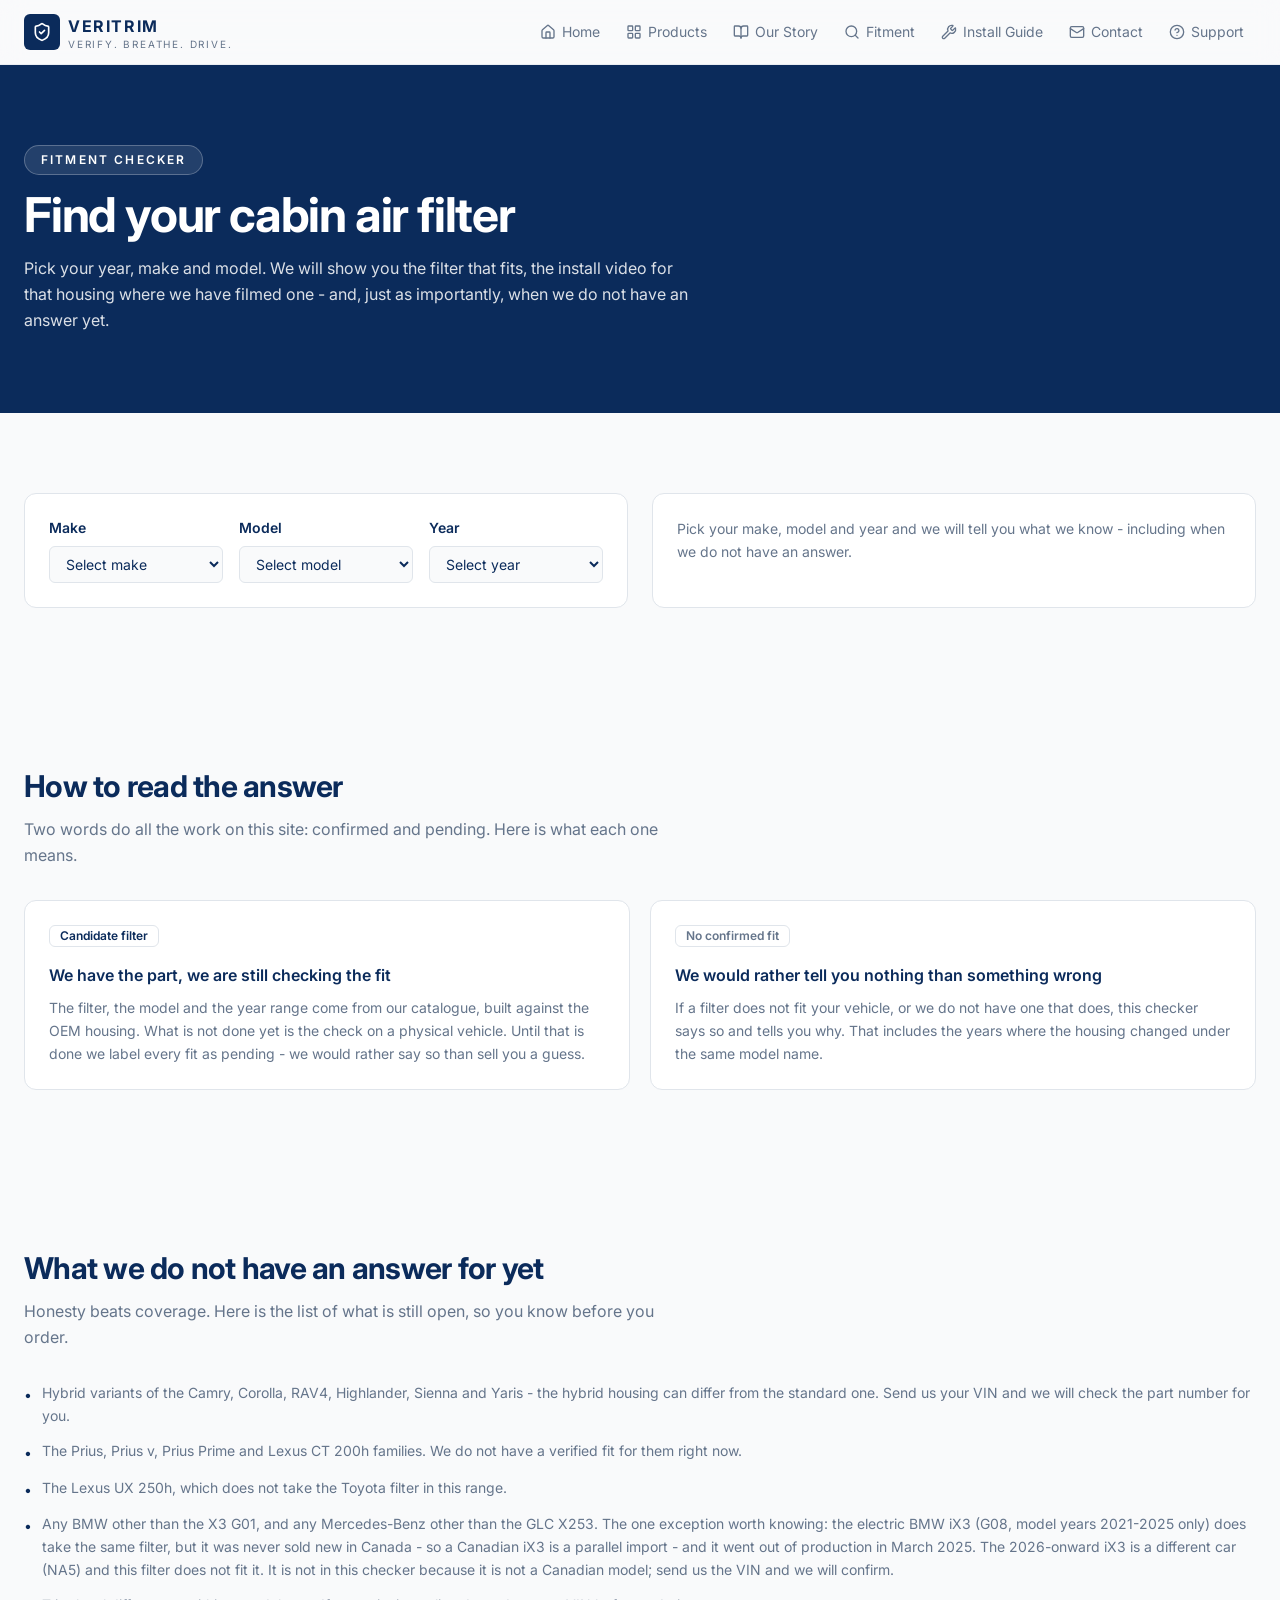
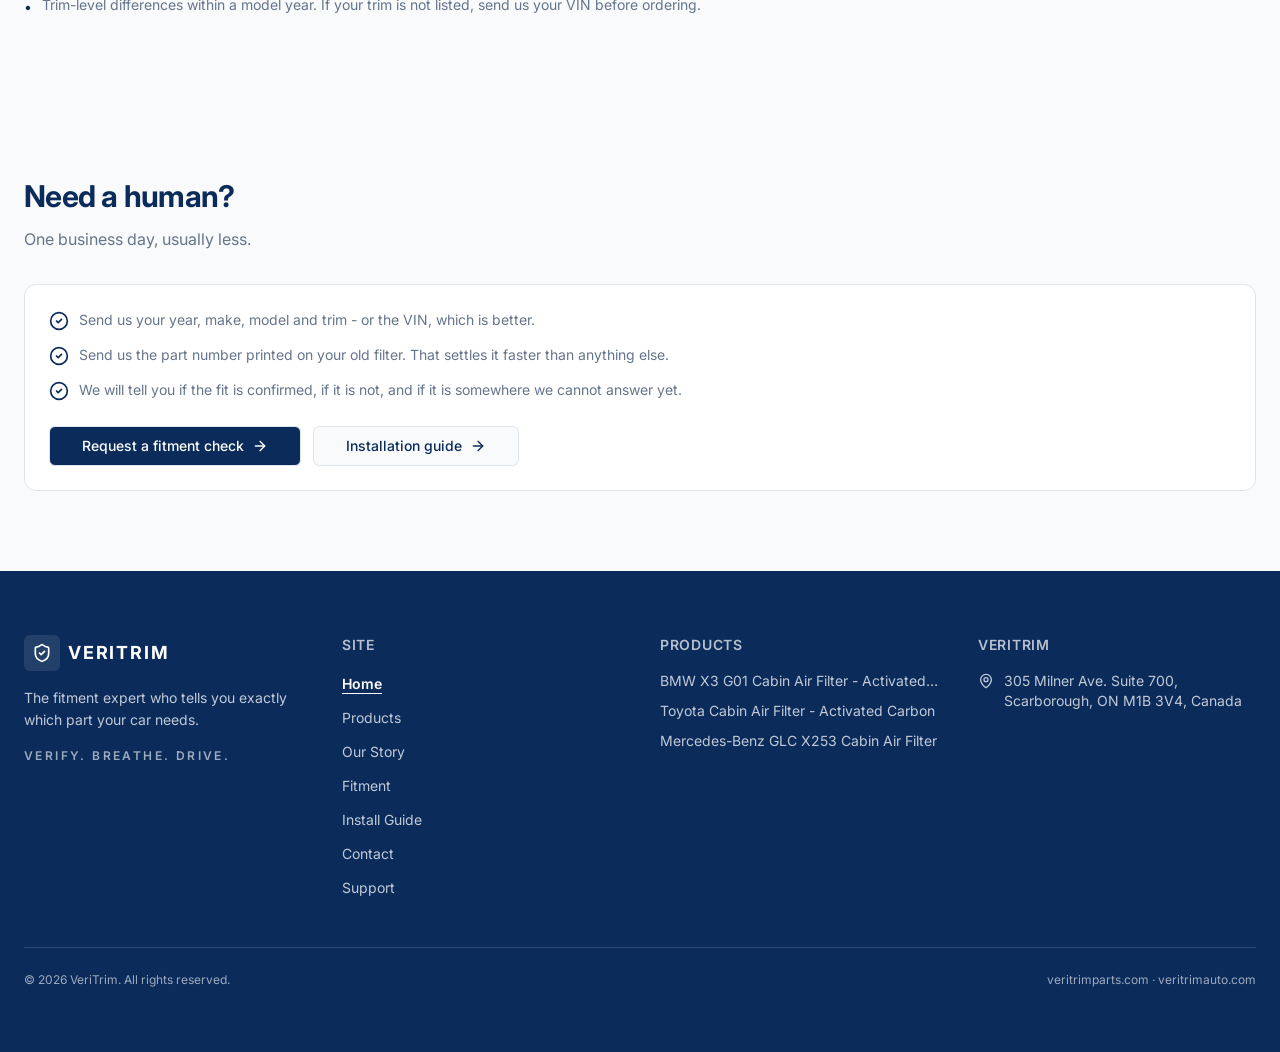
==== fitment/index.html @ 9c7f691e "fitment: surface the install video in the lookup result A confirmed G01 lookup now renders the 75s i" ====
<!DOCTYPE html>
<html lang="en">
<head>
  <meta charset="UTF-8">
  <meta name="viewport" content="width=device-width, initial-scale=1.0">
  <title>Find Your Cabin Air Filter | VeriTrim</title>
  <meta name="description" content="Check which VeriTrim cabin air filter fits your vehicle by year, make and model. Confirmed fits and open questions, stated plainly.">
  <link rel="canonical" href="https://veritrimparts.com/fitment/">
  <meta property="og:type" content="website">
  <meta property="og:site_name" content="VeriTrim">
  <meta property="og:url" content="https://veritrimparts.com/fitment/">
  <meta property="og:title" content="Find Your Cabin Air Filter | VeriTrim">
  <meta property="og:description" content="Check which VeriTrim cabin air filter fits your vehicle by year, make and model. Confirmed fits and open questions, stated plainly.">
  <meta property="og:image" content="https://veritrimparts.com/images/hero-bg.webp">
  <meta name="twitter:card" content="summary_large_image">
  <meta name="twitter:title" content="Find Your Cabin Air Filter | VeriTrim">
  <meta name="twitter:description" content="Check which VeriTrim cabin air filter fits your vehicle by year, make and model. Confirmed fits and open questions, stated plainly.">
  <meta name="twitter:image" content="https://veritrimparts.com/images/hero-bg.webp">
  <link rel="icon" type="image/svg+xml" href="data:image/svg+xml,%3Csvg xmlns='http://www.w3.org/2000/svg' viewBox='0 0 24 24' fill='none' stroke='%230B2A5B' stroke-width='2' stroke-linecap='round' stroke-linejoin='round'%3E%3Cpath d='M20 13c0 5-3.5 7.5-7.66 8.95a1 1 0 0 1-.67-.01C7.5 20.5 4 18 4 13V6a1 1 0 0 1 1-1c2 0 4.5-1.2 6.24-2.72a1.17 1.17 0 0 1 1.52 0C14.51 3.81 17 5 19 5a1 1 0 0 1 1 1z'%3E%3C/path%3E%3Cpath d='m9 12 2 2 4-4'%3E%3C/path%3E%3C/svg%3E">
  <link rel="preconnect" href="https://fonts.googleapis.com">
  <link rel="preconnect" href="https://fonts.gstatic.com" crossorigin>
  <link href="https://fonts.googleapis.com/css2?family=Inter:wght@300;400;500;600;700&family=Space+Grotesk:wght@300;400;500;600;700&display=swap" rel="stylesheet">
  <link rel="stylesheet" href="../css/style.css">
  <script>window.VERITRIM_GA4_ID = "";</script>
  <script src="../js/analytics.js" defer></script>
</head>
<body class="bg-background text-foreground">
<header class="sticky top-0 z-50 w-full border-b border-border/60 bg-background/85 backdrop-blur-md"><div class="mx-auto flex h-16 max-w-7xl items-center justify-between gap-4 px-4 md:px-6"><a class="flex items-center gap-2" href="../index.html"><span class="flex size-9 items-center justify-center rounded-md bg-primary text-primary-foreground"><svg xmlns="http://www.w3.org/2000/svg" width="24" height="24" viewBox="0 0 24 24" fill="none" stroke="currentColor" stroke-width="2" stroke-linecap="round" stroke-linejoin="round" class="lucide lucide-shield-check size-5" aria-hidden="true"><path d="M20 13c0 5-3.5 7.5-7.66 8.95a1 1 0 0 1-.67-.01C7.5 20.5 4 18 4 13V6a1 1 0 0 1 1-1c2 0 4.5-1.2 6.24-2.72a1.17 1.17 0 0 1 1.52 0C14.51 3.81 17 5 19 5a1 1 0 0 1 1 1z"></path><path d="m9 12 2 2 4-4"></path></svg></span><span class="leading-tight"><span class="block text-base font-bold tracking-widest">VERITRIM</span><span class="block text-[10px] uppercase tracking-[0.18em] text-muted-foreground">Verify. Breathe. Drive.</span></span></a><nav class="hidden items-center gap-0.5 lg:flex" aria-label="Primary"><a class="flex items-center gap-1.5 rounded-md px-3 py-2 text-sm transition-colors text-muted-foreground hover:bg-muted/60 hover:text-foreground" href="../index.html"><svg xmlns="http://www.w3.org/2000/svg" width="24" height="24" viewBox="0 0 24 24" fill="none" stroke="currentColor" stroke-width="2" stroke-linecap="round" stroke-linejoin="round" class="lucide lucide-house size-4 shrink-0" aria-hidden="true"><path d="M15 21v-8a1 1 0 0 0-1-1h-4a1 1 0 0 0-1 1v8"></path><path d="M3 10a2 2 0 0 1 .709-1.528l7-6a2 2 0 0 1 2.582 0l7 6A2 2 0 0 1 21 10v9a2 2 0 0 1-2 2H5a2 2 0 0 1-2-2z"></path></svg>Home</a><a class="flex items-center gap-1.5 rounded-md px-3 py-2 text-sm transition-colors text-muted-foreground hover:bg-muted/60 hover:text-foreground" href="../index.html#products"><svg xmlns="http://www.w3.org/2000/svg" width="24" height="24" viewBox="0 0 24 24" fill="none" stroke="currentColor" stroke-width="2" stroke-linecap="round" stroke-linejoin="round" class="lucide lucide-layout-grid size-4 shrink-0" aria-hidden="true"><rect width="7" height="7" x="3" y="3" rx="1"></rect><rect width="7" height="7" x="14" y="3" rx="1"></rect><rect width="7" height="7" x="14" y="14" rx="1"></rect><rect width="7" height="7" x="3" y="14" rx="1"></rect></svg>Products</a><a class="flex items-center gap-1.5 rounded-md px-3 py-2 text-sm transition-colors text-muted-foreground hover:bg-muted/60 hover:text-foreground" href="../index.html#our-story"><svg xmlns="http://www.w3.org/2000/svg" width="24" height="24" viewBox="0 0 24 24" fill="none" stroke="currentColor" stroke-width="2" stroke-linecap="round" stroke-linejoin="round" class="lucide lucide-book-open size-4 shrink-0" aria-hidden="true"><path d="M12 7v14"></path><path d="M3 18a1 1 0 0 1-1-1V4a1 1 0 0 1 1-1h5a4 4 0 0 1 4 4 4 4 0 0 1 4-4h5a1 1 0 0 1 1 1v13a1 1 0 0 1-1 1h-6a3 3 0 0 0-3 3 3 3 0 0 0-3-3z"></path></svg>Our Story</a><a class="flex items-center gap-1.5 rounded-md px-3 py-2 text-sm transition-colors text-muted-foreground hover:bg-muted/60 hover:text-foreground" href="../fitment/index.html"><svg xmlns="http://www.w3.org/2000/svg" width="24" height="24" viewBox="0 0 24 24" fill="none" stroke="currentColor" stroke-width="2" stroke-linecap="round" stroke-linejoin="round" class="lucide lucide-search size-4 shrink-0" aria-hidden="true"><path d="m21 21-4.34-4.34"></path><circle cx="11" cy="11" r="8"></circle></svg>Fitment</a><a class="flex items-center gap-1.5 rounded-md px-3 py-2 text-sm transition-colors text-muted-foreground hover:bg-muted/60 hover:text-foreground" href="../guides/install-cabin-air-filter/index.html"><svg xmlns="http://www.w3.org/2000/svg" width="24" height="24" viewBox="0 0 24 24" fill="none" stroke="currentColor" stroke-width="2" stroke-linecap="round" stroke-linejoin="round" class="lucide lucide-wrench size-4 shrink-0" aria-hidden="true"><path d="M14.7 6.3a1 1 0 0 0 0 1.4l1.6 1.6a1 1 0 0 0 1.4 0l3.106-3.105c.32-.322.863-.22.983.218a6 6 0 0 1-8.259 7.057l-7.91 7.91a1 1 0 0 1-2.999-3l7.91-7.91a6 6 0 0 1 7.057-8.259c.438.12.54.662.219.984z"></path></svg>Install Guide</a><a class="flex items-center gap-1.5 rounded-md px-3 py-2 text-sm transition-colors text-muted-foreground hover:bg-muted/60 hover:text-foreground" href="../support/"><svg xmlns="http://www.w3.org/2000/svg" width="24" height="24" viewBox="0 0 24 24" fill="none" stroke="currentColor" stroke-width="2" stroke-linecap="round" stroke-linejoin="round" class="lucide lucide-mail size-4 shrink-0" aria-hidden="true"><path d="m22 7-8.991 5.727a2 2 0 0 1-2.009 0L2 7"></path><rect x="2" y="4" width="20" height="16" rx="2"></rect></svg>Contact</a><a class="flex items-center gap-1.5 rounded-md px-3 py-2 text-sm transition-colors text-muted-foreground hover:bg-muted/60 hover:text-foreground" href="../support/"><svg xmlns="http://www.w3.org/2000/svg" width="24" height="24" viewBox="0 0 24 24" fill="none" stroke="currentColor" stroke-width="2" stroke-linecap="round" stroke-linejoin="round" class="lucide lucide-help-circle size-4 shrink-0" aria-hidden="true"><circle cx="12" cy="12" r="10"></circle><path d="M9.09 9a3 3 0 0 1 5.83 1c0 2-3 3-3 3"></path><path d="M12 17h.01"></path></svg>Support</a></nav><div class="flex items-center gap-2 lg:hidden"><button data-slot="sheet-trigger" class="inline-flex items-center justify-center gap-2 whitespace-nowrap rounded-md text-sm font-medium focus-visible:outline-none focus-visible:ring-1 focus-visible:ring-ring disabled:pointer-events-none disabled:opacity-50 [&amp;_svg]:pointer-events-none [&amp;_svg]:size-4 [&amp;_svg]:shrink-0 hover-elevate active-elevate-2 border border-transparent h-9 w-9" aria-label="Open navigation menu" type="button" aria-haspopup="dialog" aria-expanded="false" data-state="closed"><svg xmlns="http://www.w3.org/2000/svg" width="24" height="24" viewBox="0 0 24 24" fill="none" stroke="currentColor" stroke-width="2" stroke-linecap="round" stroke-linejoin="round" class="lucide lucide-menu size-5" aria-hidden="true"><path d="M4 5h16"></path><path d="M4 12h16"></path><path d="M4 19h16"></path></svg></button></div></div></header><main class="flex-1"><section class="w-full bg-primary py-14 md:py-20">
  <div class="mx-auto max-w-7xl px-4 md:px-6">
    <div class="max-w-2xl text-primary-foreground">
      <p class="mb-4 inline-block rounded-full border border-primary-foreground/25 bg-primary-foreground/10 px-4 py-1.5 text-xs font-semibold uppercase tracking-[0.18em]">Fitment checker</p>
      <h1 class="text-3xl font-bold tracking-tight md:text-5xl">Find your cabin air filter</h1>
      <p class="mt-4 leading-relaxed text-primary-foreground/85">Pick your year, make and model. We will show you the filter that fits, the install video for that housing where we have filmed one - and, just as importantly, when we do not have an answer yet.</p>
    </div>
  </div>
</section>
<section class="w-full py-14 md:py-20">
  <div class="mx-auto max-w-7xl px-4 md:px-6">
    <div class="grid grid-cols-1 gap-6 lg:grid-cols-2">
      <div class="rounded-xl border border-border bg-card p-6">
        <div class="grid grid-cols-1 gap-4 md:grid-cols-3">
          <div>
            <label class="block text-sm font-semibold" for="vt-make">Make</label>
            <select id="vt-make" class="mt-2 w-full rounded-md border border-border bg-background px-3 py-2 text-sm"></select>
          </div>
          <div>
            <label class="block text-sm font-semibold" for="vt-model">Model</label>
            <select id="vt-model" class="mt-2 w-full rounded-md border border-border bg-background px-3 py-2 text-sm"></select>
          </div>
          <div>
            <label class="block text-sm font-semibold" for="vt-year">Year</label>
            <select id="vt-year" class="mt-2 w-full rounded-md border border-border bg-background px-3 py-2 text-sm"></select>
          </div>
        </div>
        <noscript><p class="mt-4 text-sm leading-relaxed text-muted-foreground">The checker needs JavaScript. Without it, send us your year, make and model and we will confirm the fit by hand.</p></noscript>
      </div>
      <div id="vt-out" class="rounded-xl border border-border bg-card p-6">
        <p class="text-sm leading-relaxed text-muted-foreground">Pick your make, model and year and we will tell you what we know - including when we do not have an answer.</p>
      </div>
    </div>
  </div>
</section><section class="w-full py-14 md:py-20"><div class="mx-auto max-w-7xl px-4 md:px-6"><div class="mb-8 max-w-2xl"><h2 class="text-2xl font-bold tracking-tight md:text-3xl">How to read the answer</h2><p class="mt-3 leading-relaxed text-muted-foreground">Two words do all the work on this site: confirmed and pending. Here is what each one means.</p></div><div class="grid grid-cols-1 gap-5 md:grid-cols-2"><div class="rounded-xl border border-border bg-card p-6"><div class="flex flex-wrap items-center gap-2"><span class="rounded-md border border-border px-2.5 py-0.5 text-xs font-semibold text-primary">Candidate filter</span></div><h3 class="mt-4 font-semibold">We have the part, we are still checking the fit</h3><p class="mt-2.5 text-sm leading-relaxed text-muted-foreground">The filter, the model and the year range come from our catalogue, built against the OEM housing. What is not done yet is the check on a physical vehicle. Until that is done we label every fit as pending - we would rather say so than sell you a guess.</p></div><div class="rounded-xl border border-border bg-card p-6"><div class="flex flex-wrap items-center gap-2"><span class="rounded-md border border-border px-2.5 py-0.5 text-xs font-semibold text-muted-foreground">No confirmed fit</span></div><h3 class="mt-4 font-semibold">We would rather tell you nothing than something wrong</h3><p class="mt-2.5 text-sm leading-relaxed text-muted-foreground">If a filter does not fit your vehicle, or we do not have one that does, this checker says so and tells you why. That includes the years where the housing changed under the same model name.</p></div></div></div></section><section class="w-full py-14 md:py-20"><div class="mx-auto max-w-7xl px-4 md:px-6"><div class="mb-8 max-w-2xl"><h2 class="text-2xl font-bold tracking-tight md:text-3xl">What we do not have an answer for yet</h2><p class="mt-3 leading-relaxed text-muted-foreground">Honesty beats coverage. Here is the list of what is still open, so you know before you order.</p></div><ul class="space-y-3"><li class="flex gap-2.5 text-sm leading-relaxed text-muted-foreground"><span class="mt-0.5 shrink-0 text-primary">•</span><span>Hybrid variants of the Camry, Corolla, RAV4, Highlander, Sienna and Yaris - the hybrid housing can differ from the standard one. Send us your VIN and we will check the part number for you.</span></li><li class="flex gap-2.5 text-sm leading-relaxed text-muted-foreground"><span class="mt-0.5 shrink-0 text-primary">•</span><span>The Prius, Prius v, Prius Prime and Lexus CT 200h families. We do not have a verified fit for them right now.</span></li><li class="flex gap-2.5 text-sm leading-relaxed text-muted-foreground"><span class="mt-0.5 shrink-0 text-primary">•</span><span>The Lexus UX 250h, which does not take the Toyota filter in this range.</span></li><li class="flex gap-2.5 text-sm leading-relaxed text-muted-foreground"><span class="mt-0.5 shrink-0 text-primary">•</span><span>Any BMW other than the X3 G01, and any Mercedes-Benz other than the GLC X253. The one exception worth knowing: the electric BMW iX3 (G08, model years 2021-2025 only) does take the same filter, but it was never sold new in Canada - so a Canadian iX3 is a parallel import - and it went out of production in March 2025. The 2026-onward iX3 is a different car (NA5) and this filter does not fit it. It is not in this checker because it is not a Canadian model; send us the VIN and we will confirm.</span></li><li class="flex gap-2.5 text-sm leading-relaxed text-muted-foreground"><span class="mt-0.5 shrink-0 text-primary">•</span><span>Trim-level differences within a model year. If your trim is not listed, send us your VIN before ordering.</span></li></ul></div></section><section class="w-full py-14 md:py-20"><div class="mx-auto max-w-7xl px-4 md:px-6"><div class="mb-8 max-w-2xl"><h2 class="text-2xl font-bold tracking-tight md:text-3xl">Need a human?</h2><p class="mt-3 leading-relaxed text-muted-foreground">One business day, usually less.</p></div><div class="rounded-xl border border-border bg-card p-6"><ul class="space-y-3"><li class="flex gap-2.5 text-sm leading-relaxed text-muted-foreground"><span class="mt-0.5 shrink-0 text-primary"><svg xmlns="http://www.w3.org/2000/svg" width="24" height="24" viewBox="0 0 24 24" fill="none" stroke="currentColor" stroke-width="2" stroke-linecap="round" stroke-linejoin="round" class="lucide lucide-circle-check size-5" aria-hidden="true"><circle cx="12" cy="12" r="10"></circle><path d="m9 12 2 2 4-4"></path></svg></span><span>Send us your year, make, model and trim - or the VIN, which is better.</span></li><li class="flex gap-2.5 text-sm leading-relaxed text-muted-foreground"><span class="mt-0.5 shrink-0 text-primary"><svg xmlns="http://www.w3.org/2000/svg" width="24" height="24" viewBox="0 0 24 24" fill="none" stroke="currentColor" stroke-width="2" stroke-linecap="round" stroke-linejoin="round" class="lucide lucide-circle-check size-5" aria-hidden="true"><circle cx="12" cy="12" r="10"></circle><path d="m9 12 2 2 4-4"></path></svg></span><span>Send us the part number printed on your old filter. That settles it faster than anything else.</span></li><li class="flex gap-2.5 text-sm leading-relaxed text-muted-foreground"><span class="mt-0.5 shrink-0 text-primary"><svg xmlns="http://www.w3.org/2000/svg" width="24" height="24" viewBox="0 0 24 24" fill="none" stroke="currentColor" stroke-width="2" stroke-linecap="round" stroke-linejoin="round" class="lucide lucide-circle-check size-5" aria-hidden="true"><circle cx="12" cy="12" r="10"></circle><path d="m9 12 2 2 4-4"></path></svg></span><span>We will tell you if the fit is confirmed, if it is not, and if it is somewhere we cannot answer yet.</span></li></ul><div class="mt-6 flex flex-wrap gap-3"><a class="inline-flex items-center justify-center gap-2 whitespace-nowrap rounded-md text-sm font-medium focus-visible:outline-none focus-visible:ring-1 focus-visible:ring-ring disabled:pointer-events-none disabled:opacity-50 [&_svg]:pointer-events-none [&_svg]:size-4 [&_svg]:shrink-0 border min-h-10 px-8 border-border bg-primary text-primary-foreground" href="../support/">Request a fitment check<svg xmlns="http://www.w3.org/2000/svg" width="24" height="24" viewBox="0 0 24 24" fill="none" stroke="currentColor" stroke-width="2" stroke-linecap="round" stroke-linejoin="round" class="lucide lucide-arrow-right size-4" aria-hidden="true"><path d="M5 12h14"></path><path d="m12 5 7 7-7 7"></path></svg></a><a class="inline-flex items-center justify-center gap-2 whitespace-nowrap rounded-md text-sm font-medium focus-visible:outline-none focus-visible:ring-1 focus-visible:ring-ring disabled:pointer-events-none disabled:opacity-50 [&_svg]:pointer-events-none [&_svg]:size-4 [&_svg]:shrink-0 border min-h-10 px-8 border-border bg-background text-foreground" href="../guides/install-cabin-air-filter/index.html">Installation guide<svg xmlns="http://www.w3.org/2000/svg" width="24" height="24" viewBox="0 0 24 24" fill="none" stroke="currentColor" stroke-width="2" stroke-linecap="round" stroke-linejoin="round" class="lucide lucide-arrow-right size-4" aria-hidden="true"><path d="M5 12h14"></path><path d="m12 5 7 7-7 7"></path></svg></a></div></div></div></section></main>
<footer class="w-full bg-primary text-primary-foreground"><div class="mx-auto max-w-7xl px-4 py-12 md:px-6 md:py-16"><div class="grid grid-cols-1 gap-10 md:grid-cols-2 lg:grid-cols-4"><div class="space-y-4"><div class="flex items-center gap-2"><span class="flex size-9 items-center justify-center rounded-md bg-primary-foreground/10"><svg xmlns="http://www.w3.org/2000/svg" width="24" height="24" viewBox="0 0 24 24" fill="none" stroke="currentColor" stroke-width="2" stroke-linecap="round" stroke-linejoin="round" class="lucide lucide-shield-check size-5" aria-hidden="true"><path d="M20 13c0 5-3.5 7.5-7.66 8.95a1 1 0 0 1-.67-.01C7.5 20.5 4 18 4 13V6a1 1 0 0 1 1-1c2 0 4.5-1.2 6.24-2.72a1.17 1.17 0 0 1 1.52 0C14.51 3.81 17 5 19 5a1 1 0 0 1 1 1z"></path><path d="m9 12 2 2 4-4"></path></svg></span><span class="text-lg font-bold tracking-widest">VERITRIM</span></div><p class="text-sm leading-relaxed text-primary-foreground/75">The fitment expert who tells you exactly which part your car needs.</p><p class="text-xs font-semibold uppercase tracking-[0.2em] text-primary-foreground/60">Verify. Breathe. Drive.</p></div><div><h3 class="mb-4 text-sm font-semibold uppercase tracking-wider text-primary-foreground/70">Site</h3><ul class="space-y-2.5"><li><a aria-current="page" class="text-sm font-semibold text-primary-foreground underline underline-offset-4" href="../index.html">Home</a></li><li><a class="text-sm text-primary-foreground/75 transition-colors hover:text-primary-foreground" href="../index.html#products">Products</a></li><li><a class="text-sm text-primary-foreground/75 transition-colors hover:text-primary-foreground" href="../index.html#our-story">Our Story</a></li><li><a class="text-sm text-primary-foreground/75 transition-colors hover:text-primary-foreground" href="../fitment/index.html">Fitment</a></li><li><a class="text-sm text-primary-foreground/75 transition-colors hover:text-primary-foreground" href="../guides/install-cabin-air-filter/index.html">Install Guide</a></li><li><a class="text-sm text-primary-foreground/75 transition-colors hover:text-primary-foreground" href="../support/">Contact</a></li><li><a class="text-sm text-primary-foreground/75 transition-colors hover:text-primary-foreground" href="../support/">Support</a></li></ul></div><div><h3 class="mb-4 text-sm font-semibold uppercase tracking-wider text-primary-foreground/70">Products</h3><ul class="space-y-2.5"><li><a class="line-clamp-1 text-sm text-primary-foreground/75 transition-colors hover:text-primary-foreground" href="../products/bmw-x3-g01-cabin-air-filter/index.html">BMW X3 G01 Cabin Air Filter - Activated Carbon</a></li><li><a class="line-clamp-1 text-sm text-primary-foreground/75 transition-colors hover:text-primary-foreground" href="../products/toyota-cabin-air-filter/index.html">Toyota Cabin Air Filter - Activated Carbon</a></li><li><a class="line-clamp-1 text-sm text-primary-foreground/75 transition-colors hover:text-primary-foreground" href="../products/mercedes-benz-glc-x253-cabin-air-filter/index.html">Mercedes-Benz GLC X253 Cabin Air Filter</a></li></ul></div><div><h3 class="mb-4 text-sm font-semibold uppercase tracking-wider text-primary-foreground/70">VeriTrim</h3><ul class="space-y-3 text-sm text-primary-foreground/75"><li class="flex gap-2.5"><svg xmlns="http://www.w3.org/2000/svg" width="24" height="24" viewBox="0 0 24 24" fill="none" stroke="currentColor" stroke-width="2" stroke-linecap="round" stroke-linejoin="round" class="lucide lucide-map-pin mt-0.5 size-4 shrink-0" aria-hidden="true"><path d="M20 10c0 4.993-5.539 10.193-7.399 11.799a1 1 0 0 1-1.202 0C9.539 20.193 4 14.993 4 10a8 8 0 0 1 16 0"></path><circle cx="12" cy="10" r="3"></circle></svg><span>305 Milner Ave. Suite 700, Scarborough, ON M1B 3V4, Canada</span></li></ul></div></div><div class="mt-12 flex flex-col items-start justify-between gap-3 border-t border-primary-foreground/15 pt-6 text-xs text-primary-foreground/60 md:flex-row md:items-center"><p>© 2026 VeriTrim. All rights reserved.</p><p>veritrimparts.com · veritrimauto.com</p></div></div></footer>
<script>
(function () {
  var PRODUCTS = {
    x3: {name: 'BMW X3 G01 Cabin Air Filter - Activated Carbon', years: '2018-2024',
         href: '../products/bmw-x3-g01-cabin-air-filter/index.html', price: '$29.99 CAD',
         amazon: 'https://www.amazon.ca/s?k=64-11-5-BA6-609', alt: 'Activated carbon',
         video: '../assets/video/bmw-x3-g01-install-75s.mp4',
         videoPoster: '../assets/video/bmw-x3-g01-video-cover.jpg',
         videoNote: '75 seconds, shot on a G01: where the housing sits under the glove box and how the filter goes in.'},
    glc: {name: 'Mercedes-Benz GLC X253 Cabin Air Filter', years: '2016-2023',
          href: '../products/mercedes-benz-glc-x253-cabin-air-filter/index.html', price: '$29.99 CAD',
          amazon: 'https://www.amazon.ca/s?k=A+205+835+01+47', alt: 'Cabin side'},
    toy: {name: 'Toyota Cabin Air Filter - Activated Carbon', years: '2006-2019 platforms',
          href: '../products/toyota-cabin-air-filter/index.html', price: '$19.99 CAD',
          amazon: 'https://www.amazon.ca/s?k=87139-07010', alt: 'Activated carbon'}
  };

  var ROWS = [
    {make:'BMW', model:'X3', from:2018, to:2024, product:'x3',
     note:'G01 generation - the last G01 was built in August 2024. Every G01 trim uses the same cabin filter.'},
    {make:'BMW', model:'X3', from:2025, to:2026, product:null,
     note:'The fifth-generation X3 (G45) arrived as a 2025 model year car and uses a different cabin filter part number (64-11-5-A56-378), so the G01 filter does not fit it. We do not have a VeriTrim filter for the G45 yet.'},
    {make:'Mercedes-Benz', model:'GLC', from:2016, to:2023, product:'glc',
     note:'X253 generation, passenger side, below the glove box. This is not the engine-bay filter.'},
    {make:'Mercedes-Benz', model:'GLC', from:2024, to:2026, product:null,
     note:'The next-generation GLC (X254) uses a different cabin filter. We do not have a VeriTrim filter for it yet.'},
    {make:'Mercedes-Benz', model:'GLC Coupe', from:2017, to:2021, product:null,
     note:'The OEM catalogue lists the same filter for the GLC Coupe (C253), but we have not confirmed the year range yet. Send us your VIN and we will check it.'},
    {make:'Mercedes-Benz', model:'C-Class', from:2015, to:2021, product:null,
     note:'Some C-Class models use the same OEM filter. We have not verified those fits, so we will not claim them yet.'},
    {make:'Mercedes-Benz', model:'E-Class', from:2016, to:2023, product:null,
     note:'Some E-Class models use the same OEM filter. We have not verified those fits, so we will not claim them yet.'},
    {make:'Toyota', model:'Camry', from:2007, to:2017, product:'toy',
     note:'Older Camry platform. 2018 and newer use a different housing.'},
    {make:'Toyota', model:'Camry', from:2018, to:2026, product:null,
     note:'The 2018-onward Camry uses a different housing. Our filter does not fit it.'},
    {make:'Toyota', model:'Corolla', from:2009, to:2019, product:'toy',
     note:'Older Corolla platform. Hybrid variants are not listed - send us your VIN.'},
    {make:'Toyota', model:'Corolla', from:2020, to:2026, product:null,
     note:'The 2020-onward Corolla uses a different housing. Our filter does not fit it.'},
    {make:'Toyota', model:'RAV4', from:2006, to:2018, product:'toy',
     note:'Second-generation RAV4. 2019 and newer use a different housing.'},
    {make:'Toyota', model:'RAV4', from:2019, to:2026, product:null,
     note:'The 2019-onward RAV4 uses a different housing. Our filter does not fit it.'},
    {make:'Toyota', model:'Highlander', from:2008, to:2019, product:'toy',
     note:'Second-generation Highlander. 2020 and newer use a different housing.'},
    {make:'Toyota', model:'Highlander', from:2020, to:2026, product:null,
     note:'The 2020-onward Highlander uses a different housing. Our filter does not fit it.'},
    {make:'Toyota', model:'Sienna', from:2011, to:2016, product:'toy',
     note:'Third-generation Sienna. 2017 and newer use a different housing.'},
    {make:'Toyota', model:'Sienna', from:2017, to:2026, product:null,
     note:'The 2017-onward Sienna uses a different housing. Our filter does not fit it.'},
    {make:'Toyota', model:'Venza', from:2009, to:2016, product:'toy',
     note:'First-generation Venza.'},
    {make:'Toyota', model:'Matrix', from:2009, to:2013, product:'toy',
     note:'Second-generation Matrix.'},
    {make:'Toyota', model:'Yaris', from:2007, to:2018, product:'toy',
     note:'Second-generation Yaris. Hybrid variants are not listed - send us your VIN.'},
    {make:'Toyota', model:'Prius', from:2004, to:2026, product:null,
     note:'We do not have a verified fit for the Prius family right now. Send us your VIN and we will tell you honestly whether one of our filters fits.'},
    {make:'Toyota', model:'Prius v', from:2012, to:2026, product:null,
     note:'We do not have a verified fit for the Prius v right now. Send us your VIN.'},
    {make:'Toyota', model:'Prius Prime', from:2017, to:2026, product:null,
     note:'We do not have a verified fit for the Prius Prime right now. Send us your VIN.'},
    {make:'Lexus', model:'CT 200h', from:2011, to:2026, product:null,
     note:'We do not have a verified fit for the CT 200h right now. Send us your VIN.'},
    {make:'Lexus', model:'UX 250h', from:2019, to:2026, product:null,
     note:'The UX 250h does not take the Toyota filter in this range.'}
  ];

  var el = {
    make: document.getElementById('vt-make'),
    model: document.getElementById('vt-model'),
    year: document.getElementById('vt-year'),
    out: document.getElementById('vt-out')
  };

  function esc(s) {
    return String(s).replace(/&/g, '&amp;').replace(/</g, '&lt;').replace(/>/g, '&gt;');
  }

  function fill(sel, values, placeholder) {
    sel.innerHTML = '';
    var ph = document.createElement('option');
    ph.value = '';
    ph.textContent = placeholder;
    sel.appendChild(ph);
    values.forEach(function (v) {
      var o = document.createElement('option');
      if (typeof v === 'object' && v !== null) {
        o.value = String(v.value);
        o.textContent = String(v.label);
      } else {
        o.value = String(v);
        o.textContent = String(v);
      }
      sel.appendChild(o);
    });
  }

  function modelsFor(make) {
    var seen = [], out = [];
    ROWS.forEach(function (r) {
      if (r.make !== make) return;
      if (seen.indexOf(r.model) >= 0) return;
      seen.push(r.model);
      out.push(r.model);
    });
    return out;
  }

  function yearsFor(make, model) {
    var ys = [];
    ROWS.forEach(function (r) {
      if (r.make === make && r.model === model) {
        for (var y = r.from; y <= r.to; y++) { if (ys.indexOf(y) < 0) ys.push(y); }
      }
    });
    return ys.sort(function (a, b) { return b - a; });
  }

  function match(make, model, year) {
    var hit = null;
    ROWS.forEach(function (r) {
      if (r.make === make && r.model === model && year >= r.from && year <= r.to) hit = r;
    });
    return hit;
  }

  function videoBlock(p) {
    var head = '<div class="mt-6 rounded-xl border border-border bg-background p-4">'
      + '<h4 class="text-sm font-semibold">Install video</h4>';
    if (p.video) {
      return head
        + '<p class="mt-1 text-sm leading-relaxed text-muted-foreground">' + esc(p.videoNote) + '</p>'
        + '<video class="mt-3 w-full rounded-lg" controls preload="none" poster="' + p.videoPoster + '" width="1280" height="720">'
        + '<source src="' + p.video + '" type="video/mp4">'
        + 'Your browser does not support the video tag. <a href="' + p.video + '">Download the install video</a>.'
        + '</video>'
        + '</div>';
    }
    return head
      + '<p class="mt-1 text-sm leading-relaxed text-muted-foreground">'
      + 'We have not filmed this housing yet, so we are not going to show you somebody else&rsquo;s car. '
      + 'The written guide covers the glove-box method and tells you exactly what we have and have not published.</p>'
      + '<div class="mt-3 flex flex-wrap gap-3">'
      + '<a class="inline-flex items-center justify-center gap-2 whitespace-nowrap rounded-md border border-border bg-background px-8 text-sm font-medium text-foreground" href="../guides/install-cabin-air-filter/index.html">Read the install guide</a>'
      + '</div></div>';
  }

  function render() {
    var m = el.make.value, mo = el.model.value, y = el.year.value;
    if (!m || !mo || !y) {
      el.out.innerHTML = '<p class="text-sm leading-relaxed text-muted-foreground">Pick your make, model and year and we will tell you what we know - including when we do not have an answer.</p>';
      return;
    }
    var hit = match(m, mo, parseInt(y, 10));
    if (!hit) {
      el.out.innerHTML = '<p class="text-sm leading-relaxed text-muted-foreground">We have no entry for that year. Tell us what you have and we will check it by hand.</p>'
        + '<div class="mt-4 flex flex-wrap gap-3"><a class="inline-flex items-center justify-center gap-2 whitespace-nowrap rounded-md border border-border bg-primary px-8 text-sm font-medium text-primary-foreground" href="../support/">Ask us to check</a></div>';
      return;
    }
    if (hit.product) {
      var p = PRODUCTS[hit.product];
      el.out.innerHTML =
        '<div class="flex flex-wrap items-center gap-2"><span class="rounded-md border border-border px-2.5 py-0.5 text-xs font-semibold text-primary">Candidate filter</span>'
        + '<span class="rounded-md border border-border px-2.5 py-0.5 text-xs font-semibold text-muted-foreground">Fitment verification pending</span></div>'
        + '<h3 class="mt-4 text-lg font-semibold">' + esc(p.name) + '</h3>'
        + '<p class="mt-2 text-sm leading-relaxed text-muted-foreground">' + esc(hit.note) + '</p>'
        + '<p class="mt-3 text-sm leading-relaxed text-muted-foreground">We have not yet completed a check on a physical vehicle for this fit. We will mark it verified on the product page the day it is done.</p>'
        + '<p class="mt-4 text-xl font-bold tabular-nums">' + esc(p.price) + '</p>'
        + '<div class="mt-4 flex flex-wrap gap-3">'
        + '<a class="inline-flex items-center justify-center gap-2 whitespace-nowrap rounded-md border border-border bg-primary px-8 text-sm font-medium text-primary-foreground" href="' + p.href + '">View the filter</a>'
        + '<a class="inline-flex items-center justify-center gap-2 whitespace-nowrap rounded-md border border-border bg-background px-8 text-sm font-medium text-foreground" href="' + p.amazon + '">Order from Amazon</a>'
        + '<a class="inline-flex items-center justify-center gap-2 whitespace-nowrap rounded-md border border-border bg-background px-8 text-sm font-medium text-foreground" href="../support/">Ask us to confirm</a>'
        + '</div>'
        + videoBlock(p);
    } else {
      el.out.innerHTML =
        '<div class="flex flex-wrap items-center gap-2"><span class="rounded-md border border-border px-2.5 py-0.5 text-xs font-semibold text-muted-foreground">No confirmed fit</span></div>'
        + '<h3 class="mt-4 text-lg font-semibold">' + esc(m + ' ' + mo + ' (' + y + ')') + '</h3>'
        + '<p class="mt-2 text-sm leading-relaxed text-muted-foreground">' + esc(hit.note) + '</p>'
        + '<div class="mt-4 flex flex-wrap gap-3">'
        + '<a class="inline-flex items-center justify-center gap-2 whitespace-nowrap rounded-md border border-border bg-primary px-8 text-sm font-medium text-primary-foreground" href="../support/">Ask us to check by hand</a>'
        + '<a class="inline-flex items-center justify-center gap-2 whitespace-nowrap rounded-md border border-border bg-background px-8 text-sm font-medium text-foreground" href="../support/">Request a fitment check</a>'
        + '</div>';
    }
  }

  fill(el.make, ['BMW', 'Mercedes-Benz', 'Toyota', 'Lexus'], 'Select make');
  fill(el.model, [], 'Select model');
  fill(el.year, [], 'Select year');

  el.make.addEventListener('change', function () {
    fill(el.model, el.make.value ? modelsFor(el.make.value) : [], 'Select model');
    fill(el.year, [], 'Select year');
    render();
  });
  el.model.addEventListener('change', function () {
    fill(el.year, (el.make.value && el.model.value) ? yearsFor(el.make.value, el.model.value) : [], 'Select year');
    render();
  });
  el.year.addEventListener('change', render);
  render();
})();
</script>
</body>
</html>
---- css/style.css ----
/*@import "https://miaoda.feishu.cn/fonts/css2?family=Space+Grotesk:wght@300..700&family=Inter:wght@300..700&display=swap";*/@layer components,antd;@layer properties{@supports (((-webkit-hyphens:none)) and (not (margin-trim:inline))) or ((-moz-orient:inline) and (not (color:rgb(from red r g b)))){*,:before,:after{--tw-translate-x:0;--tw-translate-y:0;--tw-translate-z:0;--tw-rotate-x:initial;--tw-rotate-y:initial;--tw-rotate-z:initial;--tw-skew-x:initial;--tw-skew-y:initial;--tw-space-y-reverse:0;--tw-border-style:solid;--tw-gradient-position:initial;--tw-gradient-from:#0000;--tw-gradient-via:#0000;--tw-gradient-to:#0000;--tw-gradient-stops:initial;--tw-gradient-via-stops:initial;--tw-gradient-from-position:0%;--tw-gradient-via-position:50%;--tw-gradient-to-position:100%;--tw-leading:initial;--tw-font-weight:initial;--tw-tracking:initial;--tw-ordinal:initial;--tw-slashed-zero:initial;--tw-numeric-figure:initial;--tw-numeric-spacing:initial;--tw-numeric-fraction:initial;--tw-shadow:0 0 #0000;--tw-shadow-color:initial;--tw-shadow-alpha:100%;--tw-inset-shadow:0 0 #0000;--tw-inset-shadow-color:initial;--tw-inset-shadow-alpha:100%;--tw-ring-color:initial;--tw-ring-shadow:0 0 #0000;--tw-inset-ring-color:initial;--tw-inset-ring-shadow:0 0 #0000;--tw-ring-inset:initial;--tw-ring-offset-width:0px;--tw-ring-offset-color:#fff;--tw-ring-offset-shadow:0 0 #0000;--tw-outline-style:solid;--tw-blur:initial;--tw-brightness:initial;--tw-contrast:initial;--tw-grayscale:initial;--tw-hue-rotate:initial;--tw-invert:initial;--tw-opacity:initial;--tw-saturate:initial;--tw-sepia:initial;--tw-drop-shadow:initial;--tw-drop-shadow-color:initial;--tw-drop-shadow-alpha:100%;--tw-drop-shadow-size:initial;--tw-backdrop-blur:initial;--tw-backdrop-brightness:initial;--tw-backdrop-contrast:initial;--tw-backdrop-grayscale:initial;--tw-backdrop-hue-rotate:initial;--tw-backdrop-invert:initial;--tw-backdrop-opacity:initial;--tw-backdrop-saturate:initial;--tw-backdrop-sepia:initial;--tw-duration:initial;--tw-ease:initial;--tw-content:"";--tw-animation-delay:0s;--tw-animation-direction:normal;--tw-animation-duration:initial;--tw-animation-fill-mode:none;--tw-animation-iteration-count:1;--tw-enter-blur:0;--tw-enter-opacity:1;--tw-enter-rotate:0;--tw-enter-scale:1;--tw-enter-translate-x:0;--tw-enter-translate-y:0;--tw-exit-blur:0;--tw-exit-opacity:1;--tw-exit-rotate:0;--tw-exit-scale:1;--tw-exit-translate-x:0;--tw-exit-translate-y:0}::backdrop{--tw-translate-x:0;--tw-translate-y:0;--tw-translate-z:0;--tw-rotate-x:initial;--tw-rotate-y:initial;--tw-rotate-z:initial;--tw-skew-x:initial;--tw-skew-y:initial;--tw-space-y-reverse:0;--tw-border-style:solid;--tw-gradient-position:initial;--tw-gradient-from:#0000;--tw-gradient-via:#0000;--tw-gradient-to:#0000;--tw-gradient-stops:initial;--tw-gradient-via-stops:initial;--tw-gradient-from-position:0%;--tw-gradient-via-position:50%;--tw-gradient-to-position:100%;--tw-leading:initial;--tw-font-weight:initial;--tw-tracking:initial;--tw-ordinal:initial;--tw-slashed-zero:initial;--tw-numeric-figure:initial;--tw-numeric-spacing:initial;--tw-numeric-fraction:initial;--tw-shadow:0 0 #0000;--tw-shadow-color:initial;--tw-shadow-alpha:100%;--tw-inset-shadow:0 0 #0000;--tw-inset-shadow-color:initial;--tw-inset-shadow-alpha:100%;--tw-ring-color:initial;--tw-ring-shadow:0 0 #0000;--tw-inset-ring-color:initial;--tw-inset-ring-shadow:0 0 #0000;--tw-ring-inset:initial;--tw-ring-offset-width:0px;--tw-ring-offset-color:#fff;--tw-ring-offset-shadow:0 0 #0000;--tw-outline-style:solid;--tw-blur:initial;--tw-brightness:initial;--tw-contrast:initial;--tw-grayscale:initial;--tw-hue-rotate:initial;--tw-invert:initial;--tw-opacity:initial;--tw-saturate:initial;--tw-sepia:initial;--tw-drop-shadow:initial;--tw-drop-shadow-color:initial;--tw-drop-shadow-alpha:100%;--tw-drop-shadow-size:initial;--tw-backdrop-blur:initial;--tw-backdrop-brightness:initial;--tw-backdrop-contrast:initial;--tw-backdrop-grayscale:initial;--tw-backdrop-hue-rotate:initial;--tw-backdrop-invert:initial;--tw-backdrop-opacity:initial;--tw-backdrop-saturate:initial;--tw-backdrop-sepia:initial;--tw-duration:initial;--tw-ease:initial;--tw-content:"";--tw-animation-delay:0s;--tw-animation-direction:normal;--tw-animation-duration:initial;--tw-animation-fill-mode:none;--tw-animation-iteration-count:1;--tw-enter-blur:0;--tw-enter-opacity:1;--tw-enter-rotate:0;--tw-enter-scale:1;--tw-enter-translate-x:0;--tw-enter-translate-y:0;--tw-exit-blur:0;--tw-exit-opacity:1;--tw-exit-rotate:0;--tw-exit-scale:1;--tw-exit-translate-x:0;--tw-exit-translate-y:0}}}@layer theme{:root,:host{--font-serif:var(--font-serif);--font-mono:var(--font-mono);--color-red-50:#fef2f2;--color-red-100:#ffe2e2;--color-red-200:#ffcaca;--color-red-300:#ffa3a3;--color-red-400:#ff6568;--color-red-500:#fb2c36;--color-red-600:#e40014;--color-red-700:#bf000f;--color-red-800:#9f0712;--color-red-900:#82181a;--color-red-950:#460809;--color-orange-50:#fff7ed;--color-orange-100:#ffedd5;--color-orange-200:#ffd7a8;--color-orange-300:#ffb96d;--color-orange-400:#ff8b1a;--color-orange-500:#fe6e00;--color-orange-600:#f05100;--color-orange-700:#c53c00;--color-orange-800:#9f2d00;--color-orange-900:#7e2a0c;--color-orange-950:#441306;--color-amber-50:#fffbeb;--color-amber-100:#fef3c6;--color-amber-200:#fee685;--color-amber-300:#ffd236;--color-amber-400:#fcbb00;--color-amber-500:#f99c00;--color-amber-600:#dd7400;--color-amber-700:#b75000;--color-amber-800:#953d00;--color-amber-900:#7b3306;--color-amber-950:#461901;--color-yellow-50:#fefce8;--color-yellow-100:#fef9c2;--color-yellow-200:#fff085;--color-yellow-300:#ffe02a;--color-yellow-400:#fac800;--color-yellow-500:#edb200;--color-yellow-600:#cd8900;--color-yellow-700:#a36100;--color-yellow-800:#874b00;--color-yellow-900:#733e0a;--color-yellow-950:#432004;--color-lime-50:#f7fee7;--color-lime-100:#ecfcca;--color-lime-200:#d8f999;--color-lime-300:#bbf451;--color-lime-400:#9de500;--color-lime-500:#80cd00;--color-lime-600:#62a400;--color-lime-700:#4b7d00;--color-lime-800:#3d6300;--color-lime-900:#35530e;--color-lime-950:#192e03;--color-green-50:#f0fdf4;--color-green-100:#dcfce7;--color-green-200:#b9f8cf;--color-green-300:#7bf1a8;--color-green-400:#05df72;--color-green-500:#00c758;--color-green-600:#00a544;--color-green-700:#008138;--color-green-800:#016630;--color-green-900:#0d542b;--color-green-950:#032e15;--color-emerald-50:#ecfdf5;--color-emerald-100:#d0fae5;--color-emerald-200:#a4f4cf;--color-emerald-300:#5ee9b5;--color-emerald-400:#00d294;--color-emerald-500:#00bb7f;--color-emerald-600:#009767;--color-emerald-700:#007956;--color-emerald-800:#005f46;--color-emerald-900:#004e3b;--color-emerald-950:#002c22;--color-teal-50:#f0fdfa;--color-teal-100:#cbfbf1;--color-teal-200:#96f7e4;--color-teal-300:#46ecd5;--color-teal-400:#00d3bd;--color-teal-500:#00baa7;--color-teal-600:#009588;--color-teal-700:#00776e;--color-teal-800:#005f5a;--color-teal-900:#0b4f4a;--color-teal-950:#022f2e;--color-cyan-50:#ecfeff;--color-cyan-100:#cefafe;--color-cyan-200:#a2f4fd;--color-cyan-300:#53eafd;--color-cyan-400:#00d2ef;--color-cyan-500:#00b7d7;--color-cyan-600:#0092b5;--color-cyan-700:#007492;--color-cyan-800:#005f78;--color-cyan-900:#104e64;--color-cyan-950:#053345;--color-blue-50:#eff6ff;--color-blue-100:#dbeafe;--color-blue-200:#bedbff;--color-blue-300:#90c5ff;--color-blue-400:#54a2ff;--color-blue-500:#3080ff;--color-blue-600:#155dfc;--color-blue-700:#1447e6;--color-blue-800:#193cb8;--color-blue-900:#1c398e;--color-blue-950:#162456;--color-indigo-50:#eef2ff;--color-indigo-100:#e0e7ff;--color-indigo-200:#c7d2ff;--color-indigo-300:#a4b3ff;--color-indigo-400:#7d87ff;--color-indigo-500:#625fff;--color-indigo-600:#4f39f6;--color-indigo-700:#432dd7;--color-indigo-800:#372aac;--color-indigo-900:#312c85;--color-indigo-950:#1e1a4d;--color-violet-50:#f5f3ff;--color-violet-100:#ede9fe;--color-violet-200:#ddd6ff;--color-violet-300:#c4b4ff;--color-violet-400:#a685ff;--color-violet-500:#8d54ff;--color-violet-600:#7f22fe;--color-violet-700:#7008e7;--color-violet-800:#5d0ec0;--color-violet-900:#4d179a;--color-violet-950:#2f0d68;--color-purple-50:#faf5ff;--color-purple-100:#f3e8ff;--color-purple-200:#e9d5ff;--color-purple-300:#d9b3ff;--color-purple-400:#c07eff;--color-purple-500:#ac4bff;--color-purple-600:#9810fa;--color-purple-700:#8200da;--color-purple-800:#6e11b0;--color-purple-900:#59168b;--color-purple-950:#3c0366;--color-pink-50:#fdf2f8;--color-pink-100:#fce7f3;--color-pink-200:#fccee8;--color-pink-300:#fda5d5;--color-pink-400:#fb64b6;--color-pink-500:#f6339a;--color-pink-600:#e30076;--color-pink-700:#c4005c;--color-pink-800:#a2004c;--color-pink-900:#861043;--color-pink-950:#510424;--color-slate-50:#f8fafc;--color-slate-100:#f1f5f9;--color-slate-200:#e2e8f0;--color-slate-300:#cad5e2;--color-slate-400:#90a1b9;--color-slate-500:#62748e;--color-slate-600:#45556c;--color-slate-700:#314158;--color-slate-800:#1d293d;--color-slate-900:#0f172b;--color-slate-950:#020618;--color-gray-50:#f9fafb;--color-gray-200:#e5e7eb;--color-neutral-50:#fafafa;--color-neutral-100:#f5f5f5;--color-neutral-200:#e5e5e5;--color-neutral-300:#d4d4d4;--color-neutral-400:#a1a1a1;--color-neutral-500:#737373;--color-neutral-600:#525252;--color-neutral-700:#404040;--color-neutral-800:#262626;--color-neutral-900:#171717;--color-neutral-950:#0a0a0a;--color-black:#000;--color-white:#fff;--spacing:.25rem;--container-sm:24rem;--container-md:28rem;--container-lg:32rem;--container-xl:36rem;--container-2xl:42rem;--container-3xl:48rem;--container-6xl:72rem;--container-7xl:80rem;--text-xs:.75rem;--text-xs--line-height:calc(1 / .75);--text-sm:.875rem;--text-sm--line-height:calc(1.25 / .875);--text-base:1rem;--text-base--line-height:calc(1.5 / 1);--text-lg:1.125rem;--text-lg--line-height:calc(1.75 / 1.125);--text-xl:1.25rem;--text-xl--line-height:calc(1.75 / 1.25);--text-2xl:1.5rem;--text-2xl--line-height:calc(2 / 1.5);--text-3xl:1.875rem;--text-3xl--line-height:calc(2.25 / 1.875);--text-4xl:2.25rem;--text-4xl--line-height:calc(2.5 / 2.25);--text-5xl:3rem;--text-5xl--line-height:1;--text-6xl:3.75rem;--text-6xl--line-height:1;--text-7xl:4.5rem;--text-7xl--line-height:1;--text-8xl:6rem;--text-8xl--line-height:1;--text-9xl:8rem;--text-9xl--line-height:1;--font-weight-normal:400;--font-weight-medium:500;--font-weight-semibold:600;--font-weight-bold:700;--tracking-tight:-.025em;--tracking-wider:.05em;--tracking-widest:.1em;--leading-tight:1.25;--leading-snug:1.375;--leading-normal:1.5;--leading-relaxed:1.625;--radius-xs:.125rem;--shadow-2xs:var(--shadow-2xs);--shadow-xs:var(--shadow-xs);--shadow-sm:var(--shadow-sm);--shadow-md:var(--shadow-md);--shadow-lg:var(--shadow-lg);--shadow-xl:var(--shadow-xl);--shadow-2xl:var(--shadow-2xl);--ease-in-out:cubic-bezier(.4, 0, .2, 1);--animate-spin:spin 1s linear infinite;--animate-pulse:pulse 2s cubic-bezier(.4, 0, .6, 1) infinite;--blur-md:12px;--aspect-video:16 / 9;--default-transition-duration:.15s;--default-transition-timing-function:cubic-bezier(.4, 0, .2, 1);--default-font-family:"Inter", "Space Grotesk", -apple-system, BlinkMacSystemFont, "Segoe UI", Roboto, sans-serif;--default-mono-font-family:var(--font-mono);--shadow:var(--shadow);--color-border:var(--border)}@supports (color:color(display-p3 0 0 0)){:root,:host{--color-red-50:color(display-p3 .988669 .951204 .950419);--color-red-100:color(display-p3 .980386 .889727 .887779);--color-red-200:color(display-p3 .969562 .798149 .794299);--color-red-300:color(display-p3 .956922 .651886 .645122);--color-red-400:color(display-p3 .933534 .431676 .423491);--color-red-500:color(display-p3 .903738 .262579 .253307);--color-red-600:color(display-p3 .830323 .140383 .133196);--color-red-700:color(display-p3 .692737 .116232 .104679);--color-red-800:color(display-p3 .569606 .121069 .108493);--color-red-900:color(display-p3 .466906 .133198 .12139);--color-red-950:color(display-p3 .25064 .0550983 .0468818);--color-orange-50:color(display-p3 .99533 .970132 .933499);--color-orange-100:color(display-p3 .988762 .931393 .843273);--color-orange-200:color(display-p3 .974647 .84705 .680111);--color-orange-300:color(display-p3 .96801 .734346 .464159);--color-orange-400:color(display-p3 .950192 .561807 .211017);--color-orange-500:color(display-p3 .946589 .449788 .0757345);--color-orange-600:color(display-p3 .887467 .341665 .0219962);--color-orange-700:color(display-p3 .729844 .257256 .0511062);--color-orange-800:color(display-p3 .575591 .21198 .082665);--color-orange-900:color(display-p3 .457137 .188093 .0897628);--color-orange-950:color(display-p3 .244276 .0875626 .0387614);--color-amber-50:color(display-p3 .997804 .985047 .926312);--color-amber-100:color(display-p3 .989391 .954583 .796328);--color-amber-200:color(display-p3 .979824 .904554 .57325);--color-amber-300:color(display-p3 .974327 .83063 .33298);--color-amber-400:color(display-p3 .959186 .738519 .118268);--color-amber-500:color(display-p3 .93994 .620584 .0585367);--color-amber-600:color(display-p3 .827144 .467166 .0336006);--color-amber-700:color(display-p3 .67989 .32771 .0520514);--color-amber-800:color(display-p3 .547533 .256058 .0728326);--color-amber-900:color(display-p3 .445958 .216422 .0823321);--color-amber-950:color(display-p3 .252662 .109091 .026881);--color-yellow-50:color(display-p3 .994197 .988062 .917538);--color-yellow-100:color(display-p3 .993436 .977463 .782913);--color-yellow-200:color(display-p3 .988789 .943116 .579188);--color-yellow-300:color(display-p3 .982669 .880884 .32102);--color-yellow-400:color(display-p3 .959941 .790171 .0585198);--color-yellow-500:color(display-p3 .903651 .703062 .0745389);--color-yellow-600:color(display-p3 .776342 .542492 .041709);--color-yellow-700:color(display-p3 .613146 .386658 .0579687);--color-yellow-800:color(display-p3 .503181 .30478 .075537);--color-yellow-900:color(display-p3 .422485 .252729 .095052);--color-yellow-950:color(display-p3 .243647 .131076 .0413888);--color-lime-50:color(display-p3 .973995 .995624 .914278);--color-lime-100:color(display-p3 .936811 .986772 .81208);--color-lime-200:color(display-p3 .872841 .974338 .642611);--color-lime-300:color(display-p3 .778594 .948857 .421857);--color-lime-400:color(display-p3 .66872 .893772 .208808);--color-lime-500:color(display-p3 .5627 .801803 .131231);--color-lime-600:color(display-p3 .435354 .640614 .0909333);--color-lime-700:color(display-p3 .333353 .486326 .0944279);--color-lime-800:color(display-p3 .271455 .384177 .0975063);--color-lime-900:color(display-p3 .233682 .324055 .105897);--color-lime-950:color(display-p3 .117864 .17918 .0379316);--color-green-50:color(display-p3 .950677 .990571 .959366);--color-green-100:color(display-p3 .885269 .984329 .910368);--color-green-200:color(display-p3 .776442 .964383 .823412);--color-green-300:color(display-p3 .600292 .935514 .68114);--color-green-400:color(display-p3 .399536 .862346 .49324);--color-green-500:color(display-p3 .308734 .774754 .374307);--color-green-600:color(display-p3 .243882 .640824 .294808);--color-green-700:color(display-p3 .198355 .501799 .245335);--color-green-800:color(display-p3 .168568 .395123 .211217);--color-green-900:color(display-p3 .147288 .323577 .185694);--color-green-950:color(display-p3 .0670178 .177818 .0930111);--color-emerald-50:color(display-p3 .936818 .989882 .961937);--color-emerald-100:color(display-p3 .848335 .975974 .901691);--color-emerald-200:color(display-p3 .713164 .947563 .822283);--color-emerald-300:color(display-p3 .524941 .903425 .722352);--color-emerald-400:color(display-p3 .334701 .819603 .591575);--color-emerald-500:color(display-p3 .267113 .726847 .508397);--color-emerald-600:color(display-p3 .206557 .589057 .413962);--color-emerald-700:color(display-p3 .164041 .470229 .343508);--color-emerald-800:color(display-p3 .135396 .371401 .277561);--color-emerald-900:color(display-p3 .117821 .302975 .234501);--color-emerald-950:color(display-p3 .0549113 .170434 .13484);--color-teal-50:color(display-p3 .951444 .990904 .98112);--color-teal-100:color(display-p3 .834533 .980328 .946428);--color-teal-200:color(display-p3 .675869 .957879 .896029);--color-teal-300:color(display-p3 .484989 .914726 .835079);--color-teal-400:color(display-p3 .322787 .822056 .744388);--color-teal-500:color(display-p3 .266569 .721518 .655462);--color-teal-600:color(display-p3 .207114 .579584 .53668);--color-teal-700:color(display-p3 .174094 .461318 .433866);--color-teal-800:color(display-p3 .1457 .367051 .350749);--color-teal-900:color(display-p3 .135344 .303314 .290629);--color-teal-950:color(display-p3 .0664925 .181482 .179465);--color-cyan-50:color(display-p3 .938135 .993772 .998465);--color-cyan-100:color(display-p3 .843085 .97553 .992573);--color-cyan-200:color(display-p3 .707418 .947027 .984826);--color-cyan-300:color(display-p3 .503734 .904871 .979358);--color-cyan-400:color(display-p3 .294638 .813991 .934996);--color-cyan-500:color(display-p3 .246703 .710032 .841444);--color-cyan-600:color(display-p3 .193249 .564651 .707197);--color-cyan-700:color(display-p3 .164124 .451431 .570574);--color-cyan-800:color(display-p3 .151437 .365208 .461053);--color-cyan-900:color(display-p3 .142586 .302008 .385094);--color-cyan-950:color(display-p3 .0805271 .197254 .263206);--color-blue-50:color(display-p3 .941826 .963151 .995385);--color-blue-100:color(display-p3 .869214 .915931 .989622);--color-blue-200:color(display-p3 .76688 .855207 .987483);--color-blue-300:color(display-p3 .602559 .767214 .993938);--color-blue-400:color(display-p3 .397443 .62813 .992116);--color-blue-500:color(display-p3 .266422 .491219 .988624);--color-blue-600:color(display-p3 .174493 .358974 .950247);--color-blue-700:color(display-p3 .1379 .274983 .867624);--color-blue-800:color(display-p3 .134023 .230647 .695537);--color-blue-900:color(display-p3 .136395 .219428 .537145);--color-blue-950:color(display-p3 .0993202 .141621 .323413);--color-indigo-50:color(display-p3 .936215 .948621 .995621);--color-indigo-100:color(display-p3 .883035 .90499 .993138);--color-indigo-200:color(display-p3 .786558 .821755 .988451);--color-indigo-300:color(display-p3 .650892 .700156 .990824);--color-indigo-400:color(display-p3 .494992 .525291 .985107);--color-indigo-500:color(display-p3 .380374 .372235 .971707);--color-indigo-600:color(display-p3 .297656 .227891 .929242);--color-indigo-700:color(display-p3 .251282 .180274 .81203);--color-indigo-800:color(display-p3 .207204 .165242 .647584);--color-indigo-900:color(display-p3 .188425 .173312 .503066);--color-indigo-950:color(display-p3 .114685 .103142 .289065);--color-violet-50:color(display-p3 .959212 .95304 .995713);--color-violet-100:color(display-p3 .926222 .913546 .990178);--color-violet-200:color(display-p3 .861543 .838846 .988006);--color-violet-300:color(display-p3 .758872 .706261 .991729);--color-violet-400:color(display-p3 .631215 .522175 .990008);--color-violet-500:color(display-p3 .523372 .329605 .990884);--color-violet-600:color(display-p3 .459951 .162666 .957985);--color-violet-700:color(display-p3 .40161 .0841901 .871151);--color-violet-800:color(display-p3 .333914 .0857549 .723825);--color-violet-900:color(display-p3 .277841 .103712 .580169);--color-violet-950:color(display-p3 .166776 .0591626 .389813);--color-purple-50:color(display-p3 .977045 .961759 .996715);--color-purple-100:color(display-p3 .945034 .910569 .992972);--color-purple-200:color(display-p3 .901181 .835978 .992237);--color-purple-300:color(display-p3 .829394 .703737 .996084);--color-purple-400:color(display-p3 .719919 .492497 .995173);--color-purple-500:color(display-p3 .629519 .30089 .990817);--color-purple-600:color(display-p3 .546729 .130167 .94439);--color-purple-700:color(display-p3 .465298 .0652579 .824397);--color-purple-800:color(display-p3 .393513 .10339 .664476);--color-purple-900:color(display-p3 .321698 .107597 .524563);--color-purple-950:color(display-p3 .212466 .030662 .385137);--color-pink-50:color(display-p3 .983916 .950076 .970581);--color-pink-100:color(display-p3 .974549 .908208 .950227);--color-pink-200:color(display-p3 .95913 .815822 .905269);--color-pink-300:color(display-p3 .944378 .662026 .8283);--color-pink-400:color(display-p3 .915485 .430491 .70271);--color-pink-500:color(display-p3 .88894 .276457 .595049);--color-pink-600:color(display-p3 .825649 .141205 .459338);--color-pink-700:color(display-p3 .711537 .101006 .358209);--color-pink-800:color(display-p3 .584151 .105343 .297396);--color-pink-900:color(display-p3 .480862 .117563 .26009);--color-pink-950:color(display-p3 .289266 .0492215 .139542);--color-slate-50:color(display-p3 .974377 .979815 .986207);--color-slate-100:color(display-p3 .947345 .959969 .97483);--color-slate-200:color(display-p3 .890322 .909405 .939294);--color-slate-300:color(display-p3 .800294 .834432 .882803);--color-slate-400:color(display-p3 .577446 .629622 .716602);--color-slate-500:color(display-p3 .397645 .452653 .547642);--color-slate-600:color(display-p3 .283418 .332214 .416355);--color-slate-700:color(display-p3 .205992 .253487 .336039);--color-slate-800:color(display-p3 .121994 .158688 .232363);--color-slate-900:color(display-p3 .0639692 .0891152 .163036);--color-slate-950:color(display-p3 .0102437 .0227555 .0878731);--color-gray-50:color(display-p3 .977213 .98084 .985102);--color-gray-200:color(display-p3 .899787 .906171 .92106);--color-neutral-50:color(display-p3 .980256 .980256 .980256);--color-neutral-100:color(display-p3 .960587 .960587 .960587);--color-neutral-200:color(display-p3 .898161 .898161 .898161);--color-neutral-300:color(display-p3 .831444 .831444 .831444);--color-neutral-400:color(display-p3 .630163 .630163 .630163);--color-neutral-500:color(display-p3 .451519 .451519 .451519);--color-neutral-600:color(display-p3 .321993 .321993 .321993);--color-neutral-700:color(display-p3 .250471 .250471 .250471);--color-neutral-800:color(display-p3 .149382 .149382 .149382);--color-neutral-900:color(display-p3 .0905274 .0905274 .0905274);--color-neutral-950:color(display-p3 .0393882 .0393882 .0393882)}}@supports (color:lab(0% 0 0)){:root,:host{--color-red-50:lab(96.5005% 4.18508 1.52328);--color-red-100:lab(92.243% 10.2865 3.83865);--color-red-200:lab(86.017% 19.8815 7.75869);--color-red-300:lab(76.5514% 36.422 15.5335);--color-red-400:lab(63.7053% 60.745 31.3109);--color-red-500:lab(55.4814% 75.0732 48.8528);--color-red-600:lab(48.4493% 77.4328 61.5452);--color-red-700:lab(40.4273% 67.2623 53.7441);--color-red-800:lab(33.7174% 55.8993 41.0293);--color-red-900:lab(28.5139% 44.5539 29.0463);--color-red-950:lab(13.003% 29.04 16.7519);--color-orange-50:lab(97.7008% 1.53735 5.90649);--color-orange-100:lab(94.7127% 3.58394 14.3151);--color-orange-200:lab(88.4871% 9.94918 28.8378);--color-orange-300:lab(80.8059% 21.7313 50.4455);--color-orange-400:lab(70.0429% 42.5156 75.8207);--color-orange-500:lab(64.272% 57.1788 90.3583);--color-orange-600:lab(57.1026% 64.2584 89.8886);--color-orange-700:lab(46.4615% 57.7275 70.8507);--color-orange-800:lab(37.1566% 46.6433 50.5562);--color-orange-900:lab(30.2951% 36.0434 37.671);--color-orange-950:lab(14.1747% 23.4515 19.4461);--color-amber-50:lab(98.6252% -.635922 8.42309);--color-amber-100:lab(95.916% -1.21653 23.111);--color-amber-200:lab(91.7203% -.505269 49.9084);--color-amber-300:lab(86.4156% 6.13147 78.3961);--color-amber-400:lab(80.1641% 16.6016 99.2089);--color-amber-500:lab(72.7183% 31.8672 97.9407);--color-amber-600:lab(60.3514% 40.5624 87.1228);--color-amber-700:lab(47.2709% 42.9082 69.2966);--color-amber-800:lab(37.8822% 37.1699 52.2718);--color-amber-900:lab(31.2288% 30.2627 40.0378);--color-amber-950:lab(15.8111% 20.9107 23.3752);--color-yellow-50:lab(98.6846% -1.79055 9.7766);--color-yellow-100:lab(97.3564% -4.51407 27.344);--color-yellow-200:lab(94.3433% -5.00429 52.9663);--color-yellow-300:lab(89.7033% -.480294 84.4917);--color-yellow-400:lab(83.2664% 8.65132 106.895);--color-yellow-500:lab(76.3898% 14.5258 98.4589);--color-yellow-600:lab(62.7799% 22.4197 86.1544);--color-yellow-700:lab(47.8202% 25.2426 66.5015);--color-yellow-800:lab(38.7484% 23.5833 51.4916);--color-yellow-900:lab(32.3865% 21.1273 38.5959);--color-yellow-950:lab(16.8146% 15.7422 23.1133);--color-lime-50:lab(98.7039% -5.32573 10.2149);--color-lime-100:lab(96.8662% -11.7133 22.0854);--color-lime-200:lab(94.0718% -22.5338 42.5238);--color-lime-300:lab(89.9218% -35.6546 68.5254);--color-lime-400:lab(83.7876% -45.0447 88.4738);--color-lime-500:lab(75.3197% -46.6547 86.1778);--color-lime-600:lab(61.1055% -41.0235 73.1483);--color-lime-700:lab(47.246% -32.2589 55.8249);--color-lime-800:lab(37.7655% -25.1694 43.0683);--color-lime-900:lab(31.9931% -20.7654 33.7379);--color-lime-950:lab(16.5113% -15.1841 22.0145);--color-green-50:lab(98.1563% -5.60117 2.75915);--color-green-100:lab(96.1861% -13.8464 6.52365);--color-green-200:lab(92.4222% -26.4702 12.9427);--color-green-300:lab(86.9953% -47.2691 25.0054);--color-green-400:lab(78.503% -64.9265 39.7492);--color-green-500:lab(70.5521% -66.5147 45.8073);--color-green-600:lab(59.0978% -58.6621 41.2579);--color-green-700:lab(47.0329% -47.0239 31.4788);--color-green-800:lab(37.4616% -36.7971 22.9692);--color-green-900:lab(30.797% -29.6927 17.382);--color-green-950:lab(15.6845% -20.4225 11.7249);--color-emerald-50:lab(97.8462% -6.94966 1.85487);--color-emerald-100:lab(94.9004% -17.0769 5.63836);--color-emerald-200:lab(90.2247% -31.039 9.47084);--color-emerald-300:lab(83.9203% -48.7124 13.8849);--color-emerald-400:lab(75.0771% -60.7313 19.4147);--color-emerald-500:lab(66.9756% -58.27 19.5419);--color-emerald-600:lab(55.0481% -49.9246 15.93);--color-emerald-700:lab(44.4871% -41.0396 11.0361);--color-emerald-800:lab(35.3675% -33.1188 8.04002);--color-emerald-900:lab(28.8637% -26.9249 5.45986);--color-emerald-950:lab(15.0582% -17.9507 2.38369);--color-teal-50:lab(98.3189% -4.74921 -.111711);--color-teal-100:lab(95.1845% -17.4212 -.425422);--color-teal-200:lab(90.7612% -33.1343 -.542295);--color-teal-300:lab(84.8977% -48.1516 -1.3321);--color-teal-400:lab(76.0109% -53.3483 -2.27906);--color-teal-500:lab(67.3859% -49.0983 -2.63511);--color-teal-600:lab(55.0223% -41.0774 -3.90277);--color-teal-700:lab(44.4134% -33.1436 -4.22149);--color-teal-800:lab(35.5975% -26.6648 -4.34487);--color-teal-900:lab(29.506% -21.4706 -3.59886);--color-teal-950:lab(16.6371% -15.3183 -3.81732);--color-cyan-50:lab(98.3304% -5.97432 -2.62108);--color-cyan-100:lab(95.3146% -13.8285 -6.84732);--color-cyan-200:lab(91.0821% -24.0435 -12.8306);--color-cyan-300:lab(85.3886% -36.7636 -21.5716);--color-cyan-400:lab(76.6045% -40.9406 -29.6231);--color-cyan-500:lab(67.805% -35.3952 -30.2018);--color-cyan-600:lab(55.1767% -26.7496 -30.5139);--color-cyan-700:lab(44.7267% -21.5987 -26.118);--color-cyan-800:lab(36.5114% -17.1989 -21.6292);--color-cyan-900:lab(30.372% -13.1853 -18.7887);--color-cyan-950:lab(19.1528% -9.68757 -15.5267);--color-blue-50:lab(96.492% -1.14644 -5.11479);--color-blue-100:lab(92.0301% -2.24757 -11.6453);--color-blue-200:lab(86.15% -4.04379 -21.0797);--color-blue-300:lab(77.5052% -6.4629 -36.42);--color-blue-400:lab(65.0361% -1.42065 -56.9802);--color-blue-500:lab(54.1736% 13.3369 -74.6839);--color-blue-600:lab(44.0605% 29.0279 -86.0352);--color-blue-700:lab(36.9089% 35.0961 -85.6872);--color-blue-800:lab(30.2514% 27.7853 -70.2699);--color-blue-900:lab(26.1542% 15.7545 -51.5504);--color-blue-950:lab(15.6723% 8.86232 -32.2945);--color-indigo-50:lab(95.4818% .411302 -6.78529);--color-indigo-100:lab(91.6577% 1.04591 -12.7199);--color-indigo-200:lab(84.4329% 3.18977 -23.9688);--color-indigo-300:lab(74.0235% 8.54138 -41.6075);--color-indigo-400:lab(59.866% 22.4834 -64.4485);--color-indigo-500:lab(48.295% 38.3129 -81.9673);--color-indigo-600:lab(38.4009% 52.6132 -92.3857);--color-indigo-700:lab(32.4486% 49.2217 -84.6695);--color-indigo-800:lab(26.6645% 37.9804 -68.6402);--color-indigo-900:lab(23.3911% 24.6978 -50.4718);--color-indigo-950:lab(12.4853% 14.9672 -31.3418);--color-violet-50:lab(96.2416% 2.28849 -5.51657);--color-violet-100:lab(93.0838% 4.35197 -9.88284);--color-violet-200:lab(87.0888% 8.53688 -19.4189);--color-violet-300:lab(76.7419% 18.3911 -37.0706);--color-violet-400:lab(62.8239% 34.9159 -60.0512);--color-violet-500:lab(49.9355% 55.1776 -81.8963);--color-violet-600:lab(41.088% 68.9966 -91.995);--color-violet-700:lab(35.2783% 67.9912 -88.793);--color-violet-800:lab(29.3188% 57.7986 -76.1493);--color-violet-900:lab(24.3783% 45.7525 -61.4902);--color-violet-950:lab(14.0706% 33.3353 -46.7553);--color-purple-50:lab(97.1627% 2.99937 -4.13398);--color-purple-100:lab(93.3333% 6.97437 -9.83434);--color-purple-200:lab(87.8405% 13.4282 -18.7159);--color-purple-300:lab(78.3298% 26.2195 -34.9499);--color-purple-400:lab(63.6946% 47.6127 -59.2066);--color-purple-500:lab(52.0183% 66.11 -78.2316);--color-purple-600:lab(43.0295% 75.21 -86.5669);--color-purple-700:lab(36.1758% 69.8525 -80.0381);--color-purple-800:lab(30.6017% 56.7637 -64.4751);--color-purple-900:lab(24.9401% 45.2703 -51.2728);--color-purple-950:lab(14.8253% 38.9005 -44.5861);--color-pink-50:lab(96.4459% 4.53997 -1.49434);--color-pink-100:lab(93.5864% 9.01193 -3.15079);--color-pink-200:lab(87.4504% 19.6 -6.46662);--color-pink-300:lab(77.8308% 38.525 -10.5394);--color-pink-400:lab(64.5597% 64.3615 -12.7988);--color-pink-500:lab(56.9303% 76.8162 -8.07021);--color-pink-600:lab(49.5493% 79.8381 2.31768);--color-pink-700:lab(42.1737% 71.8009 7.42233);--color-pink-800:lab(34.9559% 60.2885 5.99639);--color-pink-900:lab(29.4367% 49.3962 3.35757);--color-pink-950:lab(15.6116% 35.2166 3.53979);--color-slate-50:lab(98.1434% -.369519 -1.05966);--color-slate-100:lab(96.286% -.852436 -2.46847);--color-slate-200:lab(91.7353% -.998765 -4.76968);--color-slate-300:lab(84.7652% -1.94535 -7.93337);--color-slate-400:lab(65.5349% -2.25151 -14.5072);--color-slate-500:lab(48.0876% -2.03595 -16.5814);--color-slate-600:lab(35.5623% -1.74978 -15.4316);--color-slate-700:lab(26.9569% -1.47016 -15.6993);--color-slate-800:lab(16.132% -.318035 -14.6672);--color-slate-900:lab(7.78673% 1.82345 -15.0537);--color-slate-950:lab(1.76974% 1.32743 -9.28855);--color-gray-50:lab(98.2596% -.247031 -.706708);--color-gray-200:lab(91.6229% -.159115 -2.26791);--color-neutral-50:lab(98.26% 0 0);--color-neutral-100:lab(96.52% -.0000298023 .0000119209);--color-neutral-200:lab(90.952% 0 -.0000119209);--color-neutral-300:lab(84.92% 0 -.0000119209);--color-neutral-400:lab(66.128% -.0000298023 .0000119209);--color-neutral-500:lab(48.496% 0 0);--color-neutral-600:lab(34.924% 0 0);--color-neutral-700:lab(27.036% 0 0);--color-neutral-800:lab(15.204% 0 -.00000596046);--color-neutral-900:lab(7.78201% -.0000149012 0);--color-neutral-950:lab(2.75381% 0 0)}}}@layer base{*,:after,:before{box-sizing:border-box;border:0 solid;margin:0;padding:0}::backdrop{box-sizing:border-box;border:0 solid;margin:0;padding:0}::-webkit-file-upload-button{box-sizing:border-box;border:0 solid;margin:0;padding:0}::file-selector-button{box-sizing:border-box;border:0 solid;margin:0;padding:0}html,:host{-webkit-text-size-adjust:100%;tab-size:4;line-height:1.5;font-family:var(--default-font-family,-apple-system, BlinkMacSystemFont, "Segoe UI", Roboto, "Helvetica Neue", "Noto Sans", Arial, sans-serif, "Apple Color Emoji", "Segoe UI Emoji", "Segoe UI Symbol", "Noto Color Emoji");font-feature-settings:var(--default-font-feature-settings,normal);font-variation-settings:var(--default-font-variation-settings,normal);-webkit-tap-highlight-color:transparent}hr{height:0;color:inherit;border-top-width:1px}abbr:where([title]){-webkit-text-decoration:underline dotted;text-decoration:underline dotted}h1,h2,h3,h4,h5,h6{font-size:inherit;font-weight:inherit}a{color:inherit;-webkit-text-decoration:inherit;-webkit-text-decoration:inherit;-webkit-text-decoration:inherit;-webkit-text-decoration:inherit;text-decoration:inherit}b,strong{font-weight:bolder}code,kbd,samp,pre{font-family:var(--default-mono-font-family,ui-monospace, SFMono-Regular, Menlo, Monaco, Consolas, "Liberation Mono", "Courier New", monospace);font-feature-settings:var(--default-mono-font-feature-settings,normal);font-variation-settings:var(--default-mono-font-variation-settings,normal);font-size:1em}small{font-size:80%}sub,sup{vertical-align:baseline;font-size:75%;line-height:0;position:relative}sub{bottom:-.25em}sup{top:-.5em}table{text-indent:0;border-color:inherit;border-collapse:collapse}:-moz-focusring:where(:not(iframe)){outline:auto}progress{vertical-align:baseline}summary{display:list-item}ol,ul,menu{list-style:none}img,svg,video,canvas,audio,iframe,embed,object{vertical-align:middle;display:block}img,video{max-width:100%;height:auto}button,input,select,optgroup,textarea{font:inherit;font-feature-settings:inherit;font-variation-settings:inherit;letter-spacing:inherit;color:inherit;opacity:1;background-color:#0000;border-radius:0}::-webkit-file-upload-button{font:inherit;font-feature-settings:inherit;font-variation-settings:inherit;letter-spacing:inherit;color:inherit;opacity:1;background-color:#0000;border-radius:0}::file-selector-button{font:inherit;font-feature-settings:inherit;font-variation-settings:inherit;letter-spacing:inherit;color:inherit;opacity:1;background-color:#0000;border-radius:0}:where(select:-webkit-any([multiple],[size])) optgroup{font-weight:bolder}:where(select:is([multiple],[size])) optgroup{font-weight:bolder}:where(select:-webkit-any([multiple],[size])) optgroup option:not(:-webkit-any(:lang(ae),:lang(ar),:lang(arc),:lang(bcc),:lang(bqi),:lang(ckb),:lang(dv),:lang(fa),:lang(glk),:lang(he),:lang(ku),:lang(mzn),:lang(nqo),:lang(pnb),:lang(ps),:lang(sd),:lang(ug),:lang(ur),:lang(yi))){padding-left:20px}:where(select:is([multiple],[size])) optgroup option:not(:is(:lang(ae),:lang(ar),:lang(arc),:lang(bcc),:lang(bqi),:lang(ckb),:lang(dv),:lang(fa),:lang(glk),:lang(he),:lang(ku),:lang(mzn),:lang(nqo),:lang(pnb),:lang(ps),:lang(sd),:lang(ug),:lang(ur),:lang(yi))){padding-left:20px}:where(select:-webkit-any([multiple],[size])) optgroup option:-webkit-any(:lang(ae),:lang(ar),:lang(arc),:lang(bcc),:lang(bqi),:lang(ckb),:lang(dv),:lang(fa),:lang(glk),:lang(he),:lang(ku),:lang(mzn),:lang(nqo),:lang(pnb),:lang(ps),:lang(sd),:lang(ug),:lang(ur),:lang(yi)){padding-right:20px}:where(select:is([multiple],[size])) optgroup option:is(:lang(ae),:lang(ar),:lang(arc),:lang(bcc),:lang(bqi),:lang(ckb),:lang(dv),:lang(fa),:lang(glk),:lang(he),:lang(ku),:lang(mzn),:lang(nqo),:lang(pnb),:lang(ps),:lang(sd),:lang(ug),:lang(ur),:lang(yi)){padding-right:20px}:not(:-webkit-any(:lang(ae),:lang(ar),:lang(arc),:lang(bcc),:lang(bqi),:lang(ckb),:lang(dv),:lang(fa),:lang(glk),:lang(he),:lang(ku),:lang(mzn),:lang(nqo),:lang(pnb),:lang(ps),:lang(sd),:lang(ug),:lang(ur),:lang(yi)))::-webkit-file-upload-button{margin-right:4px}:not(:is(:lang(ae),:lang(ar),:lang(arc),:lang(bcc),:lang(bqi),:lang(ckb),:lang(dv),:lang(fa),:lang(glk),:lang(he),:lang(ku),:lang(mzn),:lang(nqo),:lang(pnb),:lang(ps),:lang(sd),:lang(ug),:lang(ur),:lang(yi)))::file-selector-button{margin-right:4px}:-webkit-any(:lang(ae),:lang(ar),:lang(arc),:lang(bcc),:lang(bqi),:lang(ckb),:lang(dv),:lang(fa),:lang(glk),:lang(he),:lang(ku),:lang(mzn),:lang(nqo),:lang(pnb),:lang(ps),:lang(sd),:lang(ug),:lang(ur),:lang(yi))::-webkit-file-upload-button{margin-left:4px}:is(:lang(ae),:lang(ar),:lang(arc),:lang(bcc),:lang(bqi),:lang(ckb),:lang(dv),:lang(fa),:lang(glk),:lang(he),:lang(ku),:lang(mzn),:lang(nqo),:lang(pnb),:lang(ps),:lang(sd),:lang(ug),:lang(ur),:lang(yi))::file-selector-button{margin-left:4px}::placeholder{opacity:1}@supports (not ((-webkit-appearance:-apple-pay-button))) or (contain-intrinsic-size:1px){::placeholder{color:currentColor}@supports (color:color-mix(in lab, red, red)){::placeholder{color:color-mix(in oklab, currentcolor 50%, transparent)}}}textarea{resize:vertical}::-webkit-search-decoration{-webkit-appearance:none}::-webkit-date-and-time-value{min-height:1lh;text-align:inherit}::-webkit-datetime-edit{display:inline-flex}::-webkit-datetime-edit-fields-wrapper{padding:0}::-webkit-datetime-edit{padding-top:0;padding-bottom:0}::-webkit-datetime-edit-year-field{padding-top:0;padding-bottom:0}::-webkit-datetime-edit-month-field{padding-top:0;padding-bottom:0}::-webkit-datetime-edit-day-field{padding-top:0;padding-bottom:0}::-webkit-datetime-edit-hour-field{padding-top:0;padding-bottom:0}::-webkit-datetime-edit-minute-field{padding-top:0;padding-bottom:0}::-webkit-datetime-edit-second-field{padding-top:0;padding-bottom:0}::-webkit-datetime-edit-millisecond-field{padding-top:0;padding-bottom:0}::-webkit-datetime-edit-meridiem-field{padding-top:0;padding-bottom:0}::-webkit-calendar-picker-indicator{line-height:1}:-moz-ui-invalid{box-shadow:none}button{-webkit-appearance:button;appearance:button}input:where([type=button],[type=reset],[type=submit]){-webkit-appearance:button;appearance:button}::-webkit-file-upload-button{-webkit-appearance:button;appearance:button}::file-selector-button{-webkit-appearance:button;appearance:button}::-webkit-inner-spin-button{height:auto}::-webkit-outer-spin-button{height:auto}[hidden]:where(:not([hidden=until-found])){display:none!important}:root{--color-blue-50:#f0f4ff;--color-blue-100:#e0e9ff;--color-blue-200:#c2d4ff;--color-blue-300:#94b4ff;--color-blue-400:#7aa2ff;--color-blue-500:#5083fb;--color-blue-600:#336df4;--color-blue-700:#1456f0;--color-blue-800:#0442d2;--color-blue-900:#002f9e;--color-blue-950:#002270;--color-pink-50:#fef0f8;--color-pink-100:#fee2f2;--color-pink-200:#f8c4e1;--color-pink-300:#f598cc;--color-pink-400:#eb78b8;--color-pink-500:#df58a5;--color-pink-600:#cc398c;--color-pink-700:#b82879;--color-pink-800:#9d1562;--color-pink-900:#730744;--color-pink-950:#550c35;--color-neutral-00:#fff;--color-neutral-50:#f5f6f7;--color-neutral-100:#f2f3f5;--color-neutral-200:#eff0f1;--color-neutral-300:#dee0e3;--color-neutral-400:#d0d3d6;--color-neutral-500:#bbbfc4;--color-neutral-600:#8f959e;--color-neutral-650:#51565d;--color-neutral-700:#646a73;--color-neutral-800:#373c43;--color-neutral-900:#2b2f36;--color-neutral-950:#1f2329;--color-neutral-1000:#000;--color-green-50:#e4fae1;--color-green-100:#d0f5ce;--color-green-200:#95e599;--color-green-300:#5cd168;--color-green-400:#35bd4b;--color-green-500:#32a645;--color-green-600:#258832;--color-green-700:#1a7526;--color-green-800:#0b6017;--color-green-900:#04430c;--color-green-950:#022c07;--color-indigo-50:#f2f3fd;--color-indigo-100:#e9eafb;--color-indigo-200:#cccff9;--color-indigo-300:#abb0f2;--color-indigo-400:#959bee;--color-indigo-500:#757df0;--color-indigo-600:#5b65f5;--color-indigo-700:#4752e6;--color-indigo-800:#333dcc;--color-indigo-900:#1e27a4;--color-indigo-950:#151b70;--color-lime-50:#f2f8d3;--color-lime-100:#e3f0a3;--color-lime-200:#c8dd5f;--color-lime-300:#a2c10b;--color-lime-400:#91ad00;--color-lime-500:#7b9207;--color-lime-600:#6b7f06;--color-lime-700:#5c6d08;--color-lime-800:#4a5804;--color-lime-900:#333d00;--color-lime-950:#262e00;--color-orange-50:#fff3e5;--color-orange-100:#fee7cd;--color-orange-200:#fec48b;--color-orange-300:#ff9d4c;--color-orange-400:#ff811a;--color-orange-500:#ed6d0c;--color-orange-600:#c25705;--color-orange-700:#a44904;--color-orange-800:#853a05;--color-orange-900:#642b02;--color-orange-950:#3b1a02;--color-purple-50:#f5f0fe;--color-purple-100:#efe6fe;--color-purple-200:#dcc9fd;--color-purple-300:#c8a9fc;--color-purple-400:#b791fa;--color-purple-500:#9f6ff1;--color-purple-600:#8d55ed;--color-purple-700:#7a35f0;--color-purple-800:#611fd6;--color-purple-900:#4811a6;--color-purple-950:#2f0080;--color-red-50:#fef0f0;--color-red-100:#fee3e2;--color-red-200:#fdc6c4;--color-red-300:#f89e9b;--color-red-400:#ff7570;--color-red-500:#f54a45;--color-red-600:#e22e28;--color-red-700:#c02a26;--color-red-800:#a11c17;--color-red-900:#741915;--color-red-950:#590603;--color-amber-50:#ffffdb;--color-amber-100:#fffca3;--color-amber-200:#fff67a;--color-amber-300:#fff258;--color-amber-400:#ffe928;--color-amber-500:#e5ce00;--color-amber-600:#c2a800;--color-amber-700:#8f7c00;--color-amber-800:#5c4f00;--color-amber-900:#423700;--color-amber-950:#2c2502;--color-teal-50:#e2f8f5;--color-teal-100:#c4f2ec;--color-teal-200:#6fe8d8;--color-teal-300:#33d6c0;--color-teal-400:#2dbeab;--color-teal-500:#10a893;--color-teal-600:#0f8575;--color-teal-700:#067062;--color-teal-800:#045d51;--color-teal-900:#03443b;--color-teal-950:#02312a;--color-cyan-50:#e7f8fe;--color-cyan-100:#caeffc;--color-cyan-200:#97dcfc;--color-cyan-300:#3ec3f7;--color-cyan-400:#25b0e7;--color-cyan-500:#1295ca;--color-cyan-600:#047fb0;--color-cyan-700:#076a94;--color-cyan-800:#0f587a;--color-cyan-900:#06415c;--color-cyan-950:#072b3d;--color-yellow-50:#fbf4df;--color-yellow-100:#faedc2;--color-yellow-200:#fcdf7e;--color-yellow-300:#fad355;--color-yellow-400:#ffc60a;--color-yellow-500:#d99904;--color-yellow-600:#ad7a03;--color-yellow-700:#865b03;--color-yellow-800:#6f4a01;--color-yellow-900:#573601;--color-yellow-950:#382201;--color-violet-50:#fceefc;--color-violet-100:#f9e2f9;--color-violet-200:#f3c4f3;--color-violet-300:#e59ce5;--color-violet-400:#de81de;--color-violet-500:#cf5ecf;--color-violet-600:#bf3dbf;--color-violet-700:#a630a6;--color-violet-800:#872787;--color-violet-900:#6a116a;--color-violet-950:#520052;--fontReverse:#fff;--bgContentBase:#f8f9fa;--bgMask:0, 0, 0, .4;--bgTextSelection:20, 86, 240, .3;--lineDividerDefault:31, 35, 41, .15;--lineDividerModule:31, 35, 41, .15}.dark{--color-blue-50:#152340;--color-blue-100:#173166;--color-blue-200:#194294;--color-blue-300:#2655b6;--color-blue-400:#275fce;--color-blue-500:#3370eb;--color-blue-600:#4c88ff;--color-blue-700:#75a4ff;--color-blue-800:#8fb4ff;--color-blue-900:#bdd2ff;--color-blue-950:#bdd2ff;--color-pink-50:#3a182b;--color-pink-100:#591c3f;--color-pink-200:#782b57;--color-pink-300:#94386c;--color-pink-400:#ab417d;--color-pink-500:#c24a8e;--color-pink-600:#db5ea4;--color-pink-700:#ed77ba;--color-pink-800:#fc94cf;--color-pink-900:#ffc2e5;--color-pink-950:#ffe0f2;--color-neutral-00:#aaa;--color-neutral-50:#1a1a1a;--color-neutral-100:#292929;--color-neutral-200:#373737;--color-neutral-300:#434343;--color-neutral-400:#505050;--color-neutral-500:#5f5f5f;--color-neutral-600:#757575;--color-neutral-700:#a6a6a6;--color-neutral-800:#e0e0e0;--color-neutral-900:#e8e8e8;--color-neutral-950:#ebebeb;--color-neutral-1000:#fff;--color-green-50:#022c07;--color-green-100:#04430c;--color-green-200:#0b6017;--color-green-300:#1a7526;--color-green-400:#258832;--color-green-500:#32a645;--color-green-600:#35bd4b;--color-green-700:#5cd168;--color-green-800:#95e599;--color-green-900:#d0f5ce;--color-green-950:#e4fae1;--color-indigo-50:#1e204a;--color-indigo-100:#2a2d69;--color-indigo-200:#373d90;--color-indigo-300:#474fb8;--color-indigo-400:#515ad6;--color-indigo-500:#5e68e8;--color-indigo-600:#7b83f7;--color-indigo-700:#9499f7;--color-indigo-800:#aaaff8;--color-indigo-900:#cdd0f9;--color-indigo-950:#e7e9fe;--color-lime-50:#212702;--color-lime-100:#303804;--color-lime-200:#404c06;--color-lime-300:#53610a;--color-lime-400:#5f700a;--color-lime-500:#6b7f05;--color-lime-600:#82990a;--color-lime-700:#93af04;--color-lime-800:#a6c313;--color-lime-900:#c2e12d;--color-lime-950:#e3f391;--color-orange-50:#33210b;--color-orange-100:#4a2b10;--color-orange-200:#683a12;--color-orange-300:#8a4a19;--color-orange-400:#a15317;--color-orange-500:#b85e1a;--color-orange-600:#db7018;--color-orange-700:#f3871b;--color-orange-800:#f89e44;--color-orange-900:#fec88b;--color-orange-950:#fee7cd;--color-purple-50:#2b194a;--color-purple-100:#3f2073;--color-purple-200:#5529a3;--color-purple-300:#6c39c6;--color-purple-400:#7c4ad4;--color-purple-500:#8c55ec;--color-purple-600:#a575fa;--color-purple-700:#b88ffe;--color-purple-800:#c5a3ff;--color-purple-900:#dbc8fd;--color-purple-950:#efe5ff;--color-red-50:#590603;--color-red-100:#741915;--color-red-200:#a11c17;--color-red-300:#c02a26;--color-red-400:#e22e28;--color-red-500:#f54a45;--color-red-600:#ff7570;--color-red-700:#f89e9b;--color-red-800:#fdc6c4;--color-red-900:#fee3e2;--color-red-950:#fef0f0;--color-amber-50:#29250a;--color-amber-100:#38320c;--color-amber-200:#574d01;--color-amber-300:#7a6a01;--color-amber-400:#9c8702;--color-amber-500:#c9b218;--color-amber-600:#e5cd17;--color-amber-700:#f5df36;--color-amber-800:#f7e663;--color-amber-900:#faed7a;--color-amber-950:#fff59e;--color-teal-50:#132926;--color-teal-100:#173b36;--color-teal-200:#1d4e47;--color-teal-300:#25665e;--color-teal-400:#227369;--color-teal-500:#198578;--color-teal-600:#1fa18f;--color-teal-700:#1ab7a1;--color-teal-800:#17cfb5;--color-teal-900:#65e7d5;--color-teal-950:#b7f7ef;--color-cyan-50:#152830;--color-cyan-100:#103647;--color-cyan-200:#164359;--color-cyan-300:#135a78;--color-cyan-400:#146c91;--color-cyan-500:#1a7fab;--color-cyan-600:#1099cc;--color-cyan-700:#25b2e5;--color-cyan-800:#51c3f0;--color-cyan-900:#89dffe;--color-cyan-950:#c7f0ff;--color-yellow-50:#30250a;--color-yellow-100:#473409;--color-yellow-200:#63470f;--color-yellow-300:#8a6419;--color-yellow-400:#ad7d15;--color-yellow-500:#d49b0b;--color-yellow-600:#f0b622;--color-yellow-700:#fbcb46;--color-yellow-800:#fcd456;--color-yellow-900:#ffde75;--color-yellow-950:#ffeaa3;--color-violet-50:#3b153b;--color-violet-100:#541854;--color-violet-200:#712871;--color-violet-300:#8b378b;--color-violet-400:#a43da4;--color-violet-500:#b54ab5;--color-violet-600:#d661d6;--color-violet-700:#e17fe1;--color-violet-800:#e99be9;--color-violet-900:#f4c3f4;--color-violet-950:#fcdffc;--fontReverse:#000;--bgContentBase:#121212;--bgMask:0, 0, 0, .6;--bgTextSelection:117, 164, 255, .3;--lineDividerDefault:207, 207, 207, .15;--lineDividerModule:0, 0, 0, 1}*{border-color:var(--border);outline-color:var(--ring)}@supports (color:color-mix(in lab, red, red)){*{outline-color:color-mix(in oklab, var(--ring) 50%, transparent)}}body{background-color:var(--background);color:var(--foreground)}.container{margin-left:auto;margin-right:auto}}@layer utilities{.\@container\/field-group{container:field-group/inline-size}.pointer-events-none{pointer-events:none}.invisible{visibility:hidden}.sr-only{clip-path:inset(50%);white-space:nowrap;border-width:0;width:1px;height:1px;margin:-1px;padding:0;position:absolute;overflow:hidden}.\!absolute{position:absolute!important}.absolute{position:absolute}.fixed{position:fixed}.relative{position:relative}.sticky{position:-webkit-sticky;position:sticky}.inset-0{top:0;bottom:0;left:0;right:0}.inset-x-0{left:0;right:0}.inset-y-0{top:0;bottom:0}.-top-12{top:calc(var(--spacing) * -12)}.top-0{top:0}.top-1\.5{top:calc(var(--spacing) * 1.5)}.top-1\/2{top:50%}.top-3{top:calc(var(--spacing) * 3)}.top-3\.5{top:calc(var(--spacing) * 3.5)}.top-4{top:calc(var(--spacing) * 4)}.top-\[1px\]{top:1px}.top-\[50\%\]{top:50%}.top-\[60\%\]{top:60%}.top-full{top:100%}.-right-12{right:calc(var(--spacing) * -12)}.right-0{right:0}.right-1{right:var(--spacing)}.right-2{right:calc(var(--spacing) * 2)}.right-3{right:calc(var(--spacing) * 3)}.right-3\.5{right:calc(var(--spacing) * 3.5)}.right-4{right:calc(var(--spacing) * 4)}.-bottom-12{bottom:calc(var(--spacing) * -12)}.bottom-0{bottom:0}.-left-12{left:calc(var(--spacing) * -12)}.left-0{left:0}.left-1\/2{left:50%}.left-2{left:calc(var(--spacing) * 2)}.left-3{left:calc(var(--spacing) * 3)}.left-\[50\%\]{left:50%}.isolate{isolation:isolate}.z-10{z-index:10}.z-20{z-index:20}.z-50{z-index:50}.z-\[1\]{z-index:1}.order-first{order:-9999}.order-last{order:9999}.col-start-2{grid-column-start:2}.\!m-0{margin:0!important}.-mx-1{margin-inline:calc(var(--spacing) * -1)}.mx-2{margin-inline:calc(var(--spacing) * 2)}.mx-3\.5{margin-inline:calc(var(--spacing) * 3.5)}.mx-auto{margin-left:auto;margin-right:auto}.-my-2{margin-block:calc(var(--spacing) * -2)}.my-0{margin-top:0;margin-bottom:0}.my-0\.5{margin-block:calc(var(--spacing) * .5)}.my-1{margin-block:var(--spacing)}.-mt-4{margin-top:calc(var(--spacing) * -4)}.mt-0\.5{margin-top:calc(var(--spacing) * .5)}.mt-1{margin-top:var(--spacing)}.mt-1\.5{margin-top:calc(var(--spacing) * 1.5)}.mt-2{margin-top:calc(var(--spacing) * 2)}.mt-2\.5{margin-top:calc(var(--spacing) * 2.5)}.mt-3{margin-top:calc(var(--spacing) * 3)}.mt-4{margin-top:calc(var(--spacing) * 4)}.mt-5{margin-top:calc(var(--spacing) * 5)}.mt-6{margin-top:calc(var(--spacing) * 6)}.mt-8{margin-top:calc(var(--spacing) * 8)}.mt-10{margin-top:calc(var(--spacing) * 10)}.mt-12{margin-top:calc(var(--spacing) * 12)}.mt-14{margin-top:calc(var(--spacing) * 14)}.mt-auto{margin-top:auto}.mr-2{margin-right:calc(var(--spacing) * 2)}.mb-2\.5{margin-bottom:calc(var(--spacing) * 2.5)}.mb-3{margin-bottom:calc(var(--spacing) * 3)}.mb-4{margin-bottom:calc(var(--spacing) * 4)}.mb-6{margin-bottom:calc(var(--spacing) * 6)}.mb-8{margin-bottom:calc(var(--spacing) * 8)}.mb-10{margin-bottom:calc(var(--spacing) * 10)}.-ml-4{margin-left:calc(var(--spacing) * -4)}.ml-1{margin-left:var(--spacing)}.ml-4{margin-left:calc(var(--spacing) * 4)}.ml-auto{margin-left:auto}.line-clamp-1{-webkit-line-clamp:1;-webkit-box-orient:vertical;display:-webkit-box;overflow:hidden}.line-clamp-2{-webkit-line-clamp:2;-webkit-box-orient:vertical;display:-webkit-box;overflow:hidden}.block{display:block}.flex{display:flex}.grid{display:grid}.hidden{display:none}.inline{display:inline}.inline-block{display:inline-block}.inline-flex{display:inline-flex}.table{display:table}.table-caption{display:table-caption}.table-cell{display:table-cell}.table-row{display:table-row}.field-sizing-content{field-sizing:content}.aspect-\[4\/3\]{aspect-ratio:4/3}.aspect-\[16\/11\]{aspect-ratio:16/11}.aspect-square{aspect-ratio:1}.aspect-video{aspect-ratio:var(--aspect-video)}.size-\(--cell-size\){width:var(--cell-size);height:var(--cell-size)}.size-2{width:calc(var(--spacing) * 2);height:calc(var(--spacing) * 2)}.size-2\.5{width:calc(var(--spacing) * 2.5);height:calc(var(--spacing) * 2.5)}.size-3{width:calc(var(--spacing) * 3);height:calc(var(--spacing) * 3)}.size-3\.5{width:calc(var(--spacing) * 3.5);height:calc(var(--spacing) * 3.5)}.size-4{width:calc(var(--spacing) * 4);height:calc(var(--spacing) * 4)}.size-5{width:calc(var(--spacing) * 5);height:calc(var(--spacing) * 5)}.size-6{width:calc(var(--spacing) * 6);height:calc(var(--spacing) * 6)}.size-7{width:calc(var(--spacing) * 7);height:calc(var(--spacing) * 7)}.size-8{width:calc(var(--spacing) * 8);height:calc(var(--spacing) * 8)}.size-9{width:calc(var(--spacing) * 9);height:calc(var(--spacing) * 9)}.size-10{width:calc(var(--spacing) * 10);height:calc(var(--spacing) * 10)}.size-11{width:calc(var(--spacing) * 11);height:calc(var(--spacing) * 11)}.size-auto{width:auto;height:auto}.size-full{width:100%;height:100%}.h-\(--cell-size\){height:var(--cell-size)}.h-1\.5{height:calc(var(--spacing) * 1.5)}.h-2{height:calc(var(--spacing) * 2)}.h-2\.5{height:calc(var(--spacing) * 2.5)}.h-4{height:calc(var(--spacing) * 4)}.h-5{height:calc(var(--spacing) * 5)}.h-6{height:calc(var(--spacing) * 6)}.h-7{height:calc(var(--spacing) * 7)}.h-8{height:calc(var(--spacing) * 8)}.h-9{height:calc(var(--spacing) * 9)}.h-10{height:calc(var(--spacing) * 10)}.h-12{height:calc(var(--spacing) * 12)}.h-16{height:calc(var(--spacing) * 16)}.h-64{height:calc(var(--spacing) * 64)}.h-\[1\.15rem\]{height:1.15rem}.h-\[calc\(100\%-1px\)\]{height:calc(100% - 1px)}.h-\[var\(--radix-navigation-menu-viewport-height\)\]{height:var(--radix-navigation-menu-viewport-height)}.h-\[var\(--radix-select-trigger-height\)\]{height:var(--radix-select-trigger-height)}.h-auto{height:auto}.h-fit{height:-webkit-fit-content;height:fit-content}.h-full{height:100%}.h-px{height:1px}.h-svh{height:100svh}.max-h-\(--radix-context-menu-content-available-height\){max-height:var(--radix-context-menu-content-available-height)}.max-h-\(--radix-dropdown-menu-content-available-height\){max-height:var(--radix-dropdown-menu-content-available-height)}.max-h-\(--radix-select-content-available-height\){max-height:var(--radix-select-content-available-height)}.max-h-\[300px\]{max-height:300px}.min-h-0{min-height:0}.min-h-4{min-height:calc(var(--spacing) * 4)}.min-h-8{min-height:calc(var(--spacing) * 8)}.min-h-9{min-height:calc(var(--spacing) * 9)}.min-h-10{min-height:calc(var(--spacing) * 10)}.min-h-16{min-height:calc(var(--spacing) * 16)}.min-h-screen{min-height:100vh}.min-h-svh{min-height:100svh}.w-\(--cell-size\){width:var(--cell-size)}.w-\(--sidebar-width\){width:var(--sidebar-width)}.w-0{width:0}.w-1{width:var(--spacing)}.w-1\/3{width:33.3333%}.w-2{width:calc(var(--spacing) * 2)}.w-2\.5{width:calc(var(--spacing) * 2.5)}.w-3{width:calc(var(--spacing) * 3)}.w-3\/4{width:75%}.w-4{width:calc(var(--spacing) * 4)}.w-5{width:calc(var(--spacing) * 5)}.w-8{width:calc(var(--spacing) * 8)}.w-9{width:calc(var(--spacing) * 9)}.w-64{width:calc(var(--spacing) * 64)}.w-72{width:calc(var(--spacing) * 72)}.w-\[100px\]{width:100px}.w-\[190px\]{width:190px}.w-\[300px\]{width:300px}.w-auto{width:auto}.w-fit{width:-webkit-fit-content;width:fit-content}.w-full{width:100%}.w-max{width:-webkit-max-content;width:max-content}.w-px{width:1px}.max-w-\(--skeleton-width\){max-width:var(--skeleton-width)}.max-w-2xl{max-width:var(--container-2xl)}.max-w-3xl{max-width:var(--container-3xl)}.max-w-6xl{max-width:var(--container-6xl)}.max-w-7xl{max-width:var(--container-7xl)}.max-w-\[220px\]{max-width:220px}.max-w-lg{max-width:var(--container-lg)}.max-w-max{max-width:-webkit-max-content;max-width:max-content}.max-w-md{max-width:var(--container-md)}.max-w-sm{max-width:var(--container-sm)}.max-w-xl{max-width:var(--container-xl)}.min-w-\(--cell-size\){min-width:var(--cell-size)}.min-w-0{min-width:0}.min-w-5{min-width:calc(var(--spacing) * 5)}.min-w-8{min-width:calc(var(--spacing) * 8)}.min-w-9{min-width:calc(var(--spacing) * 9)}.min-w-10{min-width:calc(var(--spacing) * 10)}.min-w-\[8rem\]{min-width:8rem}.min-w-\[12rem\]{min-width:12rem}.min-w-\[var\(--radix-select-trigger-width\)\]{min-width:var(--radix-select-trigger-width)}.flex-1{flex:1}.shrink-0{flex-shrink:0}.grow{flex-grow:1}.grow-0{flex-grow:0}.basis-full{flex-basis:100%}.caption-bottom{caption-side:bottom}.border-collapse{border-collapse:collapse}.origin-\(--radix-context-menu-content-transform-origin\){transform-origin:var(--radix-context-menu-content-transform-origin)}.origin-\(--radix-dropdown-menu-content-transform-origin\){transform-origin:var(--radix-dropdown-menu-content-transform-origin)}.origin-\(--radix-hover-card-content-transform-origin\){transform-origin:var(--radix-hover-card-content-transform-origin)}.origin-\(--radix-menubar-content-transform-origin\){transform-origin:var(--radix-menubar-content-transform-origin)}.origin-\(--radix-popover-content-transform-origin\){transform-origin:var(--radix-popover-content-transform-origin)}.origin-\(--radix-select-content-transform-origin\){transform-origin:var(--radix-select-content-transform-origin)}.origin-\(--radix-tooltip-content-transform-origin\){transform-origin:var(--radix-tooltip-content-transform-origin)}.-translate-x-1\/2{--tw-translate-x:calc(calc(1 / 2 * 100%) * -1);translate:var(--tw-translate-x) var(--tw-translate-y)}.-translate-x-px{--tw-translate-x:-1px;translate:var(--tw-translate-x) var(--tw-translate-y)}.translate-x-\[-50\%\]{--tw-translate-x:-50%;translate:var(--tw-translate-x) var(--tw-translate-y)}.translate-x-px{--tw-translate-x:1px;translate:var(--tw-translate-x) var(--tw-translate-y)}.-translate-y-1\/2{--tw-translate-y:calc(calc(1 / 2 * 100%) * -1);translate:var(--tw-translate-x) var(--tw-translate-y)}.translate-y-0\.5{--tw-translate-y:calc(var(--spacing) * .5);translate:var(--tw-translate-x) var(--tw-translate-y)}.translate-y-\[-50\%\]{--tw-translate-y:-50%;translate:var(--tw-translate-x) var(--tw-translate-y)}.translate-y-\[calc\(-50\%_-_2px\)\]{--tw-translate-y:calc(-50% - 2px);translate:var(--tw-translate-x) var(--tw-translate-y)}.scale-\[0\.98\]{scale:.98}.rotate-45{rotate:45deg}.rotate-90{rotate:90deg}.transform{transform:var(--tw-rotate-x,) var(--tw-rotate-y,) var(--tw-rotate-z,) var(--tw-skew-x,) var(--tw-skew-y,)}.animate-caret-blink{animation:1.25s ease-out infinite caret-blink}.animate-in{animation:enter var(--tw-animation-duration,var(--tw-duration,.15s))var(--tw-ease,ease)var(--tw-animation-delay,0s)var(--tw-animation-iteration-count,1)var(--tw-animation-direction,normal)var(--tw-animation-fill-mode,none)}.animate-pulse{animation:var(--animate-pulse)}.animate-spin{animation:var(--animate-spin)}.cursor-default{cursor:default}.cursor-pointer{cursor:pointer}.cursor-text{cursor:text}.touch-none{touch-action:none}.resize{resize:both}.resize-none{resize:none}.scroll-my-1{scroll-margin-block:var(--spacing)}.scroll-py-1{scroll-padding-block:var(--spacing)}.list-disc{list-style-type:disc}.list-none{list-style-type:none}.appearance-none{-webkit-appearance:none;appearance:none}.grid-cols-1{grid-template-columns:repeat(1,minmax(0,1fr))}.grid-cols-2{grid-template-columns:repeat(2,minmax(0,1fr))}.grid-cols-\[0_1fr\]{grid-template-columns:0 1fr}.flex-col{flex-direction:column}.flex-col-reverse{flex-direction:column-reverse}.flex-row{flex-direction:row}.flex-wrap{flex-wrap:wrap}.place-content-center{place-content:center}.items-center{align-items:center}.items-end{align-items:flex-end}.items-start{align-items:flex-start}.items-stretch{align-items:stretch}.justify-between{justify-content:space-between}.justify-center{justify-content:center}.justify-start{justify-content:flex-start}.justify-items-start{justify-items:start}.gap-0\.5{gap:calc(var(--spacing) * .5)}.gap-1{gap:var(--spacing)}.gap-1\.5{gap:calc(var(--spacing) * 1.5)}.gap-2{gap:calc(var(--spacing) * 2)}.gap-2\.5{gap:calc(var(--spacing) * 2.5)}.gap-3{gap:calc(var(--spacing) * 3)}.gap-4{gap:calc(var(--spacing) * 4)}.gap-5{gap:calc(var(--spacing) * 5)}.gap-6{gap:calc(var(--spacing) * 6)}.gap-7{gap:calc(var(--spacing) * 7)}.gap-8{gap:calc(var(--spacing) * 8)}.gap-10{gap:calc(var(--spacing) * 10)}.gap-\[--spacing\(var\(--gap\)\)\]{gap:calc(var(--spacing) * var(--gap))}:where(.space-y-0>:not(:last-child)){--tw-space-y-reverse:0;margin-top:0;margin-bottom:0}:where(.space-y-1\.5>:not(:last-child)){--tw-space-y-reverse:0;margin-top:calc(calc(var(--spacing) * 1.5) * var(--tw-space-y-reverse));margin-bottom:calc(calc(var(--spacing) * 1.5) * calc(1 - var(--tw-space-y-reverse)))}:where(.space-y-2>:not(:last-child)){--tw-space-y-reverse:0;margin-top:calc(calc(var(--spacing) * 2) * var(--tw-space-y-reverse));margin-bottom:calc(calc(var(--spacing) * 2) * calc(1 - var(--tw-space-y-reverse)))}:where(.space-y-2\.5>:not(:last-child)){--tw-space-y-reverse:0;margin-top:calc(calc(var(--spacing) * 2.5) * var(--tw-space-y-reverse));margin-bottom:calc(calc(var(--spacing) * 2.5) * calc(1 - var(--tw-space-y-reverse)))}:where(.space-y-3>:not(:last-child)){--tw-space-y-reverse:0;margin-top:calc(calc(var(--spacing) * 3) * var(--tw-space-y-reverse));margin-bottom:calc(calc(var(--spacing) * 3) * calc(1 - var(--tw-space-y-reverse)))}:where(.space-y-4>:not(:last-child)){--tw-space-y-reverse:0;margin-top:calc(calc(var(--spacing) * 4) * var(--tw-space-y-reverse));margin-bottom:calc(calc(var(--spacing) * 4) * calc(1 - var(--tw-space-y-reverse)))}:where(.space-y-5>:not(:last-child)){--tw-space-y-reverse:0;margin-top:calc(calc(var(--spacing) * 5) * var(--tw-space-y-reverse));margin-bottom:calc(calc(var(--spacing) * 5) * calc(1 - var(--tw-space-y-reverse)))}:where(.space-y-6>:not(:last-child)){--tw-space-y-reverse:0;margin-top:calc(calc(var(--spacing) * 6) * var(--tw-space-y-reverse));margin-bottom:calc(calc(var(--spacing) * 6) * calc(1 - var(--tw-space-y-reverse)))}.gap-x-10{column-gap:calc(var(--spacing) * 10)}.gap-y-0\.5{row-gap:calc(var(--spacing) * .5)}.gap-y-4{row-gap:calc(var(--spacing) * 4)}.self-stretch{align-self:stretch}.truncate{text-overflow:ellipsis;white-space:nowrap;overflow:hidden}.overflow-auto{overflow:auto}.overflow-hidden{overflow:hidden}.overflow-x-auto{overflow-x:auto}.overflow-x-hidden{overflow-x:hidden}.overflow-y-auto{overflow-y:auto}.rounded-\[2px\]{border-radius:2px}.rounded-\[4px\]{border-radius:4px}.rounded-\[calc\(var\(--radius\)-5px\)\]{border-radius:calc(var(--radius) - 5px)}.rounded-\[inherit\]{border-radius:inherit}.rounded-full{border-radius:2147483647px}.rounded-lg{border-radius:var(--radius)}.rounded-md{border-radius:calc(var(--radius) - 2px)}.rounded-none{border-radius:0}.rounded-sm{border-radius:calc(var(--radius) - 4px)}.rounded-xl{border-radius:calc(var(--radius) + 4px)}.rounded-xs{border-radius:var(--radius-xs)}.rounded-l-md{border-top-left-radius:calc(var(--radius) - 2px);border-bottom-left-radius:calc(var(--radius) - 2px)}.rounded-tl-sm{border-top-left-radius:calc(var(--radius) - 4px)}.rounded-r-md{border-top-right-radius:calc(var(--radius) - 2px);border-bottom-right-radius:calc(var(--radius) - 2px)}.border{border-style:var(--tw-border-style);border-width:1px}.border-0{border-style:var(--tw-border-style);border-width:0}.border-\[1\.5px\]{border-style:var(--tw-border-style);border-width:1.5px}.border-y{border-block-style:var(--tw-border-style);border-top-width:1px;border-bottom-width:1px}.border-t{border-top-style:var(--tw-border-style);border-top-width:1px}.border-r{border-right-style:var(--tw-border-style);border-right-width:1px}.border-b{border-bottom-style:var(--tw-border-style);border-bottom-width:1px}.border-l{border-left-style:var(--tw-border-style);border-left-width:1px}.border-l-2{border-left-style:var(--tw-border-style);border-left-width:2px}.border-dashed{--tw-border-style:dashed;border-style:dashed}.\[border-color\:var\(--badge-outline\)\]{border-color:var(--badge-outline)}.\[border-color\:var\(--button-outline\)\]{border-color:var(--button-outline)}.border-\(--color-border\){border-color:var(--color-border)}.border-amber-50{border-color:var(--color-amber-50)}.border-amber-100{border-color:var(--color-amber-100)}.border-amber-200{border-color:var(--color-amber-200)}.border-amber-300{border-color:var(--color-amber-300)}.border-amber-400{border-color:var(--color-amber-400)}.border-amber-500{border-color:var(--color-amber-500)}.border-amber-600{border-color:var(--color-amber-600)}.border-amber-700{border-color:var(--color-amber-700)}.border-amber-800{border-color:var(--color-amber-800)}.border-amber-900{border-color:var(--color-amber-900)}.border-amber-950{border-color:var(--color-amber-950)}.border-blue-50{border-color:var(--color-blue-50)}.border-blue-100{border-color:var(--color-blue-100)}.border-blue-200{border-color:var(--color-blue-200)}.border-blue-300{border-color:var(--color-blue-300)}.border-blue-400{border-color:var(--color-blue-400)}.border-blue-500{border-color:var(--color-blue-500)}.border-blue-600{border-color:var(--color-blue-600)}.border-blue-700{border-color:var(--color-blue-700)}.border-blue-800{border-color:var(--color-blue-800)}.border-blue-900{border-color:var(--color-blue-900)}.border-blue-950{border-color:var(--color-blue-950)}.border-border,.border-border\/50{border-color:var(--border)}@supports (color:color-mix(in lab, red, red)){.border-border\/50{border-color:color-mix(in oklab, var(--border) 50%, transparent)}}.border-border\/60{border-color:var(--border)}@supports (color:color-mix(in lab, red, red)){.border-border\/60{border-color:color-mix(in oklab, var(--border) 60%, transparent)}}.border-cyan-50{border-color:var(--color-cyan-50)}.border-cyan-100{border-color:var(--color-cyan-100)}.border-cyan-200{border-color:var(--color-cyan-200)}.border-cyan-300{border-color:var(--color-cyan-300)}.border-cyan-400{border-color:var(--color-cyan-400)}.border-cyan-500{border-color:var(--color-cyan-500)}.border-cyan-600{border-color:var(--color-cyan-600)}.border-cyan-700{border-color:var(--color-cyan-700)}.border-cyan-800{border-color:var(--color-cyan-800)}.border-cyan-900{border-color:var(--color-cyan-900)}.border-cyan-950{border-color:var(--color-cyan-950)}.border-emerald-50{border-color:var(--color-emerald-50)}.border-emerald-100{border-color:var(--color-emerald-100)}.border-emerald-200{border-color:var(--color-emerald-200)}.border-emerald-300{border-color:var(--color-emerald-300)}.border-emerald-400{border-color:var(--color-emerald-400)}.border-emerald-500{border-color:var(--color-emerald-500)}.border-emerald-600{border-color:var(--color-emerald-600)}.border-emerald-700{border-color:var(--color-emerald-700)}.border-emerald-800{border-color:var(--color-emerald-800)}.border-emerald-900{border-color:var(--color-emerald-900)}.border-emerald-950{border-color:var(--color-emerald-950)}.border-green-50{border-color:var(--color-green-50)}.border-green-100{border-color:var(--color-green-100)}.border-green-200{border-color:var(--color-green-200)}.border-green-300{border-color:var(--color-green-300)}.border-green-400{border-color:var(--color-green-400)}.border-green-500{border-color:var(--color-green-500)}.border-green-600{border-color:var(--color-green-600)}.border-green-700{border-color:var(--color-green-700)}.border-green-800{border-color:var(--color-green-800)}.border-green-900{border-color:var(--color-green-900)}.border-green-950{border-color:var(--color-green-950)}.border-indigo-50{border-color:var(--color-indigo-50)}.border-indigo-100{border-color:var(--color-indigo-100)}.border-indigo-200{border-color:var(--color-indigo-200)}.border-indigo-300{border-color:var(--color-indigo-300)}.border-indigo-400{border-color:var(--color-indigo-400)}.border-indigo-500{border-color:var(--color-indigo-500)}.border-indigo-600{border-color:var(--color-indigo-600)}.border-indigo-700{border-color:var(--color-indigo-700)}.border-indigo-800{border-color:var(--color-indigo-800)}.border-indigo-900{border-color:var(--color-indigo-900)}.border-indigo-950{border-color:var(--color-indigo-950)}.border-input{border-color:var(--input)}.border-lime-50{border-color:var(--color-lime-50)}.border-lime-100{border-color:var(--color-lime-100)}.border-lime-200{border-color:var(--color-lime-200)}.border-lime-300{border-color:var(--color-lime-300)}.border-lime-400{border-color:var(--color-lime-400)}.border-lime-500{border-color:var(--color-lime-500)}.border-lime-600{border-color:var(--color-lime-600)}.border-lime-700{border-color:var(--color-lime-700)}.border-lime-800{border-color:var(--color-lime-800)}.border-lime-900{border-color:var(--color-lime-900)}.border-lime-950{border-color:var(--color-lime-950)}.border-neutral-50{border-color:var(--color-neutral-50)}.border-neutral-100{border-color:var(--color-neutral-100)}.border-neutral-200{border-color:var(--color-neutral-200)}.border-neutral-300{border-color:var(--color-neutral-300)}.border-neutral-400{border-color:var(--color-neutral-400)}.border-neutral-500{border-color:var(--color-neutral-500)}.border-neutral-600{border-color:var(--color-neutral-600)}.border-neutral-700{border-color:var(--color-neutral-700)}.border-neutral-800{border-color:var(--color-neutral-800)}.border-neutral-900{border-color:var(--color-neutral-900)}.border-neutral-950{border-color:var(--color-neutral-950)}.border-orange-50{border-color:var(--color-orange-50)}.border-orange-100{border-color:var(--color-orange-100)}.border-orange-200{border-color:var(--color-orange-200)}.border-orange-300{border-color:var(--color-orange-300)}.border-orange-400{border-color:var(--color-orange-400)}.border-orange-500{border-color:var(--color-orange-500)}.border-orange-600{border-color:var(--color-orange-600)}.border-orange-700{border-color:var(--color-orange-700)}.border-orange-800{border-color:var(--color-orange-800)}.border-orange-900{border-color:var(--color-orange-900)}.border-orange-950{border-color:var(--color-orange-950)}.border-pink-50{border-color:var(--color-pink-50)}.border-pink-100{border-color:var(--color-pink-100)}.border-pink-200{border-color:var(--color-pink-200)}.border-pink-300{border-color:var(--color-pink-300)}.border-pink-400{border-color:var(--color-pink-400)}.border-pink-500{border-color:var(--color-pink-500)}.border-pink-600{border-color:var(--color-pink-600)}.border-pink-700{border-color:var(--color-pink-700)}.border-pink-800{border-color:var(--color-pink-800)}.border-pink-900{border-color:var(--color-pink-900)}.border-pink-950{border-color:var(--color-pink-950)}.border-primary{border-color:var(--primary)}.border-primary-foreground\/15{border-color:var(--primary-foreground)}@supports (color:color-mix(in lab, red, red)){.border-primary-foreground\/15{border-color:color-mix(in oklab, var(--primary-foreground) 15%, transparent)}}.border-primary-foreground\/25{border-color:var(--primary-foreground)}@supports (color:color-mix(in lab, red, red)){.border-primary-foreground\/25{border-color:color-mix(in oklab, var(--primary-foreground) 25%, transparent)}}.border-primary-foreground\/40{border-color:var(--primary-foreground)}@supports (color:color-mix(in lab, red, red)){.border-primary-foreground\/40{border-color:color-mix(in oklab, var(--primary-foreground) 40%, transparent)}}.border-purple-50{border-color:var(--color-purple-50)}.border-purple-100{border-color:var(--color-purple-100)}.border-purple-200{border-color:var(--color-purple-200)}.border-purple-300{border-color:var(--color-purple-300)}.border-purple-400{border-color:var(--color-purple-400)}.border-purple-500{border-color:var(--color-purple-500)}.border-purple-600{border-color:var(--color-purple-600)}.border-purple-700{border-color:var(--color-purple-700)}.border-purple-800{border-color:var(--color-purple-800)}.border-purple-900{border-color:var(--color-purple-900)}.border-purple-950{border-color:var(--color-purple-950)}.border-red-50{border-color:var(--color-red-50)}.border-red-100{border-color:var(--color-red-100)}.border-red-200{border-color:var(--color-red-200)}.border-red-300{border-color:var(--color-red-300)}.border-red-400{border-color:var(--color-red-400)}.border-red-500{border-color:var(--color-red-500)}.border-red-600{border-color:var(--color-red-600)}.border-red-700{border-color:var(--color-red-700)}.border-red-800{border-color:var(--color-red-800)}.border-red-900{border-color:var(--color-red-900)}.border-red-950{border-color:var(--color-red-950)}.border-sidebar-border{border-color:var(--sidebar-border)}.border-slate-50{border-color:var(--color-slate-50)}.border-slate-100{border-color:var(--color-slate-100)}.border-slate-200{border-color:var(--color-slate-200)}.border-slate-300{border-color:var(--color-slate-300)}.border-slate-400{border-color:var(--color-slate-400)}.border-slate-500{border-color:var(--color-slate-500)}.border-slate-600{border-color:var(--color-slate-600)}.border-slate-700{border-color:var(--color-slate-700)}.border-slate-800{border-color:var(--color-slate-800)}.border-slate-900{border-color:var(--color-slate-900)}.border-slate-950{border-color:var(--color-slate-950)}.border-success\/50{border-color:var(--success)}@supports (color:color-mix(in lab, red, red)){.border-success\/50{border-color:color-mix(in oklab, var(--success) 50%, transparent)}}.border-teal-50{border-color:var(--color-teal-50)}.border-teal-100{border-color:var(--color-teal-100)}.border-teal-200{border-color:var(--color-teal-200)}.border-teal-300{border-color:var(--color-teal-300)}.border-teal-400{border-color:var(--color-teal-400)}.border-teal-500{border-color:var(--color-teal-500)}.border-teal-600{border-color:var(--color-teal-600)}.border-teal-700{border-color:var(--color-teal-700)}.border-teal-800{border-color:var(--color-teal-800)}.border-teal-900{border-color:var(--color-teal-900)}.border-teal-950{border-color:var(--color-teal-950)}.border-transparent{border-color:#0000}.border-violet-50{border-color:var(--color-violet-50)}.border-violet-100{border-color:var(--color-violet-100)}.border-violet-200{border-color:var(--color-violet-200)}.border-violet-300{border-color:var(--color-violet-300)}.border-violet-400{border-color:var(--color-violet-400)}.border-violet-500{border-color:var(--color-violet-500)}.border-violet-600{border-color:var(--color-violet-600)}.border-violet-700{border-color:var(--color-violet-700)}.border-violet-800{border-color:var(--color-violet-800)}.border-violet-900{border-color:var(--color-violet-900)}.border-violet-950{border-color:var(--color-violet-950)}.border-warning\/50{border-color:var(--warning)}@supports (color:color-mix(in lab, red, red)){.border-warning\/50{border-color:color-mix(in oklab, var(--warning) 50%, transparent)}}.border-yellow-50{border-color:var(--color-yellow-50)}.border-yellow-100{border-color:var(--color-yellow-100)}.border-yellow-200{border-color:var(--color-yellow-200)}.border-yellow-300{border-color:var(--color-yellow-300)}.border-yellow-400{border-color:var(--color-yellow-400)}.border-yellow-500{border-color:var(--color-yellow-500)}.border-yellow-600{border-color:var(--color-yellow-600)}.border-yellow-700{border-color:var(--color-yellow-700)}.border-yellow-800{border-color:var(--color-yellow-800)}.border-yellow-900{border-color:var(--color-yellow-900)}.border-yellow-950{border-color:var(--color-yellow-950)}.border-t-transparent{border-top-color:#0000}.border-l-transparent{border-left-color:#0000}.bg-\(--color-bg\){background-color:var(--color-bg)}.bg-accent{background-color:var(--accent)}.bg-amber-50{background-color:var(--color-amber-50)}.bg-amber-100{background-color:var(--color-amber-100)}.bg-amber-200{background-color:var(--color-amber-200)}.bg-amber-300{background-color:var(--color-amber-300)}.bg-amber-400{background-color:var(--color-amber-400)}.bg-amber-500{background-color:var(--color-amber-500)}.bg-amber-600{background-color:var(--color-amber-600)}.bg-amber-700{background-color:var(--color-amber-700)}.bg-amber-800{background-color:var(--color-amber-800)}.bg-amber-900{background-color:var(--color-amber-900)}.bg-amber-950{background-color:var(--color-amber-950)}.bg-background,.bg-background\/85{background-color:var(--background)}@supports (color:color-mix(in lab, red, red)){.bg-background\/85{background-color:color-mix(in oklab, var(--background) 85%, transparent)}}.bg-black\/50{background-color:#00000080}@supports (color:color-mix(in lab, red, red)){.bg-black\/50{background-color:color-mix(in oklab, var(--color-black) 50%, transparent)}}.bg-blue-50{background-color:var(--color-blue-50)}.bg-blue-100{background-color:var(--color-blue-100)}.bg-blue-200{background-color:var(--color-blue-200)}.bg-blue-300{background-color:var(--color-blue-300)}.bg-blue-400{background-color:var(--color-blue-400)}.bg-blue-500{background-color:var(--color-blue-500)}.bg-blue-600{background-color:var(--color-blue-600)}.bg-blue-700{background-color:var(--color-blue-700)}.bg-blue-800{background-color:var(--color-blue-800)}.bg-blue-900{background-color:var(--color-blue-900)}.bg-blue-950{background-color:var(--color-blue-950)}.bg-border{background-color:var(--border)}.bg-card{background-color:var(--card)}.bg-chart-1{background-color:var(--chart-1)}.bg-chart-5{background-color:var(--chart-5)}.bg-cyan-50{background-color:var(--color-cyan-50)}.bg-cyan-100{background-color:var(--color-cyan-100)}.bg-cyan-200{background-color:var(--color-cyan-200)}.bg-cyan-300{background-color:var(--color-cyan-300)}.bg-cyan-400{background-color:var(--color-cyan-400)}.bg-cyan-500{background-color:var(--color-cyan-500)}.bg-cyan-600{background-color:var(--color-cyan-600)}.bg-cyan-700{background-color:var(--color-cyan-700)}.bg-cyan-800{background-color:var(--color-cyan-800)}.bg-cyan-900{background-color:var(--color-cyan-900)}.bg-cyan-950{background-color:var(--color-cyan-950)}.bg-destructive{background-color:var(--destructive)}.bg-emerald-50{background-color:var(--color-emerald-50)}.bg-emerald-100{background-color:var(--color-emerald-100)}.bg-emerald-200{background-color:var(--color-emerald-200)}.bg-emerald-300{background-color:var(--color-emerald-300)}.bg-emerald-400{background-color:var(--color-emerald-400)}.bg-emerald-500{background-color:var(--color-emerald-500)}.bg-emerald-600{background-color:var(--color-emerald-600)}.bg-emerald-700{background-color:var(--color-emerald-700)}.bg-emerald-800{background-color:var(--color-emerald-800)}.bg-emerald-900{background-color:var(--color-emerald-900)}.bg-emerald-950{background-color:var(--color-emerald-950)}.bg-foreground{background-color:var(--foreground)}.bg-green-50{background-color:var(--color-green-50)}.bg-green-100{background-color:var(--color-green-100)}.bg-green-200{background-color:var(--color-green-200)}.bg-green-300{background-color:var(--color-green-300)}.bg-green-400{background-color:var(--color-green-400)}.bg-green-500{background-color:var(--color-green-500)}.bg-green-600{background-color:var(--color-green-600)}.bg-green-700{background-color:var(--color-green-700)}.bg-green-800{background-color:var(--color-green-800)}.bg-green-900{background-color:var(--color-green-900)}.bg-green-950{background-color:var(--color-green-950)}.bg-indigo-50{background-color:var(--color-indigo-50)}.bg-indigo-100{background-color:var(--color-indigo-100)}.bg-indigo-200{background-color:var(--color-indigo-200)}.bg-indigo-300{background-color:var(--color-indigo-300)}.bg-indigo-400{background-color:var(--color-indigo-400)}.bg-indigo-500{background-color:var(--color-indigo-500)}.bg-indigo-600{background-color:var(--color-indigo-600)}.bg-indigo-700{background-color:var(--color-indigo-700)}.bg-indigo-800{background-color:var(--color-indigo-800)}.bg-indigo-900{background-color:var(--color-indigo-900)}.bg-indigo-950{background-color:var(--color-indigo-950)}.bg-input{background-color:var(--input)}.bg-lime-50{background-color:var(--color-lime-50)}.bg-lime-100{background-color:var(--color-lime-100)}.bg-lime-200{background-color:var(--color-lime-200)}.bg-lime-300{background-color:var(--color-lime-300)}.bg-lime-400{background-color:var(--color-lime-400)}.bg-lime-500{background-color:var(--color-lime-500)}.bg-lime-600{background-color:var(--color-lime-600)}.bg-lime-700{background-color:var(--color-lime-700)}.bg-lime-800{background-color:var(--color-lime-800)}.bg-lime-900{background-color:var(--color-lime-900)}.bg-lime-950{background-color:var(--color-lime-950)}.bg-muted,.bg-muted\/50{background-color:var(--muted)}@supports (color:color-mix(in lab, red, red)){.bg-muted\/50{background-color:color-mix(in oklab, var(--muted) 50%, transparent)}}.bg-muted\/60{background-color:var(--muted)}@supports (color:color-mix(in lab, red, red)){.bg-muted\/60{background-color:color-mix(in oklab, var(--muted) 60%, transparent)}}.bg-neutral-50{background-color:var(--color-neutral-50)}.bg-neutral-100{background-color:var(--color-neutral-100)}.bg-neutral-200{background-color:var(--color-neutral-200)}.bg-neutral-300{background-color:var(--color-neutral-300)}.bg-neutral-400{background-color:var(--color-neutral-400)}.bg-neutral-500{background-color:var(--color-neutral-500)}.bg-neutral-600{background-color:var(--color-neutral-600)}.bg-neutral-700{background-color:var(--color-neutral-700)}.bg-neutral-800{background-color:var(--color-neutral-800)}.bg-neutral-900{background-color:var(--color-neutral-900)}.bg-neutral-950{background-color:var(--color-neutral-950)}.bg-orange-50{background-color:var(--color-orange-50)}.bg-orange-100{background-color:var(--color-orange-100)}.bg-orange-200{background-color:var(--color-orange-200)}.bg-orange-300{background-color:var(--color-orange-300)}.bg-orange-400{background-color:var(--color-orange-400)}.bg-orange-500{background-color:var(--color-orange-500)}.bg-orange-600{background-color:var(--color-orange-600)}.bg-orange-700{background-color:var(--color-orange-700)}.bg-orange-800{background-color:var(--color-orange-800)}.bg-orange-900{background-color:var(--color-orange-900)}.bg-orange-950{background-color:var(--color-orange-950)}.bg-pink-50{background-color:var(--color-pink-50)}.bg-pink-100{background-color:var(--color-pink-100)}.bg-pink-200{background-color:var(--color-pink-200)}.bg-pink-300{background-color:var(--color-pink-300)}.bg-pink-400{background-color:var(--color-pink-400)}.bg-pink-500{background-color:var(--color-pink-500)}.bg-pink-600{background-color:var(--color-pink-600)}.bg-pink-700{background-color:var(--color-pink-700)}.bg-pink-800{background-color:var(--color-pink-800)}.bg-pink-900{background-color:var(--color-pink-900)}.bg-pink-950{background-color:var(--color-pink-950)}.bg-popover{background-color:var(--popover)}.bg-primary{background-color:var(--primary)}.bg-primary-foreground\/5{background-color:var(--primary-foreground)}@supports (color:color-mix(in lab, red, red)){.bg-primary-foreground\/5{background-color:color-mix(in oklab, var(--primary-foreground) 5%, transparent)}}.bg-primary-foreground\/10{background-color:var(--primary-foreground)}@supports (color:color-mix(in lab, red, red)){.bg-primary-foreground\/10{background-color:color-mix(in oklab, var(--primary-foreground) 10%, transparent)}}.bg-primary\/5{background-color:var(--primary)}@supports (color:color-mix(in lab, red, red)){.bg-primary\/5{background-color:color-mix(in oklab, var(--primary) 5%, transparent)}}.bg-primary\/20{background-color:var(--primary)}@supports (color:color-mix(in lab, red, red)){.bg-primary\/20{background-color:color-mix(in oklab, var(--primary) 20%, transparent)}}.bg-purple-50{background-color:var(--color-purple-50)}.bg-purple-100{background-color:var(--color-purple-100)}.bg-purple-200{background-color:var(--color-purple-200)}.bg-purple-300{background-color:var(--color-purple-300)}.bg-purple-400{background-color:var(--color-purple-400)}.bg-purple-500{background-color:var(--color-purple-500)}.bg-purple-600{background-color:var(--color-purple-600)}.bg-purple-700{background-color:var(--color-purple-700)}.bg-purple-800{background-color:var(--color-purple-800)}.bg-purple-900{background-color:var(--color-purple-900)}.bg-purple-950{background-color:var(--color-purple-950)}.bg-red-50{background-color:var(--color-red-50)}.bg-red-100{background-color:var(--color-red-100)}.bg-red-200{background-color:var(--color-red-200)}.bg-red-300{background-color:var(--color-red-300)}.bg-red-400{background-color:var(--color-red-400)}.bg-red-500{background-color:var(--color-red-500)}.bg-red-600{background-color:var(--color-red-600)}.bg-red-700{background-color:var(--color-red-700)}.bg-red-800{background-color:var(--color-red-800)}.bg-red-900{background-color:var(--color-red-900)}.bg-red-950{background-color:var(--color-red-950)}.bg-secondary{background-color:var(--secondary)}.bg-sidebar{background-color:var(--sidebar)}.bg-sidebar-border{background-color:var(--sidebar-border)}.bg-slate-50{background-color:var(--color-slate-50)}.bg-slate-100{background-color:var(--color-slate-100)}.bg-slate-200{background-color:var(--color-slate-200)}.bg-slate-300{background-color:var(--color-slate-300)}.bg-slate-400{background-color:var(--color-slate-400)}.bg-slate-500{background-color:var(--color-slate-500)}.bg-slate-600{background-color:var(--color-slate-600)}.bg-slate-700{background-color:var(--color-slate-700)}.bg-slate-800{background-color:var(--color-slate-800)}.bg-slate-900{background-color:var(--color-slate-900)}.bg-slate-950{background-color:var(--color-slate-950)}.bg-success{background-color:var(--success)}.bg-teal-50{background-color:var(--color-teal-50)}.bg-teal-100{background-color:var(--color-teal-100)}.bg-teal-200{background-color:var(--color-teal-200)}.bg-teal-300{background-color:var(--color-teal-300)}.bg-teal-400{background-color:var(--color-teal-400)}.bg-teal-500{background-color:var(--color-teal-500)}.bg-teal-600{background-color:var(--color-teal-600)}.bg-teal-700{background-color:var(--color-teal-700)}.bg-teal-800{background-color:var(--color-teal-800)}.bg-teal-900{background-color:var(--color-teal-900)}.bg-teal-950{background-color:var(--color-teal-950)}.bg-transparent{background-color:#0000}.bg-violet-50{background-color:var(--color-violet-50)}.bg-violet-100{background-color:var(--color-violet-100)}.bg-violet-200{background-color:var(--color-violet-200)}.bg-violet-300{background-color:var(--color-violet-300)}.bg-violet-400{background-color:var(--color-violet-400)}.bg-violet-500{background-color:var(--color-violet-500)}.bg-violet-600{background-color:var(--color-violet-600)}.bg-violet-700{background-color:var(--color-violet-700)}.bg-violet-800{background-color:var(--color-violet-800)}.bg-violet-900{background-color:var(--color-violet-900)}.bg-violet-950{background-color:var(--color-violet-950)}.bg-warning{background-color:var(--warning)}.bg-white{background-color:var(--color-white)}.bg-yellow-50{background-color:var(--color-yellow-50)}.bg-yellow-100{background-color:var(--color-yellow-100)}.bg-yellow-200{background-color:var(--color-yellow-200)}.bg-yellow-300{background-color:var(--color-yellow-300)}.bg-yellow-400{background-color:var(--color-yellow-400)}.bg-yellow-500{background-color:var(--color-yellow-500)}.bg-yellow-600{background-color:var(--color-yellow-600)}.bg-yellow-700{background-color:var(--color-yellow-700)}.bg-yellow-800{background-color:var(--color-yellow-800)}.bg-yellow-900{background-color:var(--color-yellow-900)}.bg-yellow-950{background-color:var(--color-yellow-950)}.bg-linear-to-b{--tw-gradient-position:to bottom}@supports (background-image:linear-gradient(in lab, red, red)){.bg-linear-to-b{--tw-gradient-position:to bottom in oklab}}.bg-linear-to-b{background-image:linear-gradient(var(--tw-gradient-stops))}.bg-gradient-to-r{--tw-gradient-position:to right in oklab;background-image:linear-gradient(var(--tw-gradient-stops))}.from-gray-50\/20{--tw-gradient-from:#f9fafb33}@supports (color:color-mix(in lab, red, red)){.from-gray-50\/20{--tw-gradient-from:color-mix(in oklab, var(--color-gray-50) 20%, transparent)}}.from-gray-50\/20{--tw-gradient-stops:var(--tw-gradient-via-stops,var(--tw-gradient-position), var(--tw-gradient-from) var(--tw-gradient-from-position), var(--tw-gradient-to) var(--tw-gradient-to-position))}.from-primary{--tw-gradient-from:var(--primary);--tw-gradient-stops:var(--tw-gradient-via-stops,var(--tw-gradient-position), var(--tw-gradient-from) var(--tw-gradient-from-position), var(--tw-gradient-to) var(--tw-gradient-to-position))}.via-primary\/80{--tw-gradient-via:var(--primary)}@supports (color:color-mix(in lab, red, red)){.via-primary\/80{--tw-gradient-via:color-mix(in oklab, var(--primary) 80%, transparent)}}.via-primary\/80{--tw-gradient-via-stops:var(--tw-gradient-position), var(--tw-gradient-from) var(--tw-gradient-from-position), var(--tw-gradient-via) var(--tw-gradient-via-position), var(--tw-gradient-to) var(--tw-gradient-to-position);--tw-gradient-stops:var(--tw-gradient-via-stops)}.to-gray-200\/20{--tw-gradient-to:#e5e7eb33}@supports (color:color-mix(in lab, red, red)){.to-gray-200\/20{--tw-gradient-to:color-mix(in oklab, var(--color-gray-200) 20%, transparent)}}.to-gray-200\/20{--tw-gradient-stops:var(--tw-gradient-via-stops,var(--tw-gradient-position), var(--tw-gradient-from) var(--tw-gradient-from-position), var(--tw-gradient-to) var(--tw-gradient-to-position))}.to-primary\/30{--tw-gradient-to:var(--primary)}@supports (color:color-mix(in lab, red, red)){.to-primary\/30{--tw-gradient-to:color-mix(in oklab, var(--primary) 30%, transparent)}}.to-primary\/30{--tw-gradient-stops:var(--tw-gradient-via-stops,var(--tw-gradient-position), var(--tw-gradient-from) var(--tw-gradient-from-position), var(--tw-gradient-to) var(--tw-gradient-to-position))}.fill-current{fill:currentColor}.fill-foreground{fill:var(--foreground)}.fill-primary{fill:var(--primary)}.object-cover{object-fit:cover}.p-0{padding:0}.p-1{padding:var(--spacing)}.p-2{padding:calc(var(--spacing) * 2)}.p-3{padding:calc(var(--spacing) * 3)}.p-4{padding:calc(var(--spacing) * 4)}.p-5{padding:calc(var(--spacing) * 5)}.p-6{padding:calc(var(--spacing) * 6)}.p-\[3px\]{padding:3px}.p-px{padding:1px}.px-\(--cell-size\){padding-inline:var(--cell-size)}.px-1{padding-inline:var(--spacing)}.px-1\.5{padding-inline:calc(var(--spacing) * 1.5)}.px-2{padding-inline:calc(var(--spacing) * 2)}.px-2\.5{padding-inline:calc(var(--spacing) * 2.5)}.px-3{padding-inline:calc(var(--spacing) * 3)}.px-4{padding-inline:calc(var(--spacing) * 4)}.px-8{padding-inline:calc(var(--spacing) * 8)}.py-0\.5{padding-block:calc(var(--spacing) * .5)}.py-1{padding-block:var(--spacing)}.py-1\.5{padding-block:calc(var(--spacing) * 1.5)}.py-2{padding-block:calc(var(--spacing) * 2)}.py-3{padding-block:calc(var(--spacing) * 3)}.py-4{padding-block:calc(var(--spacing) * 4)}.py-6{padding-block:calc(var(--spacing) * 6)}.py-8{padding-block:calc(var(--spacing) * 8)}.py-10{padding-block:calc(var(--spacing) * 10)}.py-12{padding-block:calc(var(--spacing) * 12)}.py-14{padding-block:calc(var(--spacing) * 14)}.py-16{padding-block:calc(var(--spacing) * 16)}.py-20{padding-block:calc(var(--spacing) * 20)}.py-24{padding-block:calc(var(--spacing) * 24)}.pt-0{padding-top:0}.pt-2{padding-top:calc(var(--spacing) * 2)}.pt-3{padding-top:calc(var(--spacing) * 3)}.pt-4{padding-top:calc(var(--spacing) * 4)}.pt-6{padding-top:calc(var(--spacing) * 6)}.pr-1{padding-right:var(--spacing)}.pr-2{padding-right:calc(var(--spacing) * 2)}.pr-2\.5{padding-right:calc(var(--spacing) * 2.5)}.pr-3{padding-right:calc(var(--spacing) * 3)}.pr-8{padding-right:calc(var(--spacing) * 8)}.pr-9{padding-right:calc(var(--spacing) * 9)}.pb-3{padding-bottom:calc(var(--spacing) * 3)}.pb-4{padding-bottom:calc(var(--spacing) * 4)}.pl-2{padding-left:calc(var(--spacing) * 2)}.pl-3{padding-left:calc(var(--spacing) * 3)}.pl-4{padding-left:calc(var(--spacing) * 4)}.pl-8{padding-left:calc(var(--spacing) * 8)}.pl-9{padding-left:calc(var(--spacing) * 9)}.text-center{text-align:center}.text-left{text-align:left}.align-middle{vertical-align:middle}.font-mono{font-family:var(--font-mono)}.font-sans{font-family:Inter,Space Grotesk,-apple-system,BlinkMacSystemFont,Segoe UI,Roboto,sans-serif}.text-2xl{font-size:var(--text-2xl);line-height:var(--tw-leading,var(--text-2xl--line-height))}.text-3xl{font-size:var(--text-3xl);line-height:var(--tw-leading,var(--text-3xl--line-height))}.text-4xl{font-size:var(--text-4xl);line-height:var(--tw-leading,var(--text-4xl--line-height))}.text-5xl{font-size:var(--text-5xl);line-height:var(--tw-leading,var(--text-5xl--line-height))}.text-6xl{font-size:var(--text-6xl);line-height:var(--tw-leading,var(--text-6xl--line-height))}.text-7xl{font-size:var(--text-7xl);line-height:var(--tw-leading,var(--text-7xl--line-height))}.text-8xl{font-size:var(--text-8xl);line-height:var(--tw-leading,var(--text-8xl--line-height))}.text-9xl{font-size:var(--text-9xl);line-height:var(--tw-leading,var(--text-9xl--line-height))}.text-base{font-size:var(--text-base);line-height:var(--tw-leading,var(--text-base--line-height))}.text-lg{font-size:var(--text-lg);line-height:var(--tw-leading,var(--text-lg--line-height))}.text-sm{font-size:var(--text-sm);line-height:var(--tw-leading,var(--text-sm--line-height))}.text-sm\/relaxed{font-size:var(--text-sm);line-height:var(--leading-relaxed)}.text-xl{font-size:var(--text-xl);line-height:var(--tw-leading,var(--text-xl--line-height))}.text-xs{font-size:var(--text-xs);line-height:var(--tw-leading,var(--text-xs--line-height))}.text-\[0\.8rem\]{font-size:.8rem}.text-\[10px\]{font-size:10px}.text-\[11px\]{font-size:11px}.leading-5{--tw-leading:calc(var(--spacing) * 5);line-height:calc(var(--spacing) * 5)}.leading-none{--tw-leading:1;line-height:1}.leading-normal{--tw-leading:var(--leading-normal);line-height:var(--leading-normal)}.leading-relaxed{--tw-leading:var(--leading-relaxed);line-height:var(--leading-relaxed)}.leading-snug{--tw-leading:var(--leading-snug);line-height:var(--leading-snug)}.leading-tight{--tw-leading:var(--leading-tight);line-height:var(--leading-tight)}.font-bold{--tw-font-weight:var(--font-weight-bold);font-weight:var(--font-weight-bold)}.font-medium{--tw-font-weight:var(--font-weight-medium);font-weight:var(--font-weight-medium)}.font-normal{--tw-font-weight:var(--font-weight-normal);font-weight:var(--font-weight-normal)}.font-semibold{--tw-font-weight:var(--font-weight-semibold);font-weight:var(--font-weight-semibold)}.tracking-\[0\.2em\]{--tw-tracking:.2em;letter-spacing:.2em}.tracking-\[0\.18em\]{--tw-tracking:.18em;letter-spacing:.18em}.tracking-tight{--tw-tracking:var(--tracking-tight);letter-spacing:var(--tracking-tight)}.tracking-wider{--tw-tracking:var(--tracking-wider);letter-spacing:var(--tracking-wider)}.tracking-widest{--tw-tracking:var(--tracking-widest);letter-spacing:var(--tracking-widest)}.text-balance{text-wrap:balance}.break-words{overflow-wrap:break-word}.whitespace-nowrap{white-space:nowrap}.text-accent-foreground{color:var(--accent-foreground)}.text-amber-50{color:var(--color-amber-50)}.text-amber-100{color:var(--color-amber-100)}.text-amber-200{color:var(--color-amber-200)}.text-amber-300{color:var(--color-amber-300)}.text-amber-400{color:var(--color-amber-400)}.text-amber-500{color:var(--color-amber-500)}.text-amber-600{color:var(--color-amber-600)}.text-amber-700{color:var(--color-amber-700)}.text-amber-800{color:var(--color-amber-800)}.text-amber-900{color:var(--color-amber-900)}.text-amber-950{color:var(--color-amber-950)}.text-background{color:var(--background)}.text-blue-50{color:var(--color-blue-50)}.text-blue-100{color:var(--color-blue-100)}.text-blue-200{color:var(--color-blue-200)}.text-blue-300{color:var(--color-blue-300)}.text-blue-400{color:var(--color-blue-400)}.text-blue-500{color:var(--color-blue-500)}.text-blue-600{color:var(--color-blue-600)}.text-blue-700{color:var(--color-blue-700)}.text-blue-800{color:var(--color-blue-800)}.text-blue-900{color:var(--color-blue-900)}.text-blue-950{color:var(--color-blue-950)}.text-card-foreground{color:var(--card-foreground)}.text-current{color:currentColor}.text-cyan-50{color:var(--color-cyan-50)}.text-cyan-100{color:var(--color-cyan-100)}.text-cyan-200{color:var(--color-cyan-200)}.text-cyan-300{color:var(--color-cyan-300)}.text-cyan-400{color:var(--color-cyan-400)}.text-cyan-500{color:var(--color-cyan-500)}.text-cyan-600{color:var(--color-cyan-600)}.text-cyan-700{color:var(--color-cyan-700)}.text-cyan-800{color:var(--color-cyan-800)}.text-cyan-900{color:var(--color-cyan-900)}.text-cyan-950{color:var(--color-cyan-950)}.text-destructive{color:var(--destructive)}.text-destructive-foreground{color:var(--destructive-foreground)}.text-emerald-50{color:var(--color-emerald-50)}.text-emerald-100{color:var(--color-emerald-100)}.text-emerald-200{color:var(--color-emerald-200)}.text-emerald-300{color:var(--color-emerald-300)}.text-emerald-400{color:var(--color-emerald-400)}.text-emerald-500{color:var(--color-emerald-500)}.text-emerald-600{color:var(--color-emerald-600)}.text-emerald-700{color:var(--color-emerald-700)}.text-emerald-800{color:var(--color-emerald-800)}.text-emerald-900{color:var(--color-emerald-900)}.text-emerald-950{color:var(--color-emerald-950)}.text-foreground{color:var(--foreground)}.text-green-50{color:var(--color-green-50)}.text-green-100{color:var(--color-green-100)}.text-green-200{color:var(--color-green-200)}.text-green-300{color:var(--color-green-300)}.text-green-400{color:var(--color-green-400)}.text-green-500{color:var(--color-green-500)}.text-green-600{color:var(--color-green-600)}.text-green-700{color:var(--color-green-700)}.text-green-800{color:var(--color-green-800)}.text-green-900{color:var(--color-green-900)}.text-green-950{color:var(--color-green-950)}.text-indigo-50{color:var(--color-indigo-50)}.text-indigo-100{color:var(--color-indigo-100)}.text-indigo-200{color:var(--color-indigo-200)}.text-indigo-300{color:var(--color-indigo-300)}.text-indigo-400{color:var(--color-indigo-400)}.text-indigo-500{color:var(--color-indigo-500)}.text-indigo-600{color:var(--color-indigo-600)}.text-indigo-700{color:var(--color-indigo-700)}.text-indigo-800{color:var(--color-indigo-800)}.text-indigo-900{color:var(--color-indigo-900)}.text-indigo-950{color:var(--color-indigo-950)}.text-info{color:var(--info)}.text-lime-50{color:var(--color-lime-50)}.text-lime-100{color:var(--color-lime-100)}.text-lime-200{color:var(--color-lime-200)}.text-lime-300{color:var(--color-lime-300)}.text-lime-400{color:var(--color-lime-400)}.text-lime-500{color:var(--color-lime-500)}.text-lime-600{color:var(--color-lime-600)}.text-lime-700{color:var(--color-lime-700)}.text-lime-800{color:var(--color-lime-800)}.text-lime-900{color:var(--color-lime-900)}.text-lime-950{color:var(--color-lime-950)}.text-muted-foreground{color:var(--muted-foreground)}.text-neutral-50{color:var(--color-neutral-50)}.text-neutral-100{color:var(--color-neutral-100)}.text-neutral-200{color:var(--color-neutral-200)}.text-neutral-300{color:var(--color-neutral-300)}.text-neutral-400{color:var(--color-neutral-400)}.text-neutral-500{color:var(--color-neutral-500)}.text-neutral-600{color:var(--color-neutral-600)}.text-neutral-700{color:var(--color-neutral-700)}.text-neutral-800{color:var(--color-neutral-800)}.text-neutral-900{color:var(--color-neutral-900)}.text-neutral-950{color:var(--color-neutral-950)}.text-orange-50{color:var(--color-orange-50)}.text-orange-100{color:var(--color-orange-100)}.text-orange-200{color:var(--color-orange-200)}.text-orange-300{color:var(--color-orange-300)}.text-orange-400{color:var(--color-orange-400)}.text-orange-500{color:var(--color-orange-500)}.text-orange-600{color:var(--color-orange-600)}.text-orange-700{color:var(--color-orange-700)}.text-orange-800{color:var(--color-orange-800)}.text-orange-900{color:var(--color-orange-900)}.text-orange-950{color:var(--color-orange-950)}.text-pink-50{color:var(--color-pink-50)}.text-pink-100{color:var(--color-pink-100)}.text-pink-200{color:var(--color-pink-200)}.text-pink-300{color:var(--color-pink-300)}.text-pink-400{color:var(--color-pink-400)}.text-pink-500{color:var(--color-pink-500)}.text-pink-600{color:var(--color-pink-600)}.text-pink-700{color:var(--color-pink-700)}.text-pink-800{color:var(--color-pink-800)}.text-pink-900{color:var(--color-pink-900)}.text-pink-950{color:var(--color-pink-950)}.text-popover-foreground{color:var(--popover-foreground)}.text-primary{color:var(--primary)}.text-primary-foreground,.text-primary-foreground\/60{color:var(--primary-foreground)}@supports (color:color-mix(in lab, red, red)){.text-primary-foreground\/60{color:color-mix(in oklab, var(--primary-foreground) 60%, transparent)}}.text-primary-foreground\/65{color:var(--primary-foreground)}@supports (color:color-mix(in lab, red, red)){.text-primary-foreground\/65{color:color-mix(in oklab, var(--primary-foreground) 65%, transparent)}}.text-primary-foreground\/70{color:var(--primary-foreground)}@supports (color:color-mix(in lab, red, red)){.text-primary-foreground\/70{color:color-mix(in oklab, var(--primary-foreground) 70%, transparent)}}.text-primary-foreground\/75{color:var(--primary-foreground)}@supports (color:color-mix(in lab, red, red)){.text-primary-foreground\/75{color:color-mix(in oklab, var(--primary-foreground) 75%, transparent)}}.text-primary-foreground\/80{color:var(--primary-foreground)}@supports (color:color-mix(in lab, red, red)){.text-primary-foreground\/80{color:color-mix(in oklab, var(--primary-foreground) 80%, transparent)}}.text-primary-foreground\/85{color:var(--primary-foreground)}@supports (color:color-mix(in lab, red, red)){.text-primary-foreground\/85{color:color-mix(in oklab, var(--primary-foreground) 85%, transparent)}}.text-purple-50{color:var(--color-purple-50)}.text-purple-100{color:var(--color-purple-100)}.text-purple-200{color:var(--color-purple-200)}.text-purple-300{color:var(--color-purple-300)}.text-purple-400{color:var(--color-purple-400)}.text-purple-500{color:var(--color-purple-500)}.text-purple-600{color:var(--color-purple-600)}.text-purple-700{color:var(--color-purple-700)}.text-purple-800{color:var(--color-purple-800)}.text-purple-900{color:var(--color-purple-900)}.text-purple-950{color:var(--color-purple-950)}.text-red-50{color:var(--color-red-50)}.text-red-100{color:var(--color-red-100)}.text-red-200{color:var(--color-red-200)}.text-red-300{color:var(--color-red-300)}.text-red-400{color:var(--color-red-400)}.text-red-500{color:var(--color-red-500)}.text-red-600{color:var(--color-red-600)}.text-red-700{color:var(--color-red-700)}.text-red-800{color:var(--color-red-800)}.text-red-900{color:var(--color-red-900)}.text-red-950{color:var(--color-red-950)}.text-secondary-foreground{color:var(--secondary-foreground)}.text-sidebar-foreground,.text-sidebar-foreground\/70{color:var(--sidebar-foreground)}@supports (color:color-mix(in lab, red, red)){.text-sidebar-foreground\/70{color:color-mix(in oklab, var(--sidebar-foreground) 70%, transparent)}}.text-slate-50{color:var(--color-slate-50)}.text-slate-100{color:var(--color-slate-100)}.text-slate-200{color:var(--color-slate-200)}.text-slate-300{color:var(--color-slate-300)}.text-slate-400{color:var(--color-slate-400)}.text-slate-500{color:var(--color-slate-500)}.text-slate-600{color:var(--color-slate-600)}.text-slate-700{color:var(--color-slate-700)}.text-slate-800{color:var(--color-slate-800)}.text-slate-900{color:var(--color-slate-900)}.text-slate-950{color:var(--color-slate-950)}.text-success{color:var(--success)}.text-success-foreground{color:var(--success-foreground)}.text-teal-50{color:var(--color-teal-50)}.text-teal-100{color:var(--color-teal-100)}.text-teal-200{color:var(--color-teal-200)}.text-teal-300{color:var(--color-teal-300)}.text-teal-400{color:var(--color-teal-400)}.text-teal-500{color:var(--color-teal-500)}.text-teal-600{color:var(--color-teal-600)}.text-teal-700{color:var(--color-teal-700)}.text-teal-800{color:var(--color-teal-800)}.text-teal-900{color:var(--color-teal-900)}.text-teal-950{color:var(--color-teal-950)}.text-violet-50{color:var(--color-violet-50)}.text-violet-100{color:var(--color-violet-100)}.text-violet-200{color:var(--color-violet-200)}.text-violet-300{color:var(--color-violet-300)}.text-violet-400{color:var(--color-violet-400)}.text-violet-500{color:var(--color-violet-500)}.text-violet-600{color:var(--color-violet-600)}.text-violet-700{color:var(--color-violet-700)}.text-violet-800{color:var(--color-violet-800)}.text-violet-900{color:var(--color-violet-900)}.text-violet-950{color:var(--color-violet-950)}.text-warning{color:var(--warning)}.text-warning-foreground{color:var(--warning-foreground)}.text-yellow-50{color:var(--color-yellow-50)}.text-yellow-100{color:var(--color-yellow-100)}.text-yellow-200{color:var(--color-yellow-200)}.text-yellow-300{color:var(--color-yellow-300)}.text-yellow-400{color:var(--color-yellow-400)}.text-yellow-500{color:var(--color-yellow-500)}.text-yellow-600{color:var(--color-yellow-600)}.text-yellow-700{color:var(--color-yellow-700)}.text-yellow-800{color:var(--color-yellow-800)}.text-yellow-900{color:var(--color-yellow-900)}.text-yellow-950{color:var(--color-yellow-950)}.uppercase{text-transform:uppercase}.italic{font-style:italic}.tabular-nums{--tw-numeric-spacing:tabular-nums;font-variant-numeric:var(--tw-ordinal,) var(--tw-slashed-zero,) var(--tw-numeric-figure,) var(--tw-numeric-spacing,) var(--tw-numeric-fraction,)}.underline{-webkit-text-decoration-line:underline;text-decoration-line:underline}.underline-offset-2{text-underline-offset:2px}.underline-offset-4{text-underline-offset:4px}.opacity-0{opacity:0}.opacity-35{opacity:.35}.opacity-50{opacity:.5}.opacity-70{opacity:.7}.shadow{--tw-shadow:var(--shadow);box-shadow:var(--tw-inset-shadow), var(--tw-inset-ring-shadow), var(--tw-ring-offset-shadow), var(--tw-ring-shadow), var(--tw-shadow)}.shadow-\[0_0_0_1px_hsl\(var\(--sidebar-border\)\)\]{--tw-shadow:0 0 0 1px var(--tw-shadow-color,hsl(var(--sidebar-border)));box-shadow:var(--tw-inset-shadow), var(--tw-inset-ring-shadow), var(--tw-ring-offset-shadow), var(--tw-ring-shadow), var(--tw-shadow)}.shadow-lg{--tw-shadow:var(--shadow-lg);box-shadow:var(--tw-inset-shadow), var(--tw-inset-ring-shadow), var(--tw-ring-offset-shadow), var(--tw-ring-shadow), var(--tw-shadow)}.shadow-md{--tw-shadow:var(--shadow-md);box-shadow:var(--tw-inset-shadow), var(--tw-inset-ring-shadow), var(--tw-ring-offset-shadow), var(--tw-ring-shadow), var(--tw-shadow)}.shadow-none{--tw-shadow:0 0 #0000;box-shadow:var(--tw-inset-shadow), var(--tw-inset-ring-shadow), var(--tw-ring-offset-shadow), var(--tw-ring-shadow), var(--tw-shadow)}.shadow-sm{--tw-shadow:var(--shadow-sm);box-shadow:var(--tw-inset-shadow), var(--tw-inset-ring-shadow), var(--tw-ring-offset-shadow), var(--tw-ring-shadow), var(--tw-shadow)}.shadow-xl{--tw-shadow:var(--shadow-xl);box-shadow:var(--tw-inset-shadow), var(--tw-inset-ring-shadow), var(--tw-ring-offset-shadow), var(--tw-ring-shadow), var(--tw-shadow)}.shadow-xs{--tw-shadow:var(--shadow-xs);box-shadow:var(--tw-inset-shadow), var(--tw-inset-ring-shadow), var(--tw-ring-offset-shadow), var(--tw-ring-shadow), var(--tw-shadow)}.ring-0{--tw-ring-shadow:var(--tw-ring-inset,) 0 0 0 calc(0px + var(--tw-ring-offset-width)) var(--tw-ring-color,currentcolor);box-shadow:var(--tw-inset-shadow), var(--tw-inset-ring-shadow), var(--tw-ring-offset-shadow), var(--tw-ring-shadow), var(--tw-shadow)}.ring-2{--tw-ring-shadow:var(--tw-ring-inset,) 0 0 0 calc(2px + var(--tw-ring-offset-width)) var(--tw-ring-color,currentcolor);box-shadow:var(--tw-inset-shadow), var(--tw-inset-ring-shadow), var(--tw-ring-offset-shadow), var(--tw-ring-shadow), var(--tw-shadow)}.ring-ring\/50{--tw-ring-color:var(--ring)}@supports (color:color-mix(in lab, red, red)){.ring-ring\/50{--tw-ring-color:color-mix(in oklab, var(--ring) 50%, transparent)}}.ring-sidebar-ring{--tw-ring-color:var(--sidebar-ring)}.ring-offset-2{--tw-ring-offset-width:2px;--tw-ring-offset-shadow:var(--tw-ring-inset,) 0 0 0 var(--tw-ring-offset-width) var(--tw-ring-offset-color)}.ring-offset-background{--tw-ring-offset-color:var(--background)}.outline-hidden{--tw-outline-style:none;outline-style:none}@media (forced-colors:active){.outline-hidden{outline-offset:2px;outline:2px solid #0000}}.outline{outline-style:var(--tw-outline-style);outline-width:1px}.blur{--tw-blur:blur(8px);filter:var(--tw-blur,) var(--tw-brightness,) var(--tw-contrast,) var(--tw-grayscale,) var(--tw-hue-rotate,) var(--tw-invert,) var(--tw-saturate,) var(--tw-sepia,) var(--tw-drop-shadow,)}.filter{filter:var(--tw-blur,) var(--tw-brightness,) var(--tw-contrast,) var(--tw-grayscale,) var(--tw-hue-rotate,) var(--tw-invert,) var(--tw-saturate,) var(--tw-sepia,) var(--tw-drop-shadow,)}.backdrop-blur-md{--tw-backdrop-blur:blur(var(--blur-md));-webkit-backdrop-filter:var(--tw-backdrop-blur,) var(--tw-backdrop-brightness,) var(--tw-backdrop-contrast,) var(--tw-backdrop-grayscale,) var(--tw-backdrop-hue-rotate,) var(--tw-backdrop-invert,) var(--tw-backdrop-opacity,) var(--tw-backdrop-saturate,) var(--tw-backdrop-sepia,);backdrop-filter:var(--tw-backdrop-blur,) var(--tw-backdrop-brightness,) var(--tw-backdrop-contrast,) var(--tw-backdrop-grayscale,) var(--tw-backdrop-hue-rotate,) var(--tw-backdrop-invert,) var(--tw-backdrop-opacity,) var(--tw-backdrop-saturate,) var(--tw-backdrop-sepia,)}.transition{transition-property:color,background-color,border-color,outline-color,-webkit-text-decoration-color,text-decoration-color,fill,stroke,--tw-gradient-from,--tw-gradient-via,--tw-gradient-to,opacity,box-shadow,transform,translate,scale,rotate,filter,-webkit-backdrop-filter,backdrop-filter,display,content-visibility,overlay,pointer-events;transition-timing-function:var(--tw-ease,var(--default-transition-timing-function));transition-duration:var(--tw-duration,var(--default-transition-duration))}.transition-\[color\,box-shadow\]{transition-property:color,box-shadow;transition-timing-function:var(--tw-ease,var(--default-transition-timing-function));transition-duration:var(--tw-duration,var(--default-transition-duration))}.transition-\[left\,right\,width\]{transition-property:left,right,width;transition-timing-function:var(--tw-ease,var(--default-transition-timing-function));transition-duration:var(--tw-duration,var(--default-transition-duration))}.transition-\[margin\,opacity\]{transition-property:margin,opacity;transition-timing-function:var(--tw-ease,var(--default-transition-timing-function));transition-duration:var(--tw-duration,var(--default-transition-duration))}.transition-\[width\,height\,padding\]{transition-property:width,height,padding;transition-timing-function:var(--tw-ease,var(--default-transition-timing-function));transition-duration:var(--tw-duration,var(--default-transition-duration))}.transition-\[width\]{transition-property:width;transition-timing-function:var(--tw-ease,var(--default-transition-timing-function));transition-duration:var(--tw-duration,var(--default-transition-duration))}.transition-all{transition-property:all;transition-timing-function:var(--tw-ease,var(--default-transition-timing-function));transition-duration:var(--tw-duration,var(--default-transition-duration))}.transition-colors{transition-property:color,background-color,border-color,outline-color,-webkit-text-decoration-color,text-decoration-color,fill,stroke,--tw-gradient-from,--tw-gradient-via,--tw-gradient-to;transition-timing-function:var(--tw-ease,var(--default-transition-timing-function));transition-duration:var(--tw-duration,var(--default-transition-duration))}.transition-opacity{transition-property:opacity;transition-timing-function:var(--tw-ease,var(--default-transition-timing-function));transition-duration:var(--tw-duration,var(--default-transition-duration))}.transition-shadow{transition-property:box-shadow;transition-timing-function:var(--tw-ease,var(--default-transition-timing-function));transition-duration:var(--tw-duration,var(--default-transition-duration))}.transition-transform{transition-property:transform,translate,scale,rotate;transition-timing-function:var(--tw-ease,var(--default-transition-timing-function));transition-duration:var(--tw-duration,var(--default-transition-duration))}.transition-none{transition-property:none}.duration-100{--tw-duration:.1s;transition-duration:.1s}.duration-200{--tw-duration:.2s;transition-duration:.2s}.duration-300{--tw-duration:.3s;transition-duration:.3s}.duration-500{--tw-duration:.5s;transition-duration:.5s}.duration-1000{--tw-duration:1s;transition-duration:1s}.ease-in-out{--tw-ease:var(--ease-in-out);transition-timing-function:var(--ease-in-out)}.ease-linear{--tw-ease:linear;transition-timing-function:linear}.fade-in-0{--tw-enter-opacity:0}.outline-none{--tw-outline-style:none;outline-style:none}.select-none{-webkit-user-select:none;user-select:none}.zoom-in-95{--tw-enter-scale:.95}.\[--cell-size\:--spacing\(8\)\]{--cell-size:calc(var(--spacing) * 8)}.running{animation-play-state:running}.group-focus-within\/menu-item\:opacity-100:is(:where(.group\/menu-item):focus-within *){opacity:1}@media (hover:hover){.group-hover\:scale-\[1\.04\]:is(:where(.group):hover *){scale:1.04}.group-hover\:text-primary:is(:where(.group):hover *){color:var(--primary)}.group-hover\/menu-item\:opacity-100:is(:where(.group\/menu-item):hover *){opacity:1}}.group-has-data-\[sidebar\=menu-action\]\/menu-item\:pr-8:is(:where(.group\/menu-item):has([data-sidebar=menu-action]) *){padding-right:calc(var(--spacing) * 8)}.group-has-\[\[data-orientation\=horizontal\]\]\/field\:text-balance:is(:where(.group\/field):has([data-orientation=horizontal]) *){text-wrap:balance}.group-has-\[\[data-slot\=item-description\]\]\/item\:translate-y-0\.5:is(:where(.group\/item):has([data-slot=item-description]) *){--tw-translate-y:calc(var(--spacing) * .5);translate:var(--tw-translate-x) var(--tw-translate-y)}.group-has-\[\[data-slot\=item-description\]\]\/item\:self-start:is(:where(.group\/item):has([data-slot=item-description]) *){align-self:flex-start}.group-has-\[\>input\]\/input-group\:pt-2\.5:is(:where(.group\/input-group):has(>input) *){padding-top:calc(var(--spacing) * 2.5)}.group-has-\[\>input\]\/input-group\:pb-2\.5:is(:where(.group\/input-group):has(>input) *){padding-bottom:calc(var(--spacing) * 2.5)}.group-data-\[collapsible\=icon\]\:-mt-8:is(:where(.group)[data-collapsible=icon] *){margin-top:calc(var(--spacing) * -8)}.group-data-\[collapsible\=icon\]\:hidden:is(:where(.group)[data-collapsible=icon] *){display:none}.group-data-\[collapsible\=icon\]\:size-8\!:is(:where(.group)[data-collapsible=icon] *){width:calc(var(--spacing) * 8)!important;height:calc(var(--spacing) * 8)!important}.group-data-\[collapsible\=icon\]\:w-\(--sidebar-width-icon\):is(:where(.group)[data-collapsible=icon] *){width:var(--sidebar-width-icon)}.group-data-\[collapsible\=icon\]\:w-\[calc\(var\(--sidebar-width-icon\)\+\(--spacing\(4\)\)\)\]:is(:where(.group)[data-collapsible=icon] *){width:calc(var(--sidebar-width-icon) + (calc(var(--spacing) * 4)))}.group-data-\[collapsible\=icon\]\:w-\[calc\(var\(--sidebar-width-icon\)\+\(--spacing\(4\)\)\+2px\)\]:is(:where(.group)[data-collapsible=icon] *){width:calc(var(--sidebar-width-icon) + (calc(var(--spacing) * 4)) + 2px)}.group-data-\[collapsible\=icon\]\:overflow-hidden:is(:where(.group)[data-collapsible=icon] *){overflow:hidden}.group-data-\[collapsible\=icon\]\:p-0\!:is(:where(.group)[data-collapsible=icon] *){padding:0!important}.group-data-\[collapsible\=icon\]\:p-2\!:is(:where(.group)[data-collapsible=icon] *){padding:calc(var(--spacing) * 2)!important}.group-data-\[collapsible\=icon\]\:opacity-0:is(:where(.group)[data-collapsible=icon] *){opacity:0}.group-data-\[collapsible\=offcanvas\]\:right-\[calc\(var\(--sidebar-width\)\*-1\)\]:is(:where(.group)[data-collapsible=offcanvas] *){right:calc(var(--sidebar-width) * -1)}.group-data-\[collapsible\=offcanvas\]\:left-\[calc\(var\(--sidebar-width\)\*-1\)\]:is(:where(.group)[data-collapsible=offcanvas] *){left:calc(var(--sidebar-width) * -1)}.group-data-\[collapsible\=offcanvas\]\:w-0:is(:where(.group)[data-collapsible=offcanvas] *){width:0}.group-data-\[collapsible\=offcanvas\]\:translate-x-0:is(:where(.group)[data-collapsible=offcanvas] *){--tw-translate-x:0px;translate:var(--tw-translate-x) var(--tw-translate-y)}.group-data-\[disabled\=true\]\:cursor-not-allowed:is(:where(.group)[data-disabled=true] *){cursor:not-allowed}.group-data-\[disabled\=true\]\:opacity-50:is(:where(.group)[data-disabled=true] *){opacity:.5}.group-data-\[disabled\=true\]\/field\:opacity-50:is(:where(.group\/field)[data-disabled=true] *){opacity:.5}.group-data-\[disabled\=true\]\/input-group\:opacity-50:is(:where(.group\/input-group)[data-disabled=true] *){opacity:.5}.group-data-\[focused\=true\]\/day\:relative:is(:where(.group\/day)[data-focused=true] *){position:relative}.group-data-\[focused\=true\]\/day\:z-10:is(:where(.group\/day)[data-focused=true] *){z-index:10}.group-data-\[focused\=true\]\/day\:border-ring:is(:where(.group\/day)[data-focused=true] *){border-color:var(--ring)}.group-data-\[focused\=true\]\/day\:ring-\[3px\]:is(:where(.group\/day)[data-focused=true] *){--tw-ring-shadow:var(--tw-ring-inset,) 0 0 0 calc(3px + var(--tw-ring-offset-width)) var(--tw-ring-color,currentcolor);box-shadow:var(--tw-inset-shadow), var(--tw-inset-ring-shadow), var(--tw-ring-offset-shadow), var(--tw-ring-shadow), var(--tw-shadow)}.group-data-\[focused\=true\]\/day\:ring-ring\/50:is(:where(.group\/day)[data-focused=true] *){--tw-ring-color:var(--ring)}@supports (color:color-mix(in lab, red, red)){.group-data-\[focused\=true\]\/day\:ring-ring\/50:is(:where(.group\/day)[data-focused=true] *){--tw-ring-color:color-mix(in oklab, var(--ring) 50%, transparent)}}.group-data-\[side\=left\]\:-right-4:is(:where(.group)[data-side=left] *){right:calc(var(--spacing) * -4)}.group-data-\[side\=left\]\:border-r:is(:where(.group)[data-side=left] *){border-right-style:var(--tw-border-style);border-right-width:1px}.group-data-\[side\=right\]\:left-0:is(:where(.group)[data-side=right] *){left:0}.group-data-\[side\=right\]\:rotate-180:is(:where(.group)[data-side=right] *){rotate:180deg}.group-data-\[side\=right\]\:border-l:is(:where(.group)[data-side=right] *){border-left-style:var(--tw-border-style);border-left-width:1px}.group-data-\[state\=open\]\:rotate-180:is(:where(.group)[data-state=open] *){rotate:180deg}.group-data-\[variant\=floating\]\:rounded-lg:is(:where(.group)[data-variant=floating] *){border-radius:var(--radius)}.group-data-\[variant\=floating\]\:border:is(:where(.group)[data-variant=floating] *){border-style:var(--tw-border-style);border-width:1px}.group-data-\[variant\=floating\]\:border-sidebar-border:is(:where(.group)[data-variant=floating] *){border-color:var(--sidebar-border)}.group-data-\[variant\=floating\]\:shadow-sm:is(:where(.group)[data-variant=floating] *){--tw-shadow:var(--shadow-sm);box-shadow:var(--tw-inset-shadow), var(--tw-inset-ring-shadow), var(--tw-ring-offset-shadow), var(--tw-ring-shadow), var(--tw-shadow)}.group-data-\[variant\=outline\]\/field-group\:-mb-2:is(:where(.group\/field-group)[data-variant=outline] *){margin-bottom:calc(var(--spacing) * -2)}.group-data-\[vaul-drawer-direction\=bottom\]\/drawer-content\:block:is(:where(.group\/drawer-content)[data-vaul-drawer-direction=bottom] *){display:block}.group-data-\[vaul-drawer-direction\=bottom\]\/drawer-content\:text-center:is(:where(.group\/drawer-content)[data-vaul-drawer-direction=bottom] *){text-align:center}.group-data-\[vaul-drawer-direction\=top\]\/drawer-content\:text-center:is(:where(.group\/drawer-content)[data-vaul-drawer-direction=top] *){text-align:center}.group-data-\[viewport\=false\]\/navigation-menu\:top-full:is(:where(.group\/navigation-menu)[data-viewport=false] *){top:100%}.group-data-\[viewport\=false\]\/navigation-menu\:mt-1\.5:is(:where(.group\/navigation-menu)[data-viewport=false] *){margin-top:calc(var(--spacing) * 1.5)}.group-data-\[viewport\=false\]\/navigation-menu\:overflow-hidden:is(:where(.group\/navigation-menu)[data-viewport=false] *){overflow:hidden}.group-data-\[viewport\=false\]\/navigation-menu\:rounded-md:is(:where(.group\/navigation-menu)[data-viewport=false] *){border-radius:calc(var(--radius) - 2px)}.group-data-\[viewport\=false\]\/navigation-menu\:border:is(:where(.group\/navigation-menu)[data-viewport=false] *){border-style:var(--tw-border-style);border-width:1px}.group-data-\[viewport\=false\]\/navigation-menu\:bg-popover:is(:where(.group\/navigation-menu)[data-viewport=false] *){background-color:var(--popover)}.group-data-\[viewport\=false\]\/navigation-menu\:text-popover-foreground:is(:where(.group\/navigation-menu)[data-viewport=false] *){color:var(--popover-foreground)}.group-data-\[viewport\=false\]\/navigation-menu\:shadow:is(:where(.group\/navigation-menu)[data-viewport=false] *){--tw-shadow:var(--shadow);box-shadow:var(--tw-inset-shadow), var(--tw-inset-ring-shadow), var(--tw-ring-offset-shadow), var(--tw-ring-shadow), var(--tw-shadow)}.group-data-\[viewport\=false\]\/navigation-menu\:duration-200:is(:where(.group\/navigation-menu)[data-viewport=false] *){--tw-duration:.2s;transition-duration:.2s}@media (hover:hover){.peer-hover\/menu-button\:text-sidebar-accent-foreground:is(:where(.peer\/menu-button):hover~*){color:var(--sidebar-accent-foreground)}}.peer-disabled\:cursor-not-allowed:is(:where(.peer):disabled~*){cursor:not-allowed}.peer-disabled\:opacity-50:is(:where(.peer):disabled~*){opacity:.5}.peer-data-\[active\=true\]\/menu-button\:text-sidebar-accent-foreground:is(:where(.peer\/menu-button)[data-active=true]~*){color:var(--sidebar-accent-foreground)}.peer-data-\[size\=default\]\/menu-button\:top-1\.5:is(:where(.peer\/menu-button)[data-size=default]~*){top:calc(var(--spacing) * 1.5)}.peer-data-\[size\=lg\]\/menu-button\:top-2\.5:is(:where(.peer\/menu-button)[data-size=lg]~*){top:calc(var(--spacing) * 2.5)}.peer-data-\[size\=sm\]\/menu-button\:top-1:is(:where(.peer\/menu-button)[data-size=sm]~*){top:var(--spacing)}.selection\:bg-primary ::selection{background-color:var(--primary)}.selection\:bg-primary::selection{background-color:var(--primary)}.selection\:text-primary-foreground ::selection{color:var(--primary-foreground)}.selection\:text-primary-foreground::selection{color:var(--primary-foreground)}.file\:inline-flex::-webkit-file-upload-button{display:inline-flex}.file\:inline-flex::file-selector-button{display:inline-flex}.file\:h-7::-webkit-file-upload-button{height:calc(var(--spacing) * 7)}.file\:h-7::file-selector-button{height:calc(var(--spacing) * 7)}.file\:border-0::-webkit-file-upload-button{border-style:var(--tw-border-style);border-width:0}.file\:border-0::file-selector-button{border-style:var(--tw-border-style);border-width:0}.file\:bg-transparent::-webkit-file-upload-button{background-color:#0000}.file\:bg-transparent::file-selector-button{background-color:#0000}.file\:text-sm::-webkit-file-upload-button{font-size:var(--text-sm);line-height:var(--tw-leading,var(--text-sm--line-height))}.file\:text-sm::file-selector-button{font-size:var(--text-sm);line-height:var(--tw-leading,var(--text-sm--line-height))}.file\:font-medium::-webkit-file-upload-button{--tw-font-weight:var(--font-weight-medium);font-weight:var(--font-weight-medium)}.file\:font-medium::file-selector-button{--tw-font-weight:var(--font-weight-medium);font-weight:var(--font-weight-medium)}.file\:text-foreground::-webkit-file-upload-button{color:var(--foreground)}.file\:text-foreground::file-selector-button{color:var(--foreground)}.placeholder\:text-muted-foreground::placeholder{color:var(--muted-foreground)}.after\:absolute:after{content:var(--tw-content);position:absolute}.after\:-inset-2:after{content:var(--tw-content);inset:calc(var(--spacing) * -2)}.after\:inset-y-0:after{content:var(--tw-content);top:0;bottom:0}.after\:left-1\/2:after{content:var(--tw-content);left:50%}.after\:w-1:after{content:var(--tw-content);width:var(--spacing)}.after\:w-\[2px\]:after{content:var(--tw-content);width:2px}.after\:-translate-x-1\/2:after{content:var(--tw-content);--tw-translate-x:calc(calc(1 / 2 * 100%) * -1);translate:var(--tw-translate-x) var(--tw-translate-y)}.group-data-\[collapsible\=offcanvas\]\:after\:left-full:is(:where(.group)[data-collapsible=offcanvas] *):after{content:var(--tw-content);left:100%}.first\:rounded-l-md:first-child{border-top-left-radius:calc(var(--radius) - 2px);border-bottom-left-radius:calc(var(--radius) - 2px)}.first\:border-l:first-child{border-left-style:var(--tw-border-style);border-left-width:1px}.last\:mt-0:last-child{margin-top:0}.last\:rounded-r-md:last-child{border-top-right-radius:calc(var(--radius) - 2px);border-bottom-right-radius:calc(var(--radius) - 2px)}.last\:border-0:last-child{border-style:var(--tw-border-style);border-width:0}.last\:border-b-0:last-child{border-bottom-style:var(--tw-border-style);border-bottom-width:0}.last\:pb-0:last-child{padding-bottom:0}@media (hover:hover){.hover\:border-primary:hover,.hover\:border-primary\/40:hover{border-color:var(--primary)}@supports (color:color-mix(in lab, red, red)){.hover\:border-primary\/40:hover{border-color:color-mix(in oklab, var(--primary) 40%, transparent)}}.hover\:bg-accent:hover{background-color:var(--accent)}.hover\:bg-background\/90:hover{background-color:var(--background)}@supports (color:color-mix(in lab, red, red)){.hover\:bg-background\/90:hover{background-color:color-mix(in oklab, var(--background) 90%, transparent)}}.hover\:bg-muted:hover,.hover\:bg-muted\/50:hover{background-color:var(--muted)}@supports (color:color-mix(in lab, red, red)){.hover\:bg-muted\/50:hover{background-color:color-mix(in oklab, var(--muted) 50%, transparent)}}.hover\:bg-muted\/60:hover{background-color:var(--muted)}@supports (color:color-mix(in lab, red, red)){.hover\:bg-muted\/60:hover{background-color:color-mix(in oklab, var(--muted) 60%, transparent)}}.hover\:bg-primary-foreground\/10:hover{background-color:var(--primary-foreground)}@supports (color:color-mix(in lab, red, red)){.hover\:bg-primary-foreground\/10:hover{background-color:color-mix(in oklab, var(--primary-foreground) 10%, transparent)}}.hover\:bg-primary\/90:hover{background-color:var(--primary)}@supports (color:color-mix(in lab, red, red)){.hover\:bg-primary\/90:hover{background-color:color-mix(in oklab, var(--primary) 90%, transparent)}}.hover\:bg-sidebar-accent:hover{background-color:var(--sidebar-accent)}.hover\:text-accent-foreground:hover{color:var(--accent-foreground)}.hover\:text-foreground:hover{color:var(--foreground)}.hover\:text-primary-foreground:hover{color:var(--primary-foreground)}.hover\:text-sidebar-accent-foreground:hover{color:var(--sidebar-accent-foreground)}.hover\:underline:hover{-webkit-text-decoration-line:underline;text-decoration-line:underline}.hover\:shadow-md:hover{--tw-shadow:var(--shadow-md);box-shadow:var(--tw-inset-shadow), var(--tw-inset-ring-shadow), var(--tw-ring-offset-shadow), var(--tw-ring-shadow), var(--tw-shadow)}.not-disabled\:hover\:bg-sidebar-accent:not(:disabled):hover{background-color:var(--sidebar-accent)}.not-disabled\:hover\:text-sidebar-accent-foreground:not(:disabled):hover{color:var(--sidebar-accent-foreground)}.not-disabled\:hover\:shadow-\[0_0_0_1px_hsl\(var\(--sidebar-accent\)\)\]:not(:disabled):hover{--tw-shadow:0 0 0 1px var(--tw-shadow-color,hsl(var(--sidebar-accent)));box-shadow:var(--tw-inset-shadow), var(--tw-inset-ring-shadow), var(--tw-ring-offset-shadow), var(--tw-ring-shadow), var(--tw-shadow)}.not-data-disabled\:hover\:ring-4:not([data-disabled]):hover{--tw-ring-shadow:var(--tw-ring-inset,) 0 0 0 calc(4px + var(--tw-ring-offset-width)) var(--tw-ring-color,currentcolor);box-shadow:var(--tw-inset-shadow), var(--tw-inset-ring-shadow), var(--tw-ring-offset-shadow), var(--tw-ring-shadow), var(--tw-shadow)}.hover\:group-data-\[collapsible\=offcanvas\]\:bg-sidebar:hover:is(:where(.group)[data-collapsible=offcanvas] *){background-color:var(--sidebar)}.hover\:after\:bg-sidebar-border:hover:after{content:var(--tw-content);background-color:var(--sidebar-border)}}.focus\:z-10:focus{z-index:10}.focus\:bg-accent:focus{background-color:var(--accent)}.focus\:text-accent-foreground:focus{color:var(--accent-foreground)}.focus\:ring-2:focus{--tw-ring-shadow:var(--tw-ring-inset,) 0 0 0 calc(2px + var(--tw-ring-offset-width)) var(--tw-ring-color,currentcolor);box-shadow:var(--tw-inset-shadow), var(--tw-inset-ring-shadow), var(--tw-ring-offset-shadow), var(--tw-ring-shadow), var(--tw-shadow)}.focus\:ring-ring:focus{--tw-ring-color:var(--ring)}.focus\:ring-offset-2:focus{--tw-ring-offset-width:2px;--tw-ring-offset-shadow:var(--tw-ring-inset,) 0 0 0 var(--tw-ring-offset-width) var(--tw-ring-offset-color)}.focus\:outline-hidden:focus{--tw-outline-style:none;outline-style:none}@media (forced-colors:active){.focus\:outline-hidden:focus{outline-offset:2px;outline:2px solid #0000}}.focus-visible\:z-10:focus-visible{z-index:10}.focus-visible\:border-ring:focus-visible{border-color:var(--ring)}.focus-visible\:ring-0:focus-visible{--tw-ring-shadow:var(--tw-ring-inset,) 0 0 0 calc(0px + var(--tw-ring-offset-width)) var(--tw-ring-color,currentcolor);box-shadow:var(--tw-inset-shadow), var(--tw-inset-ring-shadow), var(--tw-ring-offset-shadow), var(--tw-ring-shadow), var(--tw-shadow)}.focus-visible\:ring-1:focus-visible{--tw-ring-shadow:var(--tw-ring-inset,) 0 0 0 calc(1px + var(--tw-ring-offset-width)) var(--tw-ring-color,currentcolor);box-shadow:var(--tw-inset-shadow), var(--tw-inset-ring-shadow), var(--tw-ring-offset-shadow), var(--tw-ring-shadow), var(--tw-shadow)}.focus-visible\:ring-2:focus-visible{--tw-ring-shadow:var(--tw-ring-inset,) 0 0 0 calc(2px + var(--tw-ring-offset-width)) var(--tw-ring-color,currentcolor);box-shadow:var(--tw-inset-shadow), var(--tw-inset-ring-shadow), var(--tw-ring-offset-shadow), var(--tw-ring-shadow), var(--tw-shadow)}.focus-visible\:ring-\[3px\]:focus-visible{--tw-ring-shadow:var(--tw-ring-inset,) 0 0 0 calc(3px + var(--tw-ring-offset-width)) var(--tw-ring-color,currentcolor);box-shadow:var(--tw-inset-shadow), var(--tw-inset-ring-shadow), var(--tw-ring-offset-shadow), var(--tw-ring-shadow), var(--tw-shadow)}.focus-visible\:ring-ring:focus-visible{--tw-ring-color:var(--ring)}.focus-visible\:ring-ring\/20:focus-visible{--tw-ring-color:var(--ring)}@supports (color:color-mix(in lab, red, red)){.focus-visible\:ring-ring\/20:focus-visible{--tw-ring-color:color-mix(in oklab, var(--ring) 20%, transparent)}}.focus-visible\:ring-offset-1:focus-visible{--tw-ring-offset-width:1px;--tw-ring-offset-shadow:var(--tw-ring-inset,) 0 0 0 var(--tw-ring-offset-width) var(--tw-ring-offset-color)}.focus-visible\:outline-hidden:focus-visible{--tw-outline-style:none;outline-style:none}@media (forced-colors:active){.focus-visible\:outline-hidden:focus-visible{outline-offset:2px;outline:2px solid #0000}}.focus-visible\:outline-1:focus-visible{outline-style:var(--tw-outline-style);outline-width:1px}.focus-visible\:outline-ring:focus-visible{outline-color:var(--ring)}.focus-visible\:outline-none:focus-visible{--tw-outline-style:none;outline-style:none}.not-data-disabled\:focus-visible\:ring-4:not([data-disabled]):focus-visible{--tw-ring-shadow:var(--tw-ring-inset,) 0 0 0 calc(4px + var(--tw-ring-offset-width)) var(--tw-ring-color,currentcolor);box-shadow:var(--tw-inset-shadow), var(--tw-inset-ring-shadow), var(--tw-ring-offset-shadow), var(--tw-ring-shadow), var(--tw-shadow)}.not-data-disabled\:focus-visible\:outline-hidden:not([data-disabled]):focus-visible{--tw-outline-style:none;outline-style:none}@media (forced-colors:active){.not-data-disabled\:focus-visible\:outline-hidden:not([data-disabled]):focus-visible{outline-offset:2px;outline:2px solid #0000}}.active\:bg-sidebar-accent:active{background-color:var(--sidebar-accent)}.active\:text-sidebar-accent-foreground:active{color:var(--sidebar-accent-foreground)}.active\:shadow-none:active{--tw-shadow:0 0 #0000;box-shadow:var(--tw-inset-shadow), var(--tw-inset-ring-shadow), var(--tw-ring-offset-shadow), var(--tw-ring-shadow), var(--tw-shadow)}@media (hover:hover){.enabled\:hover\:border-primary:enabled:hover{border-color:var(--primary)}.enabled\:hover\:border-ring:enabled:hover{border-color:var(--ring)}.enabled\:hover\:bg-accent:enabled:hover{background-color:var(--accent)}.enabled\:hover\:bg-muted:enabled:hover{background-color:var(--muted)}.enabled\:hover\:text-accent-foreground:enabled:hover{color:var(--accent-foreground)}.enabled\:hover\:text-muted-foreground:enabled:hover{color:var(--muted-foreground)}.enabled\:hover\:underline:enabled:hover{-webkit-text-decoration-line:underline;text-decoration-line:underline}.enabled\:hover\:opacity-100:enabled:hover{opacity:1}}.disabled\:pointer-events-none:disabled{pointer-events:none}.disabled\:cursor-not-allowed:disabled{cursor:not-allowed}.disabled\:opacity-50:disabled{opacity:.5}:where([data-side=left]) .in-data-\[side\=left\]\:cursor-w-resize{cursor:w-resize}:where([data-side=right]) .in-data-\[side\=right\]\:cursor-e-resize{cursor:e-resize}.has-focus\:border-ring:has(:focus){border-color:var(--ring)}.has-focus\:ring-\[3px\]:has(:focus){--tw-ring-shadow:var(--tw-ring-inset,) 0 0 0 calc(3px + var(--tw-ring-offset-width)) var(--tw-ring-color,currentcolor);box-shadow:var(--tw-inset-shadow), var(--tw-inset-ring-shadow), var(--tw-ring-offset-shadow), var(--tw-ring-shadow), var(--tw-shadow)}.has-focus\:ring-ring\/50:has(:focus){--tw-ring-color:var(--ring)}@supports (color:color-mix(in lab, red, red)){.has-focus\:ring-ring\/50:has(:focus){--tw-ring-color:color-mix(in oklab, var(--ring) 50%, transparent)}}.has-disabled\:opacity-50:has(:disabled){opacity:.5}.has-data-\[state\=checked\]\:border-primary:has([data-state=checked]){border-color:var(--primary)}.has-data-\[state\=checked\]\:bg-primary\/5:has([data-state=checked]){background-color:var(--primary)}@supports (color:color-mix(in lab, red, red)){.has-data-\[state\=checked\]\:bg-primary\/5:has([data-state=checked]){background-color:color-mix(in oklab, var(--primary) 5%, transparent)}}.has-data-\[variant\=inset\]\:bg-sidebar:has([data-variant=inset]){background-color:var(--sidebar)}.has-\[\[data-slot\=input-group-control\]\:focus-visible\]\:border-ring:has([data-slot=input-group-control]:focus-visible){border-color:var(--ring)}.has-\[\[data-slot\=input-group-control\]\:focus-visible\]\:ring-\[3px\]:has([data-slot=input-group-control]:focus-visible){--tw-ring-shadow:var(--tw-ring-inset,) 0 0 0 calc(3px + var(--tw-ring-offset-width)) var(--tw-ring-color,currentcolor);box-shadow:var(--tw-inset-shadow), var(--tw-inset-ring-shadow), var(--tw-ring-offset-shadow), var(--tw-ring-shadow), var(--tw-shadow)}.has-\[\[data-slot\=input-group-control\]\:focus-visible\]\:ring-ring\/20:has([data-slot=input-group-control]:focus-visible){--tw-ring-color:var(--ring)}@supports (color:color-mix(in lab, red, red)){.has-\[\[data-slot\=input-group-control\]\:focus-visible\]\:ring-ring\/20:has([data-slot=input-group-control]:focus-visible){--tw-ring-color:color-mix(in oklab, var(--ring) 20%, transparent)}}.has-\[\[data-slot\]\[aria-invalid\=true\]\]\:border-destructive:has([data-slot][aria-invalid=true]){border-color:var(--destructive)}.has-\[\[data-slot\]\[aria-invalid\=true\]\]\:ring-destructive\/20:has([data-slot][aria-invalid=true]){--tw-ring-color:var(--destructive)}@supports (color:color-mix(in lab, red, red)){.has-\[\[data-slot\]\[aria-invalid\=true\]\]\:ring-destructive\/20:has([data-slot][aria-invalid=true]){--tw-ring-color:color-mix(in oklab, var(--destructive) 20%, transparent)}}.not-\[\[multiple\]\]\:has-\[option\[value\=\'\'\]\:checked\]\:text-muted-foreground:not([multiple]):has(:-webkit-any(option[value=""]:checked)){color:var(--muted-foreground)}.not-\[\[multiple\]\]\:has-\[option\[value\=\'\'\]\:checked\]\:text-muted-foreground:not([multiple]):has(:is(option[value=""]:checked)){color:var(--muted-foreground)}.has-\[select\:disabled\]\:opacity-50:has(:-webkit-any(select:disabled)){opacity:.5}.has-\[select\:disabled\]\:opacity-50:has(:is(select:disabled)){opacity:.5}.has-\[\>\[data-align\=block-end\]\]\:h-auto:has(>[data-align=block-end]){height:auto}.has-\[\>\[data-align\=block-end\]\]\:flex-col:has(>[data-align=block-end]){flex-direction:column}.has-\[\>\[data-align\=block-start\]\]\:h-auto:has(>[data-align=block-start]){height:auto}.has-\[\>\[data-align\=block-start\]\]\:flex-col:has(>[data-align=block-start]){flex-direction:column}.has-\[\>\[data-slot\=button-group\]\]\:gap-2:has(>[data-slot=button-group]){gap:calc(var(--spacing) * 2)}.has-\[\>\[data-slot\=checkbox-group\]\]\:gap-3:has(>[data-slot=checkbox-group]){gap:calc(var(--spacing) * 3)}.has-\[\>\[data-slot\=field-content\]\]\:items-start:has(>[data-slot=field-content]){align-items:flex-start}.has-\[\>\[data-slot\=field\]\]\:w-full:has(>[data-slot=field]){width:100%}.has-\[\>\[data-slot\=field\]\]\:flex-col:has(>[data-slot=field]){flex-direction:column}.has-\[\>\[data-slot\=field\]\]\:rounded-md:has(>[data-slot=field]){border-radius:calc(var(--radius) - 2px)}.has-\[\>\[data-slot\=field\]\]\:border:has(>[data-slot=field]){border-style:var(--tw-border-style);border-width:1px}.has-\[\>\[data-slot\=radio-group\]\]\:gap-3:has(>[data-slot=radio-group]){gap:calc(var(--spacing) * 3)}.has-\[\>button\]\:mr-\[-0\.45rem\]:has(>button){margin-right:-.45rem}.has-\[\>button\]\:ml-\[-0\.45rem\]:has(>button){margin-left:-.45rem}.has-\[\>kbd\]\:mr-\[-0\.35rem\]:has(>kbd){margin-right:-.35rem}.has-\[\>kbd\]\:ml-\[-0\.35rem\]:has(>kbd){margin-left:-.35rem}.has-\[\>svg\]\:grid-cols-\[calc\(var\(--spacing\)\*4\)_1fr\]:has(>svg){grid-template-columns:calc(var(--spacing) * 4) 1fr}.has-\[\>svg\]\:gap-x-3:has(>svg){column-gap:calc(var(--spacing) * 3)}.has-\[\>svg\]\:p-0:has(>svg){padding:0}.has-\[\>svg\]\:px-2:has(>svg){padding-inline:calc(var(--spacing) * 2)}.has-\[\>svg\]\:px-2\.5:has(>svg){padding-inline:calc(var(--spacing) * 2.5)}.has-\[\>textarea\]\:h-auto:has(>textarea){height:auto}.aria-disabled\:cursor-not-allowed[aria-disabled=true]{cursor:not-allowed}.aria-disabled\:opacity-50[aria-disabled=true]{opacity:.5}.aria-invalid\:border-destructive[aria-invalid=true]{border-color:var(--destructive)}.aria-invalid\:ring-destructive\/20[aria-invalid=true]{--tw-ring-color:var(--destructive)}@supports (color:color-mix(in lab, red, red)){.aria-invalid\:ring-destructive\/20[aria-invalid=true]{--tw-ring-color:color-mix(in oklab, var(--destructive) 20%, transparent)}}.aria-selected\:text-muted-foreground[aria-selected=true]{color:var(--muted-foreground)}.data-disabled\:opacity-60[data-disabled]{opacity:.6}.disabled\:data-state\:bg-muted:disabled[data-state]{background-color:var(--muted)}.data-\[active\=true\]\:z-10[data-active=true]{z-index:10}.data-\[active\=true\]\:border-ring[data-active=true]{border-color:var(--ring)}.data-\[active\=true\]\:bg-accent\/50[data-active=true]{background-color:var(--accent)}@supports (color:color-mix(in lab, red, red)){.data-\[active\=true\]\:bg-accent\/50[data-active=true]{background-color:color-mix(in oklab, var(--accent) 50%, transparent)}}.data-\[active\=true\]\:bg-sidebar-accent[data-active=true]{background-color:var(--sidebar-accent)}.data-\[active\=true\]\:font-medium[data-active=true]{--tw-font-weight:var(--font-weight-medium);font-weight:var(--font-weight-medium)}.data-\[active\=true\]\:text-accent-foreground[data-active=true]{color:var(--accent-foreground)}.data-\[active\=true\]\:text-sidebar-accent-foreground[data-active=true]{color:var(--sidebar-accent-foreground)}.data-\[active\=true\]\:ring-\[3px\][data-active=true]{--tw-ring-shadow:var(--tw-ring-inset,) 0 0 0 calc(3px + var(--tw-ring-offset-width)) var(--tw-ring-color,currentcolor);box-shadow:var(--tw-inset-shadow), var(--tw-inset-ring-shadow), var(--tw-ring-offset-shadow), var(--tw-ring-shadow), var(--tw-shadow)}.data-\[active\=true\]\:ring-ring\/20[data-active=true]{--tw-ring-color:var(--ring)}@supports (color:color-mix(in lab, red, red)){.data-\[active\=true\]\:ring-ring\/20[data-active=true]{--tw-ring-color:color-mix(in oklab, var(--ring) 20%, transparent)}}@media (hover:hover){.data-\[active\=true\]\:hover\:bg-accent[data-active=true]:hover{background-color:var(--accent)}}.data-\[active\=true\]\:focus\:bg-accent[data-active=true]:focus{background-color:var(--accent)}.data-\[active\=true\]\:aria-invalid\:border-destructive[data-active=true][aria-invalid=true]{border-color:var(--destructive)}.data-\[active\=true\]\:aria-invalid\:ring-destructive\/20[data-active=true][aria-invalid=true]{--tw-ring-color:var(--destructive)}@supports (color:color-mix(in lab, red, red)){.data-\[active\=true\]\:aria-invalid\:ring-destructive\/20[data-active=true][aria-invalid=true]{--tw-ring-color:color-mix(in oklab, var(--destructive) 20%, transparent)}}.data-\[disabled\]\:cursor-not-allowed[data-disabled]{cursor:not-allowed}.data-\[disabled\]\:opacity-50[data-disabled]{opacity:.5}.data-\[disabled\=true\]\:cursor-not-allowed[data-disabled=true]{cursor:not-allowed}.data-\[disabled\=true\]\:opacity-50[data-disabled=true]{opacity:.5}.data-\[error\=true\]\:text-destructive[data-error=true]{color:var(--destructive)}.data-\[inset\]\:pl-8[data-inset]{padding-left:calc(var(--spacing) * 8)}.data-\[invalid\=true\]\:text-destructive[data-invalid=true]{color:var(--destructive)}.data-\[motion\=from-end\]\:slide-in-from-right-52[data-motion=from-end]{--tw-enter-translate-x:calc(52*var(--spacing))}.data-\[motion\=from-start\]\:slide-in-from-left-52[data-motion=from-start]{--tw-enter-translate-x:calc(52*var(--spacing)*-1)}.data-\[motion\=to-end\]\:slide-out-to-right-52[data-motion=to-end]{--tw-exit-translate-x:calc(52*var(--spacing))}.data-\[motion\=to-start\]\:slide-out-to-left-52[data-motion=to-start]{--tw-exit-translate-x:calc(52*var(--spacing)*-1)}.data-\[motion\^\=from-\]\:animate-in[data-motion^=from-]{animation:enter var(--tw-animation-duration,var(--tw-duration,.15s))var(--tw-ease,ease)var(--tw-animation-delay,0s)var(--tw-animation-iteration-count,1)var(--tw-animation-direction,normal)var(--tw-animation-fill-mode,none)}.data-\[motion\^\=from-\]\:fade-in[data-motion^=from-]{--tw-enter-opacity:0}.data-\[motion\^\=to-\]\:animate-out[data-motion^=to-]{animation:exit var(--tw-animation-duration,var(--tw-duration,.15s))var(--tw-ease,ease)var(--tw-animation-delay,0s)var(--tw-animation-iteration-count,1)var(--tw-animation-direction,normal)var(--tw-animation-fill-mode,none)}.data-\[motion\^\=to-\]\:fade-out[data-motion^=to-]{--tw-exit-opacity:0}.data-\[orientation\=horizontal\]\:h-1\.5[data-orientation=horizontal]{height:calc(var(--spacing) * 1.5)}.data-\[orientation\=horizontal\]\:h-full[data-orientation=horizontal]{height:100%}.data-\[orientation\=horizontal\]\:h-px[data-orientation=horizontal]{height:1px}.data-\[orientation\=horizontal\]\:w-full[data-orientation=horizontal]{width:100%}.data-\[orientation\=vertical\]\:h-auto[data-orientation=vertical]{height:auto}.data-\[orientation\=vertical\]\:h-full[data-orientation=vertical]{height:100%}.data-\[orientation\=vertical\]\:min-h-44[data-orientation=vertical]{min-height:calc(var(--spacing) * 44)}.data-\[orientation\=vertical\]\:w-1\.5[data-orientation=vertical]{width:calc(var(--spacing) * 1.5)}.data-\[orientation\=vertical\]\:w-auto[data-orientation=vertical]{width:auto}.data-\[orientation\=vertical\]\:w-full[data-orientation=vertical]{width:100%}.data-\[orientation\=vertical\]\:w-px[data-orientation=vertical]{width:1px}.data-\[orientation\=vertical\]\:flex-col[data-orientation=vertical]{flex-direction:column}.data-\[panel-group-direction\=vertical\]\:h-px[data-panel-group-direction=vertical]{height:1px}.data-\[panel-group-direction\=vertical\]\:w-full[data-panel-group-direction=vertical]{width:100%}.data-\[panel-group-direction\=vertical\]\:flex-col[data-panel-group-direction=vertical]{flex-direction:column}.data-\[panel-group-direction\=vertical\]\:after\:left-0[data-panel-group-direction=vertical]:after{content:var(--tw-content);left:0}.data-\[panel-group-direction\=vertical\]\:after\:h-1[data-panel-group-direction=vertical]:after{content:var(--tw-content);height:var(--spacing)}.data-\[panel-group-direction\=vertical\]\:after\:w-full[data-panel-group-direction=vertical]:after{content:var(--tw-content);width:100%}.data-\[panel-group-direction\=vertical\]\:after\:translate-x-0[data-panel-group-direction=vertical]:after{content:var(--tw-content);--tw-translate-x:0px;translate:var(--tw-translate-x) var(--tw-translate-y)}.data-\[panel-group-direction\=vertical\]\:after\:-translate-y-1\/2[data-panel-group-direction=vertical]:after{content:var(--tw-content);--tw-translate-y:calc(calc(1 / 2 * 100%) * -1);translate:var(--tw-translate-x) var(--tw-translate-y)}.data-\[placeholder\]\:text-muted-foreground[data-placeholder]{color:var(--muted-foreground)}.data-\[range-end\=true\]\:rounded-md[data-range-end=true]{border-radius:calc(var(--radius) - 2px)}.data-\[range-end\=true\]\:rounded-r-md[data-range-end=true]{border-top-right-radius:calc(var(--radius) - 2px);border-bottom-right-radius:calc(var(--radius) - 2px)}.data-\[range-end\=true\]\:bg-primary[data-range-end=true]{background-color:var(--primary)}.data-\[range-end\=true\]\:text-primary-foreground[data-range-end=true]{color:var(--primary-foreground)}.data-\[range-middle\=true\]\:rounded-none[data-range-middle=true]{border-radius:0}.data-\[range-middle\=true\]\:bg-accent[data-range-middle=true]{background-color:var(--accent)}.data-\[range-middle\=true\]\:text-accent-foreground[data-range-middle=true]{color:var(--accent-foreground)}.data-\[range-start\=true\]\:rounded-md[data-range-start=true]{border-radius:calc(var(--radius) - 2px)}.data-\[range-start\=true\]\:rounded-l-md[data-range-start=true]{border-top-left-radius:calc(var(--radius) - 2px);border-bottom-left-radius:calc(var(--radius) - 2px)}.data-\[range-start\=true\]\:bg-primary[data-range-start=true]{background-color:var(--primary)}.data-\[range-start\=true\]\:text-primary-foreground[data-range-start=true]{color:var(--primary-foreground)}.data-\[selected-single\=true\]\:bg-primary[data-selected-single=true]{background-color:var(--primary)}.data-\[selected-single\=true\]\:text-primary-foreground[data-selected-single=true]{color:var(--primary-foreground)}.data-\[selected\=true\]\:rounded-none[data-selected=true]{border-radius:0}.data-\[selected\=true\]\:bg-accent[data-selected=true]{background-color:var(--accent)}.data-\[selected\=true\]\:text-accent-foreground[data-selected=true]{color:var(--accent-foreground)}.data-\[side\=bottom\]\:translate-y-1[data-side=bottom]{--tw-translate-y:var(--spacing);translate:var(--tw-translate-x) var(--tw-translate-y)}.data-\[side\=bottom\]\:slide-in-from-top-2[data-side=bottom]{--tw-enter-translate-y:calc(2*var(--spacing)*-1)}.data-\[side\=left\]\:-translate-x-1[data-side=left]{--tw-translate-x:calc(var(--spacing) * -1);translate:var(--tw-translate-x) var(--tw-translate-y)}.data-\[side\=left\]\:slide-in-from-right-2[data-side=left]{--tw-enter-translate-x:calc(2*var(--spacing))}.data-\[side\=right\]\:translate-x-1[data-side=right]{--tw-translate-x:var(--spacing);translate:var(--tw-translate-x) var(--tw-translate-y)}.data-\[side\=right\]\:slide-in-from-left-2[data-side=right]{--tw-enter-translate-x:calc(2*var(--spacing)*-1)}.data-\[side\=top\]\:-translate-y-1[data-side=top]{--tw-translate-y:calc(var(--spacing) * -1);translate:var(--tw-translate-x) var(--tw-translate-y)}.data-\[side\=top\]\:slide-in-from-bottom-2[data-side=top]{--tw-enter-translate-y:calc(2*var(--spacing))}.data-\[size\=default\]\:h-9[data-size=default]{height:calc(var(--spacing) * 9)}.data-\[size\=sm\]\:h-8[data-size=sm]{height:calc(var(--spacing) * 8)}:is(.\*\:data-\[slot\=alert-description\]\:text-destructive\/90>*)[data-slot=alert-description]{color:var(--destructive)}@supports (color:color-mix(in lab, red, red)){:is(.\*\:data-\[slot\=alert-description\]\:text-destructive\/90>*)[data-slot=alert-description]{color:color-mix(in oklab, var(--destructive) 90%, transparent)}}:is(.\*\:data-\[slot\=alert-description\]\:text-success-foreground\/90>*)[data-slot=alert-description]{color:var(--success-foreground)}@supports (color:color-mix(in lab, red, red)){:is(.\*\:data-\[slot\=alert-description\]\:text-success-foreground\/90>*)[data-slot=alert-description]{color:color-mix(in oklab, var(--success-foreground) 90%, transparent)}}:is(.\*\:data-\[slot\=alert-description\]\:text-warning-foreground\/90>*)[data-slot=alert-description]{color:var(--warning-foreground)}@supports (color:color-mix(in lab, red, red)){:is(.\*\:data-\[slot\=alert-description\]\:text-warning-foreground\/90>*)[data-slot=alert-description]{color:color-mix(in oklab, var(--warning-foreground) 90%, transparent)}}.data-\[slot\=checkbox-group\]\:gap-3[data-slot=checkbox-group]{gap:calc(var(--spacing) * 3)}:is(.\*\*\:data-\[slot\=command-input-wrapper\]\:h-12 *)[data-slot=command-input-wrapper]{height:calc(var(--spacing) * 12)}:is(.\*\*\:data-\[slot\=navigation-menu-link\]\:focus\:ring-0 *)[data-slot=navigation-menu-link]:focus{--tw-ring-shadow:var(--tw-ring-inset,) 0 0 0 calc(0px + var(--tw-ring-offset-width)) var(--tw-ring-color,currentcolor);box-shadow:var(--tw-inset-shadow), var(--tw-inset-ring-shadow), var(--tw-ring-offset-shadow), var(--tw-ring-shadow), var(--tw-shadow)}:is(.\*\*\:data-\[slot\=navigation-menu-link\]\:focus\:outline-none *)[data-slot=navigation-menu-link]:focus{--tw-outline-style:none;outline-style:none}:is(.\*\:data-\[slot\=select-value\]\:line-clamp-1>*)[data-slot=select-value]{-webkit-line-clamp:1;-webkit-box-orient:vertical;display:-webkit-box;overflow:hidden}:is(.\*\:data-\[slot\=select-value\]\:flex>*)[data-slot=select-value]{display:flex}:is(.\*\:data-\[slot\=select-value\]\:items-center>*)[data-slot=select-value]{align-items:center}:is(.\*\:data-\[slot\=select-value\]\:gap-2>*)[data-slot=select-value]{gap:calc(var(--spacing) * 2)}.data-\[spacing\=0\]\:rounded-none[data-spacing="0"]{border-radius:0}.data-\[spacing\=0\]\:shadow-none[data-spacing="0"]{--tw-shadow:0 0 #0000;box-shadow:var(--tw-inset-shadow), var(--tw-inset-ring-shadow), var(--tw-ring-offset-shadow), var(--tw-ring-shadow), var(--tw-shadow)}.data-\[spacing\=0\]\:first\:rounded-l-md[data-spacing="0"]:first-child{border-top-left-radius:calc(var(--radius) - 2px);border-bottom-left-radius:calc(var(--radius) - 2px)}.data-\[spacing\=0\]\:last\:rounded-r-md[data-spacing="0"]:last-child{border-top-right-radius:calc(var(--radius) - 2px);border-bottom-right-radius:calc(var(--radius) - 2px)}.data-\[state\=active\]\:bg-background[data-state=active]{background-color:var(--background)}.data-\[state\=active\]\:font-medium[data-state=active]{--tw-font-weight:var(--font-weight-medium);font-weight:var(--font-weight-medium)}.data-\[state\=active\]\:shadow-sm[data-state=active]{--tw-shadow:var(--shadow-sm);box-shadow:var(--tw-inset-shadow), var(--tw-inset-ring-shadow), var(--tw-ring-offset-shadow), var(--tw-ring-shadow), var(--tw-shadow)}.data-\[state\=checked\]\:translate-x-\[calc\(100\%-2px\)\][data-state=checked]{--tw-translate-x:calc(100% - 2px);translate:var(--tw-translate-x) var(--tw-translate-y)}.data-\[state\=checked\]\:border-primary[data-state=checked]{border-color:var(--primary)}.data-\[state\=checked\]\:bg-primary[data-state=checked]{background-color:var(--primary)}.data-\[state\=checked\]\:text-primary[data-state=checked]{color:var(--primary)}.data-\[state\=checked\]\:text-primary-foreground[data-state=checked]{color:var(--primary-foreground)}.data-\[state\=closed\]\:animate-accordion-up[data-state=closed]{animation:accordion-up var(--tw-animation-duration,var(--tw-duration,.2s))var(--tw-ease,ease-out)var(--tw-animation-delay,0s)var(--tw-animation-iteration-count,1)var(--tw-animation-direction,normal)var(--tw-animation-fill-mode,none)}.data-\[state\=closed\]\:animate-out[data-state=closed]{animation:exit var(--tw-animation-duration,var(--tw-duration,.15s))var(--tw-ease,ease)var(--tw-animation-delay,0s)var(--tw-animation-iteration-count,1)var(--tw-animation-direction,normal)var(--tw-animation-fill-mode,none)}.data-\[state\=closed\]\:duration-300[data-state=closed]{--tw-duration:.3s;transition-duration:.3s}.data-\[state\=closed\]\:fade-out-0[data-state=closed]{--tw-exit-opacity:0}.data-\[state\=closed\]\:zoom-out-95[data-state=closed]{--tw-exit-scale:.95}.data-\[state\=closed\]\:slide-out-to-bottom[data-state=closed]{--tw-exit-translate-y:100%}.data-\[state\=closed\]\:slide-out-to-left[data-state=closed]{--tw-exit-translate-x:-100%}.data-\[state\=closed\]\:slide-out-to-right[data-state=closed]{--tw-exit-translate-x:100%}.data-\[state\=closed\]\:slide-out-to-top[data-state=closed]{--tw-exit-translate-y:-100%}.group-data-\[viewport\=false\]\/navigation-menu\:data-\[state\=closed\]\:animate-out:is(:where(.group\/navigation-menu)[data-viewport=false] *)[data-state=closed]{animation:exit var(--tw-animation-duration,var(--tw-duration,.15s))var(--tw-ease,ease)var(--tw-animation-delay,0s)var(--tw-animation-iteration-count,1)var(--tw-animation-direction,normal)var(--tw-animation-fill-mode,none)}.group-data-\[viewport\=false\]\/navigation-menu\:data-\[state\=closed\]\:fade-out-0:is(:where(.group\/navigation-menu)[data-viewport=false] *)[data-state=closed]{--tw-exit-opacity:0}.group-data-\[viewport\=false\]\/navigation-menu\:data-\[state\=closed\]\:zoom-out-95:is(:where(.group\/navigation-menu)[data-viewport=false] *)[data-state=closed]{--tw-exit-scale:.95}.data-\[state\=hidden\]\:animate-out[data-state=hidden]{animation:exit var(--tw-animation-duration,var(--tw-duration,.15s))var(--tw-ease,ease)var(--tw-animation-delay,0s)var(--tw-animation-iteration-count,1)var(--tw-animation-direction,normal)var(--tw-animation-fill-mode,none)}.data-\[state\=hidden\]\:fade-out[data-state=hidden]{--tw-exit-opacity:0}.data-\[state\=on\]\:bg-accent[data-state=on]{background-color:var(--accent)}.data-\[state\=on\]\:text-accent-foreground[data-state=on]{color:var(--accent-foreground)}.data-\[state\=open\]\:animate-accordion-down[data-state=open]{animation:accordion-down var(--tw-animation-duration,var(--tw-duration,.2s))var(--tw-ease,ease-out)var(--tw-animation-delay,0s)var(--tw-animation-iteration-count,1)var(--tw-animation-direction,normal)var(--tw-animation-fill-mode,none)}.data-\[state\=open\]\:animate-in[data-state=open]{animation:enter var(--tw-animation-duration,var(--tw-duration,.15s))var(--tw-ease,ease)var(--tw-animation-delay,0s)var(--tw-animation-iteration-count,1)var(--tw-animation-direction,normal)var(--tw-animation-fill-mode,none)}.data-\[state\=open\]\:border-ring[data-state=open]{border-color:var(--ring)}.data-\[state\=open\]\:bg-accent[data-state=open],.data-\[state\=open\]\:bg-accent\/50[data-state=open]{background-color:var(--accent)}@supports (color:color-mix(in lab, red, red)){.data-\[state\=open\]\:bg-accent\/50[data-state=open]{background-color:color-mix(in oklab, var(--accent) 50%, transparent)}}.data-\[state\=open\]\:bg-secondary[data-state=open]{background-color:var(--secondary)}.data-\[state\=open\]\:text-accent-foreground[data-state=open]{color:var(--accent-foreground)}.data-\[state\=open\]\:text-muted-foreground[data-state=open]{color:var(--muted-foreground)}.data-\[state\=open\]\:opacity-100[data-state=open]{opacity:1}.data-\[state\=open\]\:duration-500[data-state=open]{--tw-duration:.5s;transition-duration:.5s}.data-\[state\=open\]\:fade-in-0[data-state=open]{--tw-enter-opacity:0}.data-\[state\=open\]\:zoom-in-90[data-state=open]{--tw-enter-scale:.9}.data-\[state\=open\]\:zoom-in-95[data-state=open]{--tw-enter-scale:.95}.data-\[state\=open\]\:slide-in-from-bottom[data-state=open]{--tw-enter-translate-y:100%}.data-\[state\=open\]\:slide-in-from-left[data-state=open]{--tw-enter-translate-x:-100%}.data-\[state\=open\]\:slide-in-from-right[data-state=open]{--tw-enter-translate-x:100%}.data-\[state\=open\]\:slide-in-from-top[data-state=open]{--tw-enter-translate-y:-100%}.group-data-\[viewport\=false\]\/navigation-menu\:data-\[state\=open\]\:animate-in:is(:where(.group\/navigation-menu)[data-viewport=false] *)[data-state=open]{animation:enter var(--tw-animation-duration,var(--tw-duration,.15s))var(--tw-ease,ease)var(--tw-animation-delay,0s)var(--tw-animation-iteration-count,1)var(--tw-animation-direction,normal)var(--tw-animation-fill-mode,none)}.group-data-\[viewport\=false\]\/navigation-menu\:data-\[state\=open\]\:fade-in-0:is(:where(.group\/navigation-menu)[data-viewport=false] *)[data-state=open]{--tw-enter-opacity:0}.group-data-\[viewport\=false\]\/navigation-menu\:data-\[state\=open\]\:zoom-in-95:is(:where(.group\/navigation-menu)[data-viewport=false] *)[data-state=open]{--tw-enter-scale:.95}@media (hover:hover){.not-disabled\:data-\[state\=open\]\:hover\:bg-sidebar-accent:not(:disabled)[data-state=open]:hover{background-color:var(--sidebar-accent)}.not-disabled\:data-\[state\=open\]\:hover\:text-sidebar-accent-foreground:not(:disabled)[data-state=open]:hover{color:var(--sidebar-accent-foreground)}}.data-\[state\=open\]\:focus\:bg-accent[data-state=open]:focus{background-color:var(--accent)}@media (hover:hover){.enabled\:data-\[state\=open\]\:hover\:bg-accent:enabled[data-state=open]:hover{background-color:var(--accent)}}.data-\[state\=selected\]\:bg-muted[data-state=selected]{background-color:var(--muted)}.data-\[state\=unchecked\]\:translate-x-0[data-state=unchecked]{--tw-translate-x:0px;translate:var(--tw-translate-x) var(--tw-translate-y)}.data-\[state\=unchecked\]\:bg-input[data-state=unchecked]{background-color:var(--input)}.data-\[state\=visible\]\:animate-in[data-state=visible]{animation:enter var(--tw-animation-duration,var(--tw-duration,.15s))var(--tw-ease,ease)var(--tw-animation-delay,0s)var(--tw-animation-iteration-count,1)var(--tw-animation-direction,normal)var(--tw-animation-fill-mode,none)}.data-\[state\=visible\]\:fade-in[data-state=visible]{--tw-enter-opacity:0}.data-\[variant\=destructive\]\:text-destructive[data-variant=destructive]{color:var(--destructive)}.data-\[variant\=destructive\]\:focus\:bg-destructive\/10[data-variant=destructive]:focus{background-color:var(--destructive)}@supports (color:color-mix(in lab, red, red)){.data-\[variant\=destructive\]\:focus\:bg-destructive\/10[data-variant=destructive]:focus{background-color:color-mix(in oklab, var(--destructive) 10%, transparent)}}.data-\[variant\=destructive\]\:focus\:text-destructive[data-variant=destructive]:focus{color:var(--destructive)}.data-\[variant\=label\]\:text-sm[data-variant=label]{font-size:var(--text-sm);line-height:var(--tw-leading,var(--text-sm--line-height))}.data-\[variant\=legend\]\:text-base[data-variant=legend]{font-size:var(--text-base);line-height:var(--tw-leading,var(--text-base--line-height))}.data-\[spacing\=0\]\:data-\[variant\=outline\]\:border-l-0[data-spacing="0"][data-variant=outline]{border-left-style:var(--tw-border-style);border-left-width:0}.data-\[spacing\=0\]\:data-\[variant\=outline\]\:first\:border-l[data-spacing="0"][data-variant=outline]:first-child{border-left-style:var(--tw-border-style);border-left-width:1px}.data-\[spacing\=default\]\:data-\[variant\=outline\]\:shadow-xs[data-spacing=default][data-variant=outline]{--tw-shadow:var(--shadow-xs);box-shadow:var(--tw-inset-shadow), var(--tw-inset-ring-shadow), var(--tw-ring-offset-shadow), var(--tw-ring-shadow), var(--tw-shadow)}.data-\[vaul-drawer-direction\=bottom\]\:inset-x-0[data-vaul-drawer-direction=bottom]{left:0;right:0}.data-\[vaul-drawer-direction\=bottom\]\:bottom-0[data-vaul-drawer-direction=bottom]{bottom:0}.data-\[vaul-drawer-direction\=bottom\]\:mt-24[data-vaul-drawer-direction=bottom]{margin-top:calc(var(--spacing) * 24)}.data-\[vaul-drawer-direction\=bottom\]\:max-h-\[80vh\][data-vaul-drawer-direction=bottom]{max-height:80vh}.data-\[vaul-drawer-direction\=bottom\]\:rounded-t-lg[data-vaul-drawer-direction=bottom]{border-top-left-radius:var(--radius);border-top-right-radius:var(--radius)}.data-\[vaul-drawer-direction\=bottom\]\:border-t[data-vaul-drawer-direction=bottom]{border-top-style:var(--tw-border-style);border-top-width:1px}.data-\[vaul-drawer-direction\=left\]\:inset-y-0[data-vaul-drawer-direction=left]{top:0;bottom:0}.data-\[vaul-drawer-direction\=left\]\:left-0[data-vaul-drawer-direction=left]{left:0}.data-\[vaul-drawer-direction\=left\]\:w-3\/4[data-vaul-drawer-direction=left]{width:75%}.data-\[vaul-drawer-direction\=left\]\:border-r[data-vaul-drawer-direction=left]{border-right-style:var(--tw-border-style);border-right-width:1px}.data-\[vaul-drawer-direction\=right\]\:inset-y-0[data-vaul-drawer-direction=right]{top:0;bottom:0}.data-\[vaul-drawer-direction\=right\]\:right-0[data-vaul-drawer-direction=right]{right:0}.data-\[vaul-drawer-direction\=right\]\:w-3\/4[data-vaul-drawer-direction=right]{width:75%}.data-\[vaul-drawer-direction\=right\]\:border-l[data-vaul-drawer-direction=right]{border-left-style:var(--tw-border-style);border-left-width:1px}.data-\[vaul-drawer-direction\=top\]\:inset-x-0[data-vaul-drawer-direction=top]{left:0;right:0}.data-\[vaul-drawer-direction\=top\]\:top-0[data-vaul-drawer-direction=top]{top:0}.data-\[vaul-drawer-direction\=top\]\:mb-24[data-vaul-drawer-direction=top]{margin-bottom:calc(var(--spacing) * 24)}.data-\[vaul-drawer-direction\=top\]\:max-h-\[80vh\][data-vaul-drawer-direction=top]{max-height:80vh}.data-\[vaul-drawer-direction\=top\]\:rounded-b-lg[data-vaul-drawer-direction=top]{border-bottom-right-radius:var(--radius);border-bottom-left-radius:var(--radius)}.data-\[vaul-drawer-direction\=top\]\:border-b[data-vaul-drawer-direction=top]{border-bottom-style:var(--tw-border-style);border-bottom-width:1px}.nth-last-2\:-mt-1:nth-last-child(2){margin-top:calc(var(--spacing) * -1)}@media not all and (min-width:40rem){.max-sm\:max-w-\[calc\(100\%-2rem\)\]{max-width:calc(100% - 2rem)}}@media (min-width:40rem){.sm\:flex{display:flex}.sm\:max-w-sm{max-width:var(--container-sm)}.sm\:flex-none{flex:none}.sm\:grid-cols-2{grid-template-columns:repeat(2,minmax(0,1fr))}.sm\:grid-cols-3{grid-template-columns:repeat(3,minmax(0,1fr))}.sm\:flex-row{flex-direction:row}.sm\:justify-end{justify-content:flex-end}.sm\:gap-2\.5{gap:calc(var(--spacing) * 2.5)}.sm\:pr-2\.5{padding-right:calc(var(--spacing) * 2.5)}.sm\:pl-2\.5{padding-left:calc(var(--spacing) * 2.5)}.sm\:text-left{text-align:left}.data-\[vaul-drawer-direction\=left\]\:sm\:max-w-sm[data-vaul-drawer-direction=left],.data-\[vaul-drawer-direction\=right\]\:sm\:max-w-sm[data-vaul-drawer-direction=right]{max-width:var(--container-sm)}}@media (min-width:48rem){.md\:absolute{position:absolute}.md\:block{display:block}.md\:flex{display:flex}.md\:w-\[var\(--radix-navigation-menu-viewport-width\)\]{width:var(--radix-navigation-menu-viewport-width)}.md\:w-auto{width:auto}.md\:max-w-md{max-width:var(--container-md)}.md\:grid-cols-2{grid-template-columns:repeat(2,minmax(0,1fr))}.md\:grid-cols-3{grid-template-columns:repeat(3,minmax(0,1fr))}.md\:flex-row{flex-direction:row}.md\:items-center{align-items:center}.md\:gap-1\.5{gap:calc(var(--spacing) * 1.5)}.md\:p-12{padding:calc(var(--spacing) * 12)}.md\:px-6{padding-inline:calc(var(--spacing) * 6)}.md\:px-8{padding-inline:calc(var(--spacing) * 8)}.md\:py-12{padding-block:calc(var(--spacing) * 12)}.md\:py-14{padding-block:calc(var(--spacing) * 14)}.md\:py-16{padding-block:calc(var(--spacing) * 16)}.md\:py-18{padding-block:calc(var(--spacing) * 18)}.md\:py-20{padding-block:calc(var(--spacing) * 20)}.md\:py-24{padding-block:calc(var(--spacing) * 24)}.md\:py-28{padding-block:calc(var(--spacing) * 28)}.md\:text-left{text-align:left}.md\:text-3xl{font-size:var(--text-3xl);line-height:var(--tw-leading,var(--text-3xl--line-height))}.md\:text-4xl{font-size:var(--text-4xl);line-height:var(--tw-leading,var(--text-4xl--line-height))}.md\:text-5xl{font-size:var(--text-5xl);line-height:var(--tw-leading,var(--text-5xl--line-height))}.md\:text-6xl{font-size:var(--text-6xl);line-height:var(--tw-leading,var(--text-6xl--line-height))}.md\:text-base{font-size:var(--text-base);line-height:var(--tw-leading,var(--text-base--line-height))}.md\:text-lg{font-size:var(--text-lg);line-height:var(--tw-leading,var(--text-lg--line-height))}.md\:text-sm{font-size:var(--text-sm);line-height:var(--tw-leading,var(--text-sm--line-height))}.md\:opacity-0{opacity:0}.md\:peer-data-\[variant\=inset\]\:m-2:is(:where(.peer)[data-variant=inset]~*){margin:calc(var(--spacing) * 2)}.md\:peer-data-\[variant\=inset\]\:ml-0:is(:where(.peer)[data-variant=inset]~*){margin-left:0}.md\:peer-data-\[variant\=inset\]\:rounded-xl:is(:where(.peer)[data-variant=inset]~*){border-radius:calc(var(--radius) + 4px)}.md\:peer-data-\[variant\=inset\]\:shadow-sm:is(:where(.peer)[data-variant=inset]~*){--tw-shadow:var(--shadow-sm);box-shadow:var(--tw-inset-shadow), var(--tw-inset-ring-shadow), var(--tw-ring-offset-shadow), var(--tw-ring-shadow), var(--tw-shadow)}.md\:peer-data-\[variant\=inset\]\:peer-data-\[state\=collapsed\]\:ml-2:is(:where(.peer)[data-variant=inset]~*):is(:where(.peer)[data-state=collapsed]~*){margin-left:calc(var(--spacing) * 2)}.md\:after\:hidden:after{content:var(--tw-content);display:none}}@media (min-width:64rem){.lg\:sticky{position:-webkit-sticky;position:sticky}.lg\:top-20{top:calc(var(--spacing) * 20)}.lg\:col-span-2{grid-column:span 2/span 2}.lg\:flex{display:flex}.lg\:hidden{display:none}.lg\:grid-cols-2{grid-template-columns:repeat(2,minmax(0,1fr))}.lg\:grid-cols-3{grid-template-columns:repeat(3,minmax(0,1fr))}.lg\:grid-cols-4{grid-template-columns:repeat(4,minmax(0,1fr))}.lg\:grid-cols-\[1fr_380px\]{grid-template-columns:1fr 380px}.lg\:grid-cols-\[1fr_400px\]{grid-template-columns:1fr 400px}.lg\:grid-cols-\[250px_1fr\]{grid-template-columns:250px 1fr}.lg\:flex-row{flex-direction:row}.lg\:items-center{align-items:center}.lg\:items-start{align-items:flex-start}}@media (min-width:80rem){.xl\:grid-cols-3{grid-template-columns:repeat(3,minmax(0,1fr))}}@container field-group (width>=28rem){.\@md\/field-group\:flex-row{flex-direction:row}.\@md\/field-group\:items-center{align-items:center}.\@md\/field-group\:has-\[\>\[data-slot\=field-content\]\]\:items-start:has(>[data-slot=field-content]){align-items:flex-start}}@media (prefers-color-scheme:dark){.dark\:bg-input\/30{background-color:var(--input)}@supports (color:color-mix(in lab, red, red)){.dark\:bg-input\/30{background-color:color-mix(in oklab, var(--input) 30%, transparent)}}.dark\:bg-transparent{background-color:#0000}.dark\:text-muted-foreground{color:var(--muted-foreground)}@media (hover:hover){.dark\:hover\:bg-input\/50:hover{background-color:var(--input)}@supports (color:color-mix(in lab, red, red)){.dark\:hover\:bg-input\/50:hover{background-color:color-mix(in oklab, var(--input) 50%, transparent)}}.dark\:hover\:text-accent-foreground:hover{color:var(--accent-foreground)}.dark\:enabled\:hover\:bg-input\/50:enabled:hover{background-color:var(--input)}@supports (color:color-mix(in lab, red, red)){.dark\:enabled\:hover\:bg-input\/50:enabled:hover{background-color:color-mix(in oklab, var(--input) 50%, transparent)}}}.dark\:has-data-\[state\=checked\]\:bg-primary\/10:has([data-state=checked]){background-color:var(--primary)}@supports (color:color-mix(in lab, red, red)){.dark\:has-data-\[state\=checked\]\:bg-primary\/10:has([data-state=checked]){background-color:color-mix(in oklab, var(--primary) 10%, transparent)}}.dark\:has-\[\[data-slot\]\[aria-invalid\=true\]\]\:ring-destructive\/40:has([data-slot][aria-invalid=true]){--tw-ring-color:var(--destructive)}@supports (color:color-mix(in lab, red, red)){.dark\:has-\[\[data-slot\]\[aria-invalid\=true\]\]\:ring-destructive\/40:has([data-slot][aria-invalid=true]){--tw-ring-color:color-mix(in oklab, var(--destructive) 40%, transparent)}}.dark\:aria-invalid\:ring-destructive\/40[aria-invalid=true]{--tw-ring-color:var(--destructive)}@supports (color:color-mix(in lab, red, red)){.dark\:aria-invalid\:ring-destructive\/40[aria-invalid=true]{--tw-ring-color:color-mix(in oklab, var(--destructive) 40%, transparent)}}.dark\:data-\[active\=true\]\:aria-invalid\:ring-destructive\/40[data-active=true][aria-invalid=true]{--tw-ring-color:var(--destructive)}@supports (color:color-mix(in lab, red, red)){.dark\:data-\[active\=true\]\:aria-invalid\:ring-destructive\/40[data-active=true][aria-invalid=true]{--tw-ring-color:color-mix(in oklab, var(--destructive) 40%, transparent)}}.dark\:data-\[state\=active\]\:border-input[data-state=active]{border-color:var(--input)}.dark\:data-\[state\=active\]\:bg-input\/30[data-state=active]{background-color:var(--input)}@supports (color:color-mix(in lab, red, red)){.dark\:data-\[state\=active\]\:bg-input\/30[data-state=active]{background-color:color-mix(in oklab, var(--input) 30%, transparent)}}.dark\:data-\[state\=active\]\:text-foreground[data-state=active]{color:var(--foreground)}.dark\:data-\[state\=checked\]\:bg-primary[data-state=checked]{background-color:var(--primary)}.dark\:data-\[state\=checked\]\:bg-primary-foreground[data-state=checked]{background-color:var(--primary-foreground)}.dark\:data-\[state\=unchecked\]\:bg-foreground[data-state=unchecked]{background-color:var(--foreground)}.dark\:data-\[state\=unchecked\]\:bg-input\/80[data-state=unchecked]{background-color:var(--input)}@supports (color:color-mix(in lab, red, red)){.dark\:data-\[state\=unchecked\]\:bg-input\/80[data-state=unchecked]{background-color:color-mix(in oklab, var(--input) 80%, transparent)}}.dark\:data-\[variant\=destructive\]\:focus\:bg-destructive\/20[data-variant=destructive]:focus{background-color:var(--destructive)}@supports (color:color-mix(in lab, red, red)){.dark\:data-\[variant\=destructive\]\:focus\:bg-destructive\/20[data-variant=destructive]:focus{background-color:color-mix(in oklab, var(--destructive) 20%, transparent)}}}.\[\&_\.recharts-cartesian-axis-tick_text\]\:fill-muted-foreground .recharts-cartesian-axis-tick text{fill:var(--muted-foreground)}.\[\&_\.recharts-cartesian-grid_line\[stroke\=\'\#ccc\'\]\]\:stroke-border\/50 .recharts-cartesian-grid line[stroke=\#ccc]{stroke:var(--border)}@supports (color:color-mix(in lab, red, red)){.\[\&_\.recharts-cartesian-grid_line\[stroke\=\'\#ccc\'\]\]\:stroke-border\/50 .recharts-cartesian-grid line[stroke=\#ccc]{stroke:color-mix(in oklab, var(--border) 50%, transparent)}}.\[\&_\.recharts-curve\.recharts-tooltip-cursor\]\:stroke-border .recharts-curve.recharts-tooltip-cursor{stroke:var(--border)}.\[\&_\.recharts-dot\[stroke\=\'\#fff\'\]\]\:stroke-transparent .recharts-dot[stroke=\#fff]{stroke:#0000}.\[\&_\.recharts-layer\]\:outline-hidden .recharts-layer{--tw-outline-style:none;outline-style:none}@media (forced-colors:active){.\[\&_\.recharts-layer\]\:outline-hidden .recharts-layer{outline-offset:2px;outline:2px solid #0000}}.\[\&_\.recharts-polar-grid_\[stroke\=\'\#ccc\'\]\]\:stroke-border .recharts-polar-grid [stroke=\#ccc]{stroke:var(--border)}.\[\&_\.recharts-radial-bar-background-sector\]\:fill-muted .recharts-radial-bar-background-sector,.\[\&_\.recharts-rectangle\.recharts-tooltip-cursor\]\:fill-muted .recharts-rectangle.recharts-tooltip-cursor{fill:var(--muted)}.\[\&_\.recharts-reference-line_\[stroke\=\'\#ccc\'\]\]\:stroke-border .recharts-reference-line [stroke=\#ccc]{stroke:var(--border)}.\[\&_\.recharts-sector\]\:outline-hidden .recharts-sector{--tw-outline-style:none;outline-style:none}@media (forced-colors:active){.\[\&_\.recharts-sector\]\:outline-hidden .recharts-sector{outline-offset:2px;outline:2px solid #0000}}.\[\&_\.recharts-sector\[stroke\=\'\#fff\'\]\]\:stroke-transparent .recharts-sector[stroke=\#fff]{stroke:#0000}.\[\&_\.recharts-surface\]\:outline-hidden .recharts-surface{--tw-outline-style:none;outline-style:none}@media (forced-colors:active){.\[\&_\.recharts-surface\]\:outline-hidden .recharts-surface{outline-offset:2px;outline:2px solid #0000}}.\[\&_\[cmdk-group-heading\]\]\:px-2 [cmdk-group-heading]{padding-inline:calc(var(--spacing) * 2)}.\[\&_\[cmdk-group-heading\]\]\:py-1\.5 [cmdk-group-heading]{padding-block:calc(var(--spacing) * 1.5)}.\[\&_\[cmdk-group-heading\]\]\:text-xs [cmdk-group-heading]{font-size:var(--text-xs);line-height:var(--tw-leading,var(--text-xs--line-height))}.\[\&_\[cmdk-group-heading\]\]\:font-medium [cmdk-group-heading]{--tw-font-weight:var(--font-weight-medium);font-weight:var(--font-weight-medium)}.\[\&_\[cmdk-group-heading\]\]\:text-muted-foreground [cmdk-group-heading]{color:var(--muted-foreground)}.\[\&_\[cmdk-group\]\]\:px-2 [cmdk-group]{padding-inline:calc(var(--spacing) * 2)}.\[\&_\[cmdk-group\]\:not\(\[hidden\]\)_\~\[cmdk-group\]\]\:pt-0 [cmdk-group]:not([hidden])~[cmdk-group]{padding-top:0}.\[\&_\[cmdk-input-wrapper\]_svg\]\:h-5 [cmdk-input-wrapper] svg{height:calc(var(--spacing) * 5)}.\[\&_\[cmdk-input-wrapper\]_svg\]\:w-5 [cmdk-input-wrapper] svg{width:calc(var(--spacing) * 5)}.\[\&_\[cmdk-input\]\]\:h-12 [cmdk-input]{height:calc(var(--spacing) * 12)}.\[\&_\[cmdk-item\]\]\:px-2 [cmdk-item]{padding-inline:calc(var(--spacing) * 2)}.\[\&_\[cmdk-item\]\]\:py-3 [cmdk-item]{padding-block:calc(var(--spacing) * 3)}.\[\&_\[cmdk-item\]_svg\]\:h-5 [cmdk-item] svg{height:calc(var(--spacing) * 5)}.\[\&_\[cmdk-item\]_svg\]\:w-5 [cmdk-item] svg{width:calc(var(--spacing) * 5)}.\[\&_img\]\:size-full img{width:100%;height:100%}.\[\&_img\]\:object-cover img{object-fit:cover}.\[\&_p\]\:leading-relaxed p{--tw-leading:var(--leading-relaxed);line-height:var(--leading-relaxed)}.\[\&_svg\]\:pointer-events-none svg{pointer-events:none}.\[\&_svg\]\:size-4 svg{width:calc(var(--spacing) * 4);height:calc(var(--spacing) * 4)}.\[\&_svg\]\:shrink-0 svg{flex-shrink:0}.\[\&_svg\]\:transition-transform svg{transition-property:transform,translate,scale,rotate;transition-timing-function:var(--tw-ease,var(--default-transition-timing-function));transition-duration:var(--tw-duration,var(--default-transition-duration))}.\[\&_svg\]\:duration-200 svg{--tw-duration:.2s;transition-duration:.2s}.data-\[state\=open\]\:\[\&_svg\]\:rotate-180[data-state=open] svg{rotate:180deg}.\[\&_svg\:not\(\[class\*\=\'size-\'\]\)\]\:size-3 svg:not([class*=size-]){width:calc(var(--spacing) * 3);height:calc(var(--spacing) * 3)}.\[\&_svg\:not\(\[class\*\=\'size-\'\]\)\]\:size-4 svg:not([class*=size-]){width:calc(var(--spacing) * 4);height:calc(var(--spacing) * 4)}.\[\&_svg\:not\(\[class\*\=\'size-\'\]\)\]\:size-6 svg:not([class*=size-]){width:calc(var(--spacing) * 6);height:calc(var(--spacing) * 6)}.\[\&_svg\:not\(\[class\*\=\'text-\'\]\)\]\:text-muted-foreground svg:not([class*=text-]){color:var(--muted-foreground)}.data-\[state\=checked\]\:\[\&_svg\:not\(\[class\*\=\'text-\'\]\)\]\:text-primary[data-state=checked] svg:not([class*=text-]){color:var(--primary)}.\[\&_tr\]\:border-b tr{border-bottom-style:var(--tw-border-style);border-bottom-width:1px}.\[\&_tr\:last-child\]\:border-0 tr:last-child{border-style:var(--tw-border-style);border-width:0}.\[\&\+\[data-slot\=item-content\]\]\:flex-none+[data-slot=item-content]{flex:none}.\[\&\:first-child\[data-selected\=true\]_button\]\:rounded-l-md:first-child[data-selected=true] button{border-top-left-radius:calc(var(--radius) - 2px);border-bottom-left-radius:calc(var(--radius) - 2px)}.\[\&\:has\(\[role\=checkbox\]\)\]\:pr-0:has([role=checkbox]){padding-right:0}.\[\.border-b\]\:pb-3.border-b{padding-bottom:calc(var(--spacing) * 3)}.\[\.border-t\]\:pt-3.border-t{padding-top:calc(var(--spacing) * 3)}:-webkit-any(.rtl\:\*\*\:\[\.rdp-button\\_next\>svg\]\:rotate-180:where(:-webkit-any(:lang(ae),:lang(ar),:lang(arc),:lang(bcc),:lang(bqi),:lang(ckb),:lang(dv),:lang(fa),:lang(glk),:lang(he),:lang(ku),:lang(mzn),:lang(nqo),:lang(pnb),:lang(ps),:lang(sd),:lang(ug),:lang(ur),:lang(yi)),[dir=rtl],[dir=rtl] *) *):-webkit-any(.rdp-button_next>svg){rotate:180deg}:is(.rtl\:\*\*\:\[\.rdp-button\\_next\>svg\]\:rotate-180:where(:is(:lang(ae),:lang(ar),:lang(arc),:lang(bcc),:lang(bqi),:lang(ckb),:lang(dv),:lang(fa),:lang(glk),:lang(he),:lang(ku),:lang(mzn),:lang(nqo),:lang(pnb),:lang(ps),:lang(sd),:lang(ug),:lang(ur),:lang(yi)),[dir=rtl],[dir=rtl] *) *):is(.rdp-button_next>svg){rotate:180deg}:-webkit-any(.rtl\:\*\*\:\[\.rdp-button\\_previous\>svg\]\:rotate-180:where(:-webkit-any(:lang(ae),:lang(ar),:lang(arc),:lang(bcc),:lang(bqi),:lang(ckb),:lang(dv),:lang(fa),:lang(glk),:lang(he),:lang(ku),:lang(mzn),:lang(nqo),:lang(pnb),:lang(ps),:lang(sd),:lang(ug),:lang(ur),:lang(yi)),[dir=rtl],[dir=rtl] *) *):-webkit-any(.rdp-button_previous>svg){rotate:180deg}:is(.rtl\:\*\*\:\[\.rdp-button\\_previous\>svg\]\:rotate-180:where(:is(:lang(ae),:lang(ar),:lang(arc),:lang(bcc),:lang(bqi),:lang(ckb),:lang(dv),:lang(fa),:lang(glk),:lang(he),:lang(ku),:lang(mzn),:lang(nqo),:lang(pnb),:lang(ps),:lang(sd),:lang(ug),:lang(ur),:lang(yi)),[dir=rtl],[dir=rtl] *) *):is(.rdp-button_previous>svg){rotate:180deg}.\[a\]\:transition-colors:-webkit-any(a){transition-property:color,background-color,border-color,outline-color,-webkit-text-decoration-color,text-decoration-color,fill,stroke,--tw-gradient-from,--tw-gradient-via,--tw-gradient-to;transition-timing-function:var(--tw-ease,var(--default-transition-timing-function));transition-duration:var(--tw-duration,var(--default-transition-duration))}.\[a\]\:transition-colors:is(a){transition-property:color,background-color,border-color,outline-color,-webkit-text-decoration-color,text-decoration-color,fill,stroke,--tw-gradient-from,--tw-gradient-via,--tw-gradient-to;transition-timing-function:var(--tw-ease,var(--default-transition-timing-function));transition-duration:var(--tw-duration,var(--default-transition-duration))}@media (hover:hover){.\[a\]\:hover\:bg-accent\/50:-webkit-any(a):hover{background-color:var(--accent)}.\[a\]\:hover\:bg-accent\/50:is(a):hover{background-color:var(--accent)}@supports (color:color-mix(in lab, red, red)){.\[a\]\:hover\:bg-accent\/50:-webkit-any(a):hover{background-color:color-mix(in oklab, var(--accent) 50%, transparent)}.\[a\]\:hover\:bg-accent\/50:is(a):hover{background-color:color-mix(in oklab, var(--accent) 50%, transparent)}}}:-webkit-any(.\*\:\[span\]\:last\:flex>*):-webkit-any(span):last-child{display:flex}:is(.\*\:\[span\]\:last\:flex>*):is(span):last-child{display:flex}:-webkit-any(.\*\:\[span\]\:last\:items-center>*):-webkit-any(span):last-child{align-items:center}:is(.\*\:\[span\]\:last\:items-center>*):is(span):last-child{align-items:center}:-webkit-any(.\*\:\[span\]\:last\:gap-2>*):-webkit-any(span):last-child{gap:calc(var(--spacing) * 2)}:is(.\*\:\[span\]\:last\:gap-2>*):is(span):last-child{gap:calc(var(--spacing) * 2)}:-webkit-any(.data-\[variant\=destructive\]\:\*\:\[svg\]\:\!text-destructive[data-variant=destructive]>*):-webkit-any(svg){color:var(--destructive)!important}:is(.data-\[variant\=destructive\]\:\*\:\[svg\]\:\!text-destructive[data-variant=destructive]>*):is(svg){color:var(--destructive)!important}.\[\&\:last-child\[data-selected\=true\]_button\]\:rounded-r-md:last-child[data-selected=true] button{border-top-right-radius:calc(var(--radius) - 2px);border-bottom-right-radius:calc(var(--radius) - 2px)}.\[\&\>\*\]\:w-full>*{width:100%}.\[\&\>\*\]\:focus-visible\:relative>:focus-visible{position:relative}.\[\&\>\*\]\:focus-visible\:z-10>:focus-visible{z-index:10}.\[\&\>\*\]\:data-\[slot\=field\]\:p-4>[data-slot=field]{padding:calc(var(--spacing) * 4)}@container field-group (width>=28rem){.\@md\/field-group\:\[\&\>\*\]\:w-auto>*{width:auto}}.\[\&\>\*\:not\(\:first-child\)\]\:rounded-t-none>:not(:first-child){border-top-left-radius:0;border-top-right-radius:0}.\[\&\>\*\:not\(\:first-child\)\]\:rounded-l-none>:not(:first-child){border-top-left-radius:0;border-bottom-left-radius:0}.\[\&\>\*\:not\(\:first-child\)\]\:border-t-0>:not(:first-child){border-top-style:var(--tw-border-style);border-top-width:0}.\[\&\>\*\:not\(\:first-child\)\]\:border-l-0>:not(:first-child){border-left-style:var(--tw-border-style);border-left-width:0}.\[\&\>\*\:not\(\:last-child\)\]\:rounded-r-none>:not(:last-child){border-top-right-radius:0;border-bottom-right-radius:0}.\[\&\>\*\:not\(\:last-child\)\]\:rounded-b-none>:not(:last-child){border-bottom-right-radius:0;border-bottom-left-radius:0}.\[\&\>\.sr-only\]\:w-auto>.sr-only{width:auto}.\[\&\>\:not\(circle\)\]\:stroke-\(--normal-bg\)>:not(circle){stroke:var(--normal-bg)}.\[\&\>\[data-slot\=field-group\]\]\:gap-4>[data-slot=field-group]{gap:calc(var(--spacing) * 4)}.\[\&\>\[data-slot\=field-label\]\]\:flex-auto>[data-slot=field-label]{flex:auto}@container field-group (width>=28rem){.\@md\/field-group\:\[\&\>\[data-slot\=field-label\]\]\:flex-auto>[data-slot=field-label]{flex:auto}}.has-\[select\[aria-hidden\=true\]\:last-child\]\:\[\&\>\[data-slot\=select-trigger\]\:last-of-type\]\:rounded-r-md:has(:-webkit-any(select[aria-hidden=true]:last-child))>[data-slot=select-trigger]:last-of-type{border-top-right-radius:calc(var(--radius) - 2px);border-bottom-right-radius:calc(var(--radius) - 2px)}.has-\[select\[aria-hidden\=true\]\:last-child\]\:\[\&\>\[data-slot\=select-trigger\]\:last-of-type\]\:rounded-r-md:has(:is(select[aria-hidden=true]:last-child))>[data-slot=select-trigger]:last-of-type{border-top-right-radius:calc(var(--radius) - 2px);border-bottom-right-radius:calc(var(--radius) - 2px)}.\[\&\>\[data-slot\=select-trigger\]\:not\(\[class\*\=\'w-\'\]\)\]\:w-fit>[data-slot=select-trigger]:not([class*=w-]){width:-webkit-fit-content;width:fit-content}.\[\&\>\[role\=checkbox\]\]\:translate-y-\[2px\]>[role=checkbox]{--tw-translate-y:2px;translate:var(--tw-translate-x) var(--tw-translate-y)}.has-\[\>\[data-slot\=field-content\]\]\:\[\&\>\[role\=checkbox\]\,\[role\=radio\]\]\:mt-px:has(>[data-slot=field-content])>[role=checkbox]{margin-top:1px}.has-\[\>\[data-slot\=field-content\]\]\:\[\&\>\[role\=checkbox\]\,\[role\=radio\]\]\:mt-px:has(>[data-slot=field-content]) [role=radio]{margin-top:1px}@container field-group (width>=28rem){.\@md\/field-group\:has-\[\>\[data-slot\=field-content\]\]\:\[\&\>\[role\=checkbox\]\,\[role\=radio\]\]\:mt-px:has(>[data-slot=field-content])>[role=checkbox]{margin-top:1px}.\@md\/field-group\:has-\[\>\[data-slot\=field-content\]\]\:\[\&\>\[role\=checkbox\]\,\[role\=radio\]\]\:mt-px:has(>[data-slot=field-content]) [role=radio]{margin-top:1px}}.\[\&\>a\]\:underline>a{-webkit-text-decoration-line:underline;text-decoration-line:underline}.\[\&\>a\]\:underline-offset-4>a{text-underline-offset:4px}.\[\&\>a\:hover\]\:text-primary>a:hover{color:var(--primary)}.\[\&\>button\]\:hidden>button{display:none}.\[\&\>input\]\:flex-1>input{flex:1}.has-\[\>\[data-align\=block-end\]\]\:\[\&\>input\]\:pt-3:has(>[data-align=block-end])>input{padding-top:calc(var(--spacing) * 3)}.has-\[\>\[data-align\=block-start\]\]\:\[\&\>input\]\:pb-3:has(>[data-align=block-start])>input{padding-bottom:calc(var(--spacing) * 3)}.has-\[\>\[data-align\=inline-end\]\]\:\[\&\>input\]\:pr-2:has(>[data-align=inline-end])>input{padding-right:calc(var(--spacing) * 2)}.has-\[\>\[data-align\=inline-start\]\]\:\[\&\>input\]\:pl-2:has(>[data-align=inline-start])>input{padding-left:calc(var(--spacing) * 2)}.\[\&\>kbd\]\:rounded-\[calc\(var\(--radius\)-5px\)\]>kbd{border-radius:calc(var(--radius) - 5px)}.\[\&\>span\]\:text-xs>span{font-size:var(--text-xs);line-height:var(--tw-leading,var(--text-xs--line-height))}.\[\&\>span\]\:opacity-70>span{opacity:.7}.\[\&\>span\:last-child\]\:truncate>span:last-child{text-overflow:ellipsis;white-space:nowrap;overflow:hidden}.\[\&\>svg\]\:size-3\.5>svg{width:calc(var(--spacing) * 3.5);height:calc(var(--spacing) * 3.5)}.\[\&\>svg\]\:size-4>svg{width:calc(var(--spacing) * 4);height:calc(var(--spacing) * 4)}.\[\&\>svg\]\:h-2\.5>svg{height:calc(var(--spacing) * 2.5)}.\[\&\>svg\]\:h-3>svg{height:calc(var(--spacing) * 3)}.\[\&\>svg\]\:w-2\.5>svg{width:calc(var(--spacing) * 2.5)}.\[\&\>svg\]\:w-3>svg{width:calc(var(--spacing) * 3)}.\[\&\>svg\]\:shrink-0>svg{flex-shrink:0}.\[\&\>svg\]\:translate-y-0\.5>svg{--tw-translate-y:calc(var(--spacing) * .5);translate:var(--tw-translate-x) var(--tw-translate-y)}.\[\&\>svg\]\:text-current>svg{color:currentColor}.\[\&\>svg\]\:text-muted-foreground>svg{color:var(--muted-foreground)}.\[\&\>svg\]\:text-sidebar-accent-foreground>svg{color:var(--sidebar-accent-foreground)}.\[\&\>svg\]\:text-success-foreground>svg{color:var(--success-foreground)}.\[\&\>svg\]\:text-warning-foreground>svg{color:var(--warning-foreground)}.\[\&\>svg\:not\(\[class\*\=\'size-\'\]\)\]\:size-3\.5>svg:not([class*=size-]){width:calc(var(--spacing) * 3.5);height:calc(var(--spacing) * 3.5)}.\[\&\>svg\:not\(\[class\*\=\'size-\'\]\)\]\:size-4>svg:not([class*=size-]){width:calc(var(--spacing) * 4);height:calc(var(--spacing) * 4)}.\[\&\>tr\]\:last\:border-b-0>tr:last-child{border-bottom-style:var(--tw-border-style);border-bottom-width:0}.\[\&\[data-panel-group-direction\=vertical\]\>div\]\:rotate-90[data-panel-group-direction=vertical]>div{rotate:90deg}.\[\&\[data-state\=open\]\>svg\]\:rotate-180[data-state=open]>svg{rotate:180deg}[data-side=left][data-collapsible=offcanvas] .\[\[data-side\=left\]\[data-collapsible\=offcanvas\]_\&\]\:-right-2{right:calc(var(--spacing) * -2)}[data-side=left][data-state=collapsed] .\[\[data-side\=left\]\[data-state\=collapsed\]_\&\]\:cursor-e-resize{cursor:e-resize}[data-side=right][data-collapsible=offcanvas] .\[\[data-side\=right\]\[data-collapsible\=offcanvas\]_\&\]\:-left-2{left:calc(var(--spacing) * -2)}[data-side=right][data-state=collapsed] .\[\[data-side\=right\]\[data-state\=collapsed\]_\&\]\:cursor-w-resize{cursor:w-resize}[data-slot=card-content] .\[\[data-slot\=card-content\]_\&\]\:bg-transparent,[data-slot=popover-content] .\[\[data-slot\=popover-content\]_\&\]\:bg-transparent{background-color:#0000}[data-slot=tooltip-content] .\[\[data-slot\=tooltip-content\]_\&\]\:bg-background\/20{background-color:var(--background)}@supports (color:color-mix(in lab, red, red)){[data-slot=tooltip-content] .\[\[data-slot\=tooltip-content\]_\&\]\:bg-background\/20{background-color:color-mix(in oklab, var(--background) 20%, transparent)}}[data-slot=tooltip-content] .\[\[data-slot\=tooltip-content\]_\&\]\:text-background{color:var(--background)}@media (prefers-color-scheme:dark){[data-slot=tooltip-content] .dark\:\[\[data-slot\=tooltip-content\]_\&\]\:bg-background\/10{background-color:var(--background)}@supports (color:color-mix(in lab, red, red)){[data-slot=tooltip-content] .dark\:\[\[data-slot\=tooltip-content\]_\&\]\:bg-background\/10{background-color:color-mix(in oklab, var(--background) 10%, transparent)}}}[data-variant=legend]+.\[\[data-variant\=legend\]\+\&\]\:-mt-1\.5{margin-top:calc(var(--spacing) * -1.5)}input[type=search]::-webkit-search-cancel-button{display:none}[contenteditable][data-placeholder]:empty:before{content:attr(data-placeholder);color:var(--muted-foreground);pointer-events:none}.toggle-elevate:before,.toggle-elevate-2:before{content:"";pointer-events:none;border-radius:inherit;z-index:-1;position:absolute;top:0;bottom:0;left:0;right:0}.toggle-elevate.toggle-elevated:before{background-color:var(--elevate-2)}.border.toggle-elevate:before{top:-1px;bottom:-1px;left:-1px;right:-1px}:where(.hover-elevate:not(.no-default-hover-elevate)){z-index:0;position:relative}:where(.active-elevate:not(.no-default-active-elevate)){z-index:0;position:relative}:where(.hover-elevate-2:not(.no-default-hover-elevate)){z-index:0;position:relative}:where(.active-elevate-2:not(.no-default-active-elevate)){z-index:0;position:relative}.hover-elevate:not(.no-default-hover-elevate):after,.active-elevate:not(.no-default-active-elevate):after,.hover-elevate-2:not(.no-default-hover-elevate):after,.active-elevate-2:not(.no-default-active-elevate):after{content:"";pointer-events:none;border-radius:inherit;z-index:999;position:absolute;top:0;bottom:0;left:0;right:0}.hover-elevate:hover:not(.no-default-hover-elevate):after,.active-elevate:active:not(.no-default-active-elevate):after{background-color:var(--elevate-1)}.hover-elevate-2:hover:not(.no-default-hover-elevate):after,.active-elevate-2:active:not(.no-default-active-elevate):after{background-color:var(--elevate-2)}.border.hover-elevate:not(.no-hover-interaction-elevate):after,.border.active-elevate:not(.no-active-interaction-elevate):after,.border.hover-elevate-2:not(.no-hover-interaction-elevate):after,.border.active-elevate-2:not(.no-active-interaction-elevate):after,.border.hover-elevate:not(.no-hover-interaction-elevate):after{top:-1px;bottom:-1px;left:-1px;right:-1px}}@font-face{font-family:LarkChineseQuote;font-weight:300;src:local(PingFangSC-Light);unicode-range:U+2018,U+2019,U+201A,U+201C,U+201D,U+201E}@font-face{font-family:LarkChineseQuote;font-weight:400;src:local(PingFangSC-Regular);unicode-range:U+2018,U+2019,U+201A,U+201C,U+201D,U+201E}@font-face{font-family:LarkChineseQuote;font-weight:500;src:local(PingFangSC-Medium);unicode-range:U+2018,U+2019,U+201A,U+201C,U+201D,U+201E}@font-face{font-family:LarkChineseQuote;font-weight:600;src:local(PingFangSC-Semibold);unicode-range:U+2018,U+2019,U+201A,U+201C,U+201D,U+201E}@font-face{font-family:LarkEmojiFont;src:local(Apple Color Emoji),local(Noto Color Emoji);unicode-range:U+1F21A,U+1F250,U+1F237,U+26A0}@font-face{font-family:LarkHackSafariFont;src:local(Helvetica Neue);unicode-range:U+0}@property --tw-animation-delay{syntax:"*";inherits:false;initial-value:0s}@property --tw-animation-direction{syntax:"*";inherits:false;initial-value:normal}@property --tw-animation-duration{syntax:"*";inherits:false}@property --tw-animation-fill-mode{syntax:"*";inherits:false;initial-value:none}@property --tw-animation-iteration-count{syntax:"*";inherits:false;initial-value:1}@property --tw-enter-blur{syntax:"*";inherits:false;initial-value:0}@property --tw-enter-opacity{syntax:"*";inherits:false;initial-value:1}@property --tw-enter-rotate{syntax:"*";inherits:false;initial-value:0}@property --tw-enter-scale{syntax:"*";inherits:false;initial-value:1}@property --tw-enter-translate-x{syntax:"*";inherits:false;initial-value:0}@property --tw-enter-translate-y{syntax:"*";inherits:false;initial-value:0}@property --tw-exit-blur{syntax:"*";inherits:false;initial-value:0}@property --tw-exit-opacity{syntax:"*";inherits:false;initial-value:1}@property --tw-exit-rotate{syntax:"*";inherits:false;initial-value:0}@property --tw-exit-scale{syntax:"*";inherits:false;initial-value:1}@property --tw-exit-translate-x{syntax:"*";inherits:false;initial-value:0}@property --tw-exit-translate-y{syntax:"*";inherits:false;initial-value:0}:root{--button-outline:#0000001a;--badge-outline:#0000000d;--opaque-button-border-intensity:-8;--elevate-1:#00000008;--elevate-2:#00000014;--background:#f9fafb;--foreground:#0b2b5b;--card:#fff;--card-foreground:#0b2b5b;--popover:#fff;--popover-foreground:#0b2b5b;--primary:#0b2b5b;--primary-foreground:#fff;--secondary:#e7f0fe;--secondary-foreground:#0b2b5b;--muted:#edf0f3;--muted-foreground:#65758b;--accent:#3c83f6;--accent-foreground:#0b2b5b;--info:#2463eb;--info-foreground:#f5f7ff;--destructive:#ef4343;--destructive-foreground:#fff;--success:#31a545;--success-foreground:#f2fdf1;--warning:#ed6e0c;--warning-foreground:#fff6eb;--border:#e0e5eb;--input:#e0e5eb;--ring:#0b2b5b;--chart-1:#0b2b5b;--chart-2:#22149f;--chart-3:#7616b6;--chart-4:#cc19ba;--chart-5:#e31c6c;--sidebar:#f3f4f6;--sidebar-foreground:#1f2229;--sidebar-primary:#2463eb;--sidebar-primary-foreground:#f9fafb;--sidebar-accent:#e0eaff;--sidebar-accent-foreground:#2463eb;--sidebar-border:#dfe2e7;--sidebar-ring:#2463eb;--primary-border:hsl(from #2463eb h s calc(l + var(--opaque-button-border-intensity)));--secondary-border:hsl(from #f3f4f6 h s calc(l + var(--opaque-button-border-intensity)));--destructive-border:hsl(from #ef524d h s calc(l + var(--opaque-button-border-intensity)));--accent-border:hsl(from #f3f4f6 h s calc(l + var(--opaque-button-border-intensity)));--muted-border:hsl(from #f3f4f6 h s calc(l + var(--opaque-button-border-intensity)));--font-sans:"LarkHackSafariFont", "LarkEmojiFont", "LarkChineseQuote", "-apple-system", "BlinkMacSystemFont", "Helvetica Neue", "Tahoma", "PingFang SC", "Microsoft Yahei", "Arial", "Hiragino Sans GB", "sans-serif", "Apple Color Emoji", "Segoe UI Emoji", "Segoe UI Symbol", "Noto Color Emoji";--font-serif:"Geist", "Geist Fallback", ui-serif, Georgia, Cambria, "Times New Roman", Times, serif;--font-mono:Source Code Pro, monospace;--radius:.5rem;--shadow-x:0px;--shadow-y:2px;--shadow-blur:12px;--shadow-spread:0px;--shadow-opacity:.02;--shadow-color:#000;--shadow-2xs:0px 2px 12px 0px #00000003;--shadow-xs:0px 2px 12px 0px #00000003;--shadow-sm:0px 2px 12px 0px #00000005, 0px 1px 2px -1px #00000005;--shadow:0px 2px 12px 0px #00000005, 0px 1px 2px -1px #00000005;--shadow-md:0px 2px 12px 0px #00000005, 0px 2px 4px -1px #00000005;--shadow-lg:0px 2px 12px 0px #00000005, 0px 4px 6px -1px #00000005;--shadow-xl:0px 2px 12px 0px #00000005, 0px 8px 10px -1px #00000005;--shadow-2xl:0px 2px 12px 0px #0000000d;--tracking-normal:0em;--spacing:.25rem}@property --tw-translate-x{syntax:"*";inherits:false;initial-value:0}@property --tw-translate-y{syntax:"*";inherits:false;initial-value:0}@property --tw-translate-z{syntax:"*";inherits:false;initial-value:0}@property --tw-rotate-x{syntax:"*";inherits:false}@property --tw-rotate-y{syntax:"*";inherits:false}@property --tw-rotate-z{syntax:"*";inherits:false}@property --tw-skew-x{syntax:"*";inherits:false}@property --tw-skew-y{syntax:"*";inherits:false}@property --tw-space-y-reverse{syntax:"*";inherits:false;initial-value:0}@property --tw-border-style{syntax:"*";inherits:false;initial-value:solid}@property --tw-gradient-position{syntax:"*";inherits:false}@property --tw-gradient-from{syntax:"<color>";inherits:false;initial-value:#0000}@property --tw-gradient-via{syntax:"<color>";inherits:false;initial-value:#0000}@property --tw-gradient-to{syntax:"<color>";inherits:false;initial-value:#0000}@property --tw-gradient-stops{syntax:"*";inherits:false}@property --tw-gradient-via-stops{syntax:"*";inherits:false}@property --tw-gradient-from-position{syntax:"<length-percentage>";inherits:false;initial-value:0%}@property --tw-gradient-via-position{syntax:"<length-percentage>";inherits:false;initial-value:50%}@property --tw-gradient-to-position{syntax:"<length-percentage>";inherits:false;initial-value:100%}@property --tw-leading{syntax:"*";inherits:false}@property --tw-font-weight{syntax:"*";inherits:false}@property --tw-tracking{syntax:"*";inherits:false}@property --tw-ordinal{syntax:"*";inherits:false}@property --tw-slashed-zero{syntax:"*";inherits:false}@property --tw-numeric-figure{syntax:"*";inherits:false}@property --tw-numeric-spacing{syntax:"*";inherits:false}@property --tw-numeric-fraction{syntax:"*";inherits:false}@property --tw-shadow{syntax:"*";inherits:false;initial-value:0 0 #0000}@property --tw-shadow-color{syntax:"*";inherits:false}@property --tw-shadow-alpha{syntax:"<percentage>";inherits:false;initial-value:100%}@property --tw-inset-shadow{syntax:"*";inherits:false;initial-value:0 0 #0000}@property --tw-inset-shadow-color{syntax:"*";inherits:false}@property --tw-inset-shadow-alpha{syntax:"<percentage>";inherits:false;initial-value:100%}@property --tw-ring-color{syntax:"*";inherits:false}@property --tw-ring-shadow{syntax:"*";inherits:false;initial-value:0 0 #0000}@property --tw-inset-ring-color{syntax:"*";inherits:false}@property --tw-inset-ring-shadow{syntax:"*";inherits:false;initial-value:0 0 #0000}@property --tw-ring-inset{syntax:"*";inherits:false}@property --tw-ring-offset-width{syntax:"<length>";inherits:false;initial-value:0}@property --tw-ring-offset-color{syntax:"*";inherits:false;initial-value:#fff}@property --tw-ring-offset-shadow{syntax:"*";inherits:false;initial-value:0 0 #0000}@property --tw-outline-style{syntax:"*";inherits:false;initial-value:solid}@property --tw-blur{syntax:"*";inherits:false}@property --tw-brightness{syntax:"*";inherits:false}@property --tw-contrast{syntax:"*";inherits:false}@property --tw-grayscale{syntax:"*";inherits:false}@property --tw-hue-rotate{syntax:"*";inherits:false}@property --tw-invert{syntax:"*";inherits:false}@property --tw-opacity{syntax:"*";inherits:false}@property --tw-saturate{syntax:"*";inherits:false}@property --tw-sepia{syntax:"*";inherits:false}@property --tw-drop-shadow{syntax:"*";inherits:false}@property --tw-drop-shadow-color{syntax:"*";inherits:false}@property --tw-drop-shadow-alpha{syntax:"<percentage>";inherits:false;initial-value:100%}@property --tw-drop-shadow-size{syntax:"*";inherits:false}@property --tw-backdrop-blur{syntax:"*";inherits:false}@property --tw-backdrop-brightness{syntax:"*";inherits:false}@property --tw-backdrop-contrast{syntax:"*";inherits:false}@property --tw-backdrop-grayscale{syntax:"*";inherits:false}@property --tw-backdrop-hue-rotate{syntax:"*";inherits:false}@property --tw-backdrop-invert{syntax:"*";inherits:false}@property --tw-backdrop-opacity{syntax:"*";inherits:false}@property --tw-backdrop-saturate{syntax:"*";inherits:false}@property --tw-backdrop-sepia{syntax:"*";inherits:false}@property --tw-duration{syntax:"*";inherits:false}@property --tw-ease{syntax:"*";inherits:false}@property --tw-content{syntax:"*";inherits:false;initial-value:""}@keyframes spin{to{transform:rotate(360deg)}}@keyframes pulse{50%{opacity:.5}}@keyframes enter{0%{opacity:var(--tw-enter-opacity,1);transform:translate3d(var(--tw-enter-translate-x,0),var(--tw-enter-translate-y,0),0)scale3d(var(--tw-enter-scale,1),var(--tw-enter-scale,1),var(--tw-enter-scale,1))rotate(var(--tw-enter-rotate,0));filter:blur(var(--tw-enter-blur,0))}}@keyframes exit{to{opacity:var(--tw-exit-opacity,1);transform:translate3d(var(--tw-exit-translate-x,0),var(--tw-exit-translate-y,0),0)scale3d(var(--tw-exit-scale,1),var(--tw-exit-scale,1),var(--tw-exit-scale,1))rotate(var(--tw-exit-rotate,0));filter:blur(var(--tw-exit-blur,0))}}@keyframes accordion-down{0%{height:0}to{height:var(--radix-accordion-content-height,var(--bits-accordion-content-height,var(--reka-accordion-content-height,var(--kb-accordion-content-height,var(--ngp-accordion-content-height,auto)))))}}@keyframes accordion-up{0%{height:var(--radix-accordion-content-height,var(--bits-accordion-content-height,var(--reka-accordion-content-height,var(--kb-accordion-content-height,var(--ngp-accordion-content-height,auto)))))}to{height:0}}@keyframes caret-blink{0%,70%,to{opacity:1}20%,50%{opacity:0}}

/* Animation fallback: reveal cards with Motion-injected opacity:0 when JS not loaded */
[style*="opacity: 0"][style*="translateY"] { opacity: 1 !important; transform: none !important; }
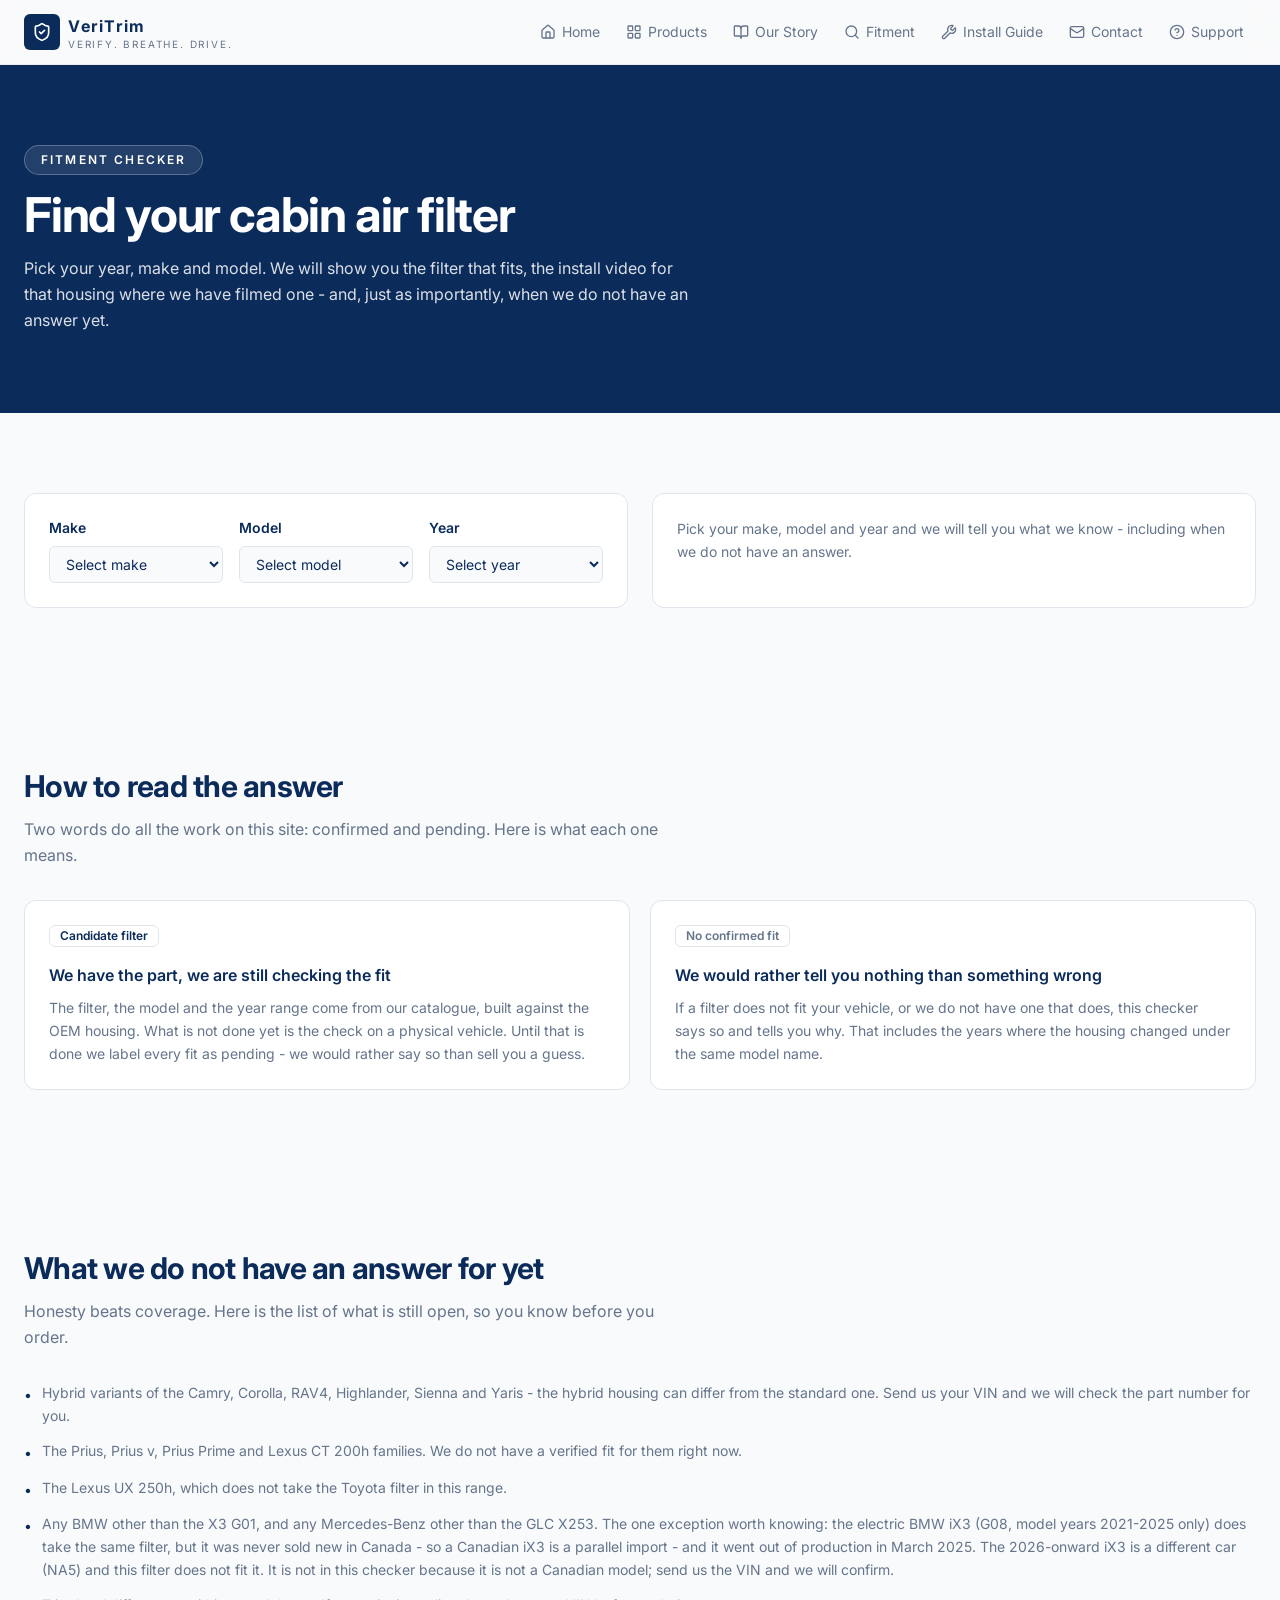
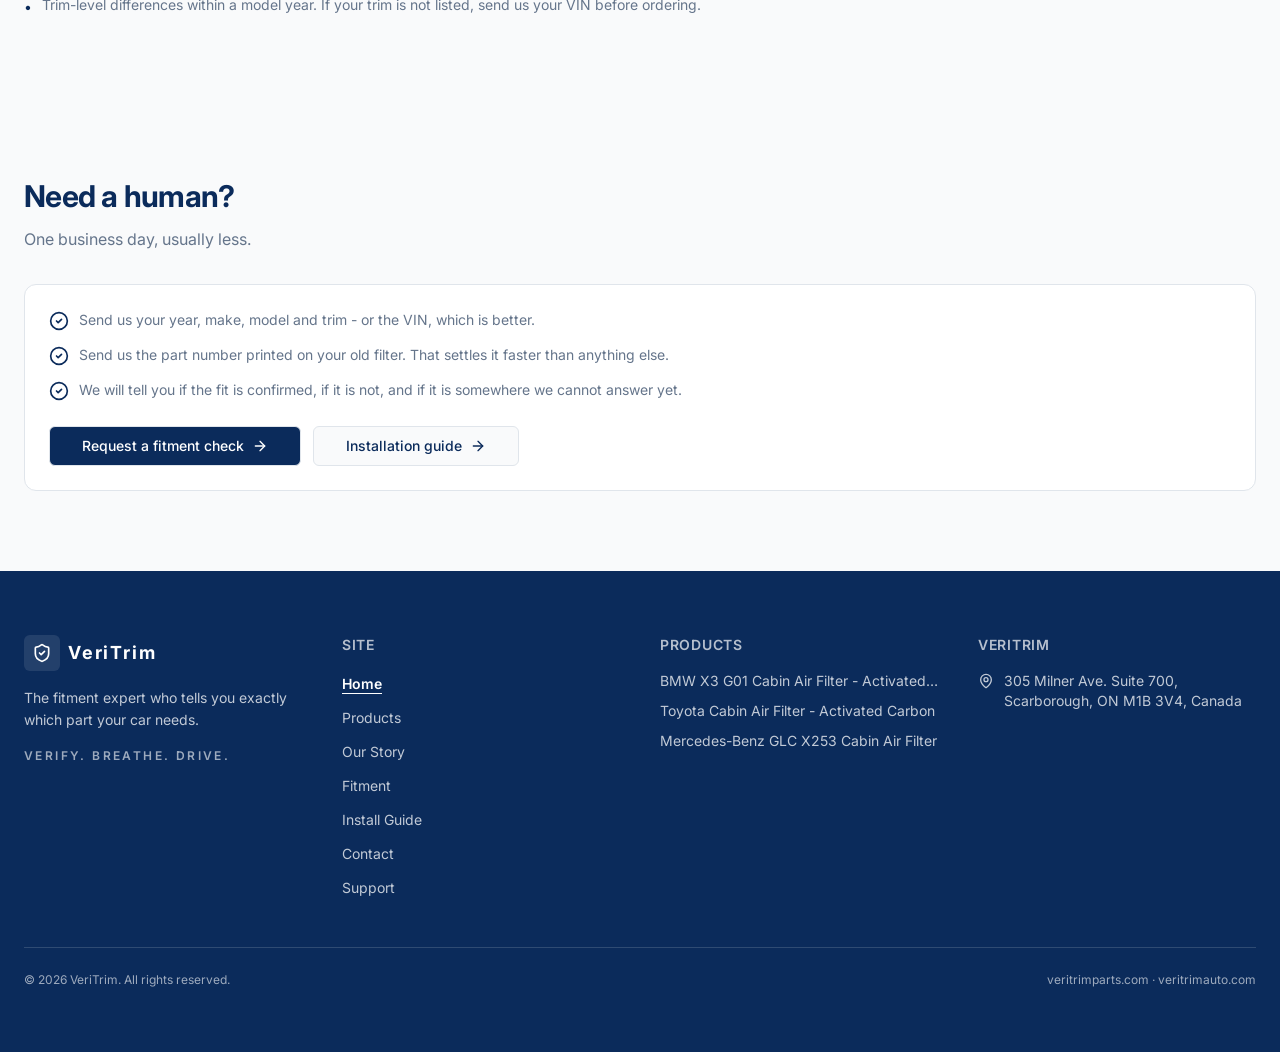
==== commit 34255e68: "Brand mark to VeriTrim per wordmark spec; drop Toyota synthetic year span; add HowTo schema" ====
--- a/fitment/index.html
+++ b/fitment/index.html
@@ -25,7 +25,7 @@
   <script src="../js/analytics.js" defer></script>
 </head>
 <body class="bg-background text-foreground">
-<header class="sticky top-0 z-50 w-full border-b border-border/60 bg-background/85 backdrop-blur-md"><div class="mx-auto flex h-16 max-w-7xl items-center justify-between gap-4 px-4 md:px-6"><a class="flex items-center gap-2" href="../index.html"><span class="flex size-9 items-center justify-center rounded-md bg-primary text-primary-foreground"><svg xmlns="http://www.w3.org/2000/svg" width="24" height="24" viewBox="0 0 24 24" fill="none" stroke="currentColor" stroke-width="2" stroke-linecap="round" stroke-linejoin="round" class="lucide lucide-shield-check size-5" aria-hidden="true"><path d="M20 13c0 5-3.5 7.5-7.66 8.95a1 1 0 0 1-.67-.01C7.5 20.5 4 18 4 13V6a1 1 0 0 1 1-1c2 0 4.5-1.2 6.24-2.72a1.17 1.17 0 0 1 1.52 0C14.51 3.81 17 5 19 5a1 1 0 0 1 1 1z"></path><path d="m9 12 2 2 4-4"></path></svg></span><span class="leading-tight"><span class="block text-base font-bold tracking-widest">VERITRIM</span><span class="block text-[10px] uppercase tracking-[0.18em] text-muted-foreground">Verify. Breathe. Drive.</span></span></a><nav class="hidden items-center gap-0.5 lg:flex" aria-label="Primary"><a class="flex items-center gap-1.5 rounded-md px-3 py-2 text-sm transition-colors text-muted-foreground hover:bg-muted/60 hover:text-foreground" href="../index.html"><svg xmlns="http://www.w3.org/2000/svg" width="24" height="24" viewBox="0 0 24 24" fill="none" stroke="currentColor" stroke-width="2" stroke-linecap="round" stroke-linejoin="round" class="lucide lucide-house size-4 shrink-0" aria-hidden="true"><path d="M15 21v-8a1 1 0 0 0-1-1h-4a1 1 0 0 0-1 1v8"></path><path d="M3 10a2 2 0 0 1 .709-1.528l7-6a2 2 0 0 1 2.582 0l7 6A2 2 0 0 1 21 10v9a2 2 0 0 1-2 2H5a2 2 0 0 1-2-2z"></path></svg>Home</a><a class="flex items-center gap-1.5 rounded-md px-3 py-2 text-sm transition-colors text-muted-foreground hover:bg-muted/60 hover:text-foreground" href="../index.html#products"><svg xmlns="http://www.w3.org/2000/svg" width="24" height="24" viewBox="0 0 24 24" fill="none" stroke="currentColor" stroke-width="2" stroke-linecap="round" stroke-linejoin="round" class="lucide lucide-layout-grid size-4 shrink-0" aria-hidden="true"><rect width="7" height="7" x="3" y="3" rx="1"></rect><rect width="7" height="7" x="14" y="3" rx="1"></rect><rect width="7" height="7" x="14" y="14" rx="1"></rect><rect width="7" height="7" x="3" y="14" rx="1"></rect></svg>Products</a><a class="flex items-center gap-1.5 rounded-md px-3 py-2 text-sm transition-colors text-muted-foreground hover:bg-muted/60 hover:text-foreground" href="../index.html#our-story"><svg xmlns="http://www.w3.org/2000/svg" width="24" height="24" viewBox="0 0 24 24" fill="none" stroke="currentColor" stroke-width="2" stroke-linecap="round" stroke-linejoin="round" class="lucide lucide-book-open size-4 shrink-0" aria-hidden="true"><path d="M12 7v14"></path><path d="M3 18a1 1 0 0 1-1-1V4a1 1 0 0 1 1-1h5a4 4 0 0 1 4 4 4 4 0 0 1 4-4h5a1 1 0 0 1 1 1v13a1 1 0 0 1-1 1h-6a3 3 0 0 0-3 3 3 3 0 0 0-3-3z"></path></svg>Our Story</a><a class="flex items-center gap-1.5 rounded-md px-3 py-2 text-sm transition-colors text-muted-foreground hover:bg-muted/60 hover:text-foreground" href="../fitment/index.html"><svg xmlns="http://www.w3.org/2000/svg" width="24" height="24" viewBox="0 0 24 24" fill="none" stroke="currentColor" stroke-width="2" stroke-linecap="round" stroke-linejoin="round" class="lucide lucide-search size-4 shrink-0" aria-hidden="true"><path d="m21 21-4.34-4.34"></path><circle cx="11" cy="11" r="8"></circle></svg>Fitment</a><a class="flex items-center gap-1.5 rounded-md px-3 py-2 text-sm transition-colors text-muted-foreground hover:bg-muted/60 hover:text-foreground" href="../guides/install-cabin-air-filter/index.html"><svg xmlns="http://www.w3.org/2000/svg" width="24" height="24" viewBox="0 0 24 24" fill="none" stroke="currentColor" stroke-width="2" stroke-linecap="round" stroke-linejoin="round" class="lucide lucide-wrench size-4 shrink-0" aria-hidden="true"><path d="M14.7 6.3a1 1 0 0 0 0 1.4l1.6 1.6a1 1 0 0 0 1.4 0l3.106-3.105c.32-.322.863-.22.983.218a6 6 0 0 1-8.259 7.057l-7.91 7.91a1 1 0 0 1-2.999-3l7.91-7.91a6 6 0 0 1 7.057-8.259c.438.12.54.662.219.984z"></path></svg>Install Guide</a><a class="flex items-center gap-1.5 rounded-md px-3 py-2 text-sm transition-colors text-muted-foreground hover:bg-muted/60 hover:text-foreground" href="../support/"><svg xmlns="http://www.w3.org/2000/svg" width="24" height="24" viewBox="0 0 24 24" fill="none" stroke="currentColor" stroke-width="2" stroke-linecap="round" stroke-linejoin="round" class="lucide lucide-mail size-4 shrink-0" aria-hidden="true"><path d="m22 7-8.991 5.727a2 2 0 0 1-2.009 0L2 7"></path><rect x="2" y="4" width="20" height="16" rx="2"></rect></svg>Contact</a><a class="flex items-center gap-1.5 rounded-md px-3 py-2 text-sm transition-colors text-muted-foreground hover:bg-muted/60 hover:text-foreground" href="../support/"><svg xmlns="http://www.w3.org/2000/svg" width="24" height="24" viewBox="0 0 24 24" fill="none" stroke="currentColor" stroke-width="2" stroke-linecap="round" stroke-linejoin="round" class="lucide lucide-help-circle size-4 shrink-0" aria-hidden="true"><circle cx="12" cy="12" r="10"></circle><path d="M9.09 9a3 3 0 0 1 5.83 1c0 2-3 3-3 3"></path><path d="M12 17h.01"></path></svg>Support</a></nav><div class="flex items-center gap-2 lg:hidden"><button data-slot="sheet-trigger" class="inline-flex items-center justify-center gap-2 whitespace-nowrap rounded-md text-sm font-medium focus-visible:outline-none focus-visible:ring-1 focus-visible:ring-ring disabled:pointer-events-none disabled:opacity-50 [&amp;_svg]:pointer-events-none [&amp;_svg]:size-4 [&amp;_svg]:shrink-0 hover-elevate active-elevate-2 border border-transparent h-9 w-9" aria-label="Open navigation menu" type="button" aria-haspopup="dialog" aria-expanded="false" data-state="closed"><svg xmlns="http://www.w3.org/2000/svg" width="24" height="24" viewBox="0 0 24 24" fill="none" stroke="currentColor" stroke-width="2" stroke-linecap="round" stroke-linejoin="round" class="lucide lucide-menu size-5" aria-hidden="true"><path d="M4 5h16"></path><path d="M4 12h16"></path><path d="M4 19h16"></path></svg></button></div></div></header><main class="flex-1"><section class="w-full bg-primary py-14 md:py-20">
+<header class="sticky top-0 z-50 w-full border-b border-border/60 bg-background/85 backdrop-blur-md"><div class="mx-auto flex h-16 max-w-7xl items-center justify-between gap-4 px-4 md:px-6"><a class="flex items-center gap-2" href="../index.html"><span class="flex size-9 items-center justify-center rounded-md bg-primary text-primary-foreground"><svg xmlns="http://www.w3.org/2000/svg" width="24" height="24" viewBox="0 0 24 24" fill="none" stroke="currentColor" stroke-width="2" stroke-linecap="round" stroke-linejoin="round" class="lucide lucide-shield-check size-5" aria-hidden="true"><path d="M20 13c0 5-3.5 7.5-7.66 8.95a1 1 0 0 1-.67-.01C7.5 20.5 4 18 4 13V6a1 1 0 0 1 1-1c2 0 4.5-1.2 6.24-2.72a1.17 1.17 0 0 1 1.52 0C14.51 3.81 17 5 19 5a1 1 0 0 1 1 1z"></path><path d="m9 12 2 2 4-4"></path></svg></span><span class="leading-tight"><span class="block text-base font-bold tracking-widest">VeriTrim</span><span class="block text-[10px] uppercase tracking-[0.18em] text-muted-foreground">Verify. Breathe. Drive.</span></span></a><nav class="hidden items-center gap-0.5 lg:flex" aria-label="Primary"><a class="flex items-center gap-1.5 rounded-md px-3 py-2 text-sm transition-colors text-muted-foreground hover:bg-muted/60 hover:text-foreground" href="../index.html"><svg xmlns="http://www.w3.org/2000/svg" width="24" height="24" viewBox="0 0 24 24" fill="none" stroke="currentColor" stroke-width="2" stroke-linecap="round" stroke-linejoin="round" class="lucide lucide-house size-4 shrink-0" aria-hidden="true"><path d="M15 21v-8a1 1 0 0 0-1-1h-4a1 1 0 0 0-1 1v8"></path><path d="M3 10a2 2 0 0 1 .709-1.528l7-6a2 2 0 0 1 2.582 0l7 6A2 2 0 0 1 21 10v9a2 2 0 0 1-2 2H5a2 2 0 0 1-2-2z"></path></svg>Home</a><a class="flex items-center gap-1.5 rounded-md px-3 py-2 text-sm transition-colors text-muted-foreground hover:bg-muted/60 hover:text-foreground" href="../index.html#products"><svg xmlns="http://www.w3.org/2000/svg" width="24" height="24" viewBox="0 0 24 24" fill="none" stroke="currentColor" stroke-width="2" stroke-linecap="round" stroke-linejoin="round" class="lucide lucide-layout-grid size-4 shrink-0" aria-hidden="true"><rect width="7" height="7" x="3" y="3" rx="1"></rect><rect width="7" height="7" x="14" y="3" rx="1"></rect><rect width="7" height="7" x="14" y="14" rx="1"></rect><rect width="7" height="7" x="3" y="14" rx="1"></rect></svg>Products</a><a class="flex items-center gap-1.5 rounded-md px-3 py-2 text-sm transition-colors text-muted-foreground hover:bg-muted/60 hover:text-foreground" href="../index.html#our-story"><svg xmlns="http://www.w3.org/2000/svg" width="24" height="24" viewBox="0 0 24 24" fill="none" stroke="currentColor" stroke-width="2" stroke-linecap="round" stroke-linejoin="round" class="lucide lucide-book-open size-4 shrink-0" aria-hidden="true"><path d="M12 7v14"></path><path d="M3 18a1 1 0 0 1-1-1V4a1 1 0 0 1 1-1h5a4 4 0 0 1 4 4 4 4 0 0 1 4-4h5a1 1 0 0 1 1 1v13a1 1 0 0 1-1 1h-6a3 3 0 0 0-3 3 3 3 0 0 0-3-3z"></path></svg>Our Story</a><a class="flex items-center gap-1.5 rounded-md px-3 py-2 text-sm transition-colors text-muted-foreground hover:bg-muted/60 hover:text-foreground" href="../fitment/index.html"><svg xmlns="http://www.w3.org/2000/svg" width="24" height="24" viewBox="0 0 24 24" fill="none" stroke="currentColor" stroke-width="2" stroke-linecap="round" stroke-linejoin="round" class="lucide lucide-search size-4 shrink-0" aria-hidden="true"><path d="m21 21-4.34-4.34"></path><circle cx="11" cy="11" r="8"></circle></svg>Fitment</a><a class="flex items-center gap-1.5 rounded-md px-3 py-2 text-sm transition-colors text-muted-foreground hover:bg-muted/60 hover:text-foreground" href="../guides/install-cabin-air-filter/index.html"><svg xmlns="http://www.w3.org/2000/svg" width="24" height="24" viewBox="0 0 24 24" fill="none" stroke="currentColor" stroke-width="2" stroke-linecap="round" stroke-linejoin="round" class="lucide lucide-wrench size-4 shrink-0" aria-hidden="true"><path d="M14.7 6.3a1 1 0 0 0 0 1.4l1.6 1.6a1 1 0 0 0 1.4 0l3.106-3.105c.32-.322.863-.22.983.218a6 6 0 0 1-8.259 7.057l-7.91 7.91a1 1 0 0 1-2.999-3l7.91-7.91a6 6 0 0 1 7.057-8.259c.438.12.54.662.219.984z"></path></svg>Install Guide</a><a class="flex items-center gap-1.5 rounded-md px-3 py-2 text-sm transition-colors text-muted-foreground hover:bg-muted/60 hover:text-foreground" href="../support/"><svg xmlns="http://www.w3.org/2000/svg" width="24" height="24" viewBox="0 0 24 24" fill="none" stroke="currentColor" stroke-width="2" stroke-linecap="round" stroke-linejoin="round" class="lucide lucide-mail size-4 shrink-0" aria-hidden="true"><path d="m22 7-8.991 5.727a2 2 0 0 1-2.009 0L2 7"></path><rect x="2" y="4" width="20" height="16" rx="2"></rect></svg>Contact</a><a class="flex items-center gap-1.5 rounded-md px-3 py-2 text-sm transition-colors text-muted-foreground hover:bg-muted/60 hover:text-foreground" href="../support/"><svg xmlns="http://www.w3.org/2000/svg" width="24" height="24" viewBox="0 0 24 24" fill="none" stroke="currentColor" stroke-width="2" stroke-linecap="round" stroke-linejoin="round" class="lucide lucide-help-circle size-4 shrink-0" aria-hidden="true"><circle cx="12" cy="12" r="10"></circle><path d="M9.09 9a3 3 0 0 1 5.83 1c0 2-3 3-3 3"></path><path d="M12 17h.01"></path></svg>Support</a></nav><div class="flex items-center gap-2 lg:hidden"><button data-slot="sheet-trigger" class="inline-flex items-center justify-center gap-2 whitespace-nowrap rounded-md text-sm font-medium focus-visible:outline-none focus-visible:ring-1 focus-visible:ring-ring disabled:pointer-events-none disabled:opacity-50 [&amp;_svg]:pointer-events-none [&amp;_svg]:size-4 [&amp;_svg]:shrink-0 hover-elevate active-elevate-2 border border-transparent h-9 w-9" aria-label="Open navigation menu" type="button" aria-haspopup="dialog" aria-expanded="false" data-state="closed"><svg xmlns="http://www.w3.org/2000/svg" width="24" height="24" viewBox="0 0 24 24" fill="none" stroke="currentColor" stroke-width="2" stroke-linecap="round" stroke-linejoin="round" class="lucide lucide-menu size-5" aria-hidden="true"><path d="M4 5h16"></path><path d="M4 12h16"></path><path d="M4 19h16"></path></svg></button></div></div></header><main class="flex-1"><section class="w-full bg-primary py-14 md:py-20">
   <div class="mx-auto max-w-7xl px-4 md:px-6">
     <div class="max-w-2xl text-primary-foreground">
       <p class="mb-4 inline-block rounded-full border border-primary-foreground/25 bg-primary-foreground/10 px-4 py-1.5 text-xs font-semibold uppercase tracking-[0.18em]">Fitment checker</p>
@@ -60,7 +60,7 @@
     </div>
   </div>
 </section><section class="w-full py-14 md:py-20"><div class="mx-auto max-w-7xl px-4 md:px-6"><div class="mb-8 max-w-2xl"><h2 class="text-2xl font-bold tracking-tight md:text-3xl">How to read the answer</h2><p class="mt-3 leading-relaxed text-muted-foreground">Two words do all the work on this site: confirmed and pending. Here is what each one means.</p></div><div class="grid grid-cols-1 gap-5 md:grid-cols-2"><div class="rounded-xl border border-border bg-card p-6"><div class="flex flex-wrap items-center gap-2"><span class="rounded-md border border-border px-2.5 py-0.5 text-xs font-semibold text-primary">Candidate filter</span></div><h3 class="mt-4 font-semibold">We have the part, we are still checking the fit</h3><p class="mt-2.5 text-sm leading-relaxed text-muted-foreground">The filter, the model and the year range come from our catalogue, built against the OEM housing. What is not done yet is the check on a physical vehicle. Until that is done we label every fit as pending - we would rather say so than sell you a guess.</p></div><div class="rounded-xl border border-border bg-card p-6"><div class="flex flex-wrap items-center gap-2"><span class="rounded-md border border-border px-2.5 py-0.5 text-xs font-semibold text-muted-foreground">No confirmed fit</span></div><h3 class="mt-4 font-semibold">We would rather tell you nothing than something wrong</h3><p class="mt-2.5 text-sm leading-relaxed text-muted-foreground">If a filter does not fit your vehicle, or we do not have one that does, this checker says so and tells you why. That includes the years where the housing changed under the same model name.</p></div></div></div></section><section class="w-full py-14 md:py-20"><div class="mx-auto max-w-7xl px-4 md:px-6"><div class="mb-8 max-w-2xl"><h2 class="text-2xl font-bold tracking-tight md:text-3xl">What we do not have an answer for yet</h2><p class="mt-3 leading-relaxed text-muted-foreground">Honesty beats coverage. Here is the list of what is still open, so you know before you order.</p></div><ul class="space-y-3"><li class="flex gap-2.5 text-sm leading-relaxed text-muted-foreground"><span class="mt-0.5 shrink-0 text-primary">•</span><span>Hybrid variants of the Camry, Corolla, RAV4, Highlander, Sienna and Yaris - the hybrid housing can differ from the standard one. Send us your VIN and we will check the part number for you.</span></li><li class="flex gap-2.5 text-sm leading-relaxed text-muted-foreground"><span class="mt-0.5 shrink-0 text-primary">•</span><span>The Prius, Prius v, Prius Prime and Lexus CT 200h families. We do not have a verified fit for them right now.</span></li><li class="flex gap-2.5 text-sm leading-relaxed text-muted-foreground"><span class="mt-0.5 shrink-0 text-primary">•</span><span>The Lexus UX 250h, which does not take the Toyota filter in this range.</span></li><li class="flex gap-2.5 text-sm leading-relaxed text-muted-foreground"><span class="mt-0.5 shrink-0 text-primary">•</span><span>Any BMW other than the X3 G01, and any Mercedes-Benz other than the GLC X253. The one exception worth knowing: the electric BMW iX3 (G08, model years 2021-2025 only) does take the same filter, but it was never sold new in Canada - so a Canadian iX3 is a parallel import - and it went out of production in March 2025. The 2026-onward iX3 is a different car (NA5) and this filter does not fit it. It is not in this checker because it is not a Canadian model; send us the VIN and we will confirm.</span></li><li class="flex gap-2.5 text-sm leading-relaxed text-muted-foreground"><span class="mt-0.5 shrink-0 text-primary">•</span><span>Trim-level differences within a model year. If your trim is not listed, send us your VIN before ordering.</span></li></ul></div></section><section class="w-full py-14 md:py-20"><div class="mx-auto max-w-7xl px-4 md:px-6"><div class="mb-8 max-w-2xl"><h2 class="text-2xl font-bold tracking-tight md:text-3xl">Need a human?</h2><p class="mt-3 leading-relaxed text-muted-foreground">One business day, usually less.</p></div><div class="rounded-xl border border-border bg-card p-6"><ul class="space-y-3"><li class="flex gap-2.5 text-sm leading-relaxed text-muted-foreground"><span class="mt-0.5 shrink-0 text-primary"><svg xmlns="http://www.w3.org/2000/svg" width="24" height="24" viewBox="0 0 24 24" fill="none" stroke="currentColor" stroke-width="2" stroke-linecap="round" stroke-linejoin="round" class="lucide lucide-circle-check size-5" aria-hidden="true"><circle cx="12" cy="12" r="10"></circle><path d="m9 12 2 2 4-4"></path></svg></span><span>Send us your year, make, model and trim - or the VIN, which is better.</span></li><li class="flex gap-2.5 text-sm leading-relaxed text-muted-foreground"><span class="mt-0.5 shrink-0 text-primary"><svg xmlns="http://www.w3.org/2000/svg" width="24" height="24" viewBox="0 0 24 24" fill="none" stroke="currentColor" stroke-width="2" stroke-linecap="round" stroke-linejoin="round" class="lucide lucide-circle-check size-5" aria-hidden="true"><circle cx="12" cy="12" r="10"></circle><path d="m9 12 2 2 4-4"></path></svg></span><span>Send us the part number printed on your old filter. That settles it faster than anything else.</span></li><li class="flex gap-2.5 text-sm leading-relaxed text-muted-foreground"><span class="mt-0.5 shrink-0 text-primary"><svg xmlns="http://www.w3.org/2000/svg" width="24" height="24" viewBox="0 0 24 24" fill="none" stroke="currentColor" stroke-width="2" stroke-linecap="round" stroke-linejoin="round" class="lucide lucide-circle-check size-5" aria-hidden="true"><circle cx="12" cy="12" r="10"></circle><path d="m9 12 2 2 4-4"></path></svg></span><span>We will tell you if the fit is confirmed, if it is not, and if it is somewhere we cannot answer yet.</span></li></ul><div class="mt-6 flex flex-wrap gap-3"><a class="inline-flex items-center justify-center gap-2 whitespace-nowrap rounded-md text-sm font-medium focus-visible:outline-none focus-visible:ring-1 focus-visible:ring-ring disabled:pointer-events-none disabled:opacity-50 [&_svg]:pointer-events-none [&_svg]:size-4 [&_svg]:shrink-0 border min-h-10 px-8 border-border bg-primary text-primary-foreground" href="../support/">Request a fitment check<svg xmlns="http://www.w3.org/2000/svg" width="24" height="24" viewBox="0 0 24 24" fill="none" stroke="currentColor" stroke-width="2" stroke-linecap="round" stroke-linejoin="round" class="lucide lucide-arrow-right size-4" aria-hidden="true"><path d="M5 12h14"></path><path d="m12 5 7 7-7 7"></path></svg></a><a class="inline-flex items-center justify-center gap-2 whitespace-nowrap rounded-md text-sm font-medium focus-visible:outline-none focus-visible:ring-1 focus-visible:ring-ring disabled:pointer-events-none disabled:opacity-50 [&_svg]:pointer-events-none [&_svg]:size-4 [&_svg]:shrink-0 border min-h-10 px-8 border-border bg-background text-foreground" href="../guides/install-cabin-air-filter/index.html">Installation guide<svg xmlns="http://www.w3.org/2000/svg" width="24" height="24" viewBox="0 0 24 24" fill="none" stroke="currentColor" stroke-width="2" stroke-linecap="round" stroke-linejoin="round" class="lucide lucide-arrow-right size-4" aria-hidden="true"><path d="M5 12h14"></path><path d="m12 5 7 7-7 7"></path></svg></a></div></div></div></section></main>
-<footer class="w-full bg-primary text-primary-foreground"><div class="mx-auto max-w-7xl px-4 py-12 md:px-6 md:py-16"><div class="grid grid-cols-1 gap-10 md:grid-cols-2 lg:grid-cols-4"><div class="space-y-4"><div class="flex items-center gap-2"><span class="flex size-9 items-center justify-center rounded-md bg-primary-foreground/10"><svg xmlns="http://www.w3.org/2000/svg" width="24" height="24" viewBox="0 0 24 24" fill="none" stroke="currentColor" stroke-width="2" stroke-linecap="round" stroke-linejoin="round" class="lucide lucide-shield-check size-5" aria-hidden="true"><path d="M20 13c0 5-3.5 7.5-7.66 8.95a1 1 0 0 1-.67-.01C7.5 20.5 4 18 4 13V6a1 1 0 0 1 1-1c2 0 4.5-1.2 6.24-2.72a1.17 1.17 0 0 1 1.52 0C14.51 3.81 17 5 19 5a1 1 0 0 1 1 1z"></path><path d="m9 12 2 2 4-4"></path></svg></span><span class="text-lg font-bold tracking-widest">VERITRIM</span></div><p class="text-sm leading-relaxed text-primary-foreground/75">The fitment expert who tells you exactly which part your car needs.</p><p class="text-xs font-semibold uppercase tracking-[0.2em] text-primary-foreground/60">Verify. Breathe. Drive.</p></div><div><h3 class="mb-4 text-sm font-semibold uppercase tracking-wider text-primary-foreground/70">Site</h3><ul class="space-y-2.5"><li><a aria-current="page" class="text-sm font-semibold text-primary-foreground underline underline-offset-4" href="../index.html">Home</a></li><li><a class="text-sm text-primary-foreground/75 transition-colors hover:text-primary-foreground" href="../index.html#products">Products</a></li><li><a class="text-sm text-primary-foreground/75 transition-colors hover:text-primary-foreground" href="../index.html#our-story">Our Story</a></li><li><a class="text-sm text-primary-foreground/75 transition-colors hover:text-primary-foreground" href="../fitment/index.html">Fitment</a></li><li><a class="text-sm text-primary-foreground/75 transition-colors hover:text-primary-foreground" href="../guides/install-cabin-air-filter/index.html">Install Guide</a></li><li><a class="text-sm text-primary-foreground/75 transition-colors hover:text-primary-foreground" href="../support/">Contact</a></li><li><a class="text-sm text-primary-foreground/75 transition-colors hover:text-primary-foreground" href="../support/">Support</a></li></ul></div><div><h3 class="mb-4 text-sm font-semibold uppercase tracking-wider text-primary-foreground/70">Products</h3><ul class="space-y-2.5"><li><a class="line-clamp-1 text-sm text-primary-foreground/75 transition-colors hover:text-primary-foreground" href="../products/bmw-x3-g01-cabin-air-filter/index.html">BMW X3 G01 Cabin Air Filter - Activated Carbon</a></li><li><a class="line-clamp-1 text-sm text-primary-foreground/75 transition-colors hover:text-primary-foreground" href="../products/toyota-cabin-air-filter/index.html">Toyota Cabin Air Filter - Activated Carbon</a></li><li><a class="line-clamp-1 text-sm text-primary-foreground/75 transition-colors hover:text-primary-foreground" href="../products/mercedes-benz-glc-x253-cabin-air-filter/index.html">Mercedes-Benz GLC X253 Cabin Air Filter</a></li></ul></div><div><h3 class="mb-4 text-sm font-semibold uppercase tracking-wider text-primary-foreground/70">VeriTrim</h3><ul class="space-y-3 text-sm text-primary-foreground/75"><li class="flex gap-2.5"><svg xmlns="http://www.w3.org/2000/svg" width="24" height="24" viewBox="0 0 24 24" fill="none" stroke="currentColor" stroke-width="2" stroke-linecap="round" stroke-linejoin="round" class="lucide lucide-map-pin mt-0.5 size-4 shrink-0" aria-hidden="true"><path d="M20 10c0 4.993-5.539 10.193-7.399 11.799a1 1 0 0 1-1.202 0C9.539 20.193 4 14.993 4 10a8 8 0 0 1 16 0"></path><circle cx="12" cy="10" r="3"></circle></svg><span>305 Milner Ave. Suite 700, Scarborough, ON M1B 3V4, Canada</span></li></ul></div></div><div class="mt-12 flex flex-col items-start justify-between gap-3 border-t border-primary-foreground/15 pt-6 text-xs text-primary-foreground/60 md:flex-row md:items-center"><p>© 2026 VeriTrim. All rights reserved.</p><p>veritrimparts.com · veritrimauto.com</p></div></div></footer>
+<footer class="w-full bg-primary text-primary-foreground"><div class="mx-auto max-w-7xl px-4 py-12 md:px-6 md:py-16"><div class="grid grid-cols-1 gap-10 md:grid-cols-2 lg:grid-cols-4"><div class="space-y-4"><div class="flex items-center gap-2"><span class="flex size-9 items-center justify-center rounded-md bg-primary-foreground/10"><svg xmlns="http://www.w3.org/2000/svg" width="24" height="24" viewBox="0 0 24 24" fill="none" stroke="currentColor" stroke-width="2" stroke-linecap="round" stroke-linejoin="round" class="lucide lucide-shield-check size-5" aria-hidden="true"><path d="M20 13c0 5-3.5 7.5-7.66 8.95a1 1 0 0 1-.67-.01C7.5 20.5 4 18 4 13V6a1 1 0 0 1 1-1c2 0 4.5-1.2 6.24-2.72a1.17 1.17 0 0 1 1.52 0C14.51 3.81 17 5 19 5a1 1 0 0 1 1 1z"></path><path d="m9 12 2 2 4-4"></path></svg></span><span class="text-lg font-bold tracking-widest">VeriTrim</span></div><p class="text-sm leading-relaxed text-primary-foreground/75">The fitment expert who tells you exactly which part your car needs.</p><p class="text-xs font-semibold uppercase tracking-[0.2em] text-primary-foreground/60">Verify. Breathe. Drive.</p></div><div><h3 class="mb-4 text-sm font-semibold uppercase tracking-wider text-primary-foreground/70">Site</h3><ul class="space-y-2.5"><li><a aria-current="page" class="text-sm font-semibold text-primary-foreground underline underline-offset-4" href="../index.html">Home</a></li><li><a class="text-sm text-primary-foreground/75 transition-colors hover:text-primary-foreground" href="../index.html#products">Products</a></li><li><a class="text-sm text-primary-foreground/75 transition-colors hover:text-primary-foreground" href="../index.html#our-story">Our Story</a></li><li><a class="text-sm text-primary-foreground/75 transition-colors hover:text-primary-foreground" href="../fitment/index.html">Fitment</a></li><li><a class="text-sm text-primary-foreground/75 transition-colors hover:text-primary-foreground" href="../guides/install-cabin-air-filter/index.html">Install Guide</a></li><li><a class="text-sm text-primary-foreground/75 transition-colors hover:text-primary-foreground" href="../support/">Contact</a></li><li><a class="text-sm text-primary-foreground/75 transition-colors hover:text-primary-foreground" href="../support/">Support</a></li></ul></div><div><h3 class="mb-4 text-sm font-semibold uppercase tracking-wider text-primary-foreground/70">Products</h3><ul class="space-y-2.5"><li><a class="line-clamp-1 text-sm text-primary-foreground/75 transition-colors hover:text-primary-foreground" href="../products/bmw-x3-g01-cabin-air-filter/index.html">BMW X3 G01 Cabin Air Filter - Activated Carbon</a></li><li><a class="line-clamp-1 text-sm text-primary-foreground/75 transition-colors hover:text-primary-foreground" href="../products/toyota-cabin-air-filter/index.html">Toyota Cabin Air Filter - Activated Carbon</a></li><li><a class="line-clamp-1 text-sm text-primary-foreground/75 transition-colors hover:text-primary-foreground" href="../products/mercedes-benz-glc-x253-cabin-air-filter/index.html">Mercedes-Benz GLC X253 Cabin Air Filter</a></li></ul></div><div><h3 class="mb-4 text-sm font-semibold uppercase tracking-wider text-primary-foreground/70">VeriTrim</h3><ul class="space-y-3 text-sm text-primary-foreground/75"><li class="flex gap-2.5"><svg xmlns="http://www.w3.org/2000/svg" width="24" height="24" viewBox="0 0 24 24" fill="none" stroke="currentColor" stroke-width="2" stroke-linecap="round" stroke-linejoin="round" class="lucide lucide-map-pin mt-0.5 size-4 shrink-0" aria-hidden="true"><path d="M20 10c0 4.993-5.539 10.193-7.399 11.799a1 1 0 0 1-1.202 0C9.539 20.193 4 14.993 4 10a8 8 0 0 1 16 0"></path><circle cx="12" cy="10" r="3"></circle></svg><span>305 Milner Ave. Suite 700, Scarborough, ON M1B 3V4, Canada</span></li></ul></div></div><div class="mt-12 flex flex-col items-start justify-between gap-3 border-t border-primary-foreground/15 pt-6 text-xs text-primary-foreground/60 md:flex-row md:items-center"><p>© 2026 VeriTrim. All rights reserved.</p><p>veritrimparts.com · veritrimauto.com</p></div></div></footer>
 <script>
 (function () {
   var PRODUCTS = {
@@ -73,7 +73,7 @@
     glc: {name: 'Mercedes-Benz GLC X253 Cabin Air Filter', years: '2016-2023',
           href: '../products/mercedes-benz-glc-x253-cabin-air-filter/index.html', price: '$29.99 CAD',
           amazon: 'https://www.amazon.ca/s?k=A+205+835+01+47', alt: 'Cabin side'},
-    toy: {name: 'Toyota Cabin Air Filter - Activated Carbon', years: '2006-2019 platforms',
+    toy: {name: 'Toyota Cabin Air Filter - Activated Carbon', years: 'Camry 2007-2017, Corolla 2009-2019, RAV4 2006-2018, +5 more',
           href: '../products/toyota-cabin-air-filter/index.html', price: '$19.99 CAD',
           amazon: 'https://www.amazon.ca/s?k=87139-07010', alt: 'Activated carbon'}
   };
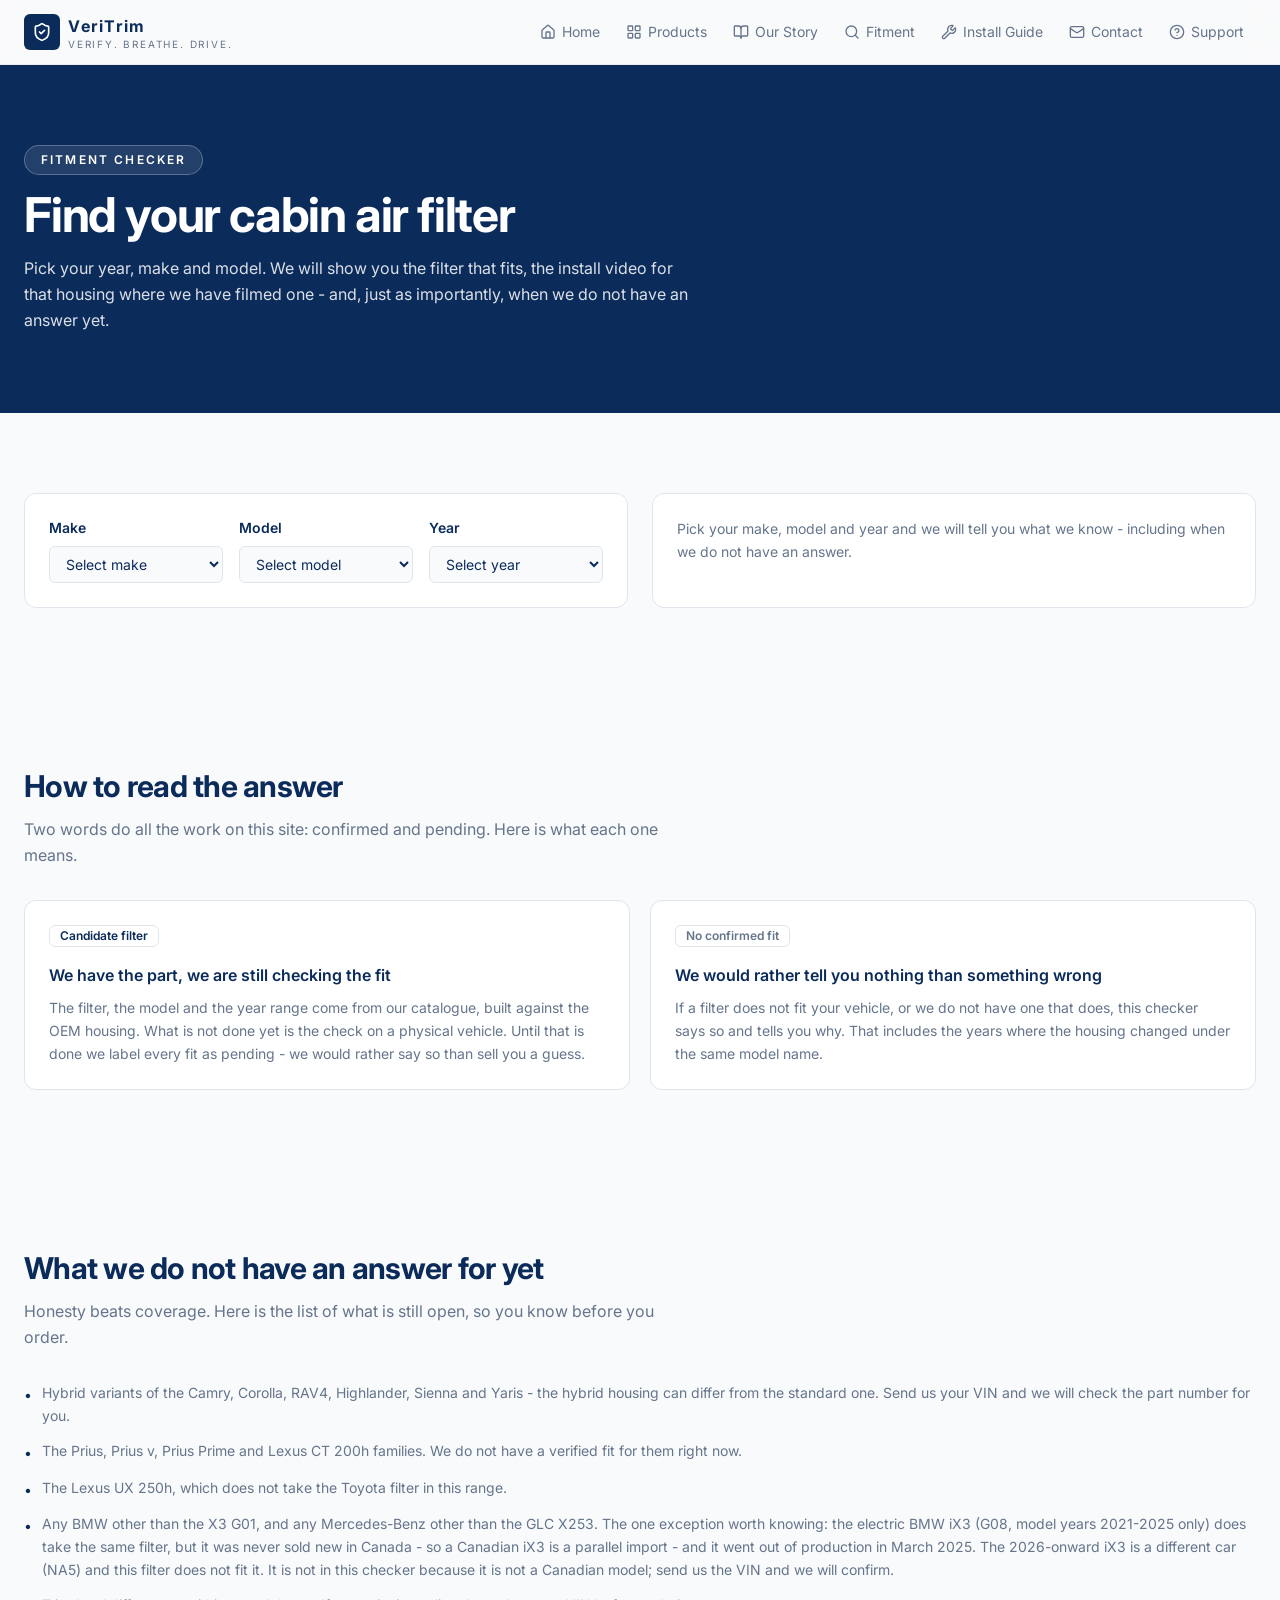
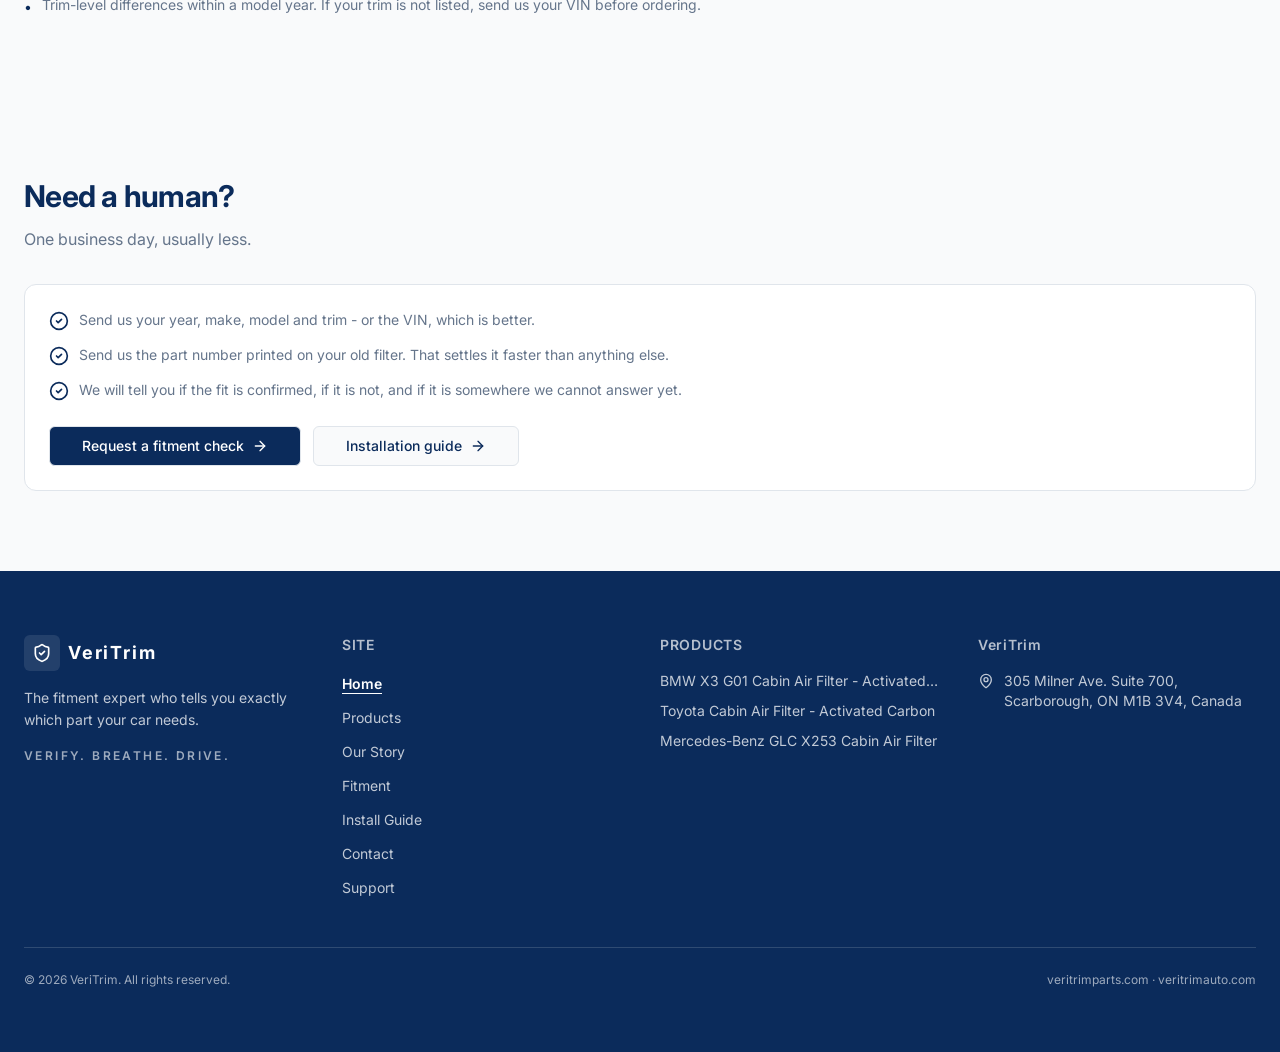
==== commit 4476c8c9: "Footer brand heading: remove uppercase transform so VeriTrim renders in designed casing" ====
--- a/fitment/index.html
+++ b/fitment/index.html
@@ -60,7 +60,7 @@
     </div>
   </div>
 </section><section class="w-full py-14 md:py-20"><div class="mx-auto max-w-7xl px-4 md:px-6"><div class="mb-8 max-w-2xl"><h2 class="text-2xl font-bold tracking-tight md:text-3xl">How to read the answer</h2><p class="mt-3 leading-relaxed text-muted-foreground">Two words do all the work on this site: confirmed and pending. Here is what each one means.</p></div><div class="grid grid-cols-1 gap-5 md:grid-cols-2"><div class="rounded-xl border border-border bg-card p-6"><div class="flex flex-wrap items-center gap-2"><span class="rounded-md border border-border px-2.5 py-0.5 text-xs font-semibold text-primary">Candidate filter</span></div><h3 class="mt-4 font-semibold">We have the part, we are still checking the fit</h3><p class="mt-2.5 text-sm leading-relaxed text-muted-foreground">The filter, the model and the year range come from our catalogue, built against the OEM housing. What is not done yet is the check on a physical vehicle. Until that is done we label every fit as pending - we would rather say so than sell you a guess.</p></div><div class="rounded-xl border border-border bg-card p-6"><div class="flex flex-wrap items-center gap-2"><span class="rounded-md border border-border px-2.5 py-0.5 text-xs font-semibold text-muted-foreground">No confirmed fit</span></div><h3 class="mt-4 font-semibold">We would rather tell you nothing than something wrong</h3><p class="mt-2.5 text-sm leading-relaxed text-muted-foreground">If a filter does not fit your vehicle, or we do not have one that does, this checker says so and tells you why. That includes the years where the housing changed under the same model name.</p></div></div></div></section><section class="w-full py-14 md:py-20"><div class="mx-auto max-w-7xl px-4 md:px-6"><div class="mb-8 max-w-2xl"><h2 class="text-2xl font-bold tracking-tight md:text-3xl">What we do not have an answer for yet</h2><p class="mt-3 leading-relaxed text-muted-foreground">Honesty beats coverage. Here is the list of what is still open, so you know before you order.</p></div><ul class="space-y-3"><li class="flex gap-2.5 text-sm leading-relaxed text-muted-foreground"><span class="mt-0.5 shrink-0 text-primary">•</span><span>Hybrid variants of the Camry, Corolla, RAV4, Highlander, Sienna and Yaris - the hybrid housing can differ from the standard one. Send us your VIN and we will check the part number for you.</span></li><li class="flex gap-2.5 text-sm leading-relaxed text-muted-foreground"><span class="mt-0.5 shrink-0 text-primary">•</span><span>The Prius, Prius v, Prius Prime and Lexus CT 200h families. We do not have a verified fit for them right now.</span></li><li class="flex gap-2.5 text-sm leading-relaxed text-muted-foreground"><span class="mt-0.5 shrink-0 text-primary">•</span><span>The Lexus UX 250h, which does not take the Toyota filter in this range.</span></li><li class="flex gap-2.5 text-sm leading-relaxed text-muted-foreground"><span class="mt-0.5 shrink-0 text-primary">•</span><span>Any BMW other than the X3 G01, and any Mercedes-Benz other than the GLC X253. The one exception worth knowing: the electric BMW iX3 (G08, model years 2021-2025 only) does take the same filter, but it was never sold new in Canada - so a Canadian iX3 is a parallel import - and it went out of production in March 2025. The 2026-onward iX3 is a different car (NA5) and this filter does not fit it. It is not in this checker because it is not a Canadian model; send us the VIN and we will confirm.</span></li><li class="flex gap-2.5 text-sm leading-relaxed text-muted-foreground"><span class="mt-0.5 shrink-0 text-primary">•</span><span>Trim-level differences within a model year. If your trim is not listed, send us your VIN before ordering.</span></li></ul></div></section><section class="w-full py-14 md:py-20"><div class="mx-auto max-w-7xl px-4 md:px-6"><div class="mb-8 max-w-2xl"><h2 class="text-2xl font-bold tracking-tight md:text-3xl">Need a human?</h2><p class="mt-3 leading-relaxed text-muted-foreground">One business day, usually less.</p></div><div class="rounded-xl border border-border bg-card p-6"><ul class="space-y-3"><li class="flex gap-2.5 text-sm leading-relaxed text-muted-foreground"><span class="mt-0.5 shrink-0 text-primary"><svg xmlns="http://www.w3.org/2000/svg" width="24" height="24" viewBox="0 0 24 24" fill="none" stroke="currentColor" stroke-width="2" stroke-linecap="round" stroke-linejoin="round" class="lucide lucide-circle-check size-5" aria-hidden="true"><circle cx="12" cy="12" r="10"></circle><path d="m9 12 2 2 4-4"></path></svg></span><span>Send us your year, make, model and trim - or the VIN, which is better.</span></li><li class="flex gap-2.5 text-sm leading-relaxed text-muted-foreground"><span class="mt-0.5 shrink-0 text-primary"><svg xmlns="http://www.w3.org/2000/svg" width="24" height="24" viewBox="0 0 24 24" fill="none" stroke="currentColor" stroke-width="2" stroke-linecap="round" stroke-linejoin="round" class="lucide lucide-circle-check size-5" aria-hidden="true"><circle cx="12" cy="12" r="10"></circle><path d="m9 12 2 2 4-4"></path></svg></span><span>Send us the part number printed on your old filter. That settles it faster than anything else.</span></li><li class="flex gap-2.5 text-sm leading-relaxed text-muted-foreground"><span class="mt-0.5 shrink-0 text-primary"><svg xmlns="http://www.w3.org/2000/svg" width="24" height="24" viewBox="0 0 24 24" fill="none" stroke="currentColor" stroke-width="2" stroke-linecap="round" stroke-linejoin="round" class="lucide lucide-circle-check size-5" aria-hidden="true"><circle cx="12" cy="12" r="10"></circle><path d="m9 12 2 2 4-4"></path></svg></span><span>We will tell you if the fit is confirmed, if it is not, and if it is somewhere we cannot answer yet.</span></li></ul><div class="mt-6 flex flex-wrap gap-3"><a class="inline-flex items-center justify-center gap-2 whitespace-nowrap rounded-md text-sm font-medium focus-visible:outline-none focus-visible:ring-1 focus-visible:ring-ring disabled:pointer-events-none disabled:opacity-50 [&_svg]:pointer-events-none [&_svg]:size-4 [&_svg]:shrink-0 border min-h-10 px-8 border-border bg-primary text-primary-foreground" href="../support/">Request a fitment check<svg xmlns="http://www.w3.org/2000/svg" width="24" height="24" viewBox="0 0 24 24" fill="none" stroke="currentColor" stroke-width="2" stroke-linecap="round" stroke-linejoin="round" class="lucide lucide-arrow-right size-4" aria-hidden="true"><path d="M5 12h14"></path><path d="m12 5 7 7-7 7"></path></svg></a><a class="inline-flex items-center justify-center gap-2 whitespace-nowrap rounded-md text-sm font-medium focus-visible:outline-none focus-visible:ring-1 focus-visible:ring-ring disabled:pointer-events-none disabled:opacity-50 [&_svg]:pointer-events-none [&_svg]:size-4 [&_svg]:shrink-0 border min-h-10 px-8 border-border bg-background text-foreground" href="../guides/install-cabin-air-filter/index.html">Installation guide<svg xmlns="http://www.w3.org/2000/svg" width="24" height="24" viewBox="0 0 24 24" fill="none" stroke="currentColor" stroke-width="2" stroke-linecap="round" stroke-linejoin="round" class="lucide lucide-arrow-right size-4" aria-hidden="true"><path d="M5 12h14"></path><path d="m12 5 7 7-7 7"></path></svg></a></div></div></div></section></main>
-<footer class="w-full bg-primary text-primary-foreground"><div class="mx-auto max-w-7xl px-4 py-12 md:px-6 md:py-16"><div class="grid grid-cols-1 gap-10 md:grid-cols-2 lg:grid-cols-4"><div class="space-y-4"><div class="flex items-center gap-2"><span class="flex size-9 items-center justify-center rounded-md bg-primary-foreground/10"><svg xmlns="http://www.w3.org/2000/svg" width="24" height="24" viewBox="0 0 24 24" fill="none" stroke="currentColor" stroke-width="2" stroke-linecap="round" stroke-linejoin="round" class="lucide lucide-shield-check size-5" aria-hidden="true"><path d="M20 13c0 5-3.5 7.5-7.66 8.95a1 1 0 0 1-.67-.01C7.5 20.5 4 18 4 13V6a1 1 0 0 1 1-1c2 0 4.5-1.2 6.24-2.72a1.17 1.17 0 0 1 1.52 0C14.51 3.81 17 5 19 5a1 1 0 0 1 1 1z"></path><path d="m9 12 2 2 4-4"></path></svg></span><span class="text-lg font-bold tracking-widest">VeriTrim</span></div><p class="text-sm leading-relaxed text-primary-foreground/75">The fitment expert who tells you exactly which part your car needs.</p><p class="text-xs font-semibold uppercase tracking-[0.2em] text-primary-foreground/60">Verify. Breathe. Drive.</p></div><div><h3 class="mb-4 text-sm font-semibold uppercase tracking-wider text-primary-foreground/70">Site</h3><ul class="space-y-2.5"><li><a aria-current="page" class="text-sm font-semibold text-primary-foreground underline underline-offset-4" href="../index.html">Home</a></li><li><a class="text-sm text-primary-foreground/75 transition-colors hover:text-primary-foreground" href="../index.html#products">Products</a></li><li><a class="text-sm text-primary-foreground/75 transition-colors hover:text-primary-foreground" href="../index.html#our-story">Our Story</a></li><li><a class="text-sm text-primary-foreground/75 transition-colors hover:text-primary-foreground" href="../fitment/index.html">Fitment</a></li><li><a class="text-sm text-primary-foreground/75 transition-colors hover:text-primary-foreground" href="../guides/install-cabin-air-filter/index.html">Install Guide</a></li><li><a class="text-sm text-primary-foreground/75 transition-colors hover:text-primary-foreground" href="../support/">Contact</a></li><li><a class="text-sm text-primary-foreground/75 transition-colors hover:text-primary-foreground" href="../support/">Support</a></li></ul></div><div><h3 class="mb-4 text-sm font-semibold uppercase tracking-wider text-primary-foreground/70">Products</h3><ul class="space-y-2.5"><li><a class="line-clamp-1 text-sm text-primary-foreground/75 transition-colors hover:text-primary-foreground" href="../products/bmw-x3-g01-cabin-air-filter/index.html">BMW X3 G01 Cabin Air Filter - Activated Carbon</a></li><li><a class="line-clamp-1 text-sm text-primary-foreground/75 transition-colors hover:text-primary-foreground" href="../products/toyota-cabin-air-filter/index.html">Toyota Cabin Air Filter - Activated Carbon</a></li><li><a class="line-clamp-1 text-sm text-primary-foreground/75 transition-colors hover:text-primary-foreground" href="../products/mercedes-benz-glc-x253-cabin-air-filter/index.html">Mercedes-Benz GLC X253 Cabin Air Filter</a></li></ul></div><div><h3 class="mb-4 text-sm font-semibold uppercase tracking-wider text-primary-foreground/70">VeriTrim</h3><ul class="space-y-3 text-sm text-primary-foreground/75"><li class="flex gap-2.5"><svg xmlns="http://www.w3.org/2000/svg" width="24" height="24" viewBox="0 0 24 24" fill="none" stroke="currentColor" stroke-width="2" stroke-linecap="round" stroke-linejoin="round" class="lucide lucide-map-pin mt-0.5 size-4 shrink-0" aria-hidden="true"><path d="M20 10c0 4.993-5.539 10.193-7.399 11.799a1 1 0 0 1-1.202 0C9.539 20.193 4 14.993 4 10a8 8 0 0 1 16 0"></path><circle cx="12" cy="10" r="3"></circle></svg><span>305 Milner Ave. Suite 700, Scarborough, ON M1B 3V4, Canada</span></li></ul></div></div><div class="mt-12 flex flex-col items-start justify-between gap-3 border-t border-primary-foreground/15 pt-6 text-xs text-primary-foreground/60 md:flex-row md:items-center"><p>© 2026 VeriTrim. All rights reserved.</p><p>veritrimparts.com · veritrimauto.com</p></div></div></footer>
+<footer class="w-full bg-primary text-primary-foreground"><div class="mx-auto max-w-7xl px-4 py-12 md:px-6 md:py-16"><div class="grid grid-cols-1 gap-10 md:grid-cols-2 lg:grid-cols-4"><div class="space-y-4"><div class="flex items-center gap-2"><span class="flex size-9 items-center justify-center rounded-md bg-primary-foreground/10"><svg xmlns="http://www.w3.org/2000/svg" width="24" height="24" viewBox="0 0 24 24" fill="none" stroke="currentColor" stroke-width="2" stroke-linecap="round" stroke-linejoin="round" class="lucide lucide-shield-check size-5" aria-hidden="true"><path d="M20 13c0 5-3.5 7.5-7.66 8.95a1 1 0 0 1-.67-.01C7.5 20.5 4 18 4 13V6a1 1 0 0 1 1-1c2 0 4.5-1.2 6.24-2.72a1.17 1.17 0 0 1 1.52 0C14.51 3.81 17 5 19 5a1 1 0 0 1 1 1z"></path><path d="m9 12 2 2 4-4"></path></svg></span><span class="text-lg font-bold tracking-widest">VeriTrim</span></div><p class="text-sm leading-relaxed text-primary-foreground/75">The fitment expert who tells you exactly which part your car needs.</p><p class="text-xs font-semibold uppercase tracking-[0.2em] text-primary-foreground/60">Verify. Breathe. Drive.</p></div><div><h3 class="mb-4 text-sm font-semibold uppercase tracking-wider text-primary-foreground/70">Site</h3><ul class="space-y-2.5"><li><a aria-current="page" class="text-sm font-semibold text-primary-foreground underline underline-offset-4" href="../index.html">Home</a></li><li><a class="text-sm text-primary-foreground/75 transition-colors hover:text-primary-foreground" href="../index.html#products">Products</a></li><li><a class="text-sm text-primary-foreground/75 transition-colors hover:text-primary-foreground" href="../index.html#our-story">Our Story</a></li><li><a class="text-sm text-primary-foreground/75 transition-colors hover:text-primary-foreground" href="../fitment/index.html">Fitment</a></li><li><a class="text-sm text-primary-foreground/75 transition-colors hover:text-primary-foreground" href="../guides/install-cabin-air-filter/index.html">Install Guide</a></li><li><a class="text-sm text-primary-foreground/75 transition-colors hover:text-primary-foreground" href="../support/">Contact</a></li><li><a class="text-sm text-primary-foreground/75 transition-colors hover:text-primary-foreground" href="../support/">Support</a></li></ul></div><div><h3 class="mb-4 text-sm font-semibold uppercase tracking-wider text-primary-foreground/70">Products</h3><ul class="space-y-2.5"><li><a class="line-clamp-1 text-sm text-primary-foreground/75 transition-colors hover:text-primary-foreground" href="../products/bmw-x3-g01-cabin-air-filter/index.html">BMW X3 G01 Cabin Air Filter - Activated Carbon</a></li><li><a class="line-clamp-1 text-sm text-primary-foreground/75 transition-colors hover:text-primary-foreground" href="../products/toyota-cabin-air-filter/index.html">Toyota Cabin Air Filter - Activated Carbon</a></li><li><a class="line-clamp-1 text-sm text-primary-foreground/75 transition-colors hover:text-primary-foreground" href="../products/mercedes-benz-glc-x253-cabin-air-filter/index.html">Mercedes-Benz GLC X253 Cabin Air Filter</a></li></ul></div><div><h3 class="mb-4 text-sm font-semibold tracking-wider text-primary-foreground/70">VeriTrim</h3><ul class="space-y-3 text-sm text-primary-foreground/75"><li class="flex gap-2.5"><svg xmlns="http://www.w3.org/2000/svg" width="24" height="24" viewBox="0 0 24 24" fill="none" stroke="currentColor" stroke-width="2" stroke-linecap="round" stroke-linejoin="round" class="lucide lucide-map-pin mt-0.5 size-4 shrink-0" aria-hidden="true"><path d="M20 10c0 4.993-5.539 10.193-7.399 11.799a1 1 0 0 1-1.202 0C9.539 20.193 4 14.993 4 10a8 8 0 0 1 16 0"></path><circle cx="12" cy="10" r="3"></circle></svg><span>305 Milner Ave. Suite 700, Scarborough, ON M1B 3V4, Canada</span></li></ul></div></div><div class="mt-12 flex flex-col items-start justify-between gap-3 border-t border-primary-foreground/15 pt-6 text-xs text-primary-foreground/60 md:flex-row md:items-center"><p>© 2026 VeriTrim. All rights reserved.</p><p>veritrimparts.com · veritrimauto.com</p></div></div></footer>
 <script>
 (function () {
   var PRODUCTS = {
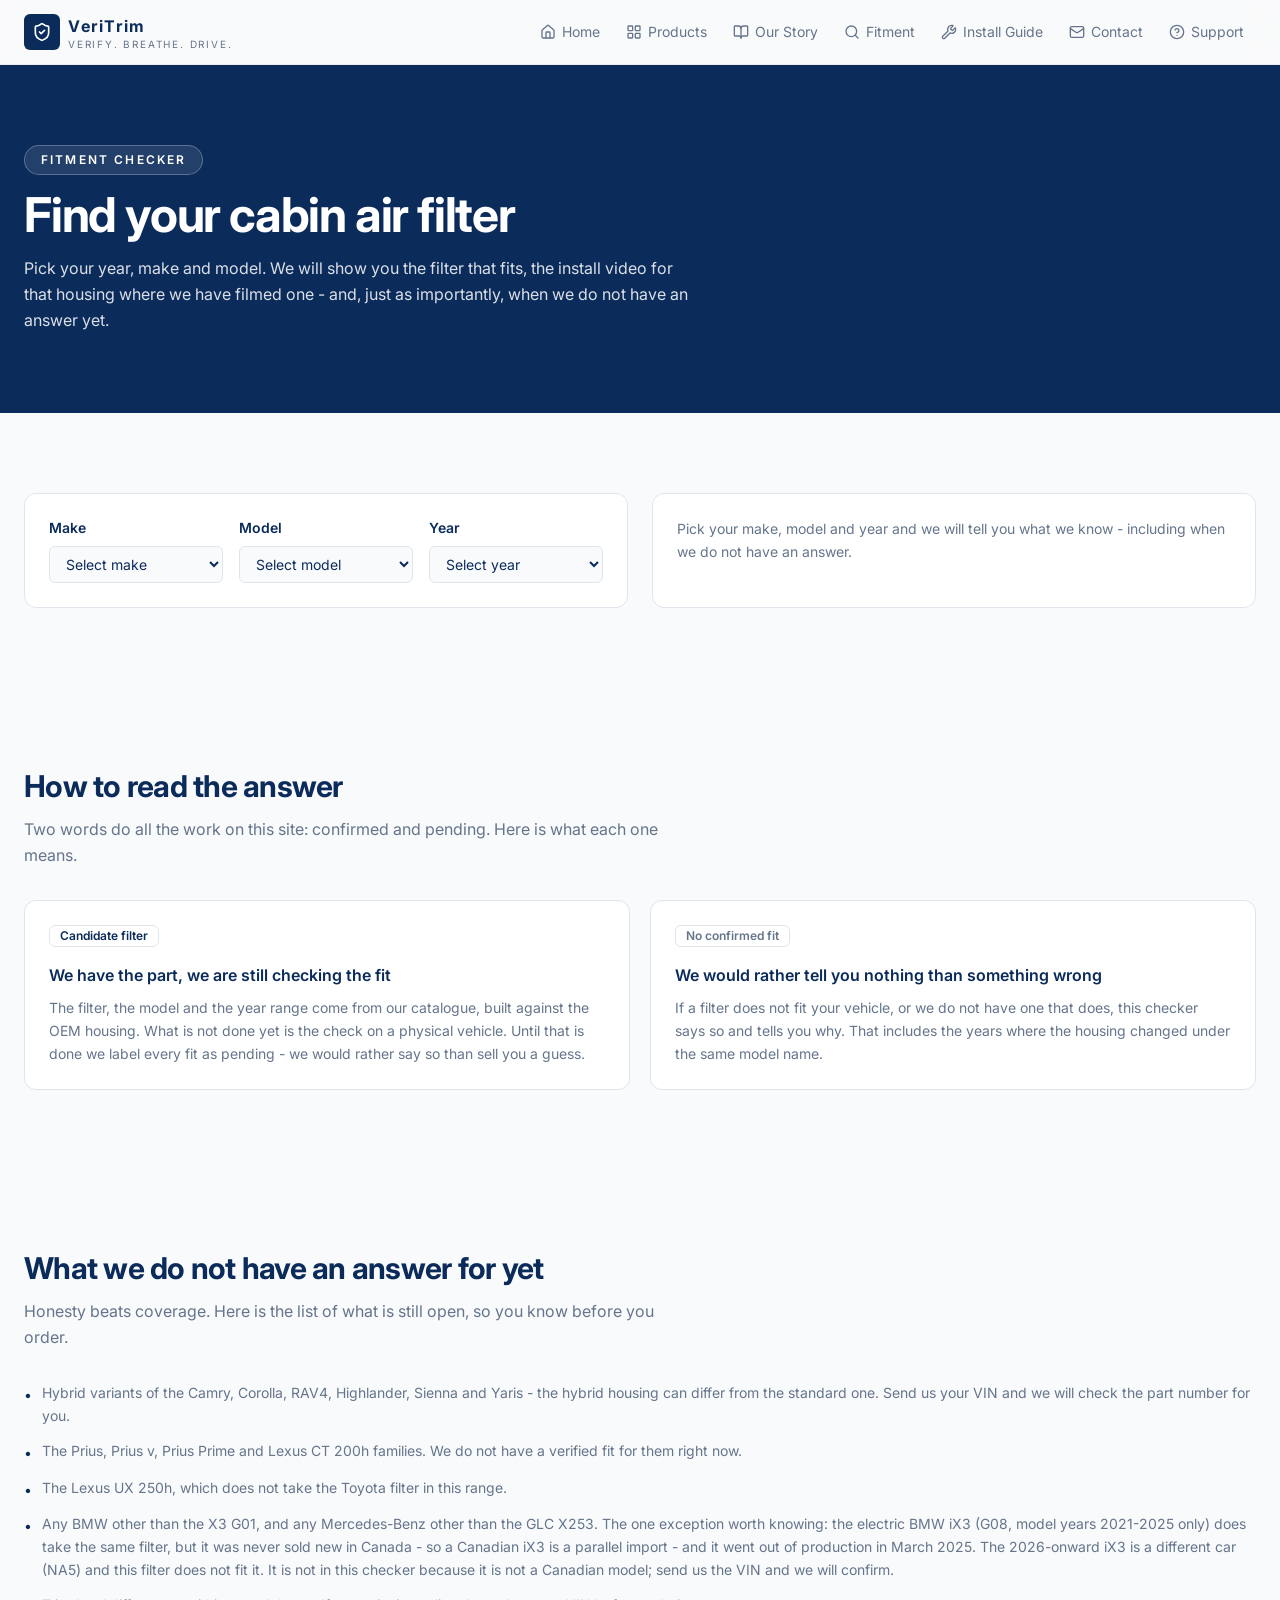
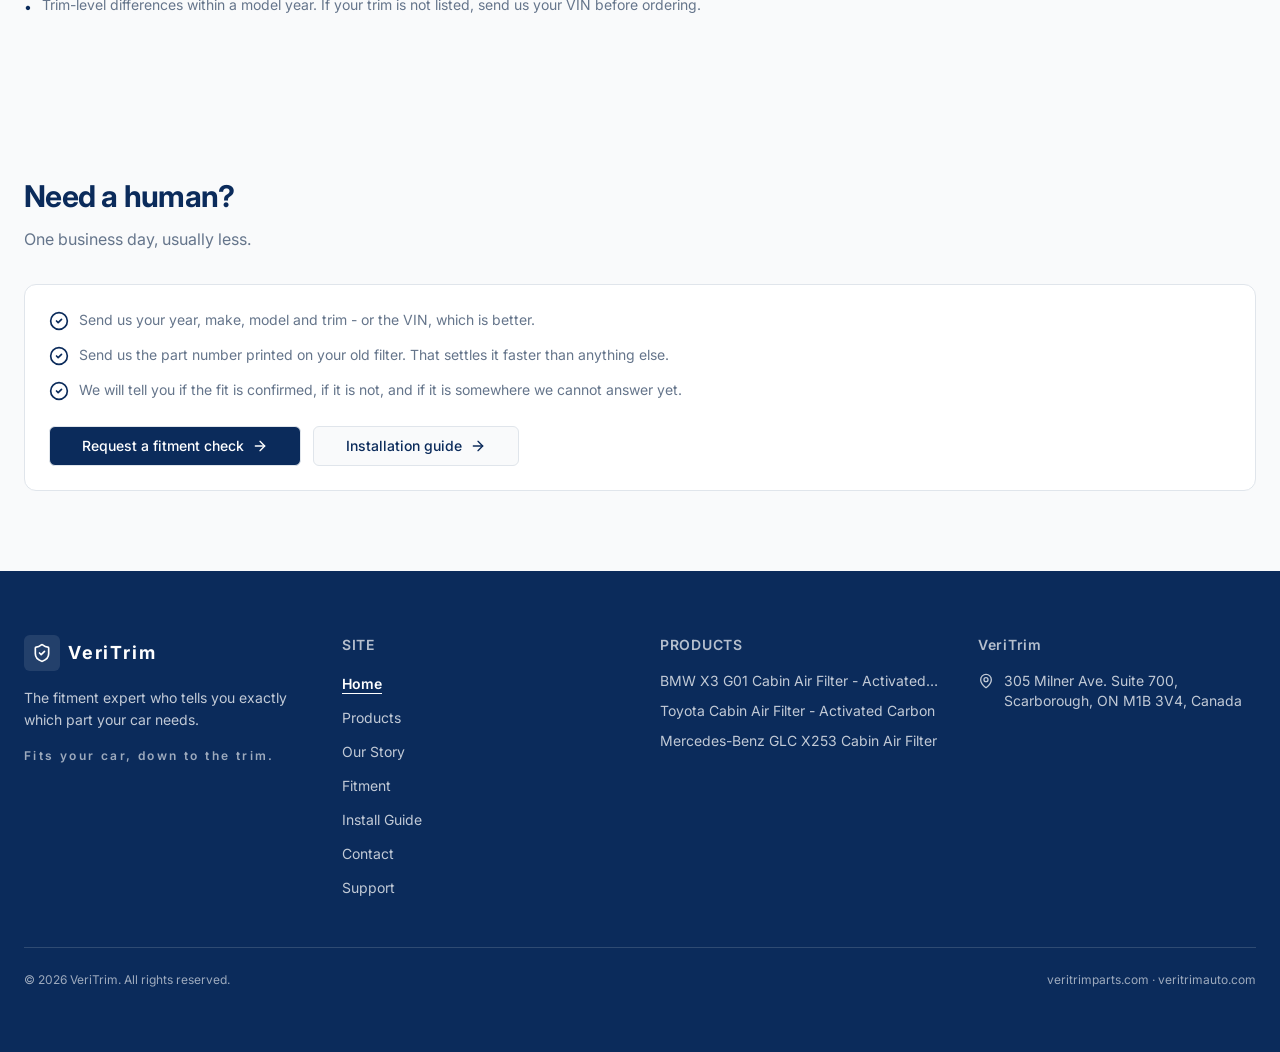
==== commit 9271c751: "Brand alignment (1/4): positioning & slogan copy — auto parts brand title/meta/hero, footer slogan, " ====
--- a/fitment/index.html
+++ b/fitment/index.html
@@ -60,13 +60,13 @@
     </div>
   </div>
 </section><section class="w-full py-14 md:py-20"><div class="mx-auto max-w-7xl px-4 md:px-6"><div class="mb-8 max-w-2xl"><h2 class="text-2xl font-bold tracking-tight md:text-3xl">How to read the answer</h2><p class="mt-3 leading-relaxed text-muted-foreground">Two words do all the work on this site: confirmed and pending. Here is what each one means.</p></div><div class="grid grid-cols-1 gap-5 md:grid-cols-2"><div class="rounded-xl border border-border bg-card p-6"><div class="flex flex-wrap items-center gap-2"><span class="rounded-md border border-border px-2.5 py-0.5 text-xs font-semibold text-primary">Candidate filter</span></div><h3 class="mt-4 font-semibold">We have the part, we are still checking the fit</h3><p class="mt-2.5 text-sm leading-relaxed text-muted-foreground">The filter, the model and the year range come from our catalogue, built against the OEM housing. What is not done yet is the check on a physical vehicle. Until that is done we label every fit as pending - we would rather say so than sell you a guess.</p></div><div class="rounded-xl border border-border bg-card p-6"><div class="flex flex-wrap items-center gap-2"><span class="rounded-md border border-border px-2.5 py-0.5 text-xs font-semibold text-muted-foreground">No confirmed fit</span></div><h3 class="mt-4 font-semibold">We would rather tell you nothing than something wrong</h3><p class="mt-2.5 text-sm leading-relaxed text-muted-foreground">If a filter does not fit your vehicle, or we do not have one that does, this checker says so and tells you why. That includes the years where the housing changed under the same model name.</p></div></div></div></section><section class="w-full py-14 md:py-20"><div class="mx-auto max-w-7xl px-4 md:px-6"><div class="mb-8 max-w-2xl"><h2 class="text-2xl font-bold tracking-tight md:text-3xl">What we do not have an answer for yet</h2><p class="mt-3 leading-relaxed text-muted-foreground">Honesty beats coverage. Here is the list of what is still open, so you know before you order.</p></div><ul class="space-y-3"><li class="flex gap-2.5 text-sm leading-relaxed text-muted-foreground"><span class="mt-0.5 shrink-0 text-primary">•</span><span>Hybrid variants of the Camry, Corolla, RAV4, Highlander, Sienna and Yaris - the hybrid housing can differ from the standard one. Send us your VIN and we will check the part number for you.</span></li><li class="flex gap-2.5 text-sm leading-relaxed text-muted-foreground"><span class="mt-0.5 shrink-0 text-primary">•</span><span>The Prius, Prius v, Prius Prime and Lexus CT 200h families. We do not have a verified fit for them right now.</span></li><li class="flex gap-2.5 text-sm leading-relaxed text-muted-foreground"><span class="mt-0.5 shrink-0 text-primary">•</span><span>The Lexus UX 250h, which does not take the Toyota filter in this range.</span></li><li class="flex gap-2.5 text-sm leading-relaxed text-muted-foreground"><span class="mt-0.5 shrink-0 text-primary">•</span><span>Any BMW other than the X3 G01, and any Mercedes-Benz other than the GLC X253. The one exception worth knowing: the electric BMW iX3 (G08, model years 2021-2025 only) does take the same filter, but it was never sold new in Canada - so a Canadian iX3 is a parallel import - and it went out of production in March 2025. The 2026-onward iX3 is a different car (NA5) and this filter does not fit it. It is not in this checker because it is not a Canadian model; send us the VIN and we will confirm.</span></li><li class="flex gap-2.5 text-sm leading-relaxed text-muted-foreground"><span class="mt-0.5 shrink-0 text-primary">•</span><span>Trim-level differences within a model year. If your trim is not listed, send us your VIN before ordering.</span></li></ul></div></section><section class="w-full py-14 md:py-20"><div class="mx-auto max-w-7xl px-4 md:px-6"><div class="mb-8 max-w-2xl"><h2 class="text-2xl font-bold tracking-tight md:text-3xl">Need a human?</h2><p class="mt-3 leading-relaxed text-muted-foreground">One business day, usually less.</p></div><div class="rounded-xl border border-border bg-card p-6"><ul class="space-y-3"><li class="flex gap-2.5 text-sm leading-relaxed text-muted-foreground"><span class="mt-0.5 shrink-0 text-primary"><svg xmlns="http://www.w3.org/2000/svg" width="24" height="24" viewBox="0 0 24 24" fill="none" stroke="currentColor" stroke-width="2" stroke-linecap="round" stroke-linejoin="round" class="lucide lucide-circle-check size-5" aria-hidden="true"><circle cx="12" cy="12" r="10"></circle><path d="m9 12 2 2 4-4"></path></svg></span><span>Send us your year, make, model and trim - or the VIN, which is better.</span></li><li class="flex gap-2.5 text-sm leading-relaxed text-muted-foreground"><span class="mt-0.5 shrink-0 text-primary"><svg xmlns="http://www.w3.org/2000/svg" width="24" height="24" viewBox="0 0 24 24" fill="none" stroke="currentColor" stroke-width="2" stroke-linecap="round" stroke-linejoin="round" class="lucide lucide-circle-check size-5" aria-hidden="true"><circle cx="12" cy="12" r="10"></circle><path d="m9 12 2 2 4-4"></path></svg></span><span>Send us the part number printed on your old filter. That settles it faster than anything else.</span></li><li class="flex gap-2.5 text-sm leading-relaxed text-muted-foreground"><span class="mt-0.5 shrink-0 text-primary"><svg xmlns="http://www.w3.org/2000/svg" width="24" height="24" viewBox="0 0 24 24" fill="none" stroke="currentColor" stroke-width="2" stroke-linecap="round" stroke-linejoin="round" class="lucide lucide-circle-check size-5" aria-hidden="true"><circle cx="12" cy="12" r="10"></circle><path d="m9 12 2 2 4-4"></path></svg></span><span>We will tell you if the fit is confirmed, if it is not, and if it is somewhere we cannot answer yet.</span></li></ul><div class="mt-6 flex flex-wrap gap-3"><a class="inline-flex items-center justify-center gap-2 whitespace-nowrap rounded-md text-sm font-medium focus-visible:outline-none focus-visible:ring-1 focus-visible:ring-ring disabled:pointer-events-none disabled:opacity-50 [&_svg]:pointer-events-none [&_svg]:size-4 [&_svg]:shrink-0 border min-h-10 px-8 border-border bg-primary text-primary-foreground" href="../support/">Request a fitment check<svg xmlns="http://www.w3.org/2000/svg" width="24" height="24" viewBox="0 0 24 24" fill="none" stroke="currentColor" stroke-width="2" stroke-linecap="round" stroke-linejoin="round" class="lucide lucide-arrow-right size-4" aria-hidden="true"><path d="M5 12h14"></path><path d="m12 5 7 7-7 7"></path></svg></a><a class="inline-flex items-center justify-center gap-2 whitespace-nowrap rounded-md text-sm font-medium focus-visible:outline-none focus-visible:ring-1 focus-visible:ring-ring disabled:pointer-events-none disabled:opacity-50 [&_svg]:pointer-events-none [&_svg]:size-4 [&_svg]:shrink-0 border min-h-10 px-8 border-border bg-background text-foreground" href="../guides/install-cabin-air-filter/index.html">Installation guide<svg xmlns="http://www.w3.org/2000/svg" width="24" height="24" viewBox="0 0 24 24" fill="none" stroke="currentColor" stroke-width="2" stroke-linecap="round" stroke-linejoin="round" class="lucide lucide-arrow-right size-4" aria-hidden="true"><path d="M5 12h14"></path><path d="m12 5 7 7-7 7"></path></svg></a></div></div></div></section></main>
-<footer class="w-full bg-primary text-primary-foreground"><div class="mx-auto max-w-7xl px-4 py-12 md:px-6 md:py-16"><div class="grid grid-cols-1 gap-10 md:grid-cols-2 lg:grid-cols-4"><div class="space-y-4"><div class="flex items-center gap-2"><span class="flex size-9 items-center justify-center rounded-md bg-primary-foreground/10"><svg xmlns="http://www.w3.org/2000/svg" width="24" height="24" viewBox="0 0 24 24" fill="none" stroke="currentColor" stroke-width="2" stroke-linecap="round" stroke-linejoin="round" class="lucide lucide-shield-check size-5" aria-hidden="true"><path d="M20 13c0 5-3.5 7.5-7.66 8.95a1 1 0 0 1-.67-.01C7.5 20.5 4 18 4 13V6a1 1 0 0 1 1-1c2 0 4.5-1.2 6.24-2.72a1.17 1.17 0 0 1 1.52 0C14.51 3.81 17 5 19 5a1 1 0 0 1 1 1z"></path><path d="m9 12 2 2 4-4"></path></svg></span><span class="text-lg font-bold tracking-widest">VeriTrim</span></div><p class="text-sm leading-relaxed text-primary-foreground/75">The fitment expert who tells you exactly which part your car needs.</p><p class="text-xs font-semibold uppercase tracking-[0.2em] text-primary-foreground/60">Verify. Breathe. Drive.</p></div><div><h3 class="mb-4 text-sm font-semibold uppercase tracking-wider text-primary-foreground/70">Site</h3><ul class="space-y-2.5"><li><a aria-current="page" class="text-sm font-semibold text-primary-foreground underline underline-offset-4" href="../index.html">Home</a></li><li><a class="text-sm text-primary-foreground/75 transition-colors hover:text-primary-foreground" href="../index.html#products">Products</a></li><li><a class="text-sm text-primary-foreground/75 transition-colors hover:text-primary-foreground" href="../index.html#our-story">Our Story</a></li><li><a class="text-sm text-primary-foreground/75 transition-colors hover:text-primary-foreground" href="../fitment/index.html">Fitment</a></li><li><a class="text-sm text-primary-foreground/75 transition-colors hover:text-primary-foreground" href="../guides/install-cabin-air-filter/index.html">Install Guide</a></li><li><a class="text-sm text-primary-foreground/75 transition-colors hover:text-primary-foreground" href="../support/">Contact</a></li><li><a class="text-sm text-primary-foreground/75 transition-colors hover:text-primary-foreground" href="../support/">Support</a></li></ul></div><div><h3 class="mb-4 text-sm font-semibold uppercase tracking-wider text-primary-foreground/70">Products</h3><ul class="space-y-2.5"><li><a class="line-clamp-1 text-sm text-primary-foreground/75 transition-colors hover:text-primary-foreground" href="../products/bmw-x3-g01-cabin-air-filter/index.html">BMW X3 G01 Cabin Air Filter - Activated Carbon</a></li><li><a class="line-clamp-1 text-sm text-primary-foreground/75 transition-colors hover:text-primary-foreground" href="../products/toyota-cabin-air-filter/index.html">Toyota Cabin Air Filter - Activated Carbon</a></li><li><a class="line-clamp-1 text-sm text-primary-foreground/75 transition-colors hover:text-primary-foreground" href="../products/mercedes-benz-glc-x253-cabin-air-filter/index.html">Mercedes-Benz GLC X253 Cabin Air Filter</a></li></ul></div><div><h3 class="mb-4 text-sm font-semibold tracking-wider text-primary-foreground/70">VeriTrim</h3><ul class="space-y-3 text-sm text-primary-foreground/75"><li class="flex gap-2.5"><svg xmlns="http://www.w3.org/2000/svg" width="24" height="24" viewBox="0 0 24 24" fill="none" stroke="currentColor" stroke-width="2" stroke-linecap="round" stroke-linejoin="round" class="lucide lucide-map-pin mt-0.5 size-4 shrink-0" aria-hidden="true"><path d="M20 10c0 4.993-5.539 10.193-7.399 11.799a1 1 0 0 1-1.202 0C9.539 20.193 4 14.993 4 10a8 8 0 0 1 16 0"></path><circle cx="12" cy="10" r="3"></circle></svg><span>305 Milner Ave. Suite 700, Scarborough, ON M1B 3V4, Canada</span></li></ul></div></div><div class="mt-12 flex flex-col items-start justify-between gap-3 border-t border-primary-foreground/15 pt-6 text-xs text-primary-foreground/60 md:flex-row md:items-center"><p>© 2026 VeriTrim. All rights reserved.</p><p>veritrimparts.com · veritrimauto.com</p></div></div></footer>
+<footer class="w-full bg-primary text-primary-foreground"><div class="mx-auto max-w-7xl px-4 py-12 md:px-6 md:py-16"><div class="grid grid-cols-1 gap-10 md:grid-cols-2 lg:grid-cols-4"><div class="space-y-4"><div class="flex items-center gap-2"><span class="flex size-9 items-center justify-center rounded-md bg-primary-foreground/10"><svg xmlns="http://www.w3.org/2000/svg" width="24" height="24" viewBox="0 0 24 24" fill="none" stroke="currentColor" stroke-width="2" stroke-linecap="round" stroke-linejoin="round" class="lucide lucide-shield-check size-5" aria-hidden="true"><path d="M20 13c0 5-3.5 7.5-7.66 8.95a1 1 0 0 1-.67-.01C7.5 20.5 4 18 4 13V6a1 1 0 0 1 1-1c2 0 4.5-1.2 6.24-2.72a1.17 1.17 0 0 1 1.52 0C14.51 3.81 17 5 19 5a1 1 0 0 1 1 1z"></path><path d="m9 12 2 2 4-4"></path></svg></span><span class="text-lg font-bold tracking-widest">VeriTrim</span></div><p class="text-sm leading-relaxed text-primary-foreground/75">The fitment expert who tells you exactly which part your car needs.</p><p class="text-xs font-semibold tracking-[0.2em] text-primary-foreground/60">Fits your car, down to the trim.</p></div><div><h3 class="mb-4 text-sm font-semibold uppercase tracking-wider text-primary-foreground/70">Site</h3><ul class="space-y-2.5"><li><a aria-current="page" class="text-sm font-semibold text-primary-foreground underline underline-offset-4" href="../index.html">Home</a></li><li><a class="text-sm text-primary-foreground/75 transition-colors hover:text-primary-foreground" href="../index.html#products">Products</a></li><li><a class="text-sm text-primary-foreground/75 transition-colors hover:text-primary-foreground" href="../index.html#our-story">Our Story</a></li><li><a class="text-sm text-primary-foreground/75 transition-colors hover:text-primary-foreground" href="../fitment/index.html">Fitment</a></li><li><a class="text-sm text-primary-foreground/75 transition-colors hover:text-primary-foreground" href="../guides/install-cabin-air-filter/index.html">Install Guide</a></li><li><a class="text-sm text-primary-foreground/75 transition-colors hover:text-primary-foreground" href="../support/">Contact</a></li><li><a class="text-sm text-primary-foreground/75 transition-colors hover:text-primary-foreground" href="../support/">Support</a></li></ul></div><div><h3 class="mb-4 text-sm font-semibold uppercase tracking-wider text-primary-foreground/70">Products</h3><ul class="space-y-2.5"><li><a class="line-clamp-1 text-sm text-primary-foreground/75 transition-colors hover:text-primary-foreground" href="../products/bmw-x3-g01-cabin-air-filter/index.html">BMW X3 G01 Cabin Air Filter - Activated Carbon</a></li><li><a class="line-clamp-1 text-sm text-primary-foreground/75 transition-colors hover:text-primary-foreground" href="../products/toyota-cabin-air-filter/index.html">Toyota Cabin Air Filter - Activated Carbon</a></li><li><a class="line-clamp-1 text-sm text-primary-foreground/75 transition-colors hover:text-primary-foreground" href="../products/mercedes-benz-glc-x253-cabin-air-filter/index.html">Mercedes-Benz GLC X253 Cabin Air Filter</a></li></ul></div><div><h3 class="mb-4 text-sm font-semibold tracking-wider text-primary-foreground/70">VeriTrim</h3><ul class="space-y-3 text-sm text-primary-foreground/75"><li class="flex gap-2.5"><svg xmlns="http://www.w3.org/2000/svg" width="24" height="24" viewBox="0 0 24 24" fill="none" stroke="currentColor" stroke-width="2" stroke-linecap="round" stroke-linejoin="round" class="lucide lucide-map-pin mt-0.5 size-4 shrink-0" aria-hidden="true"><path d="M20 10c0 4.993-5.539 10.193-7.399 11.799a1 1 0 0 1-1.202 0C9.539 20.193 4 14.993 4 10a8 8 0 0 1 16 0"></path><circle cx="12" cy="10" r="3"></circle></svg><span>305 Milner Ave. Suite 700, Scarborough, ON M1B 3V4, Canada</span></li></ul></div></div><div class="mt-12 flex flex-col items-start justify-between gap-3 border-t border-primary-foreground/15 pt-6 text-xs text-primary-foreground/60 md:flex-row md:items-center"><p>© 2026 VeriTrim. All rights reserved.</p><p>veritrimparts.com · veritrimauto.com</p></div></div></footer>
 <script>
 (function () {
   var PRODUCTS = {
     x3: {name: 'BMW X3 G01 Cabin Air Filter - Activated Carbon', years: '2018-2024',
          href: '../products/bmw-x3-g01-cabin-air-filter/index.html', price: '$29.99 CAD',
-         amazon: 'https://www.amazon.ca/s?k=64-11-5-BA6-609', alt: 'Activated carbon',
+         amazon: 'https://www.amazon.ca/s?k=64-11-9-382-886', alt: 'Activated carbon',
          video: '../assets/video/bmw-x3-g01-install-75s.mp4',
          videoPoster: '../assets/video/bmw-x3-g01-video-cover.jpg',
          videoNote: '75 seconds, shot on a G01: where the housing sits under the glove box and how the filter goes in.'},
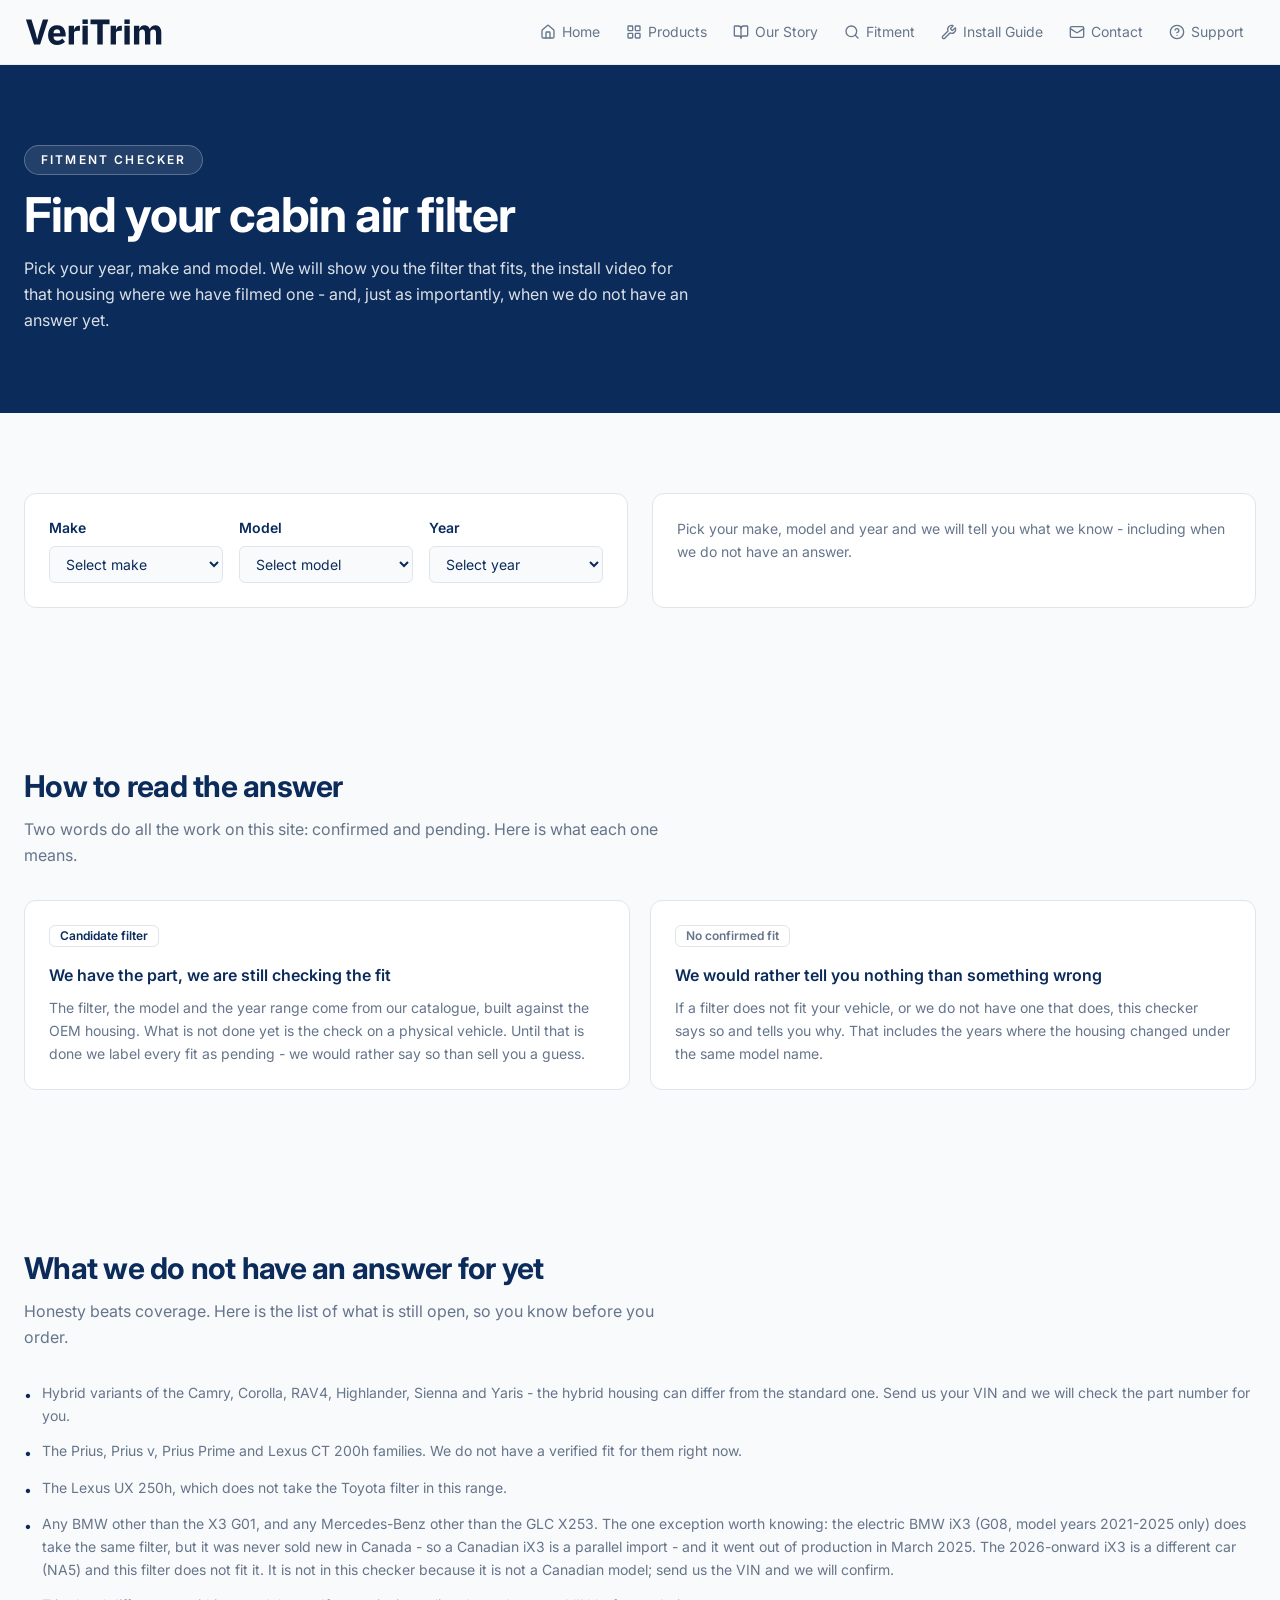
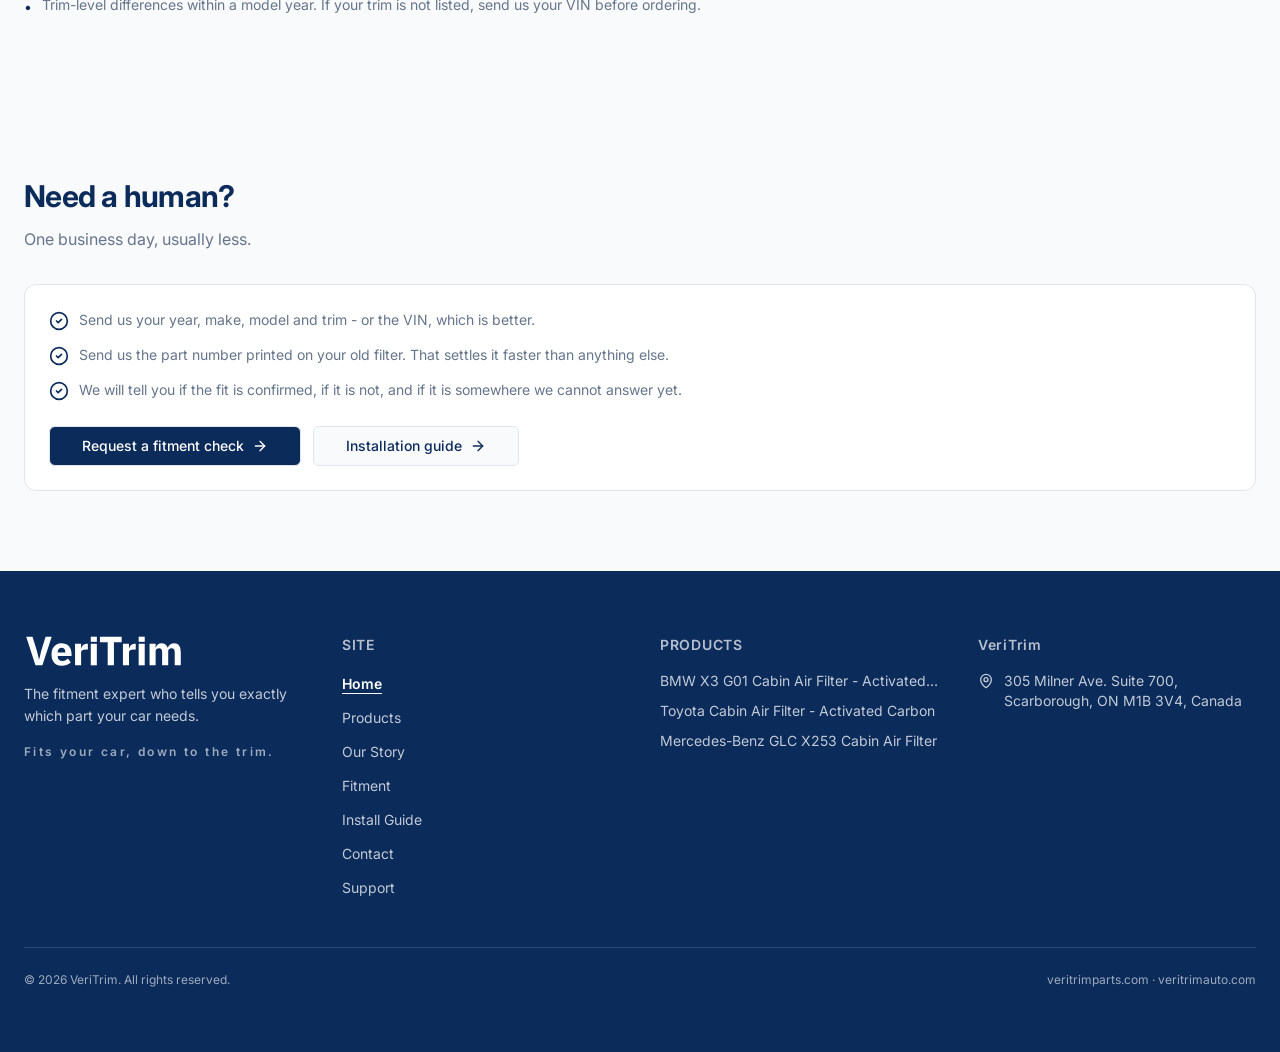
==== commit d37a40ab: "Brand alignment (2/4): official wordmark — navy SVG header, white SVG footer (square i-dot)" ====
--- a/fitment/index.html
+++ b/fitment/index.html
@@ -25,7 +25,7 @@
   <script src="../js/analytics.js" defer></script>
 </head>
 <body class="bg-background text-foreground">
-<header class="sticky top-0 z-50 w-full border-b border-border/60 bg-background/85 backdrop-blur-md"><div class="mx-auto flex h-16 max-w-7xl items-center justify-between gap-4 px-4 md:px-6"><a class="flex items-center gap-2" href="../index.html"><span class="flex size-9 items-center justify-center rounded-md bg-primary text-primary-foreground"><svg xmlns="http://www.w3.org/2000/svg" width="24" height="24" viewBox="0 0 24 24" fill="none" stroke="currentColor" stroke-width="2" stroke-linecap="round" stroke-linejoin="round" class="lucide lucide-shield-check size-5" aria-hidden="true"><path d="M20 13c0 5-3.5 7.5-7.66 8.95a1 1 0 0 1-.67-.01C7.5 20.5 4 18 4 13V6a1 1 0 0 1 1-1c2 0 4.5-1.2 6.24-2.72a1.17 1.17 0 0 1 1.52 0C14.51 3.81 17 5 19 5a1 1 0 0 1 1 1z"></path><path d="m9 12 2 2 4-4"></path></svg></span><span class="leading-tight"><span class="block text-base font-bold tracking-widest">VeriTrim</span><span class="block text-[10px] uppercase tracking-[0.18em] text-muted-foreground">Verify. Breathe. Drive.</span></span></a><nav class="hidden items-center gap-0.5 lg:flex" aria-label="Primary"><a class="flex items-center gap-1.5 rounded-md px-3 py-2 text-sm transition-colors text-muted-foreground hover:bg-muted/60 hover:text-foreground" href="../index.html"><svg xmlns="http://www.w3.org/2000/svg" width="24" height="24" viewBox="0 0 24 24" fill="none" stroke="currentColor" stroke-width="2" stroke-linecap="round" stroke-linejoin="round" class="lucide lucide-house size-4 shrink-0" aria-hidden="true"><path d="M15 21v-8a1 1 0 0 0-1-1h-4a1 1 0 0 0-1 1v8"></path><path d="M3 10a2 2 0 0 1 .709-1.528l7-6a2 2 0 0 1 2.582 0l7 6A2 2 0 0 1 21 10v9a2 2 0 0 1-2 2H5a2 2 0 0 1-2-2z"></path></svg>Home</a><a class="flex items-center gap-1.5 rounded-md px-3 py-2 text-sm transition-colors text-muted-foreground hover:bg-muted/60 hover:text-foreground" href="../index.html#products"><svg xmlns="http://www.w3.org/2000/svg" width="24" height="24" viewBox="0 0 24 24" fill="none" stroke="currentColor" stroke-width="2" stroke-linecap="round" stroke-linejoin="round" class="lucide lucide-layout-grid size-4 shrink-0" aria-hidden="true"><rect width="7" height="7" x="3" y="3" rx="1"></rect><rect width="7" height="7" x="14" y="3" rx="1"></rect><rect width="7" height="7" x="14" y="14" rx="1"></rect><rect width="7" height="7" x="3" y="14" rx="1"></rect></svg>Products</a><a class="flex items-center gap-1.5 rounded-md px-3 py-2 text-sm transition-colors text-muted-foreground hover:bg-muted/60 hover:text-foreground" href="../index.html#our-story"><svg xmlns="http://www.w3.org/2000/svg" width="24" height="24" viewBox="0 0 24 24" fill="none" stroke="currentColor" stroke-width="2" stroke-linecap="round" stroke-linejoin="round" class="lucide lucide-book-open size-4 shrink-0" aria-hidden="true"><path d="M12 7v14"></path><path d="M3 18a1 1 0 0 1-1-1V4a1 1 0 0 1 1-1h5a4 4 0 0 1 4 4 4 4 0 0 1 4-4h5a1 1 0 0 1 1 1v13a1 1 0 0 1-1 1h-6a3 3 0 0 0-3 3 3 3 0 0 0-3-3z"></path></svg>Our Story</a><a class="flex items-center gap-1.5 rounded-md px-3 py-2 text-sm transition-colors text-muted-foreground hover:bg-muted/60 hover:text-foreground" href="../fitment/index.html"><svg xmlns="http://www.w3.org/2000/svg" width="24" height="24" viewBox="0 0 24 24" fill="none" stroke="currentColor" stroke-width="2" stroke-linecap="round" stroke-linejoin="round" class="lucide lucide-search size-4 shrink-0" aria-hidden="true"><path d="m21 21-4.34-4.34"></path><circle cx="11" cy="11" r="8"></circle></svg>Fitment</a><a class="flex items-center gap-1.5 rounded-md px-3 py-2 text-sm transition-colors text-muted-foreground hover:bg-muted/60 hover:text-foreground" href="../guides/install-cabin-air-filter/index.html"><svg xmlns="http://www.w3.org/2000/svg" width="24" height="24" viewBox="0 0 24 24" fill="none" stroke="currentColor" stroke-width="2" stroke-linecap="round" stroke-linejoin="round" class="lucide lucide-wrench size-4 shrink-0" aria-hidden="true"><path d="M14.7 6.3a1 1 0 0 0 0 1.4l1.6 1.6a1 1 0 0 0 1.4 0l3.106-3.105c.32-.322.863-.22.983.218a6 6 0 0 1-8.259 7.057l-7.91 7.91a1 1 0 0 1-2.999-3l7.91-7.91a6 6 0 0 1 7.057-8.259c.438.12.54.662.219.984z"></path></svg>Install Guide</a><a class="flex items-center gap-1.5 rounded-md px-3 py-2 text-sm transition-colors text-muted-foreground hover:bg-muted/60 hover:text-foreground" href="../support/"><svg xmlns="http://www.w3.org/2000/svg" width="24" height="24" viewBox="0 0 24 24" fill="none" stroke="currentColor" stroke-width="2" stroke-linecap="round" stroke-linejoin="round" class="lucide lucide-mail size-4 shrink-0" aria-hidden="true"><path d="m22 7-8.991 5.727a2 2 0 0 1-2.009 0L2 7"></path><rect x="2" y="4" width="20" height="16" rx="2"></rect></svg>Contact</a><a class="flex items-center gap-1.5 rounded-md px-3 py-2 text-sm transition-colors text-muted-foreground hover:bg-muted/60 hover:text-foreground" href="../support/"><svg xmlns="http://www.w3.org/2000/svg" width="24" height="24" viewBox="0 0 24 24" fill="none" stroke="currentColor" stroke-width="2" stroke-linecap="round" stroke-linejoin="round" class="lucide lucide-help-circle size-4 shrink-0" aria-hidden="true"><circle cx="12" cy="12" r="10"></circle><path d="M9.09 9a3 3 0 0 1 5.83 1c0 2-3 3-3 3"></path><path d="M12 17h.01"></path></svg>Support</a></nav><div class="flex items-center gap-2 lg:hidden"><button data-slot="sheet-trigger" class="inline-flex items-center justify-center gap-2 whitespace-nowrap rounded-md text-sm font-medium focus-visible:outline-none focus-visible:ring-1 focus-visible:ring-ring disabled:pointer-events-none disabled:opacity-50 [&amp;_svg]:pointer-events-none [&amp;_svg]:size-4 [&amp;_svg]:shrink-0 hover-elevate active-elevate-2 border border-transparent h-9 w-9" aria-label="Open navigation menu" type="button" aria-haspopup="dialog" aria-expanded="false" data-state="closed"><svg xmlns="http://www.w3.org/2000/svg" width="24" height="24" viewBox="0 0 24 24" fill="none" stroke="currentColor" stroke-width="2" stroke-linecap="round" stroke-linejoin="round" class="lucide lucide-menu size-5" aria-hidden="true"><path d="M4 5h16"></path><path d="M4 12h16"></path><path d="M4 19h16"></path></svg></button></div></div></header><main class="flex-1"><section class="w-full bg-primary py-14 md:py-20">
+<header class="sticky top-0 z-50 w-full border-b border-border/60 bg-background/85 backdrop-blur-md"><div class="mx-auto flex h-16 max-w-7xl items-center justify-between gap-4 px-4 md:px-6"><a class="flex items-center" href="../index.html"><img src="../images/wordmark/VeriTrim-wordmark-navy.svg" alt="VeriTrim" class="h-7 w-auto"></a><nav class="hidden items-center gap-0.5 lg:flex" aria-label="Primary"><a class="flex items-center gap-1.5 rounded-md px-3 py-2 text-sm transition-colors text-muted-foreground hover:bg-muted/60 hover:text-foreground" href="../index.html"><svg xmlns="http://www.w3.org/2000/svg" width="24" height="24" viewBox="0 0 24 24" fill="none" stroke="currentColor" stroke-width="2" stroke-linecap="round" stroke-linejoin="round" class="lucide lucide-house size-4 shrink-0" aria-hidden="true"><path d="M15 21v-8a1 1 0 0 0-1-1h-4a1 1 0 0 0-1 1v8"></path><path d="M3 10a2 2 0 0 1 .709-1.528l7-6a2 2 0 0 1 2.582 0l7 6A2 2 0 0 1 21 10v9a2 2 0 0 1-2 2H5a2 2 0 0 1-2-2z"></path></svg>Home</a><a class="flex items-center gap-1.5 rounded-md px-3 py-2 text-sm transition-colors text-muted-foreground hover:bg-muted/60 hover:text-foreground" href="../index.html#products"><svg xmlns="http://www.w3.org/2000/svg" width="24" height="24" viewBox="0 0 24 24" fill="none" stroke="currentColor" stroke-width="2" stroke-linecap="round" stroke-linejoin="round" class="lucide lucide-layout-grid size-4 shrink-0" aria-hidden="true"><rect width="7" height="7" x="3" y="3" rx="1"></rect><rect width="7" height="7" x="14" y="3" rx="1"></rect><rect width="7" height="7" x="14" y="14" rx="1"></rect><rect width="7" height="7" x="3" y="14" rx="1"></rect></svg>Products</a><a class="flex items-center gap-1.5 rounded-md px-3 py-2 text-sm transition-colors text-muted-foreground hover:bg-muted/60 hover:text-foreground" href="../index.html#our-story"><svg xmlns="http://www.w3.org/2000/svg" width="24" height="24" viewBox="0 0 24 24" fill="none" stroke="currentColor" stroke-width="2" stroke-linecap="round" stroke-linejoin="round" class="lucide lucide-book-open size-4 shrink-0" aria-hidden="true"><path d="M12 7v14"></path><path d="M3 18a1 1 0 0 1-1-1V4a1 1 0 0 1 1-1h5a4 4 0 0 1 4 4 4 4 0 0 1 4-4h5a1 1 0 0 1 1 1v13a1 1 0 0 1-1 1h-6a3 3 0 0 0-3 3 3 3 0 0 0-3-3z"></path></svg>Our Story</a><a class="flex items-center gap-1.5 rounded-md px-3 py-2 text-sm transition-colors text-muted-foreground hover:bg-muted/60 hover:text-foreground" href="../fitment/index.html"><svg xmlns="http://www.w3.org/2000/svg" width="24" height="24" viewBox="0 0 24 24" fill="none" stroke="currentColor" stroke-width="2" stroke-linecap="round" stroke-linejoin="round" class="lucide lucide-search size-4 shrink-0" aria-hidden="true"><path d="m21 21-4.34-4.34"></path><circle cx="11" cy="11" r="8"></circle></svg>Fitment</a><a class="flex items-center gap-1.5 rounded-md px-3 py-2 text-sm transition-colors text-muted-foreground hover:bg-muted/60 hover:text-foreground" href="../guides/install-cabin-air-filter/index.html"><svg xmlns="http://www.w3.org/2000/svg" width="24" height="24" viewBox="0 0 24 24" fill="none" stroke="currentColor" stroke-width="2" stroke-linecap="round" stroke-linejoin="round" class="lucide lucide-wrench size-4 shrink-0" aria-hidden="true"><path d="M14.7 6.3a1 1 0 0 0 0 1.4l1.6 1.6a1 1 0 0 0 1.4 0l3.106-3.105c.32-.322.863-.22.983.218a6 6 0 0 1-8.259 7.057l-7.91 7.91a1 1 0 0 1-2.999-3l7.91-7.91a6 6 0 0 1 7.057-8.259c.438.12.54.662.219.984z"></path></svg>Install Guide</a><a class="flex items-center gap-1.5 rounded-md px-3 py-2 text-sm transition-colors text-muted-foreground hover:bg-muted/60 hover:text-foreground" href="../support/"><svg xmlns="http://www.w3.org/2000/svg" width="24" height="24" viewBox="0 0 24 24" fill="none" stroke="currentColor" stroke-width="2" stroke-linecap="round" stroke-linejoin="round" class="lucide lucide-mail size-4 shrink-0" aria-hidden="true"><path d="m22 7-8.991 5.727a2 2 0 0 1-2.009 0L2 7"></path><rect x="2" y="4" width="20" height="16" rx="2"></rect></svg>Contact</a><a class="flex items-center gap-1.5 rounded-md px-3 py-2 text-sm transition-colors text-muted-foreground hover:bg-muted/60 hover:text-foreground" href="../support/"><svg xmlns="http://www.w3.org/2000/svg" width="24" height="24" viewBox="0 0 24 24" fill="none" stroke="currentColor" stroke-width="2" stroke-linecap="round" stroke-linejoin="round" class="lucide lucide-help-circle size-4 shrink-0" aria-hidden="true"><circle cx="12" cy="12" r="10"></circle><path d="M9.09 9a3 3 0 0 1 5.83 1c0 2-3 3-3 3"></path><path d="M12 17h.01"></path></svg>Support</a></nav><div class="flex items-center gap-2 lg:hidden"><button data-slot="sheet-trigger" class="inline-flex items-center justify-center gap-2 whitespace-nowrap rounded-md text-sm font-medium focus-visible:outline-none focus-visible:ring-1 focus-visible:ring-ring disabled:pointer-events-none disabled:opacity-50 [&amp;_svg]:pointer-events-none [&amp;_svg]:size-4 [&amp;_svg]:shrink-0 hover-elevate active-elevate-2 border border-transparent h-9 w-9" aria-label="Open navigation menu" type="button" aria-haspopup="dialog" aria-expanded="false" data-state="closed"><svg xmlns="http://www.w3.org/2000/svg" width="24" height="24" viewBox="0 0 24 24" fill="none" stroke="currentColor" stroke-width="2" stroke-linecap="round" stroke-linejoin="round" class="lucide lucide-menu size-5" aria-hidden="true"><path d="M4 5h16"></path><path d="M4 12h16"></path><path d="M4 19h16"></path></svg></button></div></div></header><main class="flex-1"><section class="w-full bg-primary py-14 md:py-20">
   <div class="mx-auto max-w-7xl px-4 md:px-6">
     <div class="max-w-2xl text-primary-foreground">
       <p class="mb-4 inline-block rounded-full border border-primary-foreground/25 bg-primary-foreground/10 px-4 py-1.5 text-xs font-semibold uppercase tracking-[0.18em]">Fitment checker</p>
@@ -60,7 +60,7 @@
     </div>
   </div>
 </section><section class="w-full py-14 md:py-20"><div class="mx-auto max-w-7xl px-4 md:px-6"><div class="mb-8 max-w-2xl"><h2 class="text-2xl font-bold tracking-tight md:text-3xl">How to read the answer</h2><p class="mt-3 leading-relaxed text-muted-foreground">Two words do all the work on this site: confirmed and pending. Here is what each one means.</p></div><div class="grid grid-cols-1 gap-5 md:grid-cols-2"><div class="rounded-xl border border-border bg-card p-6"><div class="flex flex-wrap items-center gap-2"><span class="rounded-md border border-border px-2.5 py-0.5 text-xs font-semibold text-primary">Candidate filter</span></div><h3 class="mt-4 font-semibold">We have the part, we are still checking the fit</h3><p class="mt-2.5 text-sm leading-relaxed text-muted-foreground">The filter, the model and the year range come from our catalogue, built against the OEM housing. What is not done yet is the check on a physical vehicle. Until that is done we label every fit as pending - we would rather say so than sell you a guess.</p></div><div class="rounded-xl border border-border bg-card p-6"><div class="flex flex-wrap items-center gap-2"><span class="rounded-md border border-border px-2.5 py-0.5 text-xs font-semibold text-muted-foreground">No confirmed fit</span></div><h3 class="mt-4 font-semibold">We would rather tell you nothing than something wrong</h3><p class="mt-2.5 text-sm leading-relaxed text-muted-foreground">If a filter does not fit your vehicle, or we do not have one that does, this checker says so and tells you why. That includes the years where the housing changed under the same model name.</p></div></div></div></section><section class="w-full py-14 md:py-20"><div class="mx-auto max-w-7xl px-4 md:px-6"><div class="mb-8 max-w-2xl"><h2 class="text-2xl font-bold tracking-tight md:text-3xl">What we do not have an answer for yet</h2><p class="mt-3 leading-relaxed text-muted-foreground">Honesty beats coverage. Here is the list of what is still open, so you know before you order.</p></div><ul class="space-y-3"><li class="flex gap-2.5 text-sm leading-relaxed text-muted-foreground"><span class="mt-0.5 shrink-0 text-primary">•</span><span>Hybrid variants of the Camry, Corolla, RAV4, Highlander, Sienna and Yaris - the hybrid housing can differ from the standard one. Send us your VIN and we will check the part number for you.</span></li><li class="flex gap-2.5 text-sm leading-relaxed text-muted-foreground"><span class="mt-0.5 shrink-0 text-primary">•</span><span>The Prius, Prius v, Prius Prime and Lexus CT 200h families. We do not have a verified fit for them right now.</span></li><li class="flex gap-2.5 text-sm leading-relaxed text-muted-foreground"><span class="mt-0.5 shrink-0 text-primary">•</span><span>The Lexus UX 250h, which does not take the Toyota filter in this range.</span></li><li class="flex gap-2.5 text-sm leading-relaxed text-muted-foreground"><span class="mt-0.5 shrink-0 text-primary">•</span><span>Any BMW other than the X3 G01, and any Mercedes-Benz other than the GLC X253. The one exception worth knowing: the electric BMW iX3 (G08, model years 2021-2025 only) does take the same filter, but it was never sold new in Canada - so a Canadian iX3 is a parallel import - and it went out of production in March 2025. The 2026-onward iX3 is a different car (NA5) and this filter does not fit it. It is not in this checker because it is not a Canadian model; send us the VIN and we will confirm.</span></li><li class="flex gap-2.5 text-sm leading-relaxed text-muted-foreground"><span class="mt-0.5 shrink-0 text-primary">•</span><span>Trim-level differences within a model year. If your trim is not listed, send us your VIN before ordering.</span></li></ul></div></section><section class="w-full py-14 md:py-20"><div class="mx-auto max-w-7xl px-4 md:px-6"><div class="mb-8 max-w-2xl"><h2 class="text-2xl font-bold tracking-tight md:text-3xl">Need a human?</h2><p class="mt-3 leading-relaxed text-muted-foreground">One business day, usually less.</p></div><div class="rounded-xl border border-border bg-card p-6"><ul class="space-y-3"><li class="flex gap-2.5 text-sm leading-relaxed text-muted-foreground"><span class="mt-0.5 shrink-0 text-primary"><svg xmlns="http://www.w3.org/2000/svg" width="24" height="24" viewBox="0 0 24 24" fill="none" stroke="currentColor" stroke-width="2" stroke-linecap="round" stroke-linejoin="round" class="lucide lucide-circle-check size-5" aria-hidden="true"><circle cx="12" cy="12" r="10"></circle><path d="m9 12 2 2 4-4"></path></svg></span><span>Send us your year, make, model and trim - or the VIN, which is better.</span></li><li class="flex gap-2.5 text-sm leading-relaxed text-muted-foreground"><span class="mt-0.5 shrink-0 text-primary"><svg xmlns="http://www.w3.org/2000/svg" width="24" height="24" viewBox="0 0 24 24" fill="none" stroke="currentColor" stroke-width="2" stroke-linecap="round" stroke-linejoin="round" class="lucide lucide-circle-check size-5" aria-hidden="true"><circle cx="12" cy="12" r="10"></circle><path d="m9 12 2 2 4-4"></path></svg></span><span>Send us the part number printed on your old filter. That settles it faster than anything else.</span></li><li class="flex gap-2.5 text-sm leading-relaxed text-muted-foreground"><span class="mt-0.5 shrink-0 text-primary"><svg xmlns="http://www.w3.org/2000/svg" width="24" height="24" viewBox="0 0 24 24" fill="none" stroke="currentColor" stroke-width="2" stroke-linecap="round" stroke-linejoin="round" class="lucide lucide-circle-check size-5" aria-hidden="true"><circle cx="12" cy="12" r="10"></circle><path d="m9 12 2 2 4-4"></path></svg></span><span>We will tell you if the fit is confirmed, if it is not, and if it is somewhere we cannot answer yet.</span></li></ul><div class="mt-6 flex flex-wrap gap-3"><a class="inline-flex items-center justify-center gap-2 whitespace-nowrap rounded-md text-sm font-medium focus-visible:outline-none focus-visible:ring-1 focus-visible:ring-ring disabled:pointer-events-none disabled:opacity-50 [&_svg]:pointer-events-none [&_svg]:size-4 [&_svg]:shrink-0 border min-h-10 px-8 border-border bg-primary text-primary-foreground" href="../support/">Request a fitment check<svg xmlns="http://www.w3.org/2000/svg" width="24" height="24" viewBox="0 0 24 24" fill="none" stroke="currentColor" stroke-width="2" stroke-linecap="round" stroke-linejoin="round" class="lucide lucide-arrow-right size-4" aria-hidden="true"><path d="M5 12h14"></path><path d="m12 5 7 7-7 7"></path></svg></a><a class="inline-flex items-center justify-center gap-2 whitespace-nowrap rounded-md text-sm font-medium focus-visible:outline-none focus-visible:ring-1 focus-visible:ring-ring disabled:pointer-events-none disabled:opacity-50 [&_svg]:pointer-events-none [&_svg]:size-4 [&_svg]:shrink-0 border min-h-10 px-8 border-border bg-background text-foreground" href="../guides/install-cabin-air-filter/index.html">Installation guide<svg xmlns="http://www.w3.org/2000/svg" width="24" height="24" viewBox="0 0 24 24" fill="none" stroke="currentColor" stroke-width="2" stroke-linecap="round" stroke-linejoin="round" class="lucide lucide-arrow-right size-4" aria-hidden="true"><path d="M5 12h14"></path><path d="m12 5 7 7-7 7"></path></svg></a></div></div></div></section></main>
-<footer class="w-full bg-primary text-primary-foreground"><div class="mx-auto max-w-7xl px-4 py-12 md:px-6 md:py-16"><div class="grid grid-cols-1 gap-10 md:grid-cols-2 lg:grid-cols-4"><div class="space-y-4"><div class="flex items-center gap-2"><span class="flex size-9 items-center justify-center rounded-md bg-primary-foreground/10"><svg xmlns="http://www.w3.org/2000/svg" width="24" height="24" viewBox="0 0 24 24" fill="none" stroke="currentColor" stroke-width="2" stroke-linecap="round" stroke-linejoin="round" class="lucide lucide-shield-check size-5" aria-hidden="true"><path d="M20 13c0 5-3.5 7.5-7.66 8.95a1 1 0 0 1-.67-.01C7.5 20.5 4 18 4 13V6a1 1 0 0 1 1-1c2 0 4.5-1.2 6.24-2.72a1.17 1.17 0 0 1 1.52 0C14.51 3.81 17 5 19 5a1 1 0 0 1 1 1z"></path><path d="m9 12 2 2 4-4"></path></svg></span><span class="text-lg font-bold tracking-widest">VeriTrim</span></div><p class="text-sm leading-relaxed text-primary-foreground/75">The fitment expert who tells you exactly which part your car needs.</p><p class="text-xs font-semibold tracking-[0.2em] text-primary-foreground/60">Fits your car, down to the trim.</p></div><div><h3 class="mb-4 text-sm font-semibold uppercase tracking-wider text-primary-foreground/70">Site</h3><ul class="space-y-2.5"><li><a aria-current="page" class="text-sm font-semibold text-primary-foreground underline underline-offset-4" href="../index.html">Home</a></li><li><a class="text-sm text-primary-foreground/75 transition-colors hover:text-primary-foreground" href="../index.html#products">Products</a></li><li><a class="text-sm text-primary-foreground/75 transition-colors hover:text-primary-foreground" href="../index.html#our-story">Our Story</a></li><li><a class="text-sm text-primary-foreground/75 transition-colors hover:text-primary-foreground" href="../fitment/index.html">Fitment</a></li><li><a class="text-sm text-primary-foreground/75 transition-colors hover:text-primary-foreground" href="../guides/install-cabin-air-filter/index.html">Install Guide</a></li><li><a class="text-sm text-primary-foreground/75 transition-colors hover:text-primary-foreground" href="../support/">Contact</a></li><li><a class="text-sm text-primary-foreground/75 transition-colors hover:text-primary-foreground" href="../support/">Support</a></li></ul></div><div><h3 class="mb-4 text-sm font-semibold uppercase tracking-wider text-primary-foreground/70">Products</h3><ul class="space-y-2.5"><li><a class="line-clamp-1 text-sm text-primary-foreground/75 transition-colors hover:text-primary-foreground" href="../products/bmw-x3-g01-cabin-air-filter/index.html">BMW X3 G01 Cabin Air Filter - Activated Carbon</a></li><li><a class="line-clamp-1 text-sm text-primary-foreground/75 transition-colors hover:text-primary-foreground" href="../products/toyota-cabin-air-filter/index.html">Toyota Cabin Air Filter - Activated Carbon</a></li><li><a class="line-clamp-1 text-sm text-primary-foreground/75 transition-colors hover:text-primary-foreground" href="../products/mercedes-benz-glc-x253-cabin-air-filter/index.html">Mercedes-Benz GLC X253 Cabin Air Filter</a></li></ul></div><div><h3 class="mb-4 text-sm font-semibold tracking-wider text-primary-foreground/70">VeriTrim</h3><ul class="space-y-3 text-sm text-primary-foreground/75"><li class="flex gap-2.5"><svg xmlns="http://www.w3.org/2000/svg" width="24" height="24" viewBox="0 0 24 24" fill="none" stroke="currentColor" stroke-width="2" stroke-linecap="round" stroke-linejoin="round" class="lucide lucide-map-pin mt-0.5 size-4 shrink-0" aria-hidden="true"><path d="M20 10c0 4.993-5.539 10.193-7.399 11.799a1 1 0 0 1-1.202 0C9.539 20.193 4 14.993 4 10a8 8 0 0 1 16 0"></path><circle cx="12" cy="10" r="3"></circle></svg><span>305 Milner Ave. Suite 700, Scarborough, ON M1B 3V4, Canada</span></li></ul></div></div><div class="mt-12 flex flex-col items-start justify-between gap-3 border-t border-primary-foreground/15 pt-6 text-xs text-primary-foreground/60 md:flex-row md:items-center"><p>© 2026 VeriTrim. All rights reserved.</p><p>veritrimparts.com · veritrimauto.com</p></div></div></footer>
+<footer class="w-full bg-primary text-primary-foreground"><div class="mx-auto max-w-7xl px-4 py-12 md:px-6 md:py-16"><div class="grid grid-cols-1 gap-10 md:grid-cols-2 lg:grid-cols-4"><div class="space-y-4"><div class="flex items-center"><img src="../images/wordmark/VeriTrim-wordmark-white-transparent.svg" alt="VeriTrim" class="h-8 w-auto"></div><p class="text-sm leading-relaxed text-primary-foreground/75">The fitment expert who tells you exactly which part your car needs.</p><p class="text-xs font-semibold tracking-[0.2em] text-primary-foreground/60">Fits your car, down to the trim.</p></div><div><h3 class="mb-4 text-sm font-semibold uppercase tracking-wider text-primary-foreground/70">Site</h3><ul class="space-y-2.5"><li><a aria-current="page" class="text-sm font-semibold text-primary-foreground underline underline-offset-4" href="../index.html">Home</a></li><li><a class="text-sm text-primary-foreground/75 transition-colors hover:text-primary-foreground" href="../index.html#products">Products</a></li><li><a class="text-sm text-primary-foreground/75 transition-colors hover:text-primary-foreground" href="../index.html#our-story">Our Story</a></li><li><a class="text-sm text-primary-foreground/75 transition-colors hover:text-primary-foreground" href="../fitment/index.html">Fitment</a></li><li><a class="text-sm text-primary-foreground/75 transition-colors hover:text-primary-foreground" href="../guides/install-cabin-air-filter/index.html">Install Guide</a></li><li><a class="text-sm text-primary-foreground/75 transition-colors hover:text-primary-foreground" href="../support/">Contact</a></li><li><a class="text-sm text-primary-foreground/75 transition-colors hover:text-primary-foreground" href="../support/">Support</a></li></ul></div><div><h3 class="mb-4 text-sm font-semibold uppercase tracking-wider text-primary-foreground/70">Products</h3><ul class="space-y-2.5"><li><a class="line-clamp-1 text-sm text-primary-foreground/75 transition-colors hover:text-primary-foreground" href="../products/bmw-x3-g01-cabin-air-filter/index.html">BMW X3 G01 Cabin Air Filter - Activated Carbon</a></li><li><a class="line-clamp-1 text-sm text-primary-foreground/75 transition-colors hover:text-primary-foreground" href="../products/toyota-cabin-air-filter/index.html">Toyota Cabin Air Filter - Activated Carbon</a></li><li><a class="line-clamp-1 text-sm text-primary-foreground/75 transition-colors hover:text-primary-foreground" href="../products/mercedes-benz-glc-x253-cabin-air-filter/index.html">Mercedes-Benz GLC X253 Cabin Air Filter</a></li></ul></div><div><h3 class="mb-4 text-sm font-semibold tracking-wider text-primary-foreground/70">VeriTrim</h3><ul class="space-y-3 text-sm text-primary-foreground/75"><li class="flex gap-2.5"><svg xmlns="http://www.w3.org/2000/svg" width="24" height="24" viewBox="0 0 24 24" fill="none" stroke="currentColor" stroke-width="2" stroke-linecap="round" stroke-linejoin="round" class="lucide lucide-map-pin mt-0.5 size-4 shrink-0" aria-hidden="true"><path d="M20 10c0 4.993-5.539 10.193-7.399 11.799a1 1 0 0 1-1.202 0C9.539 20.193 4 14.993 4 10a8 8 0 0 1 16 0"></path><circle cx="12" cy="10" r="3"></circle></svg><span>305 Milner Ave. Suite 700, Scarborough, ON M1B 3V4, Canada</span></li></ul></div></div><div class="mt-12 flex flex-col items-start justify-between gap-3 border-t border-primary-foreground/15 pt-6 text-xs text-primary-foreground/60 md:flex-row md:items-center"><p>© 2026 VeriTrim. All rights reserved.</p><p>veritrimparts.com · veritrimauto.com</p></div></div></footer>
 <script>
 (function () {
   var PRODUCTS = {
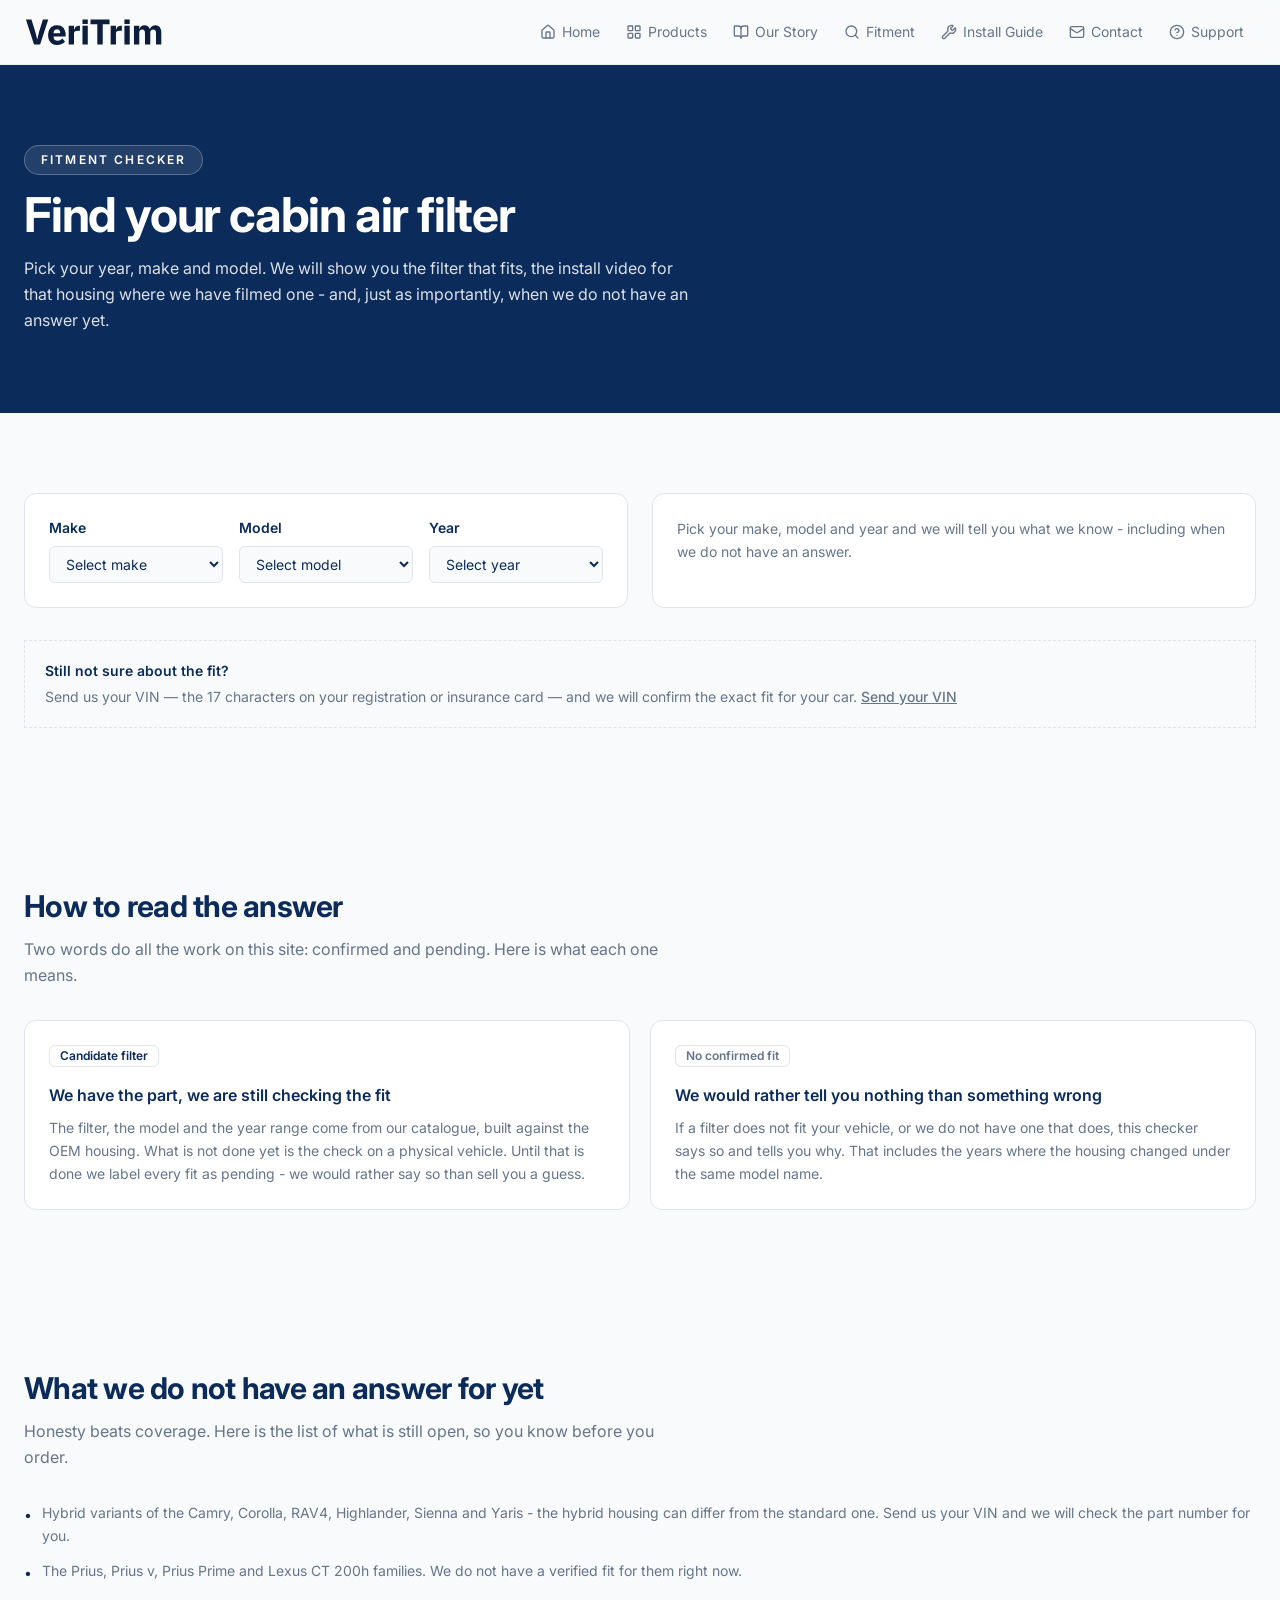
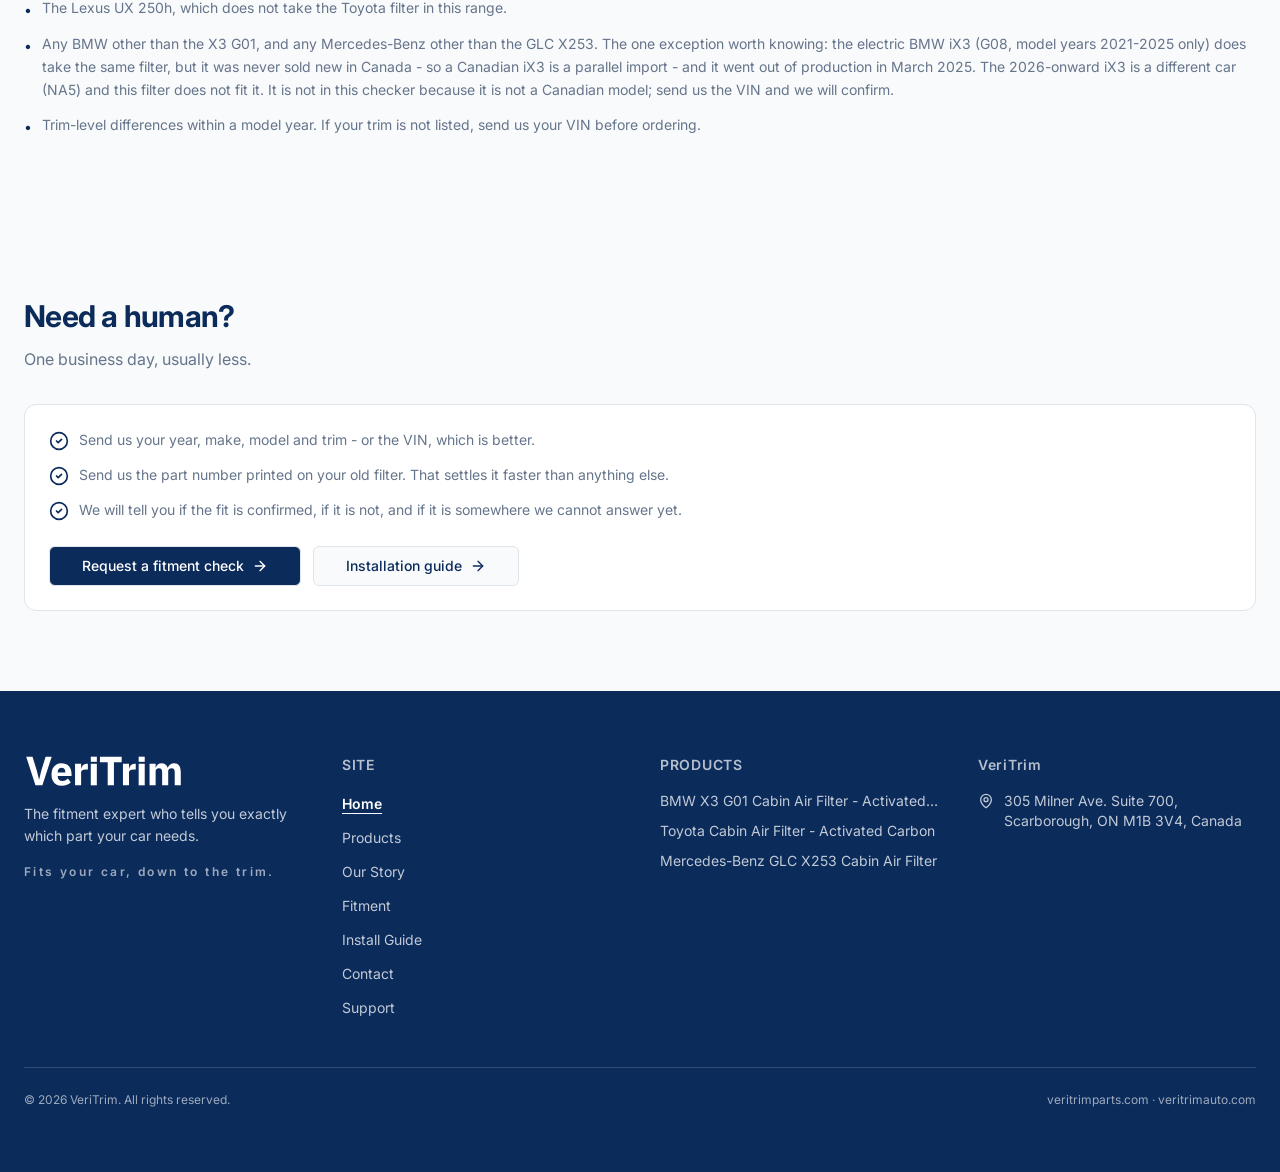
==== commit d8cea5d0: "Brand alignment (3/4): Our Story rewritten to three pillars; VIN check entry (fitment + support)" ====
--- a/fitment/index.html
+++ b/fitment/index.html
@@ -58,6 +58,10 @@
         <p class="text-sm leading-relaxed text-muted-foreground">Pick your make, model and year and we will tell you what we know - including when we do not have an answer.</p>
       </div>
     </div>
+    <div class="mt-8 border border-dashed border-foreground/30 p-5">
+      <p class="text-sm font-semibold">Still not sure about the fit?</p>
+      <p class="mt-1.5 text-sm text-muted-foreground">Send us your VIN — the 17 characters on your registration or insurance card — and we will confirm the exact fit for your car. <a class="font-medium underline" href="../support/index.html#vin-check">Send your VIN</a></p>
+    </div>
   </div>
 </section><section class="w-full py-14 md:py-20"><div class="mx-auto max-w-7xl px-4 md:px-6"><div class="mb-8 max-w-2xl"><h2 class="text-2xl font-bold tracking-tight md:text-3xl">How to read the answer</h2><p class="mt-3 leading-relaxed text-muted-foreground">Two words do all the work on this site: confirmed and pending. Here is what each one means.</p></div><div class="grid grid-cols-1 gap-5 md:grid-cols-2"><div class="rounded-xl border border-border bg-card p-6"><div class="flex flex-wrap items-center gap-2"><span class="rounded-md border border-border px-2.5 py-0.5 text-xs font-semibold text-primary">Candidate filter</span></div><h3 class="mt-4 font-semibold">We have the part, we are still checking the fit</h3><p class="mt-2.5 text-sm leading-relaxed text-muted-foreground">The filter, the model and the year range come from our catalogue, built against the OEM housing. What is not done yet is the check on a physical vehicle. Until that is done we label every fit as pending - we would rather say so than sell you a guess.</p></div><div class="rounded-xl border border-border bg-card p-6"><div class="flex flex-wrap items-center gap-2"><span class="rounded-md border border-border px-2.5 py-0.5 text-xs font-semibold text-muted-foreground">No confirmed fit</span></div><h3 class="mt-4 font-semibold">We would rather tell you nothing than something wrong</h3><p class="mt-2.5 text-sm leading-relaxed text-muted-foreground">If a filter does not fit your vehicle, or we do not have one that does, this checker says so and tells you why. That includes the years where the housing changed under the same model name.</p></div></div></div></section><section class="w-full py-14 md:py-20"><div class="mx-auto max-w-7xl px-4 md:px-6"><div class="mb-8 max-w-2xl"><h2 class="text-2xl font-bold tracking-tight md:text-3xl">What we do not have an answer for yet</h2><p class="mt-3 leading-relaxed text-muted-foreground">Honesty beats coverage. Here is the list of what is still open, so you know before you order.</p></div><ul class="space-y-3"><li class="flex gap-2.5 text-sm leading-relaxed text-muted-foreground"><span class="mt-0.5 shrink-0 text-primary">•</span><span>Hybrid variants of the Camry, Corolla, RAV4, Highlander, Sienna and Yaris - the hybrid housing can differ from the standard one. Send us your VIN and we will check the part number for you.</span></li><li class="flex gap-2.5 text-sm leading-relaxed text-muted-foreground"><span class="mt-0.5 shrink-0 text-primary">•</span><span>The Prius, Prius v, Prius Prime and Lexus CT 200h families. We do not have a verified fit for them right now.</span></li><li class="flex gap-2.5 text-sm leading-relaxed text-muted-foreground"><span class="mt-0.5 shrink-0 text-primary">•</span><span>The Lexus UX 250h, which does not take the Toyota filter in this range.</span></li><li class="flex gap-2.5 text-sm leading-relaxed text-muted-foreground"><span class="mt-0.5 shrink-0 text-primary">•</span><span>Any BMW other than the X3 G01, and any Mercedes-Benz other than the GLC X253. The one exception worth knowing: the electric BMW iX3 (G08, model years 2021-2025 only) does take the same filter, but it was never sold new in Canada - so a Canadian iX3 is a parallel import - and it went out of production in March 2025. The 2026-onward iX3 is a different car (NA5) and this filter does not fit it. It is not in this checker because it is not a Canadian model; send us the VIN and we will confirm.</span></li><li class="flex gap-2.5 text-sm leading-relaxed text-muted-foreground"><span class="mt-0.5 shrink-0 text-primary">•</span><span>Trim-level differences within a model year. If your trim is not listed, send us your VIN before ordering.</span></li></ul></div></section><section class="w-full py-14 md:py-20"><div class="mx-auto max-w-7xl px-4 md:px-6"><div class="mb-8 max-w-2xl"><h2 class="text-2xl font-bold tracking-tight md:text-3xl">Need a human?</h2><p class="mt-3 leading-relaxed text-muted-foreground">One business day, usually less.</p></div><div class="rounded-xl border border-border bg-card p-6"><ul class="space-y-3"><li class="flex gap-2.5 text-sm leading-relaxed text-muted-foreground"><span class="mt-0.5 shrink-0 text-primary"><svg xmlns="http://www.w3.org/2000/svg" width="24" height="24" viewBox="0 0 24 24" fill="none" stroke="currentColor" stroke-width="2" stroke-linecap="round" stroke-linejoin="round" class="lucide lucide-circle-check size-5" aria-hidden="true"><circle cx="12" cy="12" r="10"></circle><path d="m9 12 2 2 4-4"></path></svg></span><span>Send us your year, make, model and trim - or the VIN, which is better.</span></li><li class="flex gap-2.5 text-sm leading-relaxed text-muted-foreground"><span class="mt-0.5 shrink-0 text-primary"><svg xmlns="http://www.w3.org/2000/svg" width="24" height="24" viewBox="0 0 24 24" fill="none" stroke="currentColor" stroke-width="2" stroke-linecap="round" stroke-linejoin="round" class="lucide lucide-circle-check size-5" aria-hidden="true"><circle cx="12" cy="12" r="10"></circle><path d="m9 12 2 2 4-4"></path></svg></span><span>Send us the part number printed on your old filter. That settles it faster than anything else.</span></li><li class="flex gap-2.5 text-sm leading-relaxed text-muted-foreground"><span class="mt-0.5 shrink-0 text-primary"><svg xmlns="http://www.w3.org/2000/svg" width="24" height="24" viewBox="0 0 24 24" fill="none" stroke="currentColor" stroke-width="2" stroke-linecap="round" stroke-linejoin="round" class="lucide lucide-circle-check size-5" aria-hidden="true"><circle cx="12" cy="12" r="10"></circle><path d="m9 12 2 2 4-4"></path></svg></span><span>We will tell you if the fit is confirmed, if it is not, and if it is somewhere we cannot answer yet.</span></li></ul><div class="mt-6 flex flex-wrap gap-3"><a class="inline-flex items-center justify-center gap-2 whitespace-nowrap rounded-md text-sm font-medium focus-visible:outline-none focus-visible:ring-1 focus-visible:ring-ring disabled:pointer-events-none disabled:opacity-50 [&_svg]:pointer-events-none [&_svg]:size-4 [&_svg]:shrink-0 border min-h-10 px-8 border-border bg-primary text-primary-foreground" href="../support/">Request a fitment check<svg xmlns="http://www.w3.org/2000/svg" width="24" height="24" viewBox="0 0 24 24" fill="none" stroke="currentColor" stroke-width="2" stroke-linecap="round" stroke-linejoin="round" class="lucide lucide-arrow-right size-4" aria-hidden="true"><path d="M5 12h14"></path><path d="m12 5 7 7-7 7"></path></svg></a><a class="inline-flex items-center justify-center gap-2 whitespace-nowrap rounded-md text-sm font-medium focus-visible:outline-none focus-visible:ring-1 focus-visible:ring-ring disabled:pointer-events-none disabled:opacity-50 [&_svg]:pointer-events-none [&_svg]:size-4 [&_svg]:shrink-0 border min-h-10 px-8 border-border bg-background text-foreground" href="../guides/install-cabin-air-filter/index.html">Installation guide<svg xmlns="http://www.w3.org/2000/svg" width="24" height="24" viewBox="0 0 24 24" fill="none" stroke="currentColor" stroke-width="2" stroke-linecap="round" stroke-linejoin="round" class="lucide lucide-arrow-right size-4" aria-hidden="true"><path d="M5 12h14"></path><path d="m12 5 7 7-7 7"></path></svg></a></div></div></div></section></main>
 <footer class="w-full bg-primary text-primary-foreground"><div class="mx-auto max-w-7xl px-4 py-12 md:px-6 md:py-16"><div class="grid grid-cols-1 gap-10 md:grid-cols-2 lg:grid-cols-4"><div class="space-y-4"><div class="flex items-center"><img src="../images/wordmark/VeriTrim-wordmark-white-transparent.svg" alt="VeriTrim" class="h-8 w-auto"></div><p class="text-sm leading-relaxed text-primary-foreground/75">The fitment expert who tells you exactly which part your car needs.</p><p class="text-xs font-semibold tracking-[0.2em] text-primary-foreground/60">Fits your car, down to the trim.</p></div><div><h3 class="mb-4 text-sm font-semibold uppercase tracking-wider text-primary-foreground/70">Site</h3><ul class="space-y-2.5"><li><a aria-current="page" class="text-sm font-semibold text-primary-foreground underline underline-offset-4" href="../index.html">Home</a></li><li><a class="text-sm text-primary-foreground/75 transition-colors hover:text-primary-foreground" href="../index.html#products">Products</a></li><li><a class="text-sm text-primary-foreground/75 transition-colors hover:text-primary-foreground" href="../index.html#our-story">Our Story</a></li><li><a class="text-sm text-primary-foreground/75 transition-colors hover:text-primary-foreground" href="../fitment/index.html">Fitment</a></li><li><a class="text-sm text-primary-foreground/75 transition-colors hover:text-primary-foreground" href="../guides/install-cabin-air-filter/index.html">Install Guide</a></li><li><a class="text-sm text-primary-foreground/75 transition-colors hover:text-primary-foreground" href="../support/">Contact</a></li><li><a class="text-sm text-primary-foreground/75 transition-colors hover:text-primary-foreground" href="../support/">Support</a></li></ul></div><div><h3 class="mb-4 text-sm font-semibold uppercase tracking-wider text-primary-foreground/70">Products</h3><ul class="space-y-2.5"><li><a class="line-clamp-1 text-sm text-primary-foreground/75 transition-colors hover:text-primary-foreground" href="../products/bmw-x3-g01-cabin-air-filter/index.html">BMW X3 G01 Cabin Air Filter - Activated Carbon</a></li><li><a class="line-clamp-1 text-sm text-primary-foreground/75 transition-colors hover:text-primary-foreground" href="../products/toyota-cabin-air-filter/index.html">Toyota Cabin Air Filter - Activated Carbon</a></li><li><a class="line-clamp-1 text-sm text-primary-foreground/75 transition-colors hover:text-primary-foreground" href="../products/mercedes-benz-glc-x253-cabin-air-filter/index.html">Mercedes-Benz GLC X253 Cabin Air Filter</a></li></ul></div><div><h3 class="mb-4 text-sm font-semibold tracking-wider text-primary-foreground/70">VeriTrim</h3><ul class="space-y-3 text-sm text-primary-foreground/75"><li class="flex gap-2.5"><svg xmlns="http://www.w3.org/2000/svg" width="24" height="24" viewBox="0 0 24 24" fill="none" stroke="currentColor" stroke-width="2" stroke-linecap="round" stroke-linejoin="round" class="lucide lucide-map-pin mt-0.5 size-4 shrink-0" aria-hidden="true"><path d="M20 10c0 4.993-5.539 10.193-7.399 11.799a1 1 0 0 1-1.202 0C9.539 20.193 4 14.993 4 10a8 8 0 0 1 16 0"></path><circle cx="12" cy="10" r="3"></circle></svg><span>305 Milner Ave. Suite 700, Scarborough, ON M1B 3V4, Canada</span></li></ul></div></div><div class="mt-12 flex flex-col items-start justify-between gap-3 border-t border-primary-foreground/15 pt-6 text-xs text-primary-foreground/60 md:flex-row md:items-center"><p>© 2026 VeriTrim. All rights reserved.</p><p>veritrimparts.com · veritrimauto.com</p></div></div></footer>
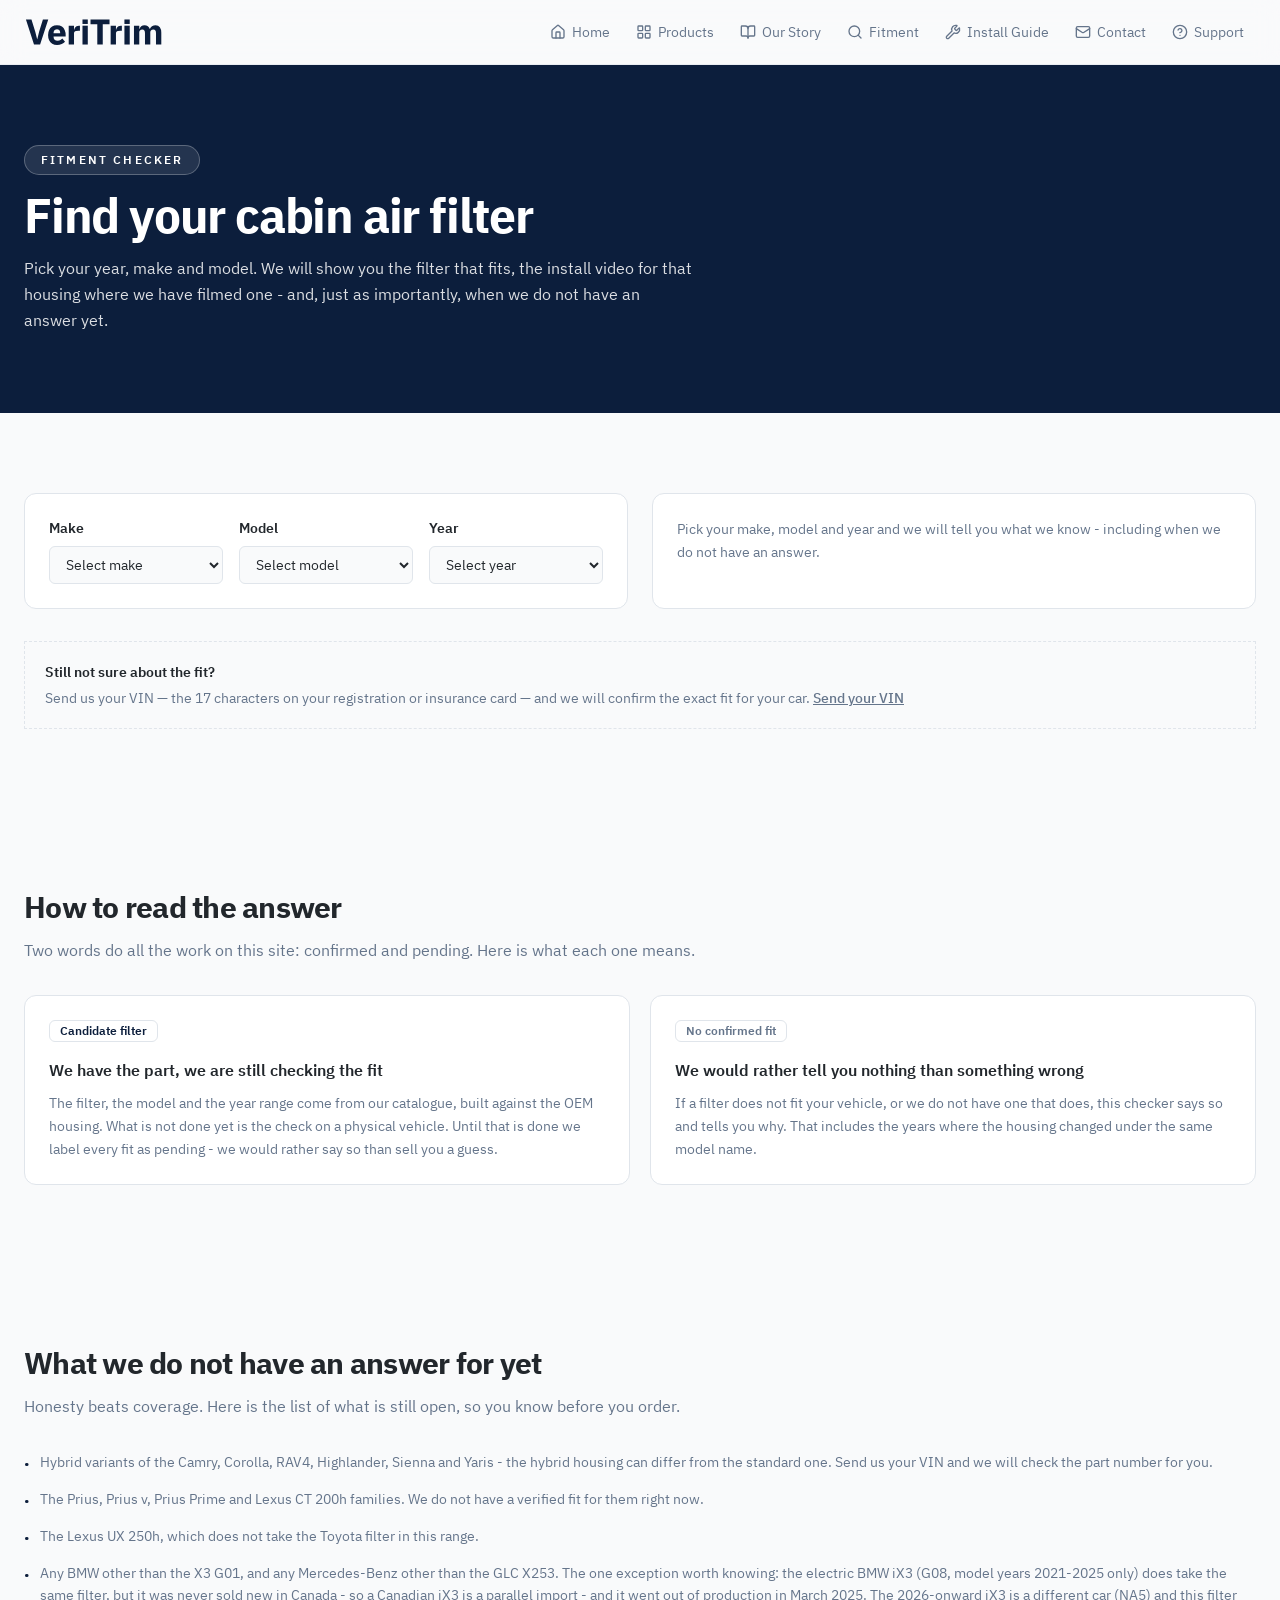
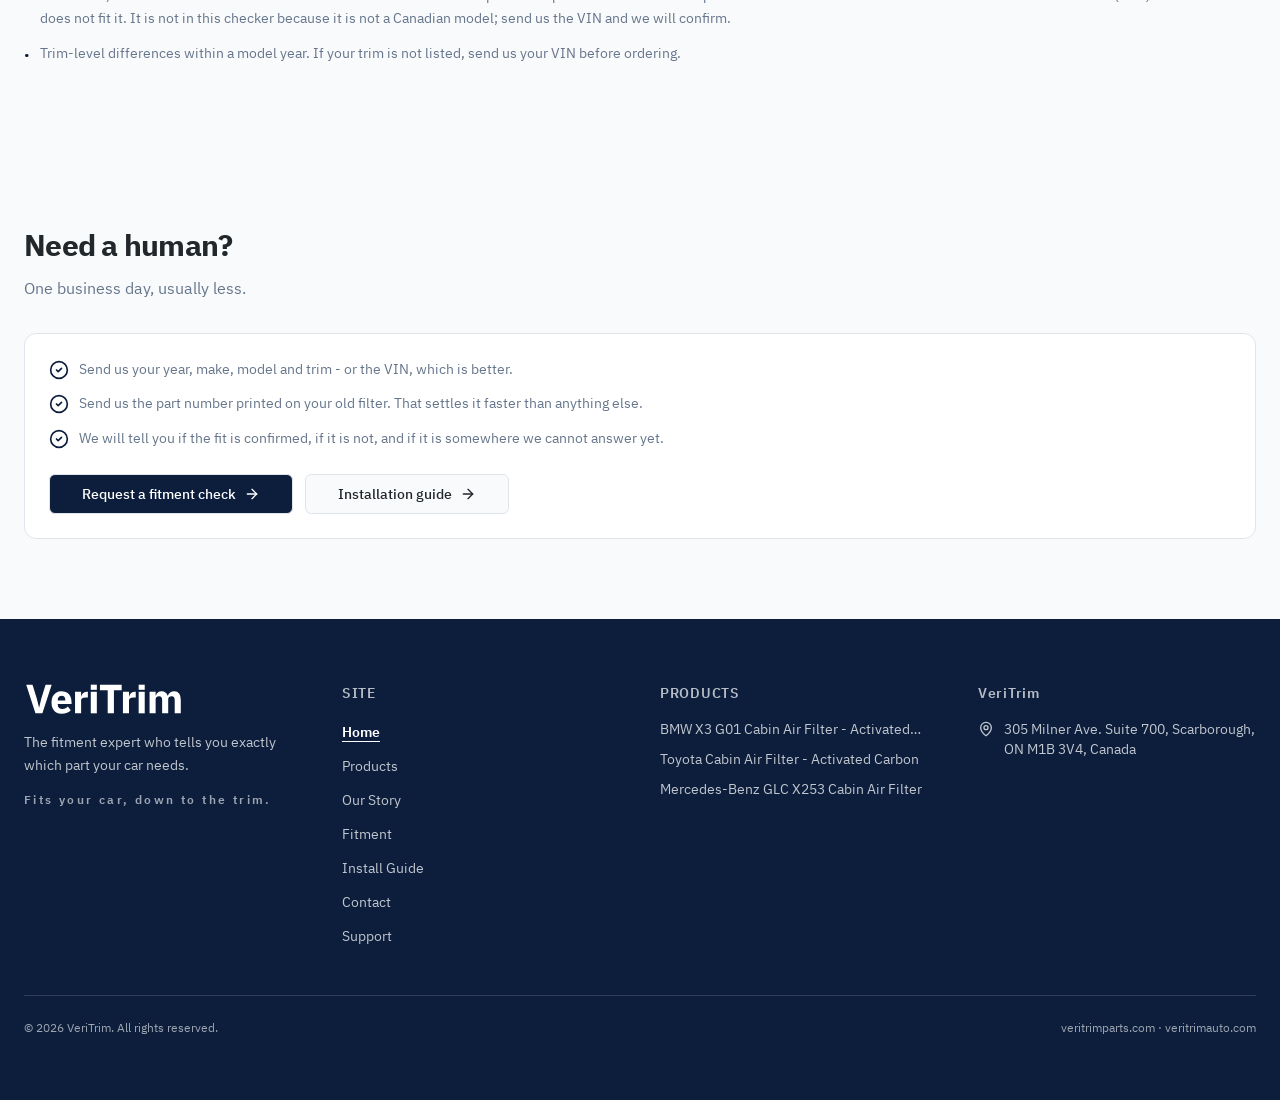
==== commit 592e9d54: "Brand alignment (4/4): self-hosted IBM Plex Sans/Mono (pinned versions) + brand colors #0C1E3C/#2227" ====
--- a/fitment/index.html
+++ b/fitment/index.html
@@ -17,9 +17,7 @@
   <meta name="twitter:description" content="Check which VeriTrim cabin air filter fits your vehicle by year, make and model. Confirmed fits and open questions, stated plainly.">
   <meta name="twitter:image" content="https://veritrimparts.com/images/hero-bg.webp">
   <link rel="icon" type="image/svg+xml" href="data:image/svg+xml,%3Csvg xmlns='http://www.w3.org/2000/svg' viewBox='0 0 24 24' fill='none' stroke='%230B2A5B' stroke-width='2' stroke-linecap='round' stroke-linejoin='round'%3E%3Cpath d='M20 13c0 5-3.5 7.5-7.66 8.95a1 1 0 0 1-.67-.01C7.5 20.5 4 18 4 13V6a1 1 0 0 1 1-1c2 0 4.5-1.2 6.24-2.72a1.17 1.17 0 0 1 1.52 0C14.51 3.81 17 5 19 5a1 1 0 0 1 1 1z'%3E%3C/path%3E%3Cpath d='m9 12 2 2 4-4'%3E%3C/path%3E%3C/svg%3E">
-  <link rel="preconnect" href="https://fonts.googleapis.com">
-  <link rel="preconnect" href="https://fonts.gstatic.com" crossorigin>
-  <link href="https://fonts.googleapis.com/css2?family=Inter:wght@300;400;500;600;700&family=Space+Grotesk:wght@300;400;500;600;700&display=swap" rel="stylesheet">
+  <link rel="stylesheet" href="../css/fonts.css">
   <link rel="stylesheet" href="../css/style.css">
   <script>window.VERITRIM_GA4_ID = "";</script>
   <script src="../js/analytics.js" defer></script>
--- a/css/fonts.css
+++ b/css/fonts.css
@@ -0,0 +1,13 @@
+/* IBM Plex, self-hosted. Versions pinned per 《VeriTrim · 字标》:
+   @ibm/plex-sans@1.1.0, @ibm/plex-mono@2.5.0. Source: jsDelivr (IBM official). */
+@font-face{font-family:"IBM Plex Sans";font-style:normal;font-weight:300;font-display:swap;src:url("fonts/IBMPlexSans-Light.woff2") format("woff2")}
+@font-face{font-family:"IBM Plex Sans";font-style:normal;font-weight:400;font-display:swap;src:url("fonts/IBMPlexSans-Regular.woff2") format("woff2")}
+@font-face{font-family:"IBM Plex Sans";font-style:normal;font-weight:500;font-display:swap;src:url("fonts/IBMPlexSans-Medium.woff2") format("woff2")}
+@font-face{font-family:"IBM Plex Sans";font-style:normal;font-weight:600;font-display:swap;src:url("fonts/IBMPlexSans-SemiBold.woff2") format("woff2")}
+@font-face{font-family:"IBM Plex Sans";font-style:normal;font-weight:700;font-display:swap;src:url("fonts/IBMPlexSans-Bold.woff2") format("woff2")}
+@font-face{font-family:"IBM Plex Mono";font-style:normal;font-weight:400;font-display:swap;src:url("fonts/IBMPlexMono-Regular.woff2") format("woff2")}
+@font-face{font-family:"IBM Plex Mono";font-style:normal;font-weight:500;font-display:swap;src:url("fonts/IBMPlexMono-Medium.woff2") format("woff2")}
+@font-face{font-family:"IBM Plex Mono";font-style:normal;font-weight:600;font-display:swap;src:url("fonts/IBMPlexMono-SemiBold.woff2") format("woff2")}
+@font-face{font-family:"IBM Plex Mono";font-style:normal;font-weight:700;font-display:swap;src:url("fonts/IBMPlexMono-Bold.woff2") format("woff2")}
+body{font-family:"IBM Plex Sans",-apple-system,BlinkMacSystemFont,"Segoe UI",Roboto,sans-serif}
+.plex-mono{font-family:"IBM Plex Mono",ui-monospace,SFMono-Regular,Menlo,monospace}
--- a/css/style.css
+++ b/css/style.css
@@ -1,4 +1,4 @@
-/*@import "https://miaoda.feishu.cn/fonts/css2?family=Space+Grotesk:wght@300..700&family=Inter:wght@300..700&display=swap";*/@layer components,antd;@layer properties{@supports (((-webkit-hyphens:none)) and (not (margin-trim:inline))) or ((-moz-orient:inline) and (not (color:rgb(from red r g b)))){*,:before,:after{--tw-translate-x:0;--tw-translate-y:0;--tw-translate-z:0;--tw-rotate-x:initial;--tw-rotate-y:initial;--tw-rotate-z:initial;--tw-skew-x:initial;--tw-skew-y:initial;--tw-space-y-reverse:0;--tw-border-style:solid;--tw-gradient-position:initial;--tw-gradient-from:#0000;--tw-gradient-via:#0000;--tw-gradient-to:#0000;--tw-gradient-stops:initial;--tw-gradient-via-stops:initial;--tw-gradient-from-position:0%;--tw-gradient-via-position:50%;--tw-gradient-to-position:100%;--tw-leading:initial;--tw-font-weight:initial;--tw-tracking:initial;--tw-ordinal:initial;--tw-slashed-zero:initial;--tw-numeric-figure:initial;--tw-numeric-spacing:initial;--tw-numeric-fraction:initial;--tw-shadow:0 0 #0000;--tw-shadow-color:initial;--tw-shadow-alpha:100%;--tw-inset-shadow:0 0 #0000;--tw-inset-shadow-color:initial;--tw-inset-shadow-alpha:100%;--tw-ring-color:initial;--tw-ring-shadow:0 0 #0000;--tw-inset-ring-color:initial;--tw-inset-ring-shadow:0 0 #0000;--tw-ring-inset:initial;--tw-ring-offset-width:0px;--tw-ring-offset-color:#fff;--tw-ring-offset-shadow:0 0 #0000;--tw-outline-style:solid;--tw-blur:initial;--tw-brightness:initial;--tw-contrast:initial;--tw-grayscale:initial;--tw-hue-rotate:initial;--tw-invert:initial;--tw-opacity:initial;--tw-saturate:initial;--tw-sepia:initial;--tw-drop-shadow:initial;--tw-drop-shadow-color:initial;--tw-drop-shadow-alpha:100%;--tw-drop-shadow-size:initial;--tw-backdrop-blur:initial;--tw-backdrop-brightness:initial;--tw-backdrop-contrast:initial;--tw-backdrop-grayscale:initial;--tw-backdrop-hue-rotate:initial;--tw-backdrop-invert:initial;--tw-backdrop-opacity:initial;--tw-backdrop-saturate:initial;--tw-backdrop-sepia:initial;--tw-duration:initial;--tw-ease:initial;--tw-content:"";--tw-animation-delay:0s;--tw-animation-direction:normal;--tw-animation-duration:initial;--tw-animation-fill-mode:none;--tw-animation-iteration-count:1;--tw-enter-blur:0;--tw-enter-opacity:1;--tw-enter-rotate:0;--tw-enter-scale:1;--tw-enter-translate-x:0;--tw-enter-translate-y:0;--tw-exit-blur:0;--tw-exit-opacity:1;--tw-exit-rotate:0;--tw-exit-scale:1;--tw-exit-translate-x:0;--tw-exit-translate-y:0}::backdrop{--tw-translate-x:0;--tw-translate-y:0;--tw-translate-z:0;--tw-rotate-x:initial;--tw-rotate-y:initial;--tw-rotate-z:initial;--tw-skew-x:initial;--tw-skew-y:initial;--tw-space-y-reverse:0;--tw-border-style:solid;--tw-gradient-position:initial;--tw-gradient-from:#0000;--tw-gradient-via:#0000;--tw-gradient-to:#0000;--tw-gradient-stops:initial;--tw-gradient-via-stops:initial;--tw-gradient-from-position:0%;--tw-gradient-via-position:50%;--tw-gradient-to-position:100%;--tw-leading:initial;--tw-font-weight:initial;--tw-tracking:initial;--tw-ordinal:initial;--tw-slashed-zero:initial;--tw-numeric-figure:initial;--tw-numeric-spacing:initial;--tw-numeric-fraction:initial;--tw-shadow:0 0 #0000;--tw-shadow-color:initial;--tw-shadow-alpha:100%;--tw-inset-shadow:0 0 #0000;--tw-inset-shadow-color:initial;--tw-inset-shadow-alpha:100%;--tw-ring-color:initial;--tw-ring-shadow:0 0 #0000;--tw-inset-ring-color:initial;--tw-inset-ring-shadow:0 0 #0000;--tw-ring-inset:initial;--tw-ring-offset-width:0px;--tw-ring-offset-color:#fff;--tw-ring-offset-shadow:0 0 #0000;--tw-outline-style:solid;--tw-blur:initial;--tw-brightness:initial;--tw-contrast:initial;--tw-grayscale:initial;--tw-hue-rotate:initial;--tw-invert:initial;--tw-opacity:initial;--tw-saturate:initial;--tw-sepia:initial;--tw-drop-shadow:initial;--tw-drop-shadow-color:initial;--tw-drop-shadow-alpha:100%;--tw-drop-shadow-size:initial;--tw-backdrop-blur:initial;--tw-backdrop-brightness:initial;--tw-backdrop-contrast:initial;--tw-backdrop-grayscale:initial;--tw-backdrop-hue-rotate:initial;--tw-backdrop-invert:initial;--tw-backdrop-opacity:initial;--tw-backdrop-saturate:initial;--tw-backdrop-sepia:initial;--tw-duration:initial;--tw-ease:initial;--tw-content:"";--tw-animation-delay:0s;--tw-animation-direction:normal;--tw-animation-duration:initial;--tw-animation-fill-mode:none;--tw-animation-iteration-count:1;--tw-enter-blur:0;--tw-enter-opacity:1;--tw-enter-rotate:0;--tw-enter-scale:1;--tw-enter-translate-x:0;--tw-enter-translate-y:0;--tw-exit-blur:0;--tw-exit-opacity:1;--tw-exit-rotate:0;--tw-exit-scale:1;--tw-exit-translate-x:0;--tw-exit-translate-y:0}}}@layer theme{:root,:host{--font-serif:var(--font-serif);--font-mono:var(--font-mono);--color-red-50:#fef2f2;--color-red-100:#ffe2e2;--color-red-200:#ffcaca;--color-red-300:#ffa3a3;--color-red-400:#ff6568;--color-red-500:#fb2c36;--color-red-600:#e40014;--color-red-700:#bf000f;--color-red-800:#9f0712;--color-red-900:#82181a;--color-red-950:#460809;--color-orange-50:#fff7ed;--color-orange-100:#ffedd5;--color-orange-200:#ffd7a8;--color-orange-300:#ffb96d;--color-orange-400:#ff8b1a;--color-orange-500:#fe6e00;--color-orange-600:#f05100;--color-orange-700:#c53c00;--color-orange-800:#9f2d00;--color-orange-900:#7e2a0c;--color-orange-950:#441306;--color-amber-50:#fffbeb;--color-amber-100:#fef3c6;--color-amber-200:#fee685;--color-amber-300:#ffd236;--color-amber-400:#fcbb00;--color-amber-500:#f99c00;--color-amber-600:#dd7400;--color-amber-700:#b75000;--color-amber-800:#953d00;--color-amber-900:#7b3306;--color-amber-950:#461901;--color-yellow-50:#fefce8;--color-yellow-100:#fef9c2;--color-yellow-200:#fff085;--color-yellow-300:#ffe02a;--color-yellow-400:#fac800;--color-yellow-500:#edb200;--color-yellow-600:#cd8900;--color-yellow-700:#a36100;--color-yellow-800:#874b00;--color-yellow-900:#733e0a;--color-yellow-950:#432004;--color-lime-50:#f7fee7;--color-lime-100:#ecfcca;--color-lime-200:#d8f999;--color-lime-300:#bbf451;--color-lime-400:#9de500;--color-lime-500:#80cd00;--color-lime-600:#62a400;--color-lime-700:#4b7d00;--color-lime-800:#3d6300;--color-lime-900:#35530e;--color-lime-950:#192e03;--color-green-50:#f0fdf4;--color-green-100:#dcfce7;--color-green-200:#b9f8cf;--color-green-300:#7bf1a8;--color-green-400:#05df72;--color-green-500:#00c758;--color-green-600:#00a544;--color-green-700:#008138;--color-green-800:#016630;--color-green-900:#0d542b;--color-green-950:#032e15;--color-emerald-50:#ecfdf5;--color-emerald-100:#d0fae5;--color-emerald-200:#a4f4cf;--color-emerald-300:#5ee9b5;--color-emerald-400:#00d294;--color-emerald-500:#00bb7f;--color-emerald-600:#009767;--color-emerald-700:#007956;--color-emerald-800:#005f46;--color-emerald-900:#004e3b;--color-emerald-950:#002c22;--color-teal-50:#f0fdfa;--color-teal-100:#cbfbf1;--color-teal-200:#96f7e4;--color-teal-300:#46ecd5;--color-teal-400:#00d3bd;--color-teal-500:#00baa7;--color-teal-600:#009588;--color-teal-700:#00776e;--color-teal-800:#005f5a;--color-teal-900:#0b4f4a;--color-teal-950:#022f2e;--color-cyan-50:#ecfeff;--color-cyan-100:#cefafe;--color-cyan-200:#a2f4fd;--color-cyan-300:#53eafd;--color-cyan-400:#00d2ef;--color-cyan-500:#00b7d7;--color-cyan-600:#0092b5;--color-cyan-700:#007492;--color-cyan-800:#005f78;--color-cyan-900:#104e64;--color-cyan-950:#053345;--color-blue-50:#eff6ff;--color-blue-100:#dbeafe;--color-blue-200:#bedbff;--color-blue-300:#90c5ff;--color-blue-400:#54a2ff;--color-blue-500:#3080ff;--color-blue-600:#155dfc;--color-blue-700:#1447e6;--color-blue-800:#193cb8;--color-blue-900:#1c398e;--color-blue-950:#162456;--color-indigo-50:#eef2ff;--color-indigo-100:#e0e7ff;--color-indigo-200:#c7d2ff;--color-indigo-300:#a4b3ff;--color-indigo-400:#7d87ff;--color-indigo-500:#625fff;--color-indigo-600:#4f39f6;--color-indigo-700:#432dd7;--color-indigo-800:#372aac;--color-indigo-900:#312c85;--color-indigo-950:#1e1a4d;--color-violet-50:#f5f3ff;--color-violet-100:#ede9fe;--color-violet-200:#ddd6ff;--color-violet-300:#c4b4ff;--color-violet-400:#a685ff;--color-violet-500:#8d54ff;--color-violet-600:#7f22fe;--color-violet-700:#7008e7;--color-violet-800:#5d0ec0;--color-violet-900:#4d179a;--color-violet-950:#2f0d68;--color-purple-50:#faf5ff;--color-purple-100:#f3e8ff;--color-purple-200:#e9d5ff;--color-purple-300:#d9b3ff;--color-purple-400:#c07eff;--color-purple-500:#ac4bff;--color-purple-600:#9810fa;--color-purple-700:#8200da;--color-purple-800:#6e11b0;--color-purple-900:#59168b;--color-purple-950:#3c0366;--color-pink-50:#fdf2f8;--color-pink-100:#fce7f3;--color-pink-200:#fccee8;--color-pink-300:#fda5d5;--color-pink-400:#fb64b6;--color-pink-500:#f6339a;--color-pink-600:#e30076;--color-pink-700:#c4005c;--color-pink-800:#a2004c;--color-pink-900:#861043;--color-pink-950:#510424;--color-slate-50:#f8fafc;--color-slate-100:#f1f5f9;--color-slate-200:#e2e8f0;--color-slate-300:#cad5e2;--color-slate-400:#90a1b9;--color-slate-500:#62748e;--color-slate-600:#45556c;--color-slate-700:#314158;--color-slate-800:#1d293d;--color-slate-900:#0f172b;--color-slate-950:#020618;--color-gray-50:#f9fafb;--color-gray-200:#e5e7eb;--color-neutral-50:#fafafa;--color-neutral-100:#f5f5f5;--color-neutral-200:#e5e5e5;--color-neutral-300:#d4d4d4;--color-neutral-400:#a1a1a1;--color-neutral-500:#737373;--color-neutral-600:#525252;--color-neutral-700:#404040;--color-neutral-800:#262626;--color-neutral-900:#171717;--color-neutral-950:#0a0a0a;--color-black:#000;--color-white:#fff;--spacing:.25rem;--container-sm:24rem;--container-md:28rem;--container-lg:32rem;--container-xl:36rem;--container-2xl:42rem;--container-3xl:48rem;--container-6xl:72rem;--container-7xl:80rem;--text-xs:.75rem;--text-xs--line-height:calc(1 / .75);--text-sm:.875rem;--text-sm--line-height:calc(1.25 / .875);--text-base:1rem;--text-base--line-height:calc(1.5 / 1);--text-lg:1.125rem;--text-lg--line-height:calc(1.75 / 1.125);--text-xl:1.25rem;--text-xl--line-height:calc(1.75 / 1.25);--text-2xl:1.5rem;--text-2xl--line-height:calc(2 / 1.5);--text-3xl:1.875rem;--text-3xl--line-height:calc(2.25 / 1.875);--text-4xl:2.25rem;--text-4xl--line-height:calc(2.5 / 2.25);--text-5xl:3rem;--text-5xl--line-height:1;--text-6xl:3.75rem;--text-6xl--line-height:1;--text-7xl:4.5rem;--text-7xl--line-height:1;--text-8xl:6rem;--text-8xl--line-height:1;--text-9xl:8rem;--text-9xl--line-height:1;--font-weight-normal:400;--font-weight-medium:500;--font-weight-semibold:600;--font-weight-bold:700;--tracking-tight:-.025em;--tracking-wider:.05em;--tracking-widest:.1em;--leading-tight:1.25;--leading-snug:1.375;--leading-normal:1.5;--leading-relaxed:1.625;--radius-xs:.125rem;--shadow-2xs:var(--shadow-2xs);--shadow-xs:var(--shadow-xs);--shadow-sm:var(--shadow-sm);--shadow-md:var(--shadow-md);--shadow-lg:var(--shadow-lg);--shadow-xl:var(--shadow-xl);--shadow-2xl:var(--shadow-2xl);--ease-in-out:cubic-bezier(.4, 0, .2, 1);--animate-spin:spin 1s linear infinite;--animate-pulse:pulse 2s cubic-bezier(.4, 0, .6, 1) infinite;--blur-md:12px;--aspect-video:16 / 9;--default-transition-duration:.15s;--default-transition-timing-function:cubic-bezier(.4, 0, .2, 1);--default-font-family:"Inter", "Space Grotesk", -apple-system, BlinkMacSystemFont, "Segoe UI", Roboto, sans-serif;--default-mono-font-family:var(--font-mono);--shadow:var(--shadow);--color-border:var(--border)}@supports (color:color(display-p3 0 0 0)){:root,:host{--color-red-50:color(display-p3 .988669 .951204 .950419);--color-red-100:color(display-p3 .980386 .889727 .887779);--color-red-200:color(display-p3 .969562 .798149 .794299);--color-red-300:color(display-p3 .956922 .651886 .645122);--color-red-400:color(display-p3 .933534 .431676 .423491);--color-red-500:color(display-p3 .903738 .262579 .253307);--color-red-600:color(display-p3 .830323 .140383 .133196);--color-red-700:color(display-p3 .692737 .116232 .104679);--color-red-800:color(display-p3 .569606 .121069 .108493);--color-red-900:color(display-p3 .466906 .133198 .12139);--color-red-950:color(display-p3 .25064 .0550983 .0468818);--color-orange-50:color(display-p3 .99533 .970132 .933499);--color-orange-100:color(display-p3 .988762 .931393 .843273);--color-orange-200:color(display-p3 .974647 .84705 .680111);--color-orange-300:color(display-p3 .96801 .734346 .464159);--color-orange-400:color(display-p3 .950192 .561807 .211017);--color-orange-500:color(display-p3 .946589 .449788 .0757345);--color-orange-600:color(display-p3 .887467 .341665 .0219962);--color-orange-700:color(display-p3 .729844 .257256 .0511062);--color-orange-800:color(display-p3 .575591 .21198 .082665);--color-orange-900:color(display-p3 .457137 .188093 .0897628);--color-orange-950:color(display-p3 .244276 .0875626 .0387614);--color-amber-50:color(display-p3 .997804 .985047 .926312);--color-amber-100:color(display-p3 .989391 .954583 .796328);--color-amber-200:color(display-p3 .979824 .904554 .57325);--color-amber-300:color(display-p3 .974327 .83063 .33298);--color-amber-400:color(display-p3 .959186 .738519 .118268);--color-amber-500:color(display-p3 .93994 .620584 .0585367);--color-amber-600:color(display-p3 .827144 .467166 .0336006);--color-amber-700:color(display-p3 .67989 .32771 .0520514);--color-amber-800:color(display-p3 .547533 .256058 .0728326);--color-amber-900:color(display-p3 .445958 .216422 .0823321);--color-amber-950:color(display-p3 .252662 .109091 .026881);--color-yellow-50:color(display-p3 .994197 .988062 .917538);--color-yellow-100:color(display-p3 .993436 .977463 .782913);--color-yellow-200:color(display-p3 .988789 .943116 .579188);--color-yellow-300:color(display-p3 .982669 .880884 .32102);--color-yellow-400:color(display-p3 .959941 .790171 .0585198);--color-yellow-500:color(display-p3 .903651 .703062 .0745389);--color-yellow-600:color(display-p3 .776342 .542492 .041709);--color-yellow-700:color(display-p3 .613146 .386658 .0579687);--color-yellow-800:color(display-p3 .503181 .30478 .075537);--color-yellow-900:color(display-p3 .422485 .252729 .095052);--color-yellow-950:color(display-p3 .243647 .131076 .0413888);--color-lime-50:color(display-p3 .973995 .995624 .914278);--color-lime-100:color(display-p3 .936811 .986772 .81208);--color-lime-200:color(display-p3 .872841 .974338 .642611);--color-lime-300:color(display-p3 .778594 .948857 .421857);--color-lime-400:color(display-p3 .66872 .893772 .208808);--color-lime-500:color(display-p3 .5627 .801803 .131231);--color-lime-600:color(display-p3 .435354 .640614 .0909333);--color-lime-700:color(display-p3 .333353 .486326 .0944279);--color-lime-800:color(display-p3 .271455 .384177 .0975063);--color-lime-900:color(display-p3 .233682 .324055 .105897);--color-lime-950:color(display-p3 .117864 .17918 .0379316);--color-green-50:color(display-p3 .950677 .990571 .959366);--color-green-100:color(display-p3 .885269 .984329 .910368);--color-green-200:color(display-p3 .776442 .964383 .823412);--color-green-300:color(display-p3 .600292 .935514 .68114);--color-green-400:color(display-p3 .399536 .862346 .49324);--color-green-500:color(display-p3 .308734 .774754 .374307);--color-green-600:color(display-p3 .243882 .640824 .294808);--color-green-700:color(display-p3 .198355 .501799 .245335);--color-green-800:color(display-p3 .168568 .395123 .211217);--color-green-900:color(display-p3 .147288 .323577 .185694);--color-green-950:color(display-p3 .0670178 .177818 .0930111);--color-emerald-50:color(display-p3 .936818 .989882 .961937);--color-emerald-100:color(display-p3 .848335 .975974 .901691);--color-emerald-200:color(display-p3 .713164 .947563 .822283);--color-emerald-300:color(display-p3 .524941 .903425 .722352);--color-emerald-400:color(display-p3 .334701 .819603 .591575);--color-emerald-500:color(display-p3 .267113 .726847 .508397);--color-emerald-600:color(display-p3 .206557 .589057 .413962);--color-emerald-700:color(display-p3 .164041 .470229 .343508);--color-emerald-800:color(display-p3 .135396 .371401 .277561);--color-emerald-900:color(display-p3 .117821 .302975 .234501);--color-emerald-950:color(display-p3 .0549113 .170434 .13484);--color-teal-50:color(display-p3 .951444 .990904 .98112);--color-teal-100:color(display-p3 .834533 .980328 .946428);--color-teal-200:color(display-p3 .675869 .957879 .896029);--color-teal-300:color(display-p3 .484989 .914726 .835079);--color-teal-400:color(display-p3 .322787 .822056 .744388);--color-teal-500:color(display-p3 .266569 .721518 .655462);--color-teal-600:color(display-p3 .207114 .579584 .53668);--color-teal-700:color(display-p3 .174094 .461318 .433866);--color-teal-800:color(display-p3 .1457 .367051 .350749);--color-teal-900:color(display-p3 .135344 .303314 .290629);--color-teal-950:color(display-p3 .0664925 .181482 .179465);--color-cyan-50:color(display-p3 .938135 .993772 .998465);--color-cyan-100:color(display-p3 .843085 .97553 .992573);--color-cyan-200:color(display-p3 .707418 .947027 .984826);--color-cyan-300:color(display-p3 .503734 .904871 .979358);--color-cyan-400:color(display-p3 .294638 .813991 .934996);--color-cyan-500:color(display-p3 .246703 .710032 .841444);--color-cyan-600:color(display-p3 .193249 .564651 .707197);--color-cyan-700:color(display-p3 .164124 .451431 .570574);--color-cyan-800:color(display-p3 .151437 .365208 .461053);--color-cyan-900:color(display-p3 .142586 .302008 .385094);--color-cyan-950:color(display-p3 .0805271 .197254 .263206);--color-blue-50:color(display-p3 .941826 .963151 .995385);--color-blue-100:color(display-p3 .869214 .915931 .989622);--color-blue-200:color(display-p3 .76688 .855207 .987483);--color-blue-300:color(display-p3 .602559 .767214 .993938);--color-blue-400:color(display-p3 .397443 .62813 .992116);--color-blue-500:color(display-p3 .266422 .491219 .988624);--color-blue-600:color(display-p3 .174493 .358974 .950247);--color-blue-700:color(display-p3 .1379 .274983 .867624);--color-blue-800:color(display-p3 .134023 .230647 .695537);--color-blue-900:color(display-p3 .136395 .219428 .537145);--color-blue-950:color(display-p3 .0993202 .141621 .323413);--color-indigo-50:color(display-p3 .936215 .948621 .995621);--color-indigo-100:color(display-p3 .883035 .90499 .993138);--color-indigo-200:color(display-p3 .786558 .821755 .988451);--color-indigo-300:color(display-p3 .650892 .700156 .990824);--color-indigo-400:color(display-p3 .494992 .525291 .985107);--color-indigo-500:color(display-p3 .380374 .372235 .971707);--color-indigo-600:color(display-p3 .297656 .227891 .929242);--color-indigo-700:color(display-p3 .251282 .180274 .81203);--color-indigo-800:color(display-p3 .207204 .165242 .647584);--color-indigo-900:color(display-p3 .188425 .173312 .503066);--color-indigo-950:color(display-p3 .114685 .103142 .289065);--color-violet-50:color(display-p3 .959212 .95304 .995713);--color-violet-100:color(display-p3 .926222 .913546 .990178);--color-violet-200:color(display-p3 .861543 .838846 .988006);--color-violet-300:color(display-p3 .758872 .706261 .991729);--color-violet-400:color(display-p3 .631215 .522175 .990008);--color-violet-500:color(display-p3 .523372 .329605 .990884);--color-violet-600:color(display-p3 .459951 .162666 .957985);--color-violet-700:color(display-p3 .40161 .0841901 .871151);--color-violet-800:color(display-p3 .333914 .0857549 .723825);--color-violet-900:color(display-p3 .277841 .103712 .580169);--color-violet-950:color(display-p3 .166776 .0591626 .389813);--color-purple-50:color(display-p3 .977045 .961759 .996715);--color-purple-100:color(display-p3 .945034 .910569 .992972);--color-purple-200:color(display-p3 .901181 .835978 .992237);--color-purple-300:color(display-p3 .829394 .703737 .996084);--color-purple-400:color(display-p3 .719919 .492497 .995173);--color-purple-500:color(display-p3 .629519 .30089 .990817);--color-purple-600:color(display-p3 .546729 .130167 .94439);--color-purple-700:color(display-p3 .465298 .0652579 .824397);--color-purple-800:color(display-p3 .393513 .10339 .664476);--color-purple-900:color(display-p3 .321698 .107597 .524563);--color-purple-950:color(display-p3 .212466 .030662 .385137);--color-pink-50:color(display-p3 .983916 .950076 .970581);--color-pink-100:color(display-p3 .974549 .908208 .950227);--color-pink-200:color(display-p3 .95913 .815822 .905269);--color-pink-300:color(display-p3 .944378 .662026 .8283);--color-pink-400:color(display-p3 .915485 .430491 .70271);--color-pink-500:color(display-p3 .88894 .276457 .595049);--color-pink-600:color(display-p3 .825649 .141205 .459338);--color-pink-700:color(display-p3 .711537 .101006 .358209);--color-pink-800:color(display-p3 .584151 .105343 .297396);--color-pink-900:color(display-p3 .480862 .117563 .26009);--color-pink-950:color(display-p3 .289266 .0492215 .139542);--color-slate-50:color(display-p3 .974377 .979815 .986207);--color-slate-100:color(display-p3 .947345 .959969 .97483);--color-slate-200:color(display-p3 .890322 .909405 .939294);--color-slate-300:color(display-p3 .800294 .834432 .882803);--color-slate-400:color(display-p3 .577446 .629622 .716602);--color-slate-500:color(display-p3 .397645 .452653 .547642);--color-slate-600:color(display-p3 .283418 .332214 .416355);--color-slate-700:color(display-p3 .205992 .253487 .336039);--color-slate-800:color(display-p3 .121994 .158688 .232363);--color-slate-900:color(display-p3 .0639692 .0891152 .163036);--color-slate-950:color(display-p3 .0102437 .0227555 .0878731);--color-gray-50:color(display-p3 .977213 .98084 .985102);--color-gray-200:color(display-p3 .899787 .906171 .92106);--color-neutral-50:color(display-p3 .980256 .980256 .980256);--color-neutral-100:color(display-p3 .960587 .960587 .960587);--color-neutral-200:color(display-p3 .898161 .898161 .898161);--color-neutral-300:color(display-p3 .831444 .831444 .831444);--color-neutral-400:color(display-p3 .630163 .630163 .630163);--color-neutral-500:color(display-p3 .451519 .451519 .451519);--color-neutral-600:color(display-p3 .321993 .321993 .321993);--color-neutral-700:color(display-p3 .250471 .250471 .250471);--color-neutral-800:color(display-p3 .149382 .149382 .149382);--color-neutral-900:color(display-p3 .0905274 .0905274 .0905274);--color-neutral-950:color(display-p3 .0393882 .0393882 .0393882)}}@supports (color:lab(0% 0 0)){:root,:host{--color-red-50:lab(96.5005% 4.18508 1.52328);--color-red-100:lab(92.243% 10.2865 3.83865);--color-red-200:lab(86.017% 19.8815 7.75869);--color-red-300:lab(76.5514% 36.422 15.5335);--color-red-400:lab(63.7053% 60.745 31.3109);--color-red-500:lab(55.4814% 75.0732 48.8528);--color-red-600:lab(48.4493% 77.4328 61.5452);--color-red-700:lab(40.4273% 67.2623 53.7441);--color-red-800:lab(33.7174% 55.8993 41.0293);--color-red-900:lab(28.5139% 44.5539 29.0463);--color-red-950:lab(13.003% 29.04 16.7519);--color-orange-50:lab(97.7008% 1.53735 5.90649);--color-orange-100:lab(94.7127% 3.58394 14.3151);--color-orange-200:lab(88.4871% 9.94918 28.8378);--color-orange-300:lab(80.8059% 21.7313 50.4455);--color-orange-400:lab(70.0429% 42.5156 75.8207);--color-orange-500:lab(64.272% 57.1788 90.3583);--color-orange-600:lab(57.1026% 64.2584 89.8886);--color-orange-700:lab(46.4615% 57.7275 70.8507);--color-orange-800:lab(37.1566% 46.6433 50.5562);--color-orange-900:lab(30.2951% 36.0434 37.671);--color-orange-950:lab(14.1747% 23.4515 19.4461);--color-amber-50:lab(98.6252% -.635922 8.42309);--color-amber-100:lab(95.916% -1.21653 23.111);--color-amber-200:lab(91.7203% -.505269 49.9084);--color-amber-300:lab(86.4156% 6.13147 78.3961);--color-amber-400:lab(80.1641% 16.6016 99.2089);--color-amber-500:lab(72.7183% 31.8672 97.9407);--color-amber-600:lab(60.3514% 40.5624 87.1228);--color-amber-700:lab(47.2709% 42.9082 69.2966);--color-amber-800:lab(37.8822% 37.1699 52.2718);--color-amber-900:lab(31.2288% 30.2627 40.0378);--color-amber-950:lab(15.8111% 20.9107 23.3752);--color-yellow-50:lab(98.6846% -1.79055 9.7766);--color-yellow-100:lab(97.3564% -4.51407 27.344);--color-yellow-200:lab(94.3433% -5.00429 52.9663);--color-yellow-300:lab(89.7033% -.480294 84.4917);--color-yellow-400:lab(83.2664% 8.65132 106.895);--color-yellow-500:lab(76.3898% 14.5258 98.4589);--color-yellow-600:lab(62.7799% 22.4197 86.1544);--color-yellow-700:lab(47.8202% 25.2426 66.5015);--color-yellow-800:lab(38.7484% 23.5833 51.4916);--color-yellow-900:lab(32.3865% 21.1273 38.5959);--color-yellow-950:lab(16.8146% 15.7422 23.1133);--color-lime-50:lab(98.7039% -5.32573 10.2149);--color-lime-100:lab(96.8662% -11.7133 22.0854);--color-lime-200:lab(94.0718% -22.5338 42.5238);--color-lime-300:lab(89.9218% -35.6546 68.5254);--color-lime-400:lab(83.7876% -45.0447 88.4738);--color-lime-500:lab(75.3197% -46.6547 86.1778);--color-lime-600:lab(61.1055% -41.0235 73.1483);--color-lime-700:lab(47.246% -32.2589 55.8249);--color-lime-800:lab(37.7655% -25.1694 43.0683);--color-lime-900:lab(31.9931% -20.7654 33.7379);--color-lime-950:lab(16.5113% -15.1841 22.0145);--color-green-50:lab(98.1563% -5.60117 2.75915);--color-green-100:lab(96.1861% -13.8464 6.52365);--color-green-200:lab(92.4222% -26.4702 12.9427);--color-green-300:lab(86.9953% -47.2691 25.0054);--color-green-400:lab(78.503% -64.9265 39.7492);--color-green-500:lab(70.5521% -66.5147 45.8073);--color-green-600:lab(59.0978% -58.6621 41.2579);--color-green-700:lab(47.0329% -47.0239 31.4788);--color-green-800:lab(37.4616% -36.7971 22.9692);--color-green-900:lab(30.797% -29.6927 17.382);--color-green-950:lab(15.6845% -20.4225 11.7249);--color-emerald-50:lab(97.8462% -6.94966 1.85487);--color-emerald-100:lab(94.9004% -17.0769 5.63836);--color-emerald-200:lab(90.2247% -31.039 9.47084);--color-emerald-300:lab(83.9203% -48.7124 13.8849);--color-emerald-400:lab(75.0771% -60.7313 19.4147);--color-emerald-500:lab(66.9756% -58.27 19.5419);--color-emerald-600:lab(55.0481% -49.9246 15.93);--color-emerald-700:lab(44.4871% -41.0396 11.0361);--color-emerald-800:lab(35.3675% -33.1188 8.04002);--color-emerald-900:lab(28.8637% -26.9249 5.45986);--color-emerald-950:lab(15.0582% -17.9507 2.38369);--color-teal-50:lab(98.3189% -4.74921 -.111711);--color-teal-100:lab(95.1845% -17.4212 -.425422);--color-teal-200:lab(90.7612% -33.1343 -.542295);--color-teal-300:lab(84.8977% -48.1516 -1.3321);--color-teal-400:lab(76.0109% -53.3483 -2.27906);--color-teal-500:lab(67.3859% -49.0983 -2.63511);--color-teal-600:lab(55.0223% -41.0774 -3.90277);--color-teal-700:lab(44.4134% -33.1436 -4.22149);--color-teal-800:lab(35.5975% -26.6648 -4.34487);--color-teal-900:lab(29.506% -21.4706 -3.59886);--color-teal-950:lab(16.6371% -15.3183 -3.81732);--color-cyan-50:lab(98.3304% -5.97432 -2.62108);--color-cyan-100:lab(95.3146% -13.8285 -6.84732);--color-cyan-200:lab(91.0821% -24.0435 -12.8306);--color-cyan-300:lab(85.3886% -36.7636 -21.5716);--color-cyan-400:lab(76.6045% -40.9406 -29.6231);--color-cyan-500:lab(67.805% -35.3952 -30.2018);--color-cyan-600:lab(55.1767% -26.7496 -30.5139);--color-cyan-700:lab(44.7267% -21.5987 -26.118);--color-cyan-800:lab(36.5114% -17.1989 -21.6292);--color-cyan-900:lab(30.372% -13.1853 -18.7887);--color-cyan-950:lab(19.1528% -9.68757 -15.5267);--color-blue-50:lab(96.492% -1.14644 -5.11479);--color-blue-100:lab(92.0301% -2.24757 -11.6453);--color-blue-200:lab(86.15% -4.04379 -21.0797);--color-blue-300:lab(77.5052% -6.4629 -36.42);--color-blue-400:lab(65.0361% -1.42065 -56.9802);--color-blue-500:lab(54.1736% 13.3369 -74.6839);--color-blue-600:lab(44.0605% 29.0279 -86.0352);--color-blue-700:lab(36.9089% 35.0961 -85.6872);--color-blue-800:lab(30.2514% 27.7853 -70.2699);--color-blue-900:lab(26.1542% 15.7545 -51.5504);--color-blue-950:lab(15.6723% 8.86232 -32.2945);--color-indigo-50:lab(95.4818% .411302 -6.78529);--color-indigo-100:lab(91.6577% 1.04591 -12.7199);--color-indigo-200:lab(84.4329% 3.18977 -23.9688);--color-indigo-300:lab(74.0235% 8.54138 -41.6075);--color-indigo-400:lab(59.866% 22.4834 -64.4485);--color-indigo-500:lab(48.295% 38.3129 -81.9673);--color-indigo-600:lab(38.4009% 52.6132 -92.3857);--color-indigo-700:lab(32.4486% 49.2217 -84.6695);--color-indigo-800:lab(26.6645% 37.9804 -68.6402);--color-indigo-900:lab(23.3911% 24.6978 -50.4718);--color-indigo-950:lab(12.4853% 14.9672 -31.3418);--color-violet-50:lab(96.2416% 2.28849 -5.51657);--color-violet-100:lab(93.0838% 4.35197 -9.88284);--color-violet-200:lab(87.0888% 8.53688 -19.4189);--color-violet-300:lab(76.7419% 18.3911 -37.0706);--color-violet-400:lab(62.8239% 34.9159 -60.0512);--color-violet-500:lab(49.9355% 55.1776 -81.8963);--color-violet-600:lab(41.088% 68.9966 -91.995);--color-violet-700:lab(35.2783% 67.9912 -88.793);--color-violet-800:lab(29.3188% 57.7986 -76.1493);--color-violet-900:lab(24.3783% 45.7525 -61.4902);--color-violet-950:lab(14.0706% 33.3353 -46.7553);--color-purple-50:lab(97.1627% 2.99937 -4.13398);--color-purple-100:lab(93.3333% 6.97437 -9.83434);--color-purple-200:lab(87.8405% 13.4282 -18.7159);--color-purple-300:lab(78.3298% 26.2195 -34.9499);--color-purple-400:lab(63.6946% 47.6127 -59.2066);--color-purple-500:lab(52.0183% 66.11 -78.2316);--color-purple-600:lab(43.0295% 75.21 -86.5669);--color-purple-700:lab(36.1758% 69.8525 -80.0381);--color-purple-800:lab(30.6017% 56.7637 -64.4751);--color-purple-900:lab(24.9401% 45.2703 -51.2728);--color-purple-950:lab(14.8253% 38.9005 -44.5861);--color-pink-50:lab(96.4459% 4.53997 -1.49434);--color-pink-100:lab(93.5864% 9.01193 -3.15079);--color-pink-200:lab(87.4504% 19.6 -6.46662);--color-pink-300:lab(77.8308% 38.525 -10.5394);--color-pink-400:lab(64.5597% 64.3615 -12.7988);--color-pink-500:lab(56.9303% 76.8162 -8.07021);--color-pink-600:lab(49.5493% 79.8381 2.31768);--color-pink-700:lab(42.1737% 71.8009 7.42233);--color-pink-800:lab(34.9559% 60.2885 5.99639);--color-pink-900:lab(29.4367% 49.3962 3.35757);--color-pink-950:lab(15.6116% 35.2166 3.53979);--color-slate-50:lab(98.1434% -.369519 -1.05966);--color-slate-100:lab(96.286% -.852436 -2.46847);--color-slate-200:lab(91.7353% -.998765 -4.76968);--color-slate-300:lab(84.7652% -1.94535 -7.93337);--color-slate-400:lab(65.5349% -2.25151 -14.5072);--color-slate-500:lab(48.0876% -2.03595 -16.5814);--color-slate-600:lab(35.5623% -1.74978 -15.4316);--color-slate-700:lab(26.9569% -1.47016 -15.6993);--color-slate-800:lab(16.132% -.318035 -14.6672);--color-slate-900:lab(7.78673% 1.82345 -15.0537);--color-slate-950:lab(1.76974% 1.32743 -9.28855);--color-gray-50:lab(98.2596% -.247031 -.706708);--color-gray-200:lab(91.6229% -.159115 -2.26791);--color-neutral-50:lab(98.26% 0 0);--color-neutral-100:lab(96.52% -.0000298023 .0000119209);--color-neutral-200:lab(90.952% 0 -.0000119209);--color-neutral-300:lab(84.92% 0 -.0000119209);--color-neutral-400:lab(66.128% -.0000298023 .0000119209);--color-neutral-500:lab(48.496% 0 0);--color-neutral-600:lab(34.924% 0 0);--color-neutral-700:lab(27.036% 0 0);--color-neutral-800:lab(15.204% 0 -.00000596046);--color-neutral-900:lab(7.78201% -.0000149012 0);--color-neutral-950:lab(2.75381% 0 0)}}}@layer base{*,:after,:before{box-sizing:border-box;border:0 solid;margin:0;padding:0}::backdrop{box-sizing:border-box;border:0 solid;margin:0;padding:0}::-webkit-file-upload-button{box-sizing:border-box;border:0 solid;margin:0;padding:0}::file-selector-button{box-sizing:border-box;border:0 solid;margin:0;padding:0}html,:host{-webkit-text-size-adjust:100%;tab-size:4;line-height:1.5;font-family:var(--default-font-family,-apple-system, BlinkMacSystemFont, "Segoe UI", Roboto, "Helvetica Neue", "Noto Sans", Arial, sans-serif, "Apple Color Emoji", "Segoe UI Emoji", "Segoe UI Symbol", "Noto Color Emoji");font-feature-settings:var(--default-font-feature-settings,normal);font-variation-settings:var(--default-font-variation-settings,normal);-webkit-tap-highlight-color:transparent}hr{height:0;color:inherit;border-top-width:1px}abbr:where([title]){-webkit-text-decoration:underline dotted;text-decoration:underline dotted}h1,h2,h3,h4,h5,h6{font-size:inherit;font-weight:inherit}a{color:inherit;-webkit-text-decoration:inherit;-webkit-text-decoration:inherit;-webkit-text-decoration:inherit;-webkit-text-decoration:inherit;text-decoration:inherit}b,strong{font-weight:bolder}code,kbd,samp,pre{font-family:var(--default-mono-font-family,ui-monospace, SFMono-Regular, Menlo, Monaco, Consolas, "Liberation Mono", "Courier New", monospace);font-feature-settings:var(--default-mono-font-feature-settings,normal);font-variation-settings:var(--default-mono-font-variation-settings,normal);font-size:1em}small{font-size:80%}sub,sup{vertical-align:baseline;font-size:75%;line-height:0;position:relative}sub{bottom:-.25em}sup{top:-.5em}table{text-indent:0;border-color:inherit;border-collapse:collapse}:-moz-focusring:where(:not(iframe)){outline:auto}progress{vertical-align:baseline}summary{display:list-item}ol,ul,menu{list-style:none}img,svg,video,canvas,audio,iframe,embed,object{vertical-align:middle;display:block}img,video{max-width:100%;height:auto}button,input,select,optgroup,textarea{font:inherit;font-feature-settings:inherit;font-variation-settings:inherit;letter-spacing:inherit;color:inherit;opacity:1;background-color:#0000;border-radius:0}::-webkit-file-upload-button{font:inherit;font-feature-settings:inherit;font-variation-settings:inherit;letter-spacing:inherit;color:inherit;opacity:1;background-color:#0000;border-radius:0}::file-selector-button{font:inherit;font-feature-settings:inherit;font-variation-settings:inherit;letter-spacing:inherit;color:inherit;opacity:1;background-color:#0000;border-radius:0}:where(select:-webkit-any([multiple],[size])) optgroup{font-weight:bolder}:where(select:is([multiple],[size])) optgroup{font-weight:bolder}:where(select:-webkit-any([multiple],[size])) optgroup option:not(:-webkit-any(:lang(ae),:lang(ar),:lang(arc),:lang(bcc),:lang(bqi),:lang(ckb),:lang(dv),:lang(fa),:lang(glk),:lang(he),:lang(ku),:lang(mzn),:lang(nqo),:lang(pnb),:lang(ps),:lang(sd),:lang(ug),:lang(ur),:lang(yi))){padding-left:20px}:where(select:is([multiple],[size])) optgroup option:not(:is(:lang(ae),:lang(ar),:lang(arc),:lang(bcc),:lang(bqi),:lang(ckb),:lang(dv),:lang(fa),:lang(glk),:lang(he),:lang(ku),:lang(mzn),:lang(nqo),:lang(pnb),:lang(ps),:lang(sd),:lang(ug),:lang(ur),:lang(yi))){padding-left:20px}:where(select:-webkit-any([multiple],[size])) optgroup option:-webkit-any(:lang(ae),:lang(ar),:lang(arc),:lang(bcc),:lang(bqi),:lang(ckb),:lang(dv),:lang(fa),:lang(glk),:lang(he),:lang(ku),:lang(mzn),:lang(nqo),:lang(pnb),:lang(ps),:lang(sd),:lang(ug),:lang(ur),:lang(yi)){padding-right:20px}:where(select:is([multiple],[size])) optgroup option:is(:lang(ae),:lang(ar),:lang(arc),:lang(bcc),:lang(bqi),:lang(ckb),:lang(dv),:lang(fa),:lang(glk),:lang(he),:lang(ku),:lang(mzn),:lang(nqo),:lang(pnb),:lang(ps),:lang(sd),:lang(ug),:lang(ur),:lang(yi)){padding-right:20px}:not(:-webkit-any(:lang(ae),:lang(ar),:lang(arc),:lang(bcc),:lang(bqi),:lang(ckb),:lang(dv),:lang(fa),:lang(glk),:lang(he),:lang(ku),:lang(mzn),:lang(nqo),:lang(pnb),:lang(ps),:lang(sd),:lang(ug),:lang(ur),:lang(yi)))::-webkit-file-upload-button{margin-right:4px}:not(:is(:lang(ae),:lang(ar),:lang(arc),:lang(bcc),:lang(bqi),:lang(ckb),:lang(dv),:lang(fa),:lang(glk),:lang(he),:lang(ku),:lang(mzn),:lang(nqo),:lang(pnb),:lang(ps),:lang(sd),:lang(ug),:lang(ur),:lang(yi)))::file-selector-button{margin-right:4px}:-webkit-any(:lang(ae),:lang(ar),:lang(arc),:lang(bcc),:lang(bqi),:lang(ckb),:lang(dv),:lang(fa),:lang(glk),:lang(he),:lang(ku),:lang(mzn),:lang(nqo),:lang(pnb),:lang(ps),:lang(sd),:lang(ug),:lang(ur),:lang(yi))::-webkit-file-upload-button{margin-left:4px}:is(:lang(ae),:lang(ar),:lang(arc),:lang(bcc),:lang(bqi),:lang(ckb),:lang(dv),:lang(fa),:lang(glk),:lang(he),:lang(ku),:lang(mzn),:lang(nqo),:lang(pnb),:lang(ps),:lang(sd),:lang(ug),:lang(ur),:lang(yi))::file-selector-button{margin-left:4px}::placeholder{opacity:1}@supports (not ((-webkit-appearance:-apple-pay-button))) or (contain-intrinsic-size:1px){::placeholder{color:currentColor}@supports (color:color-mix(in lab, red, red)){::placeholder{color:color-mix(in oklab, currentcolor 50%, transparent)}}}textarea{resize:vertical}::-webkit-search-decoration{-webkit-appearance:none}::-webkit-date-and-time-value{min-height:1lh;text-align:inherit}::-webkit-datetime-edit{display:inline-flex}::-webkit-datetime-edit-fields-wrapper{padding:0}::-webkit-datetime-edit{padding-top:0;padding-bottom:0}::-webkit-datetime-edit-year-field{padding-top:0;padding-bottom:0}::-webkit-datetime-edit-month-field{padding-top:0;padding-bottom:0}::-webkit-datetime-edit-day-field{padding-top:0;padding-bottom:0}::-webkit-datetime-edit-hour-field{padding-top:0;padding-bottom:0}::-webkit-datetime-edit-minute-field{padding-top:0;padding-bottom:0}::-webkit-datetime-edit-second-field{padding-top:0;padding-bottom:0}::-webkit-datetime-edit-millisecond-field{padding-top:0;padding-bottom:0}::-webkit-datetime-edit-meridiem-field{padding-top:0;padding-bottom:0}::-webkit-calendar-picker-indicator{line-height:1}:-moz-ui-invalid{box-shadow:none}button{-webkit-appearance:button;appearance:button}input:where([type=button],[type=reset],[type=submit]){-webkit-appearance:button;appearance:button}::-webkit-file-upload-button{-webkit-appearance:button;appearance:button}::file-selector-button{-webkit-appearance:button;appearance:button}::-webkit-inner-spin-button{height:auto}::-webkit-outer-spin-button{height:auto}[hidden]:where(:not([hidden=until-found])){display:none!important}:root{--color-blue-50:#f0f4ff;--color-blue-100:#e0e9ff;--color-blue-200:#c2d4ff;--color-blue-300:#94b4ff;--color-blue-400:#7aa2ff;--color-blue-500:#5083fb;--color-blue-600:#336df4;--color-blue-700:#1456f0;--color-blue-800:#0442d2;--color-blue-900:#002f9e;--color-blue-950:#002270;--color-pink-50:#fef0f8;--color-pink-100:#fee2f2;--color-pink-200:#f8c4e1;--color-pink-300:#f598cc;--color-pink-400:#eb78b8;--color-pink-500:#df58a5;--color-pink-600:#cc398c;--color-pink-700:#b82879;--color-pink-800:#9d1562;--color-pink-900:#730744;--color-pink-950:#550c35;--color-neutral-00:#fff;--color-neutral-50:#f5f6f7;--color-neutral-100:#f2f3f5;--color-neutral-200:#eff0f1;--color-neutral-300:#dee0e3;--color-neutral-400:#d0d3d6;--color-neutral-500:#bbbfc4;--color-neutral-600:#8f959e;--color-neutral-650:#51565d;--color-neutral-700:#646a73;--color-neutral-800:#373c43;--color-neutral-900:#2b2f36;--color-neutral-950:#1f2329;--color-neutral-1000:#000;--color-green-50:#e4fae1;--color-green-100:#d0f5ce;--color-green-200:#95e599;--color-green-300:#5cd168;--color-green-400:#35bd4b;--color-green-500:#32a645;--color-green-600:#258832;--color-green-700:#1a7526;--color-green-800:#0b6017;--color-green-900:#04430c;--color-green-950:#022c07;--color-indigo-50:#f2f3fd;--color-indigo-100:#e9eafb;--color-indigo-200:#cccff9;--color-indigo-300:#abb0f2;--color-indigo-400:#959bee;--color-indigo-500:#757df0;--color-indigo-600:#5b65f5;--color-indigo-700:#4752e6;--color-indigo-800:#333dcc;--color-indigo-900:#1e27a4;--color-indigo-950:#151b70;--color-lime-50:#f2f8d3;--color-lime-100:#e3f0a3;--color-lime-200:#c8dd5f;--color-lime-300:#a2c10b;--color-lime-400:#91ad00;--color-lime-500:#7b9207;--color-lime-600:#6b7f06;--color-lime-700:#5c6d08;--color-lime-800:#4a5804;--color-lime-900:#333d00;--color-lime-950:#262e00;--color-orange-50:#fff3e5;--color-orange-100:#fee7cd;--color-orange-200:#fec48b;--color-orange-300:#ff9d4c;--color-orange-400:#ff811a;--color-orange-500:#ed6d0c;--color-orange-600:#c25705;--color-orange-700:#a44904;--color-orange-800:#853a05;--color-orange-900:#642b02;--color-orange-950:#3b1a02;--color-purple-50:#f5f0fe;--color-purple-100:#efe6fe;--color-purple-200:#dcc9fd;--color-purple-300:#c8a9fc;--color-purple-400:#b791fa;--color-purple-500:#9f6ff1;--color-purple-600:#8d55ed;--color-purple-700:#7a35f0;--color-purple-800:#611fd6;--color-purple-900:#4811a6;--color-purple-950:#2f0080;--color-red-50:#fef0f0;--color-red-100:#fee3e2;--color-red-200:#fdc6c4;--color-red-300:#f89e9b;--color-red-400:#ff7570;--color-red-500:#f54a45;--color-red-600:#e22e28;--color-red-700:#c02a26;--color-red-800:#a11c17;--color-red-900:#741915;--color-red-950:#590603;--color-amber-50:#ffffdb;--color-amber-100:#fffca3;--color-amber-200:#fff67a;--color-amber-300:#fff258;--color-amber-400:#ffe928;--color-amber-500:#e5ce00;--color-amber-600:#c2a800;--color-amber-700:#8f7c00;--color-amber-800:#5c4f00;--color-amber-900:#423700;--color-amber-950:#2c2502;--color-teal-50:#e2f8f5;--color-teal-100:#c4f2ec;--color-teal-200:#6fe8d8;--color-teal-300:#33d6c0;--color-teal-400:#2dbeab;--color-teal-500:#10a893;--color-teal-600:#0f8575;--color-teal-700:#067062;--color-teal-800:#045d51;--color-teal-900:#03443b;--color-teal-950:#02312a;--color-cyan-50:#e7f8fe;--color-cyan-100:#caeffc;--color-cyan-200:#97dcfc;--color-cyan-300:#3ec3f7;--color-cyan-400:#25b0e7;--color-cyan-500:#1295ca;--color-cyan-600:#047fb0;--color-cyan-700:#076a94;--color-cyan-800:#0f587a;--color-cyan-900:#06415c;--color-cyan-950:#072b3d;--color-yellow-50:#fbf4df;--color-yellow-100:#faedc2;--color-yellow-200:#fcdf7e;--color-yellow-300:#fad355;--color-yellow-400:#ffc60a;--color-yellow-500:#d99904;--color-yellow-600:#ad7a03;--color-yellow-700:#865b03;--color-yellow-800:#6f4a01;--color-yellow-900:#573601;--color-yellow-950:#382201;--color-violet-50:#fceefc;--color-violet-100:#f9e2f9;--color-violet-200:#f3c4f3;--color-violet-300:#e59ce5;--color-violet-400:#de81de;--color-violet-500:#cf5ecf;--color-violet-600:#bf3dbf;--color-violet-700:#a630a6;--color-violet-800:#872787;--color-violet-900:#6a116a;--color-violet-950:#520052;--fontReverse:#fff;--bgContentBase:#f8f9fa;--bgMask:0, 0, 0, .4;--bgTextSelection:20, 86, 240, .3;--lineDividerDefault:31, 35, 41, .15;--lineDividerModule:31, 35, 41, .15}.dark{--color-blue-50:#152340;--color-blue-100:#173166;--color-blue-200:#194294;--color-blue-300:#2655b6;--color-blue-400:#275fce;--color-blue-500:#3370eb;--color-blue-600:#4c88ff;--color-blue-700:#75a4ff;--color-blue-800:#8fb4ff;--color-blue-900:#bdd2ff;--color-blue-950:#bdd2ff;--color-pink-50:#3a182b;--color-pink-100:#591c3f;--color-pink-200:#782b57;--color-pink-300:#94386c;--color-pink-400:#ab417d;--color-pink-500:#c24a8e;--color-pink-600:#db5ea4;--color-pink-700:#ed77ba;--color-pink-800:#fc94cf;--color-pink-900:#ffc2e5;--color-pink-950:#ffe0f2;--color-neutral-00:#aaa;--color-neutral-50:#1a1a1a;--color-neutral-100:#292929;--color-neutral-200:#373737;--color-neutral-300:#434343;--color-neutral-400:#505050;--color-neutral-500:#5f5f5f;--color-neutral-600:#757575;--color-neutral-700:#a6a6a6;--color-neutral-800:#e0e0e0;--color-neutral-900:#e8e8e8;--color-neutral-950:#ebebeb;--color-neutral-1000:#fff;--color-green-50:#022c07;--color-green-100:#04430c;--color-green-200:#0b6017;--color-green-300:#1a7526;--color-green-400:#258832;--color-green-500:#32a645;--color-green-600:#35bd4b;--color-green-700:#5cd168;--color-green-800:#95e599;--color-green-900:#d0f5ce;--color-green-950:#e4fae1;--color-indigo-50:#1e204a;--color-indigo-100:#2a2d69;--color-indigo-200:#373d90;--color-indigo-300:#474fb8;--color-indigo-400:#515ad6;--color-indigo-500:#5e68e8;--color-indigo-600:#7b83f7;--color-indigo-700:#9499f7;--color-indigo-800:#aaaff8;--color-indigo-900:#cdd0f9;--color-indigo-950:#e7e9fe;--color-lime-50:#212702;--color-lime-100:#303804;--color-lime-200:#404c06;--color-lime-300:#53610a;--color-lime-400:#5f700a;--color-lime-500:#6b7f05;--color-lime-600:#82990a;--color-lime-700:#93af04;--color-lime-800:#a6c313;--color-lime-900:#c2e12d;--color-lime-950:#e3f391;--color-orange-50:#33210b;--color-orange-100:#4a2b10;--color-orange-200:#683a12;--color-orange-300:#8a4a19;--color-orange-400:#a15317;--color-orange-500:#b85e1a;--color-orange-600:#db7018;--color-orange-700:#f3871b;--color-orange-800:#f89e44;--color-orange-900:#fec88b;--color-orange-950:#fee7cd;--color-purple-50:#2b194a;--color-purple-100:#3f2073;--color-purple-200:#5529a3;--color-purple-300:#6c39c6;--color-purple-400:#7c4ad4;--color-purple-500:#8c55ec;--color-purple-600:#a575fa;--color-purple-700:#b88ffe;--color-purple-800:#c5a3ff;--color-purple-900:#dbc8fd;--color-purple-950:#efe5ff;--color-red-50:#590603;--color-red-100:#741915;--color-red-200:#a11c17;--color-red-300:#c02a26;--color-red-400:#e22e28;--color-red-500:#f54a45;--color-red-600:#ff7570;--color-red-700:#f89e9b;--color-red-800:#fdc6c4;--color-red-900:#fee3e2;--color-red-950:#fef0f0;--color-amber-50:#29250a;--color-amber-100:#38320c;--color-amber-200:#574d01;--color-amber-300:#7a6a01;--color-amber-400:#9c8702;--color-amber-500:#c9b218;--color-amber-600:#e5cd17;--color-amber-700:#f5df36;--color-amber-800:#f7e663;--color-amber-900:#faed7a;--color-amber-950:#fff59e;--color-teal-50:#132926;--color-teal-100:#173b36;--color-teal-200:#1d4e47;--color-teal-300:#25665e;--color-teal-400:#227369;--color-teal-500:#198578;--color-teal-600:#1fa18f;--color-teal-700:#1ab7a1;--color-teal-800:#17cfb5;--color-teal-900:#65e7d5;--color-teal-950:#b7f7ef;--color-cyan-50:#152830;--color-cyan-100:#103647;--color-cyan-200:#164359;--color-cyan-300:#135a78;--color-cyan-400:#146c91;--color-cyan-500:#1a7fab;--color-cyan-600:#1099cc;--color-cyan-700:#25b2e5;--color-cyan-800:#51c3f0;--color-cyan-900:#89dffe;--color-cyan-950:#c7f0ff;--color-yellow-50:#30250a;--color-yellow-100:#473409;--color-yellow-200:#63470f;--color-yellow-300:#8a6419;--color-yellow-400:#ad7d15;--color-yellow-500:#d49b0b;--color-yellow-600:#f0b622;--color-yellow-700:#fbcb46;--color-yellow-800:#fcd456;--color-yellow-900:#ffde75;--color-yellow-950:#ffeaa3;--color-violet-50:#3b153b;--color-violet-100:#541854;--color-violet-200:#712871;--color-violet-300:#8b378b;--color-violet-400:#a43da4;--color-violet-500:#b54ab5;--color-violet-600:#d661d6;--color-violet-700:#e17fe1;--color-violet-800:#e99be9;--color-violet-900:#f4c3f4;--color-violet-950:#fcdffc;--fontReverse:#000;--bgContentBase:#121212;--bgMask:0, 0, 0, .6;--bgTextSelection:117, 164, 255, .3;--lineDividerDefault:207, 207, 207, .15;--lineDividerModule:0, 0, 0, 1}*{border-color:var(--border);outline-color:var(--ring)}@supports (color:color-mix(in lab, red, red)){*{outline-color:color-mix(in oklab, var(--ring) 50%, transparent)}}body{background-color:var(--background);color:var(--foreground)}.container{margin-left:auto;margin-right:auto}}@layer utilities{.\@container\/field-group{container:field-group/inline-size}.pointer-events-none{pointer-events:none}.invisible{visibility:hidden}.sr-only{clip-path:inset(50%);white-space:nowrap;border-width:0;width:1px;height:1px;margin:-1px;padding:0;position:absolute;overflow:hidden}.\!absolute{position:absolute!important}.absolute{position:absolute}.fixed{position:fixed}.relative{position:relative}.sticky{position:-webkit-sticky;position:sticky}.inset-0{top:0;bottom:0;left:0;right:0}.inset-x-0{left:0;right:0}.inset-y-0{top:0;bottom:0}.-top-12{top:calc(var(--spacing) * -12)}.top-0{top:0}.top-1\.5{top:calc(var(--spacing) * 1.5)}.top-1\/2{top:50%}.top-3{top:calc(var(--spacing) * 3)}.top-3\.5{top:calc(var(--spacing) * 3.5)}.top-4{top:calc(var(--spacing) * 4)}.top-\[1px\]{top:1px}.top-\[50\%\]{top:50%}.top-\[60\%\]{top:60%}.top-full{top:100%}.-right-12{right:calc(var(--spacing) * -12)}.right-0{right:0}.right-1{right:var(--spacing)}.right-2{right:calc(var(--spacing) * 2)}.right-3{right:calc(var(--spacing) * 3)}.right-3\.5{right:calc(var(--spacing) * 3.5)}.right-4{right:calc(var(--spacing) * 4)}.-bottom-12{bottom:calc(var(--spacing) * -12)}.bottom-0{bottom:0}.-left-12{left:calc(var(--spacing) * -12)}.left-0{left:0}.left-1\/2{left:50%}.left-2{left:calc(var(--spacing) * 2)}.left-3{left:calc(var(--spacing) * 3)}.left-\[50\%\]{left:50%}.isolate{isolation:isolate}.z-10{z-index:10}.z-20{z-index:20}.z-50{z-index:50}.z-\[1\]{z-index:1}.order-first{order:-9999}.order-last{order:9999}.col-start-2{grid-column-start:2}.\!m-0{margin:0!important}.-mx-1{margin-inline:calc(var(--spacing) * -1)}.mx-2{margin-inline:calc(var(--spacing) * 2)}.mx-3\.5{margin-inline:calc(var(--spacing) * 3.5)}.mx-auto{margin-left:auto;margin-right:auto}.-my-2{margin-block:calc(var(--spacing) * -2)}.my-0{margin-top:0;margin-bottom:0}.my-0\.5{margin-block:calc(var(--spacing) * .5)}.my-1{margin-block:var(--spacing)}.-mt-4{margin-top:calc(var(--spacing) * -4)}.mt-0\.5{margin-top:calc(var(--spacing) * .5)}.mt-1{margin-top:var(--spacing)}.mt-1\.5{margin-top:calc(var(--spacing) * 1.5)}.mt-2{margin-top:calc(var(--spacing) * 2)}.mt-2\.5{margin-top:calc(var(--spacing) * 2.5)}.mt-3{margin-top:calc(var(--spacing) * 3)}.mt-4{margin-top:calc(var(--spacing) * 4)}.mt-5{margin-top:calc(var(--spacing) * 5)}.mt-6{margin-top:calc(var(--spacing) * 6)}.mt-8{margin-top:calc(var(--spacing) * 8)}.mt-10{margin-top:calc(var(--spacing) * 10)}.mt-12{margin-top:calc(var(--spacing) * 12)}.mt-14{margin-top:calc(var(--spacing) * 14)}.mt-auto{margin-top:auto}.mr-2{margin-right:calc(var(--spacing) * 2)}.mb-2\.5{margin-bottom:calc(var(--spacing) * 2.5)}.mb-3{margin-bottom:calc(var(--spacing) * 3)}.mb-4{margin-bottom:calc(var(--spacing) * 4)}.mb-6{margin-bottom:calc(var(--spacing) * 6)}.mb-8{margin-bottom:calc(var(--spacing) * 8)}.mb-10{margin-bottom:calc(var(--spacing) * 10)}.-ml-4{margin-left:calc(var(--spacing) * -4)}.ml-1{margin-left:var(--spacing)}.ml-4{margin-left:calc(var(--spacing) * 4)}.ml-auto{margin-left:auto}.line-clamp-1{-webkit-line-clamp:1;-webkit-box-orient:vertical;display:-webkit-box;overflow:hidden}.line-clamp-2{-webkit-line-clamp:2;-webkit-box-orient:vertical;display:-webkit-box;overflow:hidden}.block{display:block}.flex{display:flex}.grid{display:grid}.hidden{display:none}.inline{display:inline}.inline-block{display:inline-block}.inline-flex{display:inline-flex}.table{display:table}.table-caption{display:table-caption}.table-cell{display:table-cell}.table-row{display:table-row}.field-sizing-content{field-sizing:content}.aspect-\[4\/3\]{aspect-ratio:4/3}.aspect-\[16\/11\]{aspect-ratio:16/11}.aspect-square{aspect-ratio:1}.aspect-video{aspect-ratio:var(--aspect-video)}.size-\(--cell-size\){width:var(--cell-size);height:var(--cell-size)}.size-2{width:calc(var(--spacing) * 2);height:calc(var(--spacing) * 2)}.size-2\.5{width:calc(var(--spacing) * 2.5);height:calc(var(--spacing) * 2.5)}.size-3{width:calc(var(--spacing) * 3);height:calc(var(--spacing) * 3)}.size-3\.5{width:calc(var(--spacing) * 3.5);height:calc(var(--spacing) * 3.5)}.size-4{width:calc(var(--spacing) * 4);height:calc(var(--spacing) * 4)}.size-5{width:calc(var(--spacing) * 5);height:calc(var(--spacing) * 5)}.size-6{width:calc(var(--spacing) * 6);height:calc(var(--spacing) * 6)}.size-7{width:calc(var(--spacing) * 7);height:calc(var(--spacing) * 7)}.size-8{width:calc(var(--spacing) * 8);height:calc(var(--spacing) * 8)}.size-9{width:calc(var(--spacing) * 9);height:calc(var(--spacing) * 9)}.size-10{width:calc(var(--spacing) * 10);height:calc(var(--spacing) * 10)}.size-11{width:calc(var(--spacing) * 11);height:calc(var(--spacing) * 11)}.size-auto{width:auto;height:auto}.size-full{width:100%;height:100%}.h-\(--cell-size\){height:var(--cell-size)}.h-1\.5{height:calc(var(--spacing) * 1.5)}.h-2{height:calc(var(--spacing) * 2)}.h-2\.5{height:calc(var(--spacing) * 2.5)}.h-4{height:calc(var(--spacing) * 4)}.h-5{height:calc(var(--spacing) * 5)}.h-6{height:calc(var(--spacing) * 6)}.h-7{height:calc(var(--spacing) * 7)}.h-8{height:calc(var(--spacing) * 8)}.h-9{height:calc(var(--spacing) * 9)}.h-10{height:calc(var(--spacing) * 10)}.h-12{height:calc(var(--spacing) * 12)}.h-16{height:calc(var(--spacing) * 16)}.h-64{height:calc(var(--spacing) * 64)}.h-\[1\.15rem\]{height:1.15rem}.h-\[calc\(100\%-1px\)\]{height:calc(100% - 1px)}.h-\[var\(--radix-navigation-menu-viewport-height\)\]{height:var(--radix-navigation-menu-viewport-height)}.h-\[var\(--radix-select-trigger-height\)\]{height:var(--radix-select-trigger-height)}.h-auto{height:auto}.h-fit{height:-webkit-fit-content;height:fit-content}.h-full{height:100%}.h-px{height:1px}.h-svh{height:100svh}.max-h-\(--radix-context-menu-content-available-height\){max-height:var(--radix-context-menu-content-available-height)}.max-h-\(--radix-dropdown-menu-content-available-height\){max-height:var(--radix-dropdown-menu-content-available-height)}.max-h-\(--radix-select-content-available-height\){max-height:var(--radix-select-content-available-height)}.max-h-\[300px\]{max-height:300px}.min-h-0{min-height:0}.min-h-4{min-height:calc(var(--spacing) * 4)}.min-h-8{min-height:calc(var(--spacing) * 8)}.min-h-9{min-height:calc(var(--spacing) * 9)}.min-h-10{min-height:calc(var(--spacing) * 10)}.min-h-16{min-height:calc(var(--spacing) * 16)}.min-h-screen{min-height:100vh}.min-h-svh{min-height:100svh}.w-\(--cell-size\){width:var(--cell-size)}.w-\(--sidebar-width\){width:var(--sidebar-width)}.w-0{width:0}.w-1{width:var(--spacing)}.w-1\/3{width:33.3333%}.w-2{width:calc(var(--spacing) * 2)}.w-2\.5{width:calc(var(--spacing) * 2.5)}.w-3{width:calc(var(--spacing) * 3)}.w-3\/4{width:75%}.w-4{width:calc(var(--spacing) * 4)}.w-5{width:calc(var(--spacing) * 5)}.w-8{width:calc(var(--spacing) * 8)}.w-9{width:calc(var(--spacing) * 9)}.w-64{width:calc(var(--spacing) * 64)}.w-72{width:calc(var(--spacing) * 72)}.w-\[100px\]{width:100px}.w-\[190px\]{width:190px}.w-\[300px\]{width:300px}.w-auto{width:auto}.w-fit{width:-webkit-fit-content;width:fit-content}.w-full{width:100%}.w-max{width:-webkit-max-content;width:max-content}.w-px{width:1px}.max-w-\(--skeleton-width\){max-width:var(--skeleton-width)}.max-w-2xl{max-width:var(--container-2xl)}.max-w-3xl{max-width:var(--container-3xl)}.max-w-6xl{max-width:var(--container-6xl)}.max-w-7xl{max-width:var(--container-7xl)}.max-w-\[220px\]{max-width:220px}.max-w-lg{max-width:var(--container-lg)}.max-w-max{max-width:-webkit-max-content;max-width:max-content}.max-w-md{max-width:var(--container-md)}.max-w-sm{max-width:var(--container-sm)}.max-w-xl{max-width:var(--container-xl)}.min-w-\(--cell-size\){min-width:var(--cell-size)}.min-w-0{min-width:0}.min-w-5{min-width:calc(var(--spacing) * 5)}.min-w-8{min-width:calc(var(--spacing) * 8)}.min-w-9{min-width:calc(var(--spacing) * 9)}.min-w-10{min-width:calc(var(--spacing) * 10)}.min-w-\[8rem\]{min-width:8rem}.min-w-\[12rem\]{min-width:12rem}.min-w-\[var\(--radix-select-trigger-width\)\]{min-width:var(--radix-select-trigger-width)}.flex-1{flex:1}.shrink-0{flex-shrink:0}.grow{flex-grow:1}.grow-0{flex-grow:0}.basis-full{flex-basis:100%}.caption-bottom{caption-side:bottom}.border-collapse{border-collapse:collapse}.origin-\(--radix-context-menu-content-transform-origin\){transform-origin:var(--radix-context-menu-content-transform-origin)}.origin-\(--radix-dropdown-menu-content-transform-origin\){transform-origin:var(--radix-dropdown-menu-content-transform-origin)}.origin-\(--radix-hover-card-content-transform-origin\){transform-origin:var(--radix-hover-card-content-transform-origin)}.origin-\(--radix-menubar-content-transform-origin\){transform-origin:var(--radix-menubar-content-transform-origin)}.origin-\(--radix-popover-content-transform-origin\){transform-origin:var(--radix-popover-content-transform-origin)}.origin-\(--radix-select-content-transform-origin\){transform-origin:var(--radix-select-content-transform-origin)}.origin-\(--radix-tooltip-content-transform-origin\){transform-origin:var(--radix-tooltip-content-transform-origin)}.-translate-x-1\/2{--tw-translate-x:calc(calc(1 / 2 * 100%) * -1);translate:var(--tw-translate-x) var(--tw-translate-y)}.-translate-x-px{--tw-translate-x:-1px;translate:var(--tw-translate-x) var(--tw-translate-y)}.translate-x-\[-50\%\]{--tw-translate-x:-50%;translate:var(--tw-translate-x) var(--tw-translate-y)}.translate-x-px{--tw-translate-x:1px;translate:var(--tw-translate-x) var(--tw-translate-y)}.-translate-y-1\/2{--tw-translate-y:calc(calc(1 / 2 * 100%) * -1);translate:var(--tw-translate-x) var(--tw-translate-y)}.translate-y-0\.5{--tw-translate-y:calc(var(--spacing) * .5);translate:var(--tw-translate-x) var(--tw-translate-y)}.translate-y-\[-50\%\]{--tw-translate-y:-50%;translate:var(--tw-translate-x) var(--tw-translate-y)}.translate-y-\[calc\(-50\%_-_2px\)\]{--tw-translate-y:calc(-50% - 2px);translate:var(--tw-translate-x) var(--tw-translate-y)}.scale-\[0\.98\]{scale:.98}.rotate-45{rotate:45deg}.rotate-90{rotate:90deg}.transform{transform:var(--tw-rotate-x,) var(--tw-rotate-y,) var(--tw-rotate-z,) var(--tw-skew-x,) var(--tw-skew-y,)}.animate-caret-blink{animation:1.25s ease-out infinite caret-blink}.animate-in{animation:enter var(--tw-animation-duration,var(--tw-duration,.15s))var(--tw-ease,ease)var(--tw-animation-delay,0s)var(--tw-animation-iteration-count,1)var(--tw-animation-direction,normal)var(--tw-animation-fill-mode,none)}.animate-pulse{animation:var(--animate-pulse)}.animate-spin{animation:var(--animate-spin)}.cursor-default{cursor:default}.cursor-pointer{cursor:pointer}.cursor-text{cursor:text}.touch-none{touch-action:none}.resize{resize:both}.resize-none{resize:none}.scroll-my-1{scroll-margin-block:var(--spacing)}.scroll-py-1{scroll-padding-block:var(--spacing)}.list-disc{list-style-type:disc}.list-none{list-style-type:none}.appearance-none{-webkit-appearance:none;appearance:none}.grid-cols-1{grid-template-columns:repeat(1,minmax(0,1fr))}.grid-cols-2{grid-template-columns:repeat(2,minmax(0,1fr))}.grid-cols-\[0_1fr\]{grid-template-columns:0 1fr}.flex-col{flex-direction:column}.flex-col-reverse{flex-direction:column-reverse}.flex-row{flex-direction:row}.flex-wrap{flex-wrap:wrap}.place-content-center{place-content:center}.items-center{align-items:center}.items-end{align-items:flex-end}.items-start{align-items:flex-start}.items-stretch{align-items:stretch}.justify-between{justify-content:space-between}.justify-center{justify-content:center}.justify-start{justify-content:flex-start}.justify-items-start{justify-items:start}.gap-0\.5{gap:calc(var(--spacing) * .5)}.gap-1{gap:var(--spacing)}.gap-1\.5{gap:calc(var(--spacing) * 1.5)}.gap-2{gap:calc(var(--spacing) * 2)}.gap-2\.5{gap:calc(var(--spacing) * 2.5)}.gap-3{gap:calc(var(--spacing) * 3)}.gap-4{gap:calc(var(--spacing) * 4)}.gap-5{gap:calc(var(--spacing) * 5)}.gap-6{gap:calc(var(--spacing) * 6)}.gap-7{gap:calc(var(--spacing) * 7)}.gap-8{gap:calc(var(--spacing) * 8)}.gap-10{gap:calc(var(--spacing) * 10)}.gap-\[--spacing\(var\(--gap\)\)\]{gap:calc(var(--spacing) * var(--gap))}:where(.space-y-0>:not(:last-child)){--tw-space-y-reverse:0;margin-top:0;margin-bottom:0}:where(.space-y-1\.5>:not(:last-child)){--tw-space-y-reverse:0;margin-top:calc(calc(var(--spacing) * 1.5) * var(--tw-space-y-reverse));margin-bottom:calc(calc(var(--spacing) * 1.5) * calc(1 - var(--tw-space-y-reverse)))}:where(.space-y-2>:not(:last-child)){--tw-space-y-reverse:0;margin-top:calc(calc(var(--spacing) * 2) * var(--tw-space-y-reverse));margin-bottom:calc(calc(var(--spacing) * 2) * calc(1 - var(--tw-space-y-reverse)))}:where(.space-y-2\.5>:not(:last-child)){--tw-space-y-reverse:0;margin-top:calc(calc(var(--spacing) * 2.5) * var(--tw-space-y-reverse));margin-bottom:calc(calc(var(--spacing) * 2.5) * calc(1 - var(--tw-space-y-reverse)))}:where(.space-y-3>:not(:last-child)){--tw-space-y-reverse:0;margin-top:calc(calc(var(--spacing) * 3) * var(--tw-space-y-reverse));margin-bottom:calc(calc(var(--spacing) * 3) * calc(1 - var(--tw-space-y-reverse)))}:where(.space-y-4>:not(:last-child)){--tw-space-y-reverse:0;margin-top:calc(calc(var(--spacing) * 4) * var(--tw-space-y-reverse));margin-bottom:calc(calc(var(--spacing) * 4) * calc(1 - var(--tw-space-y-reverse)))}:where(.space-y-5>:not(:last-child)){--tw-space-y-reverse:0;margin-top:calc(calc(var(--spacing) * 5) * var(--tw-space-y-reverse));margin-bottom:calc(calc(var(--spacing) * 5) * calc(1 - var(--tw-space-y-reverse)))}:where(.space-y-6>:not(:last-child)){--tw-space-y-reverse:0;margin-top:calc(calc(var(--spacing) * 6) * var(--tw-space-y-reverse));margin-bottom:calc(calc(var(--spacing) * 6) * calc(1 - var(--tw-space-y-reverse)))}.gap-x-10{column-gap:calc(var(--spacing) * 10)}.gap-y-0\.5{row-gap:calc(var(--spacing) * .5)}.gap-y-4{row-gap:calc(var(--spacing) * 4)}.self-stretch{align-self:stretch}.truncate{text-overflow:ellipsis;white-space:nowrap;overflow:hidden}.overflow-auto{overflow:auto}.overflow-hidden{overflow:hidden}.overflow-x-auto{overflow-x:auto}.overflow-x-hidden{overflow-x:hidden}.overflow-y-auto{overflow-y:auto}.rounded-\[2px\]{border-radius:2px}.rounded-\[4px\]{border-radius:4px}.rounded-\[calc\(var\(--radius\)-5px\)\]{border-radius:calc(var(--radius) - 5px)}.rounded-\[inherit\]{border-radius:inherit}.rounded-full{border-radius:2147483647px}.rounded-lg{border-radius:var(--radius)}.rounded-md{border-radius:calc(var(--radius) - 2px)}.rounded-none{border-radius:0}.rounded-sm{border-radius:calc(var(--radius) - 4px)}.rounded-xl{border-radius:calc(var(--radius) + 4px)}.rounded-xs{border-radius:var(--radius-xs)}.rounded-l-md{border-top-left-radius:calc(var(--radius) - 2px);border-bottom-left-radius:calc(var(--radius) - 2px)}.rounded-tl-sm{border-top-left-radius:calc(var(--radius) - 4px)}.rounded-r-md{border-top-right-radius:calc(var(--radius) - 2px);border-bottom-right-radius:calc(var(--radius) - 2px)}.border{border-style:var(--tw-border-style);border-width:1px}.border-0{border-style:var(--tw-border-style);border-width:0}.border-\[1\.5px\]{border-style:var(--tw-border-style);border-width:1.5px}.border-y{border-block-style:var(--tw-border-style);border-top-width:1px;border-bottom-width:1px}.border-t{border-top-style:var(--tw-border-style);border-top-width:1px}.border-r{border-right-style:var(--tw-border-style);border-right-width:1px}.border-b{border-bottom-style:var(--tw-border-style);border-bottom-width:1px}.border-l{border-left-style:var(--tw-border-style);border-left-width:1px}.border-l-2{border-left-style:var(--tw-border-style);border-left-width:2px}.border-dashed{--tw-border-style:dashed;border-style:dashed}.\[border-color\:var\(--badge-outline\)\]{border-color:var(--badge-outline)}.\[border-color\:var\(--button-outline\)\]{border-color:var(--button-outline)}.border-\(--color-border\){border-color:var(--color-border)}.border-amber-50{border-color:var(--color-amber-50)}.border-amber-100{border-color:var(--color-amber-100)}.border-amber-200{border-color:var(--color-amber-200)}.border-amber-300{border-color:var(--color-amber-300)}.border-amber-400{border-color:var(--color-amber-400)}.border-amber-500{border-color:var(--color-amber-500)}.border-amber-600{border-color:var(--color-amber-600)}.border-amber-700{border-color:var(--color-amber-700)}.border-amber-800{border-color:var(--color-amber-800)}.border-amber-900{border-color:var(--color-amber-900)}.border-amber-950{border-color:var(--color-amber-950)}.border-blue-50{border-color:var(--color-blue-50)}.border-blue-100{border-color:var(--color-blue-100)}.border-blue-200{border-color:var(--color-blue-200)}.border-blue-300{border-color:var(--color-blue-300)}.border-blue-400{border-color:var(--color-blue-400)}.border-blue-500{border-color:var(--color-blue-500)}.border-blue-600{border-color:var(--color-blue-600)}.border-blue-700{border-color:var(--color-blue-700)}.border-blue-800{border-color:var(--color-blue-800)}.border-blue-900{border-color:var(--color-blue-900)}.border-blue-950{border-color:var(--color-blue-950)}.border-border,.border-border\/50{border-color:var(--border)}@supports (color:color-mix(in lab, red, red)){.border-border\/50{border-color:color-mix(in oklab, var(--border) 50%, transparent)}}.border-border\/60{border-color:var(--border)}@supports (color:color-mix(in lab, red, red)){.border-border\/60{border-color:color-mix(in oklab, var(--border) 60%, transparent)}}.border-cyan-50{border-color:var(--color-cyan-50)}.border-cyan-100{border-color:var(--color-cyan-100)}.border-cyan-200{border-color:var(--color-cyan-200)}.border-cyan-300{border-color:var(--color-cyan-300)}.border-cyan-400{border-color:var(--color-cyan-400)}.border-cyan-500{border-color:var(--color-cyan-500)}.border-cyan-600{border-color:var(--color-cyan-600)}.border-cyan-700{border-color:var(--color-cyan-700)}.border-cyan-800{border-color:var(--color-cyan-800)}.border-cyan-900{border-color:var(--color-cyan-900)}.border-cyan-950{border-color:var(--color-cyan-950)}.border-emerald-50{border-color:var(--color-emerald-50)}.border-emerald-100{border-color:var(--color-emerald-100)}.border-emerald-200{border-color:var(--color-emerald-200)}.border-emerald-300{border-color:var(--color-emerald-300)}.border-emerald-400{border-color:var(--color-emerald-400)}.border-emerald-500{border-color:var(--color-emerald-500)}.border-emerald-600{border-color:var(--color-emerald-600)}.border-emerald-700{border-color:var(--color-emerald-700)}.border-emerald-800{border-color:var(--color-emerald-800)}.border-emerald-900{border-color:var(--color-emerald-900)}.border-emerald-950{border-color:var(--color-emerald-950)}.border-green-50{border-color:var(--color-green-50)}.border-green-100{border-color:var(--color-green-100)}.border-green-200{border-color:var(--color-green-200)}.border-green-300{border-color:var(--color-green-300)}.border-green-400{border-color:var(--color-green-400)}.border-green-500{border-color:var(--color-green-500)}.border-green-600{border-color:var(--color-green-600)}.border-green-700{border-color:var(--color-green-700)}.border-green-800{border-color:var(--color-green-800)}.border-green-900{border-color:var(--color-green-900)}.border-green-950{border-color:var(--color-green-950)}.border-indigo-50{border-color:var(--color-indigo-50)}.border-indigo-100{border-color:var(--color-indigo-100)}.border-indigo-200{border-color:var(--color-indigo-200)}.border-indigo-300{border-color:var(--color-indigo-300)}.border-indigo-400{border-color:var(--color-indigo-400)}.border-indigo-500{border-color:var(--color-indigo-500)}.border-indigo-600{border-color:var(--color-indigo-600)}.border-indigo-700{border-color:var(--color-indigo-700)}.border-indigo-800{border-color:var(--color-indigo-800)}.border-indigo-900{border-color:var(--color-indigo-900)}.border-indigo-950{border-color:var(--color-indigo-950)}.border-input{border-color:var(--input)}.border-lime-50{border-color:var(--color-lime-50)}.border-lime-100{border-color:var(--color-lime-100)}.border-lime-200{border-color:var(--color-lime-200)}.border-lime-300{border-color:var(--color-lime-300)}.border-lime-400{border-color:var(--color-lime-400)}.border-lime-500{border-color:var(--color-lime-500)}.border-lime-600{border-color:var(--color-lime-600)}.border-lime-700{border-color:var(--color-lime-700)}.border-lime-800{border-color:var(--color-lime-800)}.border-lime-900{border-color:var(--color-lime-900)}.border-lime-950{border-color:var(--color-lime-950)}.border-neutral-50{border-color:var(--color-neutral-50)}.border-neutral-100{border-color:var(--color-neutral-100)}.border-neutral-200{border-color:var(--color-neutral-200)}.border-neutral-300{border-color:var(--color-neutral-300)}.border-neutral-400{border-color:var(--color-neutral-400)}.border-neutral-500{border-color:var(--color-neutral-500)}.border-neutral-600{border-color:var(--color-neutral-600)}.border-neutral-700{border-color:var(--color-neutral-700)}.border-neutral-800{border-color:var(--color-neutral-800)}.border-neutral-900{border-color:var(--color-neutral-900)}.border-neutral-950{border-color:var(--color-neutral-950)}.border-orange-50{border-color:var(--color-orange-50)}.border-orange-100{border-color:var(--color-orange-100)}.border-orange-200{border-color:var(--color-orange-200)}.border-orange-300{border-color:var(--color-orange-300)}.border-orange-400{border-color:var(--color-orange-400)}.border-orange-500{border-color:var(--color-orange-500)}.border-orange-600{border-color:var(--color-orange-600)}.border-orange-700{border-color:var(--color-orange-700)}.border-orange-800{border-color:var(--color-orange-800)}.border-orange-900{border-color:var(--color-orange-900)}.border-orange-950{border-color:var(--color-orange-950)}.border-pink-50{border-color:var(--color-pink-50)}.border-pink-100{border-color:var(--color-pink-100)}.border-pink-200{border-color:var(--color-pink-200)}.border-pink-300{border-color:var(--color-pink-300)}.border-pink-400{border-color:var(--color-pink-400)}.border-pink-500{border-color:var(--color-pink-500)}.border-pink-600{border-color:var(--color-pink-600)}.border-pink-700{border-color:var(--color-pink-700)}.border-pink-800{border-color:var(--color-pink-800)}.border-pink-900{border-color:var(--color-pink-900)}.border-pink-950{border-color:var(--color-pink-950)}.border-primary{border-color:var(--primary)}.border-primary-foreground\/15{border-color:var(--primary-foreground)}@supports (color:color-mix(in lab, red, red)){.border-primary-foreground\/15{border-color:color-mix(in oklab, var(--primary-foreground) 15%, transparent)}}.border-primary-foreground\/25{border-color:var(--primary-foreground)}@supports (color:color-mix(in lab, red, red)){.border-primary-foreground\/25{border-color:color-mix(in oklab, var(--primary-foreground) 25%, transparent)}}.border-primary-foreground\/40{border-color:var(--primary-foreground)}@supports (color:color-mix(in lab, red, red)){.border-primary-foreground\/40{border-color:color-mix(in oklab, var(--primary-foreground) 40%, transparent)}}.border-purple-50{border-color:var(--color-purple-50)}.border-purple-100{border-color:var(--color-purple-100)}.border-purple-200{border-color:var(--color-purple-200)}.border-purple-300{border-color:var(--color-purple-300)}.border-purple-400{border-color:var(--color-purple-400)}.border-purple-500{border-color:var(--color-purple-500)}.border-purple-600{border-color:var(--color-purple-600)}.border-purple-700{border-color:var(--color-purple-700)}.border-purple-800{border-color:var(--color-purple-800)}.border-purple-900{border-color:var(--color-purple-900)}.border-purple-950{border-color:var(--color-purple-950)}.border-red-50{border-color:var(--color-red-50)}.border-red-100{border-color:var(--color-red-100)}.border-red-200{border-color:var(--color-red-200)}.border-red-300{border-color:var(--color-red-300)}.border-red-400{border-color:var(--color-red-400)}.border-red-500{border-color:var(--color-red-500)}.border-red-600{border-color:var(--color-red-600)}.border-red-700{border-color:var(--color-red-700)}.border-red-800{border-color:var(--color-red-800)}.border-red-900{border-color:var(--color-red-900)}.border-red-950{border-color:var(--color-red-950)}.border-sidebar-border{border-color:var(--sidebar-border)}.border-slate-50{border-color:var(--color-slate-50)}.border-slate-100{border-color:var(--color-slate-100)}.border-slate-200{border-color:var(--color-slate-200)}.border-slate-300{border-color:var(--color-slate-300)}.border-slate-400{border-color:var(--color-slate-400)}.border-slate-500{border-color:var(--color-slate-500)}.border-slate-600{border-color:var(--color-slate-600)}.border-slate-700{border-color:var(--color-slate-700)}.border-slate-800{border-color:var(--color-slate-800)}.border-slate-900{border-color:var(--color-slate-900)}.border-slate-950{border-color:var(--color-slate-950)}.border-success\/50{border-color:var(--success)}@supports (color:color-mix(in lab, red, red)){.border-success\/50{border-color:color-mix(in oklab, var(--success) 50%, transparent)}}.border-teal-50{border-color:var(--color-teal-50)}.border-teal-100{border-color:var(--color-teal-100)}.border-teal-200{border-color:var(--color-teal-200)}.border-teal-300{border-color:var(--color-teal-300)}.border-teal-400{border-color:var(--color-teal-400)}.border-teal-500{border-color:var(--color-teal-500)}.border-teal-600{border-color:var(--color-teal-600)}.border-teal-700{border-color:var(--color-teal-700)}.border-teal-800{border-color:var(--color-teal-800)}.border-teal-900{border-color:var(--color-teal-900)}.border-teal-950{border-color:var(--color-teal-950)}.border-transparent{border-color:#0000}.border-violet-50{border-color:var(--color-violet-50)}.border-violet-100{border-color:var(--color-violet-100)}.border-violet-200{border-color:var(--color-violet-200)}.border-violet-300{border-color:var(--color-violet-300)}.border-violet-400{border-color:var(--color-violet-400)}.border-violet-500{border-color:var(--color-violet-500)}.border-violet-600{border-color:var(--color-violet-600)}.border-violet-700{border-color:var(--color-violet-700)}.border-violet-800{border-color:var(--color-violet-800)}.border-violet-900{border-color:var(--color-violet-900)}.border-violet-950{border-color:var(--color-violet-950)}.border-warning\/50{border-color:var(--warning)}@supports (color:color-mix(in lab, red, red)){.border-warning\/50{border-color:color-mix(in oklab, var(--warning) 50%, transparent)}}.border-yellow-50{border-color:var(--color-yellow-50)}.border-yellow-100{border-color:var(--color-yellow-100)}.border-yellow-200{border-color:var(--color-yellow-200)}.border-yellow-300{border-color:var(--color-yellow-300)}.border-yellow-400{border-color:var(--color-yellow-400)}.border-yellow-500{border-color:var(--color-yellow-500)}.border-yellow-600{border-color:var(--color-yellow-600)}.border-yellow-700{border-color:var(--color-yellow-700)}.border-yellow-800{border-color:var(--color-yellow-800)}.border-yellow-900{border-color:var(--color-yellow-900)}.border-yellow-950{border-color:var(--color-yellow-950)}.border-t-transparent{border-top-color:#0000}.border-l-transparent{border-left-color:#0000}.bg-\(--color-bg\){background-color:var(--color-bg)}.bg-accent{background-color:var(--accent)}.bg-amber-50{background-color:var(--color-amber-50)}.bg-amber-100{background-color:var(--color-amber-100)}.bg-amber-200{background-color:var(--color-amber-200)}.bg-amber-300{background-color:var(--color-amber-300)}.bg-amber-400{background-color:var(--color-amber-400)}.bg-amber-500{background-color:var(--color-amber-500)}.bg-amber-600{background-color:var(--color-amber-600)}.bg-amber-700{background-color:var(--color-amber-700)}.bg-amber-800{background-color:var(--color-amber-800)}.bg-amber-900{background-color:var(--color-amber-900)}.bg-amber-950{background-color:var(--color-amber-950)}.bg-background,.bg-background\/85{background-color:var(--background)}@supports (color:color-mix(in lab, red, red)){.bg-background\/85{background-color:color-mix(in oklab, var(--background) 85%, transparent)}}.bg-black\/50{background-color:#00000080}@supports (color:color-mix(in lab, red, red)){.bg-black\/50{background-color:color-mix(in oklab, var(--color-black) 50%, transparent)}}.bg-blue-50{background-color:var(--color-blue-50)}.bg-blue-100{background-color:var(--color-blue-100)}.bg-blue-200{background-color:var(--color-blue-200)}.bg-blue-300{background-color:var(--color-blue-300)}.bg-blue-400{background-color:var(--color-blue-400)}.bg-blue-500{background-color:var(--color-blue-500)}.bg-blue-600{background-color:var(--color-blue-600)}.bg-blue-700{background-color:var(--color-blue-700)}.bg-blue-800{background-color:var(--color-blue-800)}.bg-blue-900{background-color:var(--color-blue-900)}.bg-blue-950{background-color:var(--color-blue-950)}.bg-border{background-color:var(--border)}.bg-card{background-color:var(--card)}.bg-chart-1{background-color:var(--chart-1)}.bg-chart-5{background-color:var(--chart-5)}.bg-cyan-50{background-color:var(--color-cyan-50)}.bg-cyan-100{background-color:var(--color-cyan-100)}.bg-cyan-200{background-color:var(--color-cyan-200)}.bg-cyan-300{background-color:var(--color-cyan-300)}.bg-cyan-400{background-color:var(--color-cyan-400)}.bg-cyan-500{background-color:var(--color-cyan-500)}.bg-cyan-600{background-color:var(--color-cyan-600)}.bg-cyan-700{background-color:var(--color-cyan-700)}.bg-cyan-800{background-color:var(--color-cyan-800)}.bg-cyan-900{background-color:var(--color-cyan-900)}.bg-cyan-950{background-color:var(--color-cyan-950)}.bg-destructive{background-color:var(--destructive)}.bg-emerald-50{background-color:var(--color-emerald-50)}.bg-emerald-100{background-color:var(--color-emerald-100)}.bg-emerald-200{background-color:var(--color-emerald-200)}.bg-emerald-300{background-color:var(--color-emerald-300)}.bg-emerald-400{background-color:var(--color-emerald-400)}.bg-emerald-500{background-color:var(--color-emerald-500)}.bg-emerald-600{background-color:var(--color-emerald-600)}.bg-emerald-700{background-color:var(--color-emerald-700)}.bg-emerald-800{background-color:var(--color-emerald-800)}.bg-emerald-900{background-color:var(--color-emerald-900)}.bg-emerald-950{background-color:var(--color-emerald-950)}.bg-foreground{background-color:var(--foreground)}.bg-green-50{background-color:var(--color-green-50)}.bg-green-100{background-color:var(--color-green-100)}.bg-green-200{background-color:var(--color-green-200)}.bg-green-300{background-color:var(--color-green-300)}.bg-green-400{background-color:var(--color-green-400)}.bg-green-500{background-color:var(--color-green-500)}.bg-green-600{background-color:var(--color-green-600)}.bg-green-700{background-color:var(--color-green-700)}.bg-green-800{background-color:var(--color-green-800)}.bg-green-900{background-color:var(--color-green-900)}.bg-green-950{background-color:var(--color-green-950)}.bg-indigo-50{background-color:var(--color-indigo-50)}.bg-indigo-100{background-color:var(--color-indigo-100)}.bg-indigo-200{background-color:var(--color-indigo-200)}.bg-indigo-300{background-color:var(--color-indigo-300)}.bg-indigo-400{background-color:var(--color-indigo-400)}.bg-indigo-500{background-color:var(--color-indigo-500)}.bg-indigo-600{background-color:var(--color-indigo-600)}.bg-indigo-700{background-color:var(--color-indigo-700)}.bg-indigo-800{background-color:var(--color-indigo-800)}.bg-indigo-900{background-color:var(--color-indigo-900)}.bg-indigo-950{background-color:var(--color-indigo-950)}.bg-input{background-color:var(--input)}.bg-lime-50{background-color:var(--color-lime-50)}.bg-lime-100{background-color:var(--color-lime-100)}.bg-lime-200{background-color:var(--color-lime-200)}.bg-lime-300{background-color:var(--color-lime-300)}.bg-lime-400{background-color:var(--color-lime-400)}.bg-lime-500{background-color:var(--color-lime-500)}.bg-lime-600{background-color:var(--color-lime-600)}.bg-lime-700{background-color:var(--color-lime-700)}.bg-lime-800{background-color:var(--color-lime-800)}.bg-lime-900{background-color:var(--color-lime-900)}.bg-lime-950{background-color:var(--color-lime-950)}.bg-muted,.bg-muted\/50{background-color:var(--muted)}@supports (color:color-mix(in lab, red, red)){.bg-muted\/50{background-color:color-mix(in oklab, var(--muted) 50%, transparent)}}.bg-muted\/60{background-color:var(--muted)}@supports (color:color-mix(in lab, red, red)){.bg-muted\/60{background-color:color-mix(in oklab, var(--muted) 60%, transparent)}}.bg-neutral-50{background-color:var(--color-neutral-50)}.bg-neutral-100{background-color:var(--color-neutral-100)}.bg-neutral-200{background-color:var(--color-neutral-200)}.bg-neutral-300{background-color:var(--color-neutral-300)}.bg-neutral-400{background-color:var(--color-neutral-400)}.bg-neutral-500{background-color:var(--color-neutral-500)}.bg-neutral-600{background-color:var(--color-neutral-600)}.bg-neutral-700{background-color:var(--color-neutral-700)}.bg-neutral-800{background-color:var(--color-neutral-800)}.bg-neutral-900{background-color:var(--color-neutral-900)}.bg-neutral-950{background-color:var(--color-neutral-950)}.bg-orange-50{background-color:var(--color-orange-50)}.bg-orange-100{background-color:var(--color-orange-100)}.bg-orange-200{background-color:var(--color-orange-200)}.bg-orange-300{background-color:var(--color-orange-300)}.bg-orange-400{background-color:var(--color-orange-400)}.bg-orange-500{background-color:var(--color-orange-500)}.bg-orange-600{background-color:var(--color-orange-600)}.bg-orange-700{background-color:var(--color-orange-700)}.bg-orange-800{background-color:var(--color-orange-800)}.bg-orange-900{background-color:var(--color-orange-900)}.bg-orange-950{background-color:var(--color-orange-950)}.bg-pink-50{background-color:var(--color-pink-50)}.bg-pink-100{background-color:var(--color-pink-100)}.bg-pink-200{background-color:var(--color-pink-200)}.bg-pink-300{background-color:var(--color-pink-300)}.bg-pink-400{background-color:var(--color-pink-400)}.bg-pink-500{background-color:var(--color-pink-500)}.bg-pink-600{background-color:var(--color-pink-600)}.bg-pink-700{background-color:var(--color-pink-700)}.bg-pink-800{background-color:var(--color-pink-800)}.bg-pink-900{background-color:var(--color-pink-900)}.bg-pink-950{background-color:var(--color-pink-950)}.bg-popover{background-color:var(--popover)}.bg-primary{background-color:var(--primary)}.bg-primary-foreground\/5{background-color:var(--primary-foreground)}@supports (color:color-mix(in lab, red, red)){.bg-primary-foreground\/5{background-color:color-mix(in oklab, var(--primary-foreground) 5%, transparent)}}.bg-primary-foreground\/10{background-color:var(--primary-foreground)}@supports (color:color-mix(in lab, red, red)){.bg-primary-foreground\/10{background-color:color-mix(in oklab, var(--primary-foreground) 10%, transparent)}}.bg-primary\/5{background-color:var(--primary)}@supports (color:color-mix(in lab, red, red)){.bg-primary\/5{background-color:color-mix(in oklab, var(--primary) 5%, transparent)}}.bg-primary\/20{background-color:var(--primary)}@supports (color:color-mix(in lab, red, red)){.bg-primary\/20{background-color:color-mix(in oklab, var(--primary) 20%, transparent)}}.bg-purple-50{background-color:var(--color-purple-50)}.bg-purple-100{background-color:var(--color-purple-100)}.bg-purple-200{background-color:var(--color-purple-200)}.bg-purple-300{background-color:var(--color-purple-300)}.bg-purple-400{background-color:var(--color-purple-400)}.bg-purple-500{background-color:var(--color-purple-500)}.bg-purple-600{background-color:var(--color-purple-600)}.bg-purple-700{background-color:var(--color-purple-700)}.bg-purple-800{background-color:var(--color-purple-800)}.bg-purple-900{background-color:var(--color-purple-900)}.bg-purple-950{background-color:var(--color-purple-950)}.bg-red-50{background-color:var(--color-red-50)}.bg-red-100{background-color:var(--color-red-100)}.bg-red-200{background-color:var(--color-red-200)}.bg-red-300{background-color:var(--color-red-300)}.bg-red-400{background-color:var(--color-red-400)}.bg-red-500{background-color:var(--color-red-500)}.bg-red-600{background-color:var(--color-red-600)}.bg-red-700{background-color:var(--color-red-700)}.bg-red-800{background-color:var(--color-red-800)}.bg-red-900{background-color:var(--color-red-900)}.bg-red-950{background-color:var(--color-red-950)}.bg-secondary{background-color:var(--secondary)}.bg-sidebar{background-color:var(--sidebar)}.bg-sidebar-border{background-color:var(--sidebar-border)}.bg-slate-50{background-color:var(--color-slate-50)}.bg-slate-100{background-color:var(--color-slate-100)}.bg-slate-200{background-color:var(--color-slate-200)}.bg-slate-300{background-color:var(--color-slate-300)}.bg-slate-400{background-color:var(--color-slate-400)}.bg-slate-500{background-color:var(--color-slate-500)}.bg-slate-600{background-color:var(--color-slate-600)}.bg-slate-700{background-color:var(--color-slate-700)}.bg-slate-800{background-color:var(--color-slate-800)}.bg-slate-900{background-color:var(--color-slate-900)}.bg-slate-950{background-color:var(--color-slate-950)}.bg-success{background-color:var(--success)}.bg-teal-50{background-color:var(--color-teal-50)}.bg-teal-100{background-color:var(--color-teal-100)}.bg-teal-200{background-color:var(--color-teal-200)}.bg-teal-300{background-color:var(--color-teal-300)}.bg-teal-400{background-color:var(--color-teal-400)}.bg-teal-500{background-color:var(--color-teal-500)}.bg-teal-600{background-color:var(--color-teal-600)}.bg-teal-700{background-color:var(--color-teal-700)}.bg-teal-800{background-color:var(--color-teal-800)}.bg-teal-900{background-color:var(--color-teal-900)}.bg-teal-950{background-color:var(--color-teal-950)}.bg-transparent{background-color:#0000}.bg-violet-50{background-color:var(--color-violet-50)}.bg-violet-100{background-color:var(--color-violet-100)}.bg-violet-200{background-color:var(--color-violet-200)}.bg-violet-300{background-color:var(--color-violet-300)}.bg-violet-400{background-color:var(--color-violet-400)}.bg-violet-500{background-color:var(--color-violet-500)}.bg-violet-600{background-color:var(--color-violet-600)}.bg-violet-700{background-color:var(--color-violet-700)}.bg-violet-800{background-color:var(--color-violet-800)}.bg-violet-900{background-color:var(--color-violet-900)}.bg-violet-950{background-color:var(--color-violet-950)}.bg-warning{background-color:var(--warning)}.bg-white{background-color:var(--color-white)}.bg-yellow-50{background-color:var(--color-yellow-50)}.bg-yellow-100{background-color:var(--color-yellow-100)}.bg-yellow-200{background-color:var(--color-yellow-200)}.bg-yellow-300{background-color:var(--color-yellow-300)}.bg-yellow-400{background-color:var(--color-yellow-400)}.bg-yellow-500{background-color:var(--color-yellow-500)}.bg-yellow-600{background-color:var(--color-yellow-600)}.bg-yellow-700{background-color:var(--color-yellow-700)}.bg-yellow-800{background-color:var(--color-yellow-800)}.bg-yellow-900{background-color:var(--color-yellow-900)}.bg-yellow-950{background-color:var(--color-yellow-950)}.bg-linear-to-b{--tw-gradient-position:to bottom}@supports (background-image:linear-gradient(in lab, red, red)){.bg-linear-to-b{--tw-gradient-position:to bottom in oklab}}.bg-linear-to-b{background-image:linear-gradient(var(--tw-gradient-stops))}.bg-gradient-to-r{--tw-gradient-position:to right in oklab;background-image:linear-gradient(var(--tw-gradient-stops))}.from-gray-50\/20{--tw-gradient-from:#f9fafb33}@supports (color:color-mix(in lab, red, red)){.from-gray-50\/20{--tw-gradient-from:color-mix(in oklab, var(--color-gray-50) 20%, transparent)}}.from-gray-50\/20{--tw-gradient-stops:var(--tw-gradient-via-stops,var(--tw-gradient-position), var(--tw-gradient-from) var(--tw-gradient-from-position), var(--tw-gradient-to) var(--tw-gradient-to-position))}.from-primary{--tw-gradient-from:var(--primary);--tw-gradient-stops:var(--tw-gradient-via-stops,var(--tw-gradient-position), var(--tw-gradient-from) var(--tw-gradient-from-position), var(--tw-gradient-to) var(--tw-gradient-to-position))}.via-primary\/80{--tw-gradient-via:var(--primary)}@supports (color:color-mix(in lab, red, red)){.via-primary\/80{--tw-gradient-via:color-mix(in oklab, var(--primary) 80%, transparent)}}.via-primary\/80{--tw-gradient-via-stops:var(--tw-gradient-position), var(--tw-gradient-from) var(--tw-gradient-from-position), var(--tw-gradient-via) var(--tw-gradient-via-position), var(--tw-gradient-to) var(--tw-gradient-to-position);--tw-gradient-stops:var(--tw-gradient-via-stops)}.to-gray-200\/20{--tw-gradient-to:#e5e7eb33}@supports (color:color-mix(in lab, red, red)){.to-gray-200\/20{--tw-gradient-to:color-mix(in oklab, var(--color-gray-200) 20%, transparent)}}.to-gray-200\/20{--tw-gradient-stops:var(--tw-gradient-via-stops,var(--tw-gradient-position), var(--tw-gradient-from) var(--tw-gradient-from-position), var(--tw-gradient-to) var(--tw-gradient-to-position))}.to-primary\/30{--tw-gradient-to:var(--primary)}@supports (color:color-mix(in lab, red, red)){.to-primary\/30{--tw-gradient-to:color-mix(in oklab, var(--primary) 30%, transparent)}}.to-primary\/30{--tw-gradient-stops:var(--tw-gradient-via-stops,var(--tw-gradient-position), var(--tw-gradient-from) var(--tw-gradient-from-position), var(--tw-gradient-to) var(--tw-gradient-to-position))}.fill-current{fill:currentColor}.fill-foreground{fill:var(--foreground)}.fill-primary{fill:var(--primary)}.object-cover{object-fit:cover}.p-0{padding:0}.p-1{padding:var(--spacing)}.p-2{padding:calc(var(--spacing) * 2)}.p-3{padding:calc(var(--spacing) * 3)}.p-4{padding:calc(var(--spacing) * 4)}.p-5{padding:calc(var(--spacing) * 5)}.p-6{padding:calc(var(--spacing) * 6)}.p-\[3px\]{padding:3px}.p-px{padding:1px}.px-\(--cell-size\){padding-inline:var(--cell-size)}.px-1{padding-inline:var(--spacing)}.px-1\.5{padding-inline:calc(var(--spacing) * 1.5)}.px-2{padding-inline:calc(var(--spacing) * 2)}.px-2\.5{padding-inline:calc(var(--spacing) * 2.5)}.px-3{padding-inline:calc(var(--spacing) * 3)}.px-4{padding-inline:calc(var(--spacing) * 4)}.px-8{padding-inline:calc(var(--spacing) * 8)}.py-0\.5{padding-block:calc(var(--spacing) * .5)}.py-1{padding-block:var(--spacing)}.py-1\.5{padding-block:calc(var(--spacing) * 1.5)}.py-2{padding-block:calc(var(--spacing) * 2)}.py-3{padding-block:calc(var(--spacing) * 3)}.py-4{padding-block:calc(var(--spacing) * 4)}.py-6{padding-block:calc(var(--spacing) * 6)}.py-8{padding-block:calc(var(--spacing) * 8)}.py-10{padding-block:calc(var(--spacing) * 10)}.py-12{padding-block:calc(var(--spacing) * 12)}.py-14{padding-block:calc(var(--spacing) * 14)}.py-16{padding-block:calc(var(--spacing) * 16)}.py-20{padding-block:calc(var(--spacing) * 20)}.py-24{padding-block:calc(var(--spacing) * 24)}.pt-0{padding-top:0}.pt-2{padding-top:calc(var(--spacing) * 2)}.pt-3{padding-top:calc(var(--spacing) * 3)}.pt-4{padding-top:calc(var(--spacing) * 4)}.pt-6{padding-top:calc(var(--spacing) * 6)}.pr-1{padding-right:var(--spacing)}.pr-2{padding-right:calc(var(--spacing) * 2)}.pr-2\.5{padding-right:calc(var(--spacing) * 2.5)}.pr-3{padding-right:calc(var(--spacing) * 3)}.pr-8{padding-right:calc(var(--spacing) * 8)}.pr-9{padding-right:calc(var(--spacing) * 9)}.pb-3{padding-bottom:calc(var(--spacing) * 3)}.pb-4{padding-bottom:calc(var(--spacing) * 4)}.pl-2{padding-left:calc(var(--spacing) * 2)}.pl-3{padding-left:calc(var(--spacing) * 3)}.pl-4{padding-left:calc(var(--spacing) * 4)}.pl-8{padding-left:calc(var(--spacing) * 8)}.pl-9{padding-left:calc(var(--spacing) * 9)}.text-center{text-align:center}.text-left{text-align:left}.align-middle{vertical-align:middle}.font-mono{font-family:var(--font-mono)}.font-sans{font-family:Inter,Space Grotesk,-apple-system,BlinkMacSystemFont,Segoe UI,Roboto,sans-serif}.text-2xl{font-size:var(--text-2xl);line-height:var(--tw-leading,var(--text-2xl--line-height))}.text-3xl{font-size:var(--text-3xl);line-height:var(--tw-leading,var(--text-3xl--line-height))}.text-4xl{font-size:var(--text-4xl);line-height:var(--tw-leading,var(--text-4xl--line-height))}.text-5xl{font-size:var(--text-5xl);line-height:var(--tw-leading,var(--text-5xl--line-height))}.text-6xl{font-size:var(--text-6xl);line-height:var(--tw-leading,var(--text-6xl--line-height))}.text-7xl{font-size:var(--text-7xl);line-height:var(--tw-leading,var(--text-7xl--line-height))}.text-8xl{font-size:var(--text-8xl);line-height:var(--tw-leading,var(--text-8xl--line-height))}.text-9xl{font-size:var(--text-9xl);line-height:var(--tw-leading,var(--text-9xl--line-height))}.text-base{font-size:var(--text-base);line-height:var(--tw-leading,var(--text-base--line-height))}.text-lg{font-size:var(--text-lg);line-height:var(--tw-leading,var(--text-lg--line-height))}.text-sm{font-size:var(--text-sm);line-height:var(--tw-leading,var(--text-sm--line-height))}.text-sm\/relaxed{font-size:var(--text-sm);line-height:var(--leading-relaxed)}.text-xl{font-size:var(--text-xl);line-height:var(--tw-leading,var(--text-xl--line-height))}.text-xs{font-size:var(--text-xs);line-height:var(--tw-leading,var(--text-xs--line-height))}.text-\[0\.8rem\]{font-size:.8rem}.text-\[10px\]{font-size:10px}.text-\[11px\]{font-size:11px}.leading-5{--tw-leading:calc(var(--spacing) * 5);line-height:calc(var(--spacing) * 5)}.leading-none{--tw-leading:1;line-height:1}.leading-normal{--tw-leading:var(--leading-normal);line-height:var(--leading-normal)}.leading-relaxed{--tw-leading:var(--leading-relaxed);line-height:var(--leading-relaxed)}.leading-snug{--tw-leading:var(--leading-snug);line-height:var(--leading-snug)}.leading-tight{--tw-leading:var(--leading-tight);line-height:var(--leading-tight)}.font-bold{--tw-font-weight:var(--font-weight-bold);font-weight:var(--font-weight-bold)}.font-medium{--tw-font-weight:var(--font-weight-medium);font-weight:var(--font-weight-medium)}.font-normal{--tw-font-weight:var(--font-weight-normal);font-weight:var(--font-weight-normal)}.font-semibold{--tw-font-weight:var(--font-weight-semibold);font-weight:var(--font-weight-semibold)}.tracking-\[0\.2em\]{--tw-tracking:.2em;letter-spacing:.2em}.tracking-\[0\.18em\]{--tw-tracking:.18em;letter-spacing:.18em}.tracking-tight{--tw-tracking:var(--tracking-tight);letter-spacing:var(--tracking-tight)}.tracking-wider{--tw-tracking:var(--tracking-wider);letter-spacing:var(--tracking-wider)}.tracking-widest{--tw-tracking:var(--tracking-widest);letter-spacing:var(--tracking-widest)}.text-balance{text-wrap:balance}.break-words{overflow-wrap:break-word}.whitespace-nowrap{white-space:nowrap}.text-accent-foreground{color:var(--accent-foreground)}.text-amber-50{color:var(--color-amber-50)}.text-amber-100{color:var(--color-amber-100)}.text-amber-200{color:var(--color-amber-200)}.text-amber-300{color:var(--color-amber-300)}.text-amber-400{color:var(--color-amber-400)}.text-amber-500{color:var(--color-amber-500)}.text-amber-600{color:var(--color-amber-600)}.text-amber-700{color:var(--color-amber-700)}.text-amber-800{color:var(--color-amber-800)}.text-amber-900{color:var(--color-amber-900)}.text-amber-950{color:var(--color-amber-950)}.text-background{color:var(--background)}.text-blue-50{color:var(--color-blue-50)}.text-blue-100{color:var(--color-blue-100)}.text-blue-200{color:var(--color-blue-200)}.text-blue-300{color:var(--color-blue-300)}.text-blue-400{color:var(--color-blue-400)}.text-blue-500{color:var(--color-blue-500)}.text-blue-600{color:var(--color-blue-600)}.text-blue-700{color:var(--color-blue-700)}.text-blue-800{color:var(--color-blue-800)}.text-blue-900{color:var(--color-blue-900)}.text-blue-950{color:var(--color-blue-950)}.text-card-foreground{color:var(--card-foreground)}.text-current{color:currentColor}.text-cyan-50{color:var(--color-cyan-50)}.text-cyan-100{color:var(--color-cyan-100)}.text-cyan-200{color:var(--color-cyan-200)}.text-cyan-300{color:var(--color-cyan-300)}.text-cyan-400{color:var(--color-cyan-400)}.text-cyan-500{color:var(--color-cyan-500)}.text-cyan-600{color:var(--color-cyan-600)}.text-cyan-700{color:var(--color-cyan-700)}.text-cyan-800{color:var(--color-cyan-800)}.text-cyan-900{color:var(--color-cyan-900)}.text-cyan-950{color:var(--color-cyan-950)}.text-destructive{color:var(--destructive)}.text-destructive-foreground{color:var(--destructive-foreground)}.text-emerald-50{color:var(--color-emerald-50)}.text-emerald-100{color:var(--color-emerald-100)}.text-emerald-200{color:var(--color-emerald-200)}.text-emerald-300{color:var(--color-emerald-300)}.text-emerald-400{color:var(--color-emerald-400)}.text-emerald-500{color:var(--color-emerald-500)}.text-emerald-600{color:var(--color-emerald-600)}.text-emerald-700{color:var(--color-emerald-700)}.text-emerald-800{color:var(--color-emerald-800)}.text-emerald-900{color:var(--color-emerald-900)}.text-emerald-950{color:var(--color-emerald-950)}.text-foreground{color:var(--foreground)}.text-green-50{color:var(--color-green-50)}.text-green-100{color:var(--color-green-100)}.text-green-200{color:var(--color-green-200)}.text-green-300{color:var(--color-green-300)}.text-green-400{color:var(--color-green-400)}.text-green-500{color:var(--color-green-500)}.text-green-600{color:var(--color-green-600)}.text-green-700{color:var(--color-green-700)}.text-green-800{color:var(--color-green-800)}.text-green-900{color:var(--color-green-900)}.text-green-950{color:var(--color-green-950)}.text-indigo-50{color:var(--color-indigo-50)}.text-indigo-100{color:var(--color-indigo-100)}.text-indigo-200{color:var(--color-indigo-200)}.text-indigo-300{color:var(--color-indigo-300)}.text-indigo-400{color:var(--color-indigo-400)}.text-indigo-500{color:var(--color-indigo-500)}.text-indigo-600{color:var(--color-indigo-600)}.text-indigo-700{color:var(--color-indigo-700)}.text-indigo-800{color:var(--color-indigo-800)}.text-indigo-900{color:var(--color-indigo-900)}.text-indigo-950{color:var(--color-indigo-950)}.text-info{color:var(--info)}.text-lime-50{color:var(--color-lime-50)}.text-lime-100{color:var(--color-lime-100)}.text-lime-200{color:var(--color-lime-200)}.text-lime-300{color:var(--color-lime-300)}.text-lime-400{color:var(--color-lime-400)}.text-lime-500{color:var(--color-lime-500)}.text-lime-600{color:var(--color-lime-600)}.text-lime-700{color:var(--color-lime-700)}.text-lime-800{color:var(--color-lime-800)}.text-lime-900{color:var(--color-lime-900)}.text-lime-950{color:var(--color-lime-950)}.text-muted-foreground{color:var(--muted-foreground)}.text-neutral-50{color:var(--color-neutral-50)}.text-neutral-100{color:var(--color-neutral-100)}.text-neutral-200{color:var(--color-neutral-200)}.text-neutral-300{color:var(--color-neutral-300)}.text-neutral-400{color:var(--color-neutral-400)}.text-neutral-500{color:var(--color-neutral-500)}.text-neutral-600{color:var(--color-neutral-600)}.text-neutral-700{color:var(--color-neutral-700)}.text-neutral-800{color:var(--color-neutral-800)}.text-neutral-900{color:var(--color-neutral-900)}.text-neutral-950{color:var(--color-neutral-950)}.text-orange-50{color:var(--color-orange-50)}.text-orange-100{color:var(--color-orange-100)}.text-orange-200{color:var(--color-orange-200)}.text-orange-300{color:var(--color-orange-300)}.text-orange-400{color:var(--color-orange-400)}.text-orange-500{color:var(--color-orange-500)}.text-orange-600{color:var(--color-orange-600)}.text-orange-700{color:var(--color-orange-700)}.text-orange-800{color:var(--color-orange-800)}.text-orange-900{color:var(--color-orange-900)}.text-orange-950{color:var(--color-orange-950)}.text-pink-50{color:var(--color-pink-50)}.text-pink-100{color:var(--color-pink-100)}.text-pink-200{color:var(--color-pink-200)}.text-pink-300{color:var(--color-pink-300)}.text-pink-400{color:var(--color-pink-400)}.text-pink-500{color:var(--color-pink-500)}.text-pink-600{color:var(--color-pink-600)}.text-pink-700{color:var(--color-pink-700)}.text-pink-800{color:var(--color-pink-800)}.text-pink-900{color:var(--color-pink-900)}.text-pink-950{color:var(--color-pink-950)}.text-popover-foreground{color:var(--popover-foreground)}.text-primary{color:var(--primary)}.text-primary-foreground,.text-primary-foreground\/60{color:var(--primary-foreground)}@supports (color:color-mix(in lab, red, red)){.text-primary-foreground\/60{color:color-mix(in oklab, var(--primary-foreground) 60%, transparent)}}.text-primary-foreground\/65{color:var(--primary-foreground)}@supports (color:color-mix(in lab, red, red)){.text-primary-foreground\/65{color:color-mix(in oklab, var(--primary-foreground) 65%, transparent)}}.text-primary-foreground\/70{color:var(--primary-foreground)}@supports (color:color-mix(in lab, red, red)){.text-primary-foreground\/70{color:color-mix(in oklab, var(--primary-foreground) 70%, transparent)}}.text-primary-foreground\/75{color:var(--primary-foreground)}@supports (color:color-mix(in lab, red, red)){.text-primary-foreground\/75{color:color-mix(in oklab, var(--primary-foreground) 75%, transparent)}}.text-primary-foreground\/80{color:var(--primary-foreground)}@supports (color:color-mix(in lab, red, red)){.text-primary-foreground\/80{color:color-mix(in oklab, var(--primary-foreground) 80%, transparent)}}.text-primary-foreground\/85{color:var(--primary-foreground)}@supports (color:color-mix(in lab, red, red)){.text-primary-foreground\/85{color:color-mix(in oklab, var(--primary-foreground) 85%, transparent)}}.text-purple-50{color:var(--color-purple-50)}.text-purple-100{color:var(--color-purple-100)}.text-purple-200{color:var(--color-purple-200)}.text-purple-300{color:var(--color-purple-300)}.text-purple-400{color:var(--color-purple-400)}.text-purple-500{color:var(--color-purple-500)}.text-purple-600{color:var(--color-purple-600)}.text-purple-700{color:var(--color-purple-700)}.text-purple-800{color:var(--color-purple-800)}.text-purple-900{color:var(--color-purple-900)}.text-purple-950{color:var(--color-purple-950)}.text-red-50{color:var(--color-red-50)}.text-red-100{color:var(--color-red-100)}.text-red-200{color:var(--color-red-200)}.text-red-300{color:var(--color-red-300)}.text-red-400{color:var(--color-red-400)}.text-red-500{color:var(--color-red-500)}.text-red-600{color:var(--color-red-600)}.text-red-700{color:var(--color-red-700)}.text-red-800{color:var(--color-red-800)}.text-red-900{color:var(--color-red-900)}.text-red-950{color:var(--color-red-950)}.text-secondary-foreground{color:var(--secondary-foreground)}.text-sidebar-foreground,.text-sidebar-foreground\/70{color:var(--sidebar-foreground)}@supports (color:color-mix(in lab, red, red)){.text-sidebar-foreground\/70{color:color-mix(in oklab, var(--sidebar-foreground) 70%, transparent)}}.text-slate-50{color:var(--color-slate-50)}.text-slate-100{color:var(--color-slate-100)}.text-slate-200{color:var(--color-slate-200)}.text-slate-300{color:var(--color-slate-300)}.text-slate-400{color:var(--color-slate-400)}.text-slate-500{color:var(--color-slate-500)}.text-slate-600{color:var(--color-slate-600)}.text-slate-700{color:var(--color-slate-700)}.text-slate-800{color:var(--color-slate-800)}.text-slate-900{color:var(--color-slate-900)}.text-slate-950{color:var(--color-slate-950)}.text-success{color:var(--success)}.text-success-foreground{color:var(--success-foreground)}.text-teal-50{color:var(--color-teal-50)}.text-teal-100{color:var(--color-teal-100)}.text-teal-200{color:var(--color-teal-200)}.text-teal-300{color:var(--color-teal-300)}.text-teal-400{color:var(--color-teal-400)}.text-teal-500{color:var(--color-teal-500)}.text-teal-600{color:var(--color-teal-600)}.text-teal-700{color:var(--color-teal-700)}.text-teal-800{color:var(--color-teal-800)}.text-teal-900{color:var(--color-teal-900)}.text-teal-950{color:var(--color-teal-950)}.text-violet-50{color:var(--color-violet-50)}.text-violet-100{color:var(--color-violet-100)}.text-violet-200{color:var(--color-violet-200)}.text-violet-300{color:var(--color-violet-300)}.text-violet-400{color:var(--color-violet-400)}.text-violet-500{color:var(--color-violet-500)}.text-violet-600{color:var(--color-violet-600)}.text-violet-700{color:var(--color-violet-700)}.text-violet-800{color:var(--color-violet-800)}.text-violet-900{color:var(--color-violet-900)}.text-violet-950{color:var(--color-violet-950)}.text-warning{color:var(--warning)}.text-warning-foreground{color:var(--warning-foreground)}.text-yellow-50{color:var(--color-yellow-50)}.text-yellow-100{color:var(--color-yellow-100)}.text-yellow-200{color:var(--color-yellow-200)}.text-yellow-300{color:var(--color-yellow-300)}.text-yellow-400{color:var(--color-yellow-400)}.text-yellow-500{color:var(--color-yellow-500)}.text-yellow-600{color:var(--color-yellow-600)}.text-yellow-700{color:var(--color-yellow-700)}.text-yellow-800{color:var(--color-yellow-800)}.text-yellow-900{color:var(--color-yellow-900)}.text-yellow-950{color:var(--color-yellow-950)}.uppercase{text-transform:uppercase}.italic{font-style:italic}.tabular-nums{--tw-numeric-spacing:tabular-nums;font-variant-numeric:var(--tw-ordinal,) var(--tw-slashed-zero,) var(--tw-numeric-figure,) var(--tw-numeric-spacing,) var(--tw-numeric-fraction,)}.underline{-webkit-text-decoration-line:underline;text-decoration-line:underline}.underline-offset-2{text-underline-offset:2px}.underline-offset-4{text-underline-offset:4px}.opacity-0{opacity:0}.opacity-35{opacity:.35}.opacity-50{opacity:.5}.opacity-70{opacity:.7}.shadow{--tw-shadow:var(--shadow);box-shadow:var(--tw-inset-shadow), var(--tw-inset-ring-shadow), var(--tw-ring-offset-shadow), var(--tw-ring-shadow), var(--tw-shadow)}.shadow-\[0_0_0_1px_hsl\(var\(--sidebar-border\)\)\]{--tw-shadow:0 0 0 1px var(--tw-shadow-color,hsl(var(--sidebar-border)));box-shadow:var(--tw-inset-shadow), var(--tw-inset-ring-shadow), var(--tw-ring-offset-shadow), var(--tw-ring-shadow), var(--tw-shadow)}.shadow-lg{--tw-shadow:var(--shadow-lg);box-shadow:var(--tw-inset-shadow), var(--tw-inset-ring-shadow), var(--tw-ring-offset-shadow), var(--tw-ring-shadow), var(--tw-shadow)}.shadow-md{--tw-shadow:var(--shadow-md);box-shadow:var(--tw-inset-shadow), var(--tw-inset-ring-shadow), var(--tw-ring-offset-shadow), var(--tw-ring-shadow), var(--tw-shadow)}.shadow-none{--tw-shadow:0 0 #0000;box-shadow:var(--tw-inset-shadow), var(--tw-inset-ring-shadow), var(--tw-ring-offset-shadow), var(--tw-ring-shadow), var(--tw-shadow)}.shadow-sm{--tw-shadow:var(--shadow-sm);box-shadow:var(--tw-inset-shadow), var(--tw-inset-ring-shadow), var(--tw-ring-offset-shadow), var(--tw-ring-shadow), var(--tw-shadow)}.shadow-xl{--tw-shadow:var(--shadow-xl);box-shadow:var(--tw-inset-shadow), var(--tw-inset-ring-shadow), var(--tw-ring-offset-shadow), var(--tw-ring-shadow), var(--tw-shadow)}.shadow-xs{--tw-shadow:var(--shadow-xs);box-shadow:var(--tw-inset-shadow), var(--tw-inset-ring-shadow), var(--tw-ring-offset-shadow), var(--tw-ring-shadow), var(--tw-shadow)}.ring-0{--tw-ring-shadow:var(--tw-ring-inset,) 0 0 0 calc(0px + var(--tw-ring-offset-width)) var(--tw-ring-color,currentcolor);box-shadow:var(--tw-inset-shadow), var(--tw-inset-ring-shadow), var(--tw-ring-offset-shadow), var(--tw-ring-shadow), var(--tw-shadow)}.ring-2{--tw-ring-shadow:var(--tw-ring-inset,) 0 0 0 calc(2px + var(--tw-ring-offset-width)) var(--tw-ring-color,currentcolor);box-shadow:var(--tw-inset-shadow), var(--tw-inset-ring-shadow), var(--tw-ring-offset-shadow), var(--tw-ring-shadow), var(--tw-shadow)}.ring-ring\/50{--tw-ring-color:var(--ring)}@supports (color:color-mix(in lab, red, red)){.ring-ring\/50{--tw-ring-color:color-mix(in oklab, var(--ring) 50%, transparent)}}.ring-sidebar-ring{--tw-ring-color:var(--sidebar-ring)}.ring-offset-2{--tw-ring-offset-width:2px;--tw-ring-offset-shadow:var(--tw-ring-inset,) 0 0 0 var(--tw-ring-offset-width) var(--tw-ring-offset-color)}.ring-offset-background{--tw-ring-offset-color:var(--background)}.outline-hidden{--tw-outline-style:none;outline-style:none}@media (forced-colors:active){.outline-hidden{outline-offset:2px;outline:2px solid #0000}}.outline{outline-style:var(--tw-outline-style);outline-width:1px}.blur{--tw-blur:blur(8px);filter:var(--tw-blur,) var(--tw-brightness,) var(--tw-contrast,) var(--tw-grayscale,) var(--tw-hue-rotate,) var(--tw-invert,) var(--tw-saturate,) var(--tw-sepia,) var(--tw-drop-shadow,)}.filter{filter:var(--tw-blur,) var(--tw-brightness,) var(--tw-contrast,) var(--tw-grayscale,) var(--tw-hue-rotate,) var(--tw-invert,) var(--tw-saturate,) var(--tw-sepia,) var(--tw-drop-shadow,)}.backdrop-blur-md{--tw-backdrop-blur:blur(var(--blur-md));-webkit-backdrop-filter:var(--tw-backdrop-blur,) var(--tw-backdrop-brightness,) var(--tw-backdrop-contrast,) var(--tw-backdrop-grayscale,) var(--tw-backdrop-hue-rotate,) var(--tw-backdrop-invert,) var(--tw-backdrop-opacity,) var(--tw-backdrop-saturate,) var(--tw-backdrop-sepia,);backdrop-filter:var(--tw-backdrop-blur,) var(--tw-backdrop-brightness,) var(--tw-backdrop-contrast,) var(--tw-backdrop-grayscale,) var(--tw-backdrop-hue-rotate,) var(--tw-backdrop-invert,) var(--tw-backdrop-opacity,) var(--tw-backdrop-saturate,) var(--tw-backdrop-sepia,)}.transition{transition-property:color,background-color,border-color,outline-color,-webkit-text-decoration-color,text-decoration-color,fill,stroke,--tw-gradient-from,--tw-gradient-via,--tw-gradient-to,opacity,box-shadow,transform,translate,scale,rotate,filter,-webkit-backdrop-filter,backdrop-filter,display,content-visibility,overlay,pointer-events;transition-timing-function:var(--tw-ease,var(--default-transition-timing-function));transition-duration:var(--tw-duration,var(--default-transition-duration))}.transition-\[color\,box-shadow\]{transition-property:color,box-shadow;transition-timing-function:var(--tw-ease,var(--default-transition-timing-function));transition-duration:var(--tw-duration,var(--default-transition-duration))}.transition-\[left\,right\,width\]{transition-property:left,right,width;transition-timing-function:var(--tw-ease,var(--default-transition-timing-function));transition-duration:var(--tw-duration,var(--default-transition-duration))}.transition-\[margin\,opacity\]{transition-property:margin,opacity;transition-timing-function:var(--tw-ease,var(--default-transition-timing-function));transition-duration:var(--tw-duration,var(--default-transition-duration))}.transition-\[width\,height\,padding\]{transition-property:width,height,padding;transition-timing-function:var(--tw-ease,var(--default-transition-timing-function));transition-duration:var(--tw-duration,var(--default-transition-duration))}.transition-\[width\]{transition-property:width;transition-timing-function:var(--tw-ease,var(--default-transition-timing-function));transition-duration:var(--tw-duration,var(--default-transition-duration))}.transition-all{transition-property:all;transition-timing-function:var(--tw-ease,var(--default-transition-timing-function));transition-duration:var(--tw-duration,var(--default-transition-duration))}.transition-colors{transition-property:color,background-color,border-color,outline-color,-webkit-text-decoration-color,text-decoration-color,fill,stroke,--tw-gradient-from,--tw-gradient-via,--tw-gradient-to;transition-timing-function:var(--tw-ease,var(--default-transition-timing-function));transition-duration:var(--tw-duration,var(--default-transition-duration))}.transition-opacity{transition-property:opacity;transition-timing-function:var(--tw-ease,var(--default-transition-timing-function));transition-duration:var(--tw-duration,var(--default-transition-duration))}.transition-shadow{transition-property:box-shadow;transition-timing-function:var(--tw-ease,var(--default-transition-timing-function));transition-duration:var(--tw-duration,var(--default-transition-duration))}.transition-transform{transition-property:transform,translate,scale,rotate;transition-timing-function:var(--tw-ease,var(--default-transition-timing-function));transition-duration:var(--tw-duration,var(--default-transition-duration))}.transition-none{transition-property:none}.duration-100{--tw-duration:.1s;transition-duration:.1s}.duration-200{--tw-duration:.2s;transition-duration:.2s}.duration-300{--tw-duration:.3s;transition-duration:.3s}.duration-500{--tw-duration:.5s;transition-duration:.5s}.duration-1000{--tw-duration:1s;transition-duration:1s}.ease-in-out{--tw-ease:var(--ease-in-out);transition-timing-function:var(--ease-in-out)}.ease-linear{--tw-ease:linear;transition-timing-function:linear}.fade-in-0{--tw-enter-opacity:0}.outline-none{--tw-outline-style:none;outline-style:none}.select-none{-webkit-user-select:none;user-select:none}.zoom-in-95{--tw-enter-scale:.95}.\[--cell-size\:--spacing\(8\)\]{--cell-size:calc(var(--spacing) * 8)}.running{animation-play-state:running}.group-focus-within\/menu-item\:opacity-100:is(:where(.group\/menu-item):focus-within *){opacity:1}@media (hover:hover){.group-hover\:scale-\[1\.04\]:is(:where(.group):hover *){scale:1.04}.group-hover\:text-primary:is(:where(.group):hover *){color:var(--primary)}.group-hover\/menu-item\:opacity-100:is(:where(.group\/menu-item):hover *){opacity:1}}.group-has-data-\[sidebar\=menu-action\]\/menu-item\:pr-8:is(:where(.group\/menu-item):has([data-sidebar=menu-action]) *){padding-right:calc(var(--spacing) * 8)}.group-has-\[\[data-orientation\=horizontal\]\]\/field\:text-balance:is(:where(.group\/field):has([data-orientation=horizontal]) *){text-wrap:balance}.group-has-\[\[data-slot\=item-description\]\]\/item\:translate-y-0\.5:is(:where(.group\/item):has([data-slot=item-description]) *){--tw-translate-y:calc(var(--spacing) * .5);translate:var(--tw-translate-x) var(--tw-translate-y)}.group-has-\[\[data-slot\=item-description\]\]\/item\:self-start:is(:where(.group\/item):has([data-slot=item-description]) *){align-self:flex-start}.group-has-\[\>input\]\/input-group\:pt-2\.5:is(:where(.group\/input-group):has(>input) *){padding-top:calc(var(--spacing) * 2.5)}.group-has-\[\>input\]\/input-group\:pb-2\.5:is(:where(.group\/input-group):has(>input) *){padding-bottom:calc(var(--spacing) * 2.5)}.group-data-\[collapsible\=icon\]\:-mt-8:is(:where(.group)[data-collapsible=icon] *){margin-top:calc(var(--spacing) * -8)}.group-data-\[collapsible\=icon\]\:hidden:is(:where(.group)[data-collapsible=icon] *){display:none}.group-data-\[collapsible\=icon\]\:size-8\!:is(:where(.group)[data-collapsible=icon] *){width:calc(var(--spacing) * 8)!important;height:calc(var(--spacing) * 8)!important}.group-data-\[collapsible\=icon\]\:w-\(--sidebar-width-icon\):is(:where(.group)[data-collapsible=icon] *){width:var(--sidebar-width-icon)}.group-data-\[collapsible\=icon\]\:w-\[calc\(var\(--sidebar-width-icon\)\+\(--spacing\(4\)\)\)\]:is(:where(.group)[data-collapsible=icon] *){width:calc(var(--sidebar-width-icon) + (calc(var(--spacing) * 4)))}.group-data-\[collapsible\=icon\]\:w-\[calc\(var\(--sidebar-width-icon\)\+\(--spacing\(4\)\)\+2px\)\]:is(:where(.group)[data-collapsible=icon] *){width:calc(var(--sidebar-width-icon) + (calc(var(--spacing) * 4)) + 2px)}.group-data-\[collapsible\=icon\]\:overflow-hidden:is(:where(.group)[data-collapsible=icon] *){overflow:hidden}.group-data-\[collapsible\=icon\]\:p-0\!:is(:where(.group)[data-collapsible=icon] *){padding:0!important}.group-data-\[collapsible\=icon\]\:p-2\!:is(:where(.group)[data-collapsible=icon] *){padding:calc(var(--spacing) * 2)!important}.group-data-\[collapsible\=icon\]\:opacity-0:is(:where(.group)[data-collapsible=icon] *){opacity:0}.group-data-\[collapsible\=offcanvas\]\:right-\[calc\(var\(--sidebar-width\)\*-1\)\]:is(:where(.group)[data-collapsible=offcanvas] *){right:calc(var(--sidebar-width) * -1)}.group-data-\[collapsible\=offcanvas\]\:left-\[calc\(var\(--sidebar-width\)\*-1\)\]:is(:where(.group)[data-collapsible=offcanvas] *){left:calc(var(--sidebar-width) * -1)}.group-data-\[collapsible\=offcanvas\]\:w-0:is(:where(.group)[data-collapsible=offcanvas] *){width:0}.group-data-\[collapsible\=offcanvas\]\:translate-x-0:is(:where(.group)[data-collapsible=offcanvas] *){--tw-translate-x:0px;translate:var(--tw-translate-x) var(--tw-translate-y)}.group-data-\[disabled\=true\]\:cursor-not-allowed:is(:where(.group)[data-disabled=true] *){cursor:not-allowed}.group-data-\[disabled\=true\]\:opacity-50:is(:where(.group)[data-disabled=true] *){opacity:.5}.group-data-\[disabled\=true\]\/field\:opacity-50:is(:where(.group\/field)[data-disabled=true] *){opacity:.5}.group-data-\[disabled\=true\]\/input-group\:opacity-50:is(:where(.group\/input-group)[data-disabled=true] *){opacity:.5}.group-data-\[focused\=true\]\/day\:relative:is(:where(.group\/day)[data-focused=true] *){position:relative}.group-data-\[focused\=true\]\/day\:z-10:is(:where(.group\/day)[data-focused=true] *){z-index:10}.group-data-\[focused\=true\]\/day\:border-ring:is(:where(.group\/day)[data-focused=true] *){border-color:var(--ring)}.group-data-\[focused\=true\]\/day\:ring-\[3px\]:is(:where(.group\/day)[data-focused=true] *){--tw-ring-shadow:var(--tw-ring-inset,) 0 0 0 calc(3px + var(--tw-ring-offset-width)) var(--tw-ring-color,currentcolor);box-shadow:var(--tw-inset-shadow), var(--tw-inset-ring-shadow), var(--tw-ring-offset-shadow), var(--tw-ring-shadow), var(--tw-shadow)}.group-data-\[focused\=true\]\/day\:ring-ring\/50:is(:where(.group\/day)[data-focused=true] *){--tw-ring-color:var(--ring)}@supports (color:color-mix(in lab, red, red)){.group-data-\[focused\=true\]\/day\:ring-ring\/50:is(:where(.group\/day)[data-focused=true] *){--tw-ring-color:color-mix(in oklab, var(--ring) 50%, transparent)}}.group-data-\[side\=left\]\:-right-4:is(:where(.group)[data-side=left] *){right:calc(var(--spacing) * -4)}.group-data-\[side\=left\]\:border-r:is(:where(.group)[data-side=left] *){border-right-style:var(--tw-border-style);border-right-width:1px}.group-data-\[side\=right\]\:left-0:is(:where(.group)[data-side=right] *){left:0}.group-data-\[side\=right\]\:rotate-180:is(:where(.group)[data-side=right] *){rotate:180deg}.group-data-\[side\=right\]\:border-l:is(:where(.group)[data-side=right] *){border-left-style:var(--tw-border-style);border-left-width:1px}.group-data-\[state\=open\]\:rotate-180:is(:where(.group)[data-state=open] *){rotate:180deg}.group-data-\[variant\=floating\]\:rounded-lg:is(:where(.group)[data-variant=floating] *){border-radius:var(--radius)}.group-data-\[variant\=floating\]\:border:is(:where(.group)[data-variant=floating] *){border-style:var(--tw-border-style);border-width:1px}.group-data-\[variant\=floating\]\:border-sidebar-border:is(:where(.group)[data-variant=floating] *){border-color:var(--sidebar-border)}.group-data-\[variant\=floating\]\:shadow-sm:is(:where(.group)[data-variant=floating] *){--tw-shadow:var(--shadow-sm);box-shadow:var(--tw-inset-shadow), var(--tw-inset-ring-shadow), var(--tw-ring-offset-shadow), var(--tw-ring-shadow), var(--tw-shadow)}.group-data-\[variant\=outline\]\/field-group\:-mb-2:is(:where(.group\/field-group)[data-variant=outline] *){margin-bottom:calc(var(--spacing) * -2)}.group-data-\[vaul-drawer-direction\=bottom\]\/drawer-content\:block:is(:where(.group\/drawer-content)[data-vaul-drawer-direction=bottom] *){display:block}.group-data-\[vaul-drawer-direction\=bottom\]\/drawer-content\:text-center:is(:where(.group\/drawer-content)[data-vaul-drawer-direction=bottom] *){text-align:center}.group-data-\[vaul-drawer-direction\=top\]\/drawer-content\:text-center:is(:where(.group\/drawer-content)[data-vaul-drawer-direction=top] *){text-align:center}.group-data-\[viewport\=false\]\/navigation-menu\:top-full:is(:where(.group\/navigation-menu)[data-viewport=false] *){top:100%}.group-data-\[viewport\=false\]\/navigation-menu\:mt-1\.5:is(:where(.group\/navigation-menu)[data-viewport=false] *){margin-top:calc(var(--spacing) * 1.5)}.group-data-\[viewport\=false\]\/navigation-menu\:overflow-hidden:is(:where(.group\/navigation-menu)[data-viewport=false] *){overflow:hidden}.group-data-\[viewport\=false\]\/navigation-menu\:rounded-md:is(:where(.group\/navigation-menu)[data-viewport=false] *){border-radius:calc(var(--radius) - 2px)}.group-data-\[viewport\=false\]\/navigation-menu\:border:is(:where(.group\/navigation-menu)[data-viewport=false] *){border-style:var(--tw-border-style);border-width:1px}.group-data-\[viewport\=false\]\/navigation-menu\:bg-popover:is(:where(.group\/navigation-menu)[data-viewport=false] *){background-color:var(--popover)}.group-data-\[viewport\=false\]\/navigation-menu\:text-popover-foreground:is(:where(.group\/navigation-menu)[data-viewport=false] *){color:var(--popover-foreground)}.group-data-\[viewport\=false\]\/navigation-menu\:shadow:is(:where(.group\/navigation-menu)[data-viewport=false] *){--tw-shadow:var(--shadow);box-shadow:var(--tw-inset-shadow), var(--tw-inset-ring-shadow), var(--tw-ring-offset-shadow), var(--tw-ring-shadow), var(--tw-shadow)}.group-data-\[viewport\=false\]\/navigation-menu\:duration-200:is(:where(.group\/navigation-menu)[data-viewport=false] *){--tw-duration:.2s;transition-duration:.2s}@media (hover:hover){.peer-hover\/menu-button\:text-sidebar-accent-foreground:is(:where(.peer\/menu-button):hover~*){color:var(--sidebar-accent-foreground)}}.peer-disabled\:cursor-not-allowed:is(:where(.peer):disabled~*){cursor:not-allowed}.peer-disabled\:opacity-50:is(:where(.peer):disabled~*){opacity:.5}.peer-data-\[active\=true\]\/menu-button\:text-sidebar-accent-foreground:is(:where(.peer\/menu-button)[data-active=true]~*){color:var(--sidebar-accent-foreground)}.peer-data-\[size\=default\]\/menu-button\:top-1\.5:is(:where(.peer\/menu-button)[data-size=default]~*){top:calc(var(--spacing) * 1.5)}.peer-data-\[size\=lg\]\/menu-button\:top-2\.5:is(:where(.peer\/menu-button)[data-size=lg]~*){top:calc(var(--spacing) * 2.5)}.peer-data-\[size\=sm\]\/menu-button\:top-1:is(:where(.peer\/menu-button)[data-size=sm]~*){top:var(--spacing)}.selection\:bg-primary ::selection{background-color:var(--primary)}.selection\:bg-primary::selection{background-color:var(--primary)}.selection\:text-primary-foreground ::selection{color:var(--primary-foreground)}.selection\:text-primary-foreground::selection{color:var(--primary-foreground)}.file\:inline-flex::-webkit-file-upload-button{display:inline-flex}.file\:inline-flex::file-selector-button{display:inline-flex}.file\:h-7::-webkit-file-upload-button{height:calc(var(--spacing) * 7)}.file\:h-7::file-selector-button{height:calc(var(--spacing) * 7)}.file\:border-0::-webkit-file-upload-button{border-style:var(--tw-border-style);border-width:0}.file\:border-0::file-selector-button{border-style:var(--tw-border-style);border-width:0}.file\:bg-transparent::-webkit-file-upload-button{background-color:#0000}.file\:bg-transparent::file-selector-button{background-color:#0000}.file\:text-sm::-webkit-file-upload-button{font-size:var(--text-sm);line-height:var(--tw-leading,var(--text-sm--line-height))}.file\:text-sm::file-selector-button{font-size:var(--text-sm);line-height:var(--tw-leading,var(--text-sm--line-height))}.file\:font-medium::-webkit-file-upload-button{--tw-font-weight:var(--font-weight-medium);font-weight:var(--font-weight-medium)}.file\:font-medium::file-selector-button{--tw-font-weight:var(--font-weight-medium);font-weight:var(--font-weight-medium)}.file\:text-foreground::-webkit-file-upload-button{color:var(--foreground)}.file\:text-foreground::file-selector-button{color:var(--foreground)}.placeholder\:text-muted-foreground::placeholder{color:var(--muted-foreground)}.after\:absolute:after{content:var(--tw-content);position:absolute}.after\:-inset-2:after{content:var(--tw-content);inset:calc(var(--spacing) * -2)}.after\:inset-y-0:after{content:var(--tw-content);top:0;bottom:0}.after\:left-1\/2:after{content:var(--tw-content);left:50%}.after\:w-1:after{content:var(--tw-content);width:var(--spacing)}.after\:w-\[2px\]:after{content:var(--tw-content);width:2px}.after\:-translate-x-1\/2:after{content:var(--tw-content);--tw-translate-x:calc(calc(1 / 2 * 100%) * -1);translate:var(--tw-translate-x) var(--tw-translate-y)}.group-data-\[collapsible\=offcanvas\]\:after\:left-full:is(:where(.group)[data-collapsible=offcanvas] *):after{content:var(--tw-content);left:100%}.first\:rounded-l-md:first-child{border-top-left-radius:calc(var(--radius) - 2px);border-bottom-left-radius:calc(var(--radius) - 2px)}.first\:border-l:first-child{border-left-style:var(--tw-border-style);border-left-width:1px}.last\:mt-0:last-child{margin-top:0}.last\:rounded-r-md:last-child{border-top-right-radius:calc(var(--radius) - 2px);border-bottom-right-radius:calc(var(--radius) - 2px)}.last\:border-0:last-child{border-style:var(--tw-border-style);border-width:0}.last\:border-b-0:last-child{border-bottom-style:var(--tw-border-style);border-bottom-width:0}.last\:pb-0:last-child{padding-bottom:0}@media (hover:hover){.hover\:border-primary:hover,.hover\:border-primary\/40:hover{border-color:var(--primary)}@supports (color:color-mix(in lab, red, red)){.hover\:border-primary\/40:hover{border-color:color-mix(in oklab, var(--primary) 40%, transparent)}}.hover\:bg-accent:hover{background-color:var(--accent)}.hover\:bg-background\/90:hover{background-color:var(--background)}@supports (color:color-mix(in lab, red, red)){.hover\:bg-background\/90:hover{background-color:color-mix(in oklab, var(--background) 90%, transparent)}}.hover\:bg-muted:hover,.hover\:bg-muted\/50:hover{background-color:var(--muted)}@supports (color:color-mix(in lab, red, red)){.hover\:bg-muted\/50:hover{background-color:color-mix(in oklab, var(--muted) 50%, transparent)}}.hover\:bg-muted\/60:hover{background-color:var(--muted)}@supports (color:color-mix(in lab, red, red)){.hover\:bg-muted\/60:hover{background-color:color-mix(in oklab, var(--muted) 60%, transparent)}}.hover\:bg-primary-foreground\/10:hover{background-color:var(--primary-foreground)}@supports (color:color-mix(in lab, red, red)){.hover\:bg-primary-foreground\/10:hover{background-color:color-mix(in oklab, var(--primary-foreground) 10%, transparent)}}.hover\:bg-primary\/90:hover{background-color:var(--primary)}@supports (color:color-mix(in lab, red, red)){.hover\:bg-primary\/90:hover{background-color:color-mix(in oklab, var(--primary) 90%, transparent)}}.hover\:bg-sidebar-accent:hover{background-color:var(--sidebar-accent)}.hover\:text-accent-foreground:hover{color:var(--accent-foreground)}.hover\:text-foreground:hover{color:var(--foreground)}.hover\:text-primary-foreground:hover{color:var(--primary-foreground)}.hover\:text-sidebar-accent-foreground:hover{color:var(--sidebar-accent-foreground)}.hover\:underline:hover{-webkit-text-decoration-line:underline;text-decoration-line:underline}.hover\:shadow-md:hover{--tw-shadow:var(--shadow-md);box-shadow:var(--tw-inset-shadow), var(--tw-inset-ring-shadow), var(--tw-ring-offset-shadow), var(--tw-ring-shadow), var(--tw-shadow)}.not-disabled\:hover\:bg-sidebar-accent:not(:disabled):hover{background-color:var(--sidebar-accent)}.not-disabled\:hover\:text-sidebar-accent-foreground:not(:disabled):hover{color:var(--sidebar-accent-foreground)}.not-disabled\:hover\:shadow-\[0_0_0_1px_hsl\(var\(--sidebar-accent\)\)\]:not(:disabled):hover{--tw-shadow:0 0 0 1px var(--tw-shadow-color,hsl(var(--sidebar-accent)));box-shadow:var(--tw-inset-shadow), var(--tw-inset-ring-shadow), var(--tw-ring-offset-shadow), var(--tw-ring-shadow), var(--tw-shadow)}.not-data-disabled\:hover\:ring-4:not([data-disabled]):hover{--tw-ring-shadow:var(--tw-ring-inset,) 0 0 0 calc(4px + var(--tw-ring-offset-width)) var(--tw-ring-color,currentcolor);box-shadow:var(--tw-inset-shadow), var(--tw-inset-ring-shadow), var(--tw-ring-offset-shadow), var(--tw-ring-shadow), var(--tw-shadow)}.hover\:group-data-\[collapsible\=offcanvas\]\:bg-sidebar:hover:is(:where(.group)[data-collapsible=offcanvas] *){background-color:var(--sidebar)}.hover\:after\:bg-sidebar-border:hover:after{content:var(--tw-content);background-color:var(--sidebar-border)}}.focus\:z-10:focus{z-index:10}.focus\:bg-accent:focus{background-color:var(--accent)}.focus\:text-accent-foreground:focus{color:var(--accent-foreground)}.focus\:ring-2:focus{--tw-ring-shadow:var(--tw-ring-inset,) 0 0 0 calc(2px + var(--tw-ring-offset-width)) var(--tw-ring-color,currentcolor);box-shadow:var(--tw-inset-shadow), var(--tw-inset-ring-shadow), var(--tw-ring-offset-shadow), var(--tw-ring-shadow), var(--tw-shadow)}.focus\:ring-ring:focus{--tw-ring-color:var(--ring)}.focus\:ring-offset-2:focus{--tw-ring-offset-width:2px;--tw-ring-offset-shadow:var(--tw-ring-inset,) 0 0 0 var(--tw-ring-offset-width) var(--tw-ring-offset-color)}.focus\:outline-hidden:focus{--tw-outline-style:none;outline-style:none}@media (forced-colors:active){.focus\:outline-hidden:focus{outline-offset:2px;outline:2px solid #0000}}.focus-visible\:z-10:focus-visible{z-index:10}.focus-visible\:border-ring:focus-visible{border-color:var(--ring)}.focus-visible\:ring-0:focus-visible{--tw-ring-shadow:var(--tw-ring-inset,) 0 0 0 calc(0px + var(--tw-ring-offset-width)) var(--tw-ring-color,currentcolor);box-shadow:var(--tw-inset-shadow), var(--tw-inset-ring-shadow), var(--tw-ring-offset-shadow), var(--tw-ring-shadow), var(--tw-shadow)}.focus-visible\:ring-1:focus-visible{--tw-ring-shadow:var(--tw-ring-inset,) 0 0 0 calc(1px + var(--tw-ring-offset-width)) var(--tw-ring-color,currentcolor);box-shadow:var(--tw-inset-shadow), var(--tw-inset-ring-shadow), var(--tw-ring-offset-shadow), var(--tw-ring-shadow), var(--tw-shadow)}.focus-visible\:ring-2:focus-visible{--tw-ring-shadow:var(--tw-ring-inset,) 0 0 0 calc(2px + var(--tw-ring-offset-width)) var(--tw-ring-color,currentcolor);box-shadow:var(--tw-inset-shadow), var(--tw-inset-ring-shadow), var(--tw-ring-offset-shadow), var(--tw-ring-shadow), var(--tw-shadow)}.focus-visible\:ring-\[3px\]:focus-visible{--tw-ring-shadow:var(--tw-ring-inset,) 0 0 0 calc(3px + var(--tw-ring-offset-width)) var(--tw-ring-color,currentcolor);box-shadow:var(--tw-inset-shadow), var(--tw-inset-ring-shadow), var(--tw-ring-offset-shadow), var(--tw-ring-shadow), var(--tw-shadow)}.focus-visible\:ring-ring:focus-visible{--tw-ring-color:var(--ring)}.focus-visible\:ring-ring\/20:focus-visible{--tw-ring-color:var(--ring)}@supports (color:color-mix(in lab, red, red)){.focus-visible\:ring-ring\/20:focus-visible{--tw-ring-color:color-mix(in oklab, var(--ring) 20%, transparent)}}.focus-visible\:ring-offset-1:focus-visible{--tw-ring-offset-width:1px;--tw-ring-offset-shadow:var(--tw-ring-inset,) 0 0 0 var(--tw-ring-offset-width) var(--tw-ring-offset-color)}.focus-visible\:outline-hidden:focus-visible{--tw-outline-style:none;outline-style:none}@media (forced-colors:active){.focus-visible\:outline-hidden:focus-visible{outline-offset:2px;outline:2px solid #0000}}.focus-visible\:outline-1:focus-visible{outline-style:var(--tw-outline-style);outline-width:1px}.focus-visible\:outline-ring:focus-visible{outline-color:var(--ring)}.focus-visible\:outline-none:focus-visible{--tw-outline-style:none;outline-style:none}.not-data-disabled\:focus-visible\:ring-4:not([data-disabled]):focus-visible{--tw-ring-shadow:var(--tw-ring-inset,) 0 0 0 calc(4px + var(--tw-ring-offset-width)) var(--tw-ring-color,currentcolor);box-shadow:var(--tw-inset-shadow), var(--tw-inset-ring-shadow), var(--tw-ring-offset-shadow), var(--tw-ring-shadow), var(--tw-shadow)}.not-data-disabled\:focus-visible\:outline-hidden:not([data-disabled]):focus-visible{--tw-outline-style:none;outline-style:none}@media (forced-colors:active){.not-data-disabled\:focus-visible\:outline-hidden:not([data-disabled]):focus-visible{outline-offset:2px;outline:2px solid #0000}}.active\:bg-sidebar-accent:active{background-color:var(--sidebar-accent)}.active\:text-sidebar-accent-foreground:active{color:var(--sidebar-accent-foreground)}.active\:shadow-none:active{--tw-shadow:0 0 #0000;box-shadow:var(--tw-inset-shadow), var(--tw-inset-ring-shadow), var(--tw-ring-offset-shadow), var(--tw-ring-shadow), var(--tw-shadow)}@media (hover:hover){.enabled\:hover\:border-primary:enabled:hover{border-color:var(--primary)}.enabled\:hover\:border-ring:enabled:hover{border-color:var(--ring)}.enabled\:hover\:bg-accent:enabled:hover{background-color:var(--accent)}.enabled\:hover\:bg-muted:enabled:hover{background-color:var(--muted)}.enabled\:hover\:text-accent-foreground:enabled:hover{color:var(--accent-foreground)}.enabled\:hover\:text-muted-foreground:enabled:hover{color:var(--muted-foreground)}.enabled\:hover\:underline:enabled:hover{-webkit-text-decoration-line:underline;text-decoration-line:underline}.enabled\:hover\:opacity-100:enabled:hover{opacity:1}}.disabled\:pointer-events-none:disabled{pointer-events:none}.disabled\:cursor-not-allowed:disabled{cursor:not-allowed}.disabled\:opacity-50:disabled{opacity:.5}:where([data-side=left]) .in-data-\[side\=left\]\:cursor-w-resize{cursor:w-resize}:where([data-side=right]) .in-data-\[side\=right\]\:cursor-e-resize{cursor:e-resize}.has-focus\:border-ring:has(:focus){border-color:var(--ring)}.has-focus\:ring-\[3px\]:has(:focus){--tw-ring-shadow:var(--tw-ring-inset,) 0 0 0 calc(3px + var(--tw-ring-offset-width)) var(--tw-ring-color,currentcolor);box-shadow:var(--tw-inset-shadow), var(--tw-inset-ring-shadow), var(--tw-ring-offset-shadow), var(--tw-ring-shadow), var(--tw-shadow)}.has-focus\:ring-ring\/50:has(:focus){--tw-ring-color:var(--ring)}@supports (color:color-mix(in lab, red, red)){.has-focus\:ring-ring\/50:has(:focus){--tw-ring-color:color-mix(in oklab, var(--ring) 50%, transparent)}}.has-disabled\:opacity-50:has(:disabled){opacity:.5}.has-data-\[state\=checked\]\:border-primary:has([data-state=checked]){border-color:var(--primary)}.has-data-\[state\=checked\]\:bg-primary\/5:has([data-state=checked]){background-color:var(--primary)}@supports (color:color-mix(in lab, red, red)){.has-data-\[state\=checked\]\:bg-primary\/5:has([data-state=checked]){background-color:color-mix(in oklab, var(--primary) 5%, transparent)}}.has-data-\[variant\=inset\]\:bg-sidebar:has([data-variant=inset]){background-color:var(--sidebar)}.has-\[\[data-slot\=input-group-control\]\:focus-visible\]\:border-ring:has([data-slot=input-group-control]:focus-visible){border-color:var(--ring)}.has-\[\[data-slot\=input-group-control\]\:focus-visible\]\:ring-\[3px\]:has([data-slot=input-group-control]:focus-visible){--tw-ring-shadow:var(--tw-ring-inset,) 0 0 0 calc(3px + var(--tw-ring-offset-width)) var(--tw-ring-color,currentcolor);box-shadow:var(--tw-inset-shadow), var(--tw-inset-ring-shadow), var(--tw-ring-offset-shadow), var(--tw-ring-shadow), var(--tw-shadow)}.has-\[\[data-slot\=input-group-control\]\:focus-visible\]\:ring-ring\/20:has([data-slot=input-group-control]:focus-visible){--tw-ring-color:var(--ring)}@supports (color:color-mix(in lab, red, red)){.has-\[\[data-slot\=input-group-control\]\:focus-visible\]\:ring-ring\/20:has([data-slot=input-group-control]:focus-visible){--tw-ring-color:color-mix(in oklab, var(--ring) 20%, transparent)}}.has-\[\[data-slot\]\[aria-invalid\=true\]\]\:border-destructive:has([data-slot][aria-invalid=true]){border-color:var(--destructive)}.has-\[\[data-slot\]\[aria-invalid\=true\]\]\:ring-destructive\/20:has([data-slot][aria-invalid=true]){--tw-ring-color:var(--destructive)}@supports (color:color-mix(in lab, red, red)){.has-\[\[data-slot\]\[aria-invalid\=true\]\]\:ring-destructive\/20:has([data-slot][aria-invalid=true]){--tw-ring-color:color-mix(in oklab, var(--destructive) 20%, transparent)}}.not-\[\[multiple\]\]\:has-\[option\[value\=\'\'\]\:checked\]\:text-muted-foreground:not([multiple]):has(:-webkit-any(option[value=""]:checked)){color:var(--muted-foreground)}.not-\[\[multiple\]\]\:has-\[option\[value\=\'\'\]\:checked\]\:text-muted-foreground:not([multiple]):has(:is(option[value=""]:checked)){color:var(--muted-foreground)}.has-\[select\:disabled\]\:opacity-50:has(:-webkit-any(select:disabled)){opacity:.5}.has-\[select\:disabled\]\:opacity-50:has(:is(select:disabled)){opacity:.5}.has-\[\>\[data-align\=block-end\]\]\:h-auto:has(>[data-align=block-end]){height:auto}.has-\[\>\[data-align\=block-end\]\]\:flex-col:has(>[data-align=block-end]){flex-direction:column}.has-\[\>\[data-align\=block-start\]\]\:h-auto:has(>[data-align=block-start]){height:auto}.has-\[\>\[data-align\=block-start\]\]\:flex-col:has(>[data-align=block-start]){flex-direction:column}.has-\[\>\[data-slot\=button-group\]\]\:gap-2:has(>[data-slot=button-group]){gap:calc(var(--spacing) * 2)}.has-\[\>\[data-slot\=checkbox-group\]\]\:gap-3:has(>[data-slot=checkbox-group]){gap:calc(var(--spacing) * 3)}.has-\[\>\[data-slot\=field-content\]\]\:items-start:has(>[data-slot=field-content]){align-items:flex-start}.has-\[\>\[data-slot\=field\]\]\:w-full:has(>[data-slot=field]){width:100%}.has-\[\>\[data-slot\=field\]\]\:flex-col:has(>[data-slot=field]){flex-direction:column}.has-\[\>\[data-slot\=field\]\]\:rounded-md:has(>[data-slot=field]){border-radius:calc(var(--radius) - 2px)}.has-\[\>\[data-slot\=field\]\]\:border:has(>[data-slot=field]){border-style:var(--tw-border-style);border-width:1px}.has-\[\>\[data-slot\=radio-group\]\]\:gap-3:has(>[data-slot=radio-group]){gap:calc(var(--spacing) * 3)}.has-\[\>button\]\:mr-\[-0\.45rem\]:has(>button){margin-right:-.45rem}.has-\[\>button\]\:ml-\[-0\.45rem\]:has(>button){margin-left:-.45rem}.has-\[\>kbd\]\:mr-\[-0\.35rem\]:has(>kbd){margin-right:-.35rem}.has-\[\>kbd\]\:ml-\[-0\.35rem\]:has(>kbd){margin-left:-.35rem}.has-\[\>svg\]\:grid-cols-\[calc\(var\(--spacing\)\*4\)_1fr\]:has(>svg){grid-template-columns:calc(var(--spacing) * 4) 1fr}.has-\[\>svg\]\:gap-x-3:has(>svg){column-gap:calc(var(--spacing) * 3)}.has-\[\>svg\]\:p-0:has(>svg){padding:0}.has-\[\>svg\]\:px-2:has(>svg){padding-inline:calc(var(--spacing) * 2)}.has-\[\>svg\]\:px-2\.5:has(>svg){padding-inline:calc(var(--spacing) * 2.5)}.has-\[\>textarea\]\:h-auto:has(>textarea){height:auto}.aria-disabled\:cursor-not-allowed[aria-disabled=true]{cursor:not-allowed}.aria-disabled\:opacity-50[aria-disabled=true]{opacity:.5}.aria-invalid\:border-destructive[aria-invalid=true]{border-color:var(--destructive)}.aria-invalid\:ring-destructive\/20[aria-invalid=true]{--tw-ring-color:var(--destructive)}@supports (color:color-mix(in lab, red, red)){.aria-invalid\:ring-destructive\/20[aria-invalid=true]{--tw-ring-color:color-mix(in oklab, var(--destructive) 20%, transparent)}}.aria-selected\:text-muted-foreground[aria-selected=true]{color:var(--muted-foreground)}.data-disabled\:opacity-60[data-disabled]{opacity:.6}.disabled\:data-state\:bg-muted:disabled[data-state]{background-color:var(--muted)}.data-\[active\=true\]\:z-10[data-active=true]{z-index:10}.data-\[active\=true\]\:border-ring[data-active=true]{border-color:var(--ring)}.data-\[active\=true\]\:bg-accent\/50[data-active=true]{background-color:var(--accent)}@supports (color:color-mix(in lab, red, red)){.data-\[active\=true\]\:bg-accent\/50[data-active=true]{background-color:color-mix(in oklab, var(--accent) 50%, transparent)}}.data-\[active\=true\]\:bg-sidebar-accent[data-active=true]{background-color:var(--sidebar-accent)}.data-\[active\=true\]\:font-medium[data-active=true]{--tw-font-weight:var(--font-weight-medium);font-weight:var(--font-weight-medium)}.data-\[active\=true\]\:text-accent-foreground[data-active=true]{color:var(--accent-foreground)}.data-\[active\=true\]\:text-sidebar-accent-foreground[data-active=true]{color:var(--sidebar-accent-foreground)}.data-\[active\=true\]\:ring-\[3px\][data-active=true]{--tw-ring-shadow:var(--tw-ring-inset,) 0 0 0 calc(3px + var(--tw-ring-offset-width)) var(--tw-ring-color,currentcolor);box-shadow:var(--tw-inset-shadow), var(--tw-inset-ring-shadow), var(--tw-ring-offset-shadow), var(--tw-ring-shadow), var(--tw-shadow)}.data-\[active\=true\]\:ring-ring\/20[data-active=true]{--tw-ring-color:var(--ring)}@supports (color:color-mix(in lab, red, red)){.data-\[active\=true\]\:ring-ring\/20[data-active=true]{--tw-ring-color:color-mix(in oklab, var(--ring) 20%, transparent)}}@media (hover:hover){.data-\[active\=true\]\:hover\:bg-accent[data-active=true]:hover{background-color:var(--accent)}}.data-\[active\=true\]\:focus\:bg-accent[data-active=true]:focus{background-color:var(--accent)}.data-\[active\=true\]\:aria-invalid\:border-destructive[data-active=true][aria-invalid=true]{border-color:var(--destructive)}.data-\[active\=true\]\:aria-invalid\:ring-destructive\/20[data-active=true][aria-invalid=true]{--tw-ring-color:var(--destructive)}@supports (color:color-mix(in lab, red, red)){.data-\[active\=true\]\:aria-invalid\:ring-destructive\/20[data-active=true][aria-invalid=true]{--tw-ring-color:color-mix(in oklab, var(--destructive) 20%, transparent)}}.data-\[disabled\]\:cursor-not-allowed[data-disabled]{cursor:not-allowed}.data-\[disabled\]\:opacity-50[data-disabled]{opacity:.5}.data-\[disabled\=true\]\:cursor-not-allowed[data-disabled=true]{cursor:not-allowed}.data-\[disabled\=true\]\:opacity-50[data-disabled=true]{opacity:.5}.data-\[error\=true\]\:text-destructive[data-error=true]{color:var(--destructive)}.data-\[inset\]\:pl-8[data-inset]{padding-left:calc(var(--spacing) * 8)}.data-\[invalid\=true\]\:text-destructive[data-invalid=true]{color:var(--destructive)}.data-\[motion\=from-end\]\:slide-in-from-right-52[data-motion=from-end]{--tw-enter-translate-x:calc(52*var(--spacing))}.data-\[motion\=from-start\]\:slide-in-from-left-52[data-motion=from-start]{--tw-enter-translate-x:calc(52*var(--spacing)*-1)}.data-\[motion\=to-end\]\:slide-out-to-right-52[data-motion=to-end]{--tw-exit-translate-x:calc(52*var(--spacing))}.data-\[motion\=to-start\]\:slide-out-to-left-52[data-motion=to-start]{--tw-exit-translate-x:calc(52*var(--spacing)*-1)}.data-\[motion\^\=from-\]\:animate-in[data-motion^=from-]{animation:enter var(--tw-animation-duration,var(--tw-duration,.15s))var(--tw-ease,ease)var(--tw-animation-delay,0s)var(--tw-animation-iteration-count,1)var(--tw-animation-direction,normal)var(--tw-animation-fill-mode,none)}.data-\[motion\^\=from-\]\:fade-in[data-motion^=from-]{--tw-enter-opacity:0}.data-\[motion\^\=to-\]\:animate-out[data-motion^=to-]{animation:exit var(--tw-animation-duration,var(--tw-duration,.15s))var(--tw-ease,ease)var(--tw-animation-delay,0s)var(--tw-animation-iteration-count,1)var(--tw-animation-direction,normal)var(--tw-animation-fill-mode,none)}.data-\[motion\^\=to-\]\:fade-out[data-motion^=to-]{--tw-exit-opacity:0}.data-\[orientation\=horizontal\]\:h-1\.5[data-orientation=horizontal]{height:calc(var(--spacing) * 1.5)}.data-\[orientation\=horizontal\]\:h-full[data-orientation=horizontal]{height:100%}.data-\[orientation\=horizontal\]\:h-px[data-orientation=horizontal]{height:1px}.data-\[orientation\=horizontal\]\:w-full[data-orientation=horizontal]{width:100%}.data-\[orientation\=vertical\]\:h-auto[data-orientation=vertical]{height:auto}.data-\[orientation\=vertical\]\:h-full[data-orientation=vertical]{height:100%}.data-\[orientation\=vertical\]\:min-h-44[data-orientation=vertical]{min-height:calc(var(--spacing) * 44)}.data-\[orientation\=vertical\]\:w-1\.5[data-orientation=vertical]{width:calc(var(--spacing) * 1.5)}.data-\[orientation\=vertical\]\:w-auto[data-orientation=vertical]{width:auto}.data-\[orientation\=vertical\]\:w-full[data-orientation=vertical]{width:100%}.data-\[orientation\=vertical\]\:w-px[data-orientation=vertical]{width:1px}.data-\[orientation\=vertical\]\:flex-col[data-orientation=vertical]{flex-direction:column}.data-\[panel-group-direction\=vertical\]\:h-px[data-panel-group-direction=vertical]{height:1px}.data-\[panel-group-direction\=vertical\]\:w-full[data-panel-group-direction=vertical]{width:100%}.data-\[panel-group-direction\=vertical\]\:flex-col[data-panel-group-direction=vertical]{flex-direction:column}.data-\[panel-group-direction\=vertical\]\:after\:left-0[data-panel-group-direction=vertical]:after{content:var(--tw-content);left:0}.data-\[panel-group-direction\=vertical\]\:after\:h-1[data-panel-group-direction=vertical]:after{content:var(--tw-content);height:var(--spacing)}.data-\[panel-group-direction\=vertical\]\:after\:w-full[data-panel-group-direction=vertical]:after{content:var(--tw-content);width:100%}.data-\[panel-group-direction\=vertical\]\:after\:translate-x-0[data-panel-group-direction=vertical]:after{content:var(--tw-content);--tw-translate-x:0px;translate:var(--tw-translate-x) var(--tw-translate-y)}.data-\[panel-group-direction\=vertical\]\:after\:-translate-y-1\/2[data-panel-group-direction=vertical]:after{content:var(--tw-content);--tw-translate-y:calc(calc(1 / 2 * 100%) * -1);translate:var(--tw-translate-x) var(--tw-translate-y)}.data-\[placeholder\]\:text-muted-foreground[data-placeholder]{color:var(--muted-foreground)}.data-\[range-end\=true\]\:rounded-md[data-range-end=true]{border-radius:calc(var(--radius) - 2px)}.data-\[range-end\=true\]\:rounded-r-md[data-range-end=true]{border-top-right-radius:calc(var(--radius) - 2px);border-bottom-right-radius:calc(var(--radius) - 2px)}.data-\[range-end\=true\]\:bg-primary[data-range-end=true]{background-color:var(--primary)}.data-\[range-end\=true\]\:text-primary-foreground[data-range-end=true]{color:var(--primary-foreground)}.data-\[range-middle\=true\]\:rounded-none[data-range-middle=true]{border-radius:0}.data-\[range-middle\=true\]\:bg-accent[data-range-middle=true]{background-color:var(--accent)}.data-\[range-middle\=true\]\:text-accent-foreground[data-range-middle=true]{color:var(--accent-foreground)}.data-\[range-start\=true\]\:rounded-md[data-range-start=true]{border-radius:calc(var(--radius) - 2px)}.data-\[range-start\=true\]\:rounded-l-md[data-range-start=true]{border-top-left-radius:calc(var(--radius) - 2px);border-bottom-left-radius:calc(var(--radius) - 2px)}.data-\[range-start\=true\]\:bg-primary[data-range-start=true]{background-color:var(--primary)}.data-\[range-start\=true\]\:text-primary-foreground[data-range-start=true]{color:var(--primary-foreground)}.data-\[selected-single\=true\]\:bg-primary[data-selected-single=true]{background-color:var(--primary)}.data-\[selected-single\=true\]\:text-primary-foreground[data-selected-single=true]{color:var(--primary-foreground)}.data-\[selected\=true\]\:rounded-none[data-selected=true]{border-radius:0}.data-\[selected\=true\]\:bg-accent[data-selected=true]{background-color:var(--accent)}.data-\[selected\=true\]\:text-accent-foreground[data-selected=true]{color:var(--accent-foreground)}.data-\[side\=bottom\]\:translate-y-1[data-side=bottom]{--tw-translate-y:var(--spacing);translate:var(--tw-translate-x) var(--tw-translate-y)}.data-\[side\=bottom\]\:slide-in-from-top-2[data-side=bottom]{--tw-enter-translate-y:calc(2*var(--spacing)*-1)}.data-\[side\=left\]\:-translate-x-1[data-side=left]{--tw-translate-x:calc(var(--spacing) * -1);translate:var(--tw-translate-x) var(--tw-translate-y)}.data-\[side\=left\]\:slide-in-from-right-2[data-side=left]{--tw-enter-translate-x:calc(2*var(--spacing))}.data-\[side\=right\]\:translate-x-1[data-side=right]{--tw-translate-x:var(--spacing);translate:var(--tw-translate-x) var(--tw-translate-y)}.data-\[side\=right\]\:slide-in-from-left-2[data-side=right]{--tw-enter-translate-x:calc(2*var(--spacing)*-1)}.data-\[side\=top\]\:-translate-y-1[data-side=top]{--tw-translate-y:calc(var(--spacing) * -1);translate:var(--tw-translate-x) var(--tw-translate-y)}.data-\[side\=top\]\:slide-in-from-bottom-2[data-side=top]{--tw-enter-translate-y:calc(2*var(--spacing))}.data-\[size\=default\]\:h-9[data-size=default]{height:calc(var(--spacing) * 9)}.data-\[size\=sm\]\:h-8[data-size=sm]{height:calc(var(--spacing) * 8)}:is(.\*\:data-\[slot\=alert-description\]\:text-destructive\/90>*)[data-slot=alert-description]{color:var(--destructive)}@supports (color:color-mix(in lab, red, red)){:is(.\*\:data-\[slot\=alert-description\]\:text-destructive\/90>*)[data-slot=alert-description]{color:color-mix(in oklab, var(--destructive) 90%, transparent)}}:is(.\*\:data-\[slot\=alert-description\]\:text-success-foreground\/90>*)[data-slot=alert-description]{color:var(--success-foreground)}@supports (color:color-mix(in lab, red, red)){:is(.\*\:data-\[slot\=alert-description\]\:text-success-foreground\/90>*)[data-slot=alert-description]{color:color-mix(in oklab, var(--success-foreground) 90%, transparent)}}:is(.\*\:data-\[slot\=alert-description\]\:text-warning-foreground\/90>*)[data-slot=alert-description]{color:var(--warning-foreground)}@supports (color:color-mix(in lab, red, red)){:is(.\*\:data-\[slot\=alert-description\]\:text-warning-foreground\/90>*)[data-slot=alert-description]{color:color-mix(in oklab, var(--warning-foreground) 90%, transparent)}}.data-\[slot\=checkbox-group\]\:gap-3[data-slot=checkbox-group]{gap:calc(var(--spacing) * 3)}:is(.\*\*\:data-\[slot\=command-input-wrapper\]\:h-12 *)[data-slot=command-input-wrapper]{height:calc(var(--spacing) * 12)}:is(.\*\*\:data-\[slot\=navigation-menu-link\]\:focus\:ring-0 *)[data-slot=navigation-menu-link]:focus{--tw-ring-shadow:var(--tw-ring-inset,) 0 0 0 calc(0px + var(--tw-ring-offset-width)) var(--tw-ring-color,currentcolor);box-shadow:var(--tw-inset-shadow), var(--tw-inset-ring-shadow), var(--tw-ring-offset-shadow), var(--tw-ring-shadow), var(--tw-shadow)}:is(.\*\*\:data-\[slot\=navigation-menu-link\]\:focus\:outline-none *)[data-slot=navigation-menu-link]:focus{--tw-outline-style:none;outline-style:none}:is(.\*\:data-\[slot\=select-value\]\:line-clamp-1>*)[data-slot=select-value]{-webkit-line-clamp:1;-webkit-box-orient:vertical;display:-webkit-box;overflow:hidden}:is(.\*\:data-\[slot\=select-value\]\:flex>*)[data-slot=select-value]{display:flex}:is(.\*\:data-\[slot\=select-value\]\:items-center>*)[data-slot=select-value]{align-items:center}:is(.\*\:data-\[slot\=select-value\]\:gap-2>*)[data-slot=select-value]{gap:calc(var(--spacing) * 2)}.data-\[spacing\=0\]\:rounded-none[data-spacing="0"]{border-radius:0}.data-\[spacing\=0\]\:shadow-none[data-spacing="0"]{--tw-shadow:0 0 #0000;box-shadow:var(--tw-inset-shadow), var(--tw-inset-ring-shadow), var(--tw-ring-offset-shadow), var(--tw-ring-shadow), var(--tw-shadow)}.data-\[spacing\=0\]\:first\:rounded-l-md[data-spacing="0"]:first-child{border-top-left-radius:calc(var(--radius) - 2px);border-bottom-left-radius:calc(var(--radius) - 2px)}.data-\[spacing\=0\]\:last\:rounded-r-md[data-spacing="0"]:last-child{border-top-right-radius:calc(var(--radius) - 2px);border-bottom-right-radius:calc(var(--radius) - 2px)}.data-\[state\=active\]\:bg-background[data-state=active]{background-color:var(--background)}.data-\[state\=active\]\:font-medium[data-state=active]{--tw-font-weight:var(--font-weight-medium);font-weight:var(--font-weight-medium)}.data-\[state\=active\]\:shadow-sm[data-state=active]{--tw-shadow:var(--shadow-sm);box-shadow:var(--tw-inset-shadow), var(--tw-inset-ring-shadow), var(--tw-ring-offset-shadow), var(--tw-ring-shadow), var(--tw-shadow)}.data-\[state\=checked\]\:translate-x-\[calc\(100\%-2px\)\][data-state=checked]{--tw-translate-x:calc(100% - 2px);translate:var(--tw-translate-x) var(--tw-translate-y)}.data-\[state\=checked\]\:border-primary[data-state=checked]{border-color:var(--primary)}.data-\[state\=checked\]\:bg-primary[data-state=checked]{background-color:var(--primary)}.data-\[state\=checked\]\:text-primary[data-state=checked]{color:var(--primary)}.data-\[state\=checked\]\:text-primary-foreground[data-state=checked]{color:var(--primary-foreground)}.data-\[state\=closed\]\:animate-accordion-up[data-state=closed]{animation:accordion-up var(--tw-animation-duration,var(--tw-duration,.2s))var(--tw-ease,ease-out)var(--tw-animation-delay,0s)var(--tw-animation-iteration-count,1)var(--tw-animation-direction,normal)var(--tw-animation-fill-mode,none)}.data-\[state\=closed\]\:animate-out[data-state=closed]{animation:exit var(--tw-animation-duration,var(--tw-duration,.15s))var(--tw-ease,ease)var(--tw-animation-delay,0s)var(--tw-animation-iteration-count,1)var(--tw-animation-direction,normal)var(--tw-animation-fill-mode,none)}.data-\[state\=closed\]\:duration-300[data-state=closed]{--tw-duration:.3s;transition-duration:.3s}.data-\[state\=closed\]\:fade-out-0[data-state=closed]{--tw-exit-opacity:0}.data-\[state\=closed\]\:zoom-out-95[data-state=closed]{--tw-exit-scale:.95}.data-\[state\=closed\]\:slide-out-to-bottom[data-state=closed]{--tw-exit-translate-y:100%}.data-\[state\=closed\]\:slide-out-to-left[data-state=closed]{--tw-exit-translate-x:-100%}.data-\[state\=closed\]\:slide-out-to-right[data-state=closed]{--tw-exit-translate-x:100%}.data-\[state\=closed\]\:slide-out-to-top[data-state=closed]{--tw-exit-translate-y:-100%}.group-data-\[viewport\=false\]\/navigation-menu\:data-\[state\=closed\]\:animate-out:is(:where(.group\/navigation-menu)[data-viewport=false] *)[data-state=closed]{animation:exit var(--tw-animation-duration,var(--tw-duration,.15s))var(--tw-ease,ease)var(--tw-animation-delay,0s)var(--tw-animation-iteration-count,1)var(--tw-animation-direction,normal)var(--tw-animation-fill-mode,none)}.group-data-\[viewport\=false\]\/navigation-menu\:data-\[state\=closed\]\:fade-out-0:is(:where(.group\/navigation-menu)[data-viewport=false] *)[data-state=closed]{--tw-exit-opacity:0}.group-data-\[viewport\=false\]\/navigation-menu\:data-\[state\=closed\]\:zoom-out-95:is(:where(.group\/navigation-menu)[data-viewport=false] *)[data-state=closed]{--tw-exit-scale:.95}.data-\[state\=hidden\]\:animate-out[data-state=hidden]{animation:exit var(--tw-animation-duration,var(--tw-duration,.15s))var(--tw-ease,ease)var(--tw-animation-delay,0s)var(--tw-animation-iteration-count,1)var(--tw-animation-direction,normal)var(--tw-animation-fill-mode,none)}.data-\[state\=hidden\]\:fade-out[data-state=hidden]{--tw-exit-opacity:0}.data-\[state\=on\]\:bg-accent[data-state=on]{background-color:var(--accent)}.data-\[state\=on\]\:text-accent-foreground[data-state=on]{color:var(--accent-foreground)}.data-\[state\=open\]\:animate-accordion-down[data-state=open]{animation:accordion-down var(--tw-animation-duration,var(--tw-duration,.2s))var(--tw-ease,ease-out)var(--tw-animation-delay,0s)var(--tw-animation-iteration-count,1)var(--tw-animation-direction,normal)var(--tw-animation-fill-mode,none)}.data-\[state\=open\]\:animate-in[data-state=open]{animation:enter var(--tw-animation-duration,var(--tw-duration,.15s))var(--tw-ease,ease)var(--tw-animation-delay,0s)var(--tw-animation-iteration-count,1)var(--tw-animation-direction,normal)var(--tw-animation-fill-mode,none)}.data-\[state\=open\]\:border-ring[data-state=open]{border-color:var(--ring)}.data-\[state\=open\]\:bg-accent[data-state=open],.data-\[state\=open\]\:bg-accent\/50[data-state=open]{background-color:var(--accent)}@supports (color:color-mix(in lab, red, red)){.data-\[state\=open\]\:bg-accent\/50[data-state=open]{background-color:color-mix(in oklab, var(--accent) 50%, transparent)}}.data-\[state\=open\]\:bg-secondary[data-state=open]{background-color:var(--secondary)}.data-\[state\=open\]\:text-accent-foreground[data-state=open]{color:var(--accent-foreground)}.data-\[state\=open\]\:text-muted-foreground[data-state=open]{color:var(--muted-foreground)}.data-\[state\=open\]\:opacity-100[data-state=open]{opacity:1}.data-\[state\=open\]\:duration-500[data-state=open]{--tw-duration:.5s;transition-duration:.5s}.data-\[state\=open\]\:fade-in-0[data-state=open]{--tw-enter-opacity:0}.data-\[state\=open\]\:zoom-in-90[data-state=open]{--tw-enter-scale:.9}.data-\[state\=open\]\:zoom-in-95[data-state=open]{--tw-enter-scale:.95}.data-\[state\=open\]\:slide-in-from-bottom[data-state=open]{--tw-enter-translate-y:100%}.data-\[state\=open\]\:slide-in-from-left[data-state=open]{--tw-enter-translate-x:-100%}.data-\[state\=open\]\:slide-in-from-right[data-state=open]{--tw-enter-translate-x:100%}.data-\[state\=open\]\:slide-in-from-top[data-state=open]{--tw-enter-translate-y:-100%}.group-data-\[viewport\=false\]\/navigation-menu\:data-\[state\=open\]\:animate-in:is(:where(.group\/navigation-menu)[data-viewport=false] *)[data-state=open]{animation:enter var(--tw-animation-duration,var(--tw-duration,.15s))var(--tw-ease,ease)var(--tw-animation-delay,0s)var(--tw-animation-iteration-count,1)var(--tw-animation-direction,normal)var(--tw-animation-fill-mode,none)}.group-data-\[viewport\=false\]\/navigation-menu\:data-\[state\=open\]\:fade-in-0:is(:where(.group\/navigation-menu)[data-viewport=false] *)[data-state=open]{--tw-enter-opacity:0}.group-data-\[viewport\=false\]\/navigation-menu\:data-\[state\=open\]\:zoom-in-95:is(:where(.group\/navigation-menu)[data-viewport=false] *)[data-state=open]{--tw-enter-scale:.95}@media (hover:hover){.not-disabled\:data-\[state\=open\]\:hover\:bg-sidebar-accent:not(:disabled)[data-state=open]:hover{background-color:var(--sidebar-accent)}.not-disabled\:data-\[state\=open\]\:hover\:text-sidebar-accent-foreground:not(:disabled)[data-state=open]:hover{color:var(--sidebar-accent-foreground)}}.data-\[state\=open\]\:focus\:bg-accent[data-state=open]:focus{background-color:var(--accent)}@media (hover:hover){.enabled\:data-\[state\=open\]\:hover\:bg-accent:enabled[data-state=open]:hover{background-color:var(--accent)}}.data-\[state\=selected\]\:bg-muted[data-state=selected]{background-color:var(--muted)}.data-\[state\=unchecked\]\:translate-x-0[data-state=unchecked]{--tw-translate-x:0px;translate:var(--tw-translate-x) var(--tw-translate-y)}.data-\[state\=unchecked\]\:bg-input[data-state=unchecked]{background-color:var(--input)}.data-\[state\=visible\]\:animate-in[data-state=visible]{animation:enter var(--tw-animation-duration,var(--tw-duration,.15s))var(--tw-ease,ease)var(--tw-animation-delay,0s)var(--tw-animation-iteration-count,1)var(--tw-animation-direction,normal)var(--tw-animation-fill-mode,none)}.data-\[state\=visible\]\:fade-in[data-state=visible]{--tw-enter-opacity:0}.data-\[variant\=destructive\]\:text-destructive[data-variant=destructive]{color:var(--destructive)}.data-\[variant\=destructive\]\:focus\:bg-destructive\/10[data-variant=destructive]:focus{background-color:var(--destructive)}@supports (color:color-mix(in lab, red, red)){.data-\[variant\=destructive\]\:focus\:bg-destructive\/10[data-variant=destructive]:focus{background-color:color-mix(in oklab, var(--destructive) 10%, transparent)}}.data-\[variant\=destructive\]\:focus\:text-destructive[data-variant=destructive]:focus{color:var(--destructive)}.data-\[variant\=label\]\:text-sm[data-variant=label]{font-size:var(--text-sm);line-height:var(--tw-leading,var(--text-sm--line-height))}.data-\[variant\=legend\]\:text-base[data-variant=legend]{font-size:var(--text-base);line-height:var(--tw-leading,var(--text-base--line-height))}.data-\[spacing\=0\]\:data-\[variant\=outline\]\:border-l-0[data-spacing="0"][data-variant=outline]{border-left-style:var(--tw-border-style);border-left-width:0}.data-\[spacing\=0\]\:data-\[variant\=outline\]\:first\:border-l[data-spacing="0"][data-variant=outline]:first-child{border-left-style:var(--tw-border-style);border-left-width:1px}.data-\[spacing\=default\]\:data-\[variant\=outline\]\:shadow-xs[data-spacing=default][data-variant=outline]{--tw-shadow:var(--shadow-xs);box-shadow:var(--tw-inset-shadow), var(--tw-inset-ring-shadow), var(--tw-ring-offset-shadow), var(--tw-ring-shadow), var(--tw-shadow)}.data-\[vaul-drawer-direction\=bottom\]\:inset-x-0[data-vaul-drawer-direction=bottom]{left:0;right:0}.data-\[vaul-drawer-direction\=bottom\]\:bottom-0[data-vaul-drawer-direction=bottom]{bottom:0}.data-\[vaul-drawer-direction\=bottom\]\:mt-24[data-vaul-drawer-direction=bottom]{margin-top:calc(var(--spacing) * 24)}.data-\[vaul-drawer-direction\=bottom\]\:max-h-\[80vh\][data-vaul-drawer-direction=bottom]{max-height:80vh}.data-\[vaul-drawer-direction\=bottom\]\:rounded-t-lg[data-vaul-drawer-direction=bottom]{border-top-left-radius:var(--radius);border-top-right-radius:var(--radius)}.data-\[vaul-drawer-direction\=bottom\]\:border-t[data-vaul-drawer-direction=bottom]{border-top-style:var(--tw-border-style);border-top-width:1px}.data-\[vaul-drawer-direction\=left\]\:inset-y-0[data-vaul-drawer-direction=left]{top:0;bottom:0}.data-\[vaul-drawer-direction\=left\]\:left-0[data-vaul-drawer-direction=left]{left:0}.data-\[vaul-drawer-direction\=left\]\:w-3\/4[data-vaul-drawer-direction=left]{width:75%}.data-\[vaul-drawer-direction\=left\]\:border-r[data-vaul-drawer-direction=left]{border-right-style:var(--tw-border-style);border-right-width:1px}.data-\[vaul-drawer-direction\=right\]\:inset-y-0[data-vaul-drawer-direction=right]{top:0;bottom:0}.data-\[vaul-drawer-direction\=right\]\:right-0[data-vaul-drawer-direction=right]{right:0}.data-\[vaul-drawer-direction\=right\]\:w-3\/4[data-vaul-drawer-direction=right]{width:75%}.data-\[vaul-drawer-direction\=right\]\:border-l[data-vaul-drawer-direction=right]{border-left-style:var(--tw-border-style);border-left-width:1px}.data-\[vaul-drawer-direction\=top\]\:inset-x-0[data-vaul-drawer-direction=top]{left:0;right:0}.data-\[vaul-drawer-direction\=top\]\:top-0[data-vaul-drawer-direction=top]{top:0}.data-\[vaul-drawer-direction\=top\]\:mb-24[data-vaul-drawer-direction=top]{margin-bottom:calc(var(--spacing) * 24)}.data-\[vaul-drawer-direction\=top\]\:max-h-\[80vh\][data-vaul-drawer-direction=top]{max-height:80vh}.data-\[vaul-drawer-direction\=top\]\:rounded-b-lg[data-vaul-drawer-direction=top]{border-bottom-right-radius:var(--radius);border-bottom-left-radius:var(--radius)}.data-\[vaul-drawer-direction\=top\]\:border-b[data-vaul-drawer-direction=top]{border-bottom-style:var(--tw-border-style);border-bottom-width:1px}.nth-last-2\:-mt-1:nth-last-child(2){margin-top:calc(var(--spacing) * -1)}@media not all and (min-width:40rem){.max-sm\:max-w-\[calc\(100\%-2rem\)\]{max-width:calc(100% - 2rem)}}@media (min-width:40rem){.sm\:flex{display:flex}.sm\:max-w-sm{max-width:var(--container-sm)}.sm\:flex-none{flex:none}.sm\:grid-cols-2{grid-template-columns:repeat(2,minmax(0,1fr))}.sm\:grid-cols-3{grid-template-columns:repeat(3,minmax(0,1fr))}.sm\:flex-row{flex-direction:row}.sm\:justify-end{justify-content:flex-end}.sm\:gap-2\.5{gap:calc(var(--spacing) * 2.5)}.sm\:pr-2\.5{padding-right:calc(var(--spacing) * 2.5)}.sm\:pl-2\.5{padding-left:calc(var(--spacing) * 2.5)}.sm\:text-left{text-align:left}.data-\[vaul-drawer-direction\=left\]\:sm\:max-w-sm[data-vaul-drawer-direction=left],.data-\[vaul-drawer-direction\=right\]\:sm\:max-w-sm[data-vaul-drawer-direction=right]{max-width:var(--container-sm)}}@media (min-width:48rem){.md\:absolute{position:absolute}.md\:block{display:block}.md\:flex{display:flex}.md\:w-\[var\(--radix-navigation-menu-viewport-width\)\]{width:var(--radix-navigation-menu-viewport-width)}.md\:w-auto{width:auto}.md\:max-w-md{max-width:var(--container-md)}.md\:grid-cols-2{grid-template-columns:repeat(2,minmax(0,1fr))}.md\:grid-cols-3{grid-template-columns:repeat(3,minmax(0,1fr))}.md\:flex-row{flex-direction:row}.md\:items-center{align-items:center}.md\:gap-1\.5{gap:calc(var(--spacing) * 1.5)}.md\:p-12{padding:calc(var(--spacing) * 12)}.md\:px-6{padding-inline:calc(var(--spacing) * 6)}.md\:px-8{padding-inline:calc(var(--spacing) * 8)}.md\:py-12{padding-block:calc(var(--spacing) * 12)}.md\:py-14{padding-block:calc(var(--spacing) * 14)}.md\:py-16{padding-block:calc(var(--spacing) * 16)}.md\:py-18{padding-block:calc(var(--spacing) * 18)}.md\:py-20{padding-block:calc(var(--spacing) * 20)}.md\:py-24{padding-block:calc(var(--spacing) * 24)}.md\:py-28{padding-block:calc(var(--spacing) * 28)}.md\:text-left{text-align:left}.md\:text-3xl{font-size:var(--text-3xl);line-height:var(--tw-leading,var(--text-3xl--line-height))}.md\:text-4xl{font-size:var(--text-4xl);line-height:var(--tw-leading,var(--text-4xl--line-height))}.md\:text-5xl{font-size:var(--text-5xl);line-height:var(--tw-leading,var(--text-5xl--line-height))}.md\:text-6xl{font-size:var(--text-6xl);line-height:var(--tw-leading,var(--text-6xl--line-height))}.md\:text-base{font-size:var(--text-base);line-height:var(--tw-leading,var(--text-base--line-height))}.md\:text-lg{font-size:var(--text-lg);line-height:var(--tw-leading,var(--text-lg--line-height))}.md\:text-sm{font-size:var(--text-sm);line-height:var(--tw-leading,var(--text-sm--line-height))}.md\:opacity-0{opacity:0}.md\:peer-data-\[variant\=inset\]\:m-2:is(:where(.peer)[data-variant=inset]~*){margin:calc(var(--spacing) * 2)}.md\:peer-data-\[variant\=inset\]\:ml-0:is(:where(.peer)[data-variant=inset]~*){margin-left:0}.md\:peer-data-\[variant\=inset\]\:rounded-xl:is(:where(.peer)[data-variant=inset]~*){border-radius:calc(var(--radius) + 4px)}.md\:peer-data-\[variant\=inset\]\:shadow-sm:is(:where(.peer)[data-variant=inset]~*){--tw-shadow:var(--shadow-sm);box-shadow:var(--tw-inset-shadow), var(--tw-inset-ring-shadow), var(--tw-ring-offset-shadow), var(--tw-ring-shadow), var(--tw-shadow)}.md\:peer-data-\[variant\=inset\]\:peer-data-\[state\=collapsed\]\:ml-2:is(:where(.peer)[data-variant=inset]~*):is(:where(.peer)[data-state=collapsed]~*){margin-left:calc(var(--spacing) * 2)}.md\:after\:hidden:after{content:var(--tw-content);display:none}}@media (min-width:64rem){.lg\:sticky{position:-webkit-sticky;position:sticky}.lg\:top-20{top:calc(var(--spacing) * 20)}.lg\:col-span-2{grid-column:span 2/span 2}.lg\:flex{display:flex}.lg\:hidden{display:none}.lg\:grid-cols-2{grid-template-columns:repeat(2,minmax(0,1fr))}.lg\:grid-cols-3{grid-template-columns:repeat(3,minmax(0,1fr))}.lg\:grid-cols-4{grid-template-columns:repeat(4,minmax(0,1fr))}.lg\:grid-cols-\[1fr_380px\]{grid-template-columns:1fr 380px}.lg\:grid-cols-\[1fr_400px\]{grid-template-columns:1fr 400px}.lg\:grid-cols-\[250px_1fr\]{grid-template-columns:250px 1fr}.lg\:flex-row{flex-direction:row}.lg\:items-center{align-items:center}.lg\:items-start{align-items:flex-start}}@media (min-width:80rem){.xl\:grid-cols-3{grid-template-columns:repeat(3,minmax(0,1fr))}}@container field-group (width>=28rem){.\@md\/field-group\:flex-row{flex-direction:row}.\@md\/field-group\:items-center{align-items:center}.\@md\/field-group\:has-\[\>\[data-slot\=field-content\]\]\:items-start:has(>[data-slot=field-content]){align-items:flex-start}}@media (prefers-color-scheme:dark){.dark\:bg-input\/30{background-color:var(--input)}@supports (color:color-mix(in lab, red, red)){.dark\:bg-input\/30{background-color:color-mix(in oklab, var(--input) 30%, transparent)}}.dark\:bg-transparent{background-color:#0000}.dark\:text-muted-foreground{color:var(--muted-foreground)}@media (hover:hover){.dark\:hover\:bg-input\/50:hover{background-color:var(--input)}@supports (color:color-mix(in lab, red, red)){.dark\:hover\:bg-input\/50:hover{background-color:color-mix(in oklab, var(--input) 50%, transparent)}}.dark\:hover\:text-accent-foreground:hover{color:var(--accent-foreground)}.dark\:enabled\:hover\:bg-input\/50:enabled:hover{background-color:var(--input)}@supports (color:color-mix(in lab, red, red)){.dark\:enabled\:hover\:bg-input\/50:enabled:hover{background-color:color-mix(in oklab, var(--input) 50%, transparent)}}}.dark\:has-data-\[state\=checked\]\:bg-primary\/10:has([data-state=checked]){background-color:var(--primary)}@supports (color:color-mix(in lab, red, red)){.dark\:has-data-\[state\=checked\]\:bg-primary\/10:has([data-state=checked]){background-color:color-mix(in oklab, var(--primary) 10%, transparent)}}.dark\:has-\[\[data-slot\]\[aria-invalid\=true\]\]\:ring-destructive\/40:has([data-slot][aria-invalid=true]){--tw-ring-color:var(--destructive)}@supports (color:color-mix(in lab, red, red)){.dark\:has-\[\[data-slot\]\[aria-invalid\=true\]\]\:ring-destructive\/40:has([data-slot][aria-invalid=true]){--tw-ring-color:color-mix(in oklab, var(--destructive) 40%, transparent)}}.dark\:aria-invalid\:ring-destructive\/40[aria-invalid=true]{--tw-ring-color:var(--destructive)}@supports (color:color-mix(in lab, red, red)){.dark\:aria-invalid\:ring-destructive\/40[aria-invalid=true]{--tw-ring-color:color-mix(in oklab, var(--destructive) 40%, transparent)}}.dark\:data-\[active\=true\]\:aria-invalid\:ring-destructive\/40[data-active=true][aria-invalid=true]{--tw-ring-color:var(--destructive)}@supports (color:color-mix(in lab, red, red)){.dark\:data-\[active\=true\]\:aria-invalid\:ring-destructive\/40[data-active=true][aria-invalid=true]{--tw-ring-color:color-mix(in oklab, var(--destructive) 40%, transparent)}}.dark\:data-\[state\=active\]\:border-input[data-state=active]{border-color:var(--input)}.dark\:data-\[state\=active\]\:bg-input\/30[data-state=active]{background-color:var(--input)}@supports (color:color-mix(in lab, red, red)){.dark\:data-\[state\=active\]\:bg-input\/30[data-state=active]{background-color:color-mix(in oklab, var(--input) 30%, transparent)}}.dark\:data-\[state\=active\]\:text-foreground[data-state=active]{color:var(--foreground)}.dark\:data-\[state\=checked\]\:bg-primary[data-state=checked]{background-color:var(--primary)}.dark\:data-\[state\=checked\]\:bg-primary-foreground[data-state=checked]{background-color:var(--primary-foreground)}.dark\:data-\[state\=unchecked\]\:bg-foreground[data-state=unchecked]{background-color:var(--foreground)}.dark\:data-\[state\=unchecked\]\:bg-input\/80[data-state=unchecked]{background-color:var(--input)}@supports (color:color-mix(in lab, red, red)){.dark\:data-\[state\=unchecked\]\:bg-input\/80[data-state=unchecked]{background-color:color-mix(in oklab, var(--input) 80%, transparent)}}.dark\:data-\[variant\=destructive\]\:focus\:bg-destructive\/20[data-variant=destructive]:focus{background-color:var(--destructive)}@supports (color:color-mix(in lab, red, red)){.dark\:data-\[variant\=destructive\]\:focus\:bg-destructive\/20[data-variant=destructive]:focus{background-color:color-mix(in oklab, var(--destructive) 20%, transparent)}}}.\[\&_\.recharts-cartesian-axis-tick_text\]\:fill-muted-foreground .recharts-cartesian-axis-tick text{fill:var(--muted-foreground)}.\[\&_\.recharts-cartesian-grid_line\[stroke\=\'\#ccc\'\]\]\:stroke-border\/50 .recharts-cartesian-grid line[stroke=\#ccc]{stroke:var(--border)}@supports (color:color-mix(in lab, red, red)){.\[\&_\.recharts-cartesian-grid_line\[stroke\=\'\#ccc\'\]\]\:stroke-border\/50 .recharts-cartesian-grid line[stroke=\#ccc]{stroke:color-mix(in oklab, var(--border) 50%, transparent)}}.\[\&_\.recharts-curve\.recharts-tooltip-cursor\]\:stroke-border .recharts-curve.recharts-tooltip-cursor{stroke:var(--border)}.\[\&_\.recharts-dot\[stroke\=\'\#fff\'\]\]\:stroke-transparent .recharts-dot[stroke=\#fff]{stroke:#0000}.\[\&_\.recharts-layer\]\:outline-hidden .recharts-layer{--tw-outline-style:none;outline-style:none}@media (forced-colors:active){.\[\&_\.recharts-layer\]\:outline-hidden .recharts-layer{outline-offset:2px;outline:2px solid #0000}}.\[\&_\.recharts-polar-grid_\[stroke\=\'\#ccc\'\]\]\:stroke-border .recharts-polar-grid [stroke=\#ccc]{stroke:var(--border)}.\[\&_\.recharts-radial-bar-background-sector\]\:fill-muted .recharts-radial-bar-background-sector,.\[\&_\.recharts-rectangle\.recharts-tooltip-cursor\]\:fill-muted .recharts-rectangle.recharts-tooltip-cursor{fill:var(--muted)}.\[\&_\.recharts-reference-line_\[stroke\=\'\#ccc\'\]\]\:stroke-border .recharts-reference-line [stroke=\#ccc]{stroke:var(--border)}.\[\&_\.recharts-sector\]\:outline-hidden .recharts-sector{--tw-outline-style:none;outline-style:none}@media (forced-colors:active){.\[\&_\.recharts-sector\]\:outline-hidden .recharts-sector{outline-offset:2px;outline:2px solid #0000}}.\[\&_\.recharts-sector\[stroke\=\'\#fff\'\]\]\:stroke-transparent .recharts-sector[stroke=\#fff]{stroke:#0000}.\[\&_\.recharts-surface\]\:outline-hidden .recharts-surface{--tw-outline-style:none;outline-style:none}@media (forced-colors:active){.\[\&_\.recharts-surface\]\:outline-hidden .recharts-surface{outline-offset:2px;outline:2px solid #0000}}.\[\&_\[cmdk-group-heading\]\]\:px-2 [cmdk-group-heading]{padding-inline:calc(var(--spacing) * 2)}.\[\&_\[cmdk-group-heading\]\]\:py-1\.5 [cmdk-group-heading]{padding-block:calc(var(--spacing) * 1.5)}.\[\&_\[cmdk-group-heading\]\]\:text-xs [cmdk-group-heading]{font-size:var(--text-xs);line-height:var(--tw-leading,var(--text-xs--line-height))}.\[\&_\[cmdk-group-heading\]\]\:font-medium [cmdk-group-heading]{--tw-font-weight:var(--font-weight-medium);font-weight:var(--font-weight-medium)}.\[\&_\[cmdk-group-heading\]\]\:text-muted-foreground [cmdk-group-heading]{color:var(--muted-foreground)}.\[\&_\[cmdk-group\]\]\:px-2 [cmdk-group]{padding-inline:calc(var(--spacing) * 2)}.\[\&_\[cmdk-group\]\:not\(\[hidden\]\)_\~\[cmdk-group\]\]\:pt-0 [cmdk-group]:not([hidden])~[cmdk-group]{padding-top:0}.\[\&_\[cmdk-input-wrapper\]_svg\]\:h-5 [cmdk-input-wrapper] svg{height:calc(var(--spacing) * 5)}.\[\&_\[cmdk-input-wrapper\]_svg\]\:w-5 [cmdk-input-wrapper] svg{width:calc(var(--spacing) * 5)}.\[\&_\[cmdk-input\]\]\:h-12 [cmdk-input]{height:calc(var(--spacing) * 12)}.\[\&_\[cmdk-item\]\]\:px-2 [cmdk-item]{padding-inline:calc(var(--spacing) * 2)}.\[\&_\[cmdk-item\]\]\:py-3 [cmdk-item]{padding-block:calc(var(--spacing) * 3)}.\[\&_\[cmdk-item\]_svg\]\:h-5 [cmdk-item] svg{height:calc(var(--spacing) * 5)}.\[\&_\[cmdk-item\]_svg\]\:w-5 [cmdk-item] svg{width:calc(var(--spacing) * 5)}.\[\&_img\]\:size-full img{width:100%;height:100%}.\[\&_img\]\:object-cover img{object-fit:cover}.\[\&_p\]\:leading-relaxed p{--tw-leading:var(--leading-relaxed);line-height:var(--leading-relaxed)}.\[\&_svg\]\:pointer-events-none svg{pointer-events:none}.\[\&_svg\]\:size-4 svg{width:calc(var(--spacing) * 4);height:calc(var(--spacing) * 4)}.\[\&_svg\]\:shrink-0 svg{flex-shrink:0}.\[\&_svg\]\:transition-transform svg{transition-property:transform,translate,scale,rotate;transition-timing-function:var(--tw-ease,var(--default-transition-timing-function));transition-duration:var(--tw-duration,var(--default-transition-duration))}.\[\&_svg\]\:duration-200 svg{--tw-duration:.2s;transition-duration:.2s}.data-\[state\=open\]\:\[\&_svg\]\:rotate-180[data-state=open] svg{rotate:180deg}.\[\&_svg\:not\(\[class\*\=\'size-\'\]\)\]\:size-3 svg:not([class*=size-]){width:calc(var(--spacing) * 3);height:calc(var(--spacing) * 3)}.\[\&_svg\:not\(\[class\*\=\'size-\'\]\)\]\:size-4 svg:not([class*=size-]){width:calc(var(--spacing) * 4);height:calc(var(--spacing) * 4)}.\[\&_svg\:not\(\[class\*\=\'size-\'\]\)\]\:size-6 svg:not([class*=size-]){width:calc(var(--spacing) * 6);height:calc(var(--spacing) * 6)}.\[\&_svg\:not\(\[class\*\=\'text-\'\]\)\]\:text-muted-foreground svg:not([class*=text-]){color:var(--muted-foreground)}.data-\[state\=checked\]\:\[\&_svg\:not\(\[class\*\=\'text-\'\]\)\]\:text-primary[data-state=checked] svg:not([class*=text-]){color:var(--primary)}.\[\&_tr\]\:border-b tr{border-bottom-style:var(--tw-border-style);border-bottom-width:1px}.\[\&_tr\:last-child\]\:border-0 tr:last-child{border-style:var(--tw-border-style);border-width:0}.\[\&\+\[data-slot\=item-content\]\]\:flex-none+[data-slot=item-content]{flex:none}.\[\&\:first-child\[data-selected\=true\]_button\]\:rounded-l-md:first-child[data-selected=true] button{border-top-left-radius:calc(var(--radius) - 2px);border-bottom-left-radius:calc(var(--radius) - 2px)}.\[\&\:has\(\[role\=checkbox\]\)\]\:pr-0:has([role=checkbox]){padding-right:0}.\[\.border-b\]\:pb-3.border-b{padding-bottom:calc(var(--spacing) * 3)}.\[\.border-t\]\:pt-3.border-t{padding-top:calc(var(--spacing) * 3)}:-webkit-any(.rtl\:\*\*\:\[\.rdp-button\\_next\>svg\]\:rotate-180:where(:-webkit-any(:lang(ae),:lang(ar),:lang(arc),:lang(bcc),:lang(bqi),:lang(ckb),:lang(dv),:lang(fa),:lang(glk),:lang(he),:lang(ku),:lang(mzn),:lang(nqo),:lang(pnb),:lang(ps),:lang(sd),:lang(ug),:lang(ur),:lang(yi)),[dir=rtl],[dir=rtl] *) *):-webkit-any(.rdp-button_next>svg){rotate:180deg}:is(.rtl\:\*\*\:\[\.rdp-button\\_next\>svg\]\:rotate-180:where(:is(:lang(ae),:lang(ar),:lang(arc),:lang(bcc),:lang(bqi),:lang(ckb),:lang(dv),:lang(fa),:lang(glk),:lang(he),:lang(ku),:lang(mzn),:lang(nqo),:lang(pnb),:lang(ps),:lang(sd),:lang(ug),:lang(ur),:lang(yi)),[dir=rtl],[dir=rtl] *) *):is(.rdp-button_next>svg){rotate:180deg}:-webkit-any(.rtl\:\*\*\:\[\.rdp-button\\_previous\>svg\]\:rotate-180:where(:-webkit-any(:lang(ae),:lang(ar),:lang(arc),:lang(bcc),:lang(bqi),:lang(ckb),:lang(dv),:lang(fa),:lang(glk),:lang(he),:lang(ku),:lang(mzn),:lang(nqo),:lang(pnb),:lang(ps),:lang(sd),:lang(ug),:lang(ur),:lang(yi)),[dir=rtl],[dir=rtl] *) *):-webkit-any(.rdp-button_previous>svg){rotate:180deg}:is(.rtl\:\*\*\:\[\.rdp-button\\_previous\>svg\]\:rotate-180:where(:is(:lang(ae),:lang(ar),:lang(arc),:lang(bcc),:lang(bqi),:lang(ckb),:lang(dv),:lang(fa),:lang(glk),:lang(he),:lang(ku),:lang(mzn),:lang(nqo),:lang(pnb),:lang(ps),:lang(sd),:lang(ug),:lang(ur),:lang(yi)),[dir=rtl],[dir=rtl] *) *):is(.rdp-button_previous>svg){rotate:180deg}.\[a\]\:transition-colors:-webkit-any(a){transition-property:color,background-color,border-color,outline-color,-webkit-text-decoration-color,text-decoration-color,fill,stroke,--tw-gradient-from,--tw-gradient-via,--tw-gradient-to;transition-timing-function:var(--tw-ease,var(--default-transition-timing-function));transition-duration:var(--tw-duration,var(--default-transition-duration))}.\[a\]\:transition-colors:is(a){transition-property:color,background-color,border-color,outline-color,-webkit-text-decoration-color,text-decoration-color,fill,stroke,--tw-gradient-from,--tw-gradient-via,--tw-gradient-to;transition-timing-function:var(--tw-ease,var(--default-transition-timing-function));transition-duration:var(--tw-duration,var(--default-transition-duration))}@media (hover:hover){.\[a\]\:hover\:bg-accent\/50:-webkit-any(a):hover{background-color:var(--accent)}.\[a\]\:hover\:bg-accent\/50:is(a):hover{background-color:var(--accent)}@supports (color:color-mix(in lab, red, red)){.\[a\]\:hover\:bg-accent\/50:-webkit-any(a):hover{background-color:color-mix(in oklab, var(--accent) 50%, transparent)}.\[a\]\:hover\:bg-accent\/50:is(a):hover{background-color:color-mix(in oklab, var(--accent) 50%, transparent)}}}:-webkit-any(.\*\:\[span\]\:last\:flex>*):-webkit-any(span):last-child{display:flex}:is(.\*\:\[span\]\:last\:flex>*):is(span):last-child{display:flex}:-webkit-any(.\*\:\[span\]\:last\:items-center>*):-webkit-any(span):last-child{align-items:center}:is(.\*\:\[span\]\:last\:items-center>*):is(span):last-child{align-items:center}:-webkit-any(.\*\:\[span\]\:last\:gap-2>*):-webkit-any(span):last-child{gap:calc(var(--spacing) * 2)}:is(.\*\:\[span\]\:last\:gap-2>*):is(span):last-child{gap:calc(var(--spacing) * 2)}:-webkit-any(.data-\[variant\=destructive\]\:\*\:\[svg\]\:\!text-destructive[data-variant=destructive]>*):-webkit-any(svg){color:var(--destructive)!important}:is(.data-\[variant\=destructive\]\:\*\:\[svg\]\:\!text-destructive[data-variant=destructive]>*):is(svg){color:var(--destructive)!important}.\[\&\:last-child\[data-selected\=true\]_button\]\:rounded-r-md:last-child[data-selected=true] button{border-top-right-radius:calc(var(--radius) - 2px);border-bottom-right-radius:calc(var(--radius) - 2px)}.\[\&\>\*\]\:w-full>*{width:100%}.\[\&\>\*\]\:focus-visible\:relative>:focus-visible{position:relative}.\[\&\>\*\]\:focus-visible\:z-10>:focus-visible{z-index:10}.\[\&\>\*\]\:data-\[slot\=field\]\:p-4>[data-slot=field]{padding:calc(var(--spacing) * 4)}@container field-group (width>=28rem){.\@md\/field-group\:\[\&\>\*\]\:w-auto>*{width:auto}}.\[\&\>\*\:not\(\:first-child\)\]\:rounded-t-none>:not(:first-child){border-top-left-radius:0;border-top-right-radius:0}.\[\&\>\*\:not\(\:first-child\)\]\:rounded-l-none>:not(:first-child){border-top-left-radius:0;border-bottom-left-radius:0}.\[\&\>\*\:not\(\:first-child\)\]\:border-t-0>:not(:first-child){border-top-style:var(--tw-border-style);border-top-width:0}.\[\&\>\*\:not\(\:first-child\)\]\:border-l-0>:not(:first-child){border-left-style:var(--tw-border-style);border-left-width:0}.\[\&\>\*\:not\(\:last-child\)\]\:rounded-r-none>:not(:last-child){border-top-right-radius:0;border-bottom-right-radius:0}.\[\&\>\*\:not\(\:last-child\)\]\:rounded-b-none>:not(:last-child){border-bottom-right-radius:0;border-bottom-left-radius:0}.\[\&\>\.sr-only\]\:w-auto>.sr-only{width:auto}.\[\&\>\:not\(circle\)\]\:stroke-\(--normal-bg\)>:not(circle){stroke:var(--normal-bg)}.\[\&\>\[data-slot\=field-group\]\]\:gap-4>[data-slot=field-group]{gap:calc(var(--spacing) * 4)}.\[\&\>\[data-slot\=field-label\]\]\:flex-auto>[data-slot=field-label]{flex:auto}@container field-group (width>=28rem){.\@md\/field-group\:\[\&\>\[data-slot\=field-label\]\]\:flex-auto>[data-slot=field-label]{flex:auto}}.has-\[select\[aria-hidden\=true\]\:last-child\]\:\[\&\>\[data-slot\=select-trigger\]\:last-of-type\]\:rounded-r-md:has(:-webkit-any(select[aria-hidden=true]:last-child))>[data-slot=select-trigger]:last-of-type{border-top-right-radius:calc(var(--radius) - 2px);border-bottom-right-radius:calc(var(--radius) - 2px)}.has-\[select\[aria-hidden\=true\]\:last-child\]\:\[\&\>\[data-slot\=select-trigger\]\:last-of-type\]\:rounded-r-md:has(:is(select[aria-hidden=true]:last-child))>[data-slot=select-trigger]:last-of-type{border-top-right-radius:calc(var(--radius) - 2px);border-bottom-right-radius:calc(var(--radius) - 2px)}.\[\&\>\[data-slot\=select-trigger\]\:not\(\[class\*\=\'w-\'\]\)\]\:w-fit>[data-slot=select-trigger]:not([class*=w-]){width:-webkit-fit-content;width:fit-content}.\[\&\>\[role\=checkbox\]\]\:translate-y-\[2px\]>[role=checkbox]{--tw-translate-y:2px;translate:var(--tw-translate-x) var(--tw-translate-y)}.has-\[\>\[data-slot\=field-content\]\]\:\[\&\>\[role\=checkbox\]\,\[role\=radio\]\]\:mt-px:has(>[data-slot=field-content])>[role=checkbox]{margin-top:1px}.has-\[\>\[data-slot\=field-content\]\]\:\[\&\>\[role\=checkbox\]\,\[role\=radio\]\]\:mt-px:has(>[data-slot=field-content]) [role=radio]{margin-top:1px}@container field-group (width>=28rem){.\@md\/field-group\:has-\[\>\[data-slot\=field-content\]\]\:\[\&\>\[role\=checkbox\]\,\[role\=radio\]\]\:mt-px:has(>[data-slot=field-content])>[role=checkbox]{margin-top:1px}.\@md\/field-group\:has-\[\>\[data-slot\=field-content\]\]\:\[\&\>\[role\=checkbox\]\,\[role\=radio\]\]\:mt-px:has(>[data-slot=field-content]) [role=radio]{margin-top:1px}}.\[\&\>a\]\:underline>a{-webkit-text-decoration-line:underline;text-decoration-line:underline}.\[\&\>a\]\:underline-offset-4>a{text-underline-offset:4px}.\[\&\>a\:hover\]\:text-primary>a:hover{color:var(--primary)}.\[\&\>button\]\:hidden>button{display:none}.\[\&\>input\]\:flex-1>input{flex:1}.has-\[\>\[data-align\=block-end\]\]\:\[\&\>input\]\:pt-3:has(>[data-align=block-end])>input{padding-top:calc(var(--spacing) * 3)}.has-\[\>\[data-align\=block-start\]\]\:\[\&\>input\]\:pb-3:has(>[data-align=block-start])>input{padding-bottom:calc(var(--spacing) * 3)}.has-\[\>\[data-align\=inline-end\]\]\:\[\&\>input\]\:pr-2:has(>[data-align=inline-end])>input{padding-right:calc(var(--spacing) * 2)}.has-\[\>\[data-align\=inline-start\]\]\:\[\&\>input\]\:pl-2:has(>[data-align=inline-start])>input{padding-left:calc(var(--spacing) * 2)}.\[\&\>kbd\]\:rounded-\[calc\(var\(--radius\)-5px\)\]>kbd{border-radius:calc(var(--radius) - 5px)}.\[\&\>span\]\:text-xs>span{font-size:var(--text-xs);line-height:var(--tw-leading,var(--text-xs--line-height))}.\[\&\>span\]\:opacity-70>span{opacity:.7}.\[\&\>span\:last-child\]\:truncate>span:last-child{text-overflow:ellipsis;white-space:nowrap;overflow:hidden}.\[\&\>svg\]\:size-3\.5>svg{width:calc(var(--spacing) * 3.5);height:calc(var(--spacing) * 3.5)}.\[\&\>svg\]\:size-4>svg{width:calc(var(--spacing) * 4);height:calc(var(--spacing) * 4)}.\[\&\>svg\]\:h-2\.5>svg{height:calc(var(--spacing) * 2.5)}.\[\&\>svg\]\:h-3>svg{height:calc(var(--spacing) * 3)}.\[\&\>svg\]\:w-2\.5>svg{width:calc(var(--spacing) * 2.5)}.\[\&\>svg\]\:w-3>svg{width:calc(var(--spacing) * 3)}.\[\&\>svg\]\:shrink-0>svg{flex-shrink:0}.\[\&\>svg\]\:translate-y-0\.5>svg{--tw-translate-y:calc(var(--spacing) * .5);translate:var(--tw-translate-x) var(--tw-translate-y)}.\[\&\>svg\]\:text-current>svg{color:currentColor}.\[\&\>svg\]\:text-muted-foreground>svg{color:var(--muted-foreground)}.\[\&\>svg\]\:text-sidebar-accent-foreground>svg{color:var(--sidebar-accent-foreground)}.\[\&\>svg\]\:text-success-foreground>svg{color:var(--success-foreground)}.\[\&\>svg\]\:text-warning-foreground>svg{color:var(--warning-foreground)}.\[\&\>svg\:not\(\[class\*\=\'size-\'\]\)\]\:size-3\.5>svg:not([class*=size-]){width:calc(var(--spacing) * 3.5);height:calc(var(--spacing) * 3.5)}.\[\&\>svg\:not\(\[class\*\=\'size-\'\]\)\]\:size-4>svg:not([class*=size-]){width:calc(var(--spacing) * 4);height:calc(var(--spacing) * 4)}.\[\&\>tr\]\:last\:border-b-0>tr:last-child{border-bottom-style:var(--tw-border-style);border-bottom-width:0}.\[\&\[data-panel-group-direction\=vertical\]\>div\]\:rotate-90[data-panel-group-direction=vertical]>div{rotate:90deg}.\[\&\[data-state\=open\]\>svg\]\:rotate-180[data-state=open]>svg{rotate:180deg}[data-side=left][data-collapsible=offcanvas] .\[\[data-side\=left\]\[data-collapsible\=offcanvas\]_\&\]\:-right-2{right:calc(var(--spacing) * -2)}[data-side=left][data-state=collapsed] .\[\[data-side\=left\]\[data-state\=collapsed\]_\&\]\:cursor-e-resize{cursor:e-resize}[data-side=right][data-collapsible=offcanvas] .\[\[data-side\=right\]\[data-collapsible\=offcanvas\]_\&\]\:-left-2{left:calc(var(--spacing) * -2)}[data-side=right][data-state=collapsed] .\[\[data-side\=right\]\[data-state\=collapsed\]_\&\]\:cursor-w-resize{cursor:w-resize}[data-slot=card-content] .\[\[data-slot\=card-content\]_\&\]\:bg-transparent,[data-slot=popover-content] .\[\[data-slot\=popover-content\]_\&\]\:bg-transparent{background-color:#0000}[data-slot=tooltip-content] .\[\[data-slot\=tooltip-content\]_\&\]\:bg-background\/20{background-color:var(--background)}@supports (color:color-mix(in lab, red, red)){[data-slot=tooltip-content] .\[\[data-slot\=tooltip-content\]_\&\]\:bg-background\/20{background-color:color-mix(in oklab, var(--background) 20%, transparent)}}[data-slot=tooltip-content] .\[\[data-slot\=tooltip-content\]_\&\]\:text-background{color:var(--background)}@media (prefers-color-scheme:dark){[data-slot=tooltip-content] .dark\:\[\[data-slot\=tooltip-content\]_\&\]\:bg-background\/10{background-color:var(--background)}@supports (color:color-mix(in lab, red, red)){[data-slot=tooltip-content] .dark\:\[\[data-slot\=tooltip-content\]_\&\]\:bg-background\/10{background-color:color-mix(in oklab, var(--background) 10%, transparent)}}}[data-variant=legend]+.\[\[data-variant\=legend\]\+\&\]\:-mt-1\.5{margin-top:calc(var(--spacing) * -1.5)}input[type=search]::-webkit-search-cancel-button{display:none}[contenteditable][data-placeholder]:empty:before{content:attr(data-placeholder);color:var(--muted-foreground);pointer-events:none}.toggle-elevate:before,.toggle-elevate-2:before{content:"";pointer-events:none;border-radius:inherit;z-index:-1;position:absolute;top:0;bottom:0;left:0;right:0}.toggle-elevate.toggle-elevated:before{background-color:var(--elevate-2)}.border.toggle-elevate:before{top:-1px;bottom:-1px;left:-1px;right:-1px}:where(.hover-elevate:not(.no-default-hover-elevate)){z-index:0;position:relative}:where(.active-elevate:not(.no-default-active-elevate)){z-index:0;position:relative}:where(.hover-elevate-2:not(.no-default-hover-elevate)){z-index:0;position:relative}:where(.active-elevate-2:not(.no-default-active-elevate)){z-index:0;position:relative}.hover-elevate:not(.no-default-hover-elevate):after,.active-elevate:not(.no-default-active-elevate):after,.hover-elevate-2:not(.no-default-hover-elevate):after,.active-elevate-2:not(.no-default-active-elevate):after{content:"";pointer-events:none;border-radius:inherit;z-index:999;position:absolute;top:0;bottom:0;left:0;right:0}.hover-elevate:hover:not(.no-default-hover-elevate):after,.active-elevate:active:not(.no-default-active-elevate):after{background-color:var(--elevate-1)}.hover-elevate-2:hover:not(.no-default-hover-elevate):after,.active-elevate-2:active:not(.no-default-active-elevate):after{background-color:var(--elevate-2)}.border.hover-elevate:not(.no-hover-interaction-elevate):after,.border.active-elevate:not(.no-active-interaction-elevate):after,.border.hover-elevate-2:not(.no-hover-interaction-elevate):after,.border.active-elevate-2:not(.no-active-interaction-elevate):after,.border.hover-elevate:not(.no-hover-interaction-elevate):after{top:-1px;bottom:-1px;left:-1px;right:-1px}}@font-face{font-family:LarkChineseQuote;font-weight:300;src:local(PingFangSC-Light);unicode-range:U+2018,U+2019,U+201A,U+201C,U+201D,U+201E}@font-face{font-family:LarkChineseQuote;font-weight:400;src:local(PingFangSC-Regular);unicode-range:U+2018,U+2019,U+201A,U+201C,U+201D,U+201E}@font-face{font-family:LarkChineseQuote;font-weight:500;src:local(PingFangSC-Medium);unicode-range:U+2018,U+2019,U+201A,U+201C,U+201D,U+201E}@font-face{font-family:LarkChineseQuote;font-weight:600;src:local(PingFangSC-Semibold);unicode-range:U+2018,U+2019,U+201A,U+201C,U+201D,U+201E}@font-face{font-family:LarkEmojiFont;src:local(Apple Color Emoji),local(Noto Color Emoji);unicode-range:U+1F21A,U+1F250,U+1F237,U+26A0}@font-face{font-family:LarkHackSafariFont;src:local(Helvetica Neue);unicode-range:U+0}@property --tw-animation-delay{syntax:"*";inherits:false;initial-value:0s}@property --tw-animation-direction{syntax:"*";inherits:false;initial-value:normal}@property --tw-animation-duration{syntax:"*";inherits:false}@property --tw-animation-fill-mode{syntax:"*";inherits:false;initial-value:none}@property --tw-animation-iteration-count{syntax:"*";inherits:false;initial-value:1}@property --tw-enter-blur{syntax:"*";inherits:false;initial-value:0}@property --tw-enter-opacity{syntax:"*";inherits:false;initial-value:1}@property --tw-enter-rotate{syntax:"*";inherits:false;initial-value:0}@property --tw-enter-scale{syntax:"*";inherits:false;initial-value:1}@property --tw-enter-translate-x{syntax:"*";inherits:false;initial-value:0}@property --tw-enter-translate-y{syntax:"*";inherits:false;initial-value:0}@property --tw-exit-blur{syntax:"*";inherits:false;initial-value:0}@property --tw-exit-opacity{syntax:"*";inherits:false;initial-value:1}@property --tw-exit-rotate{syntax:"*";inherits:false;initial-value:0}@property --tw-exit-scale{syntax:"*";inherits:false;initial-value:1}@property --tw-exit-translate-x{syntax:"*";inherits:false;initial-value:0}@property --tw-exit-translate-y{syntax:"*";inherits:false;initial-value:0}:root{--button-outline:#0000001a;--badge-outline:#0000000d;--opaque-button-border-intensity:-8;--elevate-1:#00000008;--elevate-2:#00000014;--background:#f9fafb;--foreground:#0b2b5b;--card:#fff;--card-foreground:#0b2b5b;--popover:#fff;--popover-foreground:#0b2b5b;--primary:#0b2b5b;--primary-foreground:#fff;--secondary:#e7f0fe;--secondary-foreground:#0b2b5b;--muted:#edf0f3;--muted-foreground:#65758b;--accent:#3c83f6;--accent-foreground:#0b2b5b;--info:#2463eb;--info-foreground:#f5f7ff;--destructive:#ef4343;--destructive-foreground:#fff;--success:#31a545;--success-foreground:#f2fdf1;--warning:#ed6e0c;--warning-foreground:#fff6eb;--border:#e0e5eb;--input:#e0e5eb;--ring:#0b2b5b;--chart-1:#0b2b5b;--chart-2:#22149f;--chart-3:#7616b6;--chart-4:#cc19ba;--chart-5:#e31c6c;--sidebar:#f3f4f6;--sidebar-foreground:#1f2229;--sidebar-primary:#2463eb;--sidebar-primary-foreground:#f9fafb;--sidebar-accent:#e0eaff;--sidebar-accent-foreground:#2463eb;--sidebar-border:#dfe2e7;--sidebar-ring:#2463eb;--primary-border:hsl(from #2463eb h s calc(l + var(--opaque-button-border-intensity)));--secondary-border:hsl(from #f3f4f6 h s calc(l + var(--opaque-button-border-intensity)));--destructive-border:hsl(from #ef524d h s calc(l + var(--opaque-button-border-intensity)));--accent-border:hsl(from #f3f4f6 h s calc(l + var(--opaque-button-border-intensity)));--muted-border:hsl(from #f3f4f6 h s calc(l + var(--opaque-button-border-intensity)));--font-sans:"LarkHackSafariFont", "LarkEmojiFont", "LarkChineseQuote", "-apple-system", "BlinkMacSystemFont", "Helvetica Neue", "Tahoma", "PingFang SC", "Microsoft Yahei", "Arial", "Hiragino Sans GB", "sans-serif", "Apple Color Emoji", "Segoe UI Emoji", "Segoe UI Symbol", "Noto Color Emoji";--font-serif:"Geist", "Geist Fallback", ui-serif, Georgia, Cambria, "Times New Roman", Times, serif;--font-mono:Source Code Pro, monospace;--radius:.5rem;--shadow-x:0px;--shadow-y:2px;--shadow-blur:12px;--shadow-spread:0px;--shadow-opacity:.02;--shadow-color:#000;--shadow-2xs:0px 2px 12px 0px #00000003;--shadow-xs:0px 2px 12px 0px #00000003;--shadow-sm:0px 2px 12px 0px #00000005, 0px 1px 2px -1px #00000005;--shadow:0px 2px 12px 0px #00000005, 0px 1px 2px -1px #00000005;--shadow-md:0px 2px 12px 0px #00000005, 0px 2px 4px -1px #00000005;--shadow-lg:0px 2px 12px 0px #00000005, 0px 4px 6px -1px #00000005;--shadow-xl:0px 2px 12px 0px #00000005, 0px 8px 10px -1px #00000005;--shadow-2xl:0px 2px 12px 0px #0000000d;--tracking-normal:0em;--spacing:.25rem}@property --tw-translate-x{syntax:"*";inherits:false;initial-value:0}@property --tw-translate-y{syntax:"*";inherits:false;initial-value:0}@property --tw-translate-z{syntax:"*";inherits:false;initial-value:0}@property --tw-rotate-x{syntax:"*";inherits:false}@property --tw-rotate-y{syntax:"*";inherits:false}@property --tw-rotate-z{syntax:"*";inherits:false}@property --tw-skew-x{syntax:"*";inherits:false}@property --tw-skew-y{syntax:"*";inherits:false}@property --tw-space-y-reverse{syntax:"*";inherits:false;initial-value:0}@property --tw-border-style{syntax:"*";inherits:false;initial-value:solid}@property --tw-gradient-position{syntax:"*";inherits:false}@property --tw-gradient-from{syntax:"<color>";inherits:false;initial-value:#0000}@property --tw-gradient-via{syntax:"<color>";inherits:false;initial-value:#0000}@property --tw-gradient-to{syntax:"<color>";inherits:false;initial-value:#0000}@property --tw-gradient-stops{syntax:"*";inherits:false}@property --tw-gradient-via-stops{syntax:"*";inherits:false}@property --tw-gradient-from-position{syntax:"<length-percentage>";inherits:false;initial-value:0%}@property --tw-gradient-via-position{syntax:"<length-percentage>";inherits:false;initial-value:50%}@property --tw-gradient-to-position{syntax:"<length-percentage>";inherits:false;initial-value:100%}@property --tw-leading{syntax:"*";inherits:false}@property --tw-font-weight{syntax:"*";inherits:false}@property --tw-tracking{syntax:"*";inherits:false}@property --tw-ordinal{syntax:"*";inherits:false}@property --tw-slashed-zero{syntax:"*";inherits:false}@property --tw-numeric-figure{syntax:"*";inherits:false}@property --tw-numeric-spacing{syntax:"*";inherits:false}@property --tw-numeric-fraction{syntax:"*";inherits:false}@property --tw-shadow{syntax:"*";inherits:false;initial-value:0 0 #0000}@property --tw-shadow-color{syntax:"*";inherits:false}@property --tw-shadow-alpha{syntax:"<percentage>";inherits:false;initial-value:100%}@property --tw-inset-shadow{syntax:"*";inherits:false;initial-value:0 0 #0000}@property --tw-inset-shadow-color{syntax:"*";inherits:false}@property --tw-inset-shadow-alpha{syntax:"<percentage>";inherits:false;initial-value:100%}@property --tw-ring-color{syntax:"*";inherits:false}@property --tw-ring-shadow{syntax:"*";inherits:false;initial-value:0 0 #0000}@property --tw-inset-ring-color{syntax:"*";inherits:false}@property --tw-inset-ring-shadow{syntax:"*";inherits:false;initial-value:0 0 #0000}@property --tw-ring-inset{syntax:"*";inherits:false}@property --tw-ring-offset-width{syntax:"<length>";inherits:false;initial-value:0}@property --tw-ring-offset-color{syntax:"*";inherits:false;initial-value:#fff}@property --tw-ring-offset-shadow{syntax:"*";inherits:false;initial-value:0 0 #0000}@property --tw-outline-style{syntax:"*";inherits:false;initial-value:solid}@property --tw-blur{syntax:"*";inherits:false}@property --tw-brightness{syntax:"*";inherits:false}@property --tw-contrast{syntax:"*";inherits:false}@property --tw-grayscale{syntax:"*";inherits:false}@property --tw-hue-rotate{syntax:"*";inherits:false}@property --tw-invert{syntax:"*";inherits:false}@property --tw-opacity{syntax:"*";inherits:false}@property --tw-saturate{syntax:"*";inherits:false}@property --tw-sepia{syntax:"*";inherits:false}@property --tw-drop-shadow{syntax:"*";inherits:false}@property --tw-drop-shadow-color{syntax:"*";inherits:false}@property --tw-drop-shadow-alpha{syntax:"<percentage>";inherits:false;initial-value:100%}@property --tw-drop-shadow-size{syntax:"*";inherits:false}@property --tw-backdrop-blur{syntax:"*";inherits:false}@property --tw-backdrop-brightness{syntax:"*";inherits:false}@property --tw-backdrop-contrast{syntax:"*";inherits:false}@property --tw-backdrop-grayscale{syntax:"*";inherits:false}@property --tw-backdrop-hue-rotate{syntax:"*";inherits:false}@property --tw-backdrop-invert{syntax:"*";inherits:false}@property --tw-backdrop-opacity{syntax:"*";inherits:false}@property --tw-backdrop-saturate{syntax:"*";inherits:false}@property --tw-backdrop-sepia{syntax:"*";inherits:false}@property --tw-duration{syntax:"*";inherits:false}@property --tw-ease{syntax:"*";inherits:false}@property --tw-content{syntax:"*";inherits:false;initial-value:""}@keyframes spin{to{transform:rotate(360deg)}}@keyframes pulse{50%{opacity:.5}}@keyframes enter{0%{opacity:var(--tw-enter-opacity,1);transform:translate3d(var(--tw-enter-translate-x,0),var(--tw-enter-translate-y,0),0)scale3d(var(--tw-enter-scale,1),var(--tw-enter-scale,1),var(--tw-enter-scale,1))rotate(var(--tw-enter-rotate,0));filter:blur(var(--tw-enter-blur,0))}}@keyframes exit{to{opacity:var(--tw-exit-opacity,1);transform:translate3d(var(--tw-exit-translate-x,0),var(--tw-exit-translate-y,0),0)scale3d(var(--tw-exit-scale,1),var(--tw-exit-scale,1),var(--tw-exit-scale,1))rotate(var(--tw-exit-rotate,0));filter:blur(var(--tw-exit-blur,0))}}@keyframes accordion-down{0%{height:0}to{height:var(--radix-accordion-content-height,var(--bits-accordion-content-height,var(--reka-accordion-content-height,var(--kb-accordion-content-height,var(--ngp-accordion-content-height,auto)))))}}@keyframes accordion-up{0%{height:var(--radix-accordion-content-height,var(--bits-accordion-content-height,var(--reka-accordion-content-height,var(--kb-accordion-content-height,var(--ngp-accordion-content-height,auto)))))}to{height:0}}@keyframes caret-blink{0%,70%,to{opacity:1}20%,50%{opacity:0}}
+/*@import "https://miaoda.feishu.cn/fonts/css2?family=Space+Grotesk:wght@300..700&family=Inter:wght@300..700&display=swap";*/@layer components,antd;@layer properties{@supports (((-webkit-hyphens:none)) and (not (margin-trim:inline))) or ((-moz-orient:inline) and (not (color:rgb(from red r g b)))){*,:before,:after{--tw-translate-x:0;--tw-translate-y:0;--tw-translate-z:0;--tw-rotate-x:initial;--tw-rotate-y:initial;--tw-rotate-z:initial;--tw-skew-x:initial;--tw-skew-y:initial;--tw-space-y-reverse:0;--tw-border-style:solid;--tw-gradient-position:initial;--tw-gradient-from:#0000;--tw-gradient-via:#0000;--tw-gradient-to:#0000;--tw-gradient-stops:initial;--tw-gradient-via-stops:initial;--tw-gradient-from-position:0%;--tw-gradient-via-position:50%;--tw-gradient-to-position:100%;--tw-leading:initial;--tw-font-weight:initial;--tw-tracking:initial;--tw-ordinal:initial;--tw-slashed-zero:initial;--tw-numeric-figure:initial;--tw-numeric-spacing:initial;--tw-numeric-fraction:initial;--tw-shadow:0 0 #0000;--tw-shadow-color:initial;--tw-shadow-alpha:100%;--tw-inset-shadow:0 0 #0000;--tw-inset-shadow-color:initial;--tw-inset-shadow-alpha:100%;--tw-ring-color:initial;--tw-ring-shadow:0 0 #0000;--tw-inset-ring-color:initial;--tw-inset-ring-shadow:0 0 #0000;--tw-ring-inset:initial;--tw-ring-offset-width:0px;--tw-ring-offset-color:#fff;--tw-ring-offset-shadow:0 0 #0000;--tw-outline-style:solid;--tw-blur:initial;--tw-brightness:initial;--tw-contrast:initial;--tw-grayscale:initial;--tw-hue-rotate:initial;--tw-invert:initial;--tw-opacity:initial;--tw-saturate:initial;--tw-sepia:initial;--tw-drop-shadow:initial;--tw-drop-shadow-color:initial;--tw-drop-shadow-alpha:100%;--tw-drop-shadow-size:initial;--tw-backdrop-blur:initial;--tw-backdrop-brightness:initial;--tw-backdrop-contrast:initial;--tw-backdrop-grayscale:initial;--tw-backdrop-hue-rotate:initial;--tw-backdrop-invert:initial;--tw-backdrop-opacity:initial;--tw-backdrop-saturate:initial;--tw-backdrop-sepia:initial;--tw-duration:initial;--tw-ease:initial;--tw-content:"";--tw-animation-delay:0s;--tw-animation-direction:normal;--tw-animation-duration:initial;--tw-animation-fill-mode:none;--tw-animation-iteration-count:1;--tw-enter-blur:0;--tw-enter-opacity:1;--tw-enter-rotate:0;--tw-enter-scale:1;--tw-enter-translate-x:0;--tw-enter-translate-y:0;--tw-exit-blur:0;--tw-exit-opacity:1;--tw-exit-rotate:0;--tw-exit-scale:1;--tw-exit-translate-x:0;--tw-exit-translate-y:0}::backdrop{--tw-translate-x:0;--tw-translate-y:0;--tw-translate-z:0;--tw-rotate-x:initial;--tw-rotate-y:initial;--tw-rotate-z:initial;--tw-skew-x:initial;--tw-skew-y:initial;--tw-space-y-reverse:0;--tw-border-style:solid;--tw-gradient-position:initial;--tw-gradient-from:#0000;--tw-gradient-via:#0000;--tw-gradient-to:#0000;--tw-gradient-stops:initial;--tw-gradient-via-stops:initial;--tw-gradient-from-position:0%;--tw-gradient-via-position:50%;--tw-gradient-to-position:100%;--tw-leading:initial;--tw-font-weight:initial;--tw-tracking:initial;--tw-ordinal:initial;--tw-slashed-zero:initial;--tw-numeric-figure:initial;--tw-numeric-spacing:initial;--tw-numeric-fraction:initial;--tw-shadow:0 0 #0000;--tw-shadow-color:initial;--tw-shadow-alpha:100%;--tw-inset-shadow:0 0 #0000;--tw-inset-shadow-color:initial;--tw-inset-shadow-alpha:100%;--tw-ring-color:initial;--tw-ring-shadow:0 0 #0000;--tw-inset-ring-color:initial;--tw-inset-ring-shadow:0 0 #0000;--tw-ring-inset:initial;--tw-ring-offset-width:0px;--tw-ring-offset-color:#fff;--tw-ring-offset-shadow:0 0 #0000;--tw-outline-style:solid;--tw-blur:initial;--tw-brightness:initial;--tw-contrast:initial;--tw-grayscale:initial;--tw-hue-rotate:initial;--tw-invert:initial;--tw-opacity:initial;--tw-saturate:initial;--tw-sepia:initial;--tw-drop-shadow:initial;--tw-drop-shadow-color:initial;--tw-drop-shadow-alpha:100%;--tw-drop-shadow-size:initial;--tw-backdrop-blur:initial;--tw-backdrop-brightness:initial;--tw-backdrop-contrast:initial;--tw-backdrop-grayscale:initial;--tw-backdrop-hue-rotate:initial;--tw-backdrop-invert:initial;--tw-backdrop-opacity:initial;--tw-backdrop-saturate:initial;--tw-backdrop-sepia:initial;--tw-duration:initial;--tw-ease:initial;--tw-content:"";--tw-animation-delay:0s;--tw-animation-direction:normal;--tw-animation-duration:initial;--tw-animation-fill-mode:none;--tw-animation-iteration-count:1;--tw-enter-blur:0;--tw-enter-opacity:1;--tw-enter-rotate:0;--tw-enter-scale:1;--tw-enter-translate-x:0;--tw-enter-translate-y:0;--tw-exit-blur:0;--tw-exit-opacity:1;--tw-exit-rotate:0;--tw-exit-scale:1;--tw-exit-translate-x:0;--tw-exit-translate-y:0}}}@layer theme{:root,:host{--font-serif:var(--font-serif);--font-mono:var(--font-mono);--color-red-50:#fef2f2;--color-red-100:#ffe2e2;--color-red-200:#ffcaca;--color-red-300:#ffa3a3;--color-red-400:#ff6568;--color-red-500:#fb2c36;--color-red-600:#e40014;--color-red-700:#bf000f;--color-red-800:#9f0712;--color-red-900:#82181a;--color-red-950:#460809;--color-orange-50:#fff7ed;--color-orange-100:#ffedd5;--color-orange-200:#ffd7a8;--color-orange-300:#ffb96d;--color-orange-400:#ff8b1a;--color-orange-500:#fe6e00;--color-orange-600:#f05100;--color-orange-700:#c53c00;--color-orange-800:#9f2d00;--color-orange-900:#7e2a0c;--color-orange-950:#441306;--color-amber-50:#fffbeb;--color-amber-100:#fef3c6;--color-amber-200:#fee685;--color-amber-300:#ffd236;--color-amber-400:#fcbb00;--color-amber-500:#f99c00;--color-amber-600:#dd7400;--color-amber-700:#b75000;--color-amber-800:#953d00;--color-amber-900:#7b3306;--color-amber-950:#461901;--color-yellow-50:#fefce8;--color-yellow-100:#fef9c2;--color-yellow-200:#fff085;--color-yellow-300:#ffe02a;--color-yellow-400:#fac800;--color-yellow-500:#edb200;--color-yellow-600:#cd8900;--color-yellow-700:#a36100;--color-yellow-800:#874b00;--color-yellow-900:#733e0a;--color-yellow-950:#432004;--color-lime-50:#f7fee7;--color-lime-100:#ecfcca;--color-lime-200:#d8f999;--color-lime-300:#bbf451;--color-lime-400:#9de500;--color-lime-500:#80cd00;--color-lime-600:#62a400;--color-lime-700:#4b7d00;--color-lime-800:#3d6300;--color-lime-900:#35530e;--color-lime-950:#192e03;--color-green-50:#f0fdf4;--color-green-100:#dcfce7;--color-green-200:#b9f8cf;--color-green-300:#7bf1a8;--color-green-400:#05df72;--color-green-500:#00c758;--color-green-600:#00a544;--color-green-700:#008138;--color-green-800:#016630;--color-green-900:#0d542b;--color-green-950:#032e15;--color-emerald-50:#ecfdf5;--color-emerald-100:#d0fae5;--color-emerald-200:#a4f4cf;--color-emerald-300:#5ee9b5;--color-emerald-400:#00d294;--color-emerald-500:#00bb7f;--color-emerald-600:#009767;--color-emerald-700:#007956;--color-emerald-800:#005f46;--color-emerald-900:#004e3b;--color-emerald-950:#002c22;--color-teal-50:#f0fdfa;--color-teal-100:#cbfbf1;--color-teal-200:#96f7e4;--color-teal-300:#46ecd5;--color-teal-400:#00d3bd;--color-teal-500:#00baa7;--color-teal-600:#009588;--color-teal-700:#00776e;--color-teal-800:#005f5a;--color-teal-900:#0b4f4a;--color-teal-950:#022f2e;--color-cyan-50:#ecfeff;--color-cyan-100:#cefafe;--color-cyan-200:#a2f4fd;--color-cyan-300:#53eafd;--color-cyan-400:#00d2ef;--color-cyan-500:#00b7d7;--color-cyan-600:#0092b5;--color-cyan-700:#007492;--color-cyan-800:#005f78;--color-cyan-900:#104e64;--color-cyan-950:#053345;--color-blue-50:#eff6ff;--color-blue-100:#dbeafe;--color-blue-200:#bedbff;--color-blue-300:#90c5ff;--color-blue-400:#54a2ff;--color-blue-500:#3080ff;--color-blue-600:#155dfc;--color-blue-700:#1447e6;--color-blue-800:#193cb8;--color-blue-900:#1c398e;--color-blue-950:#162456;--color-indigo-50:#eef2ff;--color-indigo-100:#e0e7ff;--color-indigo-200:#c7d2ff;--color-indigo-300:#a4b3ff;--color-indigo-400:#7d87ff;--color-indigo-500:#625fff;--color-indigo-600:#4f39f6;--color-indigo-700:#432dd7;--color-indigo-800:#372aac;--color-indigo-900:#312c85;--color-indigo-950:#1e1a4d;--color-violet-50:#f5f3ff;--color-violet-100:#ede9fe;--color-violet-200:#ddd6ff;--color-violet-300:#c4b4ff;--color-violet-400:#a685ff;--color-violet-500:#8d54ff;--color-violet-600:#7f22fe;--color-violet-700:#7008e7;--color-violet-800:#5d0ec0;--color-violet-900:#4d179a;--color-violet-950:#2f0d68;--color-purple-50:#faf5ff;--color-purple-100:#f3e8ff;--color-purple-200:#e9d5ff;--color-purple-300:#d9b3ff;--color-purple-400:#c07eff;--color-purple-500:#ac4bff;--color-purple-600:#9810fa;--color-purple-700:#8200da;--color-purple-800:#6e11b0;--color-purple-900:#59168b;--color-purple-950:#3c0366;--color-pink-50:#fdf2f8;--color-pink-100:#fce7f3;--color-pink-200:#fccee8;--color-pink-300:#fda5d5;--color-pink-400:#fb64b6;--color-pink-500:#f6339a;--color-pink-600:#e30076;--color-pink-700:#c4005c;--color-pink-800:#a2004c;--color-pink-900:#861043;--color-pink-950:#510424;--color-slate-50:#f8fafc;--color-slate-100:#f1f5f9;--color-slate-200:#e2e8f0;--color-slate-300:#cad5e2;--color-slate-400:#90a1b9;--color-slate-500:#62748e;--color-slate-600:#45556c;--color-slate-700:#314158;--color-slate-800:#1d293d;--color-slate-900:#0f172b;--color-slate-950:#020618;--color-gray-50:#f9fafb;--color-gray-200:#e5e7eb;--color-neutral-50:#fafafa;--color-neutral-100:#f5f5f5;--color-neutral-200:#e5e5e5;--color-neutral-300:#d4d4d4;--color-neutral-400:#a1a1a1;--color-neutral-500:#737373;--color-neutral-600:#525252;--color-neutral-700:#404040;--color-neutral-800:#262626;--color-neutral-900:#171717;--color-neutral-950:#0a0a0a;--color-black:#000;--color-white:#fff;--spacing:.25rem;--container-sm:24rem;--container-md:28rem;--container-lg:32rem;--container-xl:36rem;--container-2xl:42rem;--container-3xl:48rem;--container-6xl:72rem;--container-7xl:80rem;--text-xs:.75rem;--text-xs--line-height:calc(1 / .75);--text-sm:.875rem;--text-sm--line-height:calc(1.25 / .875);--text-base:1rem;--text-base--line-height:calc(1.5 / 1);--text-lg:1.125rem;--text-lg--line-height:calc(1.75 / 1.125);--text-xl:1.25rem;--text-xl--line-height:calc(1.75 / 1.25);--text-2xl:1.5rem;--text-2xl--line-height:calc(2 / 1.5);--text-3xl:1.875rem;--text-3xl--line-height:calc(2.25 / 1.875);--text-4xl:2.25rem;--text-4xl--line-height:calc(2.5 / 2.25);--text-5xl:3rem;--text-5xl--line-height:1;--text-6xl:3.75rem;--text-6xl--line-height:1;--text-7xl:4.5rem;--text-7xl--line-height:1;--text-8xl:6rem;--text-8xl--line-height:1;--text-9xl:8rem;--text-9xl--line-height:1;--font-weight-normal:400;--font-weight-medium:500;--font-weight-semibold:600;--font-weight-bold:700;--tracking-tight:-.025em;--tracking-wider:.05em;--tracking-widest:.1em;--leading-tight:1.25;--leading-snug:1.375;--leading-normal:1.5;--leading-relaxed:1.625;--radius-xs:.125rem;--shadow-2xs:var(--shadow-2xs);--shadow-xs:var(--shadow-xs);--shadow-sm:var(--shadow-sm);--shadow-md:var(--shadow-md);--shadow-lg:var(--shadow-lg);--shadow-xl:var(--shadow-xl);--shadow-2xl:var(--shadow-2xl);--ease-in-out:cubic-bezier(.4, 0, .2, 1);--animate-spin:spin 1s linear infinite;--animate-pulse:pulse 2s cubic-bezier(.4, 0, .6, 1) infinite;--blur-md:12px;--aspect-video:16 / 9;--default-transition-duration:.15s;--default-transition-timing-function:cubic-bezier(.4, 0, .2, 1);--default-font-family:"IBM Plex Sans", -apple-system, BlinkMacSystemFont, "Segoe UI", Roboto, sans-serif;--default-mono-font-family:var(--font-mono);--shadow:var(--shadow);--color-border:var(--border)}@supports (color:color(display-p3 0 0 0)){:root,:host{--color-red-50:color(display-p3 .988669 .951204 .950419);--color-red-100:color(display-p3 .980386 .889727 .887779);--color-red-200:color(display-p3 .969562 .798149 .794299);--color-red-300:color(display-p3 .956922 .651886 .645122);--color-red-400:color(display-p3 .933534 .431676 .423491);--color-red-500:color(display-p3 .903738 .262579 .253307);--color-red-600:color(display-p3 .830323 .140383 .133196);--color-red-700:color(display-p3 .692737 .116232 .104679);--color-red-800:color(display-p3 .569606 .121069 .108493);--color-red-900:color(display-p3 .466906 .133198 .12139);--color-red-950:color(display-p3 .25064 .0550983 .0468818);--color-orange-50:color(display-p3 .99533 .970132 .933499);--color-orange-100:color(display-p3 .988762 .931393 .843273);--color-orange-200:color(display-p3 .974647 .84705 .680111);--color-orange-300:color(display-p3 .96801 .734346 .464159);--color-orange-400:color(display-p3 .950192 .561807 .211017);--color-orange-500:color(display-p3 .946589 .449788 .0757345);--color-orange-600:color(display-p3 .887467 .341665 .0219962);--color-orange-700:color(display-p3 .729844 .257256 .0511062);--color-orange-800:color(display-p3 .575591 .21198 .082665);--color-orange-900:color(display-p3 .457137 .188093 .0897628);--color-orange-950:color(display-p3 .244276 .0875626 .0387614);--color-amber-50:color(display-p3 .997804 .985047 .926312);--color-amber-100:color(display-p3 .989391 .954583 .796328);--color-amber-200:color(display-p3 .979824 .904554 .57325);--color-amber-300:color(display-p3 .974327 .83063 .33298);--color-amber-400:color(display-p3 .959186 .738519 .118268);--color-amber-500:color(display-p3 .93994 .620584 .0585367);--color-amber-600:color(display-p3 .827144 .467166 .0336006);--color-amber-700:color(display-p3 .67989 .32771 .0520514);--color-amber-800:color(display-p3 .547533 .256058 .0728326);--color-amber-900:color(display-p3 .445958 .216422 .0823321);--color-amber-950:color(display-p3 .252662 .109091 .026881);--color-yellow-50:color(display-p3 .994197 .988062 .917538);--color-yellow-100:color(display-p3 .993436 .977463 .782913);--color-yellow-200:color(display-p3 .988789 .943116 .579188);--color-yellow-300:color(display-p3 .982669 .880884 .32102);--color-yellow-400:color(display-p3 .959941 .790171 .0585198);--color-yellow-500:color(display-p3 .903651 .703062 .0745389);--color-yellow-600:color(display-p3 .776342 .542492 .041709);--color-yellow-700:color(display-p3 .613146 .386658 .0579687);--color-yellow-800:color(display-p3 .503181 .30478 .075537);--color-yellow-900:color(display-p3 .422485 .252729 .095052);--color-yellow-950:color(display-p3 .243647 .131076 .0413888);--color-lime-50:color(display-p3 .973995 .995624 .914278);--color-lime-100:color(display-p3 .936811 .986772 .81208);--color-lime-200:color(display-p3 .872841 .974338 .642611);--color-lime-300:color(display-p3 .778594 .948857 .421857);--color-lime-400:color(display-p3 .66872 .893772 .208808);--color-lime-500:color(display-p3 .5627 .801803 .131231);--color-lime-600:color(display-p3 .435354 .640614 .0909333);--color-lime-700:color(display-p3 .333353 .486326 .0944279);--color-lime-800:color(display-p3 .271455 .384177 .0975063);--color-lime-900:color(display-p3 .233682 .324055 .105897);--color-lime-950:color(display-p3 .117864 .17918 .0379316);--color-green-50:color(display-p3 .950677 .990571 .959366);--color-green-100:color(display-p3 .885269 .984329 .910368);--color-green-200:color(display-p3 .776442 .964383 .823412);--color-green-300:color(display-p3 .600292 .935514 .68114);--color-green-400:color(display-p3 .399536 .862346 .49324);--color-green-500:color(display-p3 .308734 .774754 .374307);--color-green-600:color(display-p3 .243882 .640824 .294808);--color-green-700:color(display-p3 .198355 .501799 .245335);--color-green-800:color(display-p3 .168568 .395123 .211217);--color-green-900:color(display-p3 .147288 .323577 .185694);--color-green-950:color(display-p3 .0670178 .177818 .0930111);--color-emerald-50:color(display-p3 .936818 .989882 .961937);--color-emerald-100:color(display-p3 .848335 .975974 .901691);--color-emerald-200:color(display-p3 .713164 .947563 .822283);--color-emerald-300:color(display-p3 .524941 .903425 .722352);--color-emerald-400:color(display-p3 .334701 .819603 .591575);--color-emerald-500:color(display-p3 .267113 .726847 .508397);--color-emerald-600:color(display-p3 .206557 .589057 .413962);--color-emerald-700:color(display-p3 .164041 .470229 .343508);--color-emerald-800:color(display-p3 .135396 .371401 .277561);--color-emerald-900:color(display-p3 .117821 .302975 .234501);--color-emerald-950:color(display-p3 .0549113 .170434 .13484);--color-teal-50:color(display-p3 .951444 .990904 .98112);--color-teal-100:color(display-p3 .834533 .980328 .946428);--color-teal-200:color(display-p3 .675869 .957879 .896029);--color-teal-300:color(display-p3 .484989 .914726 .835079);--color-teal-400:color(display-p3 .322787 .822056 .744388);--color-teal-500:color(display-p3 .266569 .721518 .655462);--color-teal-600:color(display-p3 .207114 .579584 .53668);--color-teal-700:color(display-p3 .174094 .461318 .433866);--color-teal-800:color(display-p3 .1457 .367051 .350749);--color-teal-900:color(display-p3 .135344 .303314 .290629);--color-teal-950:color(display-p3 .0664925 .181482 .179465);--color-cyan-50:color(display-p3 .938135 .993772 .998465);--color-cyan-100:color(display-p3 .843085 .97553 .992573);--color-cyan-200:color(display-p3 .707418 .947027 .984826);--color-cyan-300:color(display-p3 .503734 .904871 .979358);--color-cyan-400:color(display-p3 .294638 .813991 .934996);--color-cyan-500:color(display-p3 .246703 .710032 .841444);--color-cyan-600:color(display-p3 .193249 .564651 .707197);--color-cyan-700:color(display-p3 .164124 .451431 .570574);--color-cyan-800:color(display-p3 .151437 .365208 .461053);--color-cyan-900:color(display-p3 .142586 .302008 .385094);--color-cyan-950:color(display-p3 .0805271 .197254 .263206);--color-blue-50:color(display-p3 .941826 .963151 .995385);--color-blue-100:color(display-p3 .869214 .915931 .989622);--color-blue-200:color(display-p3 .76688 .855207 .987483);--color-blue-300:color(display-p3 .602559 .767214 .993938);--color-blue-400:color(display-p3 .397443 .62813 .992116);--color-blue-500:color(display-p3 .266422 .491219 .988624);--color-blue-600:color(display-p3 .174493 .358974 .950247);--color-blue-700:color(display-p3 .1379 .274983 .867624);--color-blue-800:color(display-p3 .134023 .230647 .695537);--color-blue-900:color(display-p3 .136395 .219428 .537145);--color-blue-950:color(display-p3 .0993202 .141621 .323413);--color-indigo-50:color(display-p3 .936215 .948621 .995621);--color-indigo-100:color(display-p3 .883035 .90499 .993138);--color-indigo-200:color(display-p3 .786558 .821755 .988451);--color-indigo-300:color(display-p3 .650892 .700156 .990824);--color-indigo-400:color(display-p3 .494992 .525291 .985107);--color-indigo-500:color(display-p3 .380374 .372235 .971707);--color-indigo-600:color(display-p3 .297656 .227891 .929242);--color-indigo-700:color(display-p3 .251282 .180274 .81203);--color-indigo-800:color(display-p3 .207204 .165242 .647584);--color-indigo-900:color(display-p3 .188425 .173312 .503066);--color-indigo-950:color(display-p3 .114685 .103142 .289065);--color-violet-50:color(display-p3 .959212 .95304 .995713);--color-violet-100:color(display-p3 .926222 .913546 .990178);--color-violet-200:color(display-p3 .861543 .838846 .988006);--color-violet-300:color(display-p3 .758872 .706261 .991729);--color-violet-400:color(display-p3 .631215 .522175 .990008);--color-violet-500:color(display-p3 .523372 .329605 .990884);--color-violet-600:color(display-p3 .459951 .162666 .957985);--color-violet-700:color(display-p3 .40161 .0841901 .871151);--color-violet-800:color(display-p3 .333914 .0857549 .723825);--color-violet-900:color(display-p3 .277841 .103712 .580169);--color-violet-950:color(display-p3 .166776 .0591626 .389813);--color-purple-50:color(display-p3 .977045 .961759 .996715);--color-purple-100:color(display-p3 .945034 .910569 .992972);--color-purple-200:color(display-p3 .901181 .835978 .992237);--color-purple-300:color(display-p3 .829394 .703737 .996084);--color-purple-400:color(display-p3 .719919 .492497 .995173);--color-purple-500:color(display-p3 .629519 .30089 .990817);--color-purple-600:color(display-p3 .546729 .130167 .94439);--color-purple-700:color(display-p3 .465298 .0652579 .824397);--color-purple-800:color(display-p3 .393513 .10339 .664476);--color-purple-900:color(display-p3 .321698 .107597 .524563);--color-purple-950:color(display-p3 .212466 .030662 .385137);--color-pink-50:color(display-p3 .983916 .950076 .970581);--color-pink-100:color(display-p3 .974549 .908208 .950227);--color-pink-200:color(display-p3 .95913 .815822 .905269);--color-pink-300:color(display-p3 .944378 .662026 .8283);--color-pink-400:color(display-p3 .915485 .430491 .70271);--color-pink-500:color(display-p3 .88894 .276457 .595049);--color-pink-600:color(display-p3 .825649 .141205 .459338);--color-pink-700:color(display-p3 .711537 .101006 .358209);--color-pink-800:color(display-p3 .584151 .105343 .297396);--color-pink-900:color(display-p3 .480862 .117563 .26009);--color-pink-950:color(display-p3 .289266 .0492215 .139542);--color-slate-50:color(display-p3 .974377 .979815 .986207);--color-slate-100:color(display-p3 .947345 .959969 .97483);--color-slate-200:color(display-p3 .890322 .909405 .939294);--color-slate-300:color(display-p3 .800294 .834432 .882803);--color-slate-400:color(display-p3 .577446 .629622 .716602);--color-slate-500:color(display-p3 .397645 .452653 .547642);--color-slate-600:color(display-p3 .283418 .332214 .416355);--color-slate-700:color(display-p3 .205992 .253487 .336039);--color-slate-800:color(display-p3 .121994 .158688 .232363);--color-slate-900:color(display-p3 .0639692 .0891152 .163036);--color-slate-950:color(display-p3 .0102437 .0227555 .0878731);--color-gray-50:color(display-p3 .977213 .98084 .985102);--color-gray-200:color(display-p3 .899787 .906171 .92106);--color-neutral-50:color(display-p3 .980256 .980256 .980256);--color-neutral-100:color(display-p3 .960587 .960587 .960587);--color-neutral-200:color(display-p3 .898161 .898161 .898161);--color-neutral-300:color(display-p3 .831444 .831444 .831444);--color-neutral-400:color(display-p3 .630163 .630163 .630163);--color-neutral-500:color(display-p3 .451519 .451519 .451519);--color-neutral-600:color(display-p3 .321993 .321993 .321993);--color-neutral-700:color(display-p3 .250471 .250471 .250471);--color-neutral-800:color(display-p3 .149382 .149382 .149382);--color-neutral-900:color(display-p3 .0905274 .0905274 .0905274);--color-neutral-950:color(display-p3 .0393882 .0393882 .0393882)}}@supports (color:lab(0% 0 0)){:root,:host{--color-red-50:lab(96.5005% 4.18508 1.52328);--color-red-100:lab(92.243% 10.2865 3.83865);--color-red-200:lab(86.017% 19.8815 7.75869);--color-red-300:lab(76.5514% 36.422 15.5335);--color-red-400:lab(63.7053% 60.745 31.3109);--color-red-500:lab(55.4814% 75.0732 48.8528);--color-red-600:lab(48.4493% 77.4328 61.5452);--color-red-700:lab(40.4273% 67.2623 53.7441);--color-red-800:lab(33.7174% 55.8993 41.0293);--color-red-900:lab(28.5139% 44.5539 29.0463);--color-red-950:lab(13.003% 29.04 16.7519);--color-orange-50:lab(97.7008% 1.53735 5.90649);--color-orange-100:lab(94.7127% 3.58394 14.3151);--color-orange-200:lab(88.4871% 9.94918 28.8378);--color-orange-300:lab(80.8059% 21.7313 50.4455);--color-orange-400:lab(70.0429% 42.5156 75.8207);--color-orange-500:lab(64.272% 57.1788 90.3583);--color-orange-600:lab(57.1026% 64.2584 89.8886);--color-orange-700:lab(46.4615% 57.7275 70.8507);--color-orange-800:lab(37.1566% 46.6433 50.5562);--color-orange-900:lab(30.2951% 36.0434 37.671);--color-orange-950:lab(14.1747% 23.4515 19.4461);--color-amber-50:lab(98.6252% -.635922 8.42309);--color-amber-100:lab(95.916% -1.21653 23.111);--color-amber-200:lab(91.7203% -.505269 49.9084);--color-amber-300:lab(86.4156% 6.13147 78.3961);--color-amber-400:lab(80.1641% 16.6016 99.2089);--color-amber-500:lab(72.7183% 31.8672 97.9407);--color-amber-600:lab(60.3514% 40.5624 87.1228);--color-amber-700:lab(47.2709% 42.9082 69.2966);--color-amber-800:lab(37.8822% 37.1699 52.2718);--color-amber-900:lab(31.2288% 30.2627 40.0378);--color-amber-950:lab(15.8111% 20.9107 23.3752);--color-yellow-50:lab(98.6846% -1.79055 9.7766);--color-yellow-100:lab(97.3564% -4.51407 27.344);--color-yellow-200:lab(94.3433% -5.00429 52.9663);--color-yellow-300:lab(89.7033% -.480294 84.4917);--color-yellow-400:lab(83.2664% 8.65132 106.895);--color-yellow-500:lab(76.3898% 14.5258 98.4589);--color-yellow-600:lab(62.7799% 22.4197 86.1544);--color-yellow-700:lab(47.8202% 25.2426 66.5015);--color-yellow-800:lab(38.7484% 23.5833 51.4916);--color-yellow-900:lab(32.3865% 21.1273 38.5959);--color-yellow-950:lab(16.8146% 15.7422 23.1133);--color-lime-50:lab(98.7039% -5.32573 10.2149);--color-lime-100:lab(96.8662% -11.7133 22.0854);--color-lime-200:lab(94.0718% -22.5338 42.5238);--color-lime-300:lab(89.9218% -35.6546 68.5254);--color-lime-400:lab(83.7876% -45.0447 88.4738);--color-lime-500:lab(75.3197% -46.6547 86.1778);--color-lime-600:lab(61.1055% -41.0235 73.1483);--color-lime-700:lab(47.246% -32.2589 55.8249);--color-lime-800:lab(37.7655% -25.1694 43.0683);--color-lime-900:lab(31.9931% -20.7654 33.7379);--color-lime-950:lab(16.5113% -15.1841 22.0145);--color-green-50:lab(98.1563% -5.60117 2.75915);--color-green-100:lab(96.1861% -13.8464 6.52365);--color-green-200:lab(92.4222% -26.4702 12.9427);--color-green-300:lab(86.9953% -47.2691 25.0054);--color-green-400:lab(78.503% -64.9265 39.7492);--color-green-500:lab(70.5521% -66.5147 45.8073);--color-green-600:lab(59.0978% -58.6621 41.2579);--color-green-700:lab(47.0329% -47.0239 31.4788);--color-green-800:lab(37.4616% -36.7971 22.9692);--color-green-900:lab(30.797% -29.6927 17.382);--color-green-950:lab(15.6845% -20.4225 11.7249);--color-emerald-50:lab(97.8462% -6.94966 1.85487);--color-emerald-100:lab(94.9004% -17.0769 5.63836);--color-emerald-200:lab(90.2247% -31.039 9.47084);--color-emerald-300:lab(83.9203% -48.7124 13.8849);--color-emerald-400:lab(75.0771% -60.7313 19.4147);--color-emerald-500:lab(66.9756% -58.27 19.5419);--color-emerald-600:lab(55.0481% -49.9246 15.93);--color-emerald-700:lab(44.4871% -41.0396 11.0361);--color-emerald-800:lab(35.3675% -33.1188 8.04002);--color-emerald-900:lab(28.8637% -26.9249 5.45986);--color-emerald-950:lab(15.0582% -17.9507 2.38369);--color-teal-50:lab(98.3189% -4.74921 -.111711);--color-teal-100:lab(95.1845% -17.4212 -.425422);--color-teal-200:lab(90.7612% -33.1343 -.542295);--color-teal-300:lab(84.8977% -48.1516 -1.3321);--color-teal-400:lab(76.0109% -53.3483 -2.27906);--color-teal-500:lab(67.3859% -49.0983 -2.63511);--color-teal-600:lab(55.0223% -41.0774 -3.90277);--color-teal-700:lab(44.4134% -33.1436 -4.22149);--color-teal-800:lab(35.5975% -26.6648 -4.34487);--color-teal-900:lab(29.506% -21.4706 -3.59886);--color-teal-950:lab(16.6371% -15.3183 -3.81732);--color-cyan-50:lab(98.3304% -5.97432 -2.62108);--color-cyan-100:lab(95.3146% -13.8285 -6.84732);--color-cyan-200:lab(91.0821% -24.0435 -12.8306);--color-cyan-300:lab(85.3886% -36.7636 -21.5716);--color-cyan-400:lab(76.6045% -40.9406 -29.6231);--color-cyan-500:lab(67.805% -35.3952 -30.2018);--color-cyan-600:lab(55.1767% -26.7496 -30.5139);--color-cyan-700:lab(44.7267% -21.5987 -26.118);--color-cyan-800:lab(36.5114% -17.1989 -21.6292);--color-cyan-900:lab(30.372% -13.1853 -18.7887);--color-cyan-950:lab(19.1528% -9.68757 -15.5267);--color-blue-50:lab(96.492% -1.14644 -5.11479);--color-blue-100:lab(92.0301% -2.24757 -11.6453);--color-blue-200:lab(86.15% -4.04379 -21.0797);--color-blue-300:lab(77.5052% -6.4629 -36.42);--color-blue-400:lab(65.0361% -1.42065 -56.9802);--color-blue-500:lab(54.1736% 13.3369 -74.6839);--color-blue-600:lab(44.0605% 29.0279 -86.0352);--color-blue-700:lab(36.9089% 35.0961 -85.6872);--color-blue-800:lab(30.2514% 27.7853 -70.2699);--color-blue-900:lab(26.1542% 15.7545 -51.5504);--color-blue-950:lab(15.6723% 8.86232 -32.2945);--color-indigo-50:lab(95.4818% .411302 -6.78529);--color-indigo-100:lab(91.6577% 1.04591 -12.7199);--color-indigo-200:lab(84.4329% 3.18977 -23.9688);--color-indigo-300:lab(74.0235% 8.54138 -41.6075);--color-indigo-400:lab(59.866% 22.4834 -64.4485);--color-indigo-500:lab(48.295% 38.3129 -81.9673);--color-indigo-600:lab(38.4009% 52.6132 -92.3857);--color-indigo-700:lab(32.4486% 49.2217 -84.6695);--color-indigo-800:lab(26.6645% 37.9804 -68.6402);--color-indigo-900:lab(23.3911% 24.6978 -50.4718);--color-indigo-950:lab(12.4853% 14.9672 -31.3418);--color-violet-50:lab(96.2416% 2.28849 -5.51657);--color-violet-100:lab(93.0838% 4.35197 -9.88284);--color-violet-200:lab(87.0888% 8.53688 -19.4189);--color-violet-300:lab(76.7419% 18.3911 -37.0706);--color-violet-400:lab(62.8239% 34.9159 -60.0512);--color-violet-500:lab(49.9355% 55.1776 -81.8963);--color-violet-600:lab(41.088% 68.9966 -91.995);--color-violet-700:lab(35.2783% 67.9912 -88.793);--color-violet-800:lab(29.3188% 57.7986 -76.1493);--color-violet-900:lab(24.3783% 45.7525 -61.4902);--color-violet-950:lab(14.0706% 33.3353 -46.7553);--color-purple-50:lab(97.1627% 2.99937 -4.13398);--color-purple-100:lab(93.3333% 6.97437 -9.83434);--color-purple-200:lab(87.8405% 13.4282 -18.7159);--color-purple-300:lab(78.3298% 26.2195 -34.9499);--color-purple-400:lab(63.6946% 47.6127 -59.2066);--color-purple-500:lab(52.0183% 66.11 -78.2316);--color-purple-600:lab(43.0295% 75.21 -86.5669);--color-purple-700:lab(36.1758% 69.8525 -80.0381);--color-purple-800:lab(30.6017% 56.7637 -64.4751);--color-purple-900:lab(24.9401% 45.2703 -51.2728);--color-purple-950:lab(14.8253% 38.9005 -44.5861);--color-pink-50:lab(96.4459% 4.53997 -1.49434);--color-pink-100:lab(93.5864% 9.01193 -3.15079);--color-pink-200:lab(87.4504% 19.6 -6.46662);--color-pink-300:lab(77.8308% 38.525 -10.5394);--color-pink-400:lab(64.5597% 64.3615 -12.7988);--color-pink-500:lab(56.9303% 76.8162 -8.07021);--color-pink-600:lab(49.5493% 79.8381 2.31768);--color-pink-700:lab(42.1737% 71.8009 7.42233);--color-pink-800:lab(34.9559% 60.2885 5.99639);--color-pink-900:lab(29.4367% 49.3962 3.35757);--color-pink-950:lab(15.6116% 35.2166 3.53979);--color-slate-50:lab(98.1434% -.369519 -1.05966);--color-slate-100:lab(96.286% -.852436 -2.46847);--color-slate-200:lab(91.7353% -.998765 -4.76968);--color-slate-300:lab(84.7652% -1.94535 -7.93337);--color-slate-400:lab(65.5349% -2.25151 -14.5072);--color-slate-500:lab(48.0876% -2.03595 -16.5814);--color-slate-600:lab(35.5623% -1.74978 -15.4316);--color-slate-700:lab(26.9569% -1.47016 -15.6993);--color-slate-800:lab(16.132% -.318035 -14.6672);--color-slate-900:lab(7.78673% 1.82345 -15.0537);--color-slate-950:lab(1.76974% 1.32743 -9.28855);--color-gray-50:lab(98.2596% -.247031 -.706708);--color-gray-200:lab(91.6229% -.159115 -2.26791);--color-neutral-50:lab(98.26% 0 0);--color-neutral-100:lab(96.52% -.0000298023 .0000119209);--color-neutral-200:lab(90.952% 0 -.0000119209);--color-neutral-300:lab(84.92% 0 -.0000119209);--color-neutral-400:lab(66.128% -.0000298023 .0000119209);--color-neutral-500:lab(48.496% 0 0);--color-neutral-600:lab(34.924% 0 0);--color-neutral-700:lab(27.036% 0 0);--color-neutral-800:lab(15.204% 0 -.00000596046);--color-neutral-900:lab(7.78201% -.0000149012 0);--color-neutral-950:lab(2.75381% 0 0)}}}@layer base{*,:after,:before{box-sizing:border-box;border:0 solid;margin:0;padding:0}::backdrop{box-sizing:border-box;border:0 solid;margin:0;padding:0}::-webkit-file-upload-button{box-sizing:border-box;border:0 solid;margin:0;padding:0}::file-selector-button{box-sizing:border-box;border:0 solid;margin:0;padding:0}html,:host{-webkit-text-size-adjust:100%;tab-size:4;line-height:1.5;font-family:var(--default-font-family,-apple-system, BlinkMacSystemFont, "Segoe UI", Roboto, "Helvetica Neue", "Noto Sans", Arial, sans-serif, "Apple Color Emoji", "Segoe UI Emoji", "Segoe UI Symbol", "Noto Color Emoji");font-feature-settings:var(--default-font-feature-settings,normal);font-variation-settings:var(--default-font-variation-settings,normal);-webkit-tap-highlight-color:transparent}hr{height:0;color:inherit;border-top-width:1px}abbr:where([title]){-webkit-text-decoration:underline dotted;text-decoration:underline dotted}h1,h2,h3,h4,h5,h6{font-size:inherit;font-weight:inherit}a{color:inherit;-webkit-text-decoration:inherit;-webkit-text-decoration:inherit;-webkit-text-decoration:inherit;-webkit-text-decoration:inherit;text-decoration:inherit}b,strong{font-weight:bolder}code,kbd,samp,pre{font-family:var(--default-mono-font-family,ui-monospace, SFMono-Regular, Menlo, Monaco, Consolas, "Liberation Mono", "Courier New", monospace);font-feature-settings:var(--default-mono-font-feature-settings,normal);font-variation-settings:var(--default-mono-font-variation-settings,normal);font-size:1em}small{font-size:80%}sub,sup{vertical-align:baseline;font-size:75%;line-height:0;position:relative}sub{bottom:-.25em}sup{top:-.5em}table{text-indent:0;border-color:inherit;border-collapse:collapse}:-moz-focusring:where(:not(iframe)){outline:auto}progress{vertical-align:baseline}summary{display:list-item}ol,ul,menu{list-style:none}img,svg,video,canvas,audio,iframe,embed,object{vertical-align:middle;display:block}img,video{max-width:100%;height:auto}button,input,select,optgroup,textarea{font:inherit;font-feature-settings:inherit;font-variation-settings:inherit;letter-spacing:inherit;color:inherit;opacity:1;background-color:#0000;border-radius:0}::-webkit-file-upload-button{font:inherit;font-feature-settings:inherit;font-variation-settings:inherit;letter-spacing:inherit;color:inherit;opacity:1;background-color:#0000;border-radius:0}::file-selector-button{font:inherit;font-feature-settings:inherit;font-variation-settings:inherit;letter-spacing:inherit;color:inherit;opacity:1;background-color:#0000;border-radius:0}:where(select:-webkit-any([multiple],[size])) optgroup{font-weight:bolder}:where(select:is([multiple],[size])) optgroup{font-weight:bolder}:where(select:-webkit-any([multiple],[size])) optgroup option:not(:-webkit-any(:lang(ae),:lang(ar),:lang(arc),:lang(bcc),:lang(bqi),:lang(ckb),:lang(dv),:lang(fa),:lang(glk),:lang(he),:lang(ku),:lang(mzn),:lang(nqo),:lang(pnb),:lang(ps),:lang(sd),:lang(ug),:lang(ur),:lang(yi))){padding-left:20px}:where(select:is([multiple],[size])) optgroup option:not(:is(:lang(ae),:lang(ar),:lang(arc),:lang(bcc),:lang(bqi),:lang(ckb),:lang(dv),:lang(fa),:lang(glk),:lang(he),:lang(ku),:lang(mzn),:lang(nqo),:lang(pnb),:lang(ps),:lang(sd),:lang(ug),:lang(ur),:lang(yi))){padding-left:20px}:where(select:-webkit-any([multiple],[size])) optgroup option:-webkit-any(:lang(ae),:lang(ar),:lang(arc),:lang(bcc),:lang(bqi),:lang(ckb),:lang(dv),:lang(fa),:lang(glk),:lang(he),:lang(ku),:lang(mzn),:lang(nqo),:lang(pnb),:lang(ps),:lang(sd),:lang(ug),:lang(ur),:lang(yi)){padding-right:20px}:where(select:is([multiple],[size])) optgroup option:is(:lang(ae),:lang(ar),:lang(arc),:lang(bcc),:lang(bqi),:lang(ckb),:lang(dv),:lang(fa),:lang(glk),:lang(he),:lang(ku),:lang(mzn),:lang(nqo),:lang(pnb),:lang(ps),:lang(sd),:lang(ug),:lang(ur),:lang(yi)){padding-right:20px}:not(:-webkit-any(:lang(ae),:lang(ar),:lang(arc),:lang(bcc),:lang(bqi),:lang(ckb),:lang(dv),:lang(fa),:lang(glk),:lang(he),:lang(ku),:lang(mzn),:lang(nqo),:lang(pnb),:lang(ps),:lang(sd),:lang(ug),:lang(ur),:lang(yi)))::-webkit-file-upload-button{margin-right:4px}:not(:is(:lang(ae),:lang(ar),:lang(arc),:lang(bcc),:lang(bqi),:lang(ckb),:lang(dv),:lang(fa),:lang(glk),:lang(he),:lang(ku),:lang(mzn),:lang(nqo),:lang(pnb),:lang(ps),:lang(sd),:lang(ug),:lang(ur),:lang(yi)))::file-selector-button{margin-right:4px}:-webkit-any(:lang(ae),:lang(ar),:lang(arc),:lang(bcc),:lang(bqi),:lang(ckb),:lang(dv),:lang(fa),:lang(glk),:lang(he),:lang(ku),:lang(mzn),:lang(nqo),:lang(pnb),:lang(ps),:lang(sd),:lang(ug),:lang(ur),:lang(yi))::-webkit-file-upload-button{margin-left:4px}:is(:lang(ae),:lang(ar),:lang(arc),:lang(bcc),:lang(bqi),:lang(ckb),:lang(dv),:lang(fa),:lang(glk),:lang(he),:lang(ku),:lang(mzn),:lang(nqo),:lang(pnb),:lang(ps),:lang(sd),:lang(ug),:lang(ur),:lang(yi))::file-selector-button{margin-left:4px}::placeholder{opacity:1}@supports (not ((-webkit-appearance:-apple-pay-button))) or (contain-intrinsic-size:1px){::placeholder{color:currentColor}@supports (color:color-mix(in lab, red, red)){::placeholder{color:color-mix(in oklab, currentcolor 50%, transparent)}}}textarea{resize:vertical}::-webkit-search-decoration{-webkit-appearance:none}::-webkit-date-and-time-value{min-height:1lh;text-align:inherit}::-webkit-datetime-edit{display:inline-flex}::-webkit-datetime-edit-fields-wrapper{padding:0}::-webkit-datetime-edit{padding-top:0;padding-bottom:0}::-webkit-datetime-edit-year-field{padding-top:0;padding-bottom:0}::-webkit-datetime-edit-month-field{padding-top:0;padding-bottom:0}::-webkit-datetime-edit-day-field{padding-top:0;padding-bottom:0}::-webkit-datetime-edit-hour-field{padding-top:0;padding-bottom:0}::-webkit-datetime-edit-minute-field{padding-top:0;padding-bottom:0}::-webkit-datetime-edit-second-field{padding-top:0;padding-bottom:0}::-webkit-datetime-edit-millisecond-field{padding-top:0;padding-bottom:0}::-webkit-datetime-edit-meridiem-field{padding-top:0;padding-bottom:0}::-webkit-calendar-picker-indicator{line-height:1}:-moz-ui-invalid{box-shadow:none}button{-webkit-appearance:button;appearance:button}input:where([type=button],[type=reset],[type=submit]){-webkit-appearance:button;appearance:button}::-webkit-file-upload-button{-webkit-appearance:button;appearance:button}::file-selector-button{-webkit-appearance:button;appearance:button}::-webkit-inner-spin-button{height:auto}::-webkit-outer-spin-button{height:auto}[hidden]:where(:not([hidden=until-found])){display:none!important}:root{--color-blue-50:#f0f4ff;--color-blue-100:#e0e9ff;--color-blue-200:#c2d4ff;--color-blue-300:#94b4ff;--color-blue-400:#7aa2ff;--color-blue-500:#5083fb;--color-blue-600:#336df4;--color-blue-700:#1456f0;--color-blue-800:#0442d2;--color-blue-900:#002f9e;--color-blue-950:#002270;--color-pink-50:#fef0f8;--color-pink-100:#fee2f2;--color-pink-200:#f8c4e1;--color-pink-300:#f598cc;--color-pink-400:#eb78b8;--color-pink-500:#df58a5;--color-pink-600:#cc398c;--color-pink-700:#b82879;--color-pink-800:#9d1562;--color-pink-900:#730744;--color-pink-950:#550c35;--color-neutral-00:#fff;--color-neutral-50:#f5f6f7;--color-neutral-100:#f2f3f5;--color-neutral-200:#eff0f1;--color-neutral-300:#dee0e3;--color-neutral-400:#d0d3d6;--color-neutral-500:#bbbfc4;--color-neutral-600:#8f959e;--color-neutral-650:#51565d;--color-neutral-700:#646a73;--color-neutral-800:#373c43;--color-neutral-900:#2b2f36;--color-neutral-950:#1f2329;--color-neutral-1000:#000;--color-green-50:#e4fae1;--color-green-100:#d0f5ce;--color-green-200:#95e599;--color-green-300:#5cd168;--color-green-400:#35bd4b;--color-green-500:#32a645;--color-green-600:#258832;--color-green-700:#1a7526;--color-green-800:#0b6017;--color-green-900:#04430c;--color-green-950:#022c07;--color-indigo-50:#f2f3fd;--color-indigo-100:#e9eafb;--color-indigo-200:#cccff9;--color-indigo-300:#abb0f2;--color-indigo-400:#959bee;--color-indigo-500:#757df0;--color-indigo-600:#5b65f5;--color-indigo-700:#4752e6;--color-indigo-800:#333dcc;--color-indigo-900:#1e27a4;--color-indigo-950:#151b70;--color-lime-50:#f2f8d3;--color-lime-100:#e3f0a3;--color-lime-200:#c8dd5f;--color-lime-300:#a2c10b;--color-lime-400:#91ad00;--color-lime-500:#7b9207;--color-lime-600:#6b7f06;--color-lime-700:#5c6d08;--color-lime-800:#4a5804;--color-lime-900:#333d00;--color-lime-950:#262e00;--color-orange-50:#fff3e5;--color-orange-100:#fee7cd;--color-orange-200:#fec48b;--color-orange-300:#ff9d4c;--color-orange-400:#ff811a;--color-orange-500:#ed6d0c;--color-orange-600:#c25705;--color-orange-700:#a44904;--color-orange-800:#853a05;--color-orange-900:#642b02;--color-orange-950:#3b1a02;--color-purple-50:#f5f0fe;--color-purple-100:#efe6fe;--color-purple-200:#dcc9fd;--color-purple-300:#c8a9fc;--color-purple-400:#b791fa;--color-purple-500:#9f6ff1;--color-purple-600:#8d55ed;--color-purple-700:#7a35f0;--color-purple-800:#611fd6;--color-purple-900:#4811a6;--color-purple-950:#2f0080;--color-red-50:#fef0f0;--color-red-100:#fee3e2;--color-red-200:#fdc6c4;--color-red-300:#f89e9b;--color-red-400:#ff7570;--color-red-500:#f54a45;--color-red-600:#e22e28;--color-red-700:#c02a26;--color-red-800:#a11c17;--color-red-900:#741915;--color-red-950:#590603;--color-amber-50:#ffffdb;--color-amber-100:#fffca3;--color-amber-200:#fff67a;--color-amber-300:#fff258;--color-amber-400:#ffe928;--color-amber-500:#e5ce00;--color-amber-600:#c2a800;--color-amber-700:#8f7c00;--color-amber-800:#5c4f00;--color-amber-900:#423700;--color-amber-950:#2c2502;--color-teal-50:#e2f8f5;--color-teal-100:#c4f2ec;--color-teal-200:#6fe8d8;--color-teal-300:#33d6c0;--color-teal-400:#2dbeab;--color-teal-500:#10a893;--color-teal-600:#0f8575;--color-teal-700:#067062;--color-teal-800:#045d51;--color-teal-900:#03443b;--color-teal-950:#02312a;--color-cyan-50:#e7f8fe;--color-cyan-100:#caeffc;--color-cyan-200:#97dcfc;--color-cyan-300:#3ec3f7;--color-cyan-400:#25b0e7;--color-cyan-500:#1295ca;--color-cyan-600:#047fb0;--color-cyan-700:#076a94;--color-cyan-800:#0f587a;--color-cyan-900:#06415c;--color-cyan-950:#072b3d;--color-yellow-50:#fbf4df;--color-yellow-100:#faedc2;--color-yellow-200:#fcdf7e;--color-yellow-300:#fad355;--color-yellow-400:#ffc60a;--color-yellow-500:#d99904;--color-yellow-600:#ad7a03;--color-yellow-700:#865b03;--color-yellow-800:#6f4a01;--color-yellow-900:#573601;--color-yellow-950:#382201;--color-violet-50:#fceefc;--color-violet-100:#f9e2f9;--color-violet-200:#f3c4f3;--color-violet-300:#e59ce5;--color-violet-400:#de81de;--color-violet-500:#cf5ecf;--color-violet-600:#bf3dbf;--color-violet-700:#a630a6;--color-violet-800:#872787;--color-violet-900:#6a116a;--color-violet-950:#520052;--fontReverse:#fff;--bgContentBase:#f8f9fa;--bgMask:0, 0, 0, .4;--bgTextSelection:20, 86, 240, .3;--lineDividerDefault:31, 35, 41, .15;--lineDividerModule:31, 35, 41, .15}.dark{--color-blue-50:#152340;--color-blue-100:#173166;--color-blue-200:#194294;--color-blue-300:#2655b6;--color-blue-400:#275fce;--color-blue-500:#3370eb;--color-blue-600:#4c88ff;--color-blue-700:#75a4ff;--color-blue-800:#8fb4ff;--color-blue-900:#bdd2ff;--color-blue-950:#bdd2ff;--color-pink-50:#3a182b;--color-pink-100:#591c3f;--color-pink-200:#782b57;--color-pink-300:#94386c;--color-pink-400:#ab417d;--color-pink-500:#c24a8e;--color-pink-600:#db5ea4;--color-pink-700:#ed77ba;--color-pink-800:#fc94cf;--color-pink-900:#ffc2e5;--color-pink-950:#ffe0f2;--color-neutral-00:#aaa;--color-neutral-50:#1a1a1a;--color-neutral-100:#292929;--color-neutral-200:#373737;--color-neutral-300:#434343;--color-neutral-400:#505050;--color-neutral-500:#5f5f5f;--color-neutral-600:#757575;--color-neutral-700:#a6a6a6;--color-neutral-800:#e0e0e0;--color-neutral-900:#e8e8e8;--color-neutral-950:#ebebeb;--color-neutral-1000:#fff;--color-green-50:#022c07;--color-green-100:#04430c;--color-green-200:#0b6017;--color-green-300:#1a7526;--color-green-400:#258832;--color-green-500:#32a645;--color-green-600:#35bd4b;--color-green-700:#5cd168;--color-green-800:#95e599;--color-green-900:#d0f5ce;--color-green-950:#e4fae1;--color-indigo-50:#1e204a;--color-indigo-100:#2a2d69;--color-indigo-200:#373d90;--color-indigo-300:#474fb8;--color-indigo-400:#515ad6;--color-indigo-500:#5e68e8;--color-indigo-600:#7b83f7;--color-indigo-700:#9499f7;--color-indigo-800:#aaaff8;--color-indigo-900:#cdd0f9;--color-indigo-950:#e7e9fe;--color-lime-50:#212702;--color-lime-100:#303804;--color-lime-200:#404c06;--color-lime-300:#53610a;--color-lime-400:#5f700a;--color-lime-500:#6b7f05;--color-lime-600:#82990a;--color-lime-700:#93af04;--color-lime-800:#a6c313;--color-lime-900:#c2e12d;--color-lime-950:#e3f391;--color-orange-50:#33210b;--color-orange-100:#4a2b10;--color-orange-200:#683a12;--color-orange-300:#8a4a19;--color-orange-400:#a15317;--color-orange-500:#b85e1a;--color-orange-600:#db7018;--color-orange-700:#f3871b;--color-orange-800:#f89e44;--color-orange-900:#fec88b;--color-orange-950:#fee7cd;--color-purple-50:#2b194a;--color-purple-100:#3f2073;--color-purple-200:#5529a3;--color-purple-300:#6c39c6;--color-purple-400:#7c4ad4;--color-purple-500:#8c55ec;--color-purple-600:#a575fa;--color-purple-700:#b88ffe;--color-purple-800:#c5a3ff;--color-purple-900:#dbc8fd;--color-purple-950:#efe5ff;--color-red-50:#590603;--color-red-100:#741915;--color-red-200:#a11c17;--color-red-300:#c02a26;--color-red-400:#e22e28;--color-red-500:#f54a45;--color-red-600:#ff7570;--color-red-700:#f89e9b;--color-red-800:#fdc6c4;--color-red-900:#fee3e2;--color-red-950:#fef0f0;--color-amber-50:#29250a;--color-amber-100:#38320c;--color-amber-200:#574d01;--color-amber-300:#7a6a01;--color-amber-400:#9c8702;--color-amber-500:#c9b218;--color-amber-600:#e5cd17;--color-amber-700:#f5df36;--color-amber-800:#f7e663;--color-amber-900:#faed7a;--color-amber-950:#fff59e;--color-teal-50:#132926;--color-teal-100:#173b36;--color-teal-200:#1d4e47;--color-teal-300:#25665e;--color-teal-400:#227369;--color-teal-500:#198578;--color-teal-600:#1fa18f;--color-teal-700:#1ab7a1;--color-teal-800:#17cfb5;--color-teal-900:#65e7d5;--color-teal-950:#b7f7ef;--color-cyan-50:#152830;--color-cyan-100:#103647;--color-cyan-200:#164359;--color-cyan-300:#135a78;--color-cyan-400:#146c91;--color-cyan-500:#1a7fab;--color-cyan-600:#1099cc;--color-cyan-700:#25b2e5;--color-cyan-800:#51c3f0;--color-cyan-900:#89dffe;--color-cyan-950:#c7f0ff;--color-yellow-50:#30250a;--color-yellow-100:#473409;--color-yellow-200:#63470f;--color-yellow-300:#8a6419;--color-yellow-400:#ad7d15;--color-yellow-500:#d49b0b;--color-yellow-600:#f0b622;--color-yellow-700:#fbcb46;--color-yellow-800:#fcd456;--color-yellow-900:#ffde75;--color-yellow-950:#ffeaa3;--color-violet-50:#3b153b;--color-violet-100:#541854;--color-violet-200:#712871;--color-violet-300:#8b378b;--color-violet-400:#a43da4;--color-violet-500:#b54ab5;--color-violet-600:#d661d6;--color-violet-700:#e17fe1;--color-violet-800:#e99be9;--color-violet-900:#f4c3f4;--color-violet-950:#fcdffc;--fontReverse:#000;--bgContentBase:#121212;--bgMask:0, 0, 0, .6;--bgTextSelection:117, 164, 255, .3;--lineDividerDefault:207, 207, 207, .15;--lineDividerModule:0, 0, 0, 1}*{border-color:var(--border);outline-color:var(--ring)}@supports (color:color-mix(in lab, red, red)){*{outline-color:color-mix(in oklab, var(--ring) 50%, transparent)}}body{background-color:var(--background);color:var(--foreground)}.container{margin-left:auto;margin-right:auto}}@layer utilities{.\@container\/field-group{container:field-group/inline-size}.pointer-events-none{pointer-events:none}.invisible{visibility:hidden}.sr-only{clip-path:inset(50%);white-space:nowrap;border-width:0;width:1px;height:1px;margin:-1px;padding:0;position:absolute;overflow:hidden}.\!absolute{position:absolute!important}.absolute{position:absolute}.fixed{position:fixed}.relative{position:relative}.sticky{position:-webkit-sticky;position:sticky}.inset-0{top:0;bottom:0;left:0;right:0}.inset-x-0{left:0;right:0}.inset-y-0{top:0;bottom:0}.-top-12{top:calc(var(--spacing) * -12)}.top-0{top:0}.top-1\.5{top:calc(var(--spacing) * 1.5)}.top-1\/2{top:50%}.top-3{top:calc(var(--spacing) * 3)}.top-3\.5{top:calc(var(--spacing) * 3.5)}.top-4{top:calc(var(--spacing) * 4)}.top-\[1px\]{top:1px}.top-\[50\%\]{top:50%}.top-\[60\%\]{top:60%}.top-full{top:100%}.-right-12{right:calc(var(--spacing) * -12)}.right-0{right:0}.right-1{right:var(--spacing)}.right-2{right:calc(var(--spacing) * 2)}.right-3{right:calc(var(--spacing) * 3)}.right-3\.5{right:calc(var(--spacing) * 3.5)}.right-4{right:calc(var(--spacing) * 4)}.-bottom-12{bottom:calc(var(--spacing) * -12)}.bottom-0{bottom:0}.-left-12{left:calc(var(--spacing) * -12)}.left-0{left:0}.left-1\/2{left:50%}.left-2{left:calc(var(--spacing) * 2)}.left-3{left:calc(var(--spacing) * 3)}.left-\[50\%\]{left:50%}.isolate{isolation:isolate}.z-10{z-index:10}.z-20{z-index:20}.z-50{z-index:50}.z-\[1\]{z-index:1}.order-first{order:-9999}.order-last{order:9999}.col-start-2{grid-column-start:2}.\!m-0{margin:0!important}.-mx-1{margin-inline:calc(var(--spacing) * -1)}.mx-2{margin-inline:calc(var(--spacing) * 2)}.mx-3\.5{margin-inline:calc(var(--spacing) * 3.5)}.mx-auto{margin-left:auto;margin-right:auto}.-my-2{margin-block:calc(var(--spacing) * -2)}.my-0{margin-top:0;margin-bottom:0}.my-0\.5{margin-block:calc(var(--spacing) * .5)}.my-1{margin-block:var(--spacing)}.-mt-4{margin-top:calc(var(--spacing) * -4)}.mt-0\.5{margin-top:calc(var(--spacing) * .5)}.mt-1{margin-top:var(--spacing)}.mt-1\.5{margin-top:calc(var(--spacing) * 1.5)}.mt-2{margin-top:calc(var(--spacing) * 2)}.mt-2\.5{margin-top:calc(var(--spacing) * 2.5)}.mt-3{margin-top:calc(var(--spacing) * 3)}.mt-4{margin-top:calc(var(--spacing) * 4)}.mt-5{margin-top:calc(var(--spacing) * 5)}.mt-6{margin-top:calc(var(--spacing) * 6)}.mt-8{margin-top:calc(var(--spacing) * 8)}.mt-10{margin-top:calc(var(--spacing) * 10)}.mt-12{margin-top:calc(var(--spacing) * 12)}.mt-14{margin-top:calc(var(--spacing) * 14)}.mt-auto{margin-top:auto}.mr-2{margin-right:calc(var(--spacing) * 2)}.mb-2\.5{margin-bottom:calc(var(--spacing) * 2.5)}.mb-3{margin-bottom:calc(var(--spacing) * 3)}.mb-4{margin-bottom:calc(var(--spacing) * 4)}.mb-6{margin-bottom:calc(var(--spacing) * 6)}.mb-8{margin-bottom:calc(var(--spacing) * 8)}.mb-10{margin-bottom:calc(var(--spacing) * 10)}.-ml-4{margin-left:calc(var(--spacing) * -4)}.ml-1{margin-left:var(--spacing)}.ml-4{margin-left:calc(var(--spacing) * 4)}.ml-auto{margin-left:auto}.line-clamp-1{-webkit-line-clamp:1;-webkit-box-orient:vertical;display:-webkit-box;overflow:hidden}.line-clamp-2{-webkit-line-clamp:2;-webkit-box-orient:vertical;display:-webkit-box;overflow:hidden}.block{display:block}.flex{display:flex}.grid{display:grid}.hidden{display:none}.inline{display:inline}.inline-block{display:inline-block}.inline-flex{display:inline-flex}.table{display:table}.table-caption{display:table-caption}.table-cell{display:table-cell}.table-row{display:table-row}.field-sizing-content{field-sizing:content}.aspect-\[4\/3\]{aspect-ratio:4/3}.aspect-\[16\/11\]{aspect-ratio:16/11}.aspect-square{aspect-ratio:1}.aspect-video{aspect-ratio:var(--aspect-video)}.size-\(--cell-size\){width:var(--cell-size);height:var(--cell-size)}.size-2{width:calc(var(--spacing) * 2);height:calc(var(--spacing) * 2)}.size-2\.5{width:calc(var(--spacing) * 2.5);height:calc(var(--spacing) * 2.5)}.size-3{width:calc(var(--spacing) * 3);height:calc(var(--spacing) * 3)}.size-3\.5{width:calc(var(--spacing) * 3.5);height:calc(var(--spacing) * 3.5)}.size-4{width:calc(var(--spacing) * 4);height:calc(var(--spacing) * 4)}.size-5{width:calc(var(--spacing) * 5);height:calc(var(--spacing) * 5)}.size-6{width:calc(var(--spacing) * 6);height:calc(var(--spacing) * 6)}.size-7{width:calc(var(--spacing) * 7);height:calc(var(--spacing) * 7)}.size-8{width:calc(var(--spacing) * 8);height:calc(var(--spacing) * 8)}.size-9{width:calc(var(--spacing) * 9);height:calc(var(--spacing) * 9)}.size-10{width:calc(var(--spacing) * 10);height:calc(var(--spacing) * 10)}.size-11{width:calc(var(--spacing) * 11);height:calc(var(--spacing) * 11)}.size-auto{width:auto;height:auto}.size-full{width:100%;height:100%}.h-\(--cell-size\){height:var(--cell-size)}.h-1\.5{height:calc(var(--spacing) * 1.5)}.h-2{height:calc(var(--spacing) * 2)}.h-2\.5{height:calc(var(--spacing) * 2.5)}.h-4{height:calc(var(--spacing) * 4)}.h-5{height:calc(var(--spacing) * 5)}.h-6{height:calc(var(--spacing) * 6)}.h-7{height:calc(var(--spacing) * 7)}.h-8{height:calc(var(--spacing) * 8)}.h-9{height:calc(var(--spacing) * 9)}.h-10{height:calc(var(--spacing) * 10)}.h-12{height:calc(var(--spacing) * 12)}.h-16{height:calc(var(--spacing) * 16)}.h-64{height:calc(var(--spacing) * 64)}.h-\[1\.15rem\]{height:1.15rem}.h-\[calc\(100\%-1px\)\]{height:calc(100% - 1px)}.h-\[var\(--radix-navigation-menu-viewport-height\)\]{height:var(--radix-navigation-menu-viewport-height)}.h-\[var\(--radix-select-trigger-height\)\]{height:var(--radix-select-trigger-height)}.h-auto{height:auto}.h-fit{height:-webkit-fit-content;height:fit-content}.h-full{height:100%}.h-px{height:1px}.h-svh{height:100svh}.max-h-\(--radix-context-menu-content-available-height\){max-height:var(--radix-context-menu-content-available-height)}.max-h-\(--radix-dropdown-menu-content-available-height\){max-height:var(--radix-dropdown-menu-content-available-height)}.max-h-\(--radix-select-content-available-height\){max-height:var(--radix-select-content-available-height)}.max-h-\[300px\]{max-height:300px}.min-h-0{min-height:0}.min-h-4{min-height:calc(var(--spacing) * 4)}.min-h-8{min-height:calc(var(--spacing) * 8)}.min-h-9{min-height:calc(var(--spacing) * 9)}.min-h-10{min-height:calc(var(--spacing) * 10)}.min-h-16{min-height:calc(var(--spacing) * 16)}.min-h-screen{min-height:100vh}.min-h-svh{min-height:100svh}.w-\(--cell-size\){width:var(--cell-size)}.w-\(--sidebar-width\){width:var(--sidebar-width)}.w-0{width:0}.w-1{width:var(--spacing)}.w-1\/3{width:33.3333%}.w-2{width:calc(var(--spacing) * 2)}.w-2\.5{width:calc(var(--spacing) * 2.5)}.w-3{width:calc(var(--spacing) * 3)}.w-3\/4{width:75%}.w-4{width:calc(var(--spacing) * 4)}.w-5{width:calc(var(--spacing) * 5)}.w-8{width:calc(var(--spacing) * 8)}.w-9{width:calc(var(--spacing) * 9)}.w-64{width:calc(var(--spacing) * 64)}.w-72{width:calc(var(--spacing) * 72)}.w-\[100px\]{width:100px}.w-\[190px\]{width:190px}.w-\[300px\]{width:300px}.w-auto{width:auto}.w-fit{width:-webkit-fit-content;width:fit-content}.w-full{width:100%}.w-max{width:-webkit-max-content;width:max-content}.w-px{width:1px}.max-w-\(--skeleton-width\){max-width:var(--skeleton-width)}.max-w-2xl{max-width:var(--container-2xl)}.max-w-3xl{max-width:var(--container-3xl)}.max-w-6xl{max-width:var(--container-6xl)}.max-w-7xl{max-width:var(--container-7xl)}.max-w-\[220px\]{max-width:220px}.max-w-lg{max-width:var(--container-lg)}.max-w-max{max-width:-webkit-max-content;max-width:max-content}.max-w-md{max-width:var(--container-md)}.max-w-sm{max-width:var(--container-sm)}.max-w-xl{max-width:var(--container-xl)}.min-w-\(--cell-size\){min-width:var(--cell-size)}.min-w-0{min-width:0}.min-w-5{min-width:calc(var(--spacing) * 5)}.min-w-8{min-width:calc(var(--spacing) * 8)}.min-w-9{min-width:calc(var(--spacing) * 9)}.min-w-10{min-width:calc(var(--spacing) * 10)}.min-w-\[8rem\]{min-width:8rem}.min-w-\[12rem\]{min-width:12rem}.min-w-\[var\(--radix-select-trigger-width\)\]{min-width:var(--radix-select-trigger-width)}.flex-1{flex:1}.shrink-0{flex-shrink:0}.grow{flex-grow:1}.grow-0{flex-grow:0}.basis-full{flex-basis:100%}.caption-bottom{caption-side:bottom}.border-collapse{border-collapse:collapse}.origin-\(--radix-context-menu-content-transform-origin\){transform-origin:var(--radix-context-menu-content-transform-origin)}.origin-\(--radix-dropdown-menu-content-transform-origin\){transform-origin:var(--radix-dropdown-menu-content-transform-origin)}.origin-\(--radix-hover-card-content-transform-origin\){transform-origin:var(--radix-hover-card-content-transform-origin)}.origin-\(--radix-menubar-content-transform-origin\){transform-origin:var(--radix-menubar-content-transform-origin)}.origin-\(--radix-popover-content-transform-origin\){transform-origin:var(--radix-popover-content-transform-origin)}.origin-\(--radix-select-content-transform-origin\){transform-origin:var(--radix-select-content-transform-origin)}.origin-\(--radix-tooltip-content-transform-origin\){transform-origin:var(--radix-tooltip-content-transform-origin)}.-translate-x-1\/2{--tw-translate-x:calc(calc(1 / 2 * 100%) * -1);translate:var(--tw-translate-x) var(--tw-translate-y)}.-translate-x-px{--tw-translate-x:-1px;translate:var(--tw-translate-x) var(--tw-translate-y)}.translate-x-\[-50\%\]{--tw-translate-x:-50%;translate:var(--tw-translate-x) var(--tw-translate-y)}.translate-x-px{--tw-translate-x:1px;translate:var(--tw-translate-x) var(--tw-translate-y)}.-translate-y-1\/2{--tw-translate-y:calc(calc(1 / 2 * 100%) * -1);translate:var(--tw-translate-x) var(--tw-translate-y)}.translate-y-0\.5{--tw-translate-y:calc(var(--spacing) * .5);translate:var(--tw-translate-x) var(--tw-translate-y)}.translate-y-\[-50\%\]{--tw-translate-y:-50%;translate:var(--tw-translate-x) var(--tw-translate-y)}.translate-y-\[calc\(-50\%_-_2px\)\]{--tw-translate-y:calc(-50% - 2px);translate:var(--tw-translate-x) var(--tw-translate-y)}.scale-\[0\.98\]{scale:.98}.rotate-45{rotate:45deg}.rotate-90{rotate:90deg}.transform{transform:var(--tw-rotate-x,) var(--tw-rotate-y,) var(--tw-rotate-z,) var(--tw-skew-x,) var(--tw-skew-y,)}.animate-caret-blink{animation:1.25s ease-out infinite caret-blink}.animate-in{animation:enter var(--tw-animation-duration,var(--tw-duration,.15s))var(--tw-ease,ease)var(--tw-animation-delay,0s)var(--tw-animation-iteration-count,1)var(--tw-animation-direction,normal)var(--tw-animation-fill-mode,none)}.animate-pulse{animation:var(--animate-pulse)}.animate-spin{animation:var(--animate-spin)}.cursor-default{cursor:default}.cursor-pointer{cursor:pointer}.cursor-text{cursor:text}.touch-none{touch-action:none}.resize{resize:both}.resize-none{resize:none}.scroll-my-1{scroll-margin-block:var(--spacing)}.scroll-py-1{scroll-padding-block:var(--spacing)}.list-disc{list-style-type:disc}.list-none{list-style-type:none}.appearance-none{-webkit-appearance:none;appearance:none}.grid-cols-1{grid-template-columns:repeat(1,minmax(0,1fr))}.grid-cols-2{grid-template-columns:repeat(2,minmax(0,1fr))}.grid-cols-\[0_1fr\]{grid-template-columns:0 1fr}.flex-col{flex-direction:column}.flex-col-reverse{flex-direction:column-reverse}.flex-row{flex-direction:row}.flex-wrap{flex-wrap:wrap}.place-content-center{place-content:center}.items-center{align-items:center}.items-end{align-items:flex-end}.items-start{align-items:flex-start}.items-stretch{align-items:stretch}.justify-between{justify-content:space-between}.justify-center{justify-content:center}.justify-start{justify-content:flex-start}.justify-items-start{justify-items:start}.gap-0\.5{gap:calc(var(--spacing) * .5)}.gap-1{gap:var(--spacing)}.gap-1\.5{gap:calc(var(--spacing) * 1.5)}.gap-2{gap:calc(var(--spacing) * 2)}.gap-2\.5{gap:calc(var(--spacing) * 2.5)}.gap-3{gap:calc(var(--spacing) * 3)}.gap-4{gap:calc(var(--spacing) * 4)}.gap-5{gap:calc(var(--spacing) * 5)}.gap-6{gap:calc(var(--spacing) * 6)}.gap-7{gap:calc(var(--spacing) * 7)}.gap-8{gap:calc(var(--spacing) * 8)}.gap-10{gap:calc(var(--spacing) * 10)}.gap-\[--spacing\(var\(--gap\)\)\]{gap:calc(var(--spacing) * var(--gap))}:where(.space-y-0>:not(:last-child)){--tw-space-y-reverse:0;margin-top:0;margin-bottom:0}:where(.space-y-1\.5>:not(:last-child)){--tw-space-y-reverse:0;margin-top:calc(calc(var(--spacing) * 1.5) * var(--tw-space-y-reverse));margin-bottom:calc(calc(var(--spacing) * 1.5) * calc(1 - var(--tw-space-y-reverse)))}:where(.space-y-2>:not(:last-child)){--tw-space-y-reverse:0;margin-top:calc(calc(var(--spacing) * 2) * var(--tw-space-y-reverse));margin-bottom:calc(calc(var(--spacing) * 2) * calc(1 - var(--tw-space-y-reverse)))}:where(.space-y-2\.5>:not(:last-child)){--tw-space-y-reverse:0;margin-top:calc(calc(var(--spacing) * 2.5) * var(--tw-space-y-reverse));margin-bottom:calc(calc(var(--spacing) * 2.5) * calc(1 - var(--tw-space-y-reverse)))}:where(.space-y-3>:not(:last-child)){--tw-space-y-reverse:0;margin-top:calc(calc(var(--spacing) * 3) * var(--tw-space-y-reverse));margin-bottom:calc(calc(var(--spacing) * 3) * calc(1 - var(--tw-space-y-reverse)))}:where(.space-y-4>:not(:last-child)){--tw-space-y-reverse:0;margin-top:calc(calc(var(--spacing) * 4) * var(--tw-space-y-reverse));margin-bottom:calc(calc(var(--spacing) * 4) * calc(1 - var(--tw-space-y-reverse)))}:where(.space-y-5>:not(:last-child)){--tw-space-y-reverse:0;margin-top:calc(calc(var(--spacing) * 5) * var(--tw-space-y-reverse));margin-bottom:calc(calc(var(--spacing) * 5) * calc(1 - var(--tw-space-y-reverse)))}:where(.space-y-6>:not(:last-child)){--tw-space-y-reverse:0;margin-top:calc(calc(var(--spacing) * 6) * var(--tw-space-y-reverse));margin-bottom:calc(calc(var(--spacing) * 6) * calc(1 - var(--tw-space-y-reverse)))}.gap-x-10{column-gap:calc(var(--spacing) * 10)}.gap-y-0\.5{row-gap:calc(var(--spacing) * .5)}.gap-y-4{row-gap:calc(var(--spacing) * 4)}.self-stretch{align-self:stretch}.truncate{text-overflow:ellipsis;white-space:nowrap;overflow:hidden}.overflow-auto{overflow:auto}.overflow-hidden{overflow:hidden}.overflow-x-auto{overflow-x:auto}.overflow-x-hidden{overflow-x:hidden}.overflow-y-auto{overflow-y:auto}.rounded-\[2px\]{border-radius:2px}.rounded-\[4px\]{border-radius:4px}.rounded-\[calc\(var\(--radius\)-5px\)\]{border-radius:calc(var(--radius) - 5px)}.rounded-\[inherit\]{border-radius:inherit}.rounded-full{border-radius:2147483647px}.rounded-lg{border-radius:var(--radius)}.rounded-md{border-radius:calc(var(--radius) - 2px)}.rounded-none{border-radius:0}.rounded-sm{border-radius:calc(var(--radius) - 4px)}.rounded-xl{border-radius:calc(var(--radius) + 4px)}.rounded-xs{border-radius:var(--radius-xs)}.rounded-l-md{border-top-left-radius:calc(var(--radius) - 2px);border-bottom-left-radius:calc(var(--radius) - 2px)}.rounded-tl-sm{border-top-left-radius:calc(var(--radius) - 4px)}.rounded-r-md{border-top-right-radius:calc(var(--radius) - 2px);border-bottom-right-radius:calc(var(--radius) - 2px)}.border{border-style:var(--tw-border-style);border-width:1px}.border-0{border-style:var(--tw-border-style);border-width:0}.border-\[1\.5px\]{border-style:var(--tw-border-style);border-width:1.5px}.border-y{border-block-style:var(--tw-border-style);border-top-width:1px;border-bottom-width:1px}.border-t{border-top-style:var(--tw-border-style);border-top-width:1px}.border-r{border-right-style:var(--tw-border-style);border-right-width:1px}.border-b{border-bottom-style:var(--tw-border-style);border-bottom-width:1px}.border-l{border-left-style:var(--tw-border-style);border-left-width:1px}.border-l-2{border-left-style:var(--tw-border-style);border-left-width:2px}.border-dashed{--tw-border-style:dashed;border-style:dashed}.\[border-color\:var\(--badge-outline\)\]{border-color:var(--badge-outline)}.\[border-color\:var\(--button-outline\)\]{border-color:var(--button-outline)}.border-\(--color-border\){border-color:var(--color-border)}.border-amber-50{border-color:var(--color-amber-50)}.border-amber-100{border-color:var(--color-amber-100)}.border-amber-200{border-color:var(--color-amber-200)}.border-amber-300{border-color:var(--color-amber-300)}.border-amber-400{border-color:var(--color-amber-400)}.border-amber-500{border-color:var(--color-amber-500)}.border-amber-600{border-color:var(--color-amber-600)}.border-amber-700{border-color:var(--color-amber-700)}.border-amber-800{border-color:var(--color-amber-800)}.border-amber-900{border-color:var(--color-amber-900)}.border-amber-950{border-color:var(--color-amber-950)}.border-blue-50{border-color:var(--color-blue-50)}.border-blue-100{border-color:var(--color-blue-100)}.border-blue-200{border-color:var(--color-blue-200)}.border-blue-300{border-color:var(--color-blue-300)}.border-blue-400{border-color:var(--color-blue-400)}.border-blue-500{border-color:var(--color-blue-500)}.border-blue-600{border-color:var(--color-blue-600)}.border-blue-700{border-color:var(--color-blue-700)}.border-blue-800{border-color:var(--color-blue-800)}.border-blue-900{border-color:var(--color-blue-900)}.border-blue-950{border-color:var(--color-blue-950)}.border-border,.border-border\/50{border-color:var(--border)}@supports (color:color-mix(in lab, red, red)){.border-border\/50{border-color:color-mix(in oklab, var(--border) 50%, transparent)}}.border-border\/60{border-color:var(--border)}@supports (color:color-mix(in lab, red, red)){.border-border\/60{border-color:color-mix(in oklab, var(--border) 60%, transparent)}}.border-cyan-50{border-color:var(--color-cyan-50)}.border-cyan-100{border-color:var(--color-cyan-100)}.border-cyan-200{border-color:var(--color-cyan-200)}.border-cyan-300{border-color:var(--color-cyan-300)}.border-cyan-400{border-color:var(--color-cyan-400)}.border-cyan-500{border-color:var(--color-cyan-500)}.border-cyan-600{border-color:var(--color-cyan-600)}.border-cyan-700{border-color:var(--color-cyan-700)}.border-cyan-800{border-color:var(--color-cyan-800)}.border-cyan-900{border-color:var(--color-cyan-900)}.border-cyan-950{border-color:var(--color-cyan-950)}.border-emerald-50{border-color:var(--color-emerald-50)}.border-emerald-100{border-color:var(--color-emerald-100)}.border-emerald-200{border-color:var(--color-emerald-200)}.border-emerald-300{border-color:var(--color-emerald-300)}.border-emerald-400{border-color:var(--color-emerald-400)}.border-emerald-500{border-color:var(--color-emerald-500)}.border-emerald-600{border-color:var(--color-emerald-600)}.border-emerald-700{border-color:var(--color-emerald-700)}.border-emerald-800{border-color:var(--color-emerald-800)}.border-emerald-900{border-color:var(--color-emerald-900)}.border-emerald-950{border-color:var(--color-emerald-950)}.border-green-50{border-color:var(--color-green-50)}.border-green-100{border-color:var(--color-green-100)}.border-green-200{border-color:var(--color-green-200)}.border-green-300{border-color:var(--color-green-300)}.border-green-400{border-color:var(--color-green-400)}.border-green-500{border-color:var(--color-green-500)}.border-green-600{border-color:var(--color-green-600)}.border-green-700{border-color:var(--color-green-700)}.border-green-800{border-color:var(--color-green-800)}.border-green-900{border-color:var(--color-green-900)}.border-green-950{border-color:var(--color-green-950)}.border-indigo-50{border-color:var(--color-indigo-50)}.border-indigo-100{border-color:var(--color-indigo-100)}.border-indigo-200{border-color:var(--color-indigo-200)}.border-indigo-300{border-color:var(--color-indigo-300)}.border-indigo-400{border-color:var(--color-indigo-400)}.border-indigo-500{border-color:var(--color-indigo-500)}.border-indigo-600{border-color:var(--color-indigo-600)}.border-indigo-700{border-color:var(--color-indigo-700)}.border-indigo-800{border-color:var(--color-indigo-800)}.border-indigo-900{border-color:var(--color-indigo-900)}.border-indigo-950{border-color:var(--color-indigo-950)}.border-input{border-color:var(--input)}.border-lime-50{border-color:var(--color-lime-50)}.border-lime-100{border-color:var(--color-lime-100)}.border-lime-200{border-color:var(--color-lime-200)}.border-lime-300{border-color:var(--color-lime-300)}.border-lime-400{border-color:var(--color-lime-400)}.border-lime-500{border-color:var(--color-lime-500)}.border-lime-600{border-color:var(--color-lime-600)}.border-lime-700{border-color:var(--color-lime-700)}.border-lime-800{border-color:var(--color-lime-800)}.border-lime-900{border-color:var(--color-lime-900)}.border-lime-950{border-color:var(--color-lime-950)}.border-neutral-50{border-color:var(--color-neutral-50)}.border-neutral-100{border-color:var(--color-neutral-100)}.border-neutral-200{border-color:var(--color-neutral-200)}.border-neutral-300{border-color:var(--color-neutral-300)}.border-neutral-400{border-color:var(--color-neutral-400)}.border-neutral-500{border-color:var(--color-neutral-500)}.border-neutral-600{border-color:var(--color-neutral-600)}.border-neutral-700{border-color:var(--color-neutral-700)}.border-neutral-800{border-color:var(--color-neutral-800)}.border-neutral-900{border-color:var(--color-neutral-900)}.border-neutral-950{border-color:var(--color-neutral-950)}.border-orange-50{border-color:var(--color-orange-50)}.border-orange-100{border-color:var(--color-orange-100)}.border-orange-200{border-color:var(--color-orange-200)}.border-orange-300{border-color:var(--color-orange-300)}.border-orange-400{border-color:var(--color-orange-400)}.border-orange-500{border-color:var(--color-orange-500)}.border-orange-600{border-color:var(--color-orange-600)}.border-orange-700{border-color:var(--color-orange-700)}.border-orange-800{border-color:var(--color-orange-800)}.border-orange-900{border-color:var(--color-orange-900)}.border-orange-950{border-color:var(--color-orange-950)}.border-pink-50{border-color:var(--color-pink-50)}.border-pink-100{border-color:var(--color-pink-100)}.border-pink-200{border-color:var(--color-pink-200)}.border-pink-300{border-color:var(--color-pink-300)}.border-pink-400{border-color:var(--color-pink-400)}.border-pink-500{border-color:var(--color-pink-500)}.border-pink-600{border-color:var(--color-pink-600)}.border-pink-700{border-color:var(--color-pink-700)}.border-pink-800{border-color:var(--color-pink-800)}.border-pink-900{border-color:var(--color-pink-900)}.border-pink-950{border-color:var(--color-pink-950)}.border-primary{border-color:var(--primary)}.border-primary-foreground\/15{border-color:var(--primary-foreground)}@supports (color:color-mix(in lab, red, red)){.border-primary-foreground\/15{border-color:color-mix(in oklab, var(--primary-foreground) 15%, transparent)}}.border-primary-foreground\/25{border-color:var(--primary-foreground)}@supports (color:color-mix(in lab, red, red)){.border-primary-foreground\/25{border-color:color-mix(in oklab, var(--primary-foreground) 25%, transparent)}}.border-primary-foreground\/40{border-color:var(--primary-foreground)}@supports (color:color-mix(in lab, red, red)){.border-primary-foreground\/40{border-color:color-mix(in oklab, var(--primary-foreground) 40%, transparent)}}.border-purple-50{border-color:var(--color-purple-50)}.border-purple-100{border-color:var(--color-purple-100)}.border-purple-200{border-color:var(--color-purple-200)}.border-purple-300{border-color:var(--color-purple-300)}.border-purple-400{border-color:var(--color-purple-400)}.border-purple-500{border-color:var(--color-purple-500)}.border-purple-600{border-color:var(--color-purple-600)}.border-purple-700{border-color:var(--color-purple-700)}.border-purple-800{border-color:var(--color-purple-800)}.border-purple-900{border-color:var(--color-purple-900)}.border-purple-950{border-color:var(--color-purple-950)}.border-red-50{border-color:var(--color-red-50)}.border-red-100{border-color:var(--color-red-100)}.border-red-200{border-color:var(--color-red-200)}.border-red-300{border-color:var(--color-red-300)}.border-red-400{border-color:var(--color-red-400)}.border-red-500{border-color:var(--color-red-500)}.border-red-600{border-color:var(--color-red-600)}.border-red-700{border-color:var(--color-red-700)}.border-red-800{border-color:var(--color-red-800)}.border-red-900{border-color:var(--color-red-900)}.border-red-950{border-color:var(--color-red-950)}.border-sidebar-border{border-color:var(--sidebar-border)}.border-slate-50{border-color:var(--color-slate-50)}.border-slate-100{border-color:var(--color-slate-100)}.border-slate-200{border-color:var(--color-slate-200)}.border-slate-300{border-color:var(--color-slate-300)}.border-slate-400{border-color:var(--color-slate-400)}.border-slate-500{border-color:var(--color-slate-500)}.border-slate-600{border-color:var(--color-slate-600)}.border-slate-700{border-color:var(--color-slate-700)}.border-slate-800{border-color:var(--color-slate-800)}.border-slate-900{border-color:var(--color-slate-900)}.border-slate-950{border-color:var(--color-slate-950)}.border-success\/50{border-color:var(--success)}@supports (color:color-mix(in lab, red, red)){.border-success\/50{border-color:color-mix(in oklab, var(--success) 50%, transparent)}}.border-teal-50{border-color:var(--color-teal-50)}.border-teal-100{border-color:var(--color-teal-100)}.border-teal-200{border-color:var(--color-teal-200)}.border-teal-300{border-color:var(--color-teal-300)}.border-teal-400{border-color:var(--color-teal-400)}.border-teal-500{border-color:var(--color-teal-500)}.border-teal-600{border-color:var(--color-teal-600)}.border-teal-700{border-color:var(--color-teal-700)}.border-teal-800{border-color:var(--color-teal-800)}.border-teal-900{border-color:var(--color-teal-900)}.border-teal-950{border-color:var(--color-teal-950)}.border-transparent{border-color:#0000}.border-violet-50{border-color:var(--color-violet-50)}.border-violet-100{border-color:var(--color-violet-100)}.border-violet-200{border-color:var(--color-violet-200)}.border-violet-300{border-color:var(--color-violet-300)}.border-violet-400{border-color:var(--color-violet-400)}.border-violet-500{border-color:var(--color-violet-500)}.border-violet-600{border-color:var(--color-violet-600)}.border-violet-700{border-color:var(--color-violet-700)}.border-violet-800{border-color:var(--color-violet-800)}.border-violet-900{border-color:var(--color-violet-900)}.border-violet-950{border-color:var(--color-violet-950)}.border-warning\/50{border-color:var(--warning)}@supports (color:color-mix(in lab, red, red)){.border-warning\/50{border-color:color-mix(in oklab, var(--warning) 50%, transparent)}}.border-yellow-50{border-color:var(--color-yellow-50)}.border-yellow-100{border-color:var(--color-yellow-100)}.border-yellow-200{border-color:var(--color-yellow-200)}.border-yellow-300{border-color:var(--color-yellow-300)}.border-yellow-400{border-color:var(--color-yellow-400)}.border-yellow-500{border-color:var(--color-yellow-500)}.border-yellow-600{border-color:var(--color-yellow-600)}.border-yellow-700{border-color:var(--color-yellow-700)}.border-yellow-800{border-color:var(--color-yellow-800)}.border-yellow-900{border-color:var(--color-yellow-900)}.border-yellow-950{border-color:var(--color-yellow-950)}.border-t-transparent{border-top-color:#0000}.border-l-transparent{border-left-color:#0000}.bg-\(--color-bg\){background-color:var(--color-bg)}.bg-accent{background-color:var(--accent)}.bg-amber-50{background-color:var(--color-amber-50)}.bg-amber-100{background-color:var(--color-amber-100)}.bg-amber-200{background-color:var(--color-amber-200)}.bg-amber-300{background-color:var(--color-amber-300)}.bg-amber-400{background-color:var(--color-amber-400)}.bg-amber-500{background-color:var(--color-amber-500)}.bg-amber-600{background-color:var(--color-amber-600)}.bg-amber-700{background-color:var(--color-amber-700)}.bg-amber-800{background-color:var(--color-amber-800)}.bg-amber-900{background-color:var(--color-amber-900)}.bg-amber-950{background-color:var(--color-amber-950)}.bg-background,.bg-background\/85{background-color:var(--background)}@supports (color:color-mix(in lab, red, red)){.bg-background\/85{background-color:color-mix(in oklab, var(--background) 85%, transparent)}}.bg-black\/50{background-color:#00000080}@supports (color:color-mix(in lab, red, red)){.bg-black\/50{background-color:color-mix(in oklab, var(--color-black) 50%, transparent)}}.bg-blue-50{background-color:var(--color-blue-50)}.bg-blue-100{background-color:var(--color-blue-100)}.bg-blue-200{background-color:var(--color-blue-200)}.bg-blue-300{background-color:var(--color-blue-300)}.bg-blue-400{background-color:var(--color-blue-400)}.bg-blue-500{background-color:var(--color-blue-500)}.bg-blue-600{background-color:var(--color-blue-600)}.bg-blue-700{background-color:var(--color-blue-700)}.bg-blue-800{background-color:var(--color-blue-800)}.bg-blue-900{background-color:var(--color-blue-900)}.bg-blue-950{background-color:var(--color-blue-950)}.bg-border{background-color:var(--border)}.bg-card{background-color:var(--card)}.bg-chart-1{background-color:var(--chart-1)}.bg-chart-5{background-color:var(--chart-5)}.bg-cyan-50{background-color:var(--color-cyan-50)}.bg-cyan-100{background-color:var(--color-cyan-100)}.bg-cyan-200{background-color:var(--color-cyan-200)}.bg-cyan-300{background-color:var(--color-cyan-300)}.bg-cyan-400{background-color:var(--color-cyan-400)}.bg-cyan-500{background-color:var(--color-cyan-500)}.bg-cyan-600{background-color:var(--color-cyan-600)}.bg-cyan-700{background-color:var(--color-cyan-700)}.bg-cyan-800{background-color:var(--color-cyan-800)}.bg-cyan-900{background-color:var(--color-cyan-900)}.bg-cyan-950{background-color:var(--color-cyan-950)}.bg-destructive{background-color:var(--destructive)}.bg-emerald-50{background-color:var(--color-emerald-50)}.bg-emerald-100{background-color:var(--color-emerald-100)}.bg-emerald-200{background-color:var(--color-emerald-200)}.bg-emerald-300{background-color:var(--color-emerald-300)}.bg-emerald-400{background-color:var(--color-emerald-400)}.bg-emerald-500{background-color:var(--color-emerald-500)}.bg-emerald-600{background-color:var(--color-emerald-600)}.bg-emerald-700{background-color:var(--color-emerald-700)}.bg-emerald-800{background-color:var(--color-emerald-800)}.bg-emerald-900{background-color:var(--color-emerald-900)}.bg-emerald-950{background-color:var(--color-emerald-950)}.bg-foreground{background-color:var(--foreground)}.bg-green-50{background-color:var(--color-green-50)}.bg-green-100{background-color:var(--color-green-100)}.bg-green-200{background-color:var(--color-green-200)}.bg-green-300{background-color:var(--color-green-300)}.bg-green-400{background-color:var(--color-green-400)}.bg-green-500{background-color:var(--color-green-500)}.bg-green-600{background-color:var(--color-green-600)}.bg-green-700{background-color:var(--color-green-700)}.bg-green-800{background-color:var(--color-green-800)}.bg-green-900{background-color:var(--color-green-900)}.bg-green-950{background-color:var(--color-green-950)}.bg-indigo-50{background-color:var(--color-indigo-50)}.bg-indigo-100{background-color:var(--color-indigo-100)}.bg-indigo-200{background-color:var(--color-indigo-200)}.bg-indigo-300{background-color:var(--color-indigo-300)}.bg-indigo-400{background-color:var(--color-indigo-400)}.bg-indigo-500{background-color:var(--color-indigo-500)}.bg-indigo-600{background-color:var(--color-indigo-600)}.bg-indigo-700{background-color:var(--color-indigo-700)}.bg-indigo-800{background-color:var(--color-indigo-800)}.bg-indigo-900{background-color:var(--color-indigo-900)}.bg-indigo-950{background-color:var(--color-indigo-950)}.bg-input{background-color:var(--input)}.bg-lime-50{background-color:var(--color-lime-50)}.bg-lime-100{background-color:var(--color-lime-100)}.bg-lime-200{background-color:var(--color-lime-200)}.bg-lime-300{background-color:var(--color-lime-300)}.bg-lime-400{background-color:var(--color-lime-400)}.bg-lime-500{background-color:var(--color-lime-500)}.bg-lime-600{background-color:var(--color-lime-600)}.bg-lime-700{background-color:var(--color-lime-700)}.bg-lime-800{background-color:var(--color-lime-800)}.bg-lime-900{background-color:var(--color-lime-900)}.bg-lime-950{background-color:var(--color-lime-950)}.bg-muted,.bg-muted\/50{background-color:var(--muted)}@supports (color:color-mix(in lab, red, red)){.bg-muted\/50{background-color:color-mix(in oklab, var(--muted) 50%, transparent)}}.bg-muted\/60{background-color:var(--muted)}@supports (color:color-mix(in lab, red, red)){.bg-muted\/60{background-color:color-mix(in oklab, var(--muted) 60%, transparent)}}.bg-neutral-50{background-color:var(--color-neutral-50)}.bg-neutral-100{background-color:var(--color-neutral-100)}.bg-neutral-200{background-color:var(--color-neutral-200)}.bg-neutral-300{background-color:var(--color-neutral-300)}.bg-neutral-400{background-color:var(--color-neutral-400)}.bg-neutral-500{background-color:var(--color-neutral-500)}.bg-neutral-600{background-color:var(--color-neutral-600)}.bg-neutral-700{background-color:var(--color-neutral-700)}.bg-neutral-800{background-color:var(--color-neutral-800)}.bg-neutral-900{background-color:var(--color-neutral-900)}.bg-neutral-950{background-color:var(--color-neutral-950)}.bg-orange-50{background-color:var(--color-orange-50)}.bg-orange-100{background-color:var(--color-orange-100)}.bg-orange-200{background-color:var(--color-orange-200)}.bg-orange-300{background-color:var(--color-orange-300)}.bg-orange-400{background-color:var(--color-orange-400)}.bg-orange-500{background-color:var(--color-orange-500)}.bg-orange-600{background-color:var(--color-orange-600)}.bg-orange-700{background-color:var(--color-orange-700)}.bg-orange-800{background-color:var(--color-orange-800)}.bg-orange-900{background-color:var(--color-orange-900)}.bg-orange-950{background-color:var(--color-orange-950)}.bg-pink-50{background-color:var(--color-pink-50)}.bg-pink-100{background-color:var(--color-pink-100)}.bg-pink-200{background-color:var(--color-pink-200)}.bg-pink-300{background-color:var(--color-pink-300)}.bg-pink-400{background-color:var(--color-pink-400)}.bg-pink-500{background-color:var(--color-pink-500)}.bg-pink-600{background-color:var(--color-pink-600)}.bg-pink-700{background-color:var(--color-pink-700)}.bg-pink-800{background-color:var(--color-pink-800)}.bg-pink-900{background-color:var(--color-pink-900)}.bg-pink-950{background-color:var(--color-pink-950)}.bg-popover{background-color:var(--popover)}.bg-primary{background-color:var(--primary)}.bg-primary-foreground\/5{background-color:var(--primary-foreground)}@supports (color:color-mix(in lab, red, red)){.bg-primary-foreground\/5{background-color:color-mix(in oklab, var(--primary-foreground) 5%, transparent)}}.bg-primary-foreground\/10{background-color:var(--primary-foreground)}@supports (color:color-mix(in lab, red, red)){.bg-primary-foreground\/10{background-color:color-mix(in oklab, var(--primary-foreground) 10%, transparent)}}.bg-primary\/5{background-color:var(--primary)}@supports (color:color-mix(in lab, red, red)){.bg-primary\/5{background-color:color-mix(in oklab, var(--primary) 5%, transparent)}}.bg-primary\/20{background-color:var(--primary)}@supports (color:color-mix(in lab, red, red)){.bg-primary\/20{background-color:color-mix(in oklab, var(--primary) 20%, transparent)}}.bg-purple-50{background-color:var(--color-purple-50)}.bg-purple-100{background-color:var(--color-purple-100)}.bg-purple-200{background-color:var(--color-purple-200)}.bg-purple-300{background-color:var(--color-purple-300)}.bg-purple-400{background-color:var(--color-purple-400)}.bg-purple-500{background-color:var(--color-purple-500)}.bg-purple-600{background-color:var(--color-purple-600)}.bg-purple-700{background-color:var(--color-purple-700)}.bg-purple-800{background-color:var(--color-purple-800)}.bg-purple-900{background-color:var(--color-purple-900)}.bg-purple-950{background-color:var(--color-purple-950)}.bg-red-50{background-color:var(--color-red-50)}.bg-red-100{background-color:var(--color-red-100)}.bg-red-200{background-color:var(--color-red-200)}.bg-red-300{background-color:var(--color-red-300)}.bg-red-400{background-color:var(--color-red-400)}.bg-red-500{background-color:var(--color-red-500)}.bg-red-600{background-color:var(--color-red-600)}.bg-red-700{background-color:var(--color-red-700)}.bg-red-800{background-color:var(--color-red-800)}.bg-red-900{background-color:var(--color-red-900)}.bg-red-950{background-color:var(--color-red-950)}.bg-secondary{background-color:var(--secondary)}.bg-sidebar{background-color:var(--sidebar)}.bg-sidebar-border{background-color:var(--sidebar-border)}.bg-slate-50{background-color:var(--color-slate-50)}.bg-slate-100{background-color:var(--color-slate-100)}.bg-slate-200{background-color:var(--color-slate-200)}.bg-slate-300{background-color:var(--color-slate-300)}.bg-slate-400{background-color:var(--color-slate-400)}.bg-slate-500{background-color:var(--color-slate-500)}.bg-slate-600{background-color:var(--color-slate-600)}.bg-slate-700{background-color:var(--color-slate-700)}.bg-slate-800{background-color:var(--color-slate-800)}.bg-slate-900{background-color:var(--color-slate-900)}.bg-slate-950{background-color:var(--color-slate-950)}.bg-success{background-color:var(--success)}.bg-teal-50{background-color:var(--color-teal-50)}.bg-teal-100{background-color:var(--color-teal-100)}.bg-teal-200{background-color:var(--color-teal-200)}.bg-teal-300{background-color:var(--color-teal-300)}.bg-teal-400{background-color:var(--color-teal-400)}.bg-teal-500{background-color:var(--color-teal-500)}.bg-teal-600{background-color:var(--color-teal-600)}.bg-teal-700{background-color:var(--color-teal-700)}.bg-teal-800{background-color:var(--color-teal-800)}.bg-teal-900{background-color:var(--color-teal-900)}.bg-teal-950{background-color:var(--color-teal-950)}.bg-transparent{background-color:#0000}.bg-violet-50{background-color:var(--color-violet-50)}.bg-violet-100{background-color:var(--color-violet-100)}.bg-violet-200{background-color:var(--color-violet-200)}.bg-violet-300{background-color:var(--color-violet-300)}.bg-violet-400{background-color:var(--color-violet-400)}.bg-violet-500{background-color:var(--color-violet-500)}.bg-violet-600{background-color:var(--color-violet-600)}.bg-violet-700{background-color:var(--color-violet-700)}.bg-violet-800{background-color:var(--color-violet-800)}.bg-violet-900{background-color:var(--color-violet-900)}.bg-violet-950{background-color:var(--color-violet-950)}.bg-warning{background-color:var(--warning)}.bg-white{background-color:var(--color-white)}.bg-yellow-50{background-color:var(--color-yellow-50)}.bg-yellow-100{background-color:var(--color-yellow-100)}.bg-yellow-200{background-color:var(--color-yellow-200)}.bg-yellow-300{background-color:var(--color-yellow-300)}.bg-yellow-400{background-color:var(--color-yellow-400)}.bg-yellow-500{background-color:var(--color-yellow-500)}.bg-yellow-600{background-color:var(--color-yellow-600)}.bg-yellow-700{background-color:var(--color-yellow-700)}.bg-yellow-800{background-color:var(--color-yellow-800)}.bg-yellow-900{background-color:var(--color-yellow-900)}.bg-yellow-950{background-color:var(--color-yellow-950)}.bg-linear-to-b{--tw-gradient-position:to bottom}@supports (background-image:linear-gradient(in lab, red, red)){.bg-linear-to-b{--tw-gradient-position:to bottom in oklab}}.bg-linear-to-b{background-image:linear-gradient(var(--tw-gradient-stops))}.bg-gradient-to-r{--tw-gradient-position:to right in oklab;background-image:linear-gradient(var(--tw-gradient-stops))}.from-gray-50\/20{--tw-gradient-from:#f9fafb33}@supports (color:color-mix(in lab, red, red)){.from-gray-50\/20{--tw-gradient-from:color-mix(in oklab, var(--color-gray-50) 20%, transparent)}}.from-gray-50\/20{--tw-gradient-stops:var(--tw-gradient-via-stops,var(--tw-gradient-position), var(--tw-gradient-from) var(--tw-gradient-from-position), var(--tw-gradient-to) var(--tw-gradient-to-position))}.from-primary{--tw-gradient-from:var(--primary);--tw-gradient-stops:var(--tw-gradient-via-stops,var(--tw-gradient-position), var(--tw-gradient-from) var(--tw-gradient-from-position), var(--tw-gradient-to) var(--tw-gradient-to-position))}.via-primary\/80{--tw-gradient-via:var(--primary)}@supports (color:color-mix(in lab, red, red)){.via-primary\/80{--tw-gradient-via:color-mix(in oklab, var(--primary) 80%, transparent)}}.via-primary\/80{--tw-gradient-via-stops:var(--tw-gradient-position), var(--tw-gradient-from) var(--tw-gradient-from-position), var(--tw-gradient-via) var(--tw-gradient-via-position), var(--tw-gradient-to) var(--tw-gradient-to-position);--tw-gradient-stops:var(--tw-gradient-via-stops)}.to-gray-200\/20{--tw-gradient-to:#e5e7eb33}@supports (color:color-mix(in lab, red, red)){.to-gray-200\/20{--tw-gradient-to:color-mix(in oklab, var(--color-gray-200) 20%, transparent)}}.to-gray-200\/20{--tw-gradient-stops:var(--tw-gradient-via-stops,var(--tw-gradient-position), var(--tw-gradient-from) var(--tw-gradient-from-position), var(--tw-gradient-to) var(--tw-gradient-to-position))}.to-primary\/30{--tw-gradient-to:var(--primary)}@supports (color:color-mix(in lab, red, red)){.to-primary\/30{--tw-gradient-to:color-mix(in oklab, var(--primary) 30%, transparent)}}.to-primary\/30{--tw-gradient-stops:var(--tw-gradient-via-stops,var(--tw-gradient-position), var(--tw-gradient-from) var(--tw-gradient-from-position), var(--tw-gradient-to) var(--tw-gradient-to-position))}.fill-current{fill:currentColor}.fill-foreground{fill:var(--foreground)}.fill-primary{fill:var(--primary)}.object-cover{object-fit:cover}.p-0{padding:0}.p-1{padding:var(--spacing)}.p-2{padding:calc(var(--spacing) * 2)}.p-3{padding:calc(var(--spacing) * 3)}.p-4{padding:calc(var(--spacing) * 4)}.p-5{padding:calc(var(--spacing) * 5)}.p-6{padding:calc(var(--spacing) * 6)}.p-\[3px\]{padding:3px}.p-px{padding:1px}.px-\(--cell-size\){padding-inline:var(--cell-size)}.px-1{padding-inline:var(--spacing)}.px-1\.5{padding-inline:calc(var(--spacing) * 1.5)}.px-2{padding-inline:calc(var(--spacing) * 2)}.px-2\.5{padding-inline:calc(var(--spacing) * 2.5)}.px-3{padding-inline:calc(var(--spacing) * 3)}.px-4{padding-inline:calc(var(--spacing) * 4)}.px-8{padding-inline:calc(var(--spacing) * 8)}.py-0\.5{padding-block:calc(var(--spacing) * .5)}.py-1{padding-block:var(--spacing)}.py-1\.5{padding-block:calc(var(--spacing) * 1.5)}.py-2{padding-block:calc(var(--spacing) * 2)}.py-3{padding-block:calc(var(--spacing) * 3)}.py-4{padding-block:calc(var(--spacing) * 4)}.py-6{padding-block:calc(var(--spacing) * 6)}.py-8{padding-block:calc(var(--spacing) * 8)}.py-10{padding-block:calc(var(--spacing) * 10)}.py-12{padding-block:calc(var(--spacing) * 12)}.py-14{padding-block:calc(var(--spacing) * 14)}.py-16{padding-block:calc(var(--spacing) * 16)}.py-20{padding-block:calc(var(--spacing) * 20)}.py-24{padding-block:calc(var(--spacing) * 24)}.pt-0{padding-top:0}.pt-2{padding-top:calc(var(--spacing) * 2)}.pt-3{padding-top:calc(var(--spacing) * 3)}.pt-4{padding-top:calc(var(--spacing) * 4)}.pt-6{padding-top:calc(var(--spacing) * 6)}.pr-1{padding-right:var(--spacing)}.pr-2{padding-right:calc(var(--spacing) * 2)}.pr-2\.5{padding-right:calc(var(--spacing) * 2.5)}.pr-3{padding-right:calc(var(--spacing) * 3)}.pr-8{padding-right:calc(var(--spacing) * 8)}.pr-9{padding-right:calc(var(--spacing) * 9)}.pb-3{padding-bottom:calc(var(--spacing) * 3)}.pb-4{padding-bottom:calc(var(--spacing) * 4)}.pl-2{padding-left:calc(var(--spacing) * 2)}.pl-3{padding-left:calc(var(--spacing) * 3)}.pl-4{padding-left:calc(var(--spacing) * 4)}.pl-8{padding-left:calc(var(--spacing) * 8)}.pl-9{padding-left:calc(var(--spacing) * 9)}.text-center{text-align:center}.text-left{text-align:left}.align-middle{vertical-align:middle}.font-mono{font-family:var(--font-mono)}.font-sans{font-family:"IBM Plex Sans",-apple-system,BlinkMacSystemFont,Segoe UI,Roboto,sans-serif}.text-2xl{font-size:var(--text-2xl);line-height:var(--tw-leading,var(--text-2xl--line-height))}.text-3xl{font-size:var(--text-3xl);line-height:var(--tw-leading,var(--text-3xl--line-height))}.text-4xl{font-size:var(--text-4xl);line-height:var(--tw-leading,var(--text-4xl--line-height))}.text-5xl{font-size:var(--text-5xl);line-height:var(--tw-leading,var(--text-5xl--line-height))}.text-6xl{font-size:var(--text-6xl);line-height:var(--tw-leading,var(--text-6xl--line-height))}.text-7xl{font-size:var(--text-7xl);line-height:var(--tw-leading,var(--text-7xl--line-height))}.text-8xl{font-size:var(--text-8xl);line-height:var(--tw-leading,var(--text-8xl--line-height))}.text-9xl{font-size:var(--text-9xl);line-height:var(--tw-leading,var(--text-9xl--line-height))}.text-base{font-size:var(--text-base);line-height:var(--tw-leading,var(--text-base--line-height))}.text-lg{font-size:var(--text-lg);line-height:var(--tw-leading,var(--text-lg--line-height))}.text-sm{font-size:var(--text-sm);line-height:var(--tw-leading,var(--text-sm--line-height))}.text-sm\/relaxed{font-size:var(--text-sm);line-height:var(--leading-relaxed)}.text-xl{font-size:var(--text-xl);line-height:var(--tw-leading,var(--text-xl--line-height))}.text-xs{font-size:var(--text-xs);line-height:var(--tw-leading,var(--text-xs--line-height))}.text-\[0\.8rem\]{font-size:.8rem}.text-\[10px\]{font-size:10px}.text-\[11px\]{font-size:11px}.leading-5{--tw-leading:calc(var(--spacing) * 5);line-height:calc(var(--spacing) * 5)}.leading-none{--tw-leading:1;line-height:1}.leading-normal{--tw-leading:var(--leading-normal);line-height:var(--leading-normal)}.leading-relaxed{--tw-leading:var(--leading-relaxed);line-height:var(--leading-relaxed)}.leading-snug{--tw-leading:var(--leading-snug);line-height:var(--leading-snug)}.leading-tight{--tw-leading:var(--leading-tight);line-height:var(--leading-tight)}.font-bold{--tw-font-weight:var(--font-weight-bold);font-weight:var(--font-weight-bold)}.font-medium{--tw-font-weight:var(--font-weight-medium);font-weight:var(--font-weight-medium)}.font-normal{--tw-font-weight:var(--font-weight-normal);font-weight:var(--font-weight-normal)}.font-semibold{--tw-font-weight:var(--font-weight-semibold);font-weight:var(--font-weight-semibold)}.tracking-\[0\.2em\]{--tw-tracking:.2em;letter-spacing:.2em}.tracking-\[0\.18em\]{--tw-tracking:.18em;letter-spacing:.18em}.tracking-tight{--tw-tracking:var(--tracking-tight);letter-spacing:var(--tracking-tight)}.tracking-wider{--tw-tracking:var(--tracking-wider);letter-spacing:var(--tracking-wider)}.tracking-widest{--tw-tracking:var(--tracking-widest);letter-spacing:var(--tracking-widest)}.text-balance{text-wrap:balance}.break-words{overflow-wrap:break-word}.whitespace-nowrap{white-space:nowrap}.text-accent-foreground{color:var(--accent-foreground)}.text-amber-50{color:var(--color-amber-50)}.text-amber-100{color:var(--color-amber-100)}.text-amber-200{color:var(--color-amber-200)}.text-amber-300{color:var(--color-amber-300)}.text-amber-400{color:var(--color-amber-400)}.text-amber-500{color:var(--color-amber-500)}.text-amber-600{color:var(--color-amber-600)}.text-amber-700{color:var(--color-amber-700)}.text-amber-800{color:var(--color-amber-800)}.text-amber-900{color:var(--color-amber-900)}.text-amber-950{color:var(--color-amber-950)}.text-background{color:var(--background)}.text-blue-50{color:var(--color-blue-50)}.text-blue-100{color:var(--color-blue-100)}.text-blue-200{color:var(--color-blue-200)}.text-blue-300{color:var(--color-blue-300)}.text-blue-400{color:var(--color-blue-400)}.text-blue-500{color:var(--color-blue-500)}.text-blue-600{color:var(--color-blue-600)}.text-blue-700{color:var(--color-blue-700)}.text-blue-800{color:var(--color-blue-800)}.text-blue-900{color:var(--color-blue-900)}.text-blue-950{color:var(--color-blue-950)}.text-card-foreground{color:var(--card-foreground)}.text-current{color:currentColor}.text-cyan-50{color:var(--color-cyan-50)}.text-cyan-100{color:var(--color-cyan-100)}.text-cyan-200{color:var(--color-cyan-200)}.text-cyan-300{color:var(--color-cyan-300)}.text-cyan-400{color:var(--color-cyan-400)}.text-cyan-500{color:var(--color-cyan-500)}.text-cyan-600{color:var(--color-cyan-600)}.text-cyan-700{color:var(--color-cyan-700)}.text-cyan-800{color:var(--color-cyan-800)}.text-cyan-900{color:var(--color-cyan-900)}.text-cyan-950{color:var(--color-cyan-950)}.text-destructive{color:var(--destructive)}.text-destructive-foreground{color:var(--destructive-foreground)}.text-emerald-50{color:var(--color-emerald-50)}.text-emerald-100{color:var(--color-emerald-100)}.text-emerald-200{color:var(--color-emerald-200)}.text-emerald-300{color:var(--color-emerald-300)}.text-emerald-400{color:var(--color-emerald-400)}.text-emerald-500{color:var(--color-emerald-500)}.text-emerald-600{color:var(--color-emerald-600)}.text-emerald-700{color:var(--color-emerald-700)}.text-emerald-800{color:var(--color-emerald-800)}.text-emerald-900{color:var(--color-emerald-900)}.text-emerald-950{color:var(--color-emerald-950)}.text-foreground{color:var(--foreground)}.text-green-50{color:var(--color-green-50)}.text-green-100{color:var(--color-green-100)}.text-green-200{color:var(--color-green-200)}.text-green-300{color:var(--color-green-300)}.text-green-400{color:var(--color-green-400)}.text-green-500{color:var(--color-green-500)}.text-green-600{color:var(--color-green-600)}.text-green-700{color:var(--color-green-700)}.text-green-800{color:var(--color-green-800)}.text-green-900{color:var(--color-green-900)}.text-green-950{color:var(--color-green-950)}.text-indigo-50{color:var(--color-indigo-50)}.text-indigo-100{color:var(--color-indigo-100)}.text-indigo-200{color:var(--color-indigo-200)}.text-indigo-300{color:var(--color-indigo-300)}.text-indigo-400{color:var(--color-indigo-400)}.text-indigo-500{color:var(--color-indigo-500)}.text-indigo-600{color:var(--color-indigo-600)}.text-indigo-700{color:var(--color-indigo-700)}.text-indigo-800{color:var(--color-indigo-800)}.text-indigo-900{color:var(--color-indigo-900)}.text-indigo-950{color:var(--color-indigo-950)}.text-info{color:var(--info)}.text-lime-50{color:var(--color-lime-50)}.text-lime-100{color:var(--color-lime-100)}.text-lime-200{color:var(--color-lime-200)}.text-lime-300{color:var(--color-lime-300)}.text-lime-400{color:var(--color-lime-400)}.text-lime-500{color:var(--color-lime-500)}.text-lime-600{color:var(--color-lime-600)}.text-lime-700{color:var(--color-lime-700)}.text-lime-800{color:var(--color-lime-800)}.text-lime-900{color:var(--color-lime-900)}.text-lime-950{color:var(--color-lime-950)}.text-muted-foreground{color:var(--muted-foreground)}.text-neutral-50{color:var(--color-neutral-50)}.text-neutral-100{color:var(--color-neutral-100)}.text-neutral-200{color:var(--color-neutral-200)}.text-neutral-300{color:var(--color-neutral-300)}.text-neutral-400{color:var(--color-neutral-400)}.text-neutral-500{color:var(--color-neutral-500)}.text-neutral-600{color:var(--color-neutral-600)}.text-neutral-700{color:var(--color-neutral-700)}.text-neutral-800{color:var(--color-neutral-800)}.text-neutral-900{color:var(--color-neutral-900)}.text-neutral-950{color:var(--color-neutral-950)}.text-orange-50{color:var(--color-orange-50)}.text-orange-100{color:var(--color-orange-100)}.text-orange-200{color:var(--color-orange-200)}.text-orange-300{color:var(--color-orange-300)}.text-orange-400{color:var(--color-orange-400)}.text-orange-500{color:var(--color-orange-500)}.text-orange-600{color:var(--color-orange-600)}.text-orange-700{color:var(--color-orange-700)}.text-orange-800{color:var(--color-orange-800)}.text-orange-900{color:var(--color-orange-900)}.text-orange-950{color:var(--color-orange-950)}.text-pink-50{color:var(--color-pink-50)}.text-pink-100{color:var(--color-pink-100)}.text-pink-200{color:var(--color-pink-200)}.text-pink-300{color:var(--color-pink-300)}.text-pink-400{color:var(--color-pink-400)}.text-pink-500{color:var(--color-pink-500)}.text-pink-600{color:var(--color-pink-600)}.text-pink-700{color:var(--color-pink-700)}.text-pink-800{color:var(--color-pink-800)}.text-pink-900{color:var(--color-pink-900)}.text-pink-950{color:var(--color-pink-950)}.text-popover-foreground{color:var(--popover-foreground)}.text-primary{color:var(--primary)}.text-primary-foreground,.text-primary-foreground\/60{color:var(--primary-foreground)}@supports (color:color-mix(in lab, red, red)){.text-primary-foreground\/60{color:color-mix(in oklab, var(--primary-foreground) 60%, transparent)}}.text-primary-foreground\/65{color:var(--primary-foreground)}@supports (color:color-mix(in lab, red, red)){.text-primary-foreground\/65{color:color-mix(in oklab, var(--primary-foreground) 65%, transparent)}}.text-primary-foreground\/70{color:var(--primary-foreground)}@supports (color:color-mix(in lab, red, red)){.text-primary-foreground\/70{color:color-mix(in oklab, var(--primary-foreground) 70%, transparent)}}.text-primary-foreground\/75{color:var(--primary-foreground)}@supports (color:color-mix(in lab, red, red)){.text-primary-foreground\/75{color:color-mix(in oklab, var(--primary-foreground) 75%, transparent)}}.text-primary-foreground\/80{color:var(--primary-foreground)}@supports (color:color-mix(in lab, red, red)){.text-primary-foreground\/80{color:color-mix(in oklab, var(--primary-foreground) 80%, transparent)}}.text-primary-foreground\/85{color:var(--primary-foreground)}@supports (color:color-mix(in lab, red, red)){.text-primary-foreground\/85{color:color-mix(in oklab, var(--primary-foreground) 85%, transparent)}}.text-purple-50{color:var(--color-purple-50)}.text-purple-100{color:var(--color-purple-100)}.text-purple-200{color:var(--color-purple-200)}.text-purple-300{color:var(--color-purple-300)}.text-purple-400{color:var(--color-purple-400)}.text-purple-500{color:var(--color-purple-500)}.text-purple-600{color:var(--color-purple-600)}.text-purple-700{color:var(--color-purple-700)}.text-purple-800{color:var(--color-purple-800)}.text-purple-900{color:var(--color-purple-900)}.text-purple-950{color:var(--color-purple-950)}.text-red-50{color:var(--color-red-50)}.text-red-100{color:var(--color-red-100)}.text-red-200{color:var(--color-red-200)}.text-red-300{color:var(--color-red-300)}.text-red-400{color:var(--color-red-400)}.text-red-500{color:var(--color-red-500)}.text-red-600{color:var(--color-red-600)}.text-red-700{color:var(--color-red-700)}.text-red-800{color:var(--color-red-800)}.text-red-900{color:var(--color-red-900)}.text-red-950{color:var(--color-red-950)}.text-secondary-foreground{color:var(--secondary-foreground)}.text-sidebar-foreground,.text-sidebar-foreground\/70{color:var(--sidebar-foreground)}@supports (color:color-mix(in lab, red, red)){.text-sidebar-foreground\/70{color:color-mix(in oklab, var(--sidebar-foreground) 70%, transparent)}}.text-slate-50{color:var(--color-slate-50)}.text-slate-100{color:var(--color-slate-100)}.text-slate-200{color:var(--color-slate-200)}.text-slate-300{color:var(--color-slate-300)}.text-slate-400{color:var(--color-slate-400)}.text-slate-500{color:var(--color-slate-500)}.text-slate-600{color:var(--color-slate-600)}.text-slate-700{color:var(--color-slate-700)}.text-slate-800{color:var(--color-slate-800)}.text-slate-900{color:var(--color-slate-900)}.text-slate-950{color:var(--color-slate-950)}.text-success{color:var(--success)}.text-success-foreground{color:var(--success-foreground)}.text-teal-50{color:var(--color-teal-50)}.text-teal-100{color:var(--color-teal-100)}.text-teal-200{color:var(--color-teal-200)}.text-teal-300{color:var(--color-teal-300)}.text-teal-400{color:var(--color-teal-400)}.text-teal-500{color:var(--color-teal-500)}.text-teal-600{color:var(--color-teal-600)}.text-teal-700{color:var(--color-teal-700)}.text-teal-800{color:var(--color-teal-800)}.text-teal-900{color:var(--color-teal-900)}.text-teal-950{color:var(--color-teal-950)}.text-violet-50{color:var(--color-violet-50)}.text-violet-100{color:var(--color-violet-100)}.text-violet-200{color:var(--color-violet-200)}.text-violet-300{color:var(--color-violet-300)}.text-violet-400{color:var(--color-violet-400)}.text-violet-500{color:var(--color-violet-500)}.text-violet-600{color:var(--color-violet-600)}.text-violet-700{color:var(--color-violet-700)}.text-violet-800{color:var(--color-violet-800)}.text-violet-900{color:var(--color-violet-900)}.text-violet-950{color:var(--color-violet-950)}.text-warning{color:var(--warning)}.text-warning-foreground{color:var(--warning-foreground)}.text-yellow-50{color:var(--color-yellow-50)}.text-yellow-100{color:var(--color-yellow-100)}.text-yellow-200{color:var(--color-yellow-200)}.text-yellow-300{color:var(--color-yellow-300)}.text-yellow-400{color:var(--color-yellow-400)}.text-yellow-500{color:var(--color-yellow-500)}.text-yellow-600{color:var(--color-yellow-600)}.text-yellow-700{color:var(--color-yellow-700)}.text-yellow-800{color:var(--color-yellow-800)}.text-yellow-900{color:var(--color-yellow-900)}.text-yellow-950{color:var(--color-yellow-95